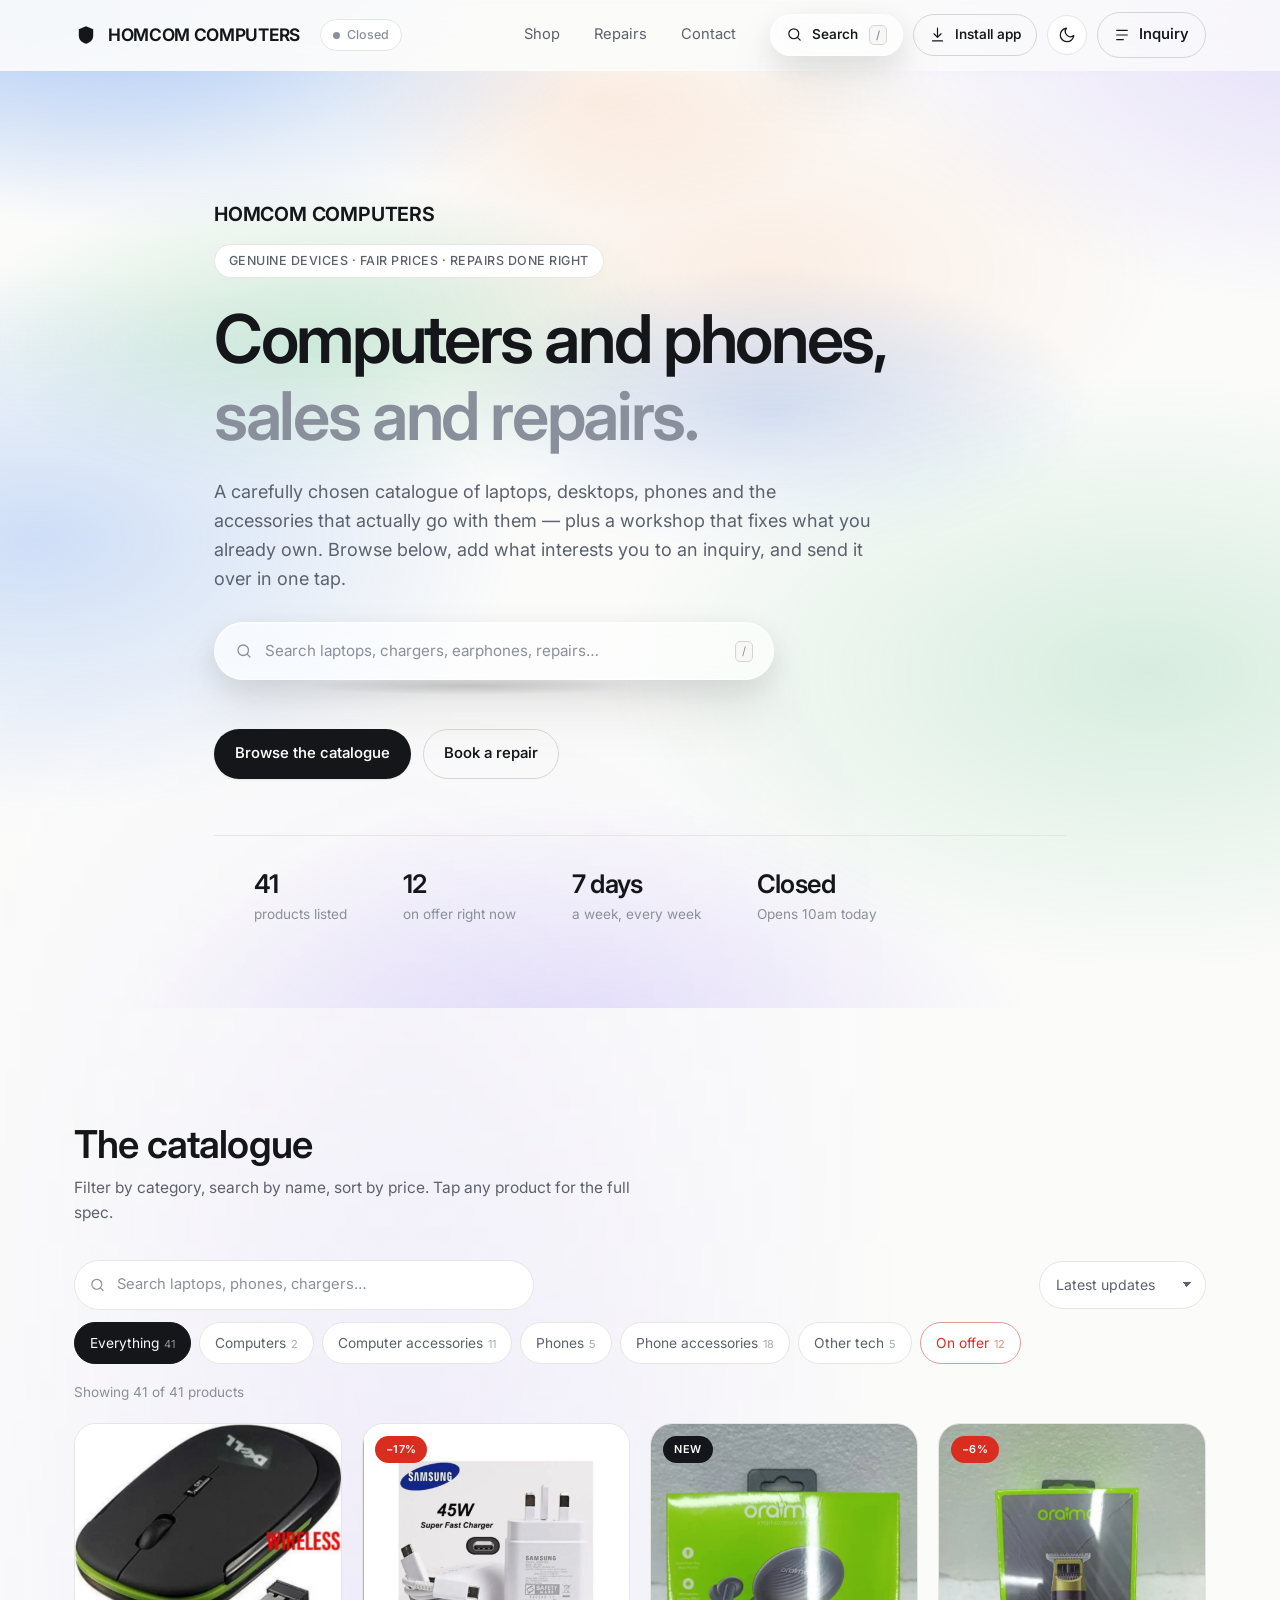
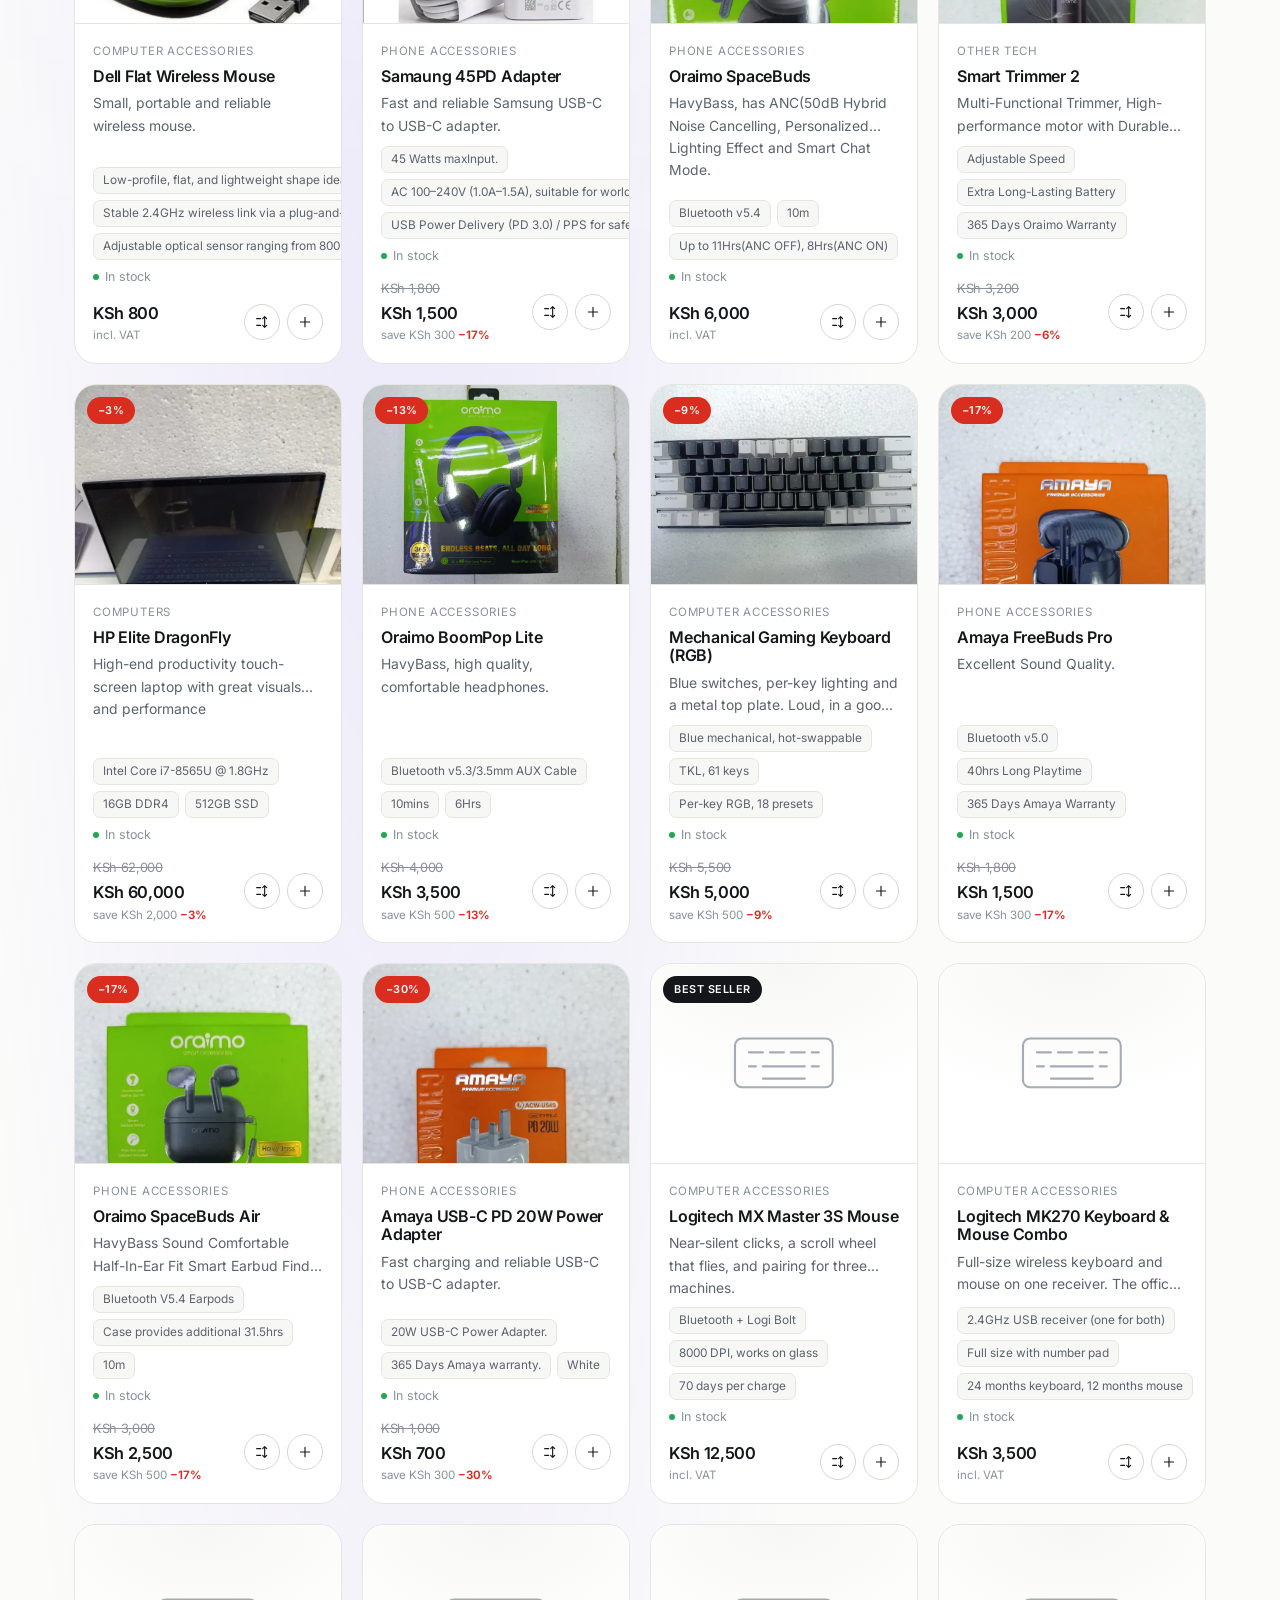
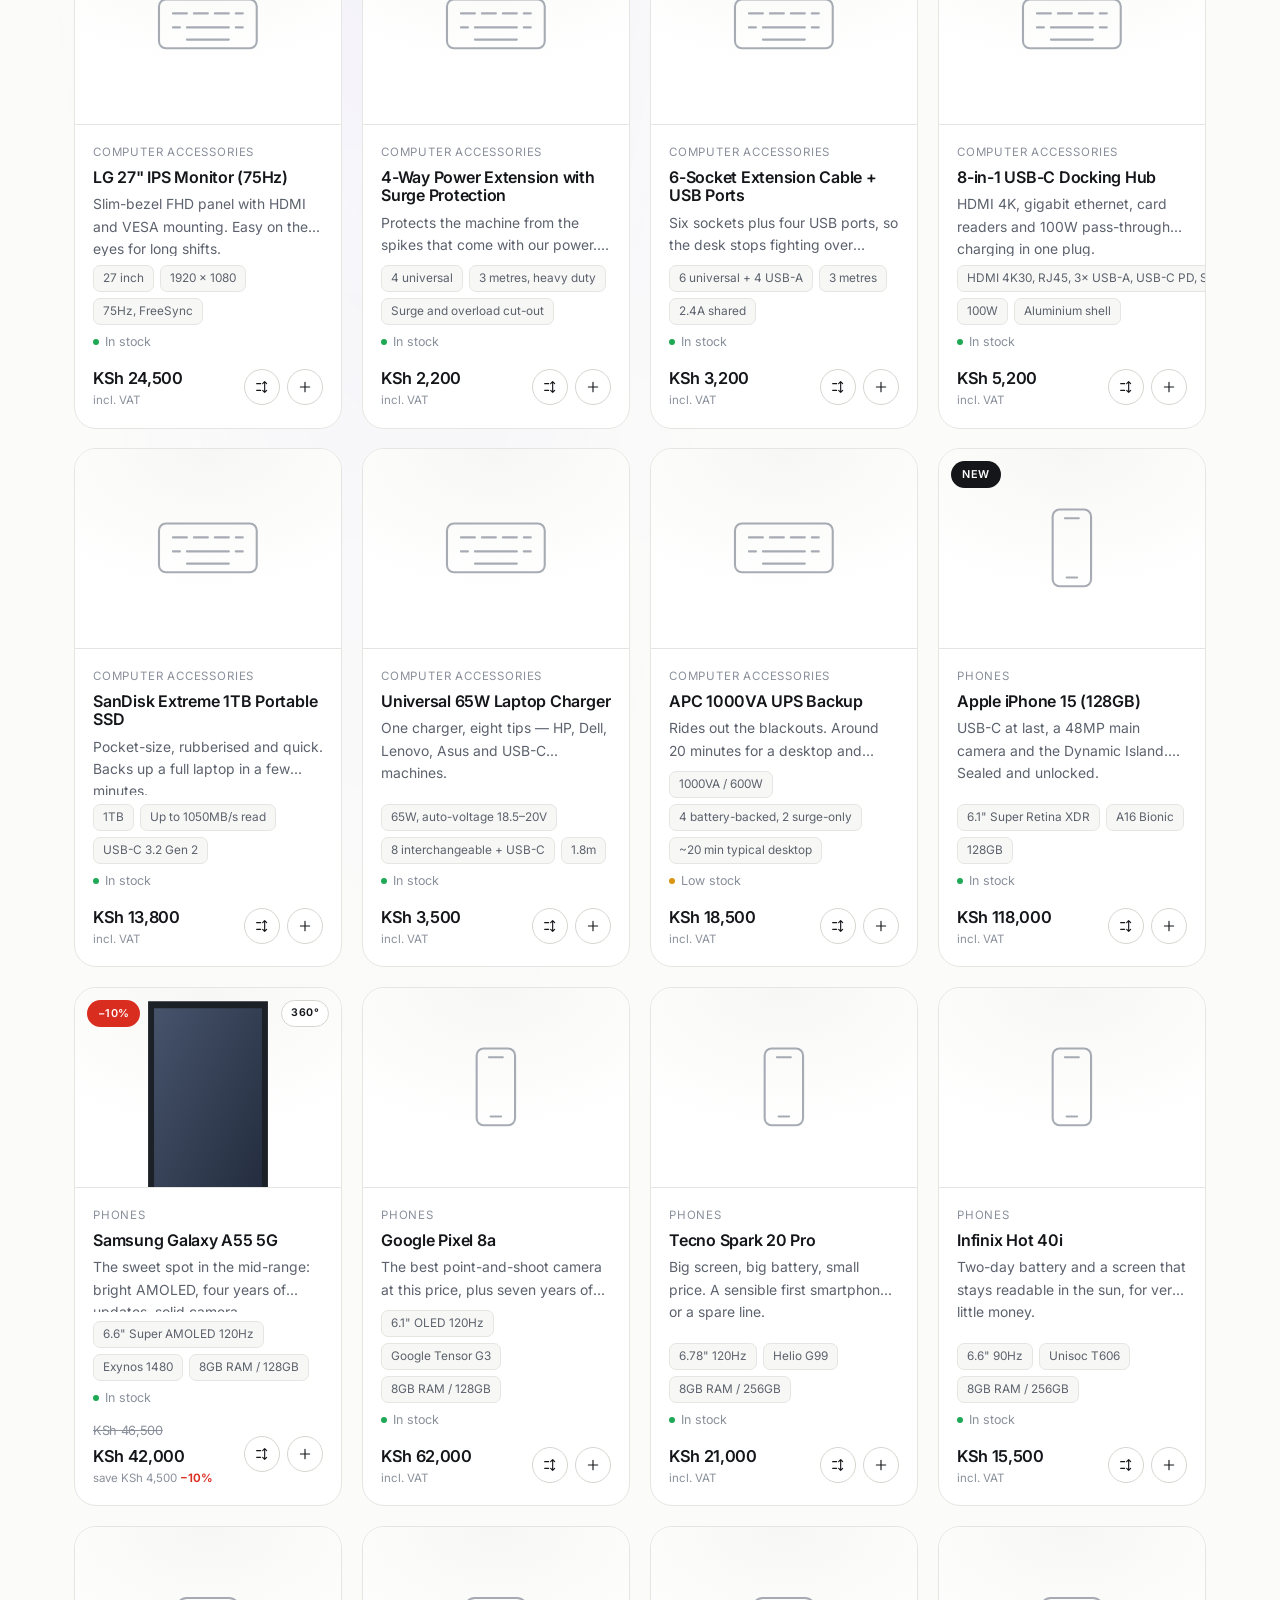
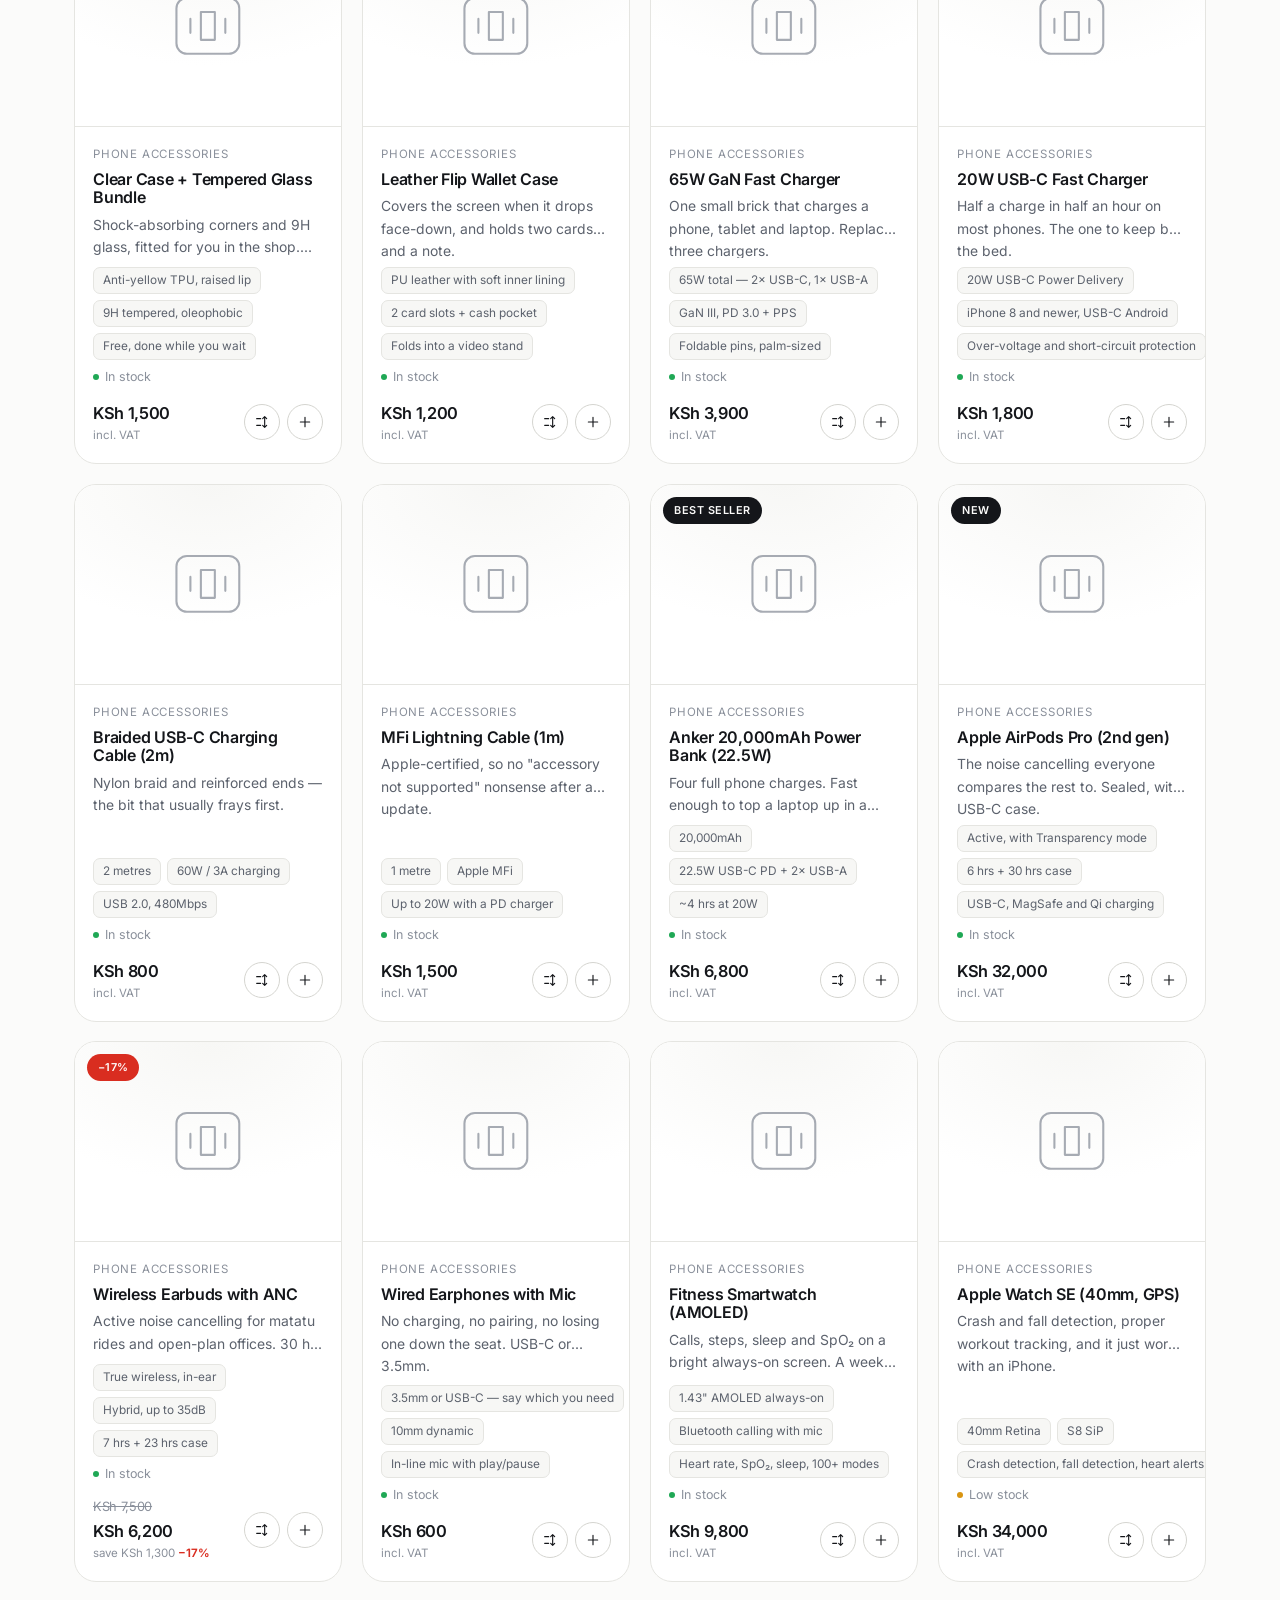
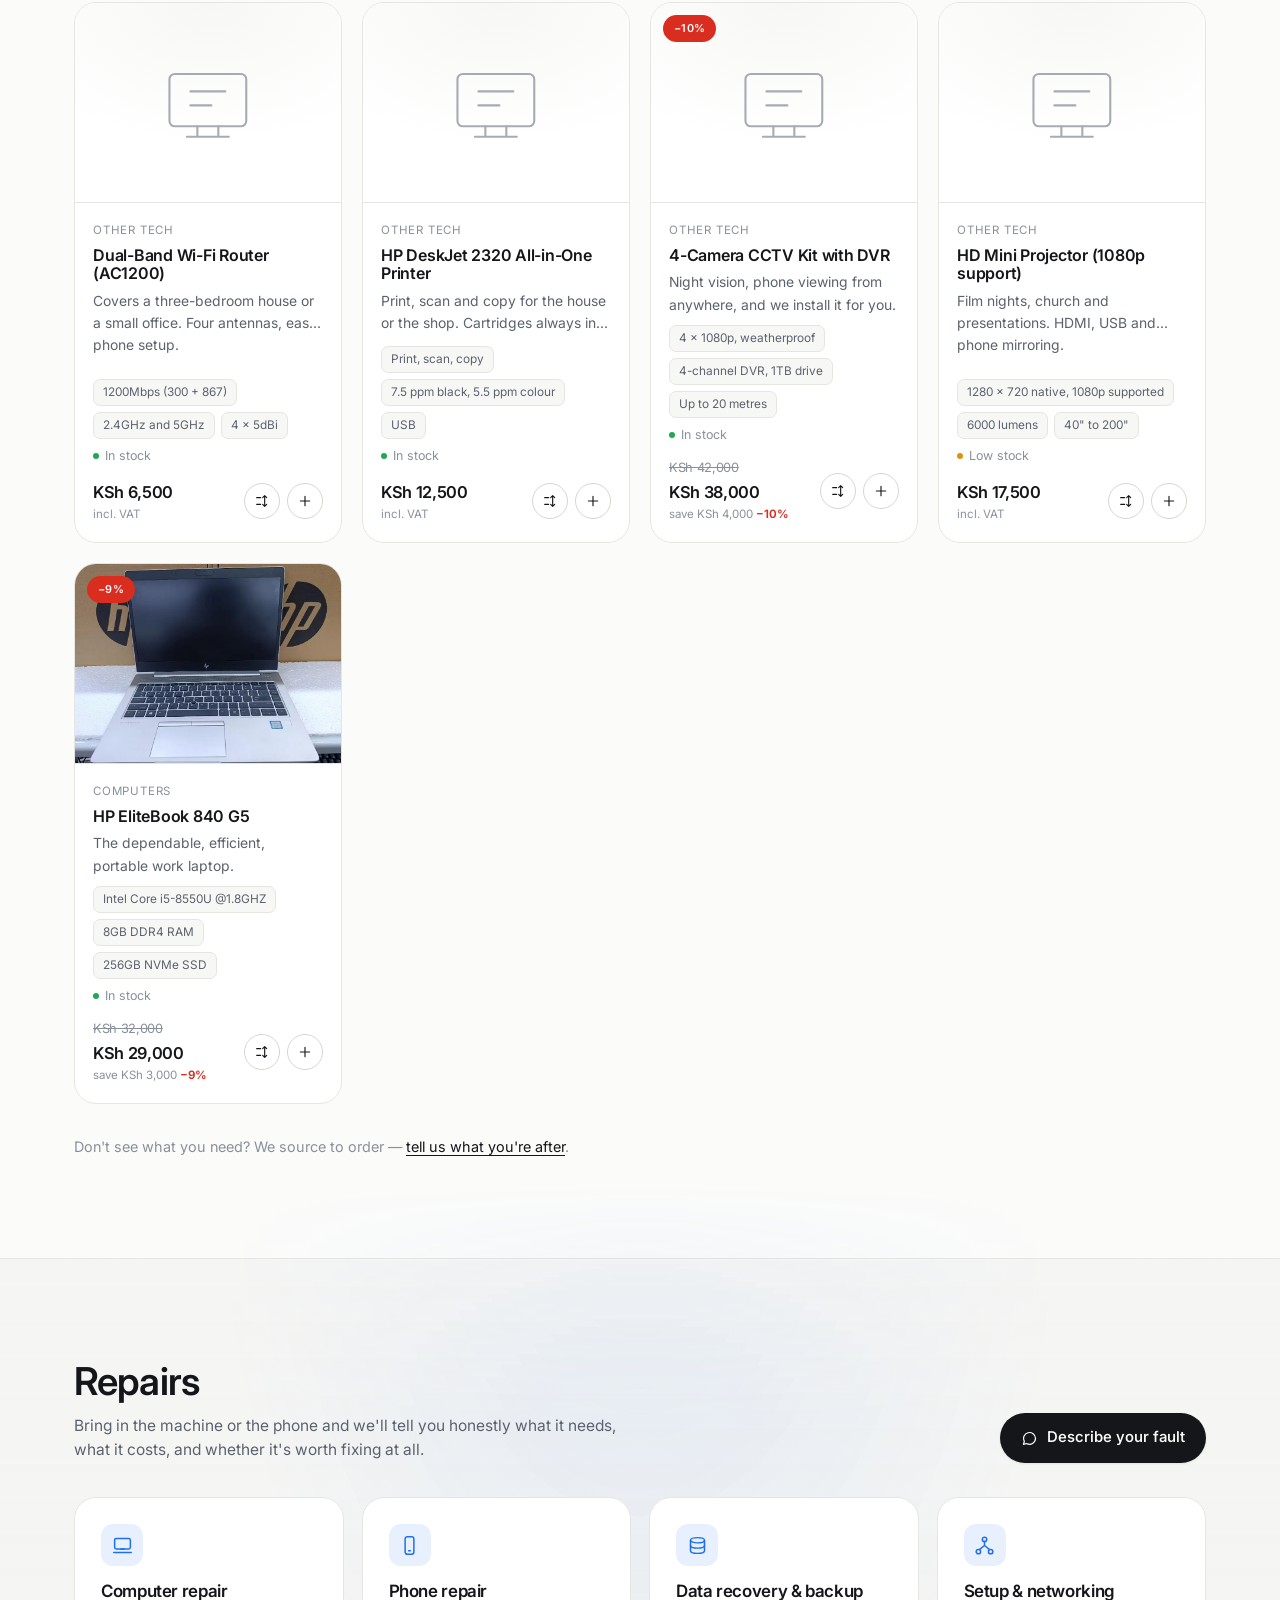
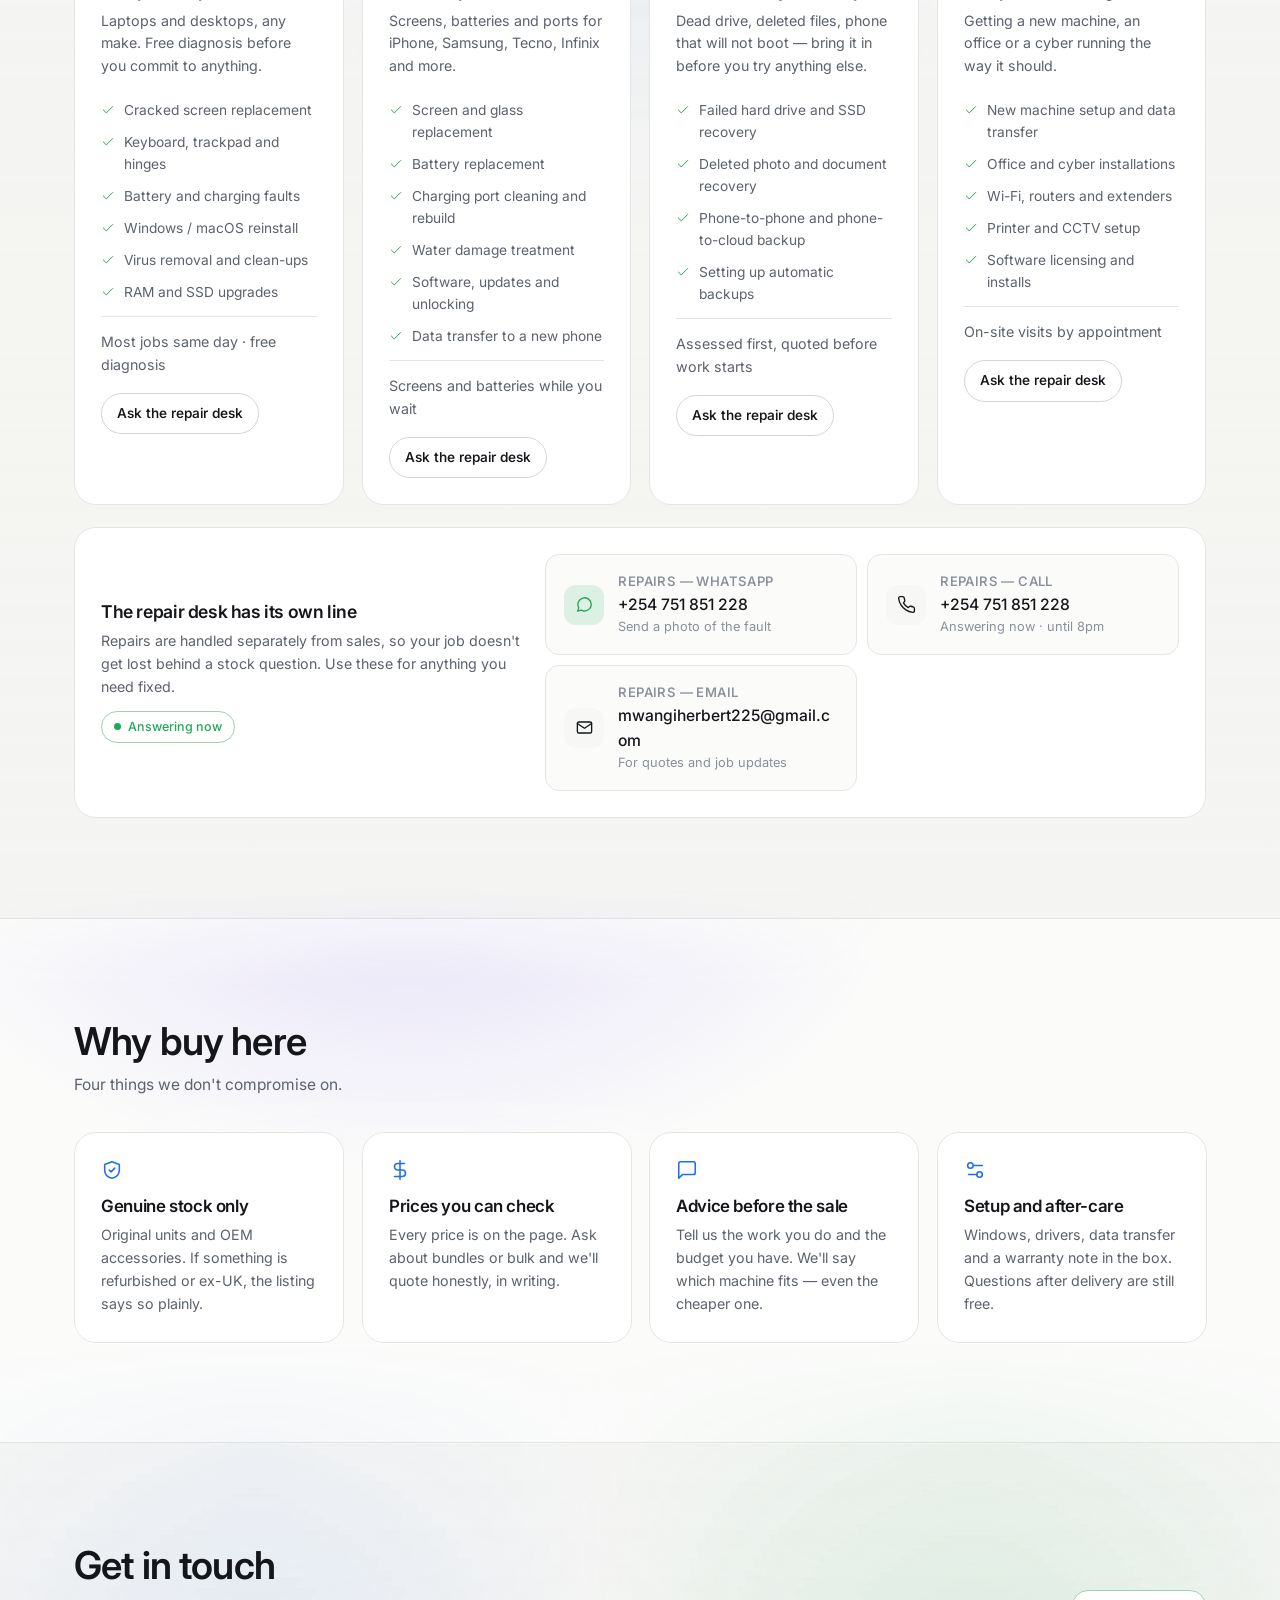
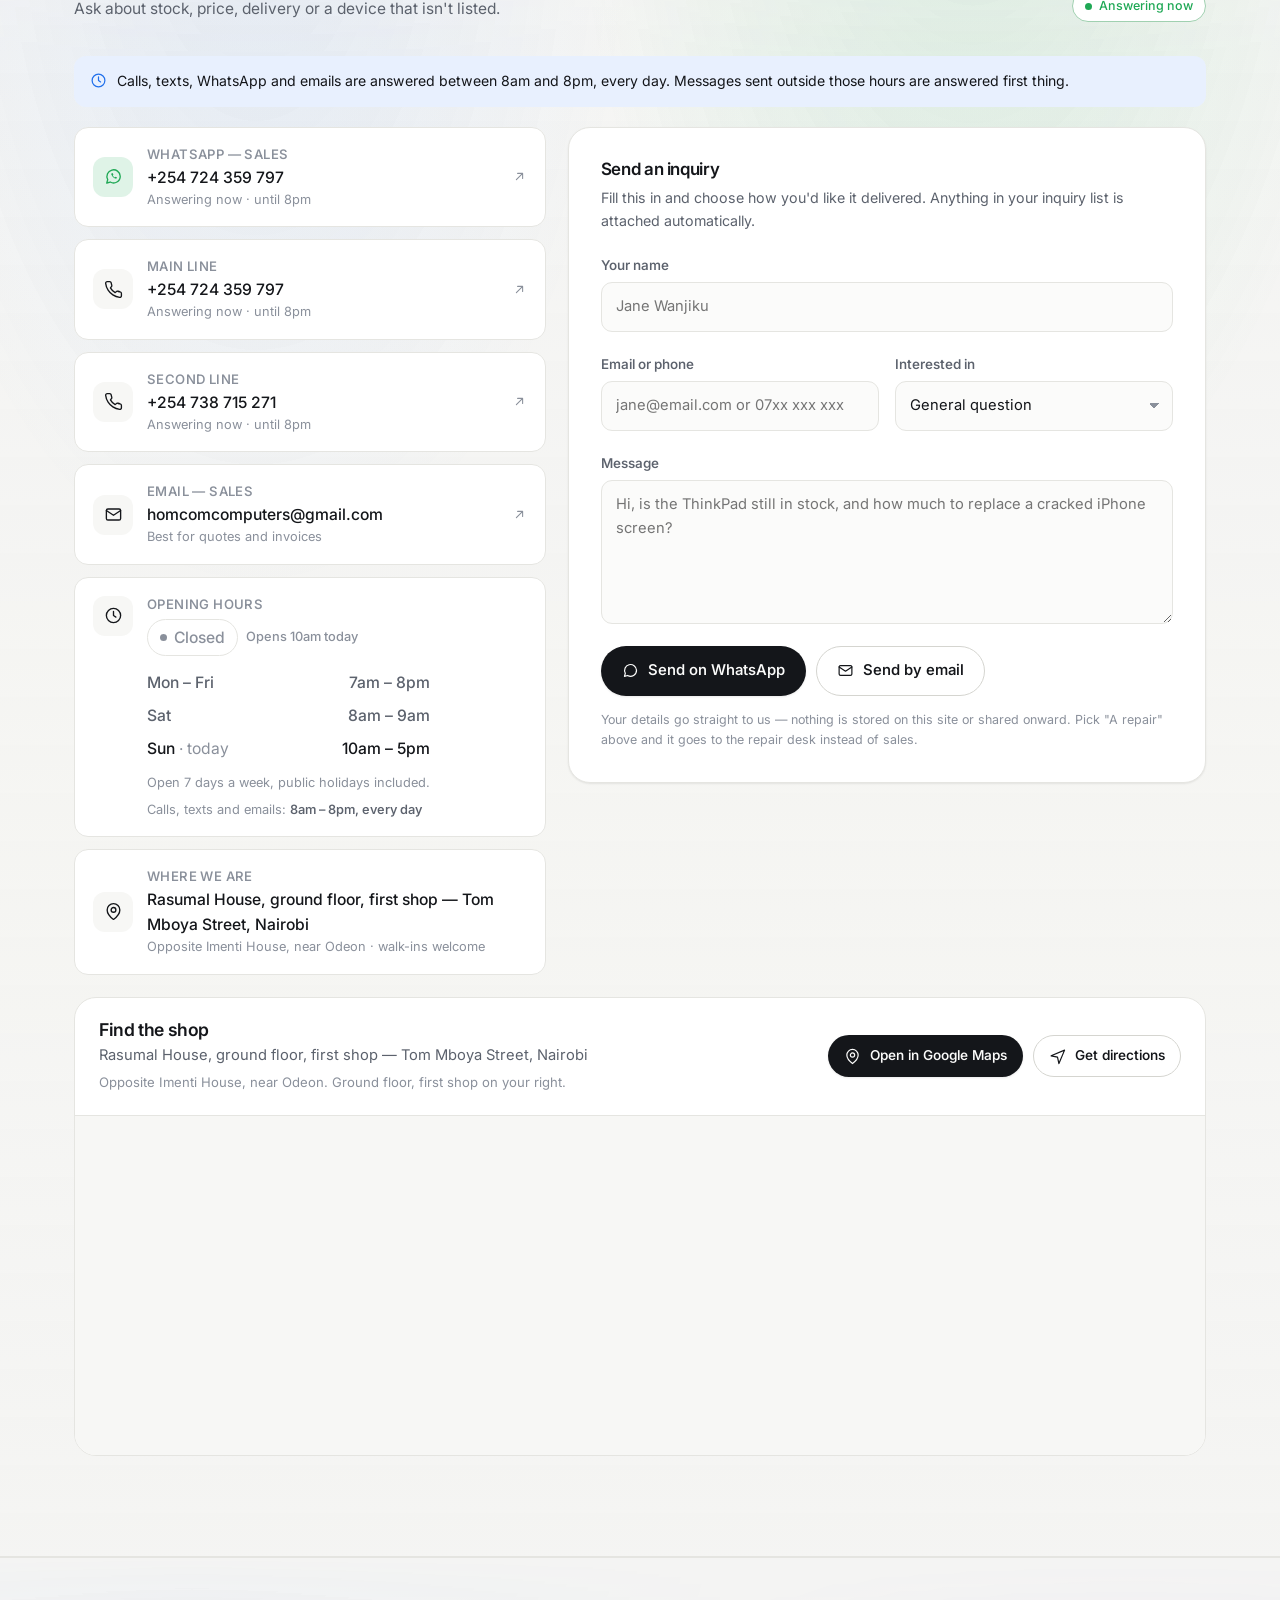
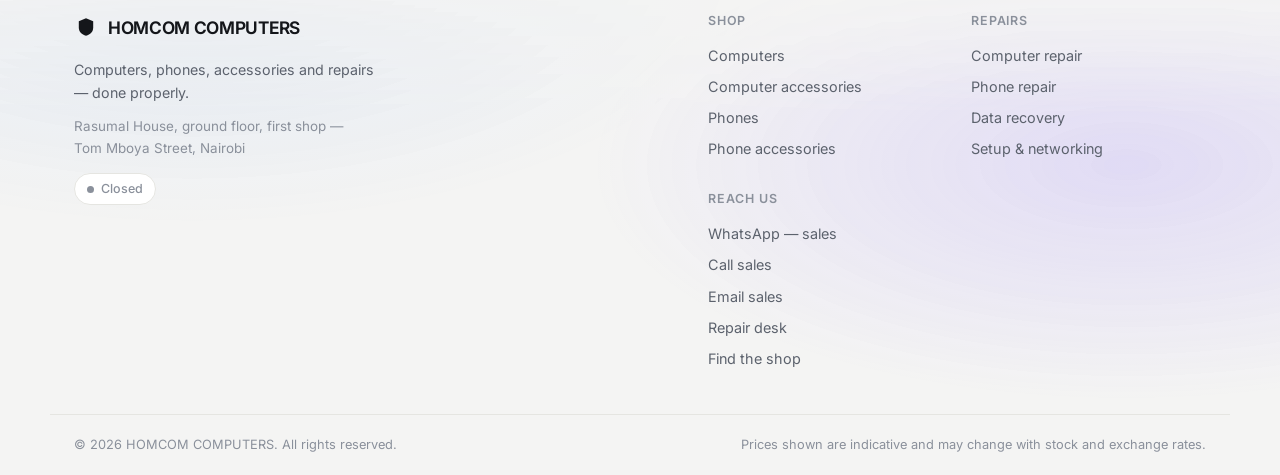
==== index.html @ 06006030 "Revert the site to how it was before the redesign Requested by the shop. Every file is restored to 4" ====
<!DOCTYPE html>
<html lang="en" data-theme="light">
<head>
  <meta charset="UTF-8" />
  <meta name="viewport" content="width=device-width, initial-scale=1.0" />
  <title>HOMCOM COMPUTERS — Computers, Phones, Accessories &amp; Repairs</title>
  <meta name="description" content="HOMCOM COMPUTERS sells laptops, desktops, phones and genuine accessories, and repairs computers and phones. Open 7 days a week in Nairobi. Browse the catalogue and inquire by WhatsApp or email." />
  <meta name="theme-color" content="#0f1115" />

  <link rel="canonical" href="https://homcomtech.com/" />

  <!-- Open Graph / social preview -->
  <meta property="og:title" content="HOMCOM COMPUTERS — Computers, Phones, Accessories &amp; Repairs" />
  <meta property="og:description" content="Laptops, desktops, phones, accessories and same-day repairs on Tom Mboya Street, Nairobi. Open 7 days a week." />
  <meta property="og:type" content="website" />
  <meta property="og:site_name" content="HOMCOM COMPUTERS" />
  <meta property="og:url" content="https://homcomtech.com/" />
  <meta property="og:image" content="https://homcomtech.com/assets/icons/icon-512.png" />
  <meta name="twitter:card" content="summary" />

  <link rel="preconnect" href="https://fonts.googleapis.com" />
  <link rel="preconnect" href="https://fonts.gstatic.com" crossorigin />
  <link href="https://fonts.googleapis.com/css2?family=Inter:wght@400;500;600;700&display=swap" rel="stylesheet" />
  <link rel="stylesheet" href="assets/css/styles.css" />
  <link rel="icon" href="data:image/svg+xml,<svg xmlns='http://www.w3.org/2000/svg' viewBox='0 0 100 100'><rect width='100' height='100' rx='24' fill='%230f1115'/><path d='M50 20 L74 30 v22c0 15-10 24-24 28-14-4-24-13-24-28V30z' fill='none' stroke='%23fff' stroke-width='7' stroke-linejoin='round'/></svg>" />

  <!-- Installable on Android, iOS and desktop -->
  <link rel="manifest" href="manifest.webmanifest" />
  <link rel="apple-touch-icon" href="assets/icons/apple-touch-icon.png" />
  <meta name="apple-mobile-web-app-capable" content="yes" />
  <meta name="apple-mobile-web-app-status-bar-style" content="black-translucent" />
  <meta name="apple-mobile-web-app-title" content="HOMCOM" />
  <meta name="mobile-web-app-capable" content="yes" />

  <!-- Avoid a flash of the wrong theme -->
  <script>
    (function () {
      try {
        var saved = localStorage.getItem('homcom-theme');
        var prefersDark = window.matchMedia('(prefers-color-scheme: dark)').matches;
        document.documentElement.setAttribute('data-theme', saved || (prefersDark ? 'dark' : 'light'));
      } catch (e) {}
      /* The fade-in-on-scroll effect starts elements invisible, which means a
         single script error used to leave a blank page. Only arm it once we
         know scripts are running: if anything later fails, the page is plain
         but perfectly readable. */
      document.documentElement.className += ' js';

      /* That class hides every section until app.js reveals it. app.js cannot
         run until data.js is here, and data.js is megabytes — on a slow phone
         that is a blank page for a minute or more. So the wait is capped: if
         the scripts have not finished shortly, show what is already on the
         page. The catalogue arrives when it arrives, but the shop's name,
         address, hours and both phone numbers are readable long before it. */
      setTimeout(function () {
        if (document.documentElement.className.indexOf('ready') < 0) {
          document.documentElement.className += ' show-all';
        }
      }, 1200);

      /* Last line of defence, and it lives in the page itself on purpose.
         index.html is the one file always fetched from the network, so this
         still arrives on a phone holding an old stylesheet or an old script —
         which is exactly the situation that leaves a blank page. app.js marks
         the page "ready" once it has painted. If that has not happened, show
         everything anyway and offer a one-tap repair. */
      var armed = Date.now(), waitTimer;
      var isReady = function () {
        return document.documentElement.className.indexOf('ready') > -1;
      };

      function showStale() {
        if (isReady() || document.getElementById('stalePage')) return;

        var style = document.createElement('style');
        style.textContent =
          '.reveal,.reveal.in{opacity:1!important;transform:none!important;animation:none!important}' +
          '.card,.feature{animation:none!important;opacity:1!important}' +
          '#stalePage{position:fixed;left:12px;right:12px;bottom:12px;z-index:9999;display:flex;' +
          'gap:10px;align-items:center;justify-content:space-between;flex-wrap:wrap;' +
          'padding:12px 14px;border-radius:14px;font:500 14px/1.4 system-ui,sans-serif;' +
          'background:#14161a;color:#f2f3f5;box-shadow:0 8px 30px rgba(0,0,0,.35)}' +
          '#stalePage button{border:0;border-radius:999px;padding:8px 16px;font:inherit;' +
          'font-weight:650;background:#f2f3f5;color:#14161a}';
        document.head.appendChild(style);

        var bar = document.createElement('div');
        bar.id = 'stalePage';
        bar.innerHTML = '<span>This page did not load properly.</span>' +
          '<button type="button">Reload it</button>';
        bar.querySelector('button').onclick = function () {
          this.textContent = 'Reloading…';
          var jobs = [];
          try {
            if (window.caches) jobs.push(caches.keys().then(function (keys) {
              return Promise.all(keys.map(function (k) { return caches.delete(k); }));
            }));
            if (navigator.serviceWorker) jobs.push(navigator.serviceWorker.getRegistrations()
              .then(function (rs) { return Promise.all(rs.map(function (r) { return r.unregister(); })); }));
          } catch (e) {}
          Promise.all(jobs.map(function (j) { return j['catch'](function () { return null; }); }))
            .then(function () { location.replace(location.pathname + '?reload=' + Date.now()); });
        };
        document.body.appendChild(bar);
      }

      /* Slow is not broken. The catalogue is a single large file, and on a
         weak connection it can take half a minute to arrive — a phone at
         68 KB/s needs about thirty seconds for it alone. A fixed timer called
         that a failure and told the customer the shop was broken while it was
         quietly still loading, and the repair button then threw away the cache
         and started the whole download again.

         So: while the browser is still fetching, keep waiting. Only give up if
         nothing has arrived for a long stretch. */
      function considerStale() {
        if (isReady()) return;
        /* No deadline while the browser is still fetching. A minute was not
           enough — this catalogue needs about eighty-five seconds on a weak
           connection, and the page was called broken at sixty while it was
           quietly still arriving. Slowness has no upper bound worth guessing
           at; what matters is whether loading finished without the shop
           appearing, and that is what is waited for. */
        if (document.readyState !== 'complete') {
          waitTimer = setTimeout(considerStale, 2000);
          return;
        }
        showStale();
      }
      waitTimer = setTimeout(considerStale, 8000);

      /* A script that actually fails is a different thing from a slow one —
         there is nothing left to wait for, so say so straight away. */
      window.addEventListener('error', function (e) {
        var el = e.target;
        if (el && el.tagName === 'SCRIPT' && /\/(data|app)\.js/.test(el.src || '')) {
          clearTimeout(waitTimer);
          showStale();
        }
      }, true);
    })();
  </script>
</head>
<body>
  <a class="skip-link" href="#catalogue">Skip to catalogue</a>

  <!-- ───────────────────────── Header ───────────────────────── -->
  <header class="site-header" id="top">
    <div class="wrap header-inner">
      <a class="brand" href="#top" aria-label="HOMCOM COMPUTERS home">
        <svg class="brand-mark" viewBox="0 0 100 100" aria-hidden="true">
          <path d="M50 14 L80 26 v26c0 18-12 29-30 34-18-5-30-16-30-34V26z" />
        </svg>
        <span class="brand-name" data-site="brand">HOMCOM COMPUTERS</span>
      </a>

      <span class="status-pill" data-status-pill title="Opening hours"></span>

      <nav class="nav" id="nav" aria-label="Main">
        <a href="#catalogue">Shop</a>
        <a href="#repairs">Repairs</a>
        <a href="#contact">Contact</a>
        <button type="button" class="nav-theme" id="installBtnNav" hidden>
          <svg viewBox="0 0 24 24" aria-hidden="true"><path d="M12 3v12M7 11l5 5 5-5M5 21h14"/></svg>
          <span>Install app</span>
        </button>
        <button type="button" class="nav-theme" id="themeToggleMobile">
          <svg class="i-sun" viewBox="0 0 24 24" aria-hidden="true"><circle cx="12" cy="12" r="4"/><path d="M12 2v2M12 20v2M2 12h2M20 12h2M4.9 4.9l1.4 1.4M17.7 17.7l1.4 1.4M19.1 4.9l-1.4 1.4M6.3 17.7l-1.4 1.4"/></svg>
          <svg class="i-moon" viewBox="0 0 24 24" aria-hidden="true"><path d="M21 12.8A9 9 0 1 1 11.2 3a7 7 0 0 0 9.8 9.8z"/></svg>
          <span class="light-only">Dark mode</span><span class="dark-only">Light mode</span>
        </button>
      </nav>

      <div class="header-actions">
        <button class="btn btn-ghost btn-small search-trigger glass" id="openSearch" type="button" aria-haspopup="dialog">
          <svg viewBox="0 0 24 24" aria-hidden="true"><circle cx="11" cy="11" r="7"/><path d="M20 20l-3.5-3.5"/></svg>
          <span>Search</span>
          <kbd class="kbd-hint">/</kbd>
        </button>

        <button class="btn btn-ghost btn-small install-btn" id="installBtn" type="button" hidden>
          <svg viewBox="0 0 24 24" aria-hidden="true"><path d="M12 3v12M7 11l5 5 5-5M5 21h14"/></svg>
          <span>Install app</span>
        </button>

        <button class="icon-btn" id="themeToggle" type="button" aria-label="Switch colour theme" title="Switch theme">
          <svg class="i-sun" viewBox="0 0 24 24" aria-hidden="true"><circle cx="12" cy="12" r="4"/><path d="M12 2v2M12 20v2M2 12h2M20 12h2M4.9 4.9l1.4 1.4M17.7 17.7l1.4 1.4M19.1 4.9l-1.4 1.4M6.3 17.7l-1.4 1.4"/></svg>
          <svg class="i-moon" viewBox="0 0 24 24" aria-hidden="true"><path d="M21 12.8A9 9 0 1 1 11.2 3a7 7 0 0 0 9.8 9.8z"/></svg>
        </button>

        <button class="btn btn-ghost inquiry-btn" id="openInquiry" type="button" aria-haspopup="dialog">
          <svg viewBox="0 0 24 24" aria-hidden="true"><path d="M4 5h16M4 12h16M4 19h10"/></svg>
          <span>Inquiry</span>
          <span class="badge" id="inquiryCount" hidden>0</span>
        </button>

        <button class="icon-btn nav-toggle" id="navToggle" type="button" aria-label="Open menu" aria-expanded="false" aria-controls="nav">
          <svg viewBox="0 0 24 24" aria-hidden="true"><path d="M4 7h16M4 12h16M4 17h16"/></svg>
        </button>
      </div>
    </div>
    <span class="scroll-progress" aria-hidden="true"></span>
  </header>

  <main>
    <!-- ───────────────────────── Hero ───────────────────────── -->
    <section class="hero">
      <div class="wrap hero-inner">
        <p class="brand-line reveal" data-site="brand">HOMCOM COMPUTERS</p>
        <p class="eyebrow reveal">Genuine devices · Fair prices<span class="eyebrow-more"> · Repairs done right</span></p>
        <h1 class="reveal">Computers and phones,<br /><em>sales and repairs.</em></h1>
        <p class="lede reveal">
          A carefully chosen catalogue of laptops, desktops, phones and the accessories that
          actually go with them — plus a workshop that fixes what you already own.
          Browse below, add what interests you to an inquiry, and send it over in one tap.
        </p>
        <button class="hero-search glass reveal" type="button" id="heroSearch" aria-haspopup="dialog">
          <svg viewBox="0 0 24 24" aria-hidden="true"><circle cx="11" cy="11" r="7"/><path d="M20 20l-3.5-3.5"/></svg>
          <span>Search laptops, chargers, earphones, repairs…</span>
          <kbd class="kbd-hint">/</kbd>
        </button>
        <div class="hero-search-shadow reveal" aria-hidden="true"></div>

        <div class="hero-cta reveal">
          <a class="btn btn-primary" href="#catalogue">Browse the catalogue</a>
          <a class="btn btn-ghost" href="#repairs">Book a repair</a>
        </div>
        <ul class="hero-stats reveal">
          <li><strong id="statCount">—</strong><span>products listed</span></li>
          <li><strong id="statOffers">—</strong><span>on offer right now</span></li>
          <li><strong>7&nbsp;days</strong><span>a week, every week</span></li>
          <li><strong data-status-label>—</strong><span data-status-detail></span></li>
        </ul>
      </div>
      <div class="hero-glow" aria-hidden="true"></div>
    </section>

    <!-- ───────────────────────── Catalogue ───────────────────────── -->
    <section id="catalogue" class="section">
      <div class="wrap">
        <div class="section-head reveal">
          <div>
            <h2>The catalogue</h2>
            <p class="section-sub">Filter by category, search by name, sort by price. Tap any product for the full spec.</p>
          </div>
        </div>

        <div class="controls reveal">
          <div class="search">
            <svg viewBox="0 0 24 24" aria-hidden="true"><circle cx="11" cy="11" r="7"/><path d="M20 20l-3.5-3.5"/></svg>
            <input type="search" id="search" placeholder="Search laptops, phones, chargers…" aria-label="Search products" autocomplete="off" />
            <button type="button" class="clear-search" id="clearSearch" aria-label="Clear search" hidden>&times;</button>
          </div>

          <div class="chips" id="chips" role="group" aria-label="Filter by category"></div>

          <label class="sort">
            <span class="visually-hidden">Sort products</span>
            <select id="sort" aria-label="Sort products">
              <option value="featured">Latest updates</option>
              <option value="price-asc">Price: low to high</option>
              <option value="price-desc">Price: high to low</option>
              <option value="discount">Biggest saving</option>
              <option value="name">Name: A–Z</option>
            </select>
          </label>
        </div>

        <p class="result-count" id="resultCount" aria-live="polite"></p>

        <div class="grid" id="grid"></div>

        <div class="empty" id="empty" hidden>
          <svg viewBox="0 0 24 24" aria-hidden="true"><circle cx="11" cy="11" r="7"/><path d="M20 20l-3.5-3.5"/></svg>
          <h3>Nothing matched that</h3>
          <p>Try a different search, or clear the filters to see everything.</p>
          <button class="btn btn-ghost" type="button" id="resetFilters">Reset filters</button>
        </div>

        <p class="note">
          Don't see what you need? We source to order — <a href="#contact">tell us what you're after</a>.
        </p>
      </div>
    </section>

    <!-- ───────────────────────── Repairs ───────────────────────── -->
    <section id="repairs" class="section section-alt">
      <div class="wrap">
        <div class="section-head reveal">
          <div>
            <h2>Repairs</h2>
            <p class="section-sub">
              Bring in the machine or the phone and we'll tell you honestly what it needs, what it costs,
              and whether it's worth fixing at all.
            </p>
          </div>
          <a class="btn btn-primary" id="repairCta" href="https://wa.me/254751851228" target="_blank" rel="noopener">
            <svg viewBox="0 0 24 24" aria-hidden="true"><path d="M20.5 11.6A8.4 8.4 0 0 1 7.9 19l-4.4 1.2 1.2-4.3A8.4 8.4 0 1 1 20.5 11.6z"/></svg>
            Describe your fault
          </a>
        </div>
        <div class="services" id="services"></div>

        <div class="repair-contact reveal">
          <div class="repair-contact-intro">
            <h3>The repair desk has its own line</h3>
            <p>
              Repairs are handled separately from sales, so your job doesn't get lost behind a
              stock question. Use these for anything you need fixed.
            </p>
            <span class="status-pill" data-contact-pill></span>
          </div>
          <div class="repair-contact-links">
            <a class="contact-card" id="repairWhatsapp" href="https://wa.me/254751851228" target="_blank" rel="noopener">
              <span class="contact-icon whatsapp">
                <svg viewBox="0 0 24 24" aria-hidden="true"><path d="M20.5 11.6A8.4 8.4 0 0 1 7.9 19l-4.4 1.2 1.2-4.3A8.4 8.4 0 1 1 20.5 11.6z"/></svg>
              </span>
              <span class="contact-body">
                <strong>Repairs — WhatsApp</strong>
                <span data-site="repairPhone">+254 751 851 228</span>
                <em>Send a photo of the fault</em>
              </span>
            </a>
            <a class="contact-card" id="repairCall" href="tel:+254751851228">
              <span class="contact-icon">
                <svg viewBox="0 0 24 24" aria-hidden="true"><path d="M22 16.9v3a2 2 0 0 1-2.2 2 19.8 19.8 0 0 1-8.6-3.1 19.5 19.5 0 0 1-6-6A19.8 19.8 0 0 1 2.1 4.2 2 2 0 0 1 4.1 2h3a2 2 0 0 1 2 1.7c.1 1 .4 1.9.7 2.8a2 2 0 0 1-.5 2.1L8.1 9.9a16 16 0 0 0 6 6l1.3-1.2a2 2 0 0 1 2.1-.5c.9.3 1.8.6 2.8.7a2 2 0 0 1 1.7 2z"/></svg>
              </span>
              <span class="contact-body">
                <strong>Repairs — call</strong>
                <span data-site="repairPhone">+254 751 851 228</span>
                <em data-contact-status></em>
              </span>
            </a>
            <a class="contact-card" id="repairEmail" href="mailto:mwangiherbert225@gmail.com">
              <span class="contact-icon">
                <svg viewBox="0 0 24 24" aria-hidden="true"><rect x="3" y="5" width="18" height="14" rx="2"/><path d="M3 7l9 6 9-6"/></svg>
              </span>
              <span class="contact-body">
                <strong>Repairs — email</strong>
                <span data-site="repairEmail">mwangiherbert225@gmail.com</span>
                <em>For quotes and job updates</em>
              </span>
            </a>
          </div>
        </div>
      </div>
    </section>

    <!-- ───────────────────────── Why us ───────────────────────── -->
    <section id="why" class="section">
      <div class="wrap">
        <div class="section-head reveal">
          <div>
            <h2>Why buy here</h2>
            <p class="section-sub">Four things we don't compromise on.</p>
          </div>
        </div>
        <div class="features">
          <article class="feature reveal">
            <svg viewBox="0 0 24 24" aria-hidden="true"><path d="M12 3l8 3v6c0 5-3.5 8-8 9-4.5-1-8-4-8-9V6z"/><path d="M9 12l2 2 4-4"/></svg>
            <h3>Genuine stock only</h3>
            <p>Original units and OEM accessories. If something is refurbished or ex-UK, the listing says so plainly.</p>
          </article>
          <article class="feature reveal">
            <svg viewBox="0 0 24 24" aria-hidden="true"><path d="M12 2v20M17 5H9.5a3.5 3.5 0 0 0 0 7h5a3.5 3.5 0 0 1 0 7H6"/></svg>
            <h3>Prices you can check</h3>
            <p>Every price is on the page. Ask about bundles or bulk and we'll quote honestly, in writing.</p>
          </article>
          <article class="feature reveal">
            <svg viewBox="0 0 24 24" aria-hidden="true"><path d="M21 15a2 2 0 0 1-2 2H7l-4 4V5a2 2 0 0 1 2-2h14a2 2 0 0 1 2 2z"/></svg>
            <h3>Advice before the sale</h3>
            <p>Tell us the work you do and the budget you have. We'll say which machine fits — even the cheaper one.</p>
          </article>
          <article class="feature reveal">
            <svg viewBox="0 0 24 24" aria-hidden="true"><path d="M20 7h-9M14 17H5"/><circle cx="17" cy="17" r="3"/><circle cx="7" cy="7" r="3"/></svg>
            <h3>Setup and after-care</h3>
            <p>Windows, drivers, data transfer and a warranty note in the box. Questions after delivery are still free.</p>
          </article>
        </div>
      </div>
    </section>

    <!-- ───────────────────────── Contact ───────────────────────── -->
    <section id="contact" class="section section-alt">
      <div class="wrap">
        <div class="section-head reveal">
          <div>
            <h2>Get in touch</h2>
            <p class="section-sub">Ask about stock, price, delivery or a device that isn't listed.</p>
          </div>
          <span class="status-pill" data-contact-pill></span>
        </div>

        <p class="contact-window reveal">
          <svg viewBox="0 0 24 24" aria-hidden="true"><circle cx="12" cy="12" r="9"/><path d="M12 7v5l3 2"/></svg>
          <span data-site="contactNote">Calls, texts, WhatsApp and emails are answered between 8am and 8pm, every day. Messages sent outside those hours are answered first thing.</span>
        </p>

        <div class="contact-layout">
          <aside class="contact-cards reveal">
            <a class="contact-card" id="cardWhatsapp" href="https://wa.me/254724359797" target="_blank" rel="noopener">
              <span class="contact-icon whatsapp">
                <svg viewBox="0 0 24 24" aria-hidden="true"><path d="M20.5 11.6A8.4 8.4 0 0 1 7.9 19l-4.4 1.2 1.2-4.3A8.4 8.4 0 1 1 20.5 11.6z"/><path d="M9 8.5c.3 2.5 3.9 6.1 6.4 6.4l1.1-1.6-2.1-1-1 .9c-1-.5-1.9-1.4-2.4-2.4l.9-1-1-2.1z" fill="currentColor" stroke="none"/></svg>
              </span>
              <span class="contact-body">
                <strong>WhatsApp — sales</strong>
                <span data-site="whatsappNumber">+254 724 359 797</span>
                <em data-contact-status></em>
              </span>
              <svg class="contact-arrow" viewBox="0 0 24 24" aria-hidden="true"><path d="M7 17L17 7M9 7h8v8"/></svg>
            </a>

            <div id="phoneList"></div>

            <a class="contact-card" id="cardEmail" href="mailto:homcomcomputers@gmail.com">
              <span class="contact-icon">
                <svg viewBox="0 0 24 24" aria-hidden="true"><rect x="3" y="5" width="18" height="14" rx="2"/><path d="M3 7l9 6 9-6"/></svg>
              </span>
              <span class="contact-body">
                <strong>Email — sales</strong>
                <span data-site="email">homcomcomputers@gmail.com</span>
                <em>Best for quotes and invoices</em>
              </span>
              <svg class="contact-arrow" viewBox="0 0 24 24" aria-hidden="true"><path d="M7 17L17 7M9 7h8v8"/></svg>
            </a>

            <div class="contact-card static hours-card">
              <span class="contact-icon">
                <svg viewBox="0 0 24 24" aria-hidden="true"><circle cx="12" cy="12" r="9"/><path d="M12 7v5l3 2"/></svg>
              </span>
              <span class="contact-body">
                <strong>Opening hours</strong>
                <span class="hours-status">
                  <span class="status-pill" data-status-pill></span>
                  <em data-status-detail></em>
                </span>
                <ul class="hours-list" id="hoursList">
                  <li><span>Mon – Fri</span><span>7:00 am – 8:00 pm</span></li>
                  <li><span>Saturday</span><span>8:00 am – 9:00 am</span></li>
                  <li><span>Sunday</span><span>10:00 am – 5:00 pm</span></li>
                </ul>
                <em data-site="holidayNote">Open 7 days a week, public holidays included.</em>
                <em class="hours-contact">Calls, texts and emails: <b data-contact-window>8:00 am – 8:00 pm, every day</b></em>
              </span>
            </div>

            <div class="contact-card static">
              <span class="contact-icon">
                <svg viewBox="0 0 24 24" aria-hidden="true"><path d="M20 10c0 6-8 12-8 12S4 16 4 10a8 8 0 1 1 16 0z"/><circle cx="12" cy="10" r="3"/></svg>
              </span>
              <span class="contact-body">
                <strong>Where we are</strong>
                <span data-site="address">Rasulmal House, ground floor, first shop — Tom Mboya Street</span>
                <em>Opposite Imenti House, near Odeon · walk-ins welcome</em>
              </span>
            </div>
          </aside>

          <form class="contact-form reveal" id="contactForm" novalidate>
            <h3>Send an inquiry</h3>
            <p class="form-intro">Fill this in and choose how you'd like it delivered. Anything in your inquiry list is attached automatically.</p>

            <div class="field">
              <label for="fName">Your name</label>
              <input type="text" id="fName" name="name" autocomplete="name" required placeholder="Jane Wanjiku" />
              <span class="error" data-error-for="fName"></span>
            </div>

            <div class="field-row">
              <div class="field">
                <label for="fContact">Email or phone</label>
                <input type="text" id="fContact" name="contact" required placeholder="jane@email.com or 07xx xxx xxx" />
                <span class="error" data-error-for="fContact"></span>
              </div>
              <div class="field">
                <label for="fInterest">Interested in</label>
                <select id="fInterest" name="interest"></select>
              </div>
            </div>

            <div class="field">
              <label for="fMessage">Message</label>
              <textarea id="fMessage" name="message" rows="5" required placeholder="Hi, is the ThinkPad still in stock, and how much to replace a cracked iPhone screen?"></textarea>
              <span class="error" data-error-for="fMessage"></span>
            </div>

            <div class="attached" id="attached" hidden>
              <strong>Attached from your inquiry list</strong>
              <ul id="attachedList"></ul>
            </div>

            <div class="form-actions">
              <button type="submit" class="btn btn-primary" data-channel="whatsapp">
                <svg viewBox="0 0 24 24" aria-hidden="true"><path d="M20.5 11.6A8.4 8.4 0 0 1 7.9 19l-4.4 1.2 1.2-4.3A8.4 8.4 0 1 1 20.5 11.6z"/></svg>
                Send on WhatsApp
              </button>
              <button type="submit" class="btn btn-ghost" data-channel="email">
                <svg viewBox="0 0 24 24" aria-hidden="true"><rect x="3" y="5" width="18" height="14" rx="2"/><path d="M3 7l9 6 9-6"/></svg>
                Send by email
              </button>
            </div>
            <p class="form-foot">
              Your details go straight to us — nothing is stored on this site or shared onward.
              Pick "A repair" above and it goes to the repair desk instead of sales.
            </p>
          </form>
        </div>

        <!-- ── Map ── -->
        <div class="map-block reveal" id="visit">
          <div class="map-head">
            <div>
              <h3>Find the shop</h3>
              <p data-site="address">Rasulmal House, ground floor, first shop — Tom Mboya Street, Nairobi</p>
              <p class="map-note" data-site="mapNote">Opposite Imenti House, near Odeon. Ground floor, first shop on your right.</p>
            </div>
            <div class="map-actions">
              <a class="btn btn-primary btn-small" id="mapOpen" href="https://www.google.com/maps/search/?api=1&amp;query=Rasulmal%20House%2C%20Tom%20Mboya%20Street%2C%20Nairobi%2C%20Kenya" target="_blank" rel="noopener">
                <svg viewBox="0 0 24 24" aria-hidden="true"><path d="M20 10c0 6-8 12-8 12S4 16 4 10a8 8 0 1 1 16 0z"/><circle cx="12" cy="10" r="3"/></svg>
                Open in Google Maps
              </a>
              <a class="btn btn-ghost btn-small" id="mapDirections" href="https://www.google.com/maps/dir/?api=1&amp;destination=Rasulmal%20House%2C%20Tom%20Mboya%20Street%2C%20Nairobi%2C%20Kenya" target="_blank" rel="noopener">
                <svg viewBox="0 0 24 24" aria-hidden="true"><path d="M3 11l19-8-8 19-2-9z"/></svg>
                Get directions
              </a>
            </div>
          </div>
          <div class="map-frame">
            <iframe id="mapFrame" title="Map showing where the shop is" loading="lazy"
                    referrerpolicy="no-referrer-when-downgrade" allowfullscreen></iframe>
          </div>
        </div>
      </div>
    </section>
  </main>

  <!-- ───────────────────────── Footer ───────────────────────── -->
  <footer class="site-footer">
    <div class="wrap footer-inner">
      <div class="footer-brand">
        <span class="brand">
          <svg class="brand-mark" viewBox="0 0 100 100" aria-hidden="true">
            <path d="M50 14 L80 26 v26c0 18-12 29-30 34-18-5-30-16-30-34V26z" />
          </svg>
          <span class="brand-name" data-site="brand">HOMCOM COMPUTERS</span>
        </span>
        <p data-site="tagline">Computers, phones, accessories and repairs — done properly.</p>
        <p class="footer-address" data-site="address">Rasulmal House, ground floor, first shop — Tom Mboya Street, Nairobi</p>
        <span class="status-pill" data-status-pill></span>
      </div>

      <nav class="footer-nav" aria-label="Footer">
        <div>
          <h4>Shop</h4>
          <a href="#catalogue" data-cat-link="computers">Computers</a>
          <a href="#catalogue" data-cat-link="computer-accessories">Computer accessories</a>
          <a href="#catalogue" data-cat-link="phones">Phones</a>
          <a href="#catalogue" data-cat-link="phone-accessories">Phone accessories</a>
        </div>
        <div>
          <h4>Repairs</h4>
          <a href="#repairs">Computer repair</a>
          <a href="#repairs">Phone repair</a>
          <a href="#repairs">Data recovery</a>
          <a href="#repairs">Setup &amp; networking</a>
        </div>
        <div>
          <h4>Reach us</h4>
          <a data-site="linkWhatsapp" href="https://wa.me/254724359797" target="_blank" rel="noopener">WhatsApp — sales</a>
          <a data-site="linkPhone" href="tel:+254724359797">Call sales</a>
          <a data-site="linkEmail" href="mailto:homcomcomputers@gmail.com">Email sales</a>
          <a href="#repairs">Repair desk</a>
          <a href="#visit">Find the shop</a>
        </div>
      </nav>
    </div>
    <div class="wrap footer-bottom">
      <p>&copy; <span id="year"></span> <span data-site="brand">HOMCOM COMPUTERS</span>. All rights reserved.</p>
      <p>Prices shown are indicative and may change with stock and exchange rates.</p>
      <button type="button" class="link-btn" id="manageChip" hidden>Manage catalogue</button>
    </div>
  </footer>

  <!-- ───────────────────────── Compare bar ───────────────────────── -->
  <div class="compare-bar" id="compareBar" hidden>
    <div class="wrap compare-bar-inner">
      <div class="compare-picks" id="comparePicks"></div>
      <div class="compare-bar-actions">
        <button type="button" class="btn btn-ghost btn-small" id="compareClear">Clear</button>
        <button type="button" class="btn btn-primary btn-small" id="compareOpen">
          <svg viewBox="0 0 24 24" aria-hidden="true"><path d="M4 7h7M4 17h7M17 4v16M14 7l3-3 3 3M14 17l3 3 3-3"/></svg>
          Compare <span id="compareCount">0</span>
        </button>
      </div>
    </div>
  </div>

  <!-- ───────────────────────── Search ───────────────────────── -->
  <div class="search-overlay" id="searchOverlay" hidden>
    <div class="modal-backdrop" data-close></div>
    <div class="search-panel glass" role="dialog" aria-modal="true" aria-label="Search the shop">
      <div class="search-bar">
        <svg viewBox="0 0 24 24" aria-hidden="true"><circle cx="11" cy="11" r="7"/><path d="M20 20l-3.5-3.5"/></svg>
        <input type="search" id="globalSearch" autocomplete="off" spellcheck="false"
               placeholder="What are you looking for?"
               aria-label="Search products and repairs" role="combobox"
               aria-expanded="true" aria-controls="searchResults" aria-autocomplete="list" />
        <button type="button" class="search-clear" id="searchClear" aria-label="Clear" hidden>&times;</button>
        <button type="button" class="modal-close" data-close aria-label="Close search">&times;</button>
      </div>
      <div class="search-results" id="searchResults" role="listbox" aria-label="Search results"></div>
      <div class="search-foot">
        <span class="search-keys">
          <kbd>↑</kbd><kbd>↓</kbd> to move · <kbd>↵</kbd> to open · <kbd>Esc</kbd> to close
        </span>
        <button type="button" class="btn btn-ghost btn-small" id="searchAll">See all in the catalogue</button>
      </div>
    </div>
  </div>

  <!-- ───────────────────────── Product modal ───────────────────────── -->
  <div class="modal" id="modal" hidden>
    <div class="modal-backdrop" data-close></div>
    <div class="modal-panel" role="dialog" aria-modal="true" aria-labelledby="modalTitle">
      <button class="modal-close" type="button" data-close aria-label="Close">&times;</button>
      <div class="modal-body" id="modalBody"></div>
    </div>
  </div>

  <!-- ───────────────────────── Compare modal ───────────────────────── -->
  <div class="modal" id="compareModal" hidden>
    <div class="modal-backdrop" data-close></div>
    <div class="modal-panel wide" role="dialog" aria-modal="true" aria-labelledby="compareTitle">
      <button class="modal-close" type="button" data-close aria-label="Close">&times;</button>
      <div class="compare-wrap">
        <h2 id="compareTitle">Side by side</h2>
        <p class="compare-sub">Rows that differ are highlighted, so the trade-offs are easy to spot.</p>
        <p class="compare-swipe" id="compareSwipe">
          <svg viewBox="0 0 24 24" width="14" height="14" aria-hidden="true" fill="none"
               stroke="currentColor" stroke-width="2" stroke-linecap="round" stroke-linejoin="round">
            <path d="M5 12h14M9 8l-4 4 4 4M15 8l4 4-4 4"/>
          </svg>
          Swipe sideways to see the rest
        </p>
        <div class="compare-scroll"><table class="compare-table" id="compareTable"></table></div>
      </div>
    </div>
  </div>

  <!-- ───────────────────────── Inquiry drawer ───────────────────────── -->
  <div class="drawer" id="drawer" hidden>
    <div class="modal-backdrop" data-close></div>
    <aside class="drawer-panel" role="dialog" aria-modal="true" aria-labelledby="drawerTitle">
      <header class="drawer-head">
        <h2 id="drawerTitle">Your inquiry list</h2>
        <button class="modal-close" type="button" data-close aria-label="Close">&times;</button>
      </header>
      <div class="drawer-body" id="drawerBody"></div>
      <footer class="drawer-foot" id="drawerFoot"></footer>
    </aside>
  </div>

  <!-- ───────────────────────── Catalogue manager ───────────────────────── -->
  <div class="drawer" id="manage" hidden>
    <div class="modal-backdrop" data-close></div>
    <aside class="drawer-panel wide" role="dialog" aria-modal="true" aria-labelledby="manageTitle">
      <header class="drawer-head">
        <div>
          <h2 id="manageTitle">Manage catalogue</h2>
          <p class="drawer-sub">Products, photos, 360° views, offers and categories. Applies here immediately.</p>
        </div>
        <button class="modal-close" type="button" data-close aria-label="Close">&times;</button>
      </header>
      <div class="drawer-body" id="manageBody"></div>
      <footer class="drawer-foot" id="manageFoot">
        <p class="manage-hint">
          Publish your changes: download the file, put it in <code>assets/js/</code> replacing the old
          <code>data.js</code>, and upload. Every visitor then sees the new prices and stock.
        </p>
        <button class="btn btn-primary btn-block" type="button" id="downloadData">Download data.js</button>
        <div class="foot-row">
          <button class="btn btn-ghost btn-small" type="button" id="copyData">Copy instead</button>
          <button class="btn btn-ghost btn-small" type="button" id="resetCatalogue">Discard my edits</button>
        </div>
        <p class="manage-version">Running version <b id="buildTag">—</b> · <span id="buildSource">—</span></p>
      </footer>
    </aside>
  </div>

  <div class="toast" id="toast" role="status" aria-live="polite"></div>

  <script src="assets/js/data.js"></script>
  <script src="assets/js/app.js"></script>
</body>
</html>
---- assets/css/styles.css ----
/* ==========================================================================
   Sentinal — minimal product showcase
   Sections: tokens · reset · layout · header · hero · catalogue · cards
             features · contact · footer · modal · drawer · toast · motion
   ========================================================================== */

/* ── Design tokens ───────────────────────────────────────────────────────── */
:root {
  --bg:            #fbfbfa;
  --bg-alt:        #f3f3f1;
  --surface:       #ffffff;
  --surface-2:     #f7f7f5;
  --text:          #14161a;
  --text-soft:     #5c626d;
  --text-faint:    #8a909b;
  --line:          #e5e5e1;
  --line-strong:   #d5d5d0;
  --accent:        #1f6feb;
  --accent-soft:   #e8f0fe;
  --accent-text:   #ffffff;
  --whatsapp:      #1fa855;

  /* Meaning, not decoration — each one has a dark-mode counterpart below, so
     nothing on the page is stuck in a single theme. */
  --danger:        #d1342b;   /* errors, delete, out of stock */
  --danger-soft:   #fdecec;
  --offer:         #d92d20;   /* discounts */
  --offer-fg:      #ffffff;
  --warn:          #8d5709;   /* low stock, outside contact hours */
  --warn-dot:      #d99512;
  --warn-chip:     #f0b429;   /* the refurbished badge */
  --warn-chip-fg:  #26200a;

  /* Ambient wash sitting behind the whole page */
  --amb-1:         color-mix(in srgb, var(--accent) 20%, transparent);
  --amb-2:         color-mix(in srgb, var(--whatsapp) 16%, transparent);
  --amb-3:         color-mix(in srgb, #7c5cff 17%, transparent);
  --amb-4:         color-mix(in srgb, #ff8a3d 11%, transparent);
  --amb-section:   color-mix(in srgb, var(--accent) 10%, transparent);
  --amb-grain:     .028;
  --sheen-top:     inset 0 1px 0 color-mix(in srgb, #ffffff 55%, transparent);
  --shadow-sm:     0 1px 2px rgba(16, 18, 22, .05), 0 1px 3px rgba(16, 18, 22, .04);
  --shadow-md:     0 4px 12px rgba(16, 18, 22, .07), 0 12px 32px rgba(16, 18, 22, .06);
  --shadow-lg:     0 8px 24px rgba(16, 18, 22, .10), 0 32px 64px rgba(16, 18, 22, .12);
  --radius:        14px;
  --radius-lg:     22px;
  --wrap:          1180px;
  --ease:          cubic-bezier(.22, .61, .36, 1);
  --spring:        cubic-bezier(.34, 1.56, .64, 1);

  /* Liquid glass: a translucent pane that picks up what's behind it, with a
     bright top edge and a specular highlight that follows the cursor. */
  --glass-bg:      color-mix(in srgb, var(--surface) 58%, transparent);
  --glass-bg-2:    color-mix(in srgb, var(--surface) 78%, transparent);
  --glass-brd:     color-mix(in srgb, #ffffff 62%, transparent);
  --glass-edge:    rgba(255, 255, 255, .65);
  --glass-spec:    rgba(255, 255, 255, .55);
  --glass-shadow:  0 10px 30px rgba(16, 18, 22, .10), 0 30px 60px rgba(16, 18, 22, .08);
  --glass-blur:    blur(20px) saturate(185%);
}

[data-theme="dark"] {
  --bg:            #0f1115;
  --bg-alt:        #14171d;
  --surface:       #171a20;
  --surface-2:     #1d2129;
  --text:          #f2f3f5;
  --text-soft:     #a6adba;
  --text-faint:    #767e8d;
  --line:          #262a33;
  --line-strong:   #333846;
  --accent:        #5a9bff;
  --accent-soft:   #16243c;
  --accent-text:   #0b1220;
  --whatsapp:      #2fd072;

  /* Lifted so they stay readable against a near-black page */
  --danger:        #ff7a70;
  --danger-soft:   #2a1614;
  --offer:         #f4564c;
  --offer-fg:      #240906;
  --warn:          #f0b429;
  --warn-dot:      #f0b429;
  --warn-chip:     #f0b429;
  --warn-chip-fg:  #26200a;

  --amb-1:         color-mix(in srgb, var(--accent) 26%, transparent);
  --amb-2:         color-mix(in srgb, var(--whatsapp) 15%, transparent);
  --amb-3:         color-mix(in srgb, #8b6cff 24%, transparent);
  --amb-4:         color-mix(in srgb, #ff7a3d 12%, transparent);
  --amb-section:   color-mix(in srgb, var(--accent) 30%, transparent);
  --amb-grain:     .05;
  --sheen-top:     inset 0 1px 0 rgba(255, 255, 255, .045);
  --shadow-sm:     0 1px 2px rgba(0, 0, 0, .4);
  --shadow-md:     0 6px 18px rgba(0, 0, 0, .45);
  --shadow-lg:     0 10px 30px rgba(0, 0, 0, .5), 0 40px 80px rgba(0, 0, 0, .45);

  --glass-bg:      color-mix(in srgb, #232a36 52%, transparent);
  --glass-bg-2:    color-mix(in srgb, #232a36 74%, transparent);
  --glass-brd:     color-mix(in srgb, #ffffff 14%, transparent);
  --glass-edge:    rgba(255, 255, 255, .16);
  --glass-spec:    rgba(255, 255, 255, .18);
  --glass-shadow:  0 10px 30px rgba(0, 0, 0, .45), 0 30px 70px rgba(0, 0, 0, .40);
}

/* ── Reset & base ────────────────────────────────────────────────────────── */
*, *::before, *::after { box-sizing: border-box; }
* { margin: 0; }

html { scroll-behavior: smooth; scroll-padding-top: 86px; -webkit-text-size-adjust: 100%; }

html { background: var(--bg); transition: background-color .4s var(--ease); }

body {
  position: relative;
  background: transparent;
  color: var(--text);
  font-family: 'Inter', system-ui, -apple-system, 'Segoe UI', Roboto, sans-serif;
  font-size: 16px;
  line-height: 1.6;
  -webkit-font-smoothing: antialiased;
  transition: color .3s var(--ease);
}

/* ── Ambience ────────────────────────────────────────────────────────────────
   Two fixed layers behind everything: a slow wash of colour so the page has
   depth rather than sitting on flat paint, and a fine grain that stops large
   areas from banding. Both are tuned separately for light and dark.
   ------------------------------------------------------------------------- */
body::before {
  content: ""; position: fixed; inset: -12%; z-index: -2; pointer-events: none;
  background:
    radial-gradient(48% 38% at 8% 0%,   var(--amb-1), transparent 72%),
    radial-gradient(42% 34% at 94% 12%, var(--amb-3), transparent 74%),
    radial-gradient(46% 36% at 82% 70%, var(--amb-2), transparent 74%),
    radial-gradient(40% 32% at 12% 58%, var(--amb-1), transparent 76%),
    radial-gradient(34% 26% at 58% 34%, var(--amb-4), transparent 76%),
    radial-gradient(38% 30% at 46% 104%, var(--amb-3), transparent 76%);
  /* Deliberately static. Animating a full-viewport gradient forced a repaint
     of the whole screen every frame — it cost about 35ms of every scroll frame
     for movement nobody could point at. The life in the page comes from the
     hero haze and the things you touch, not the wallpaper. */
}

body::after {
  content: ""; position: fixed; inset: 0; z-index: -1; pointer-events: none;
  opacity: var(--amb-grain); mix-blend-mode: overlay;
  background-image: url("data:image/svg+xml,%3Csvg xmlns='http://www.w3.org/2000/svg' width='180' height='180'%3E%3Cfilter id='n'%3E%3CfeTurbulence type='fractalNoise' baseFrequency='.85' numOctaves='3' stitchTiles='stitch'/%3E%3C/filter%3E%3Crect width='100%25' height='100%25' filter='url(%23n)'/%3E%3C/svg%3E");
}

/* Dark rooms get a gentle vignette; it reads as depth rather than dimming */
[data-theme="dark"] body::after {
  background-image:
    radial-gradient(120% 90% at 50% 40%, transparent 55%, rgba(0, 0, 0, .45) 100%),
    url("data:image/svg+xml,%3Csvg xmlns='http://www.w3.org/2000/svg' width='180' height='180'%3E%3Cfilter id='n'%3E%3CfeTurbulence type='fractalNoise' baseFrequency='.85' numOctaves='3' stitchTiles='stitch'/%3E%3C/filter%3E%3Crect width='100%25' height='100%25' filter='url(%23n)'/%3E%3C/svg%3E");
  mix-blend-mode: soft-light;
}

img, svg { display: block; max-width: 100%; }
button, input, select, textarea { font: inherit; color: inherit; }
a { color: inherit; text-decoration: none; }

h1, h2, h3, h4 { line-height: 1.15; letter-spacing: -0.022em; font-weight: 600; }
h1 { font-size: clamp(2.4rem, 6vw, 4.2rem); letter-spacing: -0.035em; }
h2 { font-size: clamp(1.7rem, 3.4vw, 2.4rem); }
h3 { font-size: 1.06rem; }

svg:not(.brand-mark):not([data-fill]) {
  fill: none;
  stroke: currentColor;
  stroke-width: 1.7;
  stroke-linecap: round;
  stroke-linejoin: round;
}

::selection { background: var(--accent); color: var(--accent-text); }

:focus-visible {
  outline: 2px solid var(--accent);
  outline-offset: 3px;
  border-radius: 6px;
}

.visually-hidden {
  position: absolute; width: 1px; height: 1px; overflow: hidden;
  clip: rect(0 0 0 0); clip-path: inset(50%); white-space: nowrap;
}

.skip-link {
  position: absolute; left: 50%; top: -60px; transform: translateX(-50%);
  background: var(--text); color: var(--bg); padding: 10px 18px;
  border-radius: 0 0 10px 10px; z-index: 200; transition: top .2s var(--ease);
}
.skip-link:focus { top: 0; }

.wrap { width: 100%; max-width: var(--wrap); margin-inline: auto; padding-inline: 24px; }

/* ── Buttons ─────────────────────────────────────────────────────────────── */
.btn {
  display: inline-flex; align-items: center; justify-content: center; gap: 9px;
  padding: 12px 20px; border-radius: 999px; border: 1px solid transparent;
  font-size: .93rem; font-weight: 550; cursor: pointer; white-space: nowrap;
  transition: transform .18s var(--ease), background-color .2s var(--ease),
              border-color .2s var(--ease), box-shadow .2s var(--ease), opacity .2s;
}
.btn svg { width: 17px; height: 17px; flex: none; }
.btn:active { transform: translateY(1px) scale(.99); }

.btn-primary { background: var(--text); color: var(--bg); box-shadow: var(--shadow-sm); }
.btn-primary:hover { box-shadow: var(--shadow-md); transform: translateY(-1px); }

.btn-ghost { background: transparent; border-color: var(--line-strong); color: var(--text); }
.btn-ghost:hover { background: var(--surface-2); border-color: var(--text-faint); }

.btn-small { padding: 9px 15px; font-size: .85rem; }
.btn-block { width: 100%; }
.btn-wa { background: var(--whatsapp); color: #fff; border-color: transparent; }
.btn-wa:hover { filter: brightness(1.06); transform: translateY(-1px); }

/* ── Liquid glass ────────────────────────────────────────────────────────────
   A translucent pane that blurs whatever scrolls behind it, lit by a bright
   top edge and a specular highlight that follows the cursor (--mx / --my are
   set in app.js).
   ------------------------------------------------------------------------- */
.glass {
  position: relative; isolation: isolate;
  background:
    linear-gradient(150deg, color-mix(in srgb, #ffffff 26%, transparent), transparent 44%),
    var(--glass-bg);
  backdrop-filter: var(--glass-blur);
  -webkit-backdrop-filter: var(--glass-blur);
  border: 1px solid var(--glass-brd);
  box-shadow:
    inset 0 1px 0 var(--glass-edge),
    inset 0 -8px 24px -18px rgba(255, 255, 255, .5),
    var(--glass-shadow);
}
.glass > * { position: relative; z-index: 1; }

/* Specular highlight tracking the pointer */
.glass::before {
  content: ""; position: absolute; inset: 0; z-index: 0;
  border-radius: inherit; pointer-events: none;
  background: radial-gradient(200px circle at var(--mx, 50%) var(--my, 50%),
    var(--glass-spec), transparent 62%);
  opacity: 0; transition: opacity .4s var(--ease);
}
.glass:hover::before, .glass:focus-within::before { opacity: 1; }

/* Slow glint, so the pane looks like it's made of something. It rides on a
   transform rather than a background position, so the compositor slides it and
   nothing repaints. */
.glass { overflow: hidden; }
.glass::after {
  content: ""; position: absolute; top: 0; bottom: 0; left: 0; width: 55%; z-index: 0;
  pointer-events: none;
  background: linear-gradient(100deg, transparent,
    color-mix(in srgb, #ffffff 26%, transparent), transparent);
  transform: translate3d(-140%, 0, 0) skewX(-12deg);
  animation: sheen 9s var(--ease) infinite;
  opacity: .45;
}
@keyframes sheen {
  0%, 60% { transform: translate3d(-140%, 0, 0) skewX(-12deg); }
  100%    { transform: translate3d(320%, 0, 0) skewX(-12deg); }
}

.icon-btn {
  display: grid; place-items: center; width: 40px; height: 40px; flex: none;
  border-radius: 50%; border: 1px solid var(--line); background: var(--surface);
  cursor: pointer; transition: background-color .2s var(--ease), border-color .2s var(--ease);
}
.icon-btn:hover { background: var(--surface-2); border-color: var(--line-strong); }
.icon-btn svg { width: 18px; height: 18px; }

/* One glyph at a time: the moon offers dark, the sun offers light. */
.i-sun { display: none; }
[data-theme="dark"] .i-sun { display: block; }
[data-theme="dark"] .i-moon { display: none; }

.link-btn {
  padding: 0; border: 0; background: none; cursor: pointer;
  color: var(--text-faint); font-size: .8rem;
  text-decoration: underline; text-underline-offset: 3px;
  transition: color .2s var(--ease);
}
.link-btn:hover { color: var(--text); }

/* ── Header ──────────────────────────────────────────────────────────────── */
.site-header {
  position: sticky; top: 0; z-index: 100;
  background: color-mix(in srgb, var(--bg) 82%, transparent);
  backdrop-filter: saturate(180%) blur(14px);
  -webkit-backdrop-filter: saturate(180%) blur(14px);
  border-bottom: 1px solid transparent;
  transition: border-color .3s var(--ease), background-color .3s var(--ease);
}
.site-header.scrolled { border-bottom-color: var(--line); }

.header-inner { display: flex; align-items: center; gap: 20px; height: 70px; }

.brand { display: inline-flex; align-items: center; gap: 10px; font-weight: 650; letter-spacing: -0.02em; }
.brand-mark { width: 24px; height: 24px; flex: none; fill: var(--text); stroke: none; }
.brand-name { font-size: 1.08rem; white-space: nowrap; }
/* The brand may shrink before anything else, and never runs under the buttons.
   It is never truncated — a half-shown business name is worse than a smaller
   one, so on narrow screens it wraps onto two lines instead. */
.header-inner .brand { min-width: 0; flex: 0 1 auto; }
.header-inner .brand-name { overflow: visible; }
.header-actions { flex: none; }
.inquiry-btn { flex: none; }

/* Open / closed badge, driven by the hours in data.js */
.status-pill {
  display: inline-flex; align-items: center; gap: 7px; flex: none;
  padding: 5px 12px; border-radius: 999px;
  border: 1px solid var(--line); background: var(--surface);
  font-size: .78rem; font-weight: 500; color: var(--text-soft);
}
.status-pill .status-dot {
  width: 7px; height: 7px; border-radius: 50%; background: var(--text-faint); flex: none;
}
.status-pill.is-open { color: var(--whatsapp); border-color: color-mix(in srgb, var(--whatsapp) 35%, var(--line)); }
.status-pill.is-open .status-dot {
  background: var(--whatsapp);
  box-shadow: 0 0 0 0 color-mix(in srgb, var(--whatsapp) 70%, transparent);
  animation: pulse 2.4s infinite;
}
.status-pill.is-closed { color: var(--text-faint); }

@keyframes pulse {
  70%  { box-shadow: 0 0 0 7px transparent; }
  100% { box-shadow: 0 0 0 0 transparent; }
}

.nav { display: flex; gap: 6px; margin-left: auto; }
.nav a {
  position: relative; padding: 8px 14px; border-radius: 999px;
  font-size: .92rem; color: var(--text-soft);
  transition: color .2s var(--ease), background-color .2s var(--ease);
}
.nav a:hover, .nav a.active { color: var(--text); background: var(--surface-2); }

/* Theme switch lives in the menu on small screens, where header space is tight. */
.nav-theme {
  display: none; align-items: center; gap: 10px;
  padding: 12px 14px; border: 0; border-radius: 999px;
  background: none; color: var(--text-soft); font-size: 1rem; cursor: pointer;
}
.nav-theme svg { width: 18px; height: 18px; }
.nav-theme:hover { background: var(--surface-2); color: var(--text); }
.dark-only { display: none; }
[data-theme="dark"] .dark-only { display: inline; }
[data-theme="dark"] .light-only { display: none; }

.header-actions { display: flex; align-items: center; gap: 10px; }

.inquiry-btn { position: relative; padding: 10px 16px; }
.inquiry-btn svg { width: 16px; height: 16px; }
.badge {
  min-width: 20px; height: 20px; padding: 0 6px; border-radius: 999px;
  background: var(--accent); color: var(--accent-text);
  font-size: .72rem; font-weight: 650; line-height: 20px; text-align: center;
}
.nav-toggle { display: none; }

/* ── Hero ────────────────────────────────────────────────────────────────── */
.hero { position: relative; padding: clamp(64px, 11vw, 128px) 0 clamp(48px, 8vw, 96px); overflow: hidden; }
.hero-inner { position: relative; z-index: 1; max-width: 900px; }

.hero-glow {
  position: absolute; inset: -30% 0 auto -10%; height: 920px; pointer-events: none;
  /* The lower blobs would otherwise be cut off square where the box ends,
     leaving a visible seam across the page. */
  -webkit-mask-image: linear-gradient(to bottom, #000 62%, transparent 96%);
  mask-image: linear-gradient(to bottom, #000 62%, transparent 96%);
  background:
    radial-gradient(48% 38% at 20% 22%, color-mix(in srgb, var(--accent) 30%, transparent), transparent 70%),
    radial-gradient(42% 32% at 80% 10%, color-mix(in srgb, #7c5cff 24%, transparent), transparent 70%),
    /* sits behind the glass search bar, so there is something for it to refract */
    radial-gradient(36% 24% at 32% 60%, color-mix(in srgb, var(--whatsapp) 20%, transparent), transparent 72%),
    radial-gradient(32% 22% at 64% 68%, color-mix(in srgb, var(--accent) 22%, transparent), transparent 72%),
    radial-gradient(26% 18% at 52% 34%, color-mix(in srgb, #ff8a3d 12%, transparent), transparent 74%);
}
[data-theme="dark"] .hero-glow {
  background:
    radial-gradient(48% 38% at 20% 22%, color-mix(in srgb, var(--accent) 34%, transparent), transparent 70%),
    radial-gradient(42% 32% at 80% 10%, color-mix(in srgb, #8b6cff 30%, transparent), transparent 70%),
    radial-gradient(36% 24% at 32% 60%, color-mix(in srgb, var(--whatsapp) 20%, transparent), transparent 72%),
    radial-gradient(32% 22% at 64% 68%, color-mix(in srgb, var(--accent) 26%, transparent), transparent 72%),
    radial-gradient(26% 18% at 52% 34%, color-mix(in srgb, #ff7a3d 14%, transparent), transparent 74%);
}

/* The business name, said plainly, before anything else on the page */
.brand-line {
  margin-bottom: 14px;
  font-size: clamp(1rem, 2.4vw, 1.22rem); font-weight: 650;
  letter-spacing: -0.01em; color: var(--text);
}

.eyebrow {
  display: inline-block; margin-bottom: 22px; padding: 6px 14px;
  border: 1px solid var(--line); border-radius: 999px; background: var(--surface);
  font-size: .78rem; font-weight: 500; letter-spacing: .04em;
  text-transform: uppercase; color: var(--text-soft);
}
.hero h1 em { font-style: normal; color: var(--text-faint); }

.lede { max-width: 60ch; margin-top: 22px; font-size: clamp(1rem, 1.5vw, 1.13rem); color: var(--text-soft); }

.hero-cta { display: flex; flex-wrap: wrap; gap: 12px; margin-top: 32px; }

.hero-stats {
  display: flex; flex-wrap: wrap; gap: clamp(24px, 5vw, 56px);
  margin-top: 56px; padding-top: 28px; border-top: 1px solid var(--line); list-style: none;
}
.hero-stats li { display: flex; flex-direction: column; }
.hero-stats strong { font-size: 1.6rem; font-weight: 600; letter-spacing: -0.03em; }
.hero-stats span { font-size: .85rem; color: var(--text-faint); }

/* ── Sections ────────────────────────────────────────────────────────────── */
.section { position: relative; isolation: isolate; padding: clamp(56px, 8vw, 100px) 0; }

/* Each section rises out of its own pool of light, so the page has depth as
   you scroll rather than being one flat sheet. Painted once with the section —
   nothing is fixed, nothing repaints while scrolling. */
.section::after {
  content: ""; position: absolute; z-index: -1; pointer-events: none;
  /* Kept inside the page: an absolutely positioned glow hanging past the edges
     gives a phone 59px of sideways scroll. */
  inset: -6% 0 auto 0; height: 72%;
  background: radial-gradient(46% 100% at 50% 0%, var(--amb-section), transparent 72%);
  /* These pools are brightest at the top edge of their box, so without a mask
     the box boundary itself shows as a hard line across the page. */
  -webkit-mask-image: linear-gradient(to bottom, transparent, #000 26%, #000 55%, transparent 96%);
  mask-image: linear-gradient(to bottom, transparent, #000 26%, #000 55%, transparent 96%);
}
.section:nth-of-type(even)::after {
  background: radial-gradient(52% 100% at 32% 4%,
    color-mix(in srgb, var(--amb-3) 85%, transparent), transparent 74%);
}
#contact::after {
  background:
    radial-gradient(44% 90% at 76% 2%, var(--amb-2), transparent 72%),
    radial-gradient(40% 80% at 20% 10%, var(--amb-section), transparent 74%);
}

/* Alternating bands are translucent, so the ambience shows through them */
.section-alt {
  position: relative;
  background:
    linear-gradient(180deg,
      color-mix(in srgb, var(--bg-alt) 74%, transparent),
      color-mix(in srgb, var(--bg-alt) 88%, transparent));
  border-block: 1px solid var(--line);
}
/* Hairline of light along the top edge, the way lit surfaces meet */
.section-alt::before {
  content: ""; position: absolute; inset: 0 0 auto 0; height: 1px; pointer-events: none;
  background: linear-gradient(90deg, transparent,
    color-mix(in srgb, #ffffff 55%, transparent) 30%,
    color-mix(in srgb, #ffffff 55%, transparent) 70%, transparent);
  opacity: .5;
}
[data-theme="dark"] .section-alt::before { opacity: .07; }
[data-theme="dark"] .section-alt {
  background: linear-gradient(180deg,
    color-mix(in srgb, var(--bg-alt) 62%, transparent),
    color-mix(in srgb, var(--bg-alt) 80%, transparent));
}

.section-head {
  display: flex; flex-wrap: wrap; align-items: flex-end; justify-content: space-between;
  gap: 18px; margin-bottom: 34px;
}
.section-sub { margin-top: 10px; max-width: 58ch; color: var(--text-soft); font-size: .97rem; }

/* ── Controls ────────────────────────────────────────────────────────────── */
.controls {
  display: flex; flex-wrap: wrap; align-items: center; gap: 12px;
  padding-bottom: 18px;
}
.controls .chips { order: 3; flex-basis: 100%; }
.controls .sort { margin-left: auto; }

.search { position: relative; flex: 1 1 320px; min-width: 220px; max-width: 460px; }
.search > svg {
  position: absolute; left: 15px; top: 50%; transform: translateY(-50%);
  width: 17px; height: 17px; color: var(--text-faint); pointer-events: none;
}
.search input {
  width: 100%; padding: 12px 40px 12px 42px;
  background: var(--surface); border: 1px solid var(--line);
  border-radius: 999px; font-size: .92rem;
  transition: border-color .2s var(--ease), box-shadow .2s var(--ease);
}
.search input::placeholder { color: var(--text-faint); }
.search input:focus {
  outline: none; border-color: var(--accent);
  box-shadow: 0 0 0 4px color-mix(in srgb, var(--accent) 14%, transparent);
}
.search input::-webkit-search-cancel-button { display: none; }
.clear-search {
  position: absolute; right: 8px; top: 50%; transform: translateY(-50%);
  width: 26px; height: 26px; border: 0; border-radius: 50%;
  background: var(--surface-2); color: var(--text-soft);
  font-size: 1.1rem; line-height: 1; cursor: pointer;
}
.clear-search:hover { background: var(--line); }

.chips { display: flex; flex-wrap: wrap; gap: 8px; }
.chip {
  padding: 9px 15px; border-radius: 999px;
  border: 1px solid var(--line); background: var(--surface);
  font-size: .86rem; color: var(--text-soft); cursor: pointer;
  transition: all .2s var(--ease);
}
.chip:hover { border-color: var(--text-faint); color: var(--text); }
.chip[aria-pressed="true"] {
  background: var(--text); border-color: var(--text); color: var(--bg);
}
.chip .chip-n { opacity: .55; margin-left: 5px; font-size: .8em; }

.sort select {
  appearance: none; padding: 12px 36px 12px 16px; border-radius: 999px;
  border: 1px solid var(--line); background: var(--surface); cursor: pointer;
  font-size: .88rem; color: var(--text-soft);
  background-image: linear-gradient(45deg, transparent 50%, currentColor 50%),
                    linear-gradient(135deg, currentColor 50%, transparent 50%);
  background-position: right 18px center, right 13px center;
  background-size: 5px 5px, 5px 5px;
  background-repeat: no-repeat;
}
.sort select:hover { border-color: var(--text-faint); }

.result-count { margin-bottom: 20px; font-size: .85rem; color: var(--text-faint); }

/* ── Product grid ────────────────────────────────────────────────────────── */
.grid {
  display: grid; gap: 20px;
  grid-template-columns: repeat(auto-fill, minmax(258px, 1fr));
}

.card {
  display: flex; flex-direction: column; overflow: hidden;
  background:
    linear-gradient(180deg, color-mix(in srgb, #ffffff 6%, transparent), transparent 42%),
    var(--surface);
  border: 1px solid var(--line);
  border-radius: var(--radius-lg); cursor: pointer;
  box-shadow: var(--sheen-top);
  transition: transform .28s var(--ease), box-shadow .28s var(--ease), border-color .28s var(--ease);
}
.card:hover { transform: translateY(-4px); border-color: var(--line-strong); box-shadow: var(--sheen-top), var(--shadow-md); }

.card-media {
  position: relative; display: grid; place-items: center;
  aspect-ratio: 4 / 3; overflow: hidden;
  background:
    radial-gradient(120% 100% at 50% 0%, var(--surface-2), var(--surface) 70%);
  border-bottom: 1px solid var(--line);
}
.card-media img { width: 100%; height: 100%; object-fit: cover; }
.card-media .ph { width: 42%; max-width: 120px; color: var(--text-faint); opacity: .75; transition: transform .4s var(--ease); }
.card-media .ph svg { width: 100%; height: auto; stroke-width: 1.2; }
.card:hover .card-media .ph { transform: scale(1.06) translateY(-2px); }

/* z-index is deliberate, not decoration. The photo sits after this badge in
   the markup, and on hover it gets a transform — which lifts it into the same
   painting stage as this positioned badge, where later-in-the-document wins.
   Browsers vary in how they resolve that, so the badge says where it belongs
   rather than relying on paint order to be kind. */
.tag {
  position: absolute; top: 12px; left: 12px; z-index: 2;
  padding: 5px 11px; border-radius: 999px;
  background: var(--text); color: var(--bg);
  font-size: .68rem; font-weight: 600; letter-spacing: .05em; text-transform: uppercase;
}
.tag.soft { background: var(--accent-soft); color: var(--accent); }
.tag.warn { background: var(--warn-chip); color: var(--warn-chip-fg); }
.tag.offer { background: var(--offer); color: var(--offer-fg); letter-spacing: .03em; }

.spin-badge {
  position: absolute; top: 12px; right: 12px; z-index: 2;   /* same reason as .tag */
  display: inline-flex; align-items: center; gap: 4px;
  padding: 4px 9px; border-radius: 999px;
  background: color-mix(in srgb, var(--surface) 86%, transparent);
  border: 1px solid var(--line-strong);
  font-size: .66rem; font-weight: 650; letter-spacing: .04em; color: var(--text);
  backdrop-filter: blur(6px);
}

.price s {
  display: block; margin-bottom: 1px;
  font-size: .8rem; font-weight: 400; color: var(--text-faint);
}
.card-media img.is-spin { object-fit: contain; padding: 10px; }
.chip-offer[aria-pressed="true"] { background: var(--offer); border-color: var(--offer); color: var(--offer-fg); }
.chip-offer { border-color: color-mix(in srgb, var(--offer) 40%, var(--line)); color: var(--offer); }

.card-body { display: flex; flex-direction: column; flex: 1; gap: 7px; padding: 18px; }
.card-cat { font-size: .72rem; letter-spacing: .07em; text-transform: uppercase; color: var(--text-faint); }
.card-title { font-size: 1rem; font-weight: 600; letter-spacing: -0.015em; }
.card-desc {
  flex: 1; font-size: .87rem; color: var(--text-soft);
  display: -webkit-box; -webkit-line-clamp: 2; line-clamp: 2; -webkit-box-orient: vertical; overflow: hidden;
}
.card-specs {
  display: flex; flex-wrap: wrap; gap: 6px; margin-top: 2px;
}
.card-specs span {
  padding: 3px 9px; border-radius: 7px; background: var(--surface-2);
  border: 1px solid var(--line);
  font-size: .74rem; color: var(--text-soft); white-space: nowrap;
}

.card-foot { display: flex; align-items: center; justify-content: space-between; gap: 8px; margin-top: 6px; }
.card-tools { display: flex; gap: 7px; flex: none; }
.price { font-size: 1.02rem; font-weight: 600; letter-spacing: -0.02em; }
.price small { display: block; font-size: .72rem; font-weight: 400; color: var(--text-faint); letter-spacing: 0; }
/* The saving in words, then the same thing as a percentage, in the offer
   colour so it reads as one figure rather than two separate notes. */
.price .save .off { color: var(--offer); font-weight: 650; white-space: nowrap; }
.card-add {
  display: grid; place-items: center; width: 36px; height: 36px; flex: none;
  border-radius: 50%; border: 1px solid var(--line-strong); background: transparent;
  cursor: pointer; transition: all .2s var(--ease);
}
.card-add svg { width: 16px; height: 16px; }
.card-add:hover { background: var(--text); border-color: var(--text); color: var(--bg); }
.card-add.added { background: var(--accent); border-color: var(--accent); color: var(--accent-text); }
.card-add.compare-on { background: var(--text); border-color: var(--text); color: var(--bg); }

.stock { display: inline-flex; align-items: center; gap: 6px; font-size: .78rem; color: var(--text-faint); }
.stock::before { content: ""; width: 6px; height: 6px; border-radius: 50%; background: var(--whatsapp); }
.stock.low::before { background: var(--warn-dot); }
.stock.out::before { background: var(--text-faint); }

/* ── Empty state & note ──────────────────────────────────────────────────── */
.empty { padding: 60px 20px; text-align: center; color: var(--text-soft); }
.empty svg { width: 34px; height: 34px; margin: 0 auto 14px; color: var(--text-faint); }
.empty h3 { margin-bottom: 6px; color: var(--text); }
.empty .btn { margin-top: 18px; }

/* Shown only if data.js failed to load — see the safety net at the end of app.js */
.data-error {
  display: grid; gap: 8px; padding: 22px 24px; border-radius: var(--radius);
  border: 1px solid color-mix(in srgb, var(--warn) 40%, transparent);
  background: color-mix(in srgb, var(--warn) 10%, var(--surface));
  color: var(--text);
}
.data-error strong { font-size: 1.05rem; }
.data-error-actions { display: flex; flex-wrap: wrap; gap: 10px; margin-top: 4px; }
.data-error span { color: var(--text-soft); font-size: .94rem; }
.data-error-owner { font-size: .86rem !important; }
.data-error code {
  padding: 1px 6px; border-radius: 6px; font-size: .92em;
  background: color-mix(in srgb, var(--text) 10%, transparent);
}

.note { margin-top: 32px; font-size: .9rem; color: var(--text-faint); }
.note a { color: var(--text); text-decoration: underline; text-underline-offset: 3px; }

/* ── Features ────────────────────────────────────────────────────────────── */
.features { display: grid; gap: 18px; grid-template-columns: repeat(auto-fit, minmax(232px, 1fr)); }
.feature {
  padding: 26px; background: var(--surface);
  border: 1px solid var(--line); border-radius: var(--radius-lg);
  box-shadow: var(--sheen-top);
  transition: transform .25s var(--ease), box-shadow .25s var(--ease);
}
.feature:hover { transform: translateY(-3px); box-shadow: var(--sheen-top), var(--shadow-sm); }
.feature svg { width: 22px; height: 22px; margin-bottom: 16px; color: var(--accent); }
.feature p { margin-top: 8px; font-size: .89rem; color: var(--text-soft); }

/* ── Repairs ─────────────────────────────────────────────────────────────── */
.services { display: grid; gap: 18px; grid-template-columns: repeat(auto-fit, minmax(258px, 1fr)); }
.service {
  display: flex; flex-direction: column; padding: 26px;
  background: var(--surface); border: 1px solid var(--line); border-radius: var(--radius-lg);
  transition: transform .25s var(--ease), box-shadow .25s var(--ease), border-color .25s var(--ease);
}
.service { box-shadow: var(--sheen-top); }
.service:hover { transform: translateY(-3px); border-color: var(--line-strong); box-shadow: var(--sheen-top), var(--shadow-md); }
.service-icon {
  display: grid; place-items: center; width: 42px; height: 42px; margin-bottom: 16px;
  border-radius: 12px; background: var(--accent-soft); color: var(--accent);
}
.service-icon svg { width: 21px; height: 21px; }
.service h3 { font-size: 1.06rem; }
.service > p { margin-top: 8px; font-size: .89rem; color: var(--text-soft); }
.service ul { margin: 16px 0 0; padding: 0; list-style: none; }
.service li {
  display: flex; align-items: flex-start; gap: 9px;
  padding: 5px 0; font-size: .86rem; color: var(--text-soft);
}
.service li svg { width: 14px; height: 14px; margin-top: 4px; flex: none; color: var(--whatsapp); }
.service-turnaround {
  margin: 16px 0 0; padding-top: 14px; border-top: 1px solid var(--line);
  font-size: .8rem; color: var(--text-faint);
}
.service .btn { margin-top: 16px; align-self: flex-start; }

/* Repair desk contacts */
.repair-contact {
  display: grid; gap: 22px; grid-template-columns: minmax(240px, .8fr) 1.2fr;
  align-items: center; margin-top: 22px; padding: 26px;
  background: var(--surface); border: 1px solid var(--line); border-radius: var(--radius-lg);
}
.repair-contact-intro h3 { font-size: 1.1rem; }
.repair-contact-intro p { margin: 8px 0 12px; font-size: .89rem; color: var(--text-soft); }
.repair-contact-links { display: grid; gap: 10px; grid-template-columns: repeat(auto-fit, minmax(210px, 1fr)); }
.repair-contact-links .contact-card { background: var(--bg); }

/* ── Contact ─────────────────────────────────────────────────────────────── */
.contact-window {
  display: flex; align-items: flex-start; gap: 10px;
  margin-bottom: 20px; padding: 14px 16px;
  background: var(--accent-soft); border-radius: 12px;
  font-size: .88rem; color: var(--text);
}
.contact-window svg { width: 17px; height: 17px; margin-top: 2px; flex: none; color: var(--accent); }
.hours-contact { display: block; margin-top: 6px; }
.hours-contact b { color: var(--text-soft); font-weight: 550; }
[data-contact-status].is-closed { color: var(--warn) !important; }
.footer-address { margin-top: 6px; font-size: .84rem !important; color: var(--text-faint) !important; }
.contact-layout { display: grid; gap: 22px; grid-template-columns: minmax(260px, .85fr) 1.15fr; align-items: start; }

.contact-cards { display: grid; gap: 12px; align-content: start; position: sticky; top: 92px; }
.contact-card {
  display: flex; align-items: center; gap: 14px; padding: 16px 18px;
  background: var(--surface); border: 1px solid var(--line); border-radius: var(--radius);
  transition: transform .2s var(--ease), border-color .2s var(--ease), box-shadow .2s var(--ease);
}
.contact-card:not(.static):hover {
  transform: translateX(3px); border-color: var(--line-strong); box-shadow: var(--shadow-sm);
}
.contact-icon {
  display: grid; place-items: center; width: 40px; height: 40px; flex: none;
  border-radius: 12px; background: var(--surface-2); color: var(--text);
}
.contact-icon.whatsapp { background: color-mix(in srgb, var(--whatsapp) 14%, transparent); color: var(--whatsapp); }
.contact-icon svg { width: 19px; height: 19px; }
.contact-body { display: flex; flex-direction: column; min-width: 0; }
.contact-body strong { font-size: .82rem; letter-spacing: .03em; text-transform: uppercase; color: var(--text-faint); font-weight: 550; }
.contact-body span { font-size: .98rem; font-weight: 500; overflow-wrap: anywhere; }
.contact-body em { font-style: normal; font-size: .8rem; color: var(--text-faint); }
.contact-arrow { width: 15px; height: 15px; margin-left: auto; flex: none; color: var(--text-faint); }

#phoneList { display: grid; gap: 12px; }
.hours-card { align-items: flex-start; }
.hours-card .contact-icon { margin-top: 2px; }
.hours-status { display: flex !important; flex-wrap: wrap; align-items: center; gap: 8px; margin: 4px 0 10px; }
.hours-status em { font-size: .8rem; color: var(--text-faint); font-style: normal; }
.hours-list { margin: 0 0 8px; padding: 0; list-style: none; }
.hours-list li {
  display: flex; justify-content: space-between; gap: 16px;
  padding: 4px 0; font-size: .85rem; color: var(--text-soft);
}
.hours-list li.today { color: var(--text); font-weight: 550; }
.hours-list li.today span:first-child::after { content: " · today"; color: var(--text-faint); font-weight: 400; }

.contact-form {
  padding: clamp(22px, 3vw, 32px); background: var(--surface);
  border: 1px solid var(--line); border-radius: var(--radius-lg);
  box-shadow: var(--sheen-top), var(--shadow-sm);
}
.form-intro { margin: 8px 0 22px; font-size: .89rem; color: var(--text-soft); }

.field { display: flex; flex-direction: column; gap: 6px; margin-bottom: 16px; }
.field-row { display: grid; gap: 16px; grid-template-columns: 1fr 1fr; }
.field label { font-size: .84rem; font-weight: 550; color: var(--text-soft); }
.field input, .field textarea, .field select {
  width: 100%; padding: 12px 14px; background: var(--bg);
  border: 1px solid var(--line); border-radius: 11px; font-size: .92rem;
  transition: border-color .18s var(--ease), box-shadow .18s var(--ease);
}
.field textarea { resize: vertical; min-height: 110px; }
.field select { appearance: none; cursor: pointer;
  background-image: linear-gradient(45deg, transparent 50%, var(--text-faint) 50%),
                    linear-gradient(135deg, var(--text-faint) 50%, transparent 50%);
  background-position: right 18px center, right 13px center;
  background-size: 5px 5px, 5px 5px; background-repeat: no-repeat;
}
.field input:focus, .field textarea:focus, .field select:focus {
  outline: none; border-color: var(--accent);
  box-shadow: 0 0 0 4px color-mix(in srgb, var(--accent) 13%, transparent);
}
.field.invalid input, .field.invalid textarea { border-color: var(--danger); background: var(--danger-soft); }
.error { min-height: 0; font-size: .78rem; color: var(--danger); }

.attached {
  margin-bottom: 18px; padding: 14px 16px;
  background: var(--accent-soft); border-radius: 12px; font-size: .86rem;
}
.attached strong { display: block; margin-bottom: 6px; font-size: .78rem; letter-spacing: .03em; text-transform: uppercase; color: var(--accent); }
.attached ul { margin: 0; padding-left: 18px; color: var(--text-soft); }

.form-actions { display: flex; flex-wrap: wrap; gap: 10px; margin-top: 4px; }
.form-foot { margin-top: 14px; font-size: .78rem; color: var(--text-faint); }

/* ── Map ─────────────────────────────────────────────────────────────────── */
.map-block {
  margin-top: 22px; overflow: hidden;
  background: var(--surface); border: 1px solid var(--line);
  border-radius: var(--radius-lg);
}
.map-head {
  display: flex; flex-wrap: wrap; align-items: center; justify-content: space-between;
  gap: 16px; padding: 22px 24px;
}
.map-head h3 { font-size: 1.1rem; }
.map-head p { margin-top: 4px; font-size: .92rem; color: var(--text-soft); }
.map-note { font-size: .82rem !important; color: var(--text-faint) !important; }
.map-actions { display: flex; flex-wrap: wrap; gap: 10px; }
.map-frame { position: relative; height: 340px; border-top: 1px solid var(--line); background: var(--surface-2); }
.map-frame iframe { width: 100%; height: 100%; border: 0; display: block; }
[data-theme="dark"] .map-frame iframe { filter: invert(.92) hue-rotate(180deg) saturate(.85) contrast(.95); }

/* ── Compare bar ─────────────────────────────────────────────────────────── */
.compare-bar {
  position: fixed; left: 0; right: 0; bottom: 0; z-index: 120;
  background: color-mix(in srgb, var(--surface) 92%, transparent);
  backdrop-filter: saturate(180%) blur(14px);
  -webkit-backdrop-filter: saturate(180%) blur(14px);
  border-top: 1px solid var(--line); box-shadow: 0 -6px 24px rgba(10, 12, 16, .10);
  animation: rise .28s var(--ease);
}
.compare-bar-inner {
  display: flex; align-items: center; gap: 16px; padding-block: 12px;
}
.compare-picks { display: flex; flex: 1; gap: 8px; overflow-x: auto; min-width: 0; }
.compare-pick {
  display: flex; align-items: center; gap: 8px; flex: none; padding: 6px 8px 6px 6px;
  background: var(--surface-2); border: 1px solid var(--line); border-radius: 999px;
  font-size: .82rem; white-space: nowrap;
}
.compare-pick .pick-media {
  display: grid; place-items: center; width: 26px; height: 26px; flex: none;
  border-radius: 50%; background: var(--surface); color: var(--text-faint); overflow: hidden;
}
.compare-pick .pick-media svg { width: 15px; height: 15px; }
.compare-pick .pick-media img { width: 100%; height: 100%; object-fit: cover; }
.compare-pick button {
  border: 0; background: none; color: var(--text-faint); cursor: pointer;
  font-size: 1rem; line-height: 1; padding: 0 2px;
}
.compare-pick button:hover { color: var(--danger); }
.compare-pick .pick-off {
  flex: none; font-style: normal; font-size: .7rem; font-weight: 650;
  color: var(--offer); white-space: nowrap;
}
.compare-hint { flex: none; font-size: .8rem; color: var(--text-faint); }
.compare-bar-actions { display: flex; gap: 8px; flex: none; }

@keyframes rise { from { transform: translateY(100%); } }

/* ── Compare table ───────────────────────────────────────────────────────── */
.modal-panel.wide { width: min(1080px, calc(100% - 32px)); }

/* The heading stays put and only the table scrolls, so the row labels down
   the left and the product names across the top are always on screen —
   scrolling sideways used to carry both of them off the edge. */
#compareModal .modal-panel { display: flex; flex-direction: column; overflow: hidden; }
.compare-wrap {
  display: flex; flex-direction: column; min-height: 0; flex: 1;
  padding: clamp(22px, 3vw, 32px);
}
.compare-sub { margin: 8px 0 16px; font-size: .9rem; color: var(--text-soft); }
.compare-swipe {
  margin: 0 0 10px; font-size: .78rem; color: var(--text-faint);
  display: none; align-items: center; gap: 6px;
}
.compare-scroll.overflowing + .compare-swipe,
.compare-swipe.show { display: flex; }
.compare-scroll {
  flex: 1; min-height: 0; overflow: auto;
  -webkit-overflow-scrolling: touch; overscroll-behavior: contain;
}
/* Wide enough that the columns are readable, but sized to the number of
   products rather than a fixed guess, so two products fit a phone screen. */
.compare-table {
  width: 100%; border-collapse: separate; border-spacing: 0;
  min-width: calc(150px + var(--compare-cols, 2) * 185px);
}
.compare-table th, .compare-table td {
  padding: 12px 14px; text-align: left; vertical-align: top;
  border-bottom: 1px solid var(--line); font-size: .88rem;
  overflow-wrap: anywhere;
}
.compare-table thead th {
  position: sticky; top: 0; z-index: 2;
  background: var(--surface); box-shadow: 0 1px 0 var(--line);
}
.compare-table tbody th {
  position: sticky; left: 0; z-index: 1;
  width: 150px; font-weight: 500; color: var(--text-faint);
  white-space: normal; font-size: .82rem;
  background: var(--surface); box-shadow: 1px 0 0 var(--line);
}
.compare-table thead th:first-child { left: 0; z-index: 3; }
.compare-table tr.differs td { background: color-mix(in srgb, var(--accent) 6%, transparent); }
.compare-head-cell { display: flex; flex-direction: column; gap: 8px; min-width: 0; }
/* contain, not cover: a cropped product photo is the one thing a comparison
   must never do — you are looking at the shape of the thing. */
.compare-head-cell .ph, .compare-head-cell img {
  width: 100%; height: 84px; object-fit: contain; border-radius: 10px;
  background: var(--surface-2); color: var(--text-faint);
}
.compare-head-cell .ph { display: grid; place-items: center; overflow: hidden; padding: 10px; }
.compare-head-cell .ph svg { width: auto; height: 100%; max-height: 64px; }
.compare-head-cell strong { font-size: .95rem; }
.compare-head-cell .price { font-size: 1rem; }
.pill-lowest {
  display: inline-block; margin-left: 6px; padding: 2px 8px; border-radius: 999px;
  background: var(--accent-soft); color: var(--accent);
  font-size: .66rem; font-weight: 650; letter-spacing: .05em; text-transform: uppercase;
}
.compare-table .row-actions .btn { margin-top: 4px; }

/* ── Catalogue manager ───────────────────────────────────────────────────── */
.drawer-panel.wide { width: min(560px, 100%); }
.drawer-sub { margin-top: 4px; max-width: 40ch; font-size: .82rem; color: var(--text-faint); }

.manage-banner {
  margin-bottom: 16px; padding: 12px 14px; border-radius: 11px;
  background: var(--surface-2); border: 1px solid var(--line);
  font-size: .82rem; color: var(--text-soft);
}
.manage-banner.edited {
  background: var(--accent-soft); border-color: color-mix(in srgb, var(--accent) 30%, transparent);
  color: var(--text);
}
.manage-banner code, .manage-hint code {
  padding: 1px 5px; border-radius: 5px; background: var(--surface);
  border: 1px solid var(--line); font-size: .92em;
}
.manage-banner .storage { display: block; margin-top: 6px; font-size: .76rem; color: var(--text-faint); }
.manage-actions { display: flex; gap: 8px; margin-bottom: 24px; }
.manage-actions .btn { flex: 1; }
.manage-actions svg { width: 16px; height: 16px; }
.manage-empty { padding: 6px 0 12px; font-size: .82rem; color: var(--text-faint); }

.row-flag {
  margin-left: 7px; padding: 1px 7px; border-radius: 999px;
  background: var(--offer); color: var(--offer-fg); font-size: .66rem; font-weight: 650; letter-spacing: .03em;
}
.row-flag.alt { background: var(--surface-2); color: var(--text-faint); border: 1px solid var(--line); }
/* Marks a product that has just been changed, and so leads its category. */
.row-flag.time {
  background: color-mix(in srgb, var(--accent) 14%, transparent);
  color: var(--accent); border: 1px solid color-mix(in srgb, var(--accent) 30%, transparent);
}

.price-field.was { color: var(--text-faint); }
.price-field.was input { width: 62px; font-weight: 400; }

/* Photo and 360 uploads */
.uploader { display: flex; flex-wrap: wrap; align-items: center; gap: 10px; }
.hint { font-size: .76rem; color: var(--text-faint); }
.field .hint { margin-top: 4px; }
.tray { display: flex; flex-wrap: wrap; align-items: center; gap: 8px; margin-top: 10px; }
.tray-item {
  position: relative; width: 62px; height: 62px; overflow: hidden;
  border: 1px solid var(--line); border-radius: 10px; background: var(--surface-2);
}
.tray-item.small { width: 40px; height: 40px; }
.tray-item img { width: 100%; height: 100%; object-fit: cover; }
.tray-item > button {
  position: absolute; top: 2px; right: 2px; width: 18px; height: 18px;
  display: grid; place-items: center; border: 0; border-radius: 50%;
  background: rgba(12, 14, 18, .72); color: #fff; font-size: .8rem; line-height: 1; cursor: pointer;
}
.tray-main {
  position: absolute; left: 0; right: 0; bottom: 0; padding: 1px 0;
  background: rgba(12, 14, 18, .72); color: #fff; font-size: .58rem; text-align: center;
  letter-spacing: .04em; text-transform: uppercase;
}
.tray-count, .tray-more, .tray-empty { font-size: .78rem; color: var(--text-faint); }
.tray-count { flex-basis: 100%; }

.manage-group { margin-bottom: 24px; }
.manage-group h3 {
  display: flex; align-items: center; gap: 8px; margin-bottom: 6px;
  font-size: .75rem; letter-spacing: .07em; text-transform: uppercase; color: var(--text-faint);
}
.group-n {
  padding: 1px 7px; border-radius: 999px; background: var(--surface-2);
  border: 1px solid var(--line); font-size: .9em; letter-spacing: 0;
}
.manage-row {
  display: flex; align-items: center; gap: 12px; padding: 12px 0;
  border-bottom: 1px solid var(--line);
}
.manage-row .line-info { flex: 1; min-width: 0; }
.manage-row .line-info strong { margin-bottom: 6px; }
.manage-controls { display: flex; align-items: center; gap: 8px; }
.price-field {
  display: inline-flex; align-items: center; gap: 5px; padding: 5px 10px;
  border: 1px solid var(--line); border-radius: 9px; background: var(--bg);
  font-size: .78rem; color: var(--text-faint);
}
.price-field input {
  width: 82px; padding: 0; border: 0; background: none;
  font-size: .86rem; font-weight: 550; color: var(--text);
}
.price-field input:focus { outline: none; }
.price-field:focus-within { border-color: var(--accent); box-shadow: 0 0 0 3px color-mix(in srgb, var(--accent) 13%, transparent); }
.manage-row select {
  padding: 7px 10px; border: 1px solid var(--line); border-radius: 9px;
  background: var(--bg); font-size: .8rem; cursor: pointer;
}
.manage-row select[data-value="out"] { color: var(--danger); border-color: color-mix(in srgb, var(--danger) 40%, var(--line)); }
.manage-row select[data-value="low"] { color: var(--warn); }

.row-tools { display: flex; gap: 5px; flex: none; }
.tool-btn {
  width: 30px; height: 30px; display: grid; place-items: center;
  border: 1px solid var(--line); border-radius: 8px; background: transparent;
  color: var(--text-faint); cursor: pointer; transition: all .2s var(--ease);
}
.tool-btn:hover { color: var(--text); border-color: var(--text-faint); }
.tool-btn.danger:hover { color: var(--danger); border-color: color-mix(in srgb, var(--danger) 50%, var(--line)); }
.tool-btn svg { width: 14px; height: 14px; }

.editor h3 { margin-bottom: 18px; font-size: 1.1rem; }
.editor .field label code {
  padding: 1px 4px; border-radius: 4px; background: var(--surface-2);
  border: 1px solid var(--line); font-size: .9em;
}
.editor-actions { display: flex; flex-wrap: wrap; gap: 10px; margin-top: 4px; }

.manage-hint { margin-bottom: 12px; font-size: .78rem; color: var(--text-faint); }
.manage-version { margin-top: 10px; font-size: .72rem; color: var(--text-faint); text-align: center; }
.manage-version b { color: var(--text-soft); font-weight: 650; }
.foot-row { display: flex; gap: 8px; margin-top: 10px; }
.foot-row .btn { flex: 1; }

/* ── Footer ──────────────────────────────────────────────────────────────── */
.site-footer {
  position: relative; isolation: isolate;
  padding-top: 56px; border-top: 1px solid var(--line);
  background: color-mix(in srgb, var(--bg-alt) 78%, transparent);
}
[data-theme="dark"] .site-footer { background: color-mix(in srgb, var(--bg-alt) 64%, transparent); }
/* The page used to end in flat colour; now it closes on its own light. */
.site-footer::before {
  content: ""; position: absolute; inset: 0; z-index: -1; pointer-events: none;
  background:
    radial-gradient(60% 70% at 15% 0%, var(--amb-section), transparent 74%),
    radial-gradient(55% 60% at 88% 40%, var(--amb-3), transparent 76%);
  -webkit-mask-image: linear-gradient(to bottom, transparent, #000 30%, #000 100%);
  mask-image: linear-gradient(to bottom, transparent, #000 30%, #000 100%);
}
.footer-inner { display: grid; gap: 36px; grid-template-columns: 1.2fr 1fr; padding-bottom: 40px; }
.footer-brand p { margin-top: 12px; max-width: 34ch; font-size: .89rem; color: var(--text-soft); }
.footer-brand .status-pill { margin-top: 14px; }
.footer-nav { display: grid; gap: 28px; grid-template-columns: repeat(auto-fit, minmax(150px, 1fr)); }
.footer-nav h4 { margin-bottom: 12px; font-size: .78rem; letter-spacing: .07em; text-transform: uppercase; color: var(--text-faint); }
.footer-nav a { display: block; padding: 4px 0; font-size: .9rem; color: var(--text-soft); transition: color .2s var(--ease); }
.footer-nav a:hover { color: var(--text); }
.footer-bottom {
  display: flex; flex-wrap: wrap; gap: 8px 24px; justify-content: space-between;
  padding-block: 20px; border-top: 1px solid var(--line);
  font-size: .8rem; color: var(--text-faint);
}

/* ── Site-wide search ────────────────────────────────────────────────────── */
.kbd-hint, .search-keys kbd {
  padding: 1px 6px; border: 1px solid var(--line-strong); border-radius: 5px;
  background: var(--surface-2); color: var(--text-faint);
  font-size: .7rem; font-family: inherit; line-height: 1.5;
}
.search-trigger { border-radius: 999px; transition: transform .3s var(--spring), box-shadow .3s var(--ease); }
.search-trigger:hover { transform: translateY(-1px); }
.search-trigger .kbd-hint { margin-left: 2px; }
.search-trigger svg { transition: transform .35s var(--spring); }
.search-trigger:hover svg { transform: scale(1.12) rotate(-8deg); }

/* The floating glass search bar */
.hero-search {
  display: flex; align-items: center; gap: 12px; width: min(560px, 100%);
  margin-top: 30px; padding: 16px 20px; cursor: text; text-align: left;
  border-radius: 999px;
  transition: transform .35s var(--spring), box-shadow .35s var(--ease), border-color .3s var(--ease);
}
/* It rises into place once. A permanently floating click target is a nuisance
   to hit, so the "floating" comes from the shadow and the glass, not motion. */
.reveal.hero-search.in { animation: rise-in .8s var(--spring) both; }
@keyframes rise-in {
  from { transform: translateY(14px) scale(.97); }
  60%  { transform: translateY(-3px) scale(1.005); }
  to   { transform: none; }
}
.hero-search:hover {
  transform: translateY(-3px) scale(1.012);
  border-color: color-mix(in srgb, var(--accent) 32%, var(--glass-brd));
  box-shadow:
    inset 0 1px 0 var(--glass-edge),
    0 14px 34px rgba(16, 18, 22, .13),
    0 0 0 6px color-mix(in srgb, var(--accent) 9%, transparent);
}
.hero-search:active { transform: translateY(-1px) scale(.998); }
.hero-search svg { width: 18px; height: 18px; flex: none; color: var(--text-faint); transition: transform .35s var(--spring), color .3s; }
.hero-search:hover svg { transform: scale(1.12) rotate(-8deg); color: var(--accent); }
.hero-search span {
  flex: 1; min-width: 0; color: var(--text-faint); font-size: .95rem;
  overflow: hidden; text-overflow: ellipsis; white-space: nowrap;
}

/* A soft pool of light under the bar, so it reads as floating above the page */
.hero-search-shadow {
  width: min(430px, 78%); height: 22px; margin: -6px 0 0 40px;
  background: radial-gradient(50% 55% at 50% 50%, rgba(16, 18, 22, .14), transparent 76%);
  transition: opacity .35s var(--ease), transform .35s var(--ease);
}
[data-theme="dark"] .hero-search-shadow { background: radial-gradient(50% 60% at 50% 50%, rgba(0, 0, 0, .55), transparent 72%); }
.hero-inner:has(.hero-search:hover) .hero-search-shadow { opacity: .6; transform: scaleX(.94) translateY(3px); }

.search-overlay { position: fixed; inset: 0; z-index: 160; }
.search-overlay .modal-backdrop { background: rgba(10, 12, 16, .38); }
.search-panel {
  position: relative; display: flex; flex-direction: column;
  width: min(680px, calc(100% - 24px)); max-height: min(76vh, 620px);
  margin: 8vh auto 0; overflow: hidden;
  border-radius: 26px;
  animation: glass-in .4s var(--spring);
}
/* The glint stays up on the search bar — a light band drifting over the
   results would fight with reading them. */
.search-panel::after { bottom: auto; height: 96px; }

@keyframes glass-in {
  from { opacity: 0; transform: translateY(-12px) scale(.975); }
  to   { opacity: 1; transform: none; }
}

.search-bar {
  display: flex; align-items: center; gap: 12px; flex: none;
  padding: 18px 20px; border-bottom: 1px solid color-mix(in srgb, var(--line) 70%, transparent);
}
.search-bar > svg { width: 20px; height: 20px; flex: none; color: var(--text-faint); }
.search-bar input {
  flex: 1; min-width: 0; padding: 4px 0; border: 0; background: none;
  font-size: 1.05rem; letter-spacing: -0.01em;
}
.search-bar input:focus { outline: none; }
.search-bar input::-webkit-search-cancel-button { display: none; }
.search-clear {
  width: 24px; height: 24px; flex: none; border: 0; border-radius: 50%;
  background: var(--surface-2); color: var(--text-soft);
  font-size: 1rem; line-height: 1; cursor: pointer;
}
.search-bar .modal-close { position: static; width: 30px; height: 30px; font-size: 1.2rem; }

.search-results { flex: 1; overflow-y: auto; padding: 10px; }
.search-hint {
  display: flex; align-items: center; gap: 8px;
  padding: 10px 10px 6px; font-size: .72rem;
  letter-spacing: .07em; text-transform: uppercase; color: var(--text-faint);
}
.search-hint span {
  padding: 0 6px; border-radius: 999px; background: var(--surface-2);
  border: 1px solid var(--line); letter-spacing: 0;
}
.search-suggestions { display: flex; flex-wrap: wrap; gap: 8px; padding: 4px 10px 12px; }

.search-row {
  display: flex; align-items: center; gap: 13px; width: 100%;
  padding: 10px; border: 0; border-radius: 12px; background: none;
  text-align: left; cursor: pointer;
  transition: background-color .15s var(--ease);
}
.search-row:hover, .search-row.on { background: var(--surface-2); }
.search-row.on { box-shadow: inset 0 0 0 1px var(--line-strong); }
.row-media {
  display: grid; place-items: center; width: 46px; height: 46px; flex: none;
  overflow: hidden; border-radius: 10px;
  background: var(--surface-2); border: 1px solid var(--line); color: var(--text-faint);
}
.row-media img { width: 100%; height: 100%; object-fit: cover; }
.row-media .ph svg, .row-media.icon svg { width: 22px; height: 22px; }
.row-media.icon { color: var(--accent); background: var(--accent-soft); border-color: transparent; }
.row-text { flex: 1; min-width: 0; display: flex; flex-direction: column; gap: 2px; }
.row-text strong { font-size: .95rem; font-weight: 550; }
.row-text span {
  font-size: .8rem; color: var(--text-faint);
  overflow: hidden; text-overflow: ellipsis; white-space: nowrap;
}
.row-price {
  flex: none; text-align: right; font-size: .92rem; font-weight: 600; letter-spacing: -0.02em;
}
.row-price em {
  display: block; font-style: normal; font-size: .7rem; font-weight: 650; color: var(--offer);
}

.search-empty { padding: 34px 20px; text-align: center; }
.search-empty h4 { font-size: 1rem; }
.search-empty p { margin: 8px 0 16px; font-size: .88rem; color: var(--text-soft); }

.search-foot {
  display: flex; align-items: center; justify-content: space-between; gap: 12px; flex: none;
  padding: 12px 16px;
  border-top: 1px solid color-mix(in srgb, var(--line) 70%, transparent);
  background: color-mix(in srgb, var(--surface-2) 55%, transparent);
}
.search-row { transition: background-color .18s var(--ease), transform .22s var(--spring); }
.search-row:hover, .search-row.on { transform: translateX(3px); }
.search-row .row-media { transition: transform .3s var(--spring); }
.search-row:hover .row-media, .search-row.on .row-media { transform: scale(1.06) rotate(-2deg); }
.search-results > .search-row { animation: row-in .32s var(--ease) both; }
.search-results > .search-row:nth-child(2)  { animation-delay: .02s; }
.search-results > .search-row:nth-child(3)  { animation-delay: .04s; }
.search-results > .search-row:nth-child(4)  { animation-delay: .06s; }
.search-results > .search-row:nth-child(5)  { animation-delay: .08s; }
.search-results > .search-row:nth-child(6)  { animation-delay: .10s; }
.search-results > .search-row:nth-child(7)  { animation-delay: .12s; }
.search-results > .search-row:nth-child(8)  { animation-delay: .14s; }
@keyframes row-in { from { opacity: 0; transform: translateY(6px); } }
.search-keys { font-size: .75rem; color: var(--text-faint); }
.search-keys kbd { margin-right: 2px; }

/* ── Modal ───────────────────────────────────────────────────────────────── */
.modal, .drawer { position: fixed; inset: 0; z-index: 150; }
.modal-backdrop {
  position: absolute; inset: 0; background: rgba(10, 12, 16, .5);
  backdrop-filter: blur(3px); -webkit-backdrop-filter: blur(3px);
  animation: fade .25s var(--ease);
}
.modal-panel {
  position: relative; width: min(880px, calc(100% - 32px));
  max-height: min(88vh, 780px); margin: 6vh auto 0; overflow: auto;
  background: var(--surface); border: 1px solid var(--line);
  border-radius: var(--radius-lg); box-shadow: var(--shadow-lg);
  animation: pop .28s var(--ease);
}
.modal-close {
  position: absolute; top: 14px; right: 14px; z-index: 2;
  display: grid; place-items: center; width: 34px; height: 34px;
  border: 1px solid var(--line); border-radius: 50%;
  background: var(--surface); color: var(--text-soft);
  font-size: 1.35rem; line-height: 1; cursor: pointer;
  transition: background-color .2s var(--ease), color .2s var(--ease);
}
.modal-close:hover { background: var(--surface-2); color: var(--text); }

.modal-grid { display: grid; grid-template-columns: 1fr 1fr; }
/* Grid tracks are sized to fit their content unless told otherwise, so one
   long product name or spec value used to push the whole pop-up wider than a
   phone screen and cut the text off at the edge. */
.modal-grid > * { min-width: 0; }
.modal-info h3, .modal-desc, .specs .k, .specs .v { overflow-wrap: anywhere; }
.specs li { min-width: 0; }
.modal-media {
  display: grid; place-items: center; min-height: 300px; padding: 32px;
  background: radial-gradient(120% 100% at 50% 0%, var(--surface-2), var(--surface) 72%);
  border-right: 1px solid var(--line);
}
.modal-media img { width: 100%; height: 100%; max-height: 420px; object-fit: cover; border-radius: var(--radius); }
.modal-media .ph { width: 55%; color: var(--text-faint); opacity: .8; }
/* ── Product viewer: gallery + 360° ──────────────────────────────────────── */
.viewer { display: flex; flex-direction: column; gap: 12px; width: 100%; align-items: center; }
.viewer > .ph { width: 55%; color: var(--text-faint); opacity: .8; }
.viewer-main { width: 100%; max-height: 380px; object-fit: contain; border-radius: var(--radius); }
.viewer[data-mode="spin"] .viewer-main { display: none; }
.viewer[data-mode="photo"] .spin-stage { display: none; }

.spin-stage {
  position: relative; width: 100%; touch-action: pan-y;
  cursor: grab; user-select: none; -webkit-user-select: none;
}
.spin-stage.grabbing { cursor: grabbing; }
.spin-stage img {
  width: 100%; max-height: 380px; object-fit: contain;
  pointer-events: none; -webkit-user-drag: none;
}
.spin-hint {
  position: absolute; left: 50%; bottom: 8px; transform: translateX(-50%);
  display: inline-flex; align-items: center; gap: 7px;
  padding: 6px 13px; border-radius: 999px;
  background: color-mix(in srgb, var(--text) 88%, transparent); color: var(--bg);
  font-size: .76rem; white-space: nowrap;
  transition: opacity .3s var(--ease);
}
.spin-hint svg { width: 14px; height: 14px; }
.spin-hint.gone { opacity: 0; }
.spin-play {
  position: absolute; top: 8px; right: 8px;
  display: grid; place-items: center; width: 32px; height: 32px;
  border: 1px solid var(--line); border-radius: 50%;
  background: var(--surface); color: var(--text-soft); cursor: pointer;
}
.spin-play svg { width: 14px; height: 14px; }
.spin-play .i-pause { display: none; }
.spin-stage.playing + .viewer-tabs .spin-play, .spin-stage.playing .spin-play .i-pause { display: block; }
.spin-stage.playing .spin-play .i-play { display: none; }

.viewer-tabs {
  display: inline-flex; padding: 3px; border-radius: 999px;
  background: var(--surface-2); border: 1px solid var(--line);
}
.vt {
  padding: 6px 14px; border: 0; border-radius: 999px; background: none;
  font-size: .82rem; color: var(--text-soft); cursor: pointer;
  transition: background-color .2s var(--ease), color .2s var(--ease);
}
.vt[aria-pressed="true"] { background: var(--surface); color: var(--text); box-shadow: var(--shadow-sm); }

.thumbs { display: flex; flex-wrap: wrap; gap: 8px; justify-content: center; }
.thumb {
  width: 54px; height: 54px; padding: 0; overflow: hidden;
  border: 1px solid var(--line); border-radius: 10px; background: var(--surface);
  cursor: pointer; transition: border-color .2s var(--ease), transform .2s var(--ease);
}
.thumb img { width: 100%; height: 100%; object-fit: cover; }
.thumb:hover { transform: translateY(-2px); }
.thumb.on { border-color: var(--accent); box-shadow: 0 0 0 2px color-mix(in srgb, var(--accent) 25%, transparent); }

.modal-info { padding: clamp(24px, 3vw, 34px); }
.modal-note { margin-top: 12px; font-size: .8rem; color: var(--text-faint); }
.modal-note.is-closed { color: var(--warn); }
.modal-price s { margin-right: 8px; font-size: .68em; font-weight: 400; color: var(--text-faint); }
.modal-info .card-cat { margin-bottom: 8px; }
.modal-info h3 { font-size: 1.45rem; letter-spacing: -0.025em; }
.modal-price { margin: 14px 0 6px; font-size: 1.55rem; font-weight: 600; letter-spacing: -0.03em; }
.modal-desc { margin: 14px 0 20px; font-size: .93rem; color: var(--text-soft); }
.specs { margin: 0 0 24px; padding: 0; list-style: none; border-top: 1px solid var(--line); }
.specs li {
  display: flex; justify-content: space-between; gap: 18px;
  padding: 10px 0; border-bottom: 1px solid var(--line); font-size: .88rem;
}
.specs dt, .specs .k { color: var(--text-faint); }
.specs .v { text-align: right; font-weight: 500; }
.modal-actions { display: flex; flex-wrap: wrap; gap: 10px; }

.share-row { margin-top: 24px; padding-top: 18px; border-top: 1px solid var(--line); }
.share-label {
  display: block; margin-bottom: 8px; font-size: .74rem;
  letter-spacing: .06em; text-transform: uppercase; color: var(--text-faint);
}
.share-line { display: flex; align-items: center; gap: 8px; }
.share-line code {
  flex: 1; min-width: 0; padding: 9px 12px;
  background: var(--surface-2); border: 1px solid var(--line); border-radius: 9px;
  font-size: .78rem; color: var(--text-soft);
  overflow: hidden; text-overflow: ellipsis; white-space: nowrap;
}
.share-actions { display: flex; flex-wrap: wrap; gap: 8px; margin-top: 10px; }

/* ── Drawer ──────────────────────────────────────────────────────────────── */
.drawer-panel {
  position: absolute; top: 0; right: 0; bottom: 0;
  display: flex; flex-direction: column; width: min(420px, 100%);
  background: var(--surface); border-left: 1px solid var(--line);
  box-shadow: var(--shadow-lg); animation: slide-in .3s var(--ease);
}
.drawer-head {
  display: flex; align-items: center; justify-content: space-between;
  padding: 22px 24px; border-bottom: 1px solid var(--line);
}
.drawer-head h2 { font-size: 1.12rem; }
.drawer-head .modal-close { position: static; }
.drawer-body { flex: 1; overflow-y: auto; padding: 18px 24px; }
.drawer-foot { padding: 18px 24px; border-top: 1px solid var(--line); background: var(--surface-2); }
.drawer-foot .btn + .btn { margin-top: 10px; }
.drawer-total { display: flex; justify-content: space-between; margin-bottom: 14px; font-size: .95rem; }
.drawer-total strong { font-weight: 600; }

.line-item { display: flex; align-items: center; gap: 12px; padding: 12px 0; border-bottom: 1px solid var(--line); }
.line-media {
  display: grid; place-items: center; width: 52px; height: 52px; flex: none;
  border-radius: 11px; background: var(--surface-2); color: var(--text-faint); overflow: hidden;
}
.line-media img { width: 100%; height: 100%; object-fit: cover; }
.line-media svg { width: 24px; height: 24px; }
.line-info { flex: 1; min-width: 0; }
.line-info strong { display: block; font-size: .9rem; font-weight: 550; }
.line-info span { font-size: .82rem; color: var(--text-faint); }
.line-info s { color: var(--text-faint); opacity: .8; }
.line-info .line-off {
  font-style: normal; font-weight: 650; color: var(--offer); white-space: nowrap;
}
.line-remove {
  width: 30px; height: 30px; flex: none; border: 1px solid var(--line); border-radius: 50%;
  background: transparent; color: var(--text-faint); cursor: pointer;
  transition: all .2s var(--ease);
}
.line-remove:hover { border-color: var(--danger); color: var(--danger); }
.drawer-empty { padding: 40px 0; text-align: center; color: var(--text-soft); }
.drawer-empty svg { width: 30px; height: 30px; margin: 0 auto 12px; color: var(--text-faint); }

/* ── Toast ───────────────────────────────────────────────────────────────── */
.toast {
  position: fixed; left: 50%; bottom: 28px; z-index: 200;
  padding: 12px 20px; border-radius: 999px;
  background: var(--text); color: var(--bg);
  font-size: .88rem; box-shadow: var(--shadow-md);
  transform: translate(-50%, 22px); opacity: 0; pointer-events: none;
  transition: opacity .25s var(--ease), transform .25s var(--ease);
}
.toast.show { opacity: 1; transform: translate(-50%, 0); }

/* ── Motion ──────────────────────────────────────────────────────────────── */
@keyframes fade { from { opacity: 0; } }
@keyframes pop { from { opacity: 0; transform: translateY(14px) scale(.985); } }
@keyframes slide-in { from { transform: translateX(100%); } }

/* Only hidden once we know scripts are running (index.html adds `js` to <html>).
   Without that guard a single broken line in data.js would leave every section
   invisible — a blank page instead of a plain one. */
.js .reveal { opacity: 0; transform: translateY(18px); }
/* …but only for as long as the scripts are worth waiting for. The catalogue
   is a large file, and on a weak connection app.js cannot run until all of it
   has arrived — a minute or more, with every section held invisible behind an
   entrance animation. The shop's name, address, hours and phone numbers are
   already in the page by then; they get shown. */
html.show-all .reveal { opacity: 1; transform: none; }
.reveal.in {
  opacity: 1; transform: none;
  transition: opacity .7s var(--ease), transform .7s var(--ease);
  transition-delay: var(--delay, 0ms);
}
.card, .feature { animation: pop .45s var(--ease) both; }

/* Reading progress, drawn along the bottom edge of the header */
.scroll-progress {
  position: absolute; left: 0; bottom: -1px; height: 2px; width: 100%;
  transform: scaleX(var(--progress, 0)); transform-origin: left;
  background: linear-gradient(90deg,
    var(--accent), color-mix(in srgb, var(--accent) 45%, var(--whatsapp)));
  opacity: 0; transition: opacity .3s var(--ease);
  will-change: transform;
}
.site-header.scrolled .scroll-progress { opacity: 1; }

/* Cursor-tracked sheen on anything card-shaped */
.card, .feature, .service, .contact-card, .map-block, .contact-form, .repair-contact {
  position: relative;
}
.card::after, .feature::after, .service::after, .contact-card:not(.static)::after {
  content: ""; position: absolute; inset: 0; z-index: 0;
  border-radius: inherit; pointer-events: none;
  background: radial-gradient(260px circle at var(--mx, 50%) var(--my, 50%),
    color-mix(in srgb, var(--accent) 12%, transparent), transparent 65%);
  opacity: 0; transition: opacity .35s var(--ease);
}
.card:hover::after, .feature:hover::after, .service:hover::after,
.contact-card:not(.static):hover::after { opacity: 1; }
.card > *, .feature > *, .service > *, .contact-card > * { position: relative; z-index: 1; }

/* A light sweeps across a button as the cursor passes over it */
.btn { position: relative; overflow: hidden; }
.btn > * { position: relative; z-index: 1; }
.btn::after {
  content: ""; position: absolute; top: 0; bottom: 0; left: -60%; width: 45%;
  background: linear-gradient(100deg, transparent, rgba(255, 255, 255, .35), transparent);
  transform: skewX(-18deg); opacity: 0; pointer-events: none;
}
.btn:hover::after { animation: swipe .7s var(--ease); }
@keyframes swipe {
  from { left: -60%; opacity: 1; }
  to   { left: 120%; opacity: 0; }
}

/* Selecting things should feel like a small physical event */
.chip { transition: transform .28s var(--spring), background-color .2s var(--ease),
        border-color .2s var(--ease), color .2s var(--ease); }
.chip:hover { transform: translateY(-2px); }
.chip:active { transform: translateY(0) scale(.96); }
.chip[aria-pressed="true"] { animation: chip-pick .38s var(--spring); }
@keyframes chip-pick {
  0%   { transform: scale(.9); }
  55%  { transform: scale(1.06); }
  100% { transform: scale(1); }
}

.card-add { transition: transform .3s var(--spring), background-color .2s var(--ease),
            border-color .2s var(--ease), color .2s var(--ease); }
.card-add:hover { transform: scale(1.12) rotate(4deg); }
.card-add:active { transform: scale(.9); }
.card-add.added, .card-add.compare-on { animation: pick .42s var(--spring); }
@keyframes pick {
  0%   { transform: scale(.7) rotate(-12deg); }
  60%  { transform: scale(1.16) rotate(5deg); }
  100% { transform: scale(1); }
}

.badge { animation: pick .4s var(--spring); }
.thumb.on { animation: pick .4s var(--spring); }

/* Nav links grow an underline from the middle */
.nav a::after {
  content: ""; position: absolute; left: 50%; right: 50%; bottom: 4px; height: 2px;
  border-radius: 2px; background: var(--accent); opacity: 0;
  transition: left .3s var(--ease), right .3s var(--ease), opacity .3s var(--ease);
}
.nav a:hover::after, .nav a.active::after { left: 16px; right: 16px; opacity: 1; }

/* Product images lean in slightly as the cursor crosses the card */
.card-media img { transition: transform .5s var(--ease); }
.card:hover .card-media img { transform: scale(1.045); }

/* The hero glow drifts with the pointer */
.hero-glow {
  transform: translate3d(calc(var(--px, 0) * 26px), calc(var(--py, 0) * 18px), 0);
  transition: transform .9s cubic-bezier(.16, 1, .3, 1);
  will-change: transform;
}

.status-pill { transition: color .3s var(--ease), border-color .3s var(--ease); }
.contact-card:not(.static) .contact-arrow { transition: transform .3s var(--spring); }
.contact-card:not(.static):hover .contact-arrow { transform: translate(3px, -3px); }
.tag, .spin-badge { transition: transform .3s var(--spring); }
.card:hover .tag, .card:hover .spin-badge { transform: translateY(-2px); }

body.no-scroll { overflow: hidden; }
body.has-compare { padding-bottom: 78px; }
body.has-compare .toast { bottom: 96px; }

/* ── Responsive ──────────────────────────────────────────────────────────── */
@media (max-width: 900px) {
  .contact-layout { grid-template-columns: 1fr; }
  .contact-cards { position: static; }
  .map-frame { height: 280px; }
  .modal-grid { grid-template-columns: 1fr; }
  .modal-media { min-height: 210px; border-right: 0; border-bottom: 1px solid var(--line); }
  .footer-inner { grid-template-columns: 1fr; }
}

@media (max-width: 720px) {
  html { scroll-padding-top: 76px; }
  .nav {
    position: absolute; top: 70px; left: 0; right: 0;
    flex-direction: column; gap: 2px; padding: 12px 20px 18px;
    background: var(--bg); border-bottom: 1px solid var(--line);
    box-shadow: var(--shadow-md);
    display: none;
  }
  .nav.open { display: flex; animation: pop .2s var(--ease); }
  .nav a { padding: 12px 14px; font-size: 1rem; }
  .nav-toggle { display: grid; }
  .nav-theme { display: flex; }
  #themeToggle, #installBtn { display: none; }
  #installBtnNav[hidden] { display: none; }
  .inquiry-btn span:not(.badge) { display: none; }
  .inquiry-btn { padding: 10px 12px; }
  .header-actions { margin-left: auto; }
  /* Lighter frosting on phones: backdrop blur is the most expensive thing on
     the page to scroll, and at this size nobody can tell the difference. */
  :root, [data-theme="dark"] { --glass-blur: blur(13px) saturate(170%); }

  .header-inner { gap: 10px; }
  .install-btn span, .search-trigger span, .search-trigger .kbd-hint { display: none; }
  .install-btn, .search-trigger { padding: 10px 12px; }
  /* The tagline pill spanned two full lines on a phone; the third clause is
     the one the headline already says. */
  .eyebrow-more { display: none; }
  .eyebrow { font-size: .72rem; padding: 5px 12px; }
  h1 { font-size: clamp(2.05rem, 8.6vw, 4.2rem); }
  .hero-search { margin-top: 24px; padding: 13px 16px; }
  .hero-search .kbd-hint { display: none; }
  .search-panel { width: 100%; max-height: 100%; height: 100%; margin: 0; border-radius: 0; border: 0; }
  .search-foot { flex-wrap: wrap; }
  .search-keys { display: none; }
  .search-foot .btn { width: 100%; }
  .repair-contact { grid-template-columns: 1fr; padding: 20px; }
  .header-inner > .status-pill { display: none; }   /* the hero carries it on small screens */
  .header-inner .brand-name { font-size: .92rem; }
  .header-actions { gap: 8px; }
  .service { padding: 22px; }
  .row-tools { flex-direction: row; }
  .manage-controls { flex-wrap: wrap; }
  .field-row { grid-template-columns: 1fr; }
  .hero-stats { gap: 20px 32px; }

  /* Search and sort share a line, and the categories become one row you swipe
     — four stacked rows of chips pushed the first product most of a screen
     further down. */
  .controls { gap: 10px; padding-bottom: 14px; }
  .search { flex: 1 1 55%; min-width: 140px; }
  .search input { padding: 11px 14px 11px 38px; font-size: .88rem; }
  .search > svg { left: 13px; }
  .controls .sort { flex: 1 1 30%; margin-left: 0; }
  .sort select { width: 100%; padding: 11px 28px 11px 13px; font-size: .84rem; }
  .controls .chips {
    order: 3; flex-wrap: nowrap; overflow-x: auto;
    margin-inline: -16px; padding: 2px 16px 6px;
    scrollbar-width: none; -ms-overflow-style: none;
    overscroll-behavior-x: contain;
  }
  .controls .chips::-webkit-scrollbar { display: none; }
  .chip { flex: none; padding: 8px 13px; font-size: .83rem; }
  .result-count { margin-bottom: 14px; }
  /* Two products per screen-width, each tightened so more of the list is
     visible at once and titles stop running to three lines. */
  .grid { grid-template-columns: repeat(auto-fill, minmax(155px, 1fr)); gap: 12px; }
  .card-media { aspect-ratio: 5 / 4; }
  .card-body { padding: 12px; gap: 5px; }
  .card-title {
    font-size: .92rem; line-height: 1.25;
    display: -webkit-box; -webkit-line-clamp: 2; line-clamp: 2;
    -webkit-box-orient: vertical; overflow: hidden;
  }
  .card-desc { font-size: .82rem; -webkit-line-clamp: 2; line-clamp: 2; }
  .card-cat { font-size: .66rem; }
  .card-specs { display: none; }
  .price { font-size: .96rem; }
  .price s { font-size: .74rem; }
  /* At two cards to a screen there isn't room for the price and both buttons
     on one line — the price was breaking after "KSh". */
  .card-foot { flex-direction: column; align-items: stretch; gap: 8px; margin-top: 8px; }
  .card-tools { justify-content: flex-end; }
  /* "incl. VAT" under every price is noise on a small screen; a saving is not */
  .price .vat { display: none; }
  .price .save { display: block; margin-top: 1px; }
  .card-add { width: 32px; height: 32px; }
  .card-add svg { width: 14px; height: 14px; }
  .tag { padding: 4px 9px; font-size: .62rem; }
  .form-actions .btn { flex: 1 1 100%; }
  .map-head { padding: 18px; }
  .map-actions .btn { flex: 1 1 auto; }
  .compare-bar-inner { gap: 10px; padding-block: 10px; }
  .compare-pick span:not(.pick-media) { max-width: 84px; overflow: hidden; text-overflow: ellipsis; }
  .compare-bar-actions #compareClear { display: none; }
  /* Two products fit a phone with no sideways scrolling at all; three or four
     scroll, and the sticky label column keeps you oriented while they do.
     Fixed layout so the columns take the width they are given and the text
     wraps, instead of one long spec line widening the whole table. */
  .compare-table { table-layout: fixed; min-width: calc(70px + var(--compare-cols, 2) * 104px); }
  .compare-table thead th:first-child { width: 70px; }
  /* Hyphenate the row labels rather than snapping them mid-word: "Avail-
     ability" reads, "Availabili / ty" does not. */
  .compare-table tbody th {
    width: 70px; font-size: .72rem; padding-inline: 8px;
    overflow-wrap: break-word; hyphens: auto;
  }
  .compare-table th, .compare-table td { padding: 10px 8px; font-size: .82rem; }
  .compare-head-cell { gap: 6px; }
  .compare-head-cell strong { font-size: .86rem; }
  .compare-head-cell .ph, .compare-head-cell img { height: 76px; }
  .compare-head-cell .card-cat { font-size: .62rem; }
  .pill-lowest { margin-left: 0; }
  .compare-table .row-actions { display: flex; flex-direction: column; gap: 6px; }
  .compare-table .row-actions .btn { width: 100%; justify-content: center; }
  .controls .sort { margin-left: 0; }
  .search { max-width: none; }
}

@media (max-width: 480px) {
  .wrap { padding-inline: 16px; }
  .header-inner .brand { gap: 8px; }
  .header-inner .brand-name { font-size: .84rem; }
}

/* Below this the name wraps rather than shrinking further, so every letter of
   it is still legible on the smallest phones. */
@media (max-width: 380px) {
  .header-inner .brand-name {
    white-space: normal; font-size: .8rem; line-height: 1.12;
  }
  .header-inner { height: auto; min-height: 70px; padding-block: 10px; }
}

/* ── Phones and tablets ──────────────────────────────────────────────────────
   A phone scrolls smoothly when the browser can hand the job to the
   compositor and leave the main thread alone. Three things here used to
   prevent that: a full-screen fixed layer, a blend mode over the whole
   viewport, and a blurred header that had to re-blur the moving content
   behind it on every single frame.

   So on touch devices the atmosphere is painted once into the page background
   instead of floating above it, the header is simply opaque, and every
   hover-only flourish — which nobody with a finger can ever see — is dropped.
   The page looks the same and scrolls like a native list.
   ------------------------------------------------------------------------- */
@media (hover: none), (pointer: coarse) {
  body::before, body::after { display: none !important; }

  html {
    /* Painted into the page rather than fixed over it, so it costs nothing to
       scroll — but a single wash over a 9,000px document leaves everything
       below the first screen flat. So each colour tiles down the page on its
       own cycle; because the cycles are different lengths (137vh, 179vh,
       223vh, 101vh) they never line up, and the light keeps shifting the
       whole way down instead of looking like wallpaper. */
    /* These five cover the whole width and overlap heavily, where the desktop
       layers are small pools with clear space between them. At full strength
       that stacked to a purple wash roughly twice as strong as the desktop
       glow — the same design reading as a different, heavier one on a phone.
       Each layer is dialled back so the page lands in the same place. */
    --amb-mix: 52%;
    background:
      radial-gradient(135% 78% at 2% 22%,   color-mix(in srgb, var(--amb-1) var(--amb-mix), transparent), transparent 82%),
      radial-gradient(130% 72% at 100% 48%, color-mix(in srgb, var(--amb-3) var(--amb-mix), transparent), transparent 82%),
      radial-gradient(135% 70% at 70% 76%,  color-mix(in srgb, var(--amb-2) var(--amb-mix), transparent), transparent 84%),
      radial-gradient(120% 62% at 8% 58%,   color-mix(in srgb, var(--amb-4) var(--amb-mix), transparent), transparent 84%),
      radial-gradient(125% 65% at 52% 30%,  color-mix(in srgb, var(--amb-1) var(--amb-mix), transparent), transparent 84%),
      var(--bg);
    background-size:
      100% 82vh,
      100% 119vh,
      100% 151vh,
      100% 97vh,
      100% 173vh,
      auto;
    background-repeat: repeat-y;
    background-attachment: scroll;
  }

  /* Blurring behind the header costs too much on a phone, so the header is
     solid here. Solid against a page that glows, though, reads as a flat slab
     stuck to the top — so it carries the same tint as the light behind it, and
     its lower edge dissolves into the page instead of ending in a hard line. */
  .site-header {
    /* Tinted towards the light at the bottom, where it meets the page, and
       plain at the top. The other way round put the darkest part of the
       header right against the brightest part of the page. */
    background:
      linear-gradient(var(--bg), color-mix(in srgb, var(--accent) 9%, var(--bg))),
      var(--bg);
    backdrop-filter: none;
    -webkit-backdrop-filter: none;
  }
  .site-header::after {
    content: ""; position: absolute; left: 0; right: 0; top: 100%; height: 26px;
    background: linear-gradient(
      color-mix(in srgb, var(--accent) 9%, var(--bg)),
      color-mix(in srgb, var(--bg) 0%, transparent));
    opacity: 0; transition: opacity .3s var(--ease);
    pointer-events: none;
  }
  .site-header.scrolled::after { opacity: .7; }
  .site-header.scrolled { border-bottom-color: transparent; }
  .compare-bar { background: var(--surface); backdrop-filter: none; -webkit-backdrop-filter: none; }

  .glass {
    backdrop-filter: none;
    -webkit-backdrop-filter: none;
    background: var(--glass-bg-2);
  }
  .search-overlay .modal-backdrop { background: rgba(10, 12, 16, .55); backdrop-filter: none; }

  /* Never visible without a cursor, so never paint them */
  .card::after, .feature::after, .service::after, .contact-card::after,
  .btn::after, .glass::before { display: none !important; }
  .card-media img { transition: none; }

  /* Taps should feel immediate, and a flick inside a panel shouldn't drag
     the page behind it */
  a, button, input, select, textarea, .card { touch-action: manipulation; }
  * { -webkit-tap-highlight-color: transparent; }
  .modal-panel, .drawer-panel, .search-panel, .search-results,
  .drawer-body, .compare-scroll { overscroll-behavior: contain; }
}

/* ── Devices that can't keep up ──────────────────────────────────────────────
   Added by the frame watchdog in app.js when a device is missing its own
   refresh rate, and available manually with ?lite=1. Everything structural
   stays; only the decoration that costs frames goes.
   ------------------------------------------------------------------------- */
html.lite body::after { display: none; }
html.lite .glass,
html.lite .site-header,
html.lite .nav,
html.lite .compare-bar,
html.lite .modal-backdrop {
  backdrop-filter: none !important;
  -webkit-backdrop-filter: none !important;
}
html.lite .glass { background: var(--glass-bg-2); }
html.lite .glass::after,
html.lite .glass::before,
html.lite .card::after,
html.lite .feature::after,
html.lite .service::after,
html.lite .contact-card::after,
html.lite .btn::after { display: none !important; }
html.lite .site-header { background: var(--bg); }
html.lite .modal-backdrop { background: rgba(10, 12, 16, .62); }
html.lite .card:hover .card-media img { transform: none; }

/* Screens that redraw slowly — e-ink readers, some kiosk and POS displays.
   Animation on those smears rather than moves, so there simply isn't any. */
@media (update: slow) {
  *, *::before, *::after {
    animation: none !important;
    transition: none !important;
  }
  .reveal { opacity: 1 !important; transform: none !important; }
  body::before, body::after { display: none; }
  .glass { backdrop-filter: none; -webkit-backdrop-filter: none; background: var(--surface); }
  .site-header { backdrop-filter: none; background: var(--bg); }
}

@media (prefers-reduced-motion: reduce) {
  html { scroll-behavior: auto; }
  *, *::before, *::after {
    animation-duration: .001ms !important; animation-iteration-count: 1 !important;
    transition-duration: .001ms !important;
  }
  .js .reveal { opacity: 1; transform: none; }
}

@media print {
  .site-header, .hero-glow, .controls, .contact-form, .toast, .modal, .drawer,
  .compare-bar, .search-overlay, body::before, body::after { display: none !important; }
  html, body { background: #fff; color: #000; }
  .card { break-inside: avoid; box-shadow: none; }
}
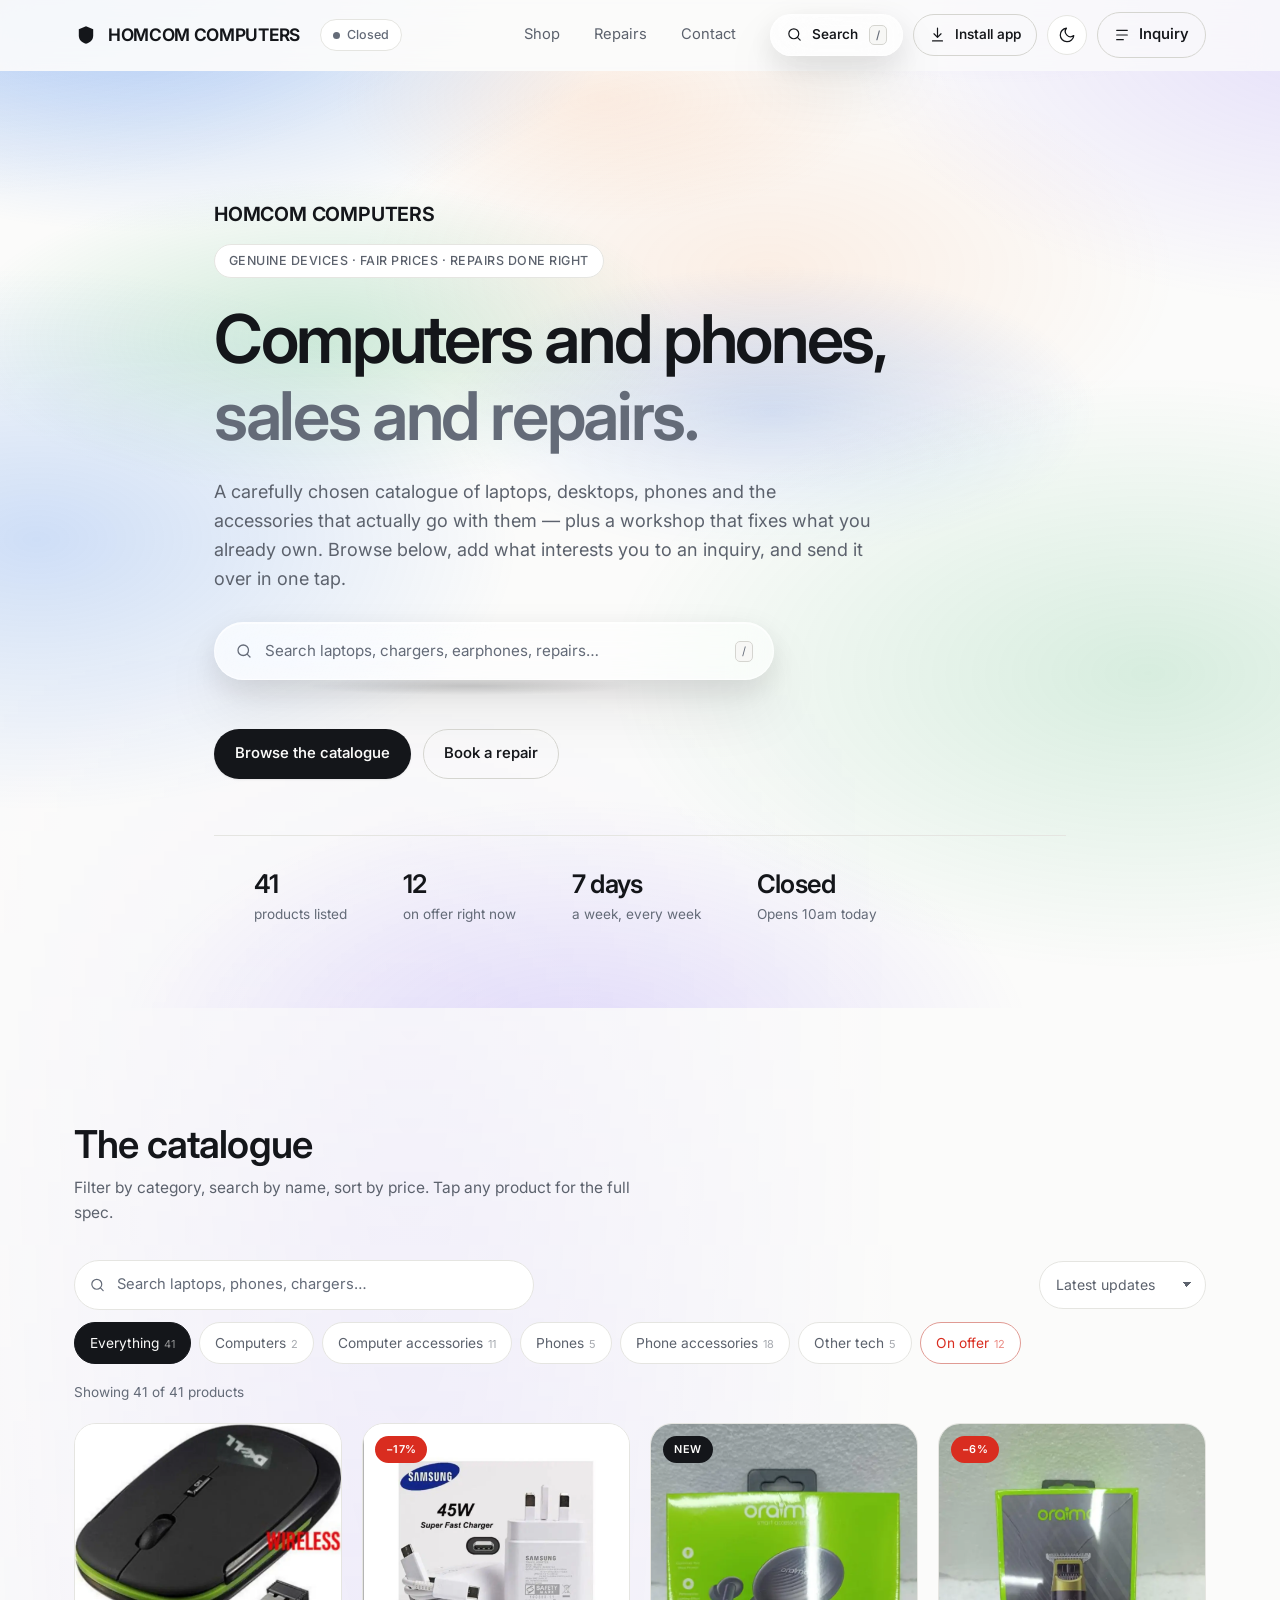
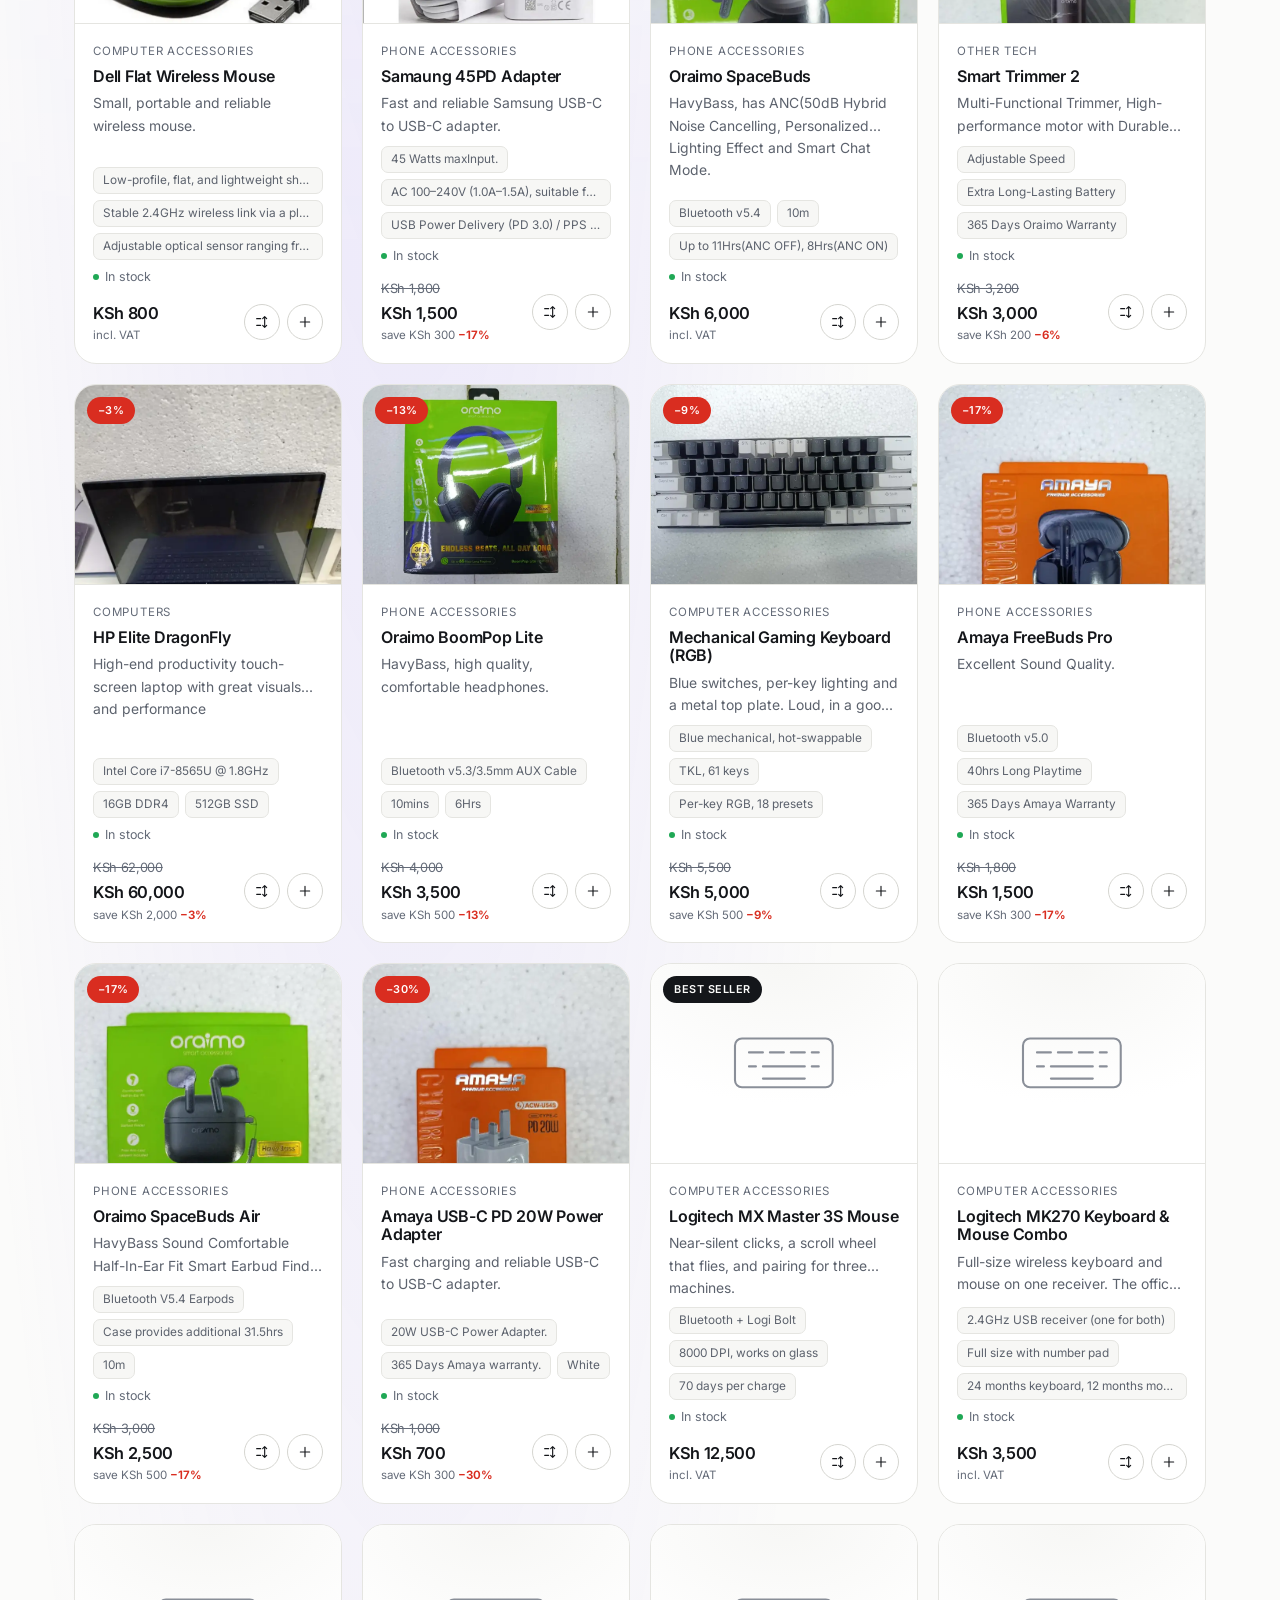
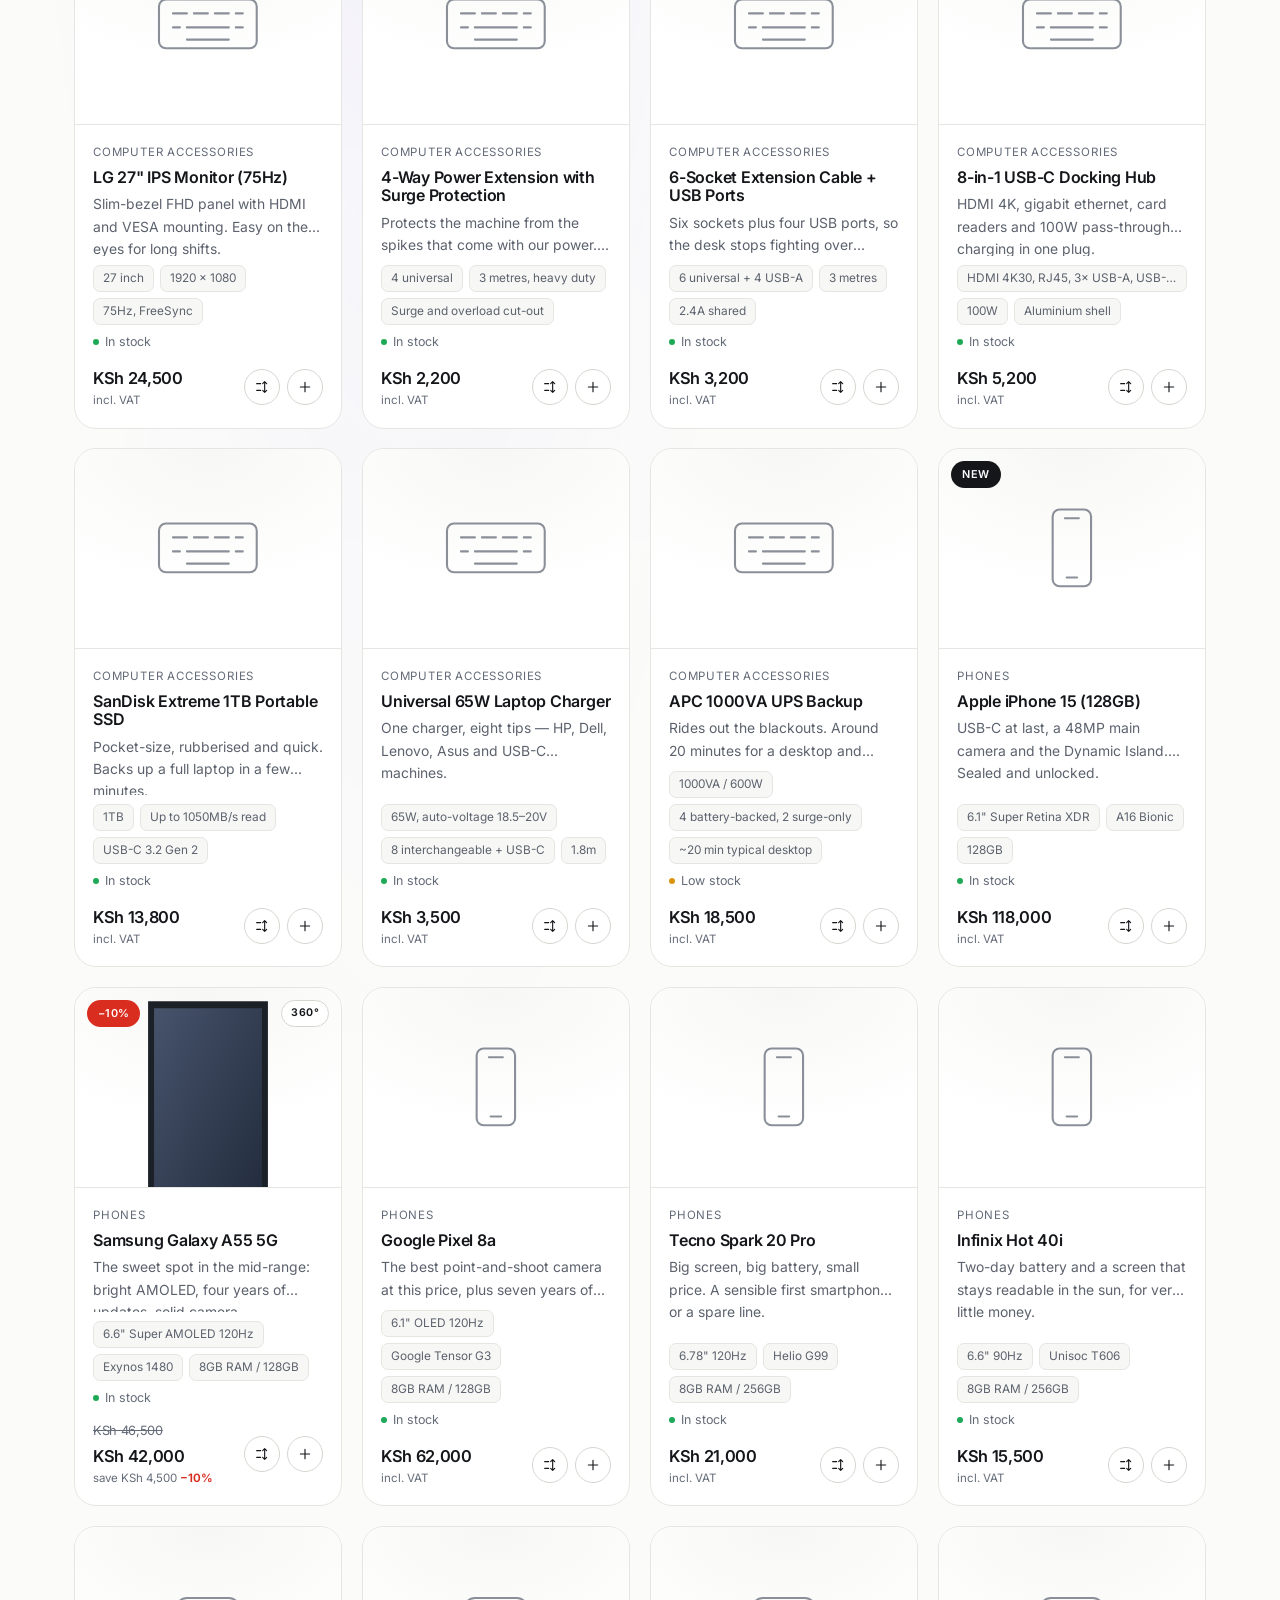
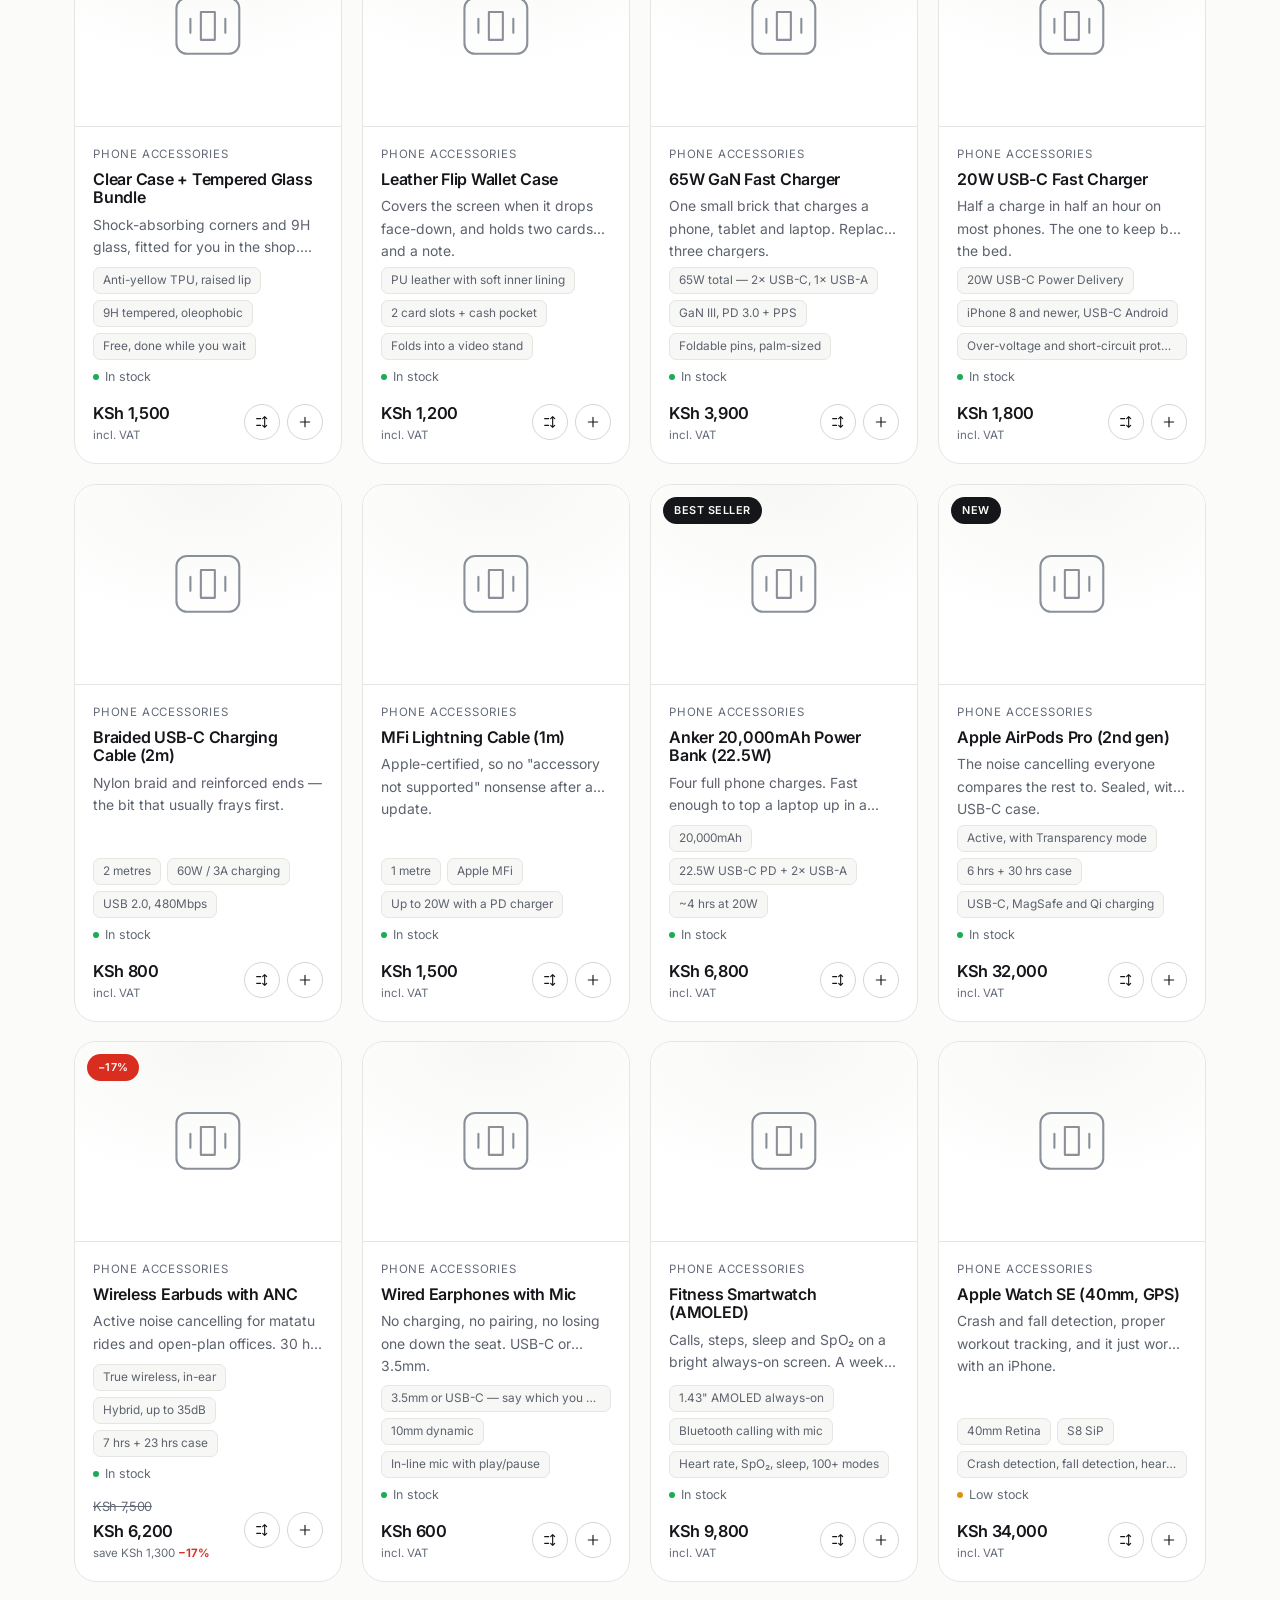
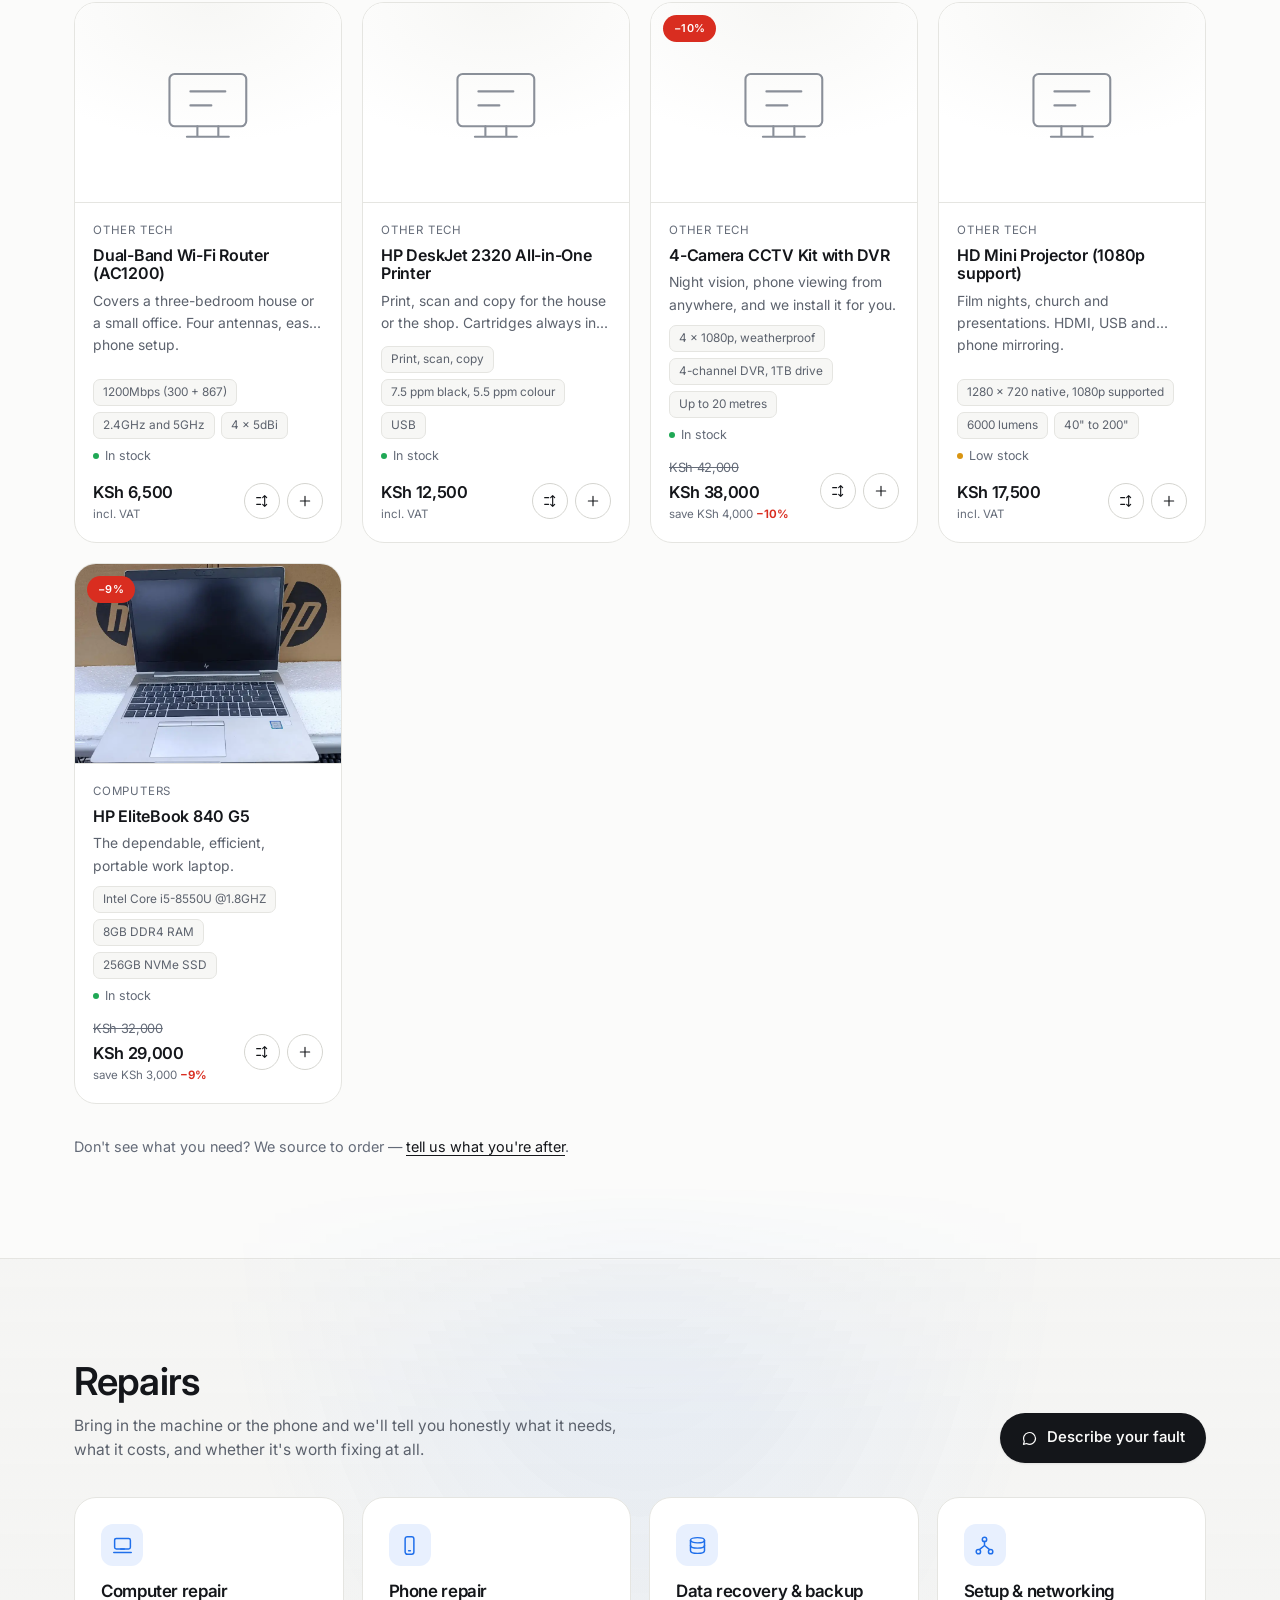
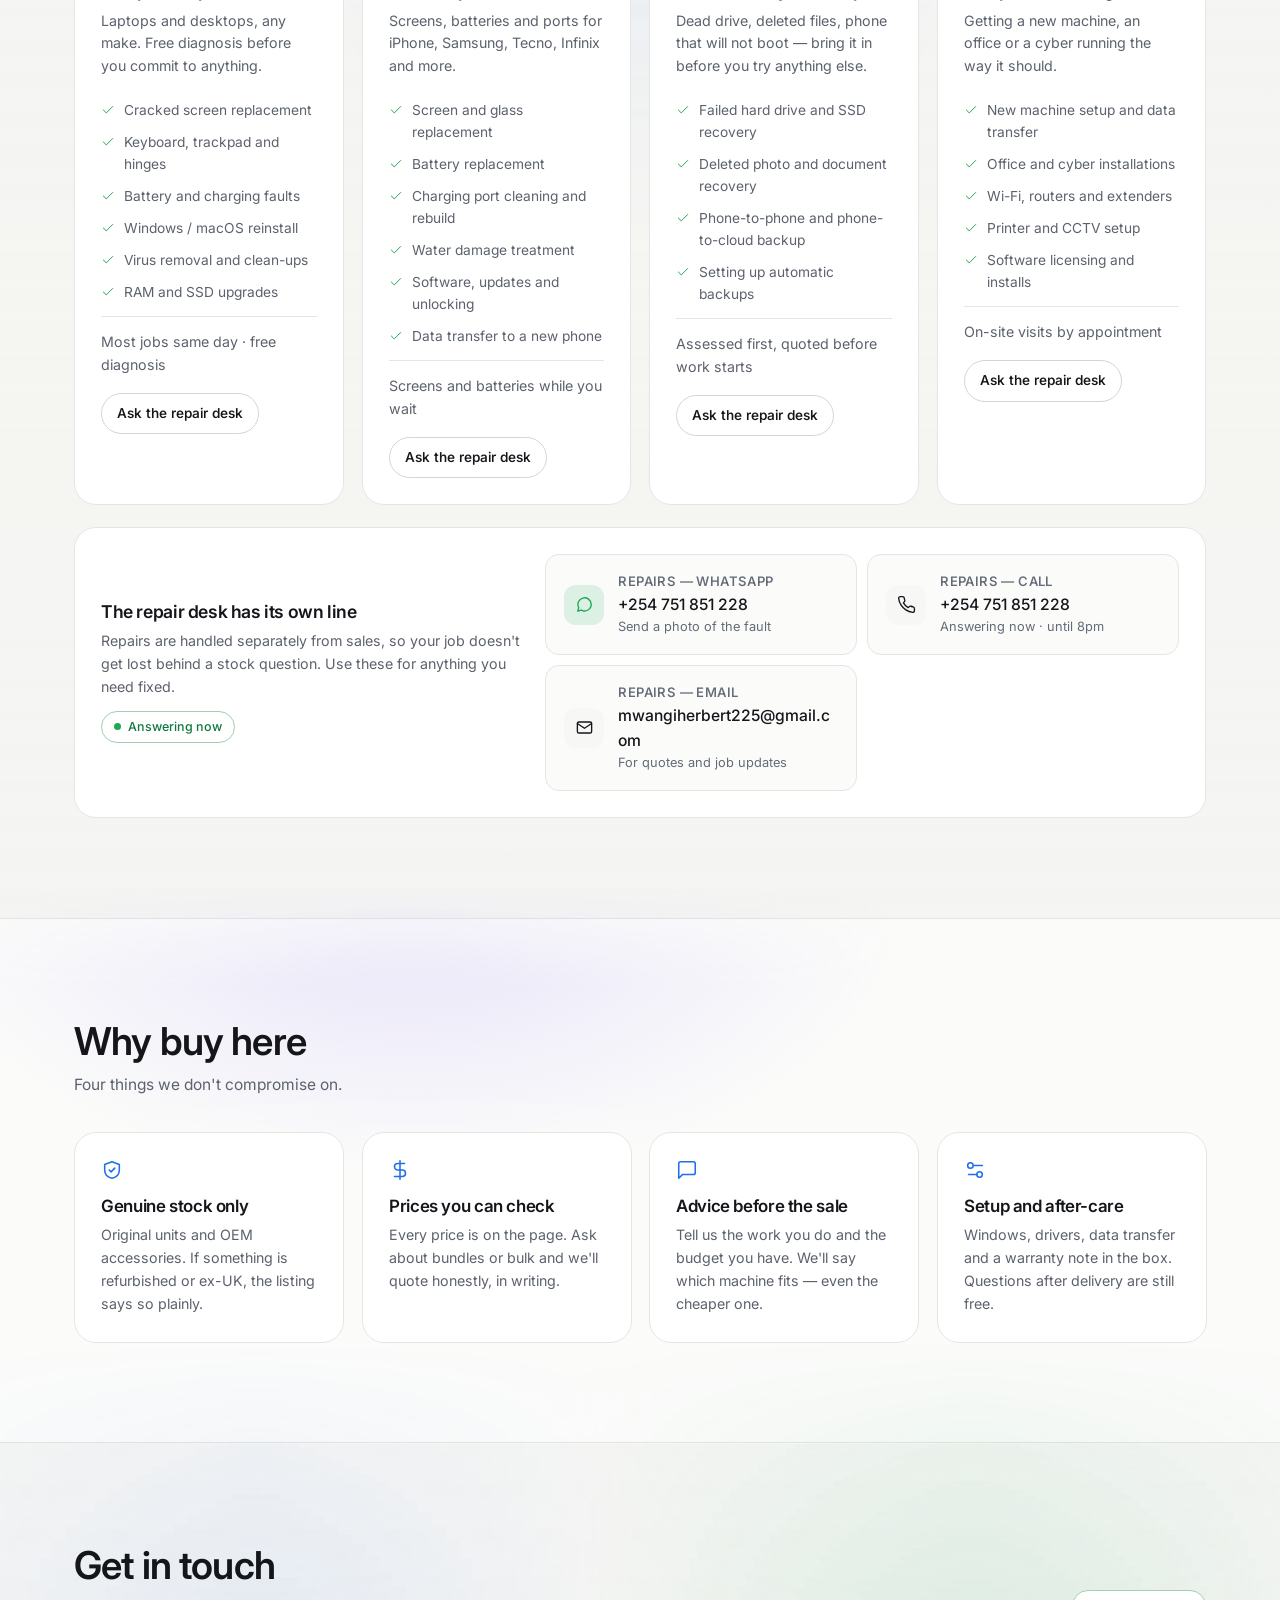
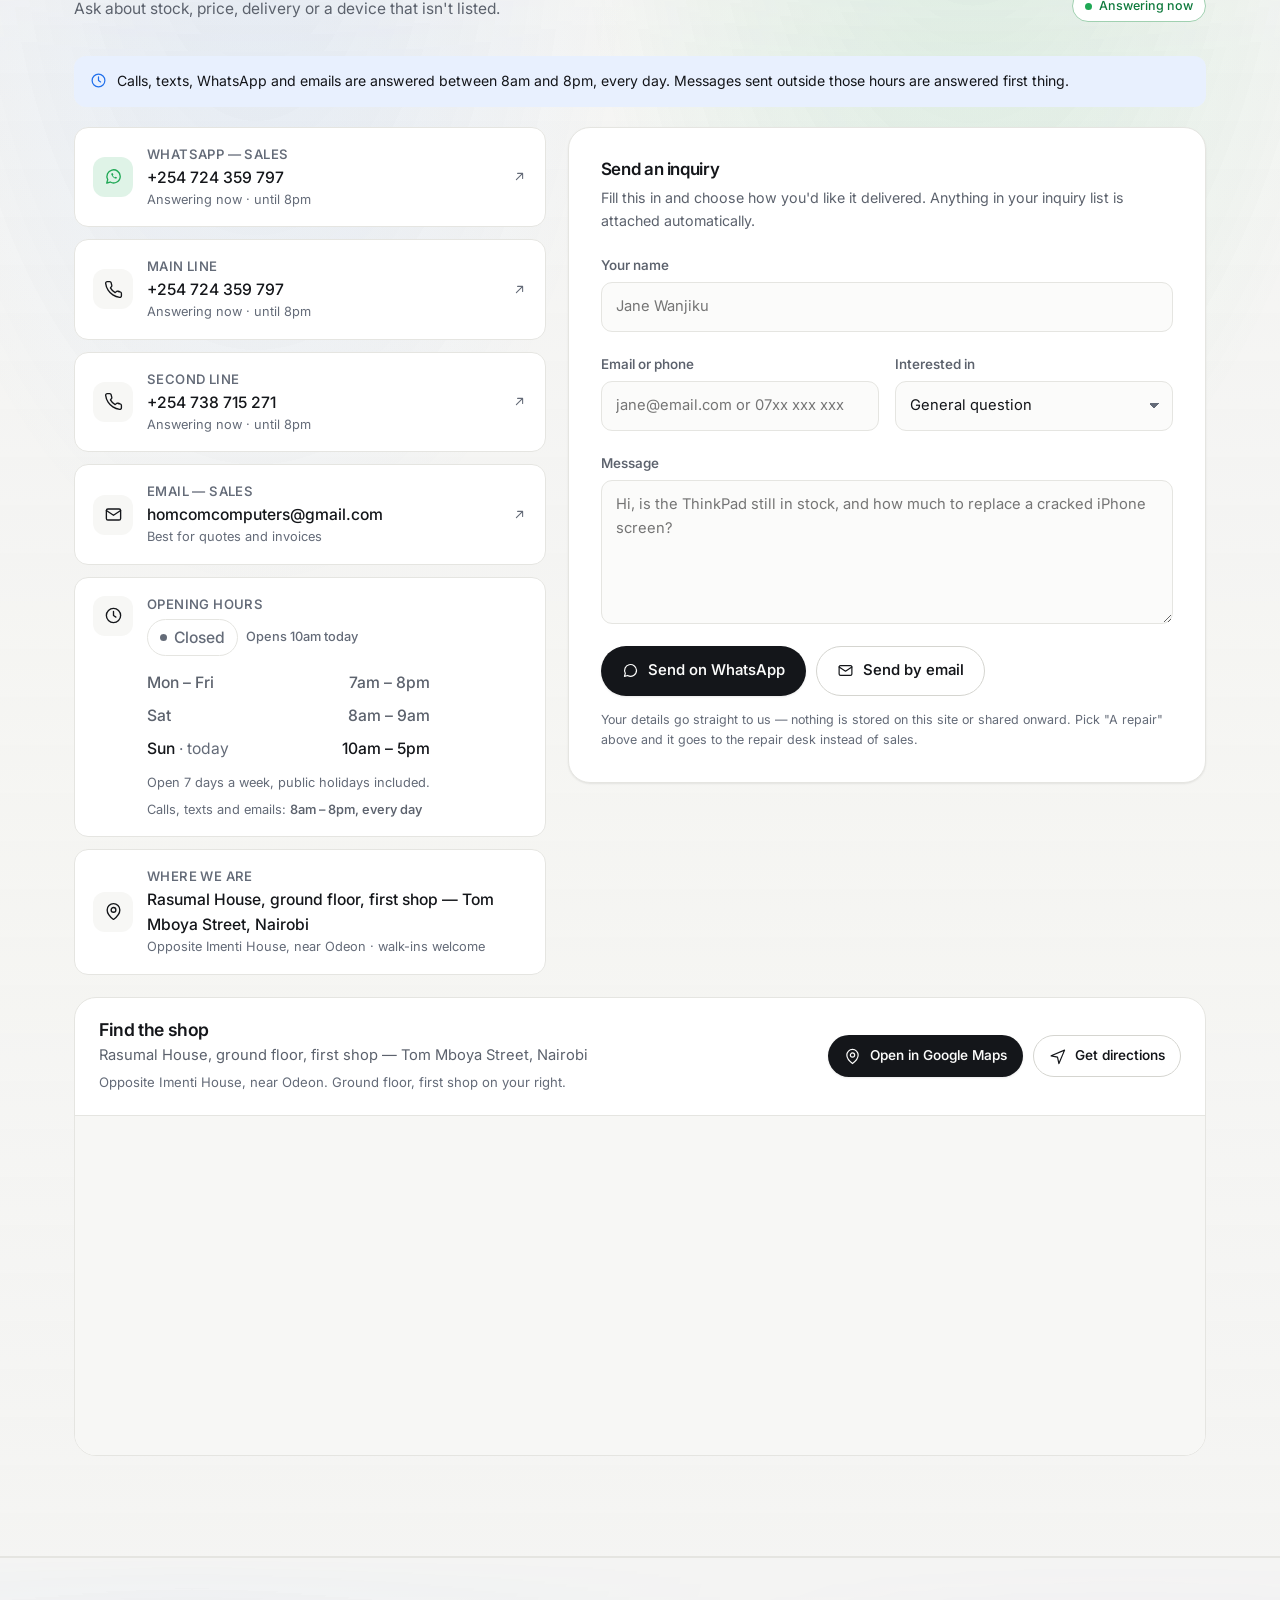
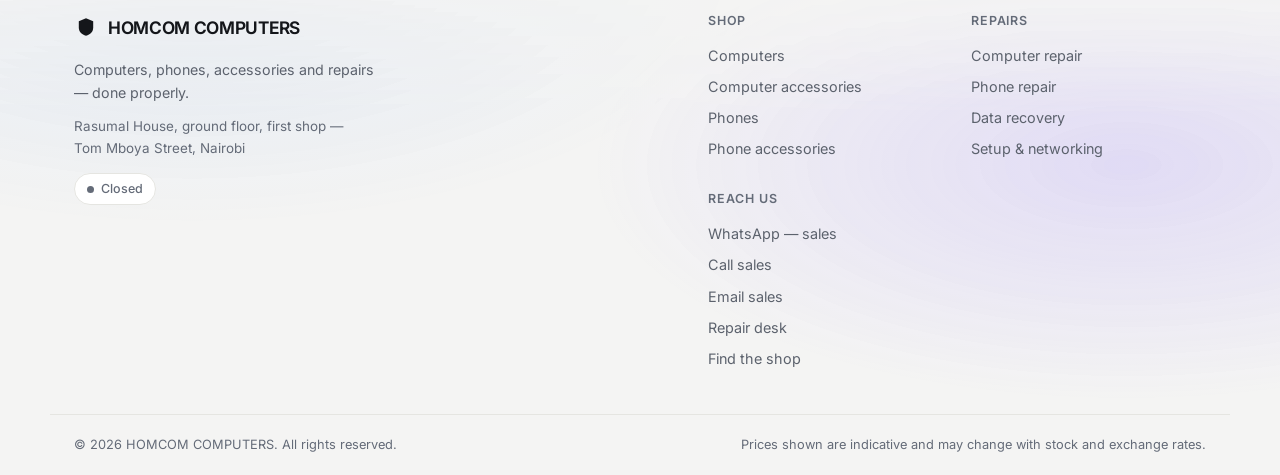
==== commit 44dc1e45: "Make the new logo work on iPhone, and switch on the safe-area insets The logo was in the repository " ====
--- a/index.html
+++ b/index.html
@@ -2,7 +2,10 @@
 <html lang="en" data-theme="light">
 <head>
   <meta charset="UTF-8" />
-  <meta name="viewport" content="width=device-width, initial-scale=1.0" />
+  <!-- viewport-fit=cover is what switches on env(safe-area-inset-*) in the
+       stylesheet. Without it those insets read as 0 and, because the status bar
+       style below is translucent, the header slides under an iPhone's notch. -->
+  <meta name="viewport" content="width=device-width, initial-scale=1.0, viewport-fit=cover" />
   <title>HOMCOM COMPUTERS — Computers, Phones, Accessories &amp; Repairs</title>
   <meta name="description" content="HOMCOM COMPUTERS sells laptops, desktops, phones and genuine accessories, and repairs computers and phones. Open 7 days a week in Nairobi. Browse the catalogue and inquire by WhatsApp or email." />
   <meta name="theme-color" content="#0f1115" />
@@ -15,18 +18,30 @@
   <meta property="og:type" content="website" />
   <meta property="og:site_name" content="HOMCOM COMPUTERS" />
   <meta property="og:url" content="https://homcomtech.com/" />
-  <meta property="og:image" content="https://homcomtech.com/assets/icons/icon-512.png" />
-  <meta name="twitter:card" content="summary" />
+  <meta property="og:image" content="https://homcomtech.com/assets/icons/og-image.png" />
+  <meta property="og:image:width" content="1200" />
+  <meta property="og:image:height" content="630" />
+  <meta property="og:image:alt" content="HOMCOM COMPUTERS — computers, phones, accessories and repairs, Tom Mboya Street, Nairobi." />
+  <meta name="twitter:card" content="summary_large_image" />
 
   <link rel="preconnect" href="https://fonts.googleapis.com" />
   <link rel="preconnect" href="https://fonts.gstatic.com" crossorigin />
   <link href="https://fonts.googleapis.com/css2?family=Inter:wght@400;500;600;700&display=swap" rel="stylesheet" />
   <link rel="stylesheet" href="assets/css/styles.css" />
-  <link rel="icon" href="data:image/svg+xml,<svg xmlns='http://www.w3.org/2000/svg' viewBox='0 0 100 100'><rect width='100' height='100' rx='24' fill='%230f1115'/><path d='M50 20 L74 30 v22c0 15-10 24-24 28-14-4-24-13-24-28V30z' fill='none' stroke='%23fff' stroke-width='7' stroke-linejoin='round'/></svg>" />
+  <!-- The H mark, inline so the tab icon paints on the first response with no
+       extra request. Safari on iPhone ignores this and uses apple-touch-icon. -->
+  <link rel="icon" href="data:image/svg+xml,<svg xmlns='http://www.w3.org/2000/svg' viewBox='0 0 64 64'><rect width='64' height='64' rx='14' fill='%231f6feb'/><g fill='%23fff'><rect x='16.5' y='14' width='11' height='36' rx='4'/><rect x='36.5' y='14' width='11' height='36' rx='4'/><rect x='25' y='27.5' width='14' height='9' rx='3'/></g></svg>" />
+  <link rel="icon" type="image/png" sizes="192x192" href="assets/icons/icon-192.png" />
 
   <!-- Installable on Android, iOS and desktop -->
   <link rel="manifest" href="manifest.webmanifest" />
-  <link rel="apple-touch-icon" href="assets/icons/apple-touch-icon.png" />
+  <!-- iPhone and iPad take the home-screen icon from here, not from the manifest.
+       These are opaque and full-bleed on purpose: iOS lays a transparent PNG over
+       black, and rounds the corners itself. -->
+  <link rel="apple-touch-icon" sizes="180x180" href="assets/icons/apple-touch-icon.png" />
+  <link rel="apple-touch-icon" sizes="167x167" href="assets/icons/apple-touch-icon-167.png" />
+  <link rel="apple-touch-icon" sizes="152x152" href="assets/icons/apple-touch-icon-152.png" />
+  <link rel="mask-icon" href="assets/img/brand/mask-icon.svg" color="#1f6feb" />
   <meta name="apple-mobile-web-app-capable" content="yes" />
   <meta name="apple-mobile-web-app-status-bar-style" content="black-translucent" />
   <meta name="apple-mobile-web-app-title" content="HOMCOM" />
--- a/assets/css/styles.css
+++ b/assets/css/styles.css
@@ -12,13 +12,23 @@
   --surface-2:     #f7f7f5;
   --text:          #14161a;
   --text-soft:     #5c626d;
-  --text-faint:    #8a909b;
+  /* Was #8a909b, which measures 3.2:1 on the page and 3.0:1 behind the search
+     hint — below the 4.5:1 WCAG asks of body text. It is not decorative: it
+     carries "In stock", "incl. VAT", the saving on every offer, the old price,
+     the category on every card, the shop address, the map note and the footer
+     headings. Same cool grey, darkened until all of those clear 4.5:1 against
+     white, --bg and --bg-alt alike. */
+  --text-faint:    #646b78;
   --line:          #e5e5e1;
   --line-strong:   #d5d5d0;
   --accent:        #1f6feb;
   --accent-soft:   #e8f0fe;
   --accent-text:   #ffffff;
   --whatsapp:      #1fa855;
+  /* The WhatsApp green stays exactly as it is on buttons and dots, where it
+     only has to be told apart. As *text* it measures 3.1:1, so the "Open now"
+     and "Answering now" wording uses this darker green instead. */
+  --ok-text:       #0f7a3d;
 
   /* Meaning, not decoration — each one has a dark-mode counterpart below, so
      nothing on the page is stuck in a single theme. */
@@ -66,13 +76,14 @@
   --surface-2:     #1d2129;
   --text:          #f2f3f5;
   --text-soft:     #a6adba;
-  --text-faint:    #767e8d;
+  --text-faint:    #8a92a3;   /* lifted to clear 4.5:1 on every dark surface */
   --line:          #262a33;
   --line-strong:   #333846;
   --accent:        #5a9bff;
   --accent-soft:   #16243c;
   --accent-text:   #0b1220;
   --whatsapp:      #2fd072;
+  --ok-text:       #63c98d;
 
   /* Lifted so they stay readable against a near-black page */
   --danger:        #ff7a70;
@@ -320,7 +331,7 @@
 .status-pill .status-dot {
   width: 7px; height: 7px; border-radius: 50%; background: var(--text-faint); flex: none;
 }
-.status-pill.is-open { color: var(--whatsapp); border-color: color-mix(in srgb, var(--whatsapp) 35%, var(--line)); }
+.status-pill.is-open { color: var(--ok-text); border-color: color-mix(in srgb, var(--whatsapp) 35%, var(--line)); }
 .status-pill.is-open .status-dot {
   background: var(--whatsapp);
   box-shadow: 0 0 0 0 color-mix(in srgb, var(--whatsapp) 70%, transparent);
@@ -495,9 +506,13 @@
   transition: border-color .2s var(--ease), box-shadow .2s var(--ease);
 }
 .search input::placeholder { color: var(--text-faint); }
+/* A 13–14% glow was the only sign a field had focus: too faint to find by
+   keyboard, and under the 3:1 WCAG asks of a focus indicator. A solid ring
+   does the work and the glow just softens it — same colour, same shape. */
 .search input:focus {
   outline: none; border-color: var(--accent);
-  box-shadow: 0 0 0 4px color-mix(in srgb, var(--accent) 14%, transparent);
+  box-shadow: 0 0 0 2px var(--accent),
+              0 0 0 5px color-mix(in srgb, var(--accent) 22%, transparent);
 }
 .search input::-webkit-search-cancel-button { display: none; }
 .clear-search {
@@ -607,11 +622,20 @@
 }
 .card-specs {
   display: flex; flex-wrap: wrap; gap: 6px; margin-top: 2px;
-}
+  min-width: 0;                     /* let the chips shrink inside the card */
+}
+/* A spec longer than the card used to run out through the side of it — the
+   "Stable 2.4GHz wireless link via a plug-and-play USB nano receiver" chip
+   overflowed by 308px and was cut off mid-word by the card edge. Keeping
+   nowrap holds each chip on one line, which is the look; the ellipsis just
+   ends it cleanly instead of amputating it. The full text is on the product
+   page, which is where anyone reading a spec that long is heading anyway. */
 .card-specs span {
+  max-width: 100%;
   padding: 3px 9px; border-radius: 7px; background: var(--surface-2);
   border: 1px solid var(--line);
-  font-size: .74rem; color: var(--text-soft); white-space: nowrap;
+  font-size: .74rem; color: var(--text-soft);
+  white-space: nowrap; overflow: hidden; text-overflow: ellipsis;
 }
 
 .card-foot { display: flex; align-items: center; justify-content: space-between; gap: 8px; margin-top: 6px; }
@@ -784,7 +808,8 @@
 }
 .field input:focus, .field textarea:focus, .field select:focus {
   outline: none; border-color: var(--accent);
-  box-shadow: 0 0 0 4px color-mix(in srgb, var(--accent) 13%, transparent);
+  box-shadow: 0 0 0 2px var(--accent),
+              0 0 0 5px color-mix(in srgb, var(--accent) 22%, transparent);
 }
 .field.invalid input, .field.invalid textarea { border-color: var(--danger); background: var(--danger-soft); }
 .error { min-height: 0; font-size: .78rem; color: var(--danger); }
@@ -1005,7 +1030,10 @@
   font-size: .86rem; font-weight: 550; color: var(--text);
 }
 .price-field input:focus { outline: none; }
-.price-field:focus-within { border-color: var(--accent); box-shadow: 0 0 0 3px color-mix(in srgb, var(--accent) 13%, transparent); }
+.price-field:focus-within {
+  border-color: var(--accent);
+  box-shadow: 0 0 0 2px var(--accent), 0 0 0 5px color-mix(in srgb, var(--accent) 22%, transparent);
+}
 .manage-row select {
   padding: 7px 10px; border: 1px solid var(--line); border-radius: 9px;
   background: var(--bg); font-size: .8rem; cursor: pointer;
@@ -1751,6 +1779,91 @@
   * { -webkit-tap-highlight-color: transparent; }
   .modal-panel, .drawer-panel, .search-panel, .search-results,
   .drawer-body, .compare-scroll { overscroll-behavior: contain; }
+
+  /* ── Fingers, not pointers ────────────────────────────────────────────────
+     A cursor is one pixel; a fingertip covers about nine millimetres. Anything
+     you can tap is at least 44px in both directions — the size Apple, Google
+     and WCAG 2.5.5 all publish. The add-to-inquiry and compare buttons were
+     32px, on a card with two of them side by side, forty-one times down the
+     page. Nothing here changes how the site looks on a desktop: it is all
+     inside the touch tier.
+     --------------------------------------------------------------------- */
+  .btn, .icon-btn, .chip, .nav a, .footer-nav a, .sort select,
+  .search input, .modal-close, .clear-search, .search-clear {
+    min-height: 44px;
+  }
+  .btn, .chip, .nav a, .footer-nav a { display: inline-flex; align-items: center; }
+  .chip { justify-content: center; }
+  .card-add { width: 44px; height: 44px; }
+  .card-add svg { width: 17px; height: 17px; }
+  .icon-btn, .modal-close, .clear-search, .search-clear { min-width: 44px; }
+  .search-trigger, .inquiry-btn, .install-btn { min-width: 44px; }
+  .brand { min-height: 44px; }
+  /* Links sitting in a run of text get their target from padding, so the line
+     spacing around them still reads as prose. */
+  .footer-nav a, .footer-links a { padding-block: 10px; }
+  /* A link inside a sentence is the one target WCAG lets stay small — moving
+     it out of the line would break the sentence. Room to breathe instead. */
+  .note { line-height: 1.85; }
+
+  /* iOS zooms the whole page in when you focus a field smaller than 16px, and
+     never zooms back out — you are left scrolling a page wider than the screen
+     to finish typing. Every field on this site was 13–15px. These have to name
+     the same elements the smaller rules do, or those win on specificity. */
+  input, select, textarea,
+  .search input, .sort select,
+  .field input, .field textarea, .field select,
+  .price-field input, .search-panel input {
+    font-size: 16px;
+  }
+}
+
+/* ── Notches, home bars and rounded corners ──────────────────────────────────
+   iPhones and most modern Android phones reserve strips of screen that a page
+   can still paint into but nothing readable should sit in. Anything pinned to
+   an edge keeps clear of them. On hardware without a notch every one of these
+   insets resolves to zero, so nothing moves.
+   ------------------------------------------------------------------------- */
+@supports (padding: env(safe-area-inset-bottom)) {
+  .wrap { padding-left: max(24px, env(safe-area-inset-left)); padding-right: max(24px, env(safe-area-inset-right)); }
+  .compare-bar { padding-bottom: max(12px, env(safe-area-inset-bottom)); }
+  .toast { margin-bottom: env(safe-area-inset-bottom); }
+  .drawer-panel, .search-panel { padding-bottom: env(safe-area-inset-bottom); }
+  body.has-compare { padding-bottom: calc(78px + env(safe-area-inset-bottom)); }
+  @media (max-width: 480px) {
+    .wrap { padding-left: max(16px, env(safe-area-inset-left)); padding-right: max(16px, env(safe-area-inset-right)); }
+  }
+
+  /* Added to the Home Screen, the status bar is translucent and the page starts
+     behind it, so the header needs the notch's height added on top of itself.
+     In an ordinary Safari tab this inset is 0 and the header does not move. */
+  .site-header { padding-top: env(safe-area-inset-top); }
+  .drawer-panel, .search-panel { padding-top: env(safe-area-inset-top); }
+}
+
+/* Mobile Safari's toolbars grow and shrink as you scroll, and 100vh means
+   "tallest it ever gets" — so a full-height panel hides its last rows under
+   the toolbar where they cannot be reached. dvh is the height right now. */
+@supports (height: 100dvh) {
+  @media (max-width: 720px) {
+    .search-panel { height: 100dvh; max-height: 100dvh; }
+  }
+  .modal-panel, .drawer-panel { max-height: 100dvh; }
+}
+
+/* Windows high-contrast, and "increase contrast" on iOS and macOS: honour the
+   system rather than insisting on our own palette. */
+@media (prefers-contrast: more) {
+  :root { --text-soft: #3b3c42; --text-faint: #4a4a53; --line: #b9b5b0; --line-strong: #8e8980; }
+  [data-theme="dark"] { --text-soft: #d6d6dd; --text-faint: #b9b9c4; --line: #4a4f5a; --line-strong: #6a707c; }
+  .card, .feature, .service, .contact-card { border-width: 2px; }
+  body::before, .hero-glow { opacity: .35; }
+}
+
+@media (forced-colors: active) {
+  .card, .feature, .service, .contact-card, .chip, .btn { border: 1px solid CanvasText; }
+  .tag, .spin-badge { forced-color-adjust: none; }
+  body::before, body::after, .hero-glow, .section::after { display: none; }
 }
 
 /* ── Devices that can't keep up ──────────────────────────────────────────────
@@ -1801,6 +1914,11 @@
   .js .reveal { opacity: 1; transform: none; }
 }
 
+/* Tabbing can reach a block before the reveal animation has faded it in.
+   Focus must never land on something invisible, so anything holding focus
+   shows itself regardless of where the page has been scrolled. */
+.reveal:focus-within { opacity: 1 !important; transform: none !important; }
+
 @media print {
   .site-header, .hero-glow, .controls, .contact-form, .toast, .modal, .drawer,
   .compare-bar, .search-overlay, body::before, body::after { display: none !important; }
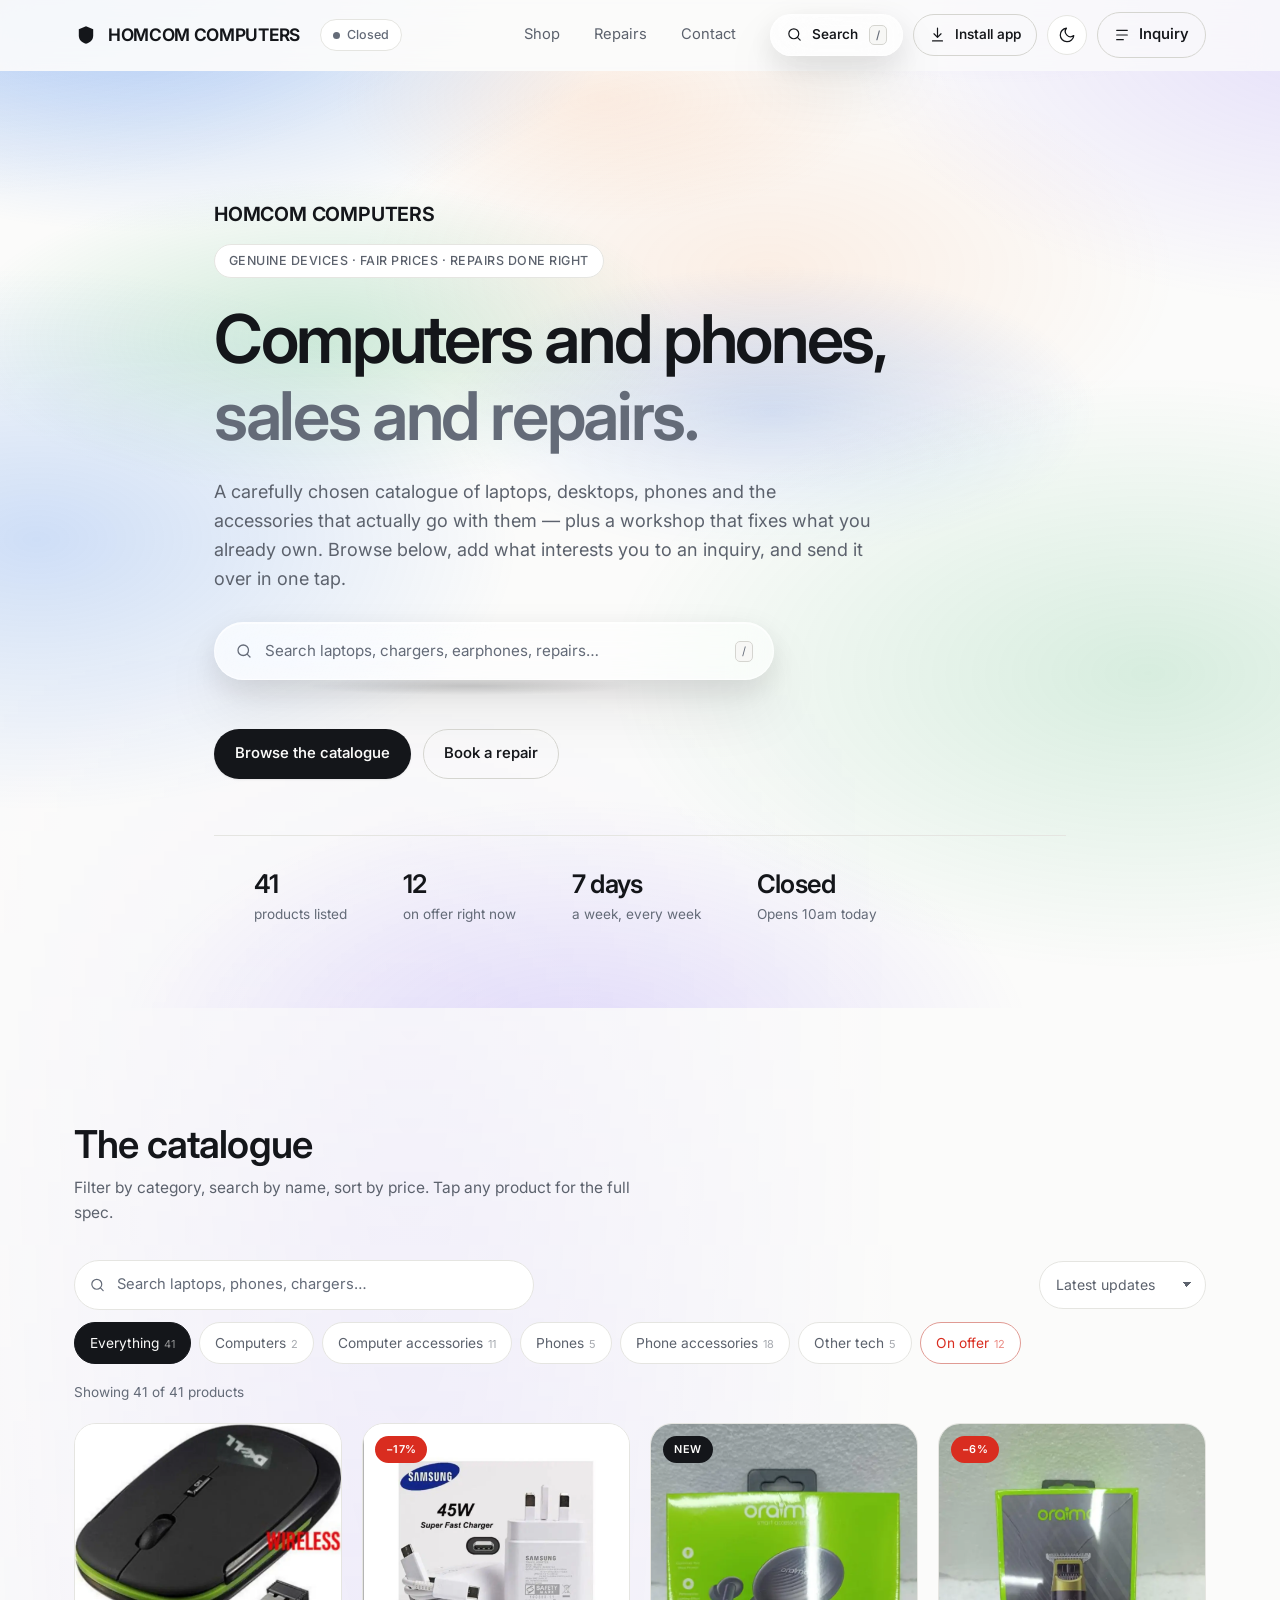
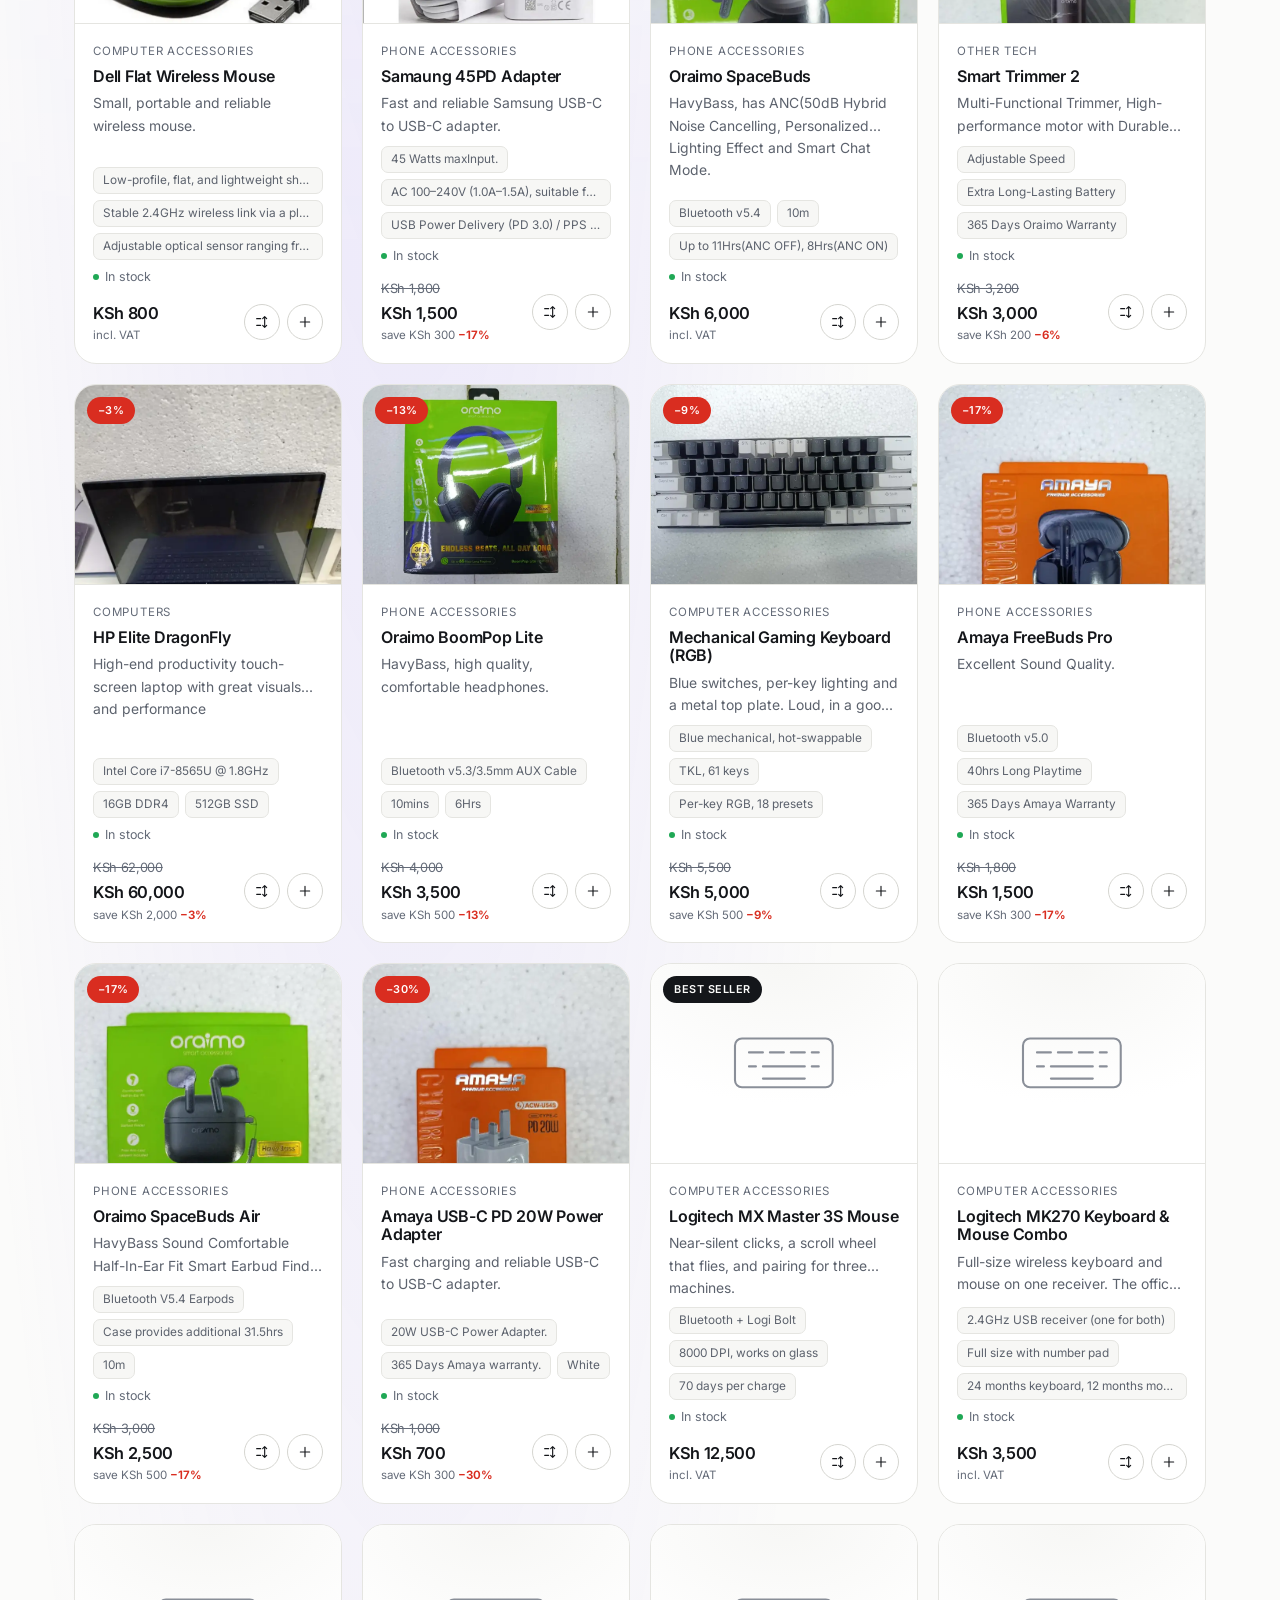
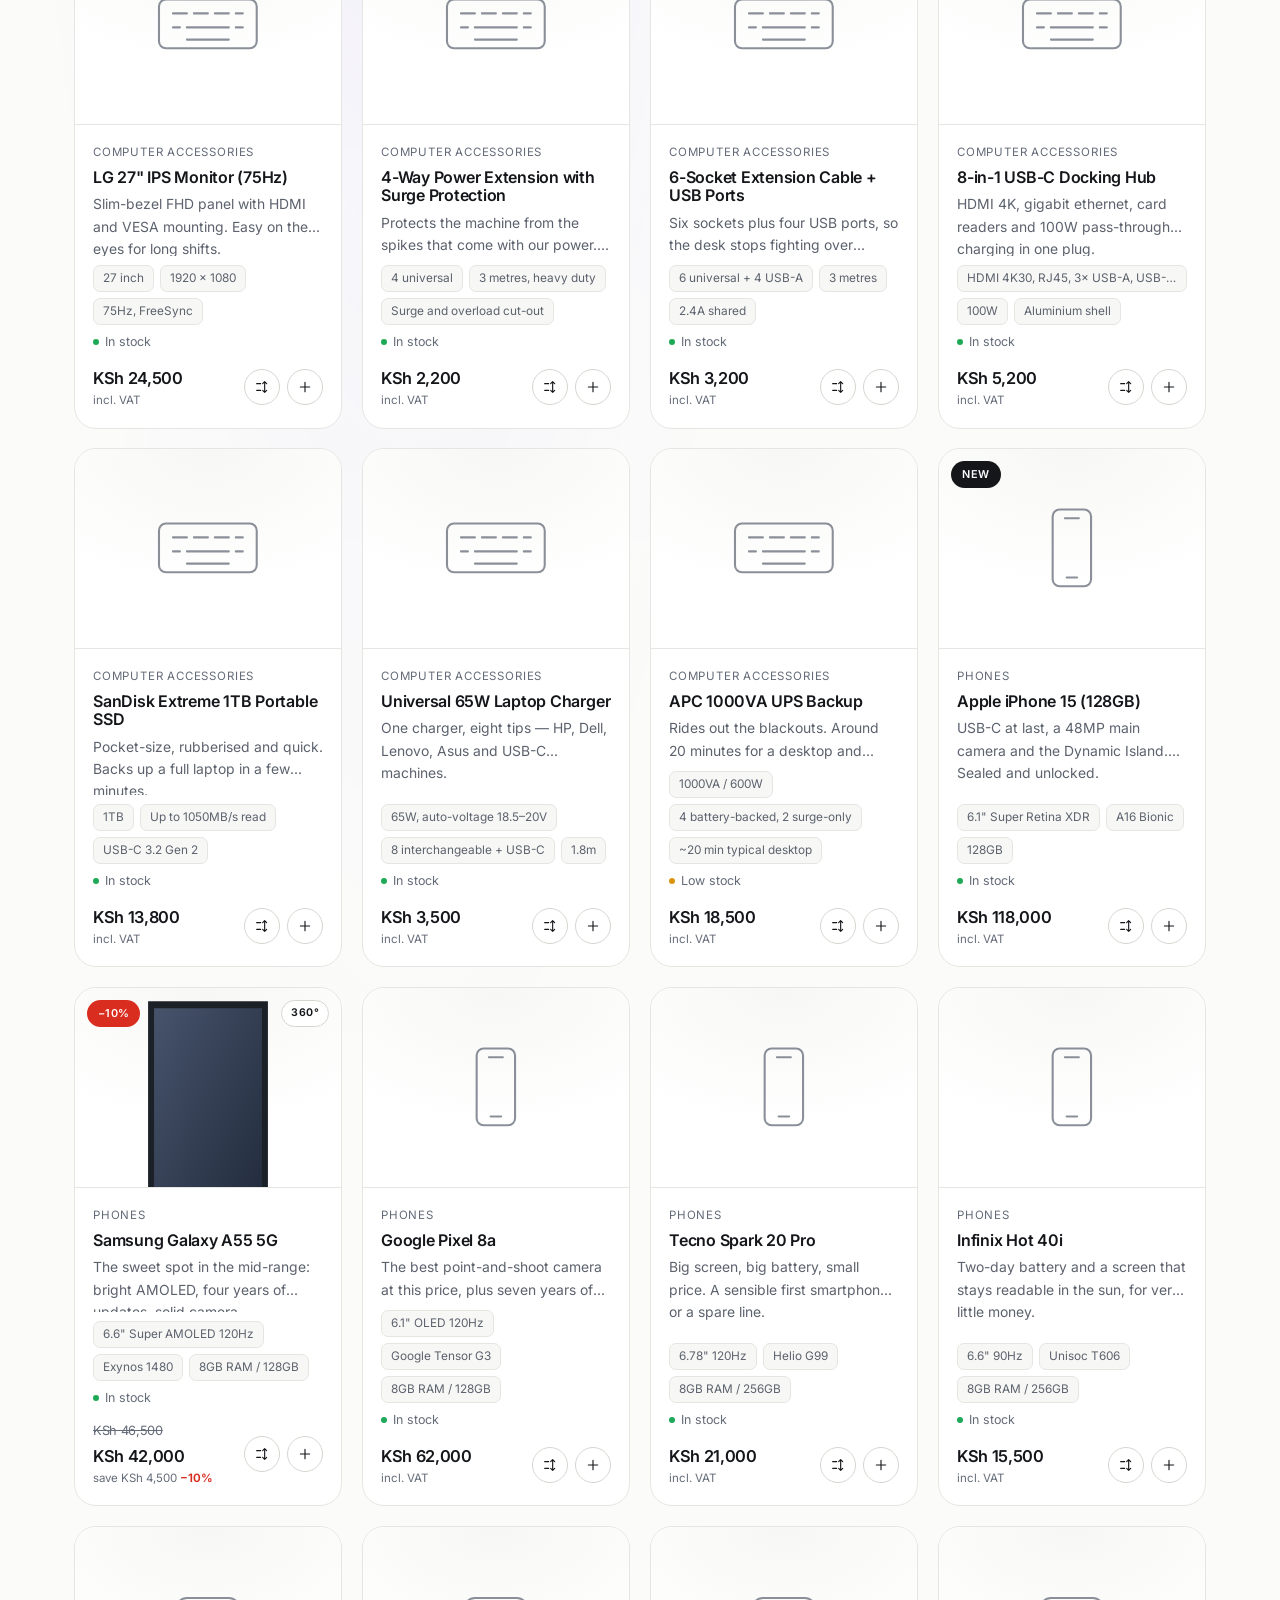
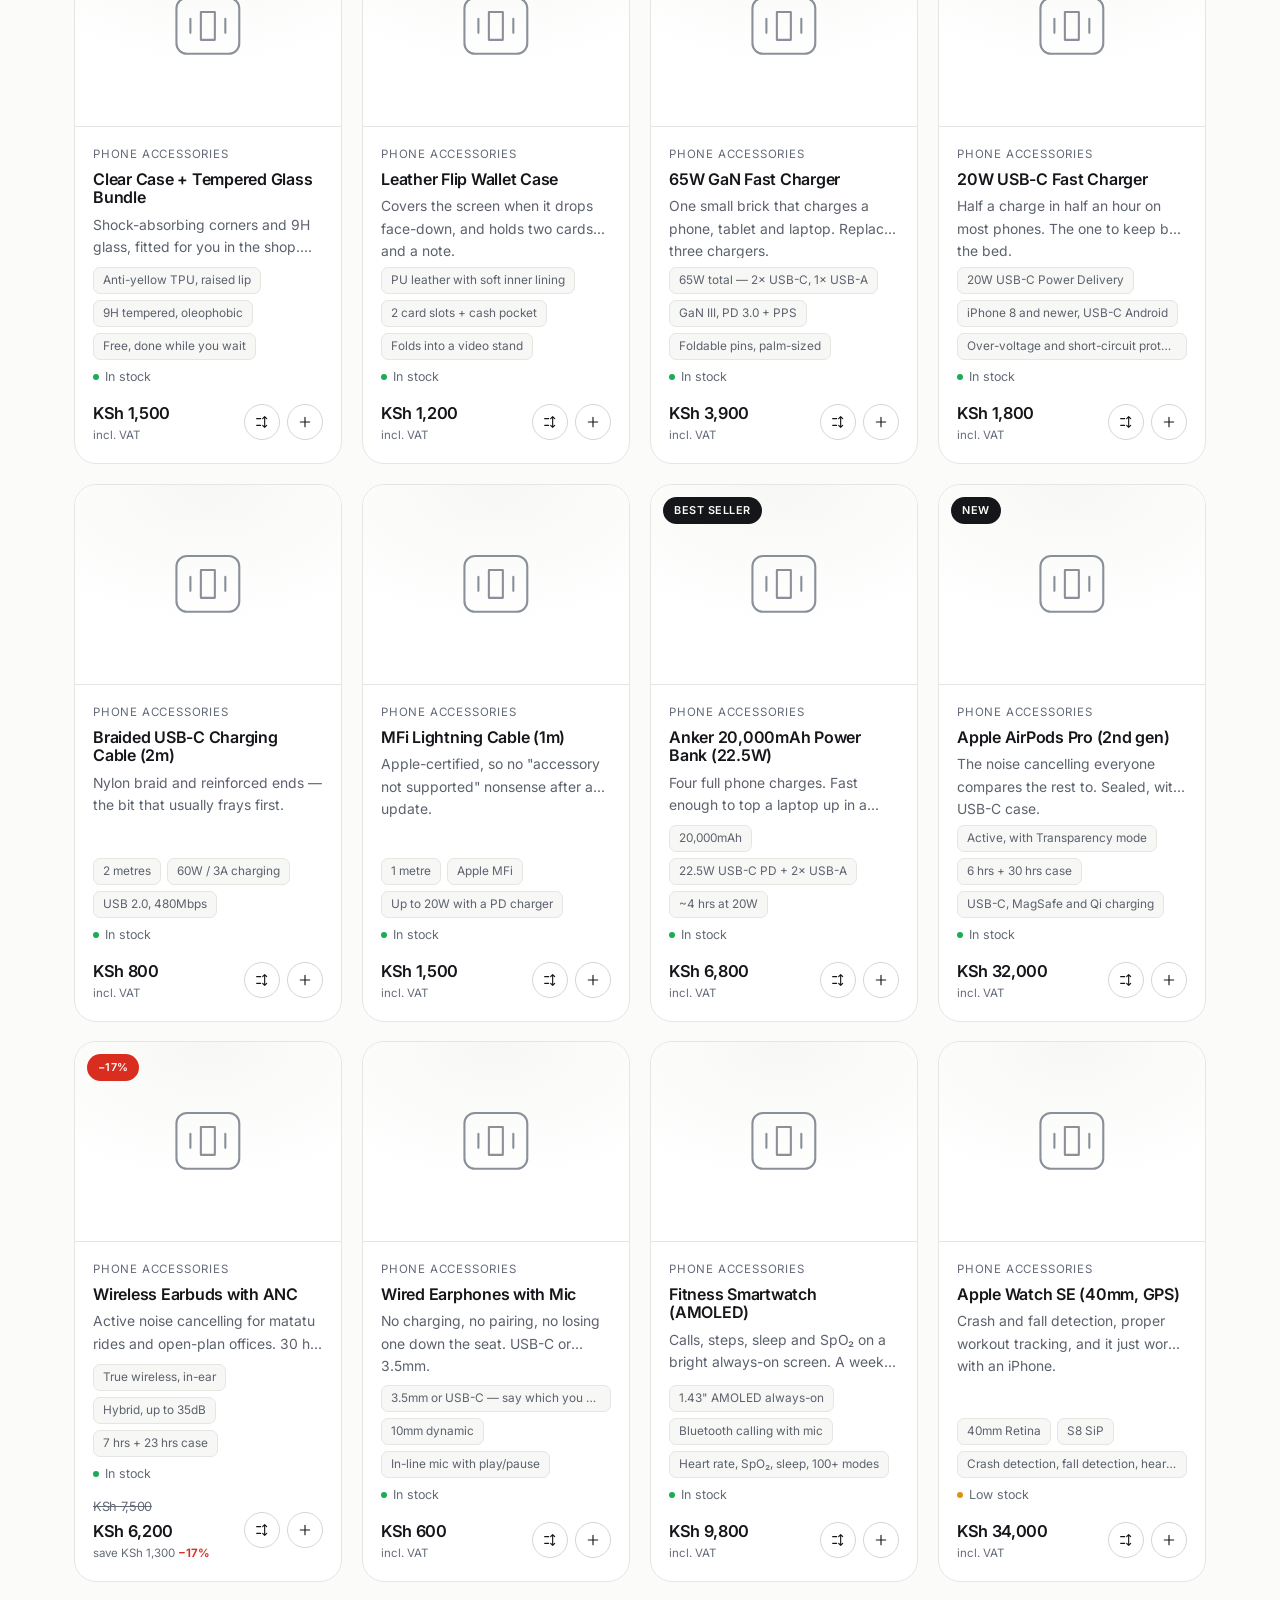
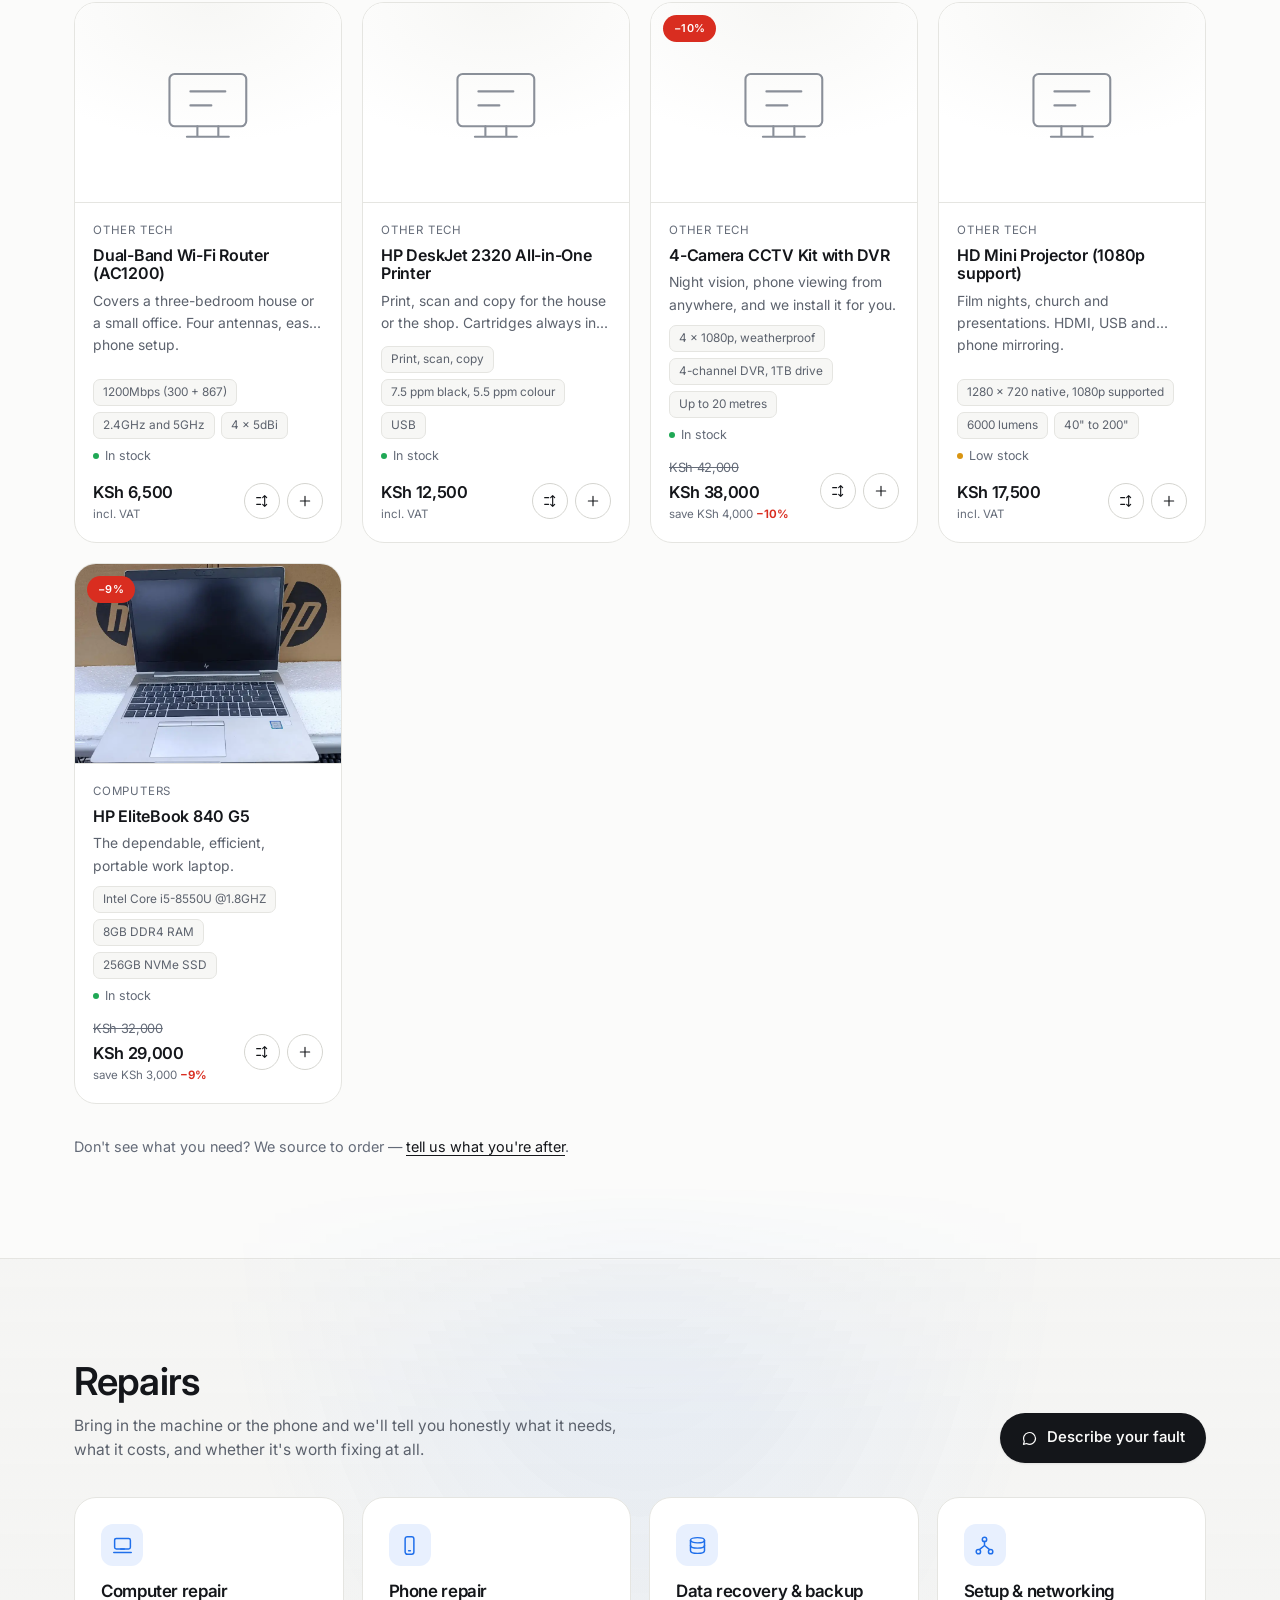
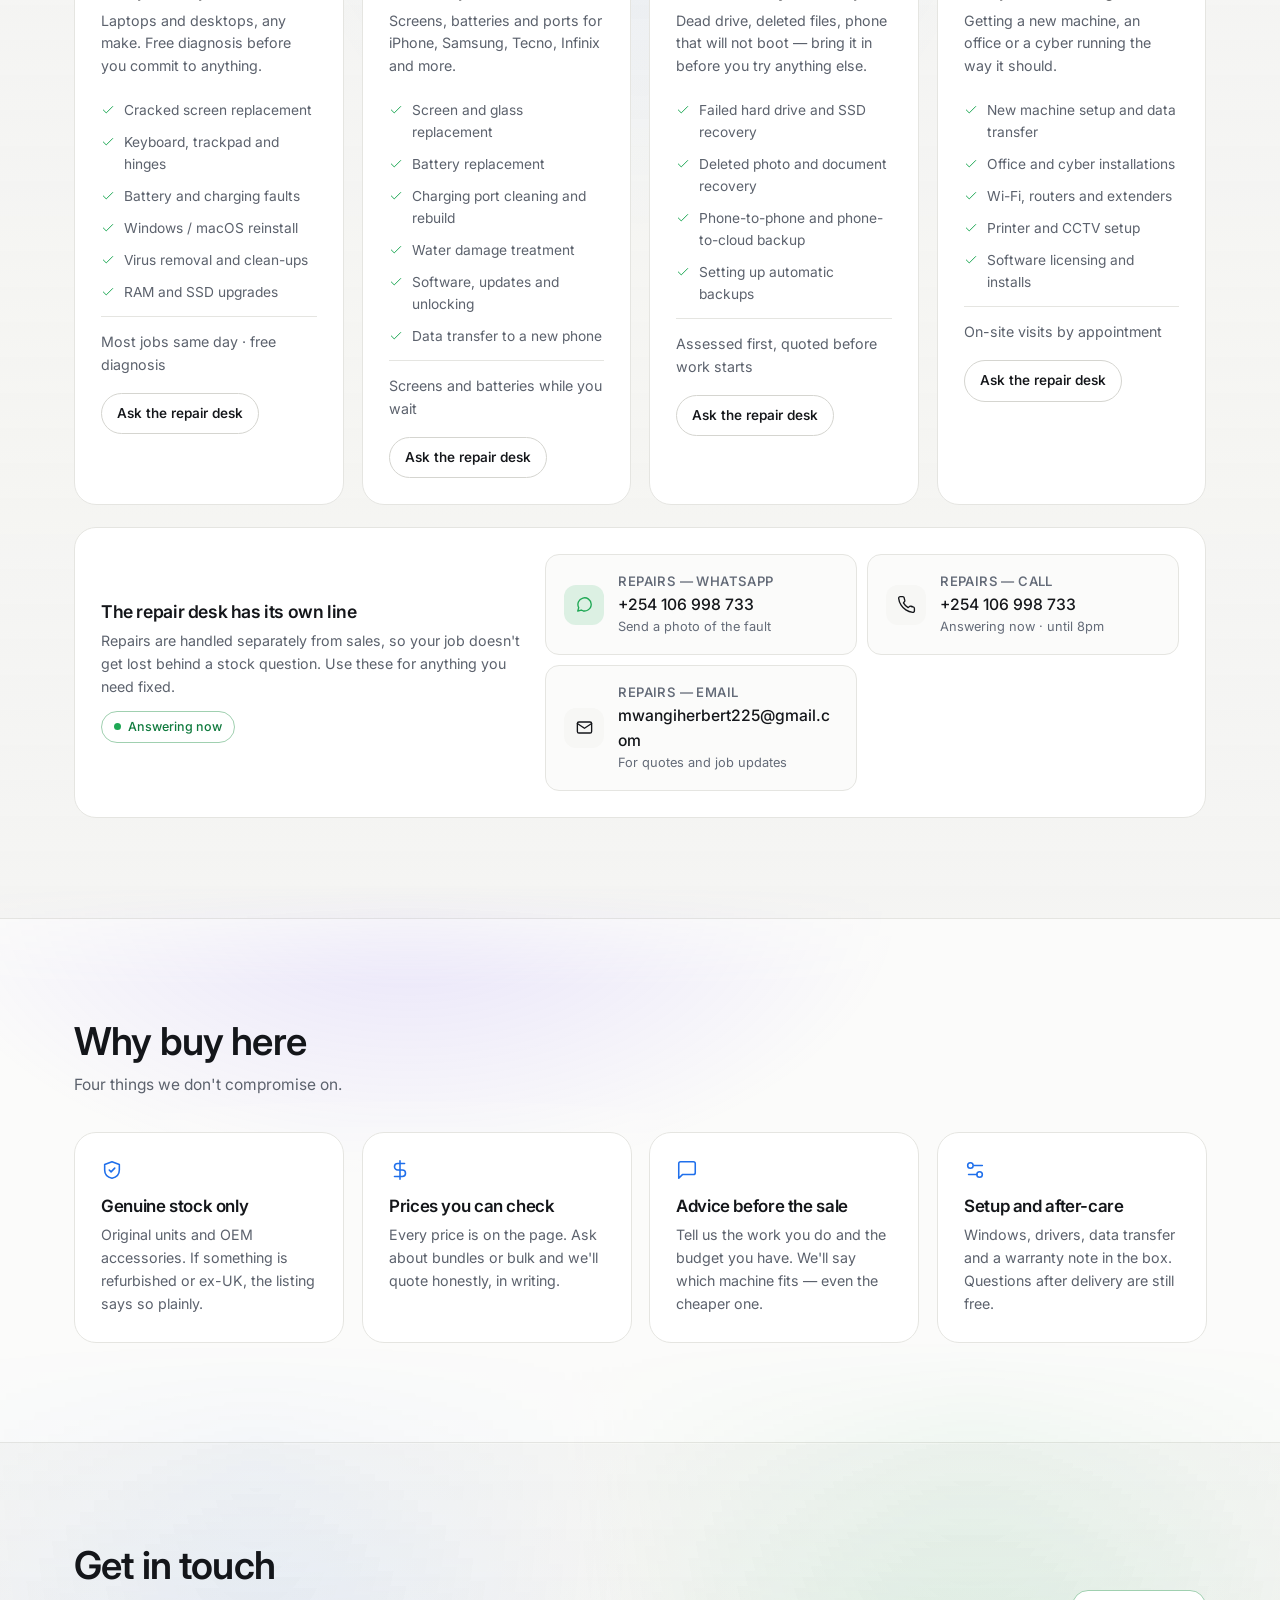
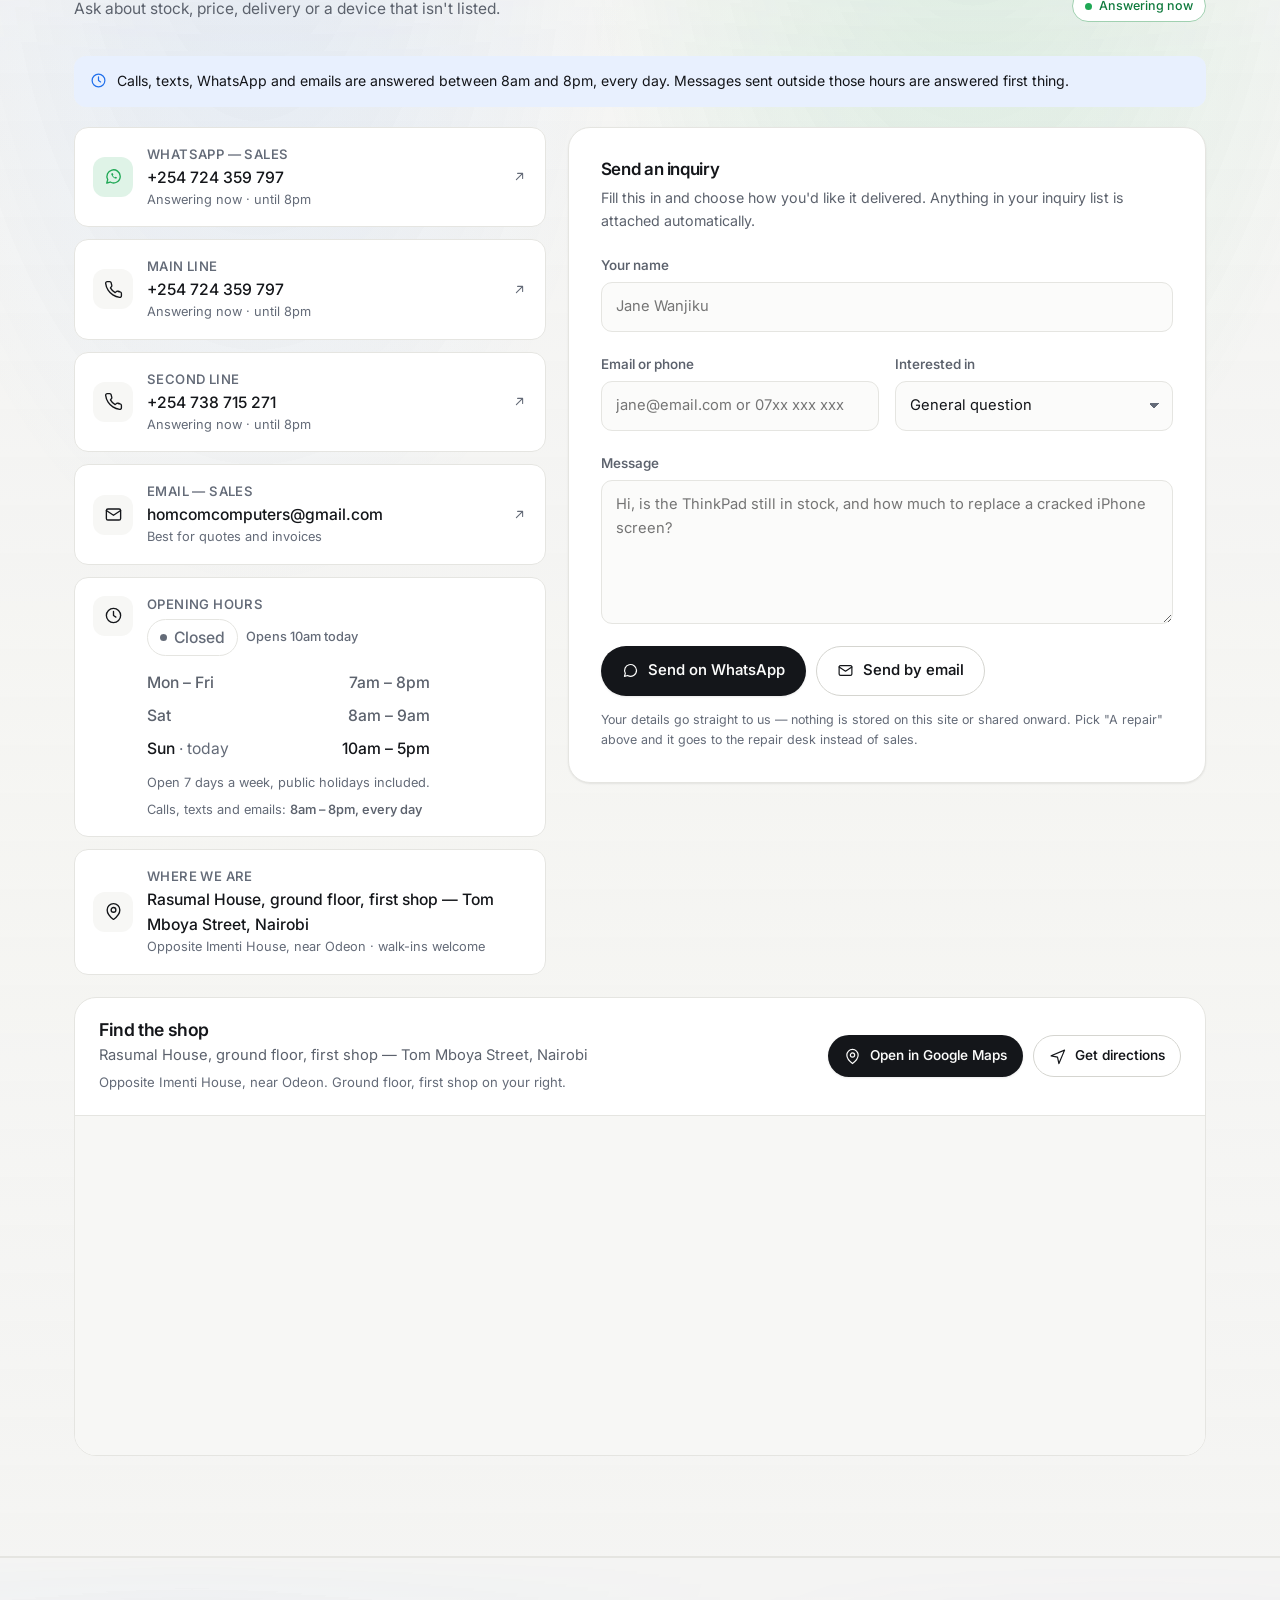
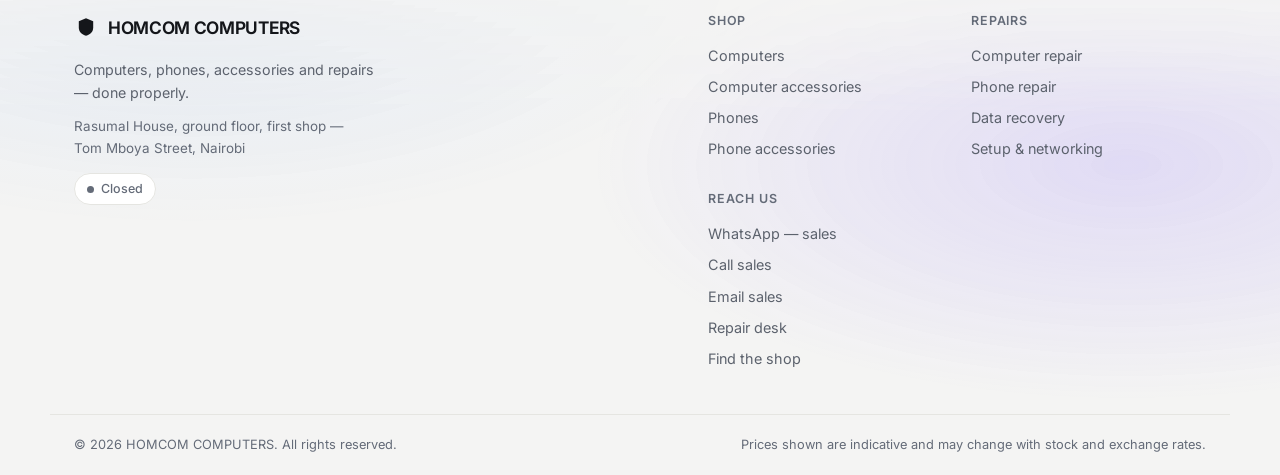
==== commit bdee84b0: "Stop the shop calling itself broken, and move the repair desk to 0106 998 733 Two things.  1. "This " ====
--- a/index.html
+++ b/index.html
@@ -309,7 +309,7 @@
               and whether it's worth fixing at all.
             </p>
           </div>
-          <a class="btn btn-primary" id="repairCta" href="https://wa.me/254751851228" target="_blank" rel="noopener">
+          <a class="btn btn-primary" id="repairCta" href="https://wa.me/254106998733" target="_blank" rel="noopener">
             <svg viewBox="0 0 24 24" aria-hidden="true"><path d="M20.5 11.6A8.4 8.4 0 0 1 7.9 19l-4.4 1.2 1.2-4.3A8.4 8.4 0 1 1 20.5 11.6z"/></svg>
             Describe your fault
           </a>
@@ -326,23 +326,23 @@
             <span class="status-pill" data-contact-pill></span>
           </div>
           <div class="repair-contact-links">
-            <a class="contact-card" id="repairWhatsapp" href="https://wa.me/254751851228" target="_blank" rel="noopener">
+            <a class="contact-card" id="repairWhatsapp" href="https://wa.me/254106998733" target="_blank" rel="noopener">
               <span class="contact-icon whatsapp">
                 <svg viewBox="0 0 24 24" aria-hidden="true"><path d="M20.5 11.6A8.4 8.4 0 0 1 7.9 19l-4.4 1.2 1.2-4.3A8.4 8.4 0 1 1 20.5 11.6z"/></svg>
               </span>
               <span class="contact-body">
                 <strong>Repairs — WhatsApp</strong>
-                <span data-site="repairPhone">+254 751 851 228</span>
+                <span data-site="repairPhone">+254 106 998 733</span>
                 <em>Send a photo of the fault</em>
               </span>
             </a>
-            <a class="contact-card" id="repairCall" href="tel:+254751851228">
+            <a class="contact-card" id="repairCall" href="tel:+254106998733">
               <span class="contact-icon">
                 <svg viewBox="0 0 24 24" aria-hidden="true"><path d="M22 16.9v3a2 2 0 0 1-2.2 2 19.8 19.8 0 0 1-8.6-3.1 19.5 19.5 0 0 1-6-6A19.8 19.8 0 0 1 2.1 4.2 2 2 0 0 1 4.1 2h3a2 2 0 0 1 2 1.7c.1 1 .4 1.9.7 2.8a2 2 0 0 1-.5 2.1L8.1 9.9a16 16 0 0 0 6 6l1.3-1.2a2 2 0 0 1 2.1-.5c.9.3 1.8.6 2.8.7a2 2 0 0 1 1.7 2z"/></svg>
               </span>
               <span class="contact-body">
                 <strong>Repairs — call</strong>
-                <span data-site="repairPhone">+254 751 851 228</span>
+                <span data-site="repairPhone">+254 106 998 733</span>
                 <em data-contact-status></em>
               </span>
             </a>
--- a/assets/css/styles.css
+++ b/assets/css/styles.css
@@ -1925,3 +1925,177 @@
   html, body { background: #fff; color: #000; }
   .card { break-inside: avoid; box-shadow: none; }
 }
+
+/* ---------------------------------------------------------------------------
+   color-mix() fallback — for iPhones on iOS 15 and older.
+
+   The palette above leans on color-mix() in 75 places, and Safari only learned
+   it in iOS 16.2. On an older iPhone every one of those declarations is thrown
+   away: the header loses its background so the page scrolls visibly underneath
+   it, the glass panels turn clear, and the focus rings vanish. That is not a
+   cosmetic loss — it makes the shop hard to read.
+
+   Below is the same palette written out by hand as rgba(), wrapped in a test so
+   it is invisible to any browser that does support color-mix. Modern phones
+   never see it; older ones get a solid, readable site.
+
+   GENERATED — if you change a colour in the tokens above, regenerate this block
+   rather than hand-editing it.
+   --------------------------------------------------------------------------- */
+@supports not (background: color-mix(in srgb, red 50%, transparent)) {
+
+  /* ── light ─────────────────────────────────────────────────────────────── */
+  :root { --amb-1:         rgba(31,111,235,0.2); --amb-2:         rgba(31,168,85,0.16); --amb-3:         rgba(124,92,255,0.17); --amb-4:         rgba(255,138,61,0.11); --amb-section:   rgba(31,111,235,0.1); --sheen-top:     inset 0 1px 0 rgba(255,255,255,0.55); --glass-bg:      rgba(255,255,255,0.58); --glass-bg-2:    rgba(255,255,255,0.78); --glass-brd:     rgba(255,255,255,0.62); }
+  .glass { background:
+    linear-gradient(150deg, rgba(255,255,255,0.26), transparent 44%),
+    var(--glass-bg); }
+  .glass::after { background: linear-gradient(100deg, transparent,
+    rgba(255,255,255,0.26), transparent); }
+  .site-header { background: rgba(251,251,250,0.82); }
+  .status-pill.is-open { border-color: rgb(160,208,176); }
+  .status-pill.is-open .status-dot { box-shadow: 0 0 0 0 rgba(31,168,85,0.7); }
+  .hero-glow { background:
+    radial-gradient(48% 38% at 20% 22%, rgba(31,111,235,0.3), transparent 70%),
+    radial-gradient(42% 32% at 80% 10%, rgba(124,92,255,0.24), transparent 70%),
+    
+    radial-gradient(36% 24% at 32% 60%, rgba(31,168,85,0.2), transparent 72%),
+    radial-gradient(32% 22% at 64% 68%, rgba(31,111,235,0.22), transparent 72%),
+    radial-gradient(26% 18% at 52% 34%, rgba(255,138,61,0.12), transparent 74%); }
+  .section:nth-of-type(even)::after { background: radial-gradient(52% 100% at 32% 4%,
+    rgba(124,92,255,0.144), transparent 74%); }
+  .section-alt { background:
+    linear-gradient(180deg,
+      rgba(243,243,241,0.74),
+      rgba(243,243,241,0.88)); }
+  .section-alt::before { background: linear-gradient(90deg, transparent,
+    rgba(255,255,255,0.55) 30%,
+    rgba(255,255,255,0.55) 70%, transparent); }
+  .search input:focus { box-shadow: 0 0 0 2px var(--accent),
+              0 0 0 5px rgba(31,111,235,0.22); }
+  .card { background:
+    linear-gradient(180deg, rgba(255,255,255,0.06), transparent 42%),
+    var(--surface); }
+  .spin-badge { background: rgba(255,255,255,0.86); }
+  .chip-offer { border-color: rgb(224,155,148); }
+  .data-error { border: 1px solid rgba(141,87,9,0.4); background: rgb(244,238,230); }
+  .data-error code { background: rgba(20,22,26,0.1); }
+  .contact-icon.whatsapp { background: rgba(31,168,85,0.14); }
+  .field input:focus, .field textarea:focus, .field select:focus { box-shadow: 0 0 0 2px var(--accent),
+              0 0 0 5px rgba(31,111,235,0.22); }
+  .compare-bar { background: rgba(255,255,255,0.92); }
+  .compare-table tr.differs td { background: rgba(31,111,235,0.06); }
+  .manage-banner.edited { border-color: rgba(31,111,235,0.3); }
+  .row-flag.time { background: rgba(31,111,235,0.14); border: 1px solid rgba(31,111,235,0.3); }
+  .price-field:focus-within { box-shadow: 0 0 0 2px var(--accent), 0 0 0 5px rgba(31,111,235,0.22); }
+  .manage-row select[data-value="out"] { border-color: rgb(221,158,152); }
+  .tool-btn.danger:hover { border-color: rgb(219,141,134); }
+  .site-footer { background: rgba(243,243,241,0.78); }
+  .hero-search:hover { border-color: rgba(158,193,246,0.742); box-shadow:
+    inset 0 1px 0 var(--glass-edge),
+    0 14px 34px rgba(16, 18, 22, .13),
+    0 0 0 6px rgba(31,111,235,0.09); }
+  .search-bar { border-bottom: 1px solid rgba(229,229,225,0.7); }
+  .search-foot { border-top: 1px solid rgba(229,229,225,0.7); background: rgba(247,247,245,0.55); }
+  .spin-hint { background: rgba(20,22,26,0.88); }
+  .thumb.on { box-shadow: 0 0 0 2px rgba(31,111,235,0.25); }
+  .scroll-progress { background: linear-gradient(90deg,
+    var(--accent), rgb(31,142,153)); }
+  .card::after, .feature::after, .service::after, .contact-card:not(.static)::after { background: radial-gradient(260px circle at var(--mx, 50%) var(--my, 50%),
+    rgba(31,111,235,0.12), transparent 65%); }
+  @media (hover: none), (pointer: coarse) { html { background:
+      radial-gradient(135% 78% at 2% 22%,   rgba(31,111,235,0.104), transparent 82%),
+      radial-gradient(130% 72% at 100% 48%, rgba(124,92,255,0.088), transparent 82%),
+      radial-gradient(135% 70% at 70% 76%,  rgba(31,168,85,0.083), transparent 84%),
+      radial-gradient(120% 62% at 8% 58%,   rgba(255,138,61,0.057), transparent 84%),
+      radial-gradient(125% 65% at 52% 30%,  rgba(31,111,235,0.104), transparent 84%),
+      var(--bg); } }
+  @media (hover: none), (pointer: coarse) { .site-header { background:
+      linear-gradient(var(--bg), rgb(231,238,249)),
+      var(--bg); } }
+  @media (hover: none), (pointer: coarse) { .site-header::after { background: linear-gradient(
+      rgb(231,238,249),
+      rgba(0,0,0,0)); } }
+
+  /* ── dark ──────────────────────────────────────────────────────────────── */
+  [data-theme="dark"] { --amb-1:         rgba(90,155,255,0.2); --amb-2:         rgba(47,208,114,0.16); --amb-3:         rgba(124,92,255,0.17); --amb-4:         rgba(255,138,61,0.11); --amb-section:   rgba(90,155,255,0.1); --sheen-top:     inset 0 1px 0 rgba(255,255,255,0.55); --glass-bg:      rgba(23,26,32,0.58); --glass-bg-2:    rgba(23,26,32,0.78); --glass-brd:     rgba(255,255,255,0.62); }
+  [data-theme="dark"] { --amb-1:         rgba(90,155,255,0.26); --amb-2:         rgba(47,208,114,0.15); --amb-3:         rgba(139,108,255,0.24); --amb-4:         rgba(255,122,61,0.12); --amb-section:   rgba(90,155,255,0.3); --glass-bg:      rgba(35,42,54,0.52); --glass-bg-2:    rgba(35,42,54,0.74); --glass-brd:     rgba(255,255,255,0.14); }
+  [data-theme="dark"] .glass { background:
+    linear-gradient(150deg, rgba(255,255,255,0.26), transparent 44%),
+    var(--glass-bg); }
+  [data-theme="dark"] .glass::after { background: linear-gradient(100deg, transparent,
+    rgba(255,255,255,0.26), transparent); }
+  [data-theme="dark"] .site-header { background: rgba(15,17,21,0.82); }
+  [data-theme="dark"] .status-pill.is-open { border-color: rgb(41,100,73); }
+  [data-theme="dark"] .status-pill.is-open .status-dot { box-shadow: 0 0 0 0 rgba(47,208,114,0.7); }
+  [data-theme="dark"] .hero-glow { background:
+    radial-gradient(48% 38% at 20% 22%, rgba(90,155,255,0.3), transparent 70%),
+    radial-gradient(42% 32% at 80% 10%, rgba(124,92,255,0.24), transparent 70%),
+    
+    radial-gradient(36% 24% at 32% 60%, rgba(47,208,114,0.2), transparent 72%),
+    radial-gradient(32% 22% at 64% 68%, rgba(90,155,255,0.22), transparent 72%),
+    radial-gradient(26% 18% at 52% 34%, rgba(255,138,61,0.12), transparent 74%); }
+  [data-theme="dark"] .hero-glow { background:
+    radial-gradient(48% 38% at 20% 22%, rgba(90,155,255,0.34), transparent 70%),
+    radial-gradient(42% 32% at 80% 10%, rgba(139,108,255,0.3), transparent 70%),
+    radial-gradient(36% 24% at 32% 60%, rgba(47,208,114,0.2), transparent 72%),
+    radial-gradient(32% 22% at 64% 68%, rgba(90,155,255,0.26), transparent 72%),
+    radial-gradient(26% 18% at 52% 34%, rgba(255,122,61,0.14), transparent 74%); }
+  [data-theme="dark"] .section:nth-of-type(even)::after { background: radial-gradient(52% 100% at 32% 4%,
+    rgba(139,108,255,0.204), transparent 74%); }
+  [data-theme="dark"] .section-alt { background:
+    linear-gradient(180deg,
+      rgba(20,23,29,0.74),
+      rgba(20,23,29,0.88)); }
+  [data-theme="dark"] .section-alt::before { background: linear-gradient(90deg, transparent,
+    rgba(255,255,255,0.55) 30%,
+    rgba(255,255,255,0.55) 70%, transparent); }
+  [data-theme="dark"] .section-alt { background: linear-gradient(180deg,
+    rgba(20,23,29,0.62),
+    rgba(20,23,29,0.8)); }
+  [data-theme="dark"] .search input:focus { box-shadow: 0 0 0 2px var(--accent),
+              0 0 0 5px rgba(90,155,255,0.22); }
+  [data-theme="dark"] .card { background:
+    linear-gradient(180deg, rgba(255,255,255,0.06), transparent 42%),
+    var(--surface); }
+  [data-theme="dark"] .spin-badge { background: rgba(23,26,32,0.86); }
+  [data-theme="dark"] .chip-offer { border-color: rgb(120,60,61); }
+  [data-theme="dark"] .data-error { border: 1px solid rgba(240,180,41,0.4); background: rgb(45,41,33); }
+  [data-theme="dark"] .data-error code { background: rgba(242,243,245,0.1); }
+  [data-theme="dark"] .contact-icon.whatsapp { background: rgba(47,208,114,0.14); }
+  [data-theme="dark"] .field input:focus, [data-theme="dark"] .field textarea:focus, [data-theme="dark"] .field select:focus { box-shadow: 0 0 0 2px var(--accent),
+              0 0 0 5px rgba(90,155,255,0.22); }
+  [data-theme="dark"] .compare-bar { background: rgba(23,26,32,0.92); }
+  [data-theme="dark"] .compare-table tr.differs td { background: rgba(90,155,255,0.06); }
+  [data-theme="dark"] .manage-banner.edited { border-color: rgba(90,155,255,0.3); }
+  [data-theme="dark"] .row-flag.time { background: rgba(90,155,255,0.14); border: 1px solid rgba(90,155,255,0.3); }
+  [data-theme="dark"] .price-field:focus-within { box-shadow: 0 0 0 2px var(--accent), 0 0 0 5px rgba(90,155,255,0.22); }
+  [data-theme="dark"] .manage-row select[data-value="out"] { border-color: rgb(125,74,75); }
+  [data-theme="dark"] .tool-btn.danger:hover { border-color: rgb(147,82,82); }
+  [data-theme="dark"] .site-footer { background: rgba(20,23,29,0.78); }
+  [data-theme="dark"] .site-footer { background: rgba(20,23,29,0.64); }
+  [data-theme="dark"] .hero-search:hover { border-color: rgba(128,178,255,0.415); box-shadow:
+    inset 0 1px 0 var(--glass-edge),
+    0 14px 34px rgba(16, 18, 22, .13),
+    0 0 0 6px rgba(90,155,255,0.09); }
+  [data-theme="dark"] .search-bar { border-bottom: 1px solid rgba(38,42,51,0.7); }
+  [data-theme="dark"] .search-foot { border-top: 1px solid rgba(38,42,51,0.7); background: rgba(29,33,41,0.55); }
+  [data-theme="dark"] .spin-hint { background: rgba(242,243,245,0.88); }
+  [data-theme="dark"] .thumb.on { box-shadow: 0 0 0 2px rgba(90,155,255,0.25); }
+  [data-theme="dark"] .scroll-progress { background: linear-gradient(90deg,
+    var(--accent), rgb(66,184,177)); }
+  [data-theme="dark"] .card::after, [data-theme="dark"] .feature::after, [data-theme="dark"] .service::after, [data-theme="dark"] .contact-card:not(.static)::after { background: radial-gradient(260px circle at var(--mx, 50%) var(--my, 50%),
+    rgba(90,155,255,0.12), transparent 65%); }
+  @media (hover: none), (pointer: coarse) { [data-theme="dark"] html { background:
+      radial-gradient(135% 78% at 2% 22%,   rgba(90,155,255,0.135), transparent 82%),
+      radial-gradient(130% 72% at 100% 48%, rgba(139,108,255,0.125), transparent 82%),
+      radial-gradient(135% 70% at 70% 76%,  rgba(47,208,114,0.078), transparent 84%),
+      radial-gradient(120% 62% at 8% 58%,   rgba(255,122,61,0.062), transparent 84%),
+      radial-gradient(125% 65% at 52% 30%,  rgba(90,155,255,0.135), transparent 84%),
+      var(--bg); } }
+  @media (hover: none), (pointer: coarse) { [data-theme="dark"] .site-header { background:
+      linear-gradient(var(--bg), rgb(22,29,42)),
+      var(--bg); } }
+  @media (hover: none), (pointer: coarse) { [data-theme="dark"] .site-header::after { background: linear-gradient(
+      rgb(22,29,42),
+      rgba(0,0,0,0)); } }
+}
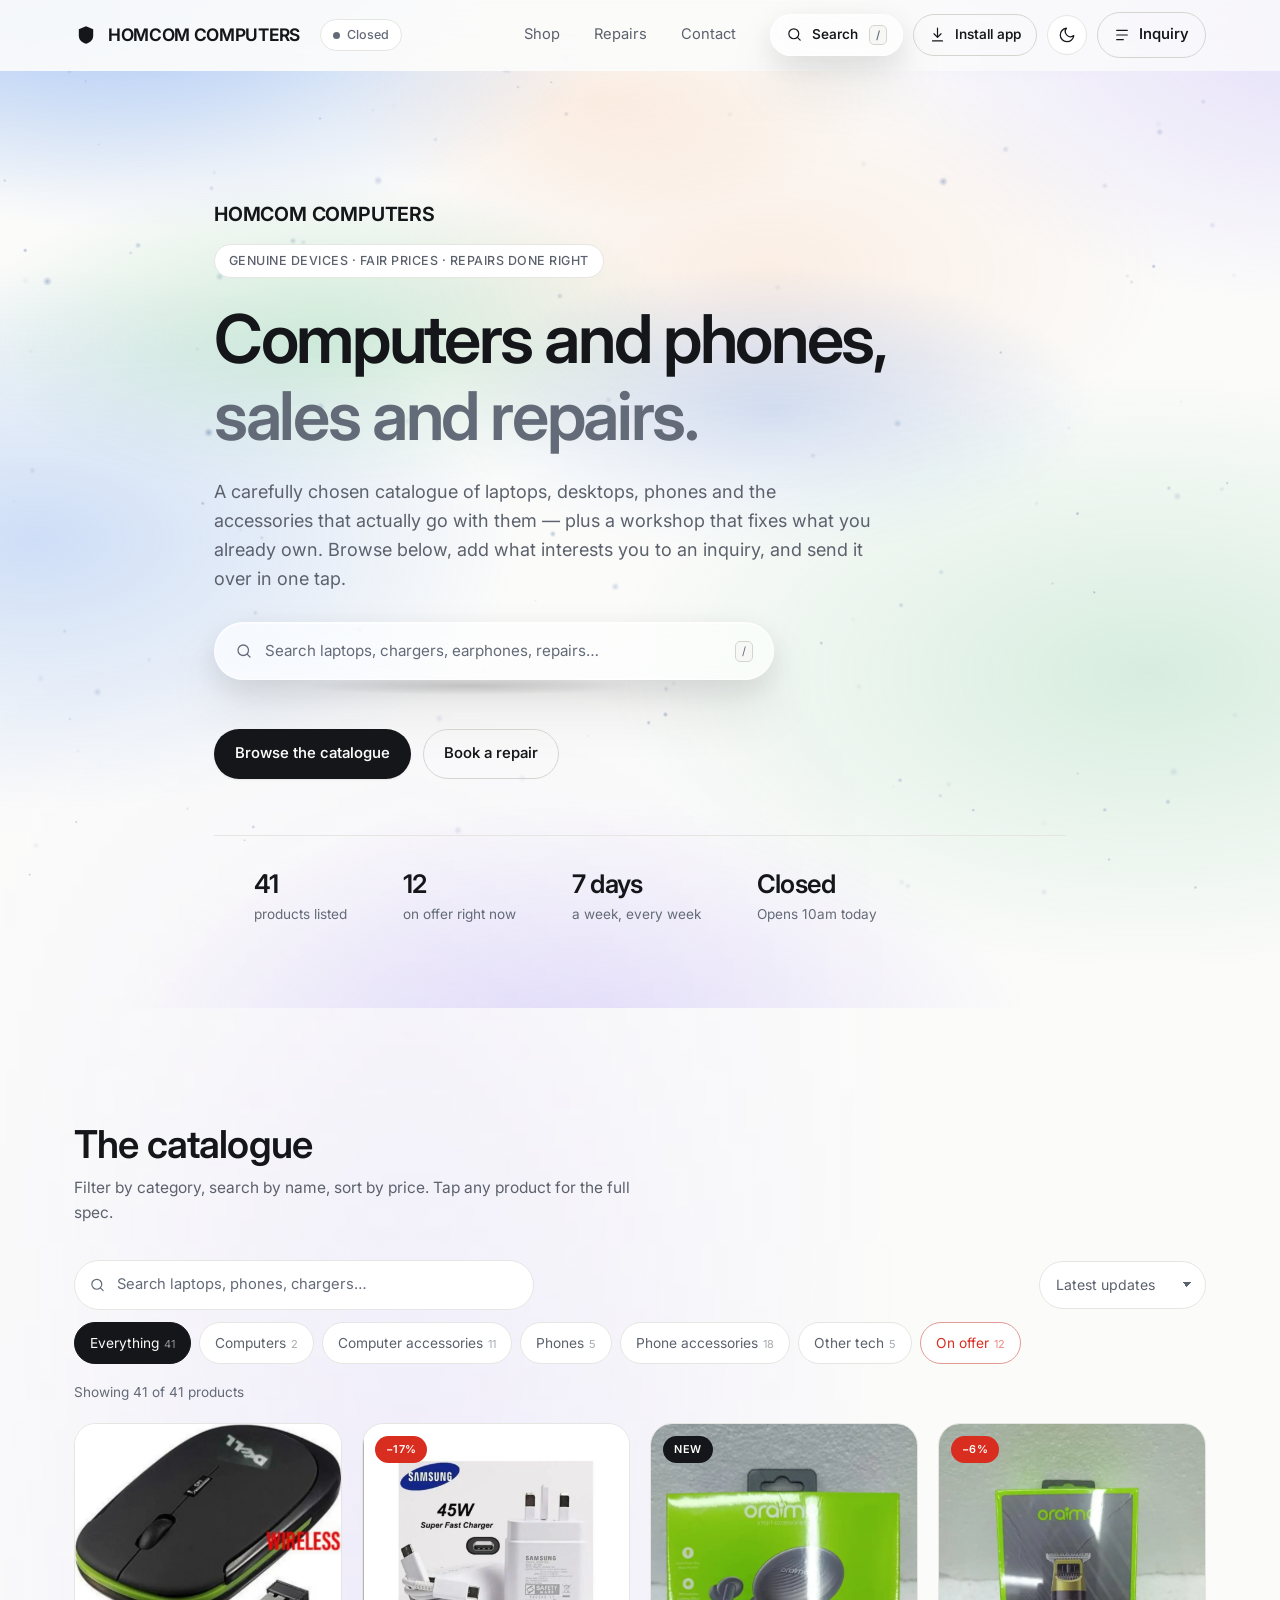
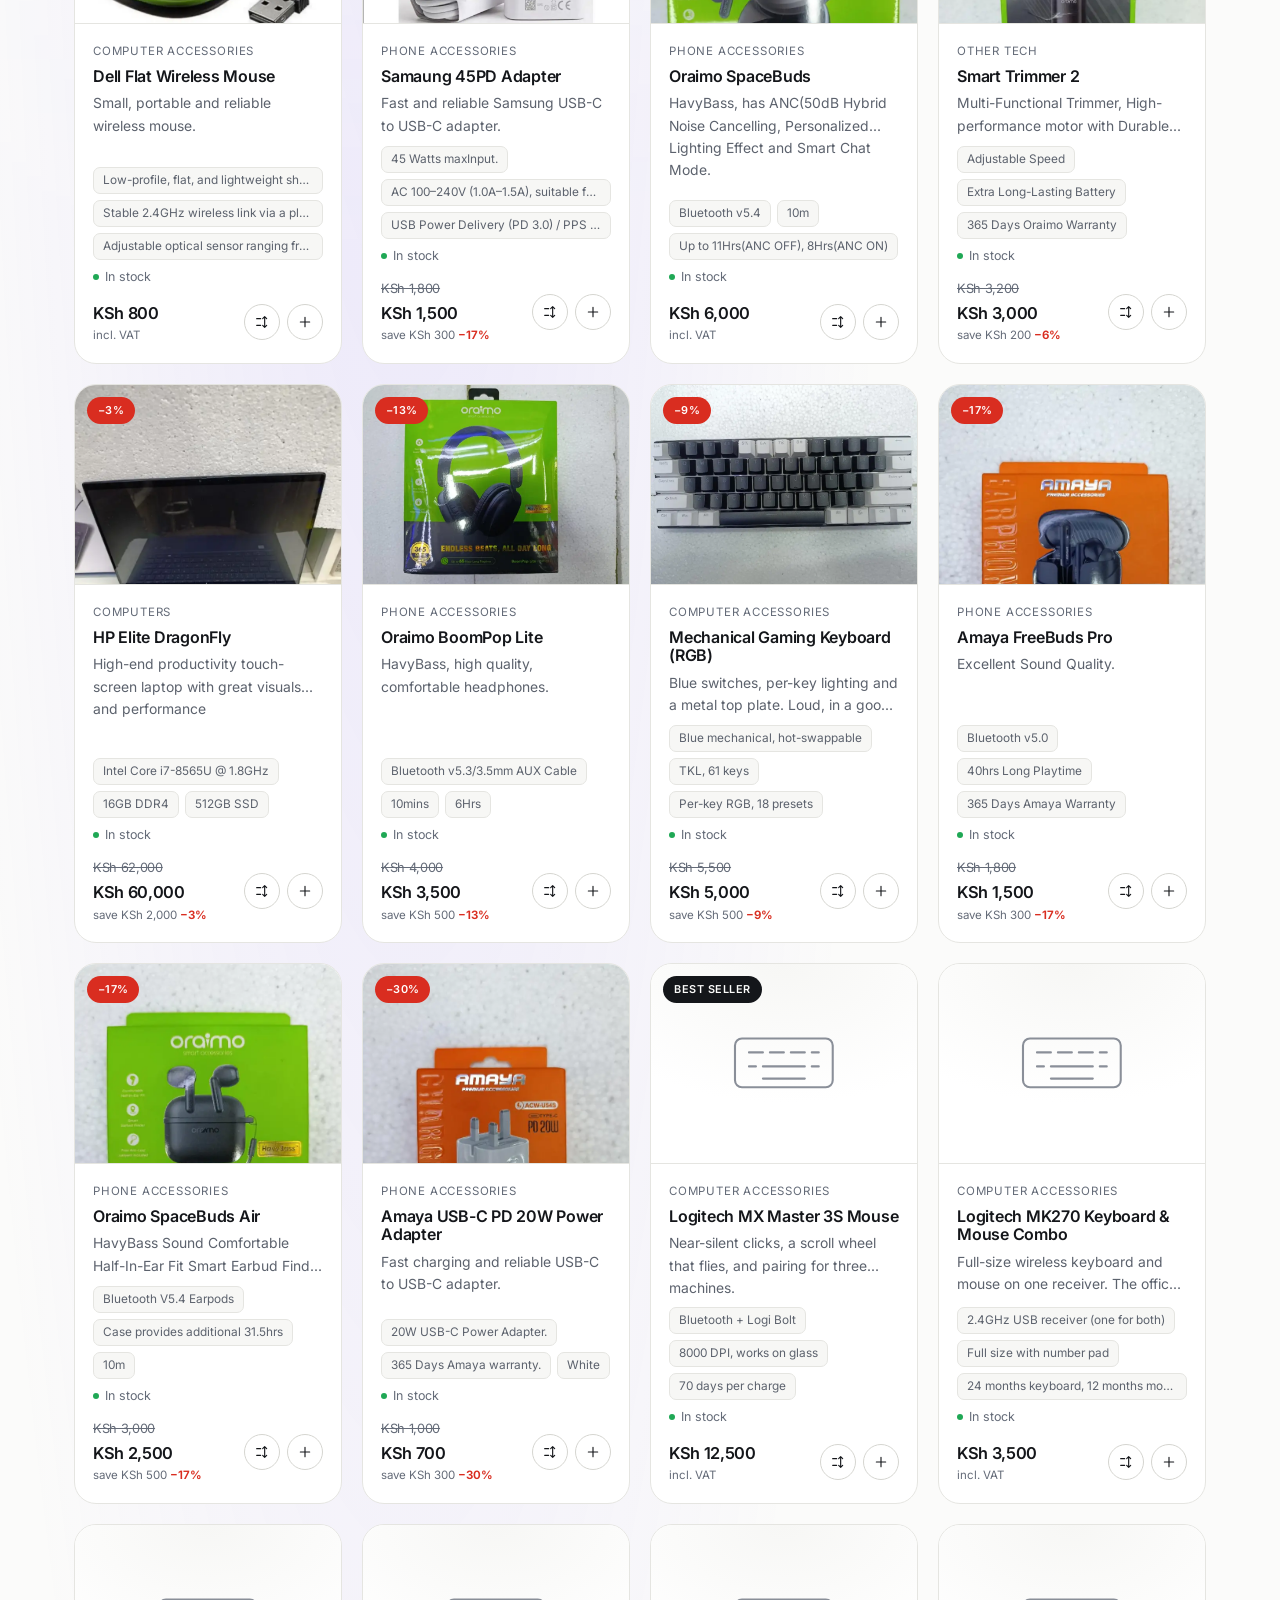
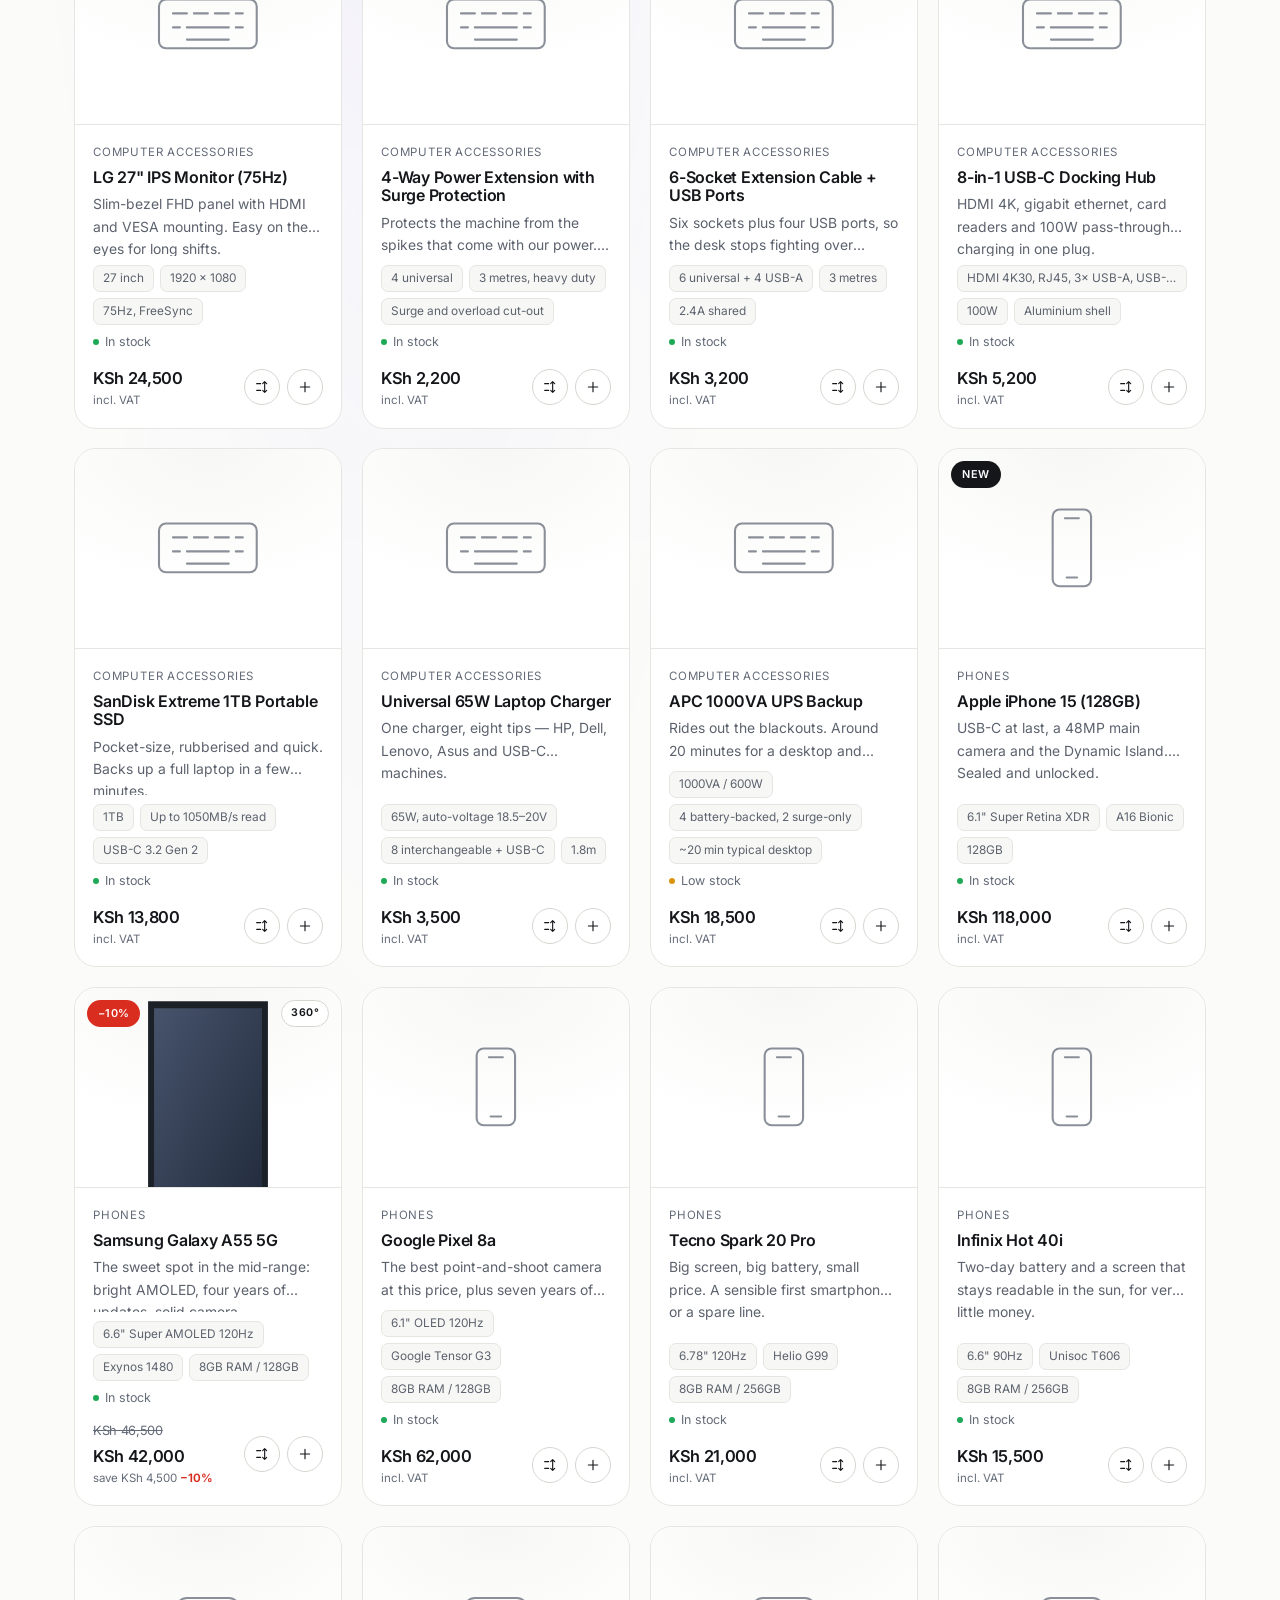
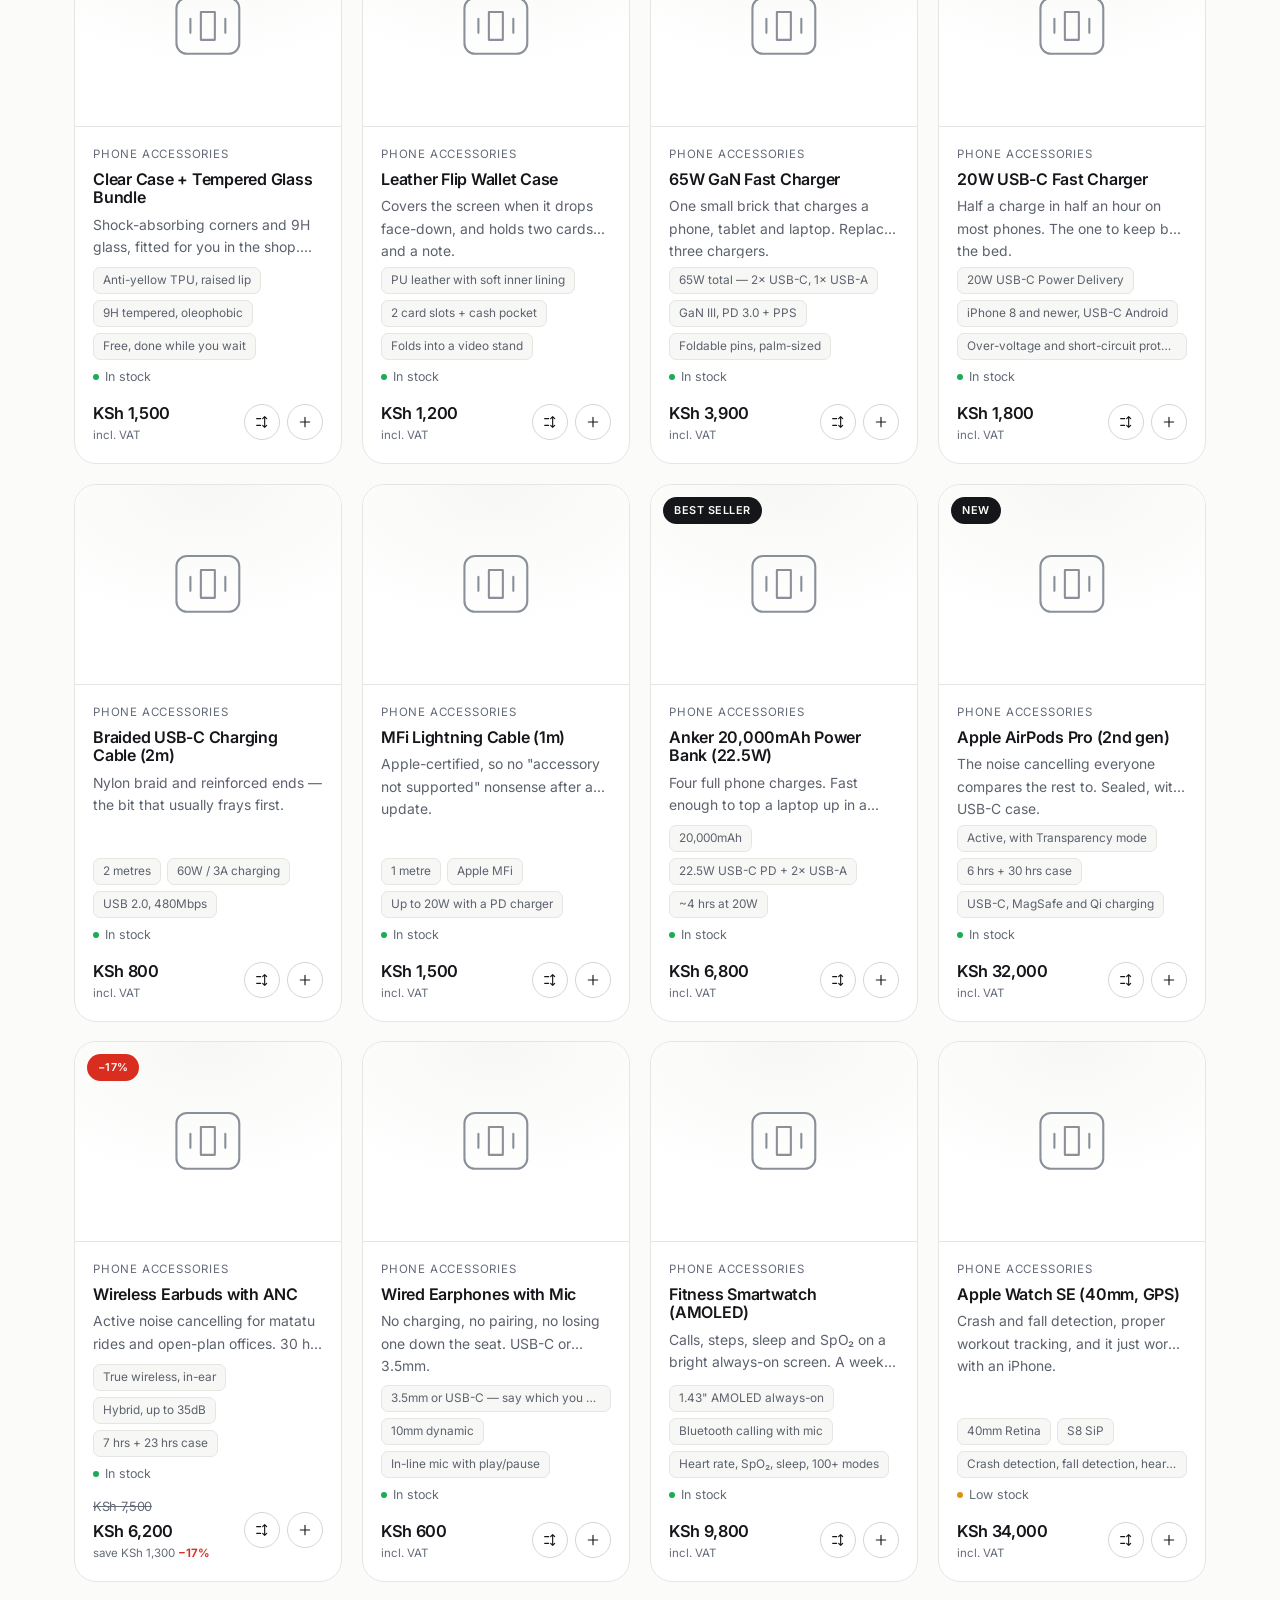
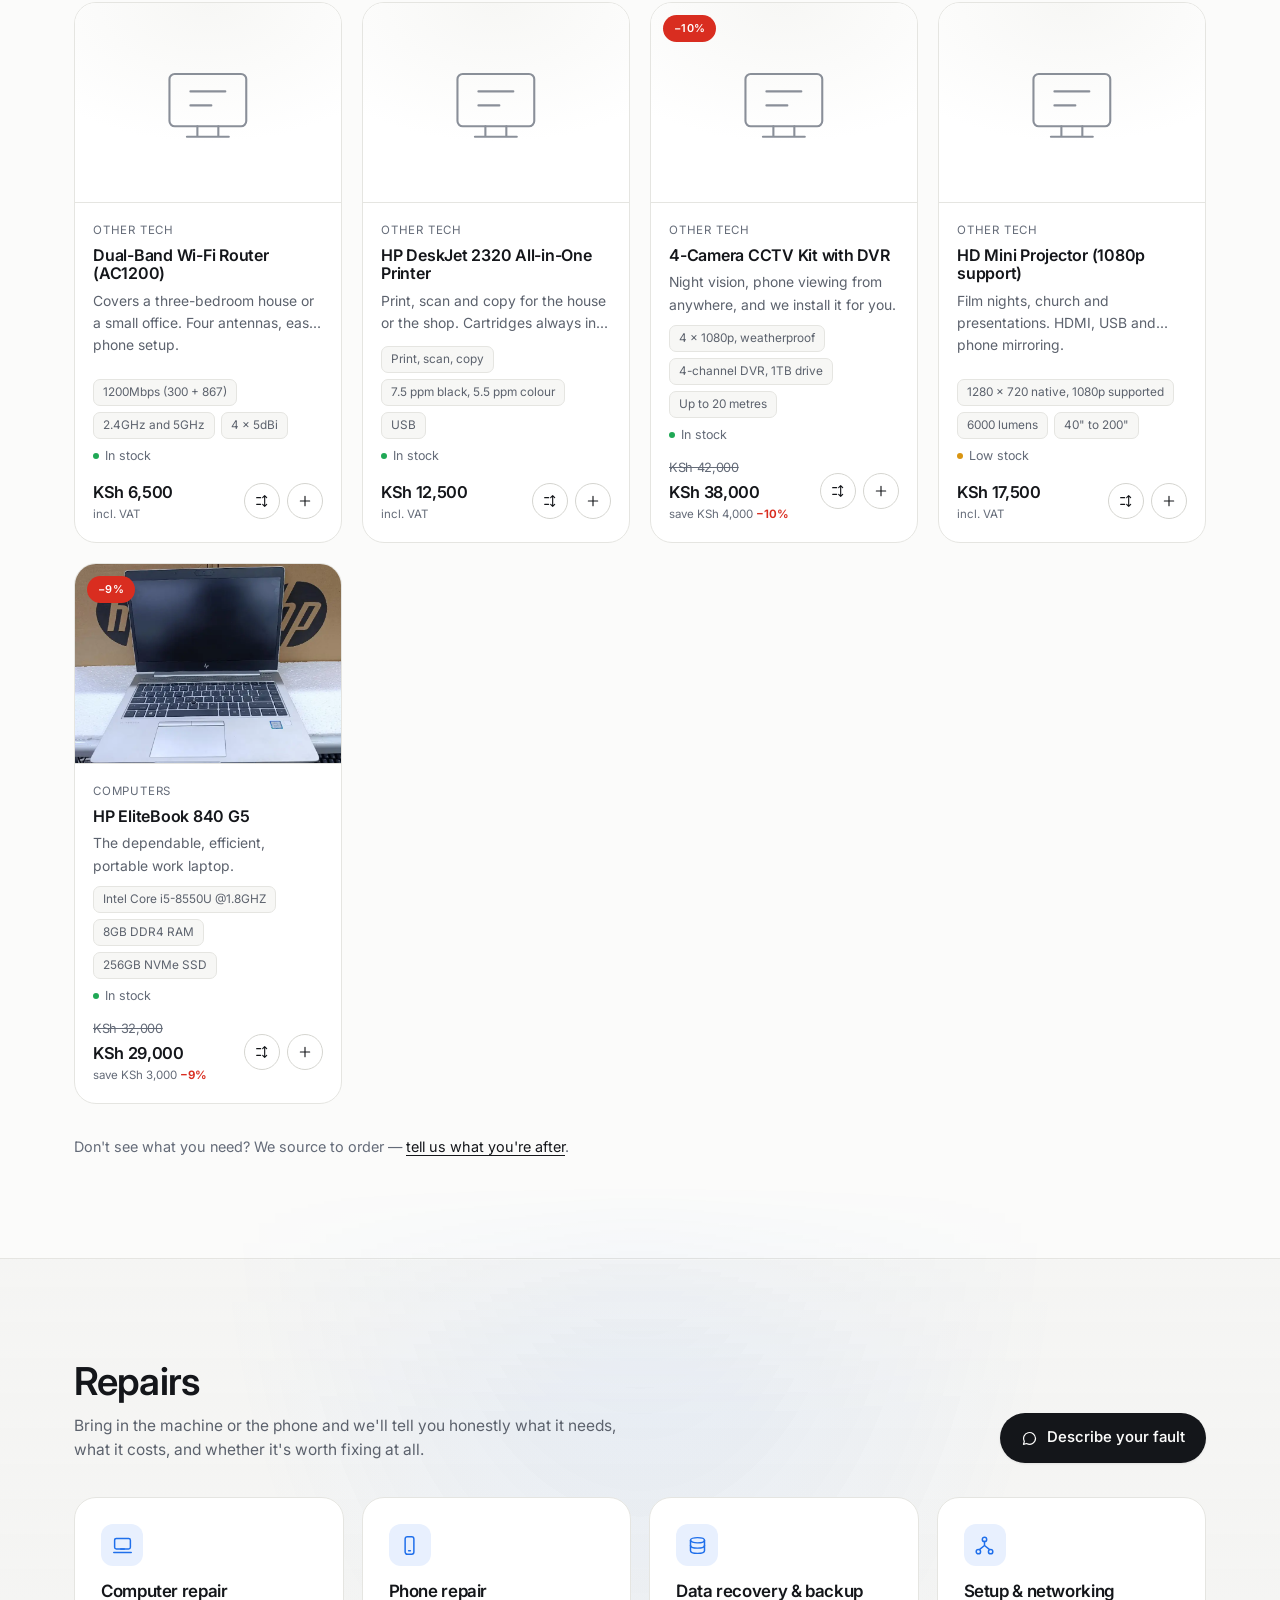
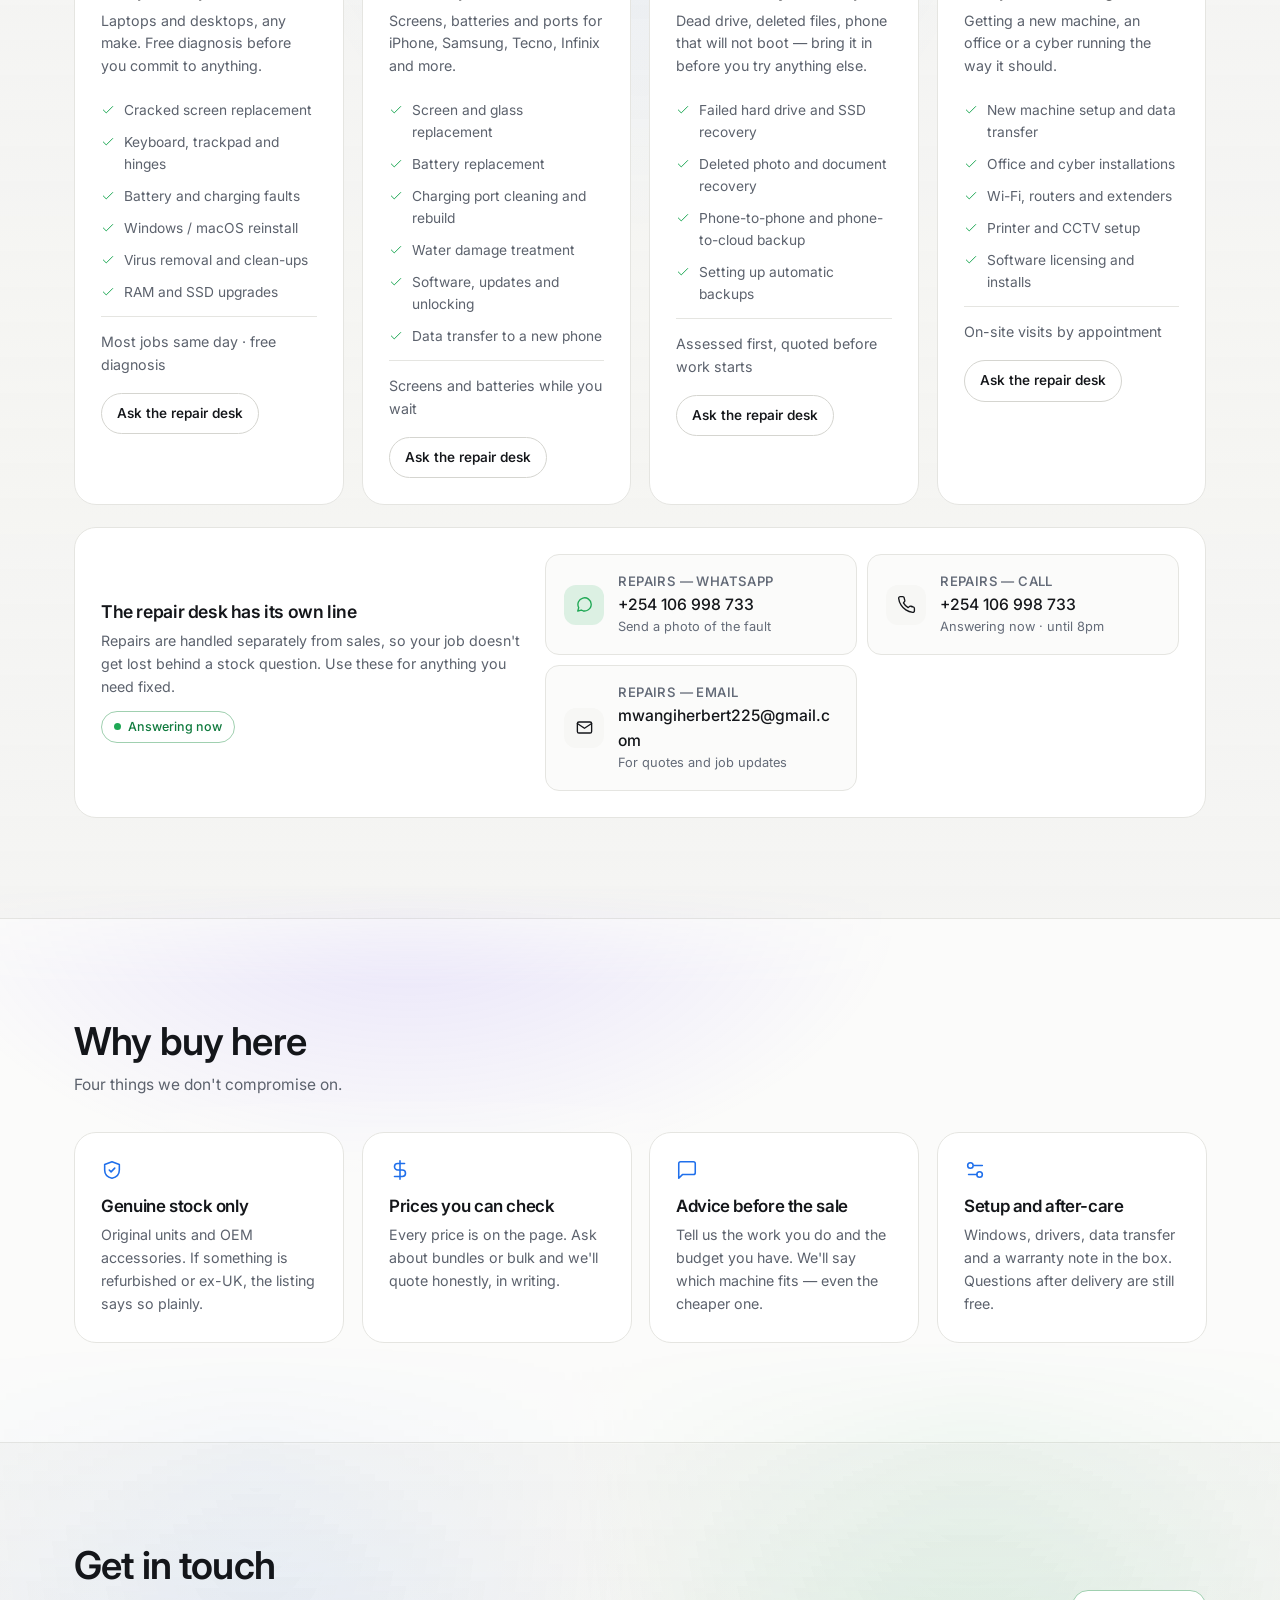
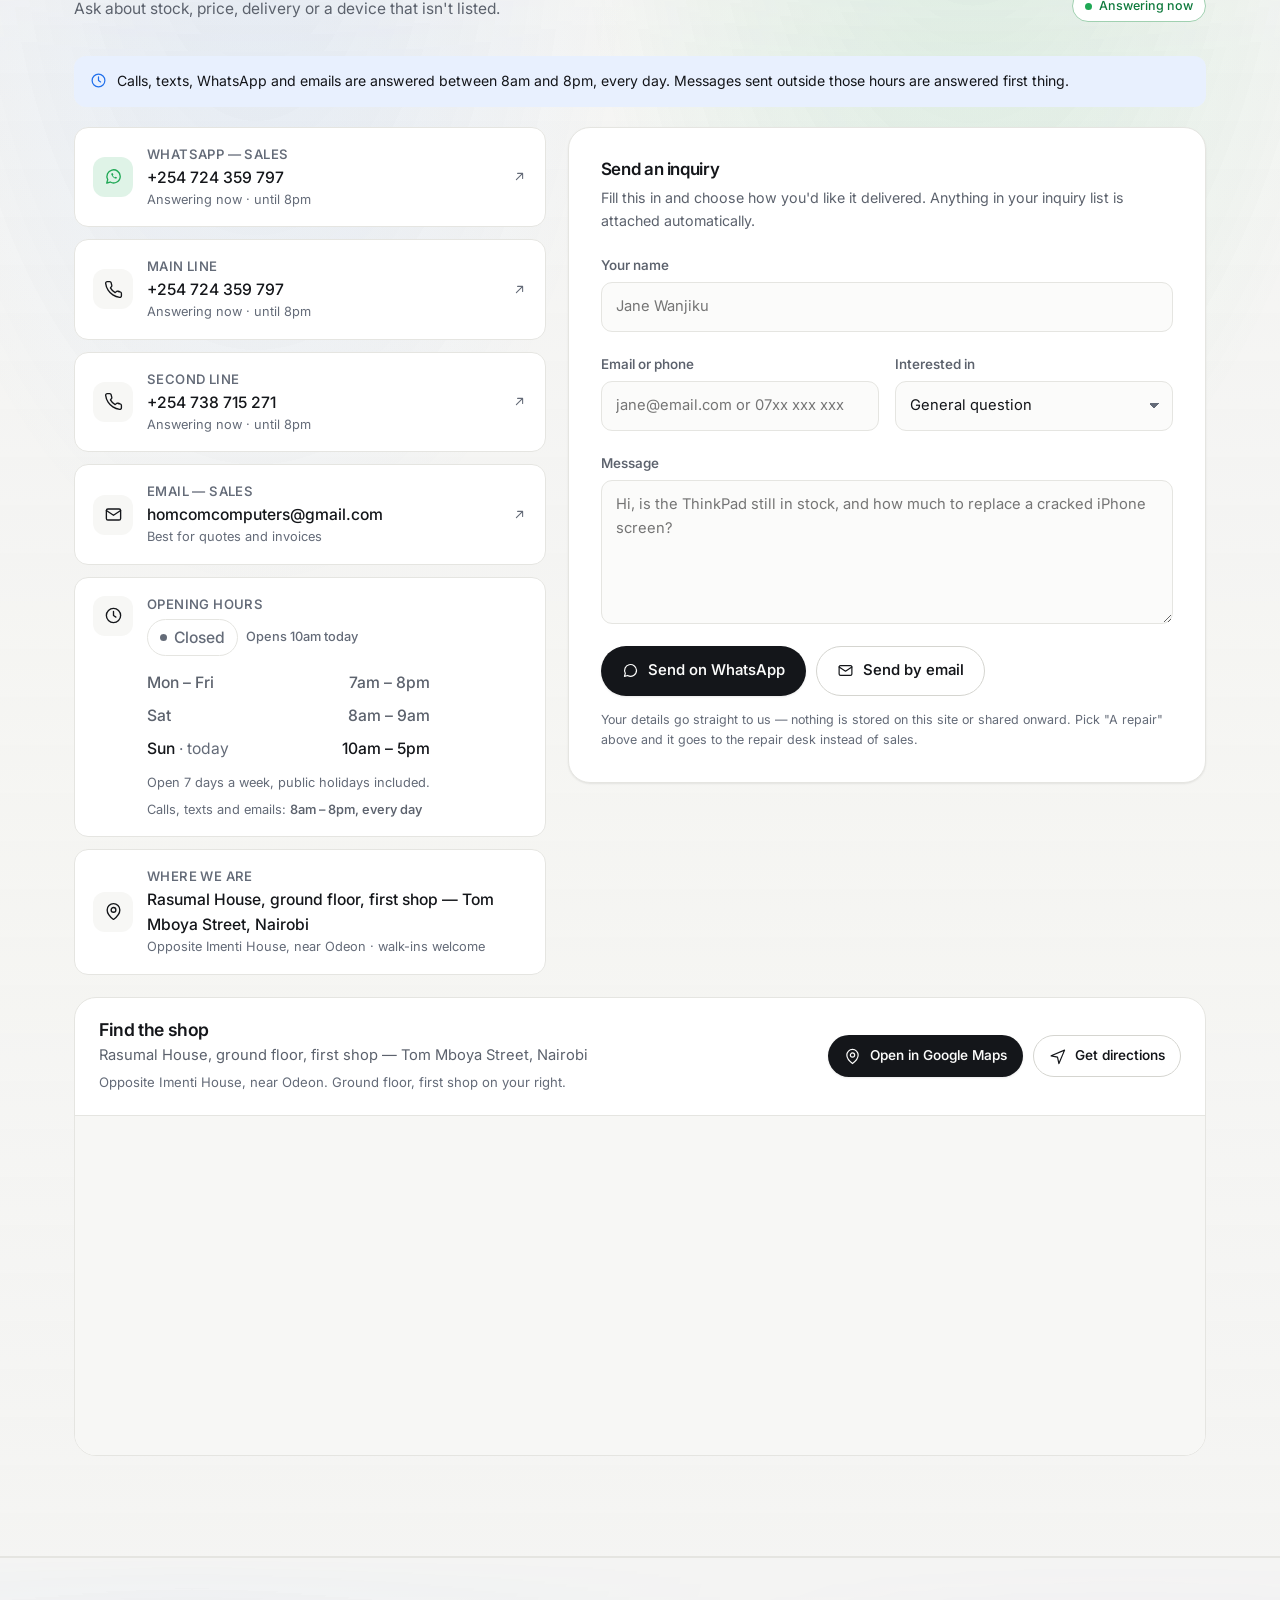
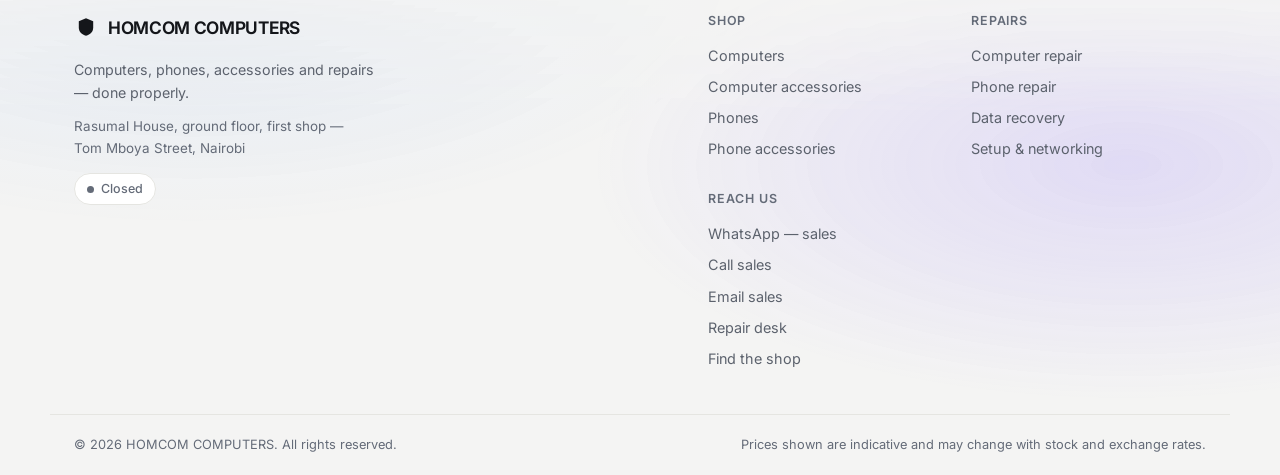
==== commit 2bc2b32d: "Put a live sky of stars and shooting stars behind the shop assets/js/starfield.js paints a canvas th" ====
--- a/index.html
+++ b/index.html
@@ -706,5 +706,9 @@
 
   <script src="assets/js/data.js"></script>
   <script src="assets/js/app.js"></script>
+  <!-- The night sky. Loaded last and on its own: it is decoration, so it must
+       never be in the way of the catalogue arriving, and if it fails the shop
+       does not notice. -->
+  <script src="assets/js/starfield.js" defer></script>
 </body>
 </html>
--- a/assets/css/styles.css
+++ b/assets/css/styles.css
@@ -166,6 +166,32 @@
     url("data:image/svg+xml,%3Csvg xmlns='http://www.w3.org/2000/svg' width='180' height='180'%3E%3Cfilter id='n'%3E%3CfeTurbulence type='fractalNoise' baseFrequency='.85' numOctaves='3' stitchTiles='stitch'/%3E%3C/filter%3E%3Crect width='100%25' height='100%25' filter='url(%23n)'/%3E%3C/svg%3E");
   mix-blend-mode: soft-light;
 }
+
+/* ── The night sky ───────────────────────────────────────────────────────────
+   assets/js/starfield.js inserts <canvas id="sky"> as the first thing in the
+   body and paints the stars into it. The rules here are the ones that must
+   hold even if that script never runs, and the places the sky must get out of
+   the way: it is decoration, and decoration does not belong behind text that
+   someone is straining to read, on paper, or in a high-contrast mode.
+   ------------------------------------------------------------------------- */
+#sky {
+  position: fixed; inset: 0; z-index: -2; pointer-events: none;
+  /* Fades in once the first frame is painted, so the sky never "pops". */
+  animation: skyIn .9s var(--ease, ease) both;
+}
+@keyframes skyIn { from { opacity: 0; } to { opacity: 1; } }
+
+/* Someone who has asked for less motion still gets the stars — the script
+   draws them once and stops — but not the fade. */
+@media (prefers-reduced-motion: reduce) {
+  #sky { animation: none; }
+}
+
+/* High contrast, forced colours, lite mode and paper: no sky at all. */
+@media (prefers-contrast: more) { #sky { display: none; } }
+@media (forced-colors: active)  { #sky { display: none; } }
+html.lite #sky { display: none; }
+@media print { #sky { display: none !important; } }
 
 img, svg { display: block; max-width: 100%; }
 button, input, select, textarea { font: inherit; color: inherit; }
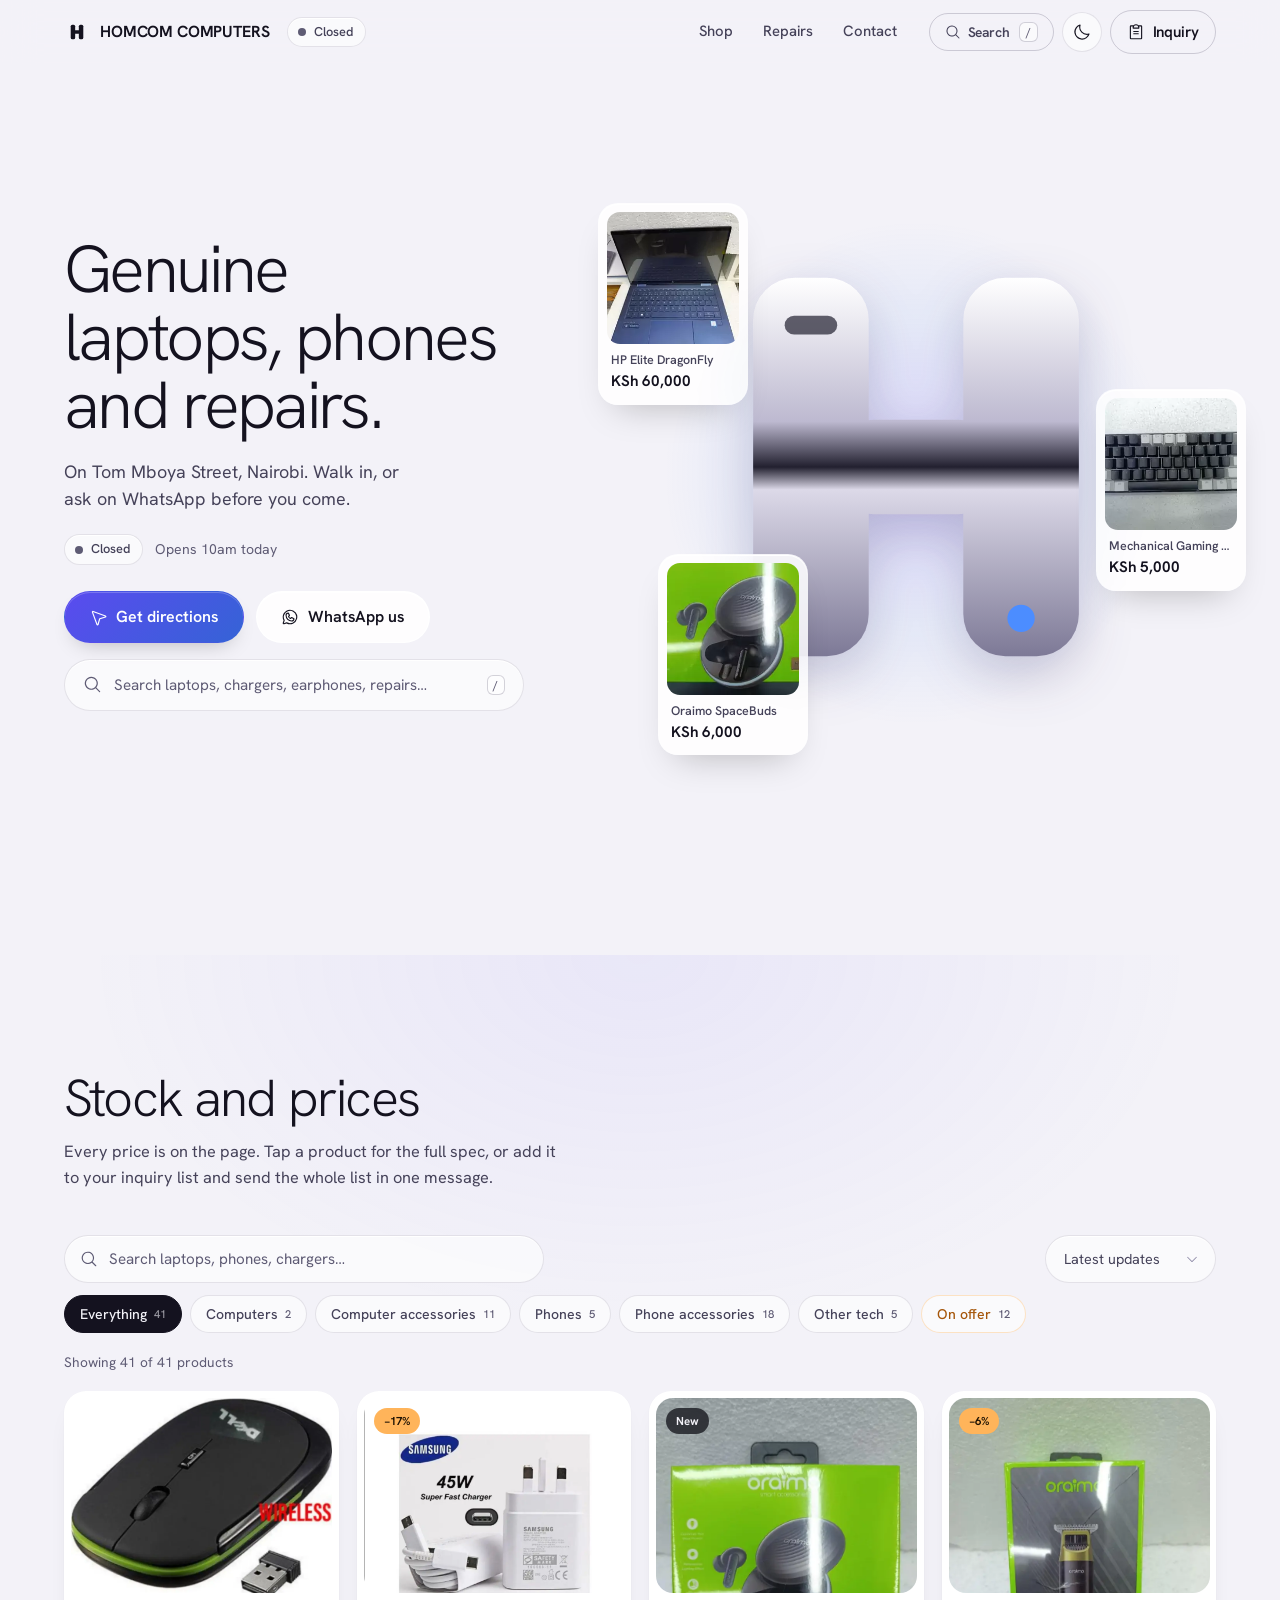
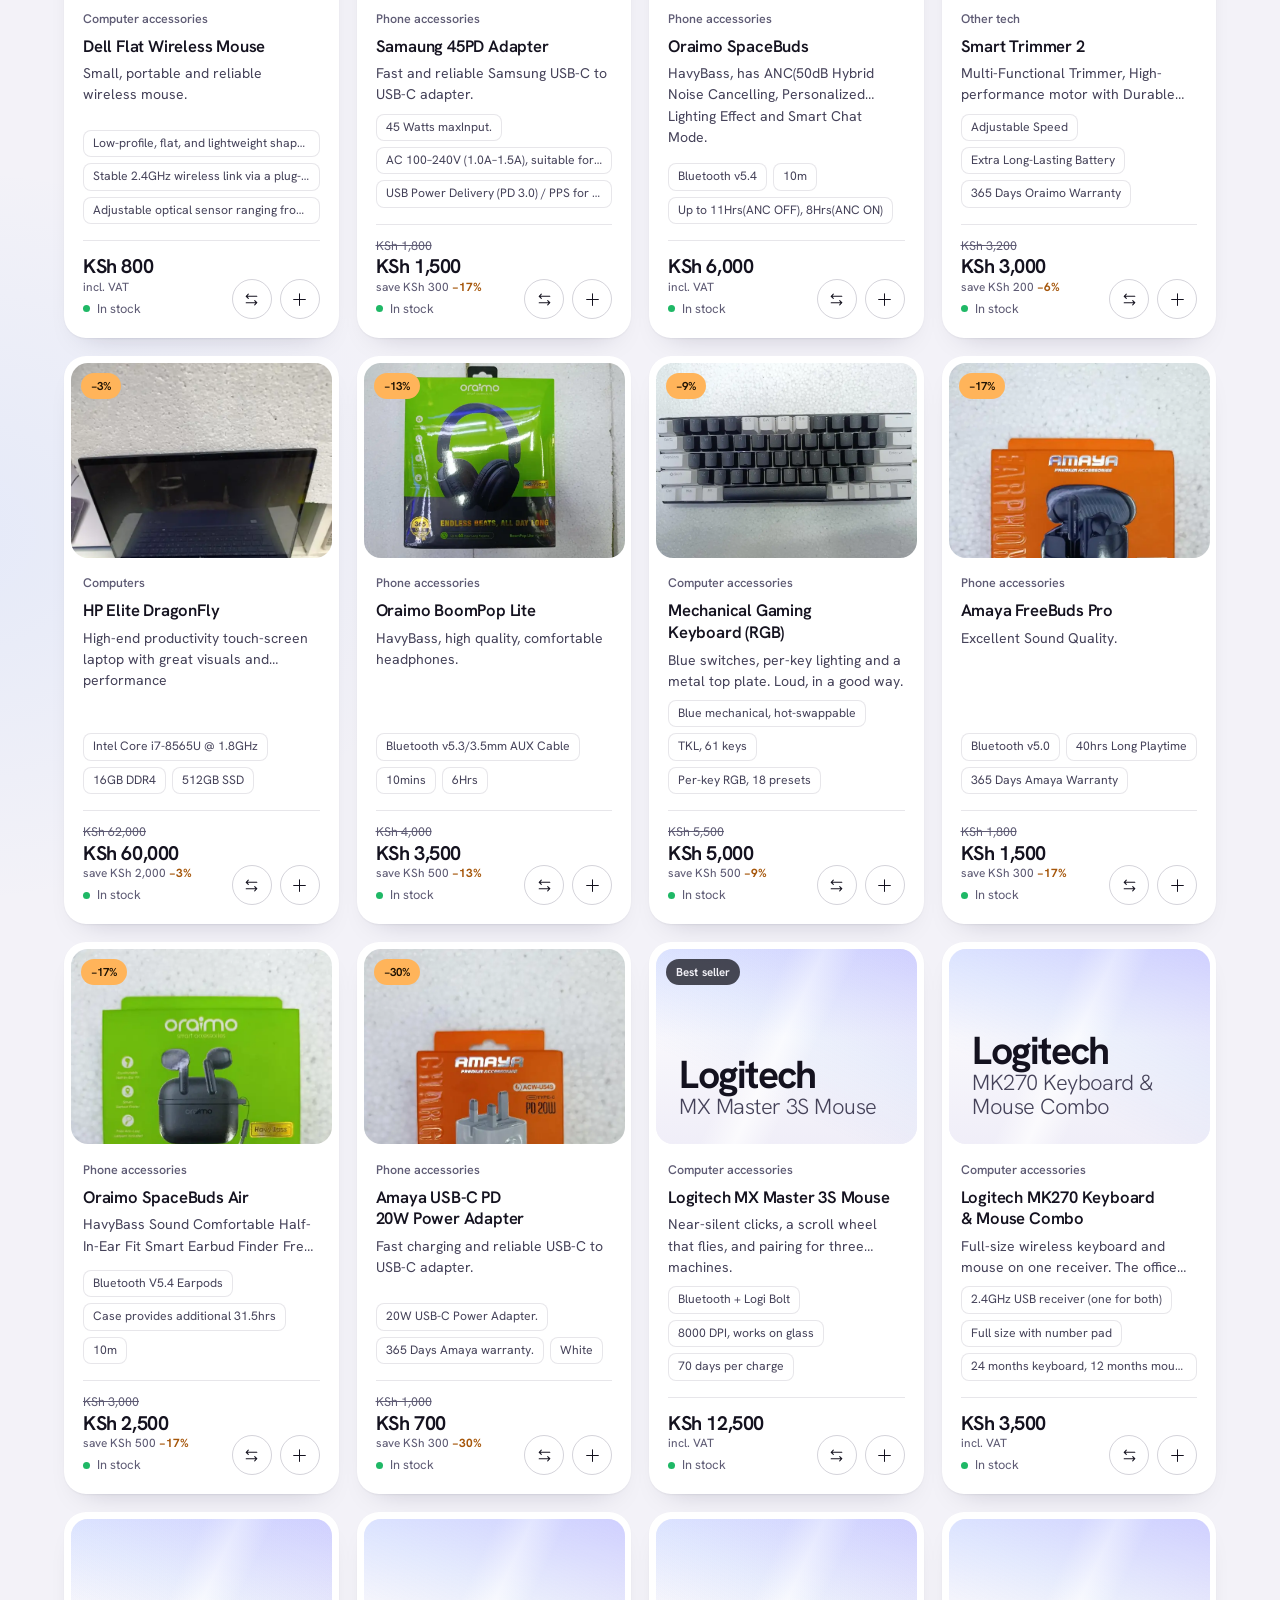
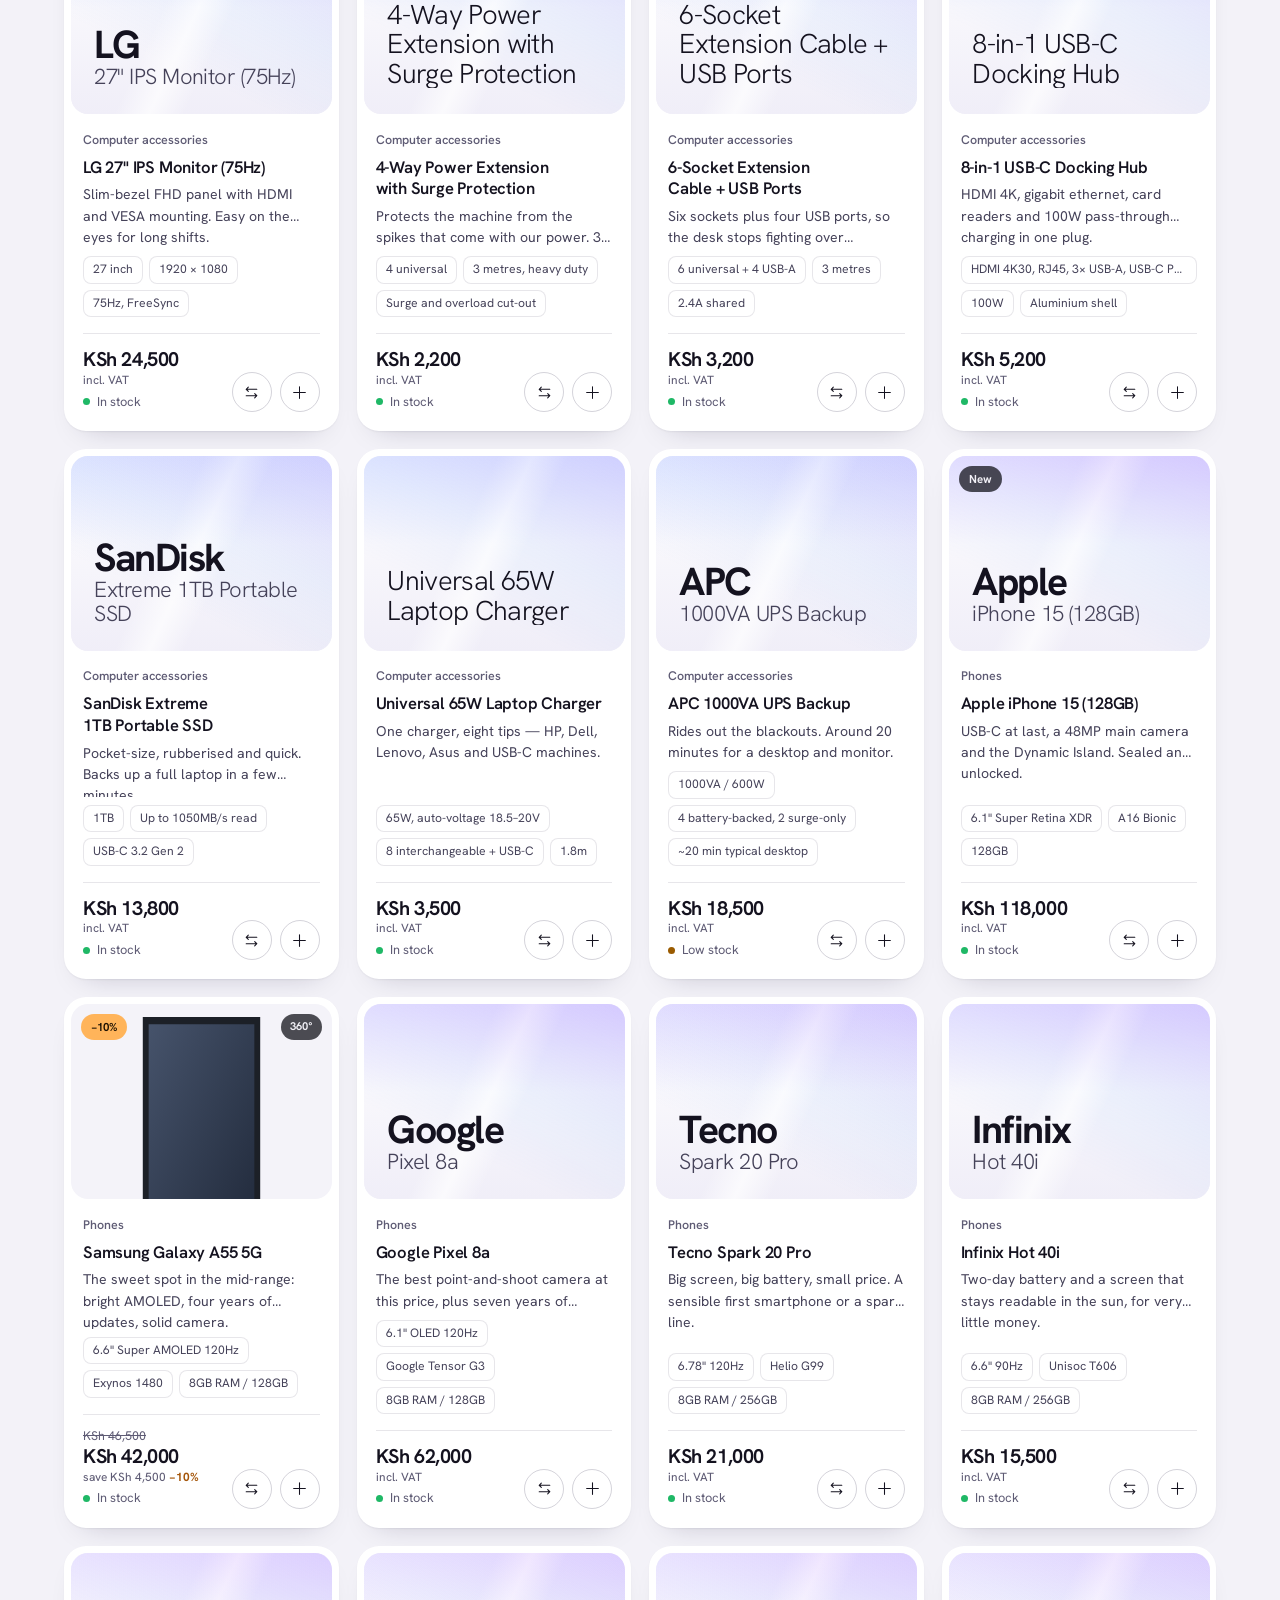
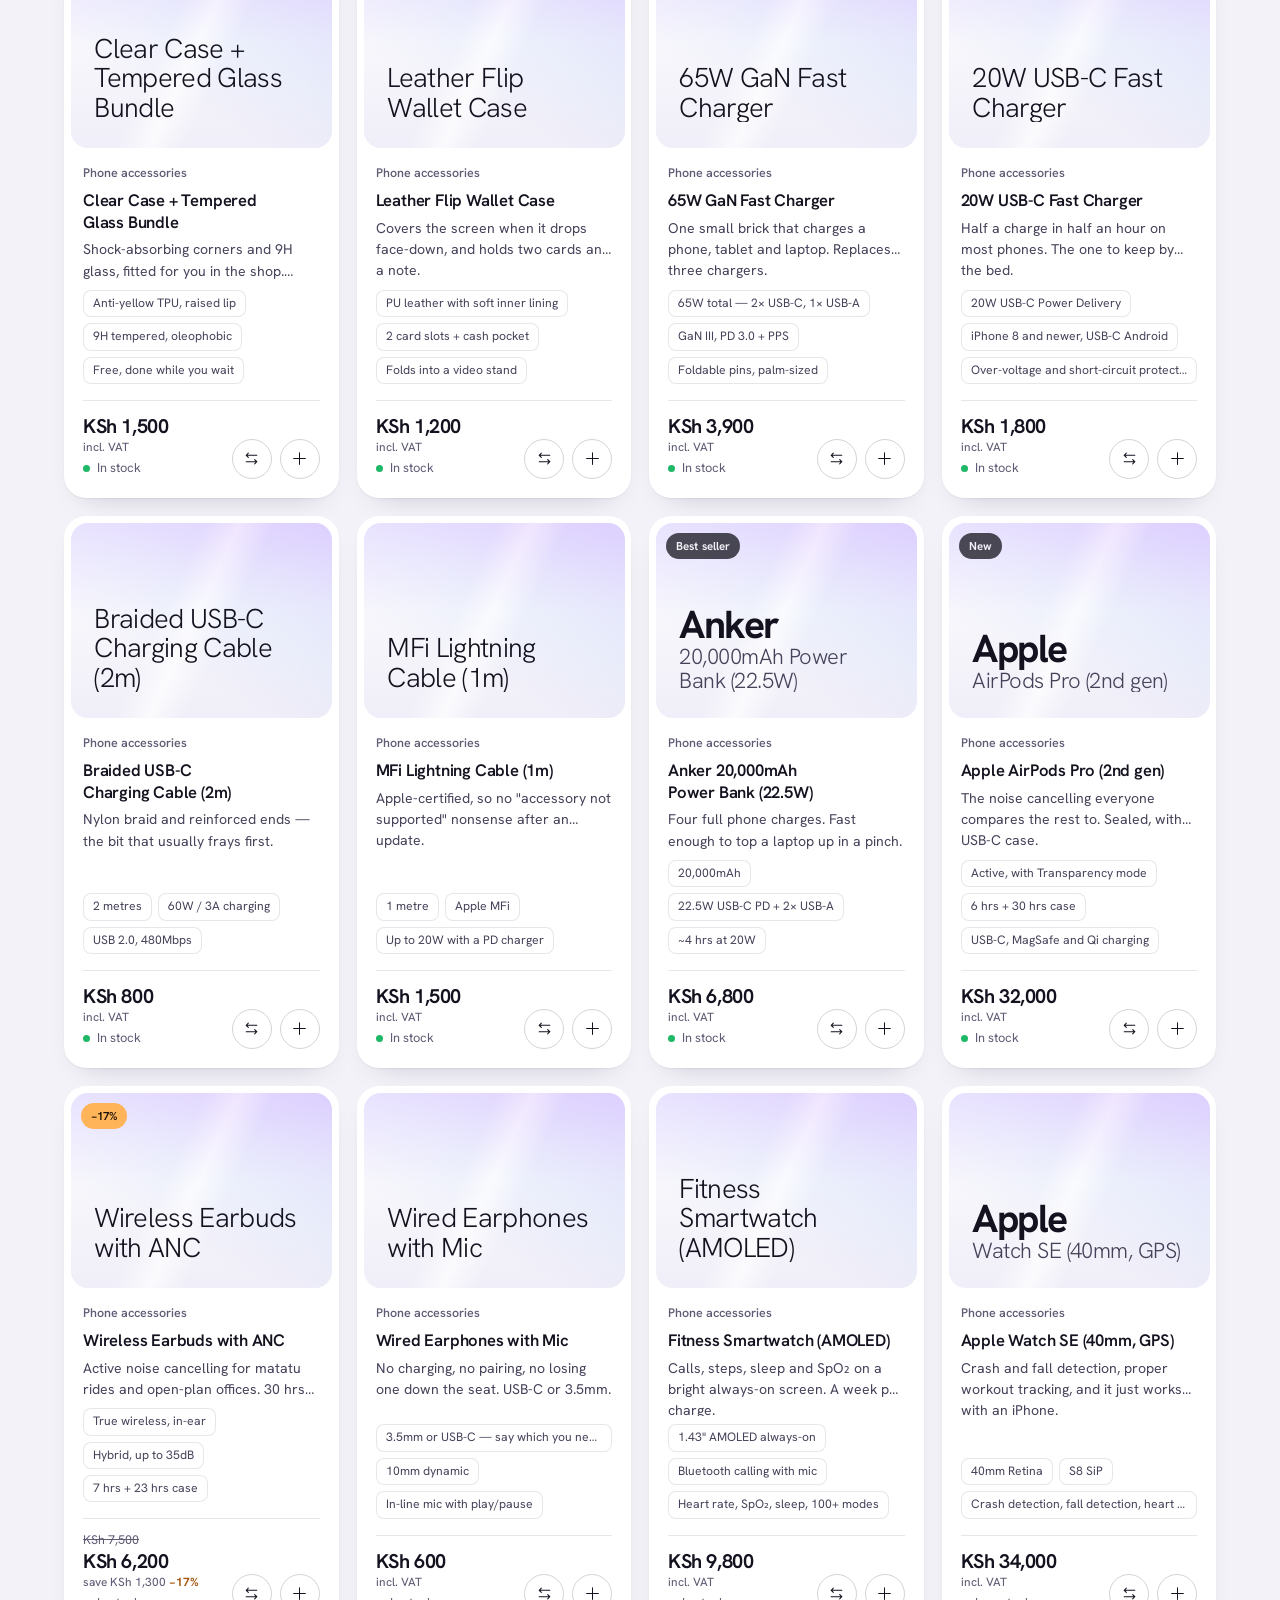
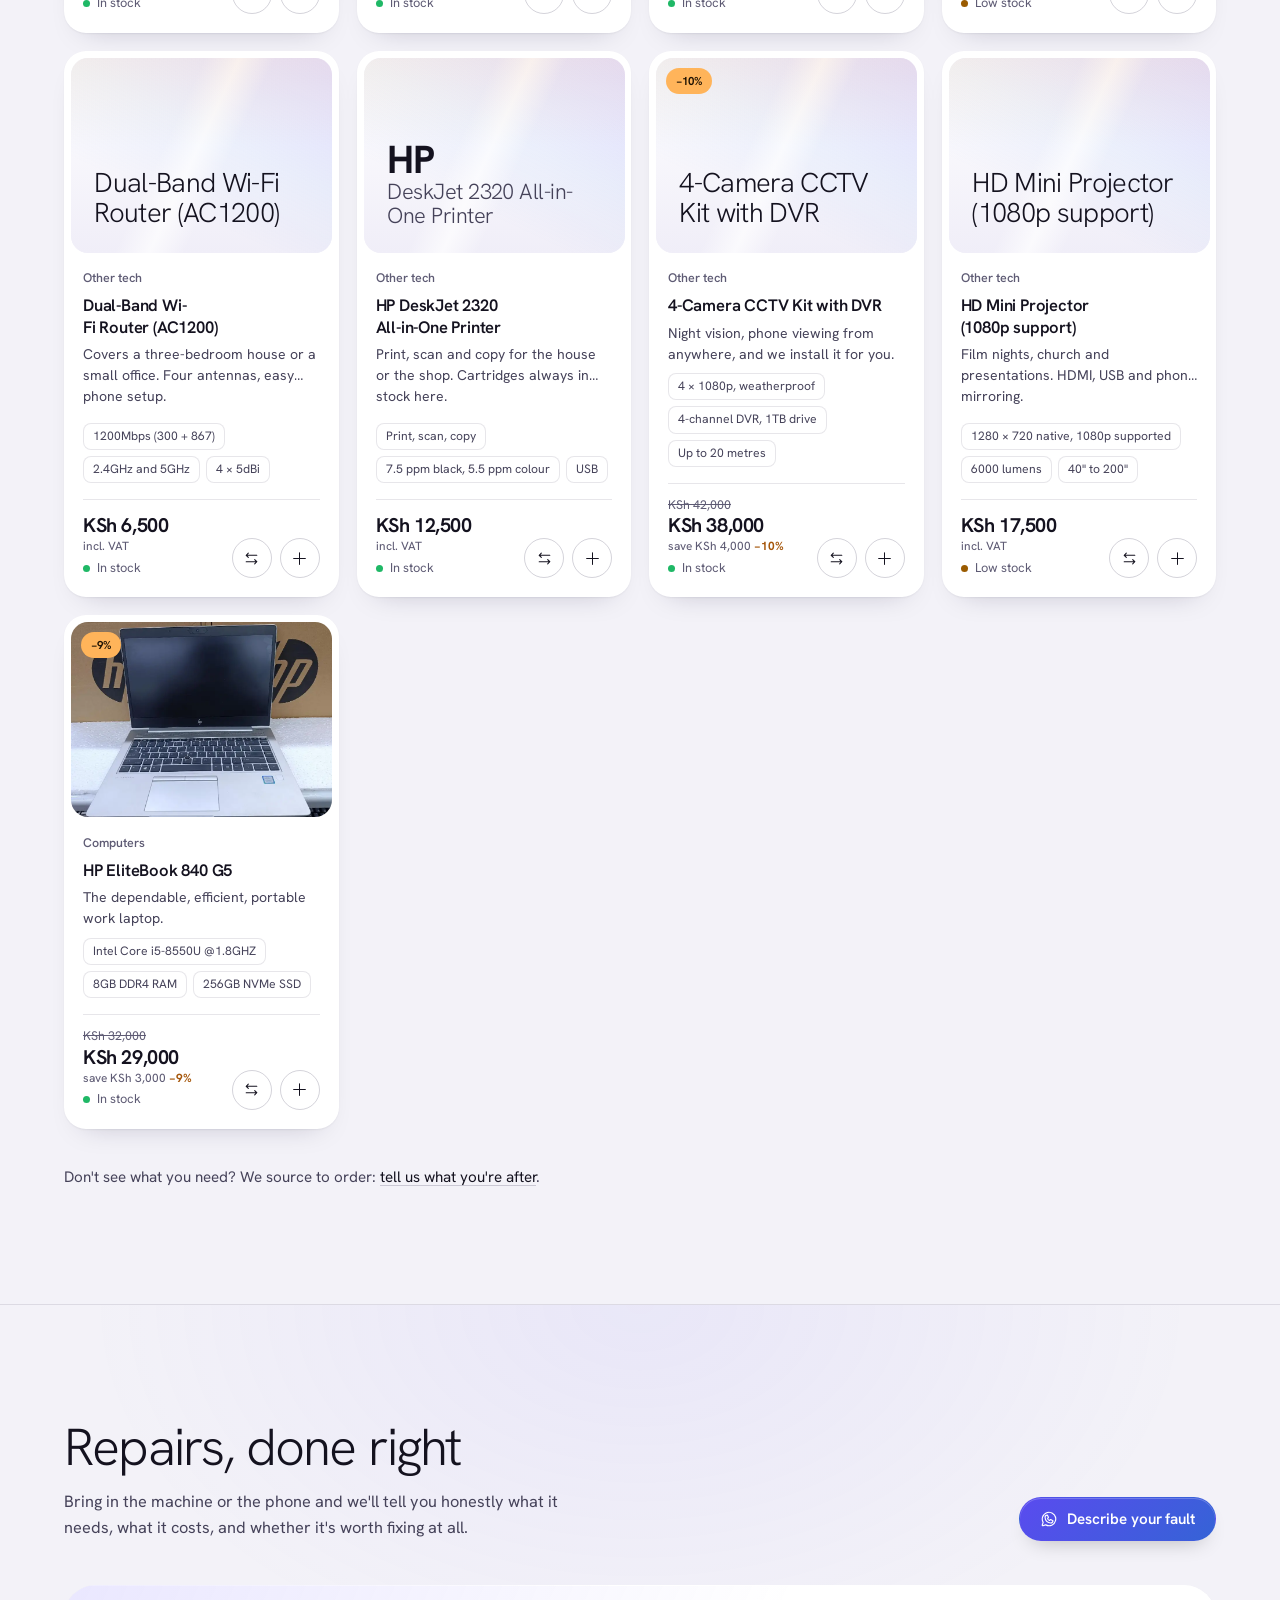
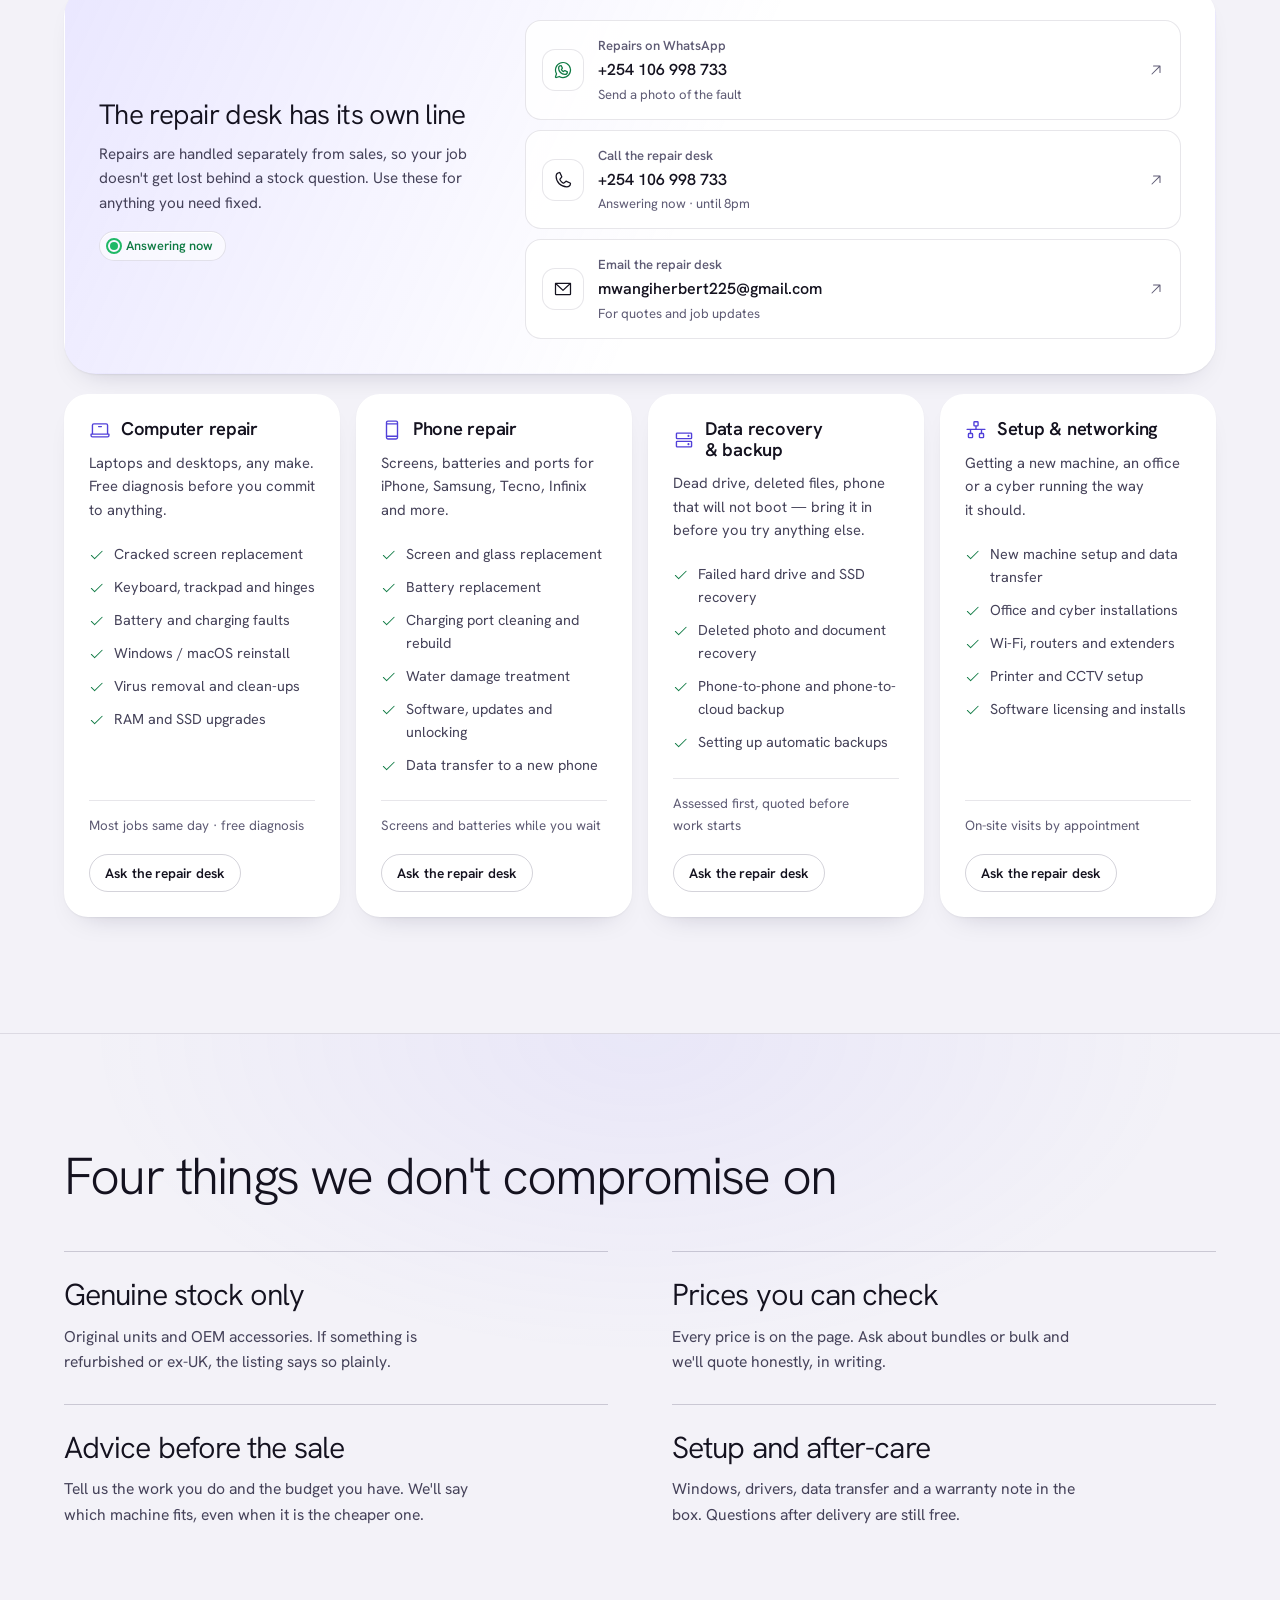
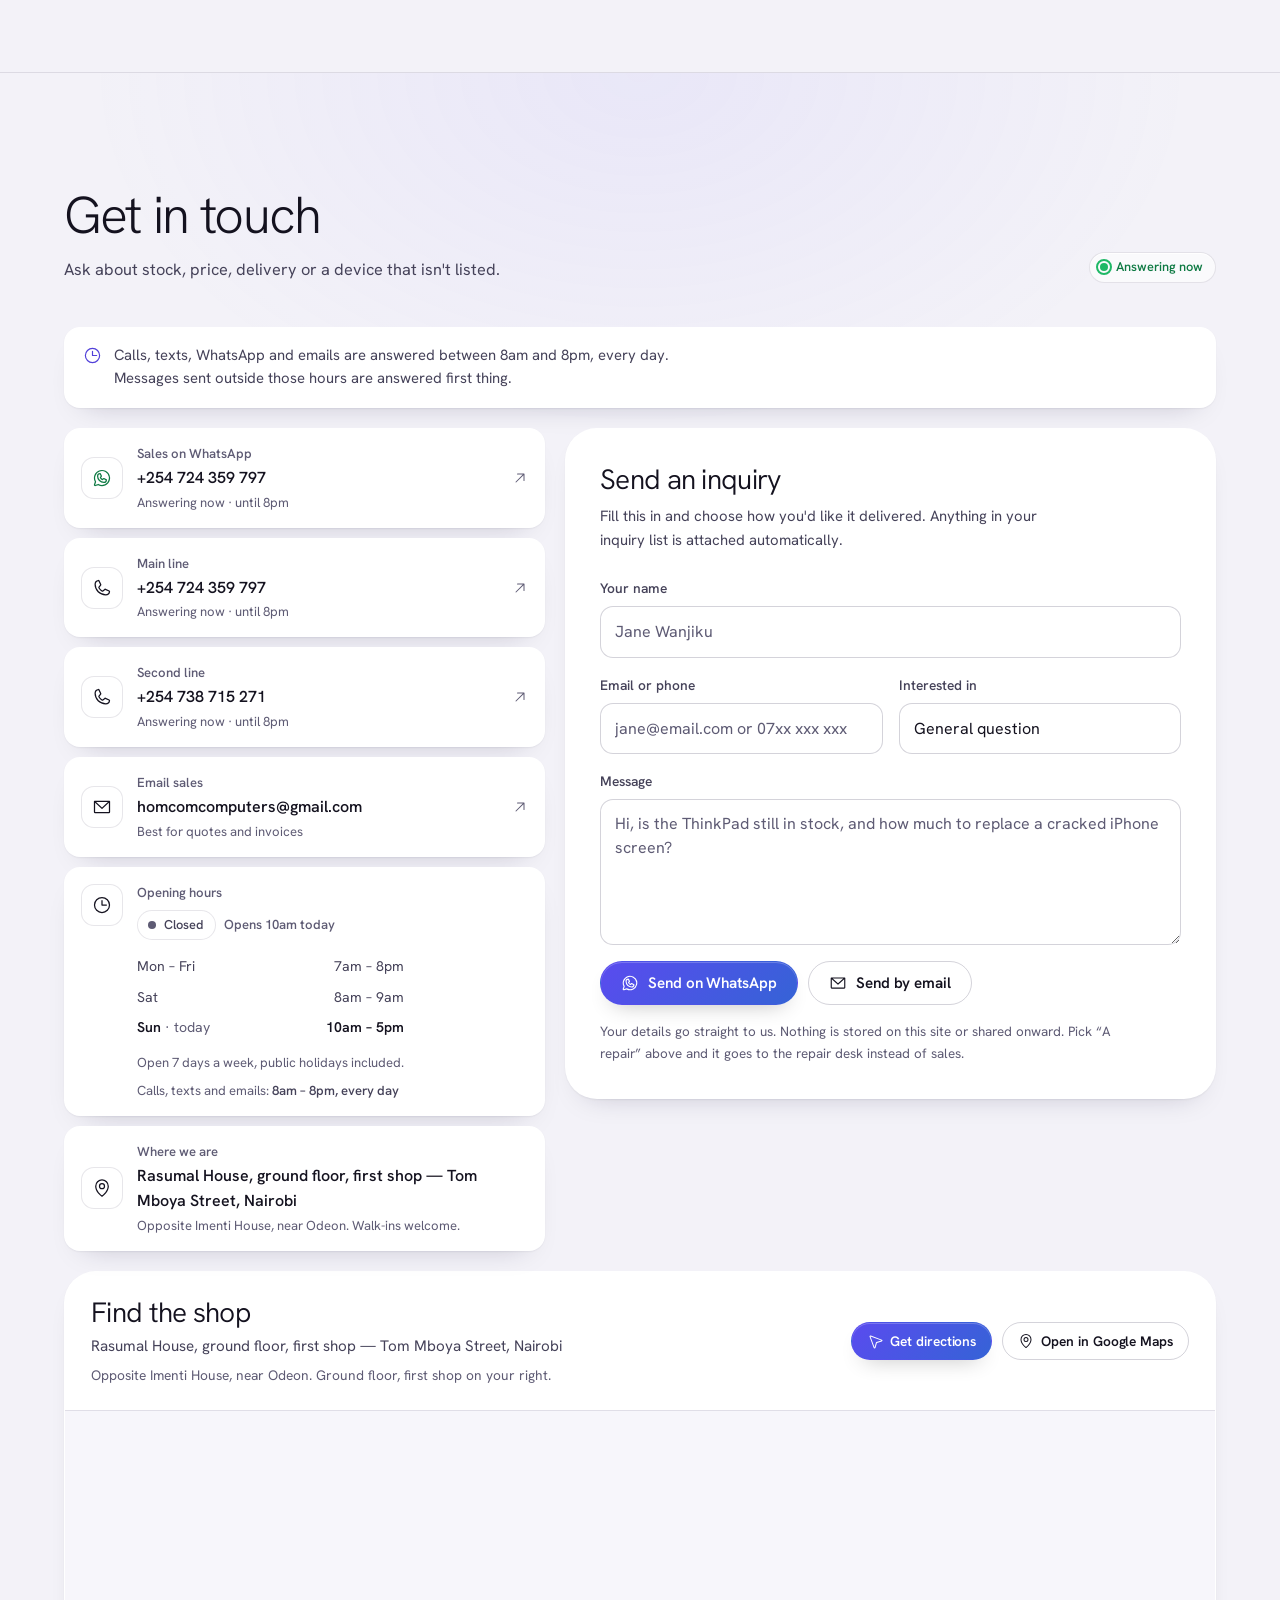
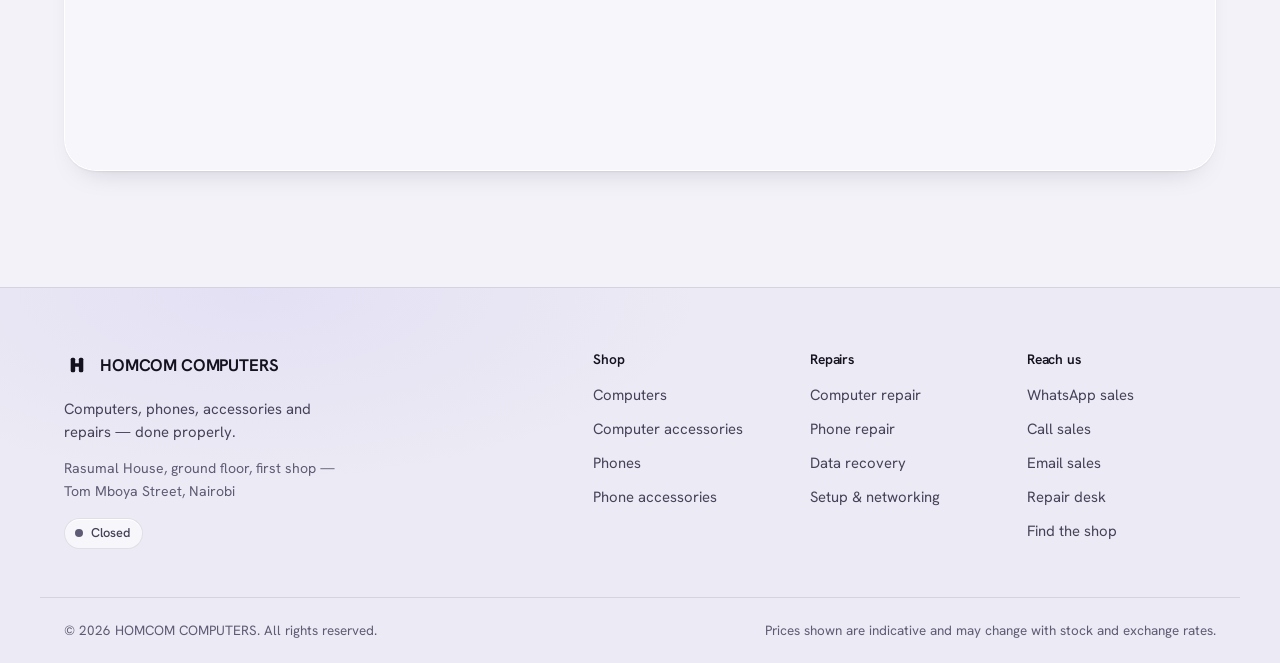
==== commit 7ad65274: "Redesign the shop as a product launch for its own chrome H The direction pinned from the two referen" ====
--- a/index.html
+++ b/index.html
@@ -1,5 +1,5 @@
 <!DOCTYPE html>
-<html lang="en" data-theme="light">
+<html lang="en" data-theme="dark">
 <head>
   <meta charset="UTF-8" />
   <!-- viewport-fit=cover is what switches on env(safe-area-inset-*) in the
@@ -7,8 +7,9 @@
        style below is translucent, the header slides under an iPhone's notch. -->
   <meta name="viewport" content="width=device-width, initial-scale=1.0, viewport-fit=cover" />
   <title>HOMCOM COMPUTERS — Computers, Phones, Accessories &amp; Repairs</title>
-  <meta name="description" content="HOMCOM COMPUTERS sells laptops, desktops, phones and genuine accessories, and repairs computers and phones. Open 7 days a week in Nairobi. Browse the catalogue and inquire by WhatsApp or email." />
-  <meta name="theme-color" content="#0f1115" />
+  <meta name="description" content="HOMCOM COMPUTERS sells laptops, desktops, phones and genuine accessories, and repairs computers and phones. Open 7 days a week on Tom Mboya Street, Nairobi. Every price is on the page; inquire by WhatsApp or email." />
+  <meta name="theme-color" content="#07080C" />
+  <meta name="color-scheme" content="dark light" />
 
   <link rel="canonical" href="https://homcomtech.com/" />
 
@@ -24,10 +25,15 @@
   <meta property="og:image:alt" content="HOMCOM COMPUTERS — computers, phones, accessories and repairs, Tom Mboya Street, Nairobi." />
   <meta name="twitter:card" content="summary_large_image" />
 
-  <link rel="preconnect" href="https://fonts.googleapis.com" />
-  <link rel="preconnect" href="https://fonts.gstatic.com" crossorigin />
-  <link href="https://fonts.googleapis.com/css2?family=Inter:wght@400;500;600;700&display=swap" rel="stylesheet" />
-  <link rel="stylesheet" href="assets/css/styles.css" />
+  <!-- One typeface, served from this site: Hanken Grotesk, cut down to the
+       characters the shop uses (30 KB). Asked for first so it arrives with the
+       stylesheet rather than after it. -->
+  <link rel="preload" href="assets/fonts/hanken-grotesk.woff2" as="font" type="font/woff2" crossorigin />
+  <!-- ?v= is the build number (BUILD in app.js, CACHE_VERSION in the service
+       worker). A phone still running last version's worker serves stylesheets
+       and scripts from its cache; a new address is one it has never seen, so
+       the new page never arrives wearing the old stylesheet. -->
+  <link rel="stylesheet" href="assets/css/styles.css?v=28" />
   <!-- The H mark, inline so the tab icon paints on the first response with no
        extra request. Safari on iPhone ignores this and uses apple-touch-icon. -->
   <link rel="icon" href="data:image/svg+xml,<svg xmlns='http://www.w3.org/2000/svg' viewBox='0 0 64 64'><rect width='64' height='64' rx='14' fill='%231f6feb'/><g fill='%23fff'><rect x='16.5' y='14' width='11' height='36' rx='4'/><rect x='36.5' y='14' width='11' height='36' rx='4'/><rect x='25' y='27.5' width='14' height='9' rx='3'/></g></svg>" />
@@ -52,21 +58,21 @@
     (function () {
       try {
         var saved = localStorage.getItem('homcom-theme');
-        var prefersDark = window.matchMedia('(prefers-color-scheme: dark)').matches;
-        document.documentElement.setAttribute('data-theme', saved || (prefersDark ? 'dark' : 'light'));
+        var prefersLight = window.matchMedia('(prefers-color-scheme: light)').matches;
+        var theme = saved || (prefersLight ? 'light' : 'dark');
+        document.documentElement.setAttribute('data-theme', theme);
+        /* The browser's own bar matches the page, not the other theme. */
+        var meta = document.querySelector('meta[name="theme-color"]');
+        if (meta) meta.setAttribute('content', theme === 'light' ? '#F3F2F8' : '#07080C');
       } catch (e) {}
-      /* The fade-in-on-scroll effect starts elements invisible, which means a
-         single script error used to leave a blank page. Only arm it once we
-         know scripts are running: if anything later fails, the page is plain
-         but perfectly readable. */
+      /* Scripts are running. The stylesheet uses this to show the loading
+         state of the catalogue, which only makes sense if something is going
+         to fill it. */
       document.documentElement.className += ' js';
 
-      /* That class hides every section until app.js reveals it. app.js cannot
-         run until data.js is here, and data.js is megabytes — on a slow phone
-         that is a blank page for a minute or more. So the wait is capped: if
-         the scripts have not finished shortly, show what is already on the
-         page. The catalogue arrives when it arrives, but the shop's name,
-         address, hours and both phone numbers are readable long before it. */
+      /* Anything app.js has not revealed by now is shown regardless. The
+         catalogue arrives when it arrives, but the shop's name, address, hours
+         and both phone numbers are readable long before it. */
       setTimeout(function () {
         if (document.documentElement.className.indexOf('ready') < 0) {
           document.documentElement.className += ' show-all';
@@ -79,7 +85,7 @@
          which is exactly the situation that leaves a blank page. app.js marks
          the page "ready" once it has painted. If that has not happened, show
          everything anyway and offer a one-tap repair. */
-      var armed = Date.now(), waitTimer;
+      var waitTimer;
       var isReady = function () {
         return document.documentElement.className.indexOf('ready') > -1;
       };
@@ -89,14 +95,14 @@
 
         var style = document.createElement('style');
         style.textContent =
-          '.reveal,.reveal.in{opacity:1!important;transform:none!important;animation:none!important}' +
-          '.card,.feature{animation:none!important;opacity:1!important}' +
+          '.reveal,.reveal.in{opacity:1!important;transform:none!important;filter:none!important;animation:none!important}' +
+          '.card{animation:none!important;opacity:1!important}' +
           '#stalePage{position:fixed;left:12px;right:12px;bottom:12px;z-index:9999;display:flex;' +
           'gap:10px;align-items:center;justify-content:space-between;flex-wrap:wrap;' +
-          'padding:12px 14px;border-radius:14px;font:500 14px/1.4 system-ui,sans-serif;' +
-          'background:#14161a;color:#f2f3f5;box-shadow:0 8px 30px rgba(0,0,0,.35)}' +
-          '#stalePage button{border:0;border-radius:999px;padding:8px 16px;font:inherit;' +
-          'font-weight:650;background:#f2f3f5;color:#14161a}';
+          'padding:12px 14px;border-radius:16px;font:500 15px/1.4 "Hanken Grotesk",system-ui,sans-serif;' +
+          'background:#12131B;color:#F2F1F7;border:1px solid rgba(255,255,255,.12);box-shadow:0 10px 30px rgba(0,0,0,.45)}' +
+          '#stalePage button{border:0;border-radius:999px;min-height:44px;padding:8px 18px;font:inherit;' +
+          'font-weight:650;background:#F2F1F7;color:#12131B}';
         document.head.appendChild(style);
 
         var bar = document.createElement('div');
@@ -120,22 +126,15 @@
       }
 
       /* Slow is not broken. The catalogue is a single large file, and on a
-         weak connection it can take half a minute to arrive — a phone at
-         68 KB/s needs about thirty seconds for it alone. A fixed timer called
-         that a failure and told the customer the shop was broken while it was
-         quietly still loading, and the repair button then threw away the cache
-         and started the whole download again.
-
-         So: while the browser is still fetching, keep waiting. Only give up if
-         nothing has arrived for a long stretch. */
+         weak connection it can take well over a minute to arrive. A fixed
+         timer called that a failure and told the customer the shop was broken
+         while it was quietly still loading, and the repair button then threw
+         away the cache and started the whole download again.
+
+         So: while the browser is still fetching, keep waiting. Only give up
+         once loading has finished without the shop appearing. */
       function considerStale() {
         if (isReady()) return;
-        /* No deadline while the browser is still fetching. A minute was not
-           enough — this catalogue needs about eighty-five seconds on a weak
-           connection, and the page was called broken at sixty while it was
-           quietly still arriving. Slowness has no upper bound worth guessing
-           at; what matters is whether loading finished without the shop
-           appearing, and that is what is waited for. */
         if (document.readyState !== 'complete') {
           waitTimer = setTimeout(considerStale, 2000);
           return;
@@ -157,14 +156,53 @@
   </script>
 </head>
 <body>
-  <a class="skip-link" href="#catalogue">Skip to catalogue</a>
+  <a class="skip-link" href="#catalogue">Skip to the prices</a>
+
+  <!-- Every icon on the site, from Phosphor (MIT), drawn once and reused with
+       <use href="#i-…">. Generated; see assets/img/README.md. -->
+  <!--SPRITE-->
+  <svg class="sprite" aria-hidden="true" focusable="false" width="0" height="0"><defs>
+    <symbol id="i-magnifying-glass" viewBox="0 0 256 256"><path d="M229.66,218.34l-50.07-50.06a88.11,88.11,0,1,0-11.31,11.31l50.06,50.07a8,8,0,0,0,11.32-11.32ZM40,112a72,72,0,1,1,72,72A72.08,72.08,0,0,1,40,112Z"/></symbol>
+    <symbol id="i-list" viewBox="0 0 256 256"><path d="M224,128a8,8,0,0,1-8,8H40a8,8,0,0,1,0-16H216A8,8,0,0,1,224,128ZM40,72H216a8,8,0,0,0,0-16H40a8,8,0,0,0,0,16ZM216,184H40a8,8,0,0,0,0,16H216a8,8,0,0,0,0-16Z"/></symbol>
+    <symbol id="i-sun" viewBox="0 0 256 256"><path d="M120,40V16a8,8,0,0,1,16,0V40a8,8,0,0,1-16,0Zm72,88a64,64,0,1,1-64-64A64.07,64.07,0,0,1,192,128Zm-16,0a48,48,0,1,0-48,48A48.05,48.05,0,0,0,176,128ZM58.34,69.66A8,8,0,0,0,69.66,58.34l-16-16A8,8,0,0,0,42.34,53.66Zm0,116.68-16,16a8,8,0,0,0,11.32,11.32l16-16a8,8,0,0,0-11.32-11.32ZM192,72a8,8,0,0,0,5.66-2.34l16-16a8,8,0,0,0-11.32-11.32l-16,16A8,8,0,0,0,192,72Zm5.66,114.34a8,8,0,0,0-11.32,11.32l16,16a8,8,0,0,0,11.32-11.32ZM48,128a8,8,0,0,0-8-8H16a8,8,0,0,0,0,16H40A8,8,0,0,0,48,128Zm80,80a8,8,0,0,0-8,8v24a8,8,0,0,0,16,0V216A8,8,0,0,0,128,208Zm112-88H216a8,8,0,0,0,0,16h24a8,8,0,0,0,0-16Z"/></symbol>
+    <symbol id="i-moon" viewBox="0 0 256 256"><path d="M233.54,142.23a8,8,0,0,0-8-2,88.08,88.08,0,0,1-109.8-109.8,8,8,0,0,0-10-10,104.84,104.84,0,0,0-52.91,37A104,104,0,0,0,136,224a103.09,103.09,0,0,0,62.52-20.88,104.84,104.84,0,0,0,37-52.91A8,8,0,0,0,233.54,142.23ZM188.9,190.34A88,88,0,0,1,65.66,67.11a89,89,0,0,1,31.4-26A106,106,0,0,0,96,56,104.11,104.11,0,0,0,200,160a106,106,0,0,0,14.92-1.06A89,89,0,0,1,188.9,190.34Z"/></symbol>
+    <symbol id="i-download-simple" viewBox="0 0 256 256"><path d="M224,144v64a8,8,0,0,1-8,8H40a8,8,0,0,1-8-8V144a8,8,0,0,1,16,0v56H208V144a8,8,0,0,1,16,0Zm-101.66,5.66a8,8,0,0,0,11.32,0l40-40a8,8,0,0,0-11.32-11.32L136,124.69V32a8,8,0,0,0-16,0v92.69L93.66,98.34a8,8,0,0,0-11.32,11.32Z"/></symbol>
+    <symbol id="i-clipboard-text" viewBox="0 0 256 256"><path d="M168,152a8,8,0,0,1-8,8H96a8,8,0,0,1,0-16h64A8,8,0,0,1,168,152Zm-8-40H96a8,8,0,0,0,0,16h64a8,8,0,0,0,0-16Zm56-64V216a16,16,0,0,1-16,16H56a16,16,0,0,1-16-16V48A16,16,0,0,1,56,32H92.26a47.92,47.92,0,0,1,71.48,0H200A16,16,0,0,1,216,48ZM96,64h64a32,32,0,0,0-64,0ZM200,48H173.25A47.93,47.93,0,0,1,176,64v8a8,8,0,0,1-8,8H88a8,8,0,0,1-8-8V64a47.93,47.93,0,0,1,2.75-16H56V216H200Z"/></symbol>
+    <symbol id="i-whatsapp-logo" viewBox="0 0 256 256"><path d="M187.58,144.84l-32-16a8,8,0,0,0-8,.5l-14.69,9.8a40.55,40.55,0,0,1-16-16l9.8-14.69a8,8,0,0,0,.5-8l-16-32A8,8,0,0,0,104,64a40,40,0,0,0-40,40,88.1,88.1,0,0,0,88,88,40,40,0,0,0,40-40A8,8,0,0,0,187.58,144.84ZM152,176a72.08,72.08,0,0,1-72-72A24,24,0,0,1,99.29,80.46l11.48,23L101,118a8,8,0,0,0-.73,7.51,56.47,56.47,0,0,0,30.15,30.15A8,8,0,0,0,138,155l14.61-9.74,23,11.48A24,24,0,0,1,152,176ZM128,24A104,104,0,0,0,36.18,176.88L24.83,210.93a16,16,0,0,0,20.24,20.24l34.05-11.35A104,104,0,1,0,128,24Zm0,192a87.87,87.87,0,0,1-44.06-11.81,8,8,0,0,0-6.54-.67L40,216,52.47,178.6a8,8,0,0,0-.66-6.54A88,88,0,1,1,128,216Z"/></symbol>
+    <symbol id="i-phone" viewBox="0 0 256 256"><path d="M222.37,158.46l-47.11-21.11-.13-.06a16,16,0,0,0-15.17,1.4,8.12,8.12,0,0,0-.75.56L134.87,160c-15.42-7.49-31.34-23.29-38.83-38.51l20.78-24.71c.2-.25.39-.5.57-.77a16,16,0,0,0,1.32-15.06l0-.12L97.54,33.64a16,16,0,0,0-16.62-9.52A56.26,56.26,0,0,0,32,80c0,79.4,64.6,144,144,144a56.26,56.26,0,0,0,55.88-48.92A16,16,0,0,0,222.37,158.46ZM176,208A128.14,128.14,0,0,1,48,80,40.2,40.2,0,0,1,82.87,40a.61.61,0,0,0,0,.12l21,47L83.2,111.86a6.13,6.13,0,0,0-.57.77,16,16,0,0,0-1,15.7c9.06,18.53,27.73,37.06,46.46,46.11a16,16,0,0,0,15.75-1.14,8.44,8.44,0,0,0,.74-.56L168.89,152l47,21.05h0s.08,0,.11,0A40.21,40.21,0,0,1,176,208Z"/></symbol>
+    <symbol id="i-envelope-simple" viewBox="0 0 256 256"><path d="M224,48H32a8,8,0,0,0-8,8V192a16,16,0,0,0,16,16H216a16,16,0,0,0,16-16V56A8,8,0,0,0,224,48ZM203.43,64,128,133.15,52.57,64ZM216,192H40V74.19l82.59,75.71a8,8,0,0,0,10.82,0L216,74.19V192Z"/></symbol>
+    <symbol id="i-clock" viewBox="0 0 256 256"><path d="M128,24A104,104,0,1,0,232,128,104.11,104.11,0,0,0,128,24Zm0,192a88,88,0,1,1,88-88A88.1,88.1,0,0,1,128,216Zm64-88a8,8,0,0,1-8,8H128a8,8,0,0,1-8-8V72a8,8,0,0,1,16,0v48h48A8,8,0,0,1,192,128Z"/></symbol>
+    <symbol id="i-map-pin" viewBox="0 0 256 256"><path d="M128,64a40,40,0,1,0,40,40A40,40,0,0,0,128,64Zm0,64a24,24,0,1,1,24-24A24,24,0,0,1,128,128Zm0-112a88.1,88.1,0,0,0-88,88c0,31.4,14.51,64.68,42,96.25a254.19,254.19,0,0,0,41.45,38.3,8,8,0,0,0,9.18,0A254.19,254.19,0,0,0,174,200.25c27.45-31.57,42-64.85,42-96.25A88.1,88.1,0,0,0,128,16Zm0,206c-16.53-13-72-60.75-72-118a72,72,0,0,1,144,0C200,161.23,144.53,209,128,222Z"/></symbol>
+    <symbol id="i-navigation-arrow" viewBox="0 0 256 256"><path d="M237.33,106.21,61.41,41l-.16-.05A16,16,0,0,0,40.9,61.25a1,1,0,0,0,.05.16l65.26,175.92A15.77,15.77,0,0,0,121.28,248h.3a15.77,15.77,0,0,0,15-11.29l.06-.2,21.84-78,78-21.84.2-.06a16,16,0,0,0,.62-30.38ZM149.84,144.3a8,8,0,0,0-5.54,5.54L121.3,232l-.06-.17L56,56l175.82,65.22.16.06Z"/></symbol>
+    <symbol id="i-arrow-up-right" viewBox="0 0 256 256"><path d="M200,64V168a8,8,0,0,1-16,0V83.31L69.66,197.66a8,8,0,0,1-11.32-11.32L172.69,72H88a8,8,0,0,1,0-16H192A8,8,0,0,1,200,64Z"/></symbol>
+    <symbol id="i-arrow-right" viewBox="0 0 256 256"><path d="M221.66,133.66l-72,72a8,8,0,0,1-11.32-11.32L196.69,136H40a8,8,0,0,1,0-16H196.69L138.34,61.66a8,8,0,0,1,11.32-11.32l72,72A8,8,0,0,1,221.66,133.66Z"/></symbol>
+    <symbol id="i-x" viewBox="0 0 256 256"><path d="M205.66,194.34a8,8,0,0,1-11.32,11.32L128,139.31,61.66,205.66a8,8,0,0,1-11.32-11.32L116.69,128,50.34,61.66A8,8,0,0,1,61.66,50.34L128,116.69l66.34-66.35a8,8,0,0,1,11.32,11.32L139.31,128Z"/></symbol>
+    <symbol id="i-arrows-left-right" viewBox="0 0 256 256"><path d="M213.66,181.66l-32,32a8,8,0,0,1-11.32-11.32L188.69,184H48a8,8,0,0,1,0-16H188.69l-18.35-18.34a8,8,0,0,1,11.32-11.32l32,32A8,8,0,0,1,213.66,181.66Zm-139.32-64a8,8,0,0,0,11.32-11.32L67.31,88H208a8,8,0,0,0,0-16H67.31L85.66,53.66A8,8,0,0,0,74.34,42.34l-32,32a8,8,0,0,0,0,11.32Z"/></symbol>
+    <symbol id="i-hand-swipe-right" viewBox="0 0 256 256"><path d="M216,140v36c0,25.59-8.49,42.85-8.85,43.58A8,8,0,0,1,200,224a7.9,7.9,0,0,1-3.57-.85,8,8,0,0,1-3.58-10.73c.06-.12,7.16-14.81,7.16-36.42V140a12,12,0,0,0-24,0v4a8,8,0,0,1-16,0V124a12,12,0,0,0-24,0v12a8,8,0,0,1-16,0V68a12,12,0,0,0-24,0V176a8,8,0,0,1-14.79,4.23l-18.68-30-.14-.23A12,12,0,1,0,41.6,162L70.89,212A8,8,0,1,1,57.08,220l-29.32-50a28,28,0,0,1,48.41-28.17L80,148V68a28,28,0,0,1,56,0V98.7a28,28,0,0,1,38.65,16.69A28,28,0,0,1,216,140Zm37.66-89.66-32-32a8,8,0,0,0-11.31,11.32L228.68,48H176a8,8,0,0,0,0,16h52.69L210.34,82.34a8,8,0,0,0,11.31,11.32l32-32A8,8,0,0,0,253.66,50.34Z"/></symbol>
+    <symbol id="i-check" viewBox="0 0 256 256"><path d="M229.66,77.66l-128,128a8,8,0,0,1-11.32,0l-56-56a8,8,0,0,1,11.32-11.32L96,188.69,218.34,66.34a8,8,0,0,1,11.32,11.32Z"/></symbol>
+    <symbol id="i-plus" viewBox="0 0 256 256"><path d="M224,128a8,8,0,0,1-8,8H136v80a8,8,0,0,1-16,0V136H40a8,8,0,0,1,0-16h80V40a8,8,0,0,1,16,0v80h80A8,8,0,0,1,224,128Z"/></symbol>
+    <symbol id="i-arrow-clockwise" viewBox="0 0 256 256"><path d="M240,56v48a8,8,0,0,1-8,8H184a8,8,0,0,1,0-16H211.4L184.81,71.64l-.25-.24a80,80,0,1,0-1.67,114.78,8,8,0,0,1,11,11.63A95.44,95.44,0,0,1,128,224h-1.32A96,96,0,1,1,195.75,60L224,85.8V56a8,8,0,1,1,16,0Z"/></symbol>
+    <symbol id="i-pause" viewBox="0 0 256 256"><path d="M200,32H160a16,16,0,0,0-16,16V208a16,16,0,0,0,16,16h40a16,16,0,0,0,16-16V48A16,16,0,0,0,200,32Zm0,176H160V48h40ZM96,32H56A16,16,0,0,0,40,48V208a16,16,0,0,0,16,16H96a16,16,0,0,0,16-16V48A16,16,0,0,0,96,32Zm0,176H56V48H96Z"/></symbol>
+    <symbol id="i-play" viewBox="0 0 256 256"><path d="M232.4,114.49,88.32,26.35a16,16,0,0,0-16.2-.3A15.86,15.86,0,0,0,64,39.87V216.13A15.94,15.94,0,0,0,80,232a16.07,16.07,0,0,0,8.36-2.35L232.4,141.51a15.81,15.81,0,0,0,0-27ZM80,215.94V40l143.83,88Z"/></symbol>
+    <symbol id="i-laptop" viewBox="0 0 256 256"><path d="M232,168h-8V72a24,24,0,0,0-24-24H56A24,24,0,0,0,32,72v96H24a8,8,0,0,0-8,8v16a24,24,0,0,0,24,24H216a24,24,0,0,0,24-24V176A8,8,0,0,0,232,168ZM48,72a8,8,0,0,1,8-8H200a8,8,0,0,1,8,8v96H48ZM224,192a8,8,0,0,1-8,8H40a8,8,0,0,1-8-8v-8H224ZM152,88a8,8,0,0,1-8,8H112a8,8,0,0,1,0-16h32A8,8,0,0,1,152,88Z"/></symbol>
+    <symbol id="i-device-mobile" viewBox="0 0 256 256"><path d="M176,16H80A24,24,0,0,0,56,40V216a24,24,0,0,0,24,24h96a24,24,0,0,0,24-24V40A24,24,0,0,0,176,16ZM72,64H184V192H72Zm8-32h96a8,8,0,0,1,8,8v8H72V40A8,8,0,0,1,80,32Zm96,192H80a8,8,0,0,1-8-8v-8H184v8A8,8,0,0,1,176,224Z"/></symbol>
+    <symbol id="i-hard-drives" viewBox="0 0 256 256"><path d="M208,136H48a16,16,0,0,0-16,16v48a16,16,0,0,0,16,16H208a16,16,0,0,0,16-16V152A16,16,0,0,0,208,136Zm0,64H48V152H208v48Zm0-160H48A16,16,0,0,0,32,56v48a16,16,0,0,0,16,16H208a16,16,0,0,0,16-16V56A16,16,0,0,0,208,40Zm0,64H48V56H208v48ZM192,80a12,12,0,1,1-12-12A12,12,0,0,1,192,80Zm0,96a12,12,0,1,1-12-12A12,12,0,0,1,192,176Z"/></symbol>
+    <symbol id="i-network" viewBox="0 0 256 256"><path d="M232,112H136V88h8a16,16,0,0,0,16-16V40a16,16,0,0,0-16-16H112A16,16,0,0,0,96,40V72a16,16,0,0,0,16,16h8v24H24a8,8,0,0,0,0,16H56v32H48a16,16,0,0,0-16,16v32a16,16,0,0,0,16,16H80a16,16,0,0,0,16-16V176a16,16,0,0,0-16-16H72V128H184v32h-8a16,16,0,0,0-16,16v32a16,16,0,0,0,16,16h32a16,16,0,0,0,16-16V176a16,16,0,0,0-16-16h-8V128h32a8,8,0,0,0,0-16ZM112,40h32V72H112ZM80,208H48V176H80Zm128,0H176V176h32Z"/></symbol>
+    <symbol id="i-wrench" viewBox="0 0 256 256"><path d="M226.76,69a8,8,0,0,0-12.84-2.88l-40.3,37.19-17.23-3.7-3.7-17.23,37.19-40.3A8,8,0,0,0,187,29.24,72,72,0,0,0,88,96,72.34,72.34,0,0,0,94,124.94L33.79,177c-.15.12-.29.26-.43.39a32,32,0,0,0,45.26,45.26c.13-.13.27-.28.39-.42L131.06,162A72,72,0,0,0,232,96,71.56,71.56,0,0,0,226.76,69ZM160,152a56.14,56.14,0,0,1-27.07-7,8,8,0,0,0-9.92,1.77L67.11,211.51a16,16,0,0,1-22.62-22.62L109.18,133a8,8,0,0,0,1.77-9.93,56,56,0,0,1,58.36-82.31l-31.2,33.81a8,8,0,0,0-1.94,7.1L141.83,108a8,8,0,0,0,6.14,6.14l26.35,5.66a8,8,0,0,0,7.1-1.94l33.81-31.2A56.06,56.06,0,0,1,160,152Z"/></symbol>
+    <symbol id="i-trash" viewBox="0 0 256 256"><path d="M216,48H176V40a24,24,0,0,0-24-24H104A24,24,0,0,0,80,40v8H40a8,8,0,0,0,0,16h8V208a16,16,0,0,0,16,16H192a16,16,0,0,0,16-16V64h8a8,8,0,0,0,0-16ZM96,40a8,8,0,0,1,8-8h48a8,8,0,0,1,8,8v8H96Zm96,168H64V64H192ZM112,104v64a8,8,0,0,1-16,0V104a8,8,0,0,1,16,0Zm48,0v64a8,8,0,0,1-16,0V104a8,8,0,0,1,16,0Z"/></symbol>
+    <symbol id="i-link-simple" viewBox="0 0 256 256"><path d="M165.66,90.34a8,8,0,0,1,0,11.32l-64,64a8,8,0,0,1-11.32-11.32l64-64A8,8,0,0,1,165.66,90.34ZM215.6,40.4a56,56,0,0,0-79.2,0L106.34,70.45a8,8,0,0,0,11.32,11.32l30.06-30a40,40,0,0,1,56.57,56.56l-30.07,30.06a8,8,0,0,0,11.31,11.32L215.6,119.6a56,56,0,0,0,0-79.2ZM138.34,174.22l-30.06,30.06a40,40,0,1,1-56.56-56.57l30.05-30.05a8,8,0,0,0-11.32-11.32L40.4,136.4a56,56,0,0,0,79.2,79.2l30.06-30.07a8,8,0,0,0-11.32-11.31Z"/></symbol>
+    <symbol id="i-pencil-simple" viewBox="0 0 256 256"><path d="M227.31,73.37,182.63,28.68a16,16,0,0,0-22.63,0L36.69,152A15.86,15.86,0,0,0,32,163.31V208a16,16,0,0,0,16,16H92.69A15.86,15.86,0,0,0,104,219.31L227.31,96a16,16,0,0,0,0-22.63ZM92.69,208H48V163.31l88-88L180.69,120ZM192,108.68,147.31,64l24-24L216,84.68Z"/></symbol>
+  </defs></svg>
+  <!--/SPRITE-->
 
   <!-- ───────────────────────── Header ───────────────────────── -->
   <header class="site-header" id="top">
     <div class="wrap header-inner">
       <a class="brand" href="#top" aria-label="HOMCOM COMPUTERS home">
-        <svg class="brand-mark" viewBox="0 0 100 100" aria-hidden="true">
-          <path d="M50 14 L80 26 v26c0 18-12 29-30 34-18-5-30-16-30-34V26z" />
+        <svg class="brand-mark" viewBox="0 0 64 64" aria-hidden="true">
+          <rect x="16.5" y="14" width="11" height="36" rx="4" />
+          <rect x="36.5" y="14" width="11" height="36" rx="4" />
+          <rect x="25" y="27.5" width="14" height="9" rx="3" />
         </svg>
         <span class="brand-name" data-site="brand">HOMCOM COMPUTERS</span>
       </a>
@@ -176,41 +214,41 @@
         <a href="#repairs">Repairs</a>
         <a href="#contact">Contact</a>
         <button type="button" class="nav-theme" id="installBtnNav" hidden>
-          <svg viewBox="0 0 24 24" aria-hidden="true"><path d="M12 3v12M7 11l5 5 5-5M5 21h14"/></svg>
+          <svg class="i" aria-hidden="true"><use href="#i-download-simple" /></svg>
           <span>Install app</span>
         </button>
         <button type="button" class="nav-theme" id="themeToggleMobile">
-          <svg class="i-sun" viewBox="0 0 24 24" aria-hidden="true"><circle cx="12" cy="12" r="4"/><path d="M12 2v2M12 20v2M2 12h2M20 12h2M4.9 4.9l1.4 1.4M17.7 17.7l1.4 1.4M19.1 4.9l-1.4 1.4M6.3 17.7l-1.4 1.4"/></svg>
-          <svg class="i-moon" viewBox="0 0 24 24" aria-hidden="true"><path d="M21 12.8A9 9 0 1 1 11.2 3a7 7 0 0 0 9.8 9.8z"/></svg>
+          <svg class="i i-sun" aria-hidden="true"><use href="#i-sun" /></svg>
+          <svg class="i i-moon" aria-hidden="true"><use href="#i-moon" /></svg>
           <span class="light-only">Dark mode</span><span class="dark-only">Light mode</span>
         </button>
       </nav>
 
       <div class="header-actions">
-        <button class="btn btn-ghost btn-small search-trigger glass" id="openSearch" type="button" aria-haspopup="dialog">
-          <svg viewBox="0 0 24 24" aria-hidden="true"><circle cx="11" cy="11" r="7"/><path d="M20 20l-3.5-3.5"/></svg>
+        <button class="btn btn-ghost btn-small search-trigger" id="openSearch" type="button" aria-haspopup="dialog">
+          <svg class="i" aria-hidden="true"><use href="#i-magnifying-glass" /></svg>
           <span>Search</span>
           <kbd class="kbd-hint">/</kbd>
         </button>
 
         <button class="btn btn-ghost btn-small install-btn" id="installBtn" type="button" hidden>
-          <svg viewBox="0 0 24 24" aria-hidden="true"><path d="M12 3v12M7 11l5 5 5-5M5 21h14"/></svg>
+          <svg class="i" aria-hidden="true"><use href="#i-download-simple" /></svg>
           <span>Install app</span>
         </button>
 
         <button class="icon-btn" id="themeToggle" type="button" aria-label="Switch colour theme" title="Switch theme">
-          <svg class="i-sun" viewBox="0 0 24 24" aria-hidden="true"><circle cx="12" cy="12" r="4"/><path d="M12 2v2M12 20v2M2 12h2M20 12h2M4.9 4.9l1.4 1.4M17.7 17.7l1.4 1.4M19.1 4.9l-1.4 1.4M6.3 17.7l-1.4 1.4"/></svg>
-          <svg class="i-moon" viewBox="0 0 24 24" aria-hidden="true"><path d="M21 12.8A9 9 0 1 1 11.2 3a7 7 0 0 0 9.8 9.8z"/></svg>
+          <svg class="i i-sun" aria-hidden="true"><use href="#i-sun" /></svg>
+          <svg class="i i-moon" aria-hidden="true"><use href="#i-moon" /></svg>
         </button>
 
         <button class="btn btn-ghost inquiry-btn" id="openInquiry" type="button" aria-haspopup="dialog">
-          <svg viewBox="0 0 24 24" aria-hidden="true"><path d="M4 5h16M4 12h16M4 19h10"/></svg>
+          <svg class="i" aria-hidden="true"><use href="#i-clipboard-text" /></svg>
           <span>Inquiry</span>
           <span class="badge" id="inquiryCount" hidden>0</span>
         </button>
 
         <button class="icon-btn nav-toggle" id="navToggle" type="button" aria-label="Open menu" aria-expanded="false" aria-controls="nav">
-          <svg viewBox="0 0 24 24" aria-hidden="true"><path d="M4 7h16M4 12h16M4 17h16"/></svg>
+          <svg class="i" aria-hidden="true"><use href="#i-list" /></svg>
         </button>
       </div>
     </div>
@@ -218,53 +256,106 @@
   </header>
 
   <main>
-    <!-- ───────────────────────── Hero ───────────────────────── -->
-    <section class="hero">
-      <div class="wrap hero-inner">
-        <p class="brand-line reveal" data-site="brand">HOMCOM COMPUTERS</p>
-        <p class="eyebrow reveal">Genuine devices · Fair prices<span class="eyebrow-more"> · Repairs done right</span></p>
-        <h1 class="reveal">Computers and phones,<br /><em>sales and repairs.</em></h1>
-        <p class="lede reveal">
-          A carefully chosen catalogue of laptops, desktops, phones and the accessories that
-          actually go with them — plus a workshop that fixes what you already own.
-          Browse below, add what interests you to an inquiry, and send it over in one tap.
-        </p>
-        <button class="hero-search glass reveal" type="button" id="heroSearch" aria-haspopup="dialog">
-          <svg viewBox="0 0 24 24" aria-hidden="true"><circle cx="11" cy="11" r="7"/><path d="M20 20l-3.5-3.5"/></svg>
-          <span>Search laptops, chargers, earphones, repairs…</span>
-          <kbd class="kbd-hint">/</kbd>
-        </button>
-        <div class="hero-search-shadow reveal" aria-hidden="true"></div>
-
-        <div class="hero-cta reveal">
-          <a class="btn btn-primary" href="#catalogue">Browse the catalogue</a>
-          <a class="btn btn-ghost" href="#repairs">Book a repair</a>
-        </div>
-        <ul class="hero-stats reveal">
-          <li><strong id="statCount">—</strong><span>products listed</span></li>
-          <li><strong id="statOffers">—</strong><span>on offer right now</span></li>
-          <li><strong>7&nbsp;days</strong><span>a week, every week</span></li>
-          <li><strong data-status-label>—</strong><span data-status-detail></span></li>
-        </ul>
-      </div>
-      <div class="hero-glow" aria-hidden="true"></div>
+    <!-- ───────────────────────── Hero ─────────────────────────
+         The shop's mark as a chrome object on its own stage, with three real
+         products from the shelf floating round it. Everything a walk-in needs
+         is in the first screen: what the shop is, where, whether it is open
+         now, and the two ways to act on it. -->
+    <section class="hero" aria-labelledby="heroTitle">
+      <div class="wrap hero-grid">
+        <div class="hero-copy">
+          <h1 id="heroTitle">Genuine laptops, phones and repairs.</h1>
+          <p class="hero-sub">On Tom Mboya Street, Nairobi. Walk in, or ask on WhatsApp before you come.</p>
+          <p class="hero-status">
+            <span class="status-pill" data-status-pill></span>
+            <span class="hero-status-detail" data-status-detail></span>
+          </p>
+          <div class="hero-actions">
+            <a class="btn btn-primary btn-large" data-directions target="_blank" rel="noopener"
+               href="https://www.google.com/maps/dir/?api=1&amp;destination=Rasumal%20House%2C%20Tom%20Mboya%20Street%2C%20Nairobi%2C%20Kenya">
+              <svg class="i" aria-hidden="true"><use href="#i-navigation-arrow" /></svg>
+              <span>Get directions</span>
+            </a>
+            <a class="btn btn-glass btn-large" data-site="linkWhatsapp" target="_blank" rel="noopener"
+               href="https://wa.me/254724359797">
+              <svg class="i" aria-hidden="true"><use href="#i-whatsapp-logo" /></svg>
+              <span>WhatsApp us</span>
+            </a>
+          </div>
+          <button class="hero-search" type="button" id="heroSearch" aria-haspopup="dialog">
+            <svg class="i" aria-hidden="true"><use href="#i-magnifying-glass" /></svg>
+            <span>Search laptops, chargers, earphones, repairs…</span>
+            <kbd class="kbd-hint">/</kbd>
+          </button>
+        </div>
+
+        <!-- The stage. motion.js draws the chrome H into the canvas; until it
+             does, and on any device where it should not, the drawn H below
+             stands in. The three tiles are real listings: app.js corrects the
+             name, price and photo from the catalogue once it has arrived. -->
+        <div class="stage" data-hero-stage data-fill="0.56">
+          <svg class="stage-poster" viewBox="16 13 32 38" aria-hidden="true">
+            <defs>
+              <linearGradient id="posterChrome" x1="0" y1="14" x2="0" y2="50" gradientUnits="userSpaceOnUse">
+                <stop offset="0" style="stop-color: var(--chrome-1)" />
+                <stop offset=".38" style="stop-color: var(--chrome-2)" />
+                <stop offset=".5" style="stop-color: var(--chrome-3)" />
+                <stop offset=".56" style="stop-color: var(--chrome-4)" />
+                <stop offset="1" style="stop-color: var(--chrome-5)" />
+              </linearGradient>
+            </defs>
+            <g fill="url(#posterChrome)">
+              <rect x="16.5" y="14" width="11" height="36" rx="4" />
+              <rect x="36.5" y="14" width="11" height="36" rx="4" />
+              <rect x="25" y="27.5" width="14" height="9" rx="3" />
+            </g>
+            <rect class="poster-slot" x="19.5" y="17.6" width="5" height="1.8" rx=".9" />
+            <circle class="poster-led" cx="42" cy="46.4" r="1.3" />
+          </svg>
+          <canvas class="stage-canvas" aria-hidden="true"></canvas>
+
+          <a class="float-tile ft-1" href="#p=hp-250-g9" data-hero-product="hp-250-g9" data-photo-sig="47511">
+            <img src="assets/img/hero/hp-elite-dragonfly.webp" width="256" height="256" alt="" decoding="async" fetchpriority="low" />
+            <span class="ft-text">
+              <span class="ft-name">HP Elite DragonFly</span>
+              <span class="ft-price" data-hero-price>KSh 60,000</span>
+            </span>
+          </a>
+          <a class="float-tile ft-2" href="#p=kb-mech-rgb" data-hero-product="kb-mech-rgb" data-photo-sig="41531">
+            <img src="assets/img/hero/mechanical-keyboard.webp" width="256" height="256" alt="" decoding="async" fetchpriority="low" />
+            <span class="ft-text">
+              <span class="ft-name">Mechanical Gaming Keyboard (RGB)</span>
+              <span class="ft-price" data-hero-price>KSh 5,000</span>
+            </span>
+          </a>
+          <a class="float-tile ft-3" href="#p=oraimo-spacebuds" data-hero-product="oraimo-spacebuds" data-photo-sig="36199">
+            <img src="assets/img/hero/oraimo-spacebuds.webp" width="256" height="256" alt="" decoding="async" fetchpriority="low" />
+            <span class="ft-text">
+              <span class="ft-name">Oraimo SpaceBuds</span>
+              <span class="ft-price" data-hero-price>KSh 6,000</span>
+            </span>
+          </a>
+        </div>
+      </div>
     </section>
 
     <!-- ───────────────────────── Catalogue ───────────────────────── -->
-    <section id="catalogue" class="section">
+    <section id="catalogue" class="section catalogue" aria-labelledby="catalogueTitle">
       <div class="wrap">
         <div class="section-head reveal">
           <div>
-            <h2>The catalogue</h2>
-            <p class="section-sub">Filter by category, search by name, sort by price. Tap any product for the full spec.</p>
+            <h2 id="catalogueTitle">Stock and prices</h2>
+            <p class="section-sub">Every price is on the page. Tap a product for the full spec, or add it to your inquiry list and send the whole list in one message.</p>
           </div>
         </div>
 
         <div class="controls reveal">
           <div class="search">
-            <svg viewBox="0 0 24 24" aria-hidden="true"><circle cx="11" cy="11" r="7"/><path d="M20 20l-3.5-3.5"/></svg>
+            <svg class="i" aria-hidden="true"><use href="#i-magnifying-glass" /></svg>
             <input type="search" id="search" placeholder="Search laptops, phones, chargers…" aria-label="Search products" autocomplete="off" />
-            <button type="button" class="clear-search" id="clearSearch" aria-label="Clear search" hidden>&times;</button>
+            <button type="button" class="clear-search" id="clearSearch" aria-label="Clear search" hidden>
+              <svg class="i" aria-hidden="true"><use href="#i-x" /></svg>
+            </button>
           </div>
 
           <div class="chips" id="chips" role="group" aria-label="Filter by category"></div>
@@ -283,38 +374,55 @@
 
         <p class="result-count" id="resultCount" aria-live="polite"></p>
 
-        <div class="grid" id="grid"></div>
+        <!-- app.js replaces everything in here with the products. Until then,
+             on a slow connection, the shelf shows it is filling, and says how
+             to get a price without waiting. -->
+        <div class="grid" id="grid">
+          <div class="skel" aria-hidden="true"></div>
+          <div class="skel" aria-hidden="true"></div>
+          <div class="skel" aria-hidden="true"></div>
+          <div class="skel" aria-hidden="true"></div>
+          <div class="skel" aria-hidden="true"></div>
+          <div class="skel" aria-hidden="true"></div>
+          <p class="grid-wait" role="status">
+            The price list is still arriving on this connection.
+            <a data-site="linkWhatsapp" href="https://wa.me/254724359797" target="_blank" rel="noopener">Ask on WhatsApp</a>
+            for a price right now.
+          </p>
+        </div>
+        <noscript>
+          <p class="grid-wait">The price list needs JavaScript switched on. Call <a href="tel:+254724359797">+254 724 359 797</a> or WhatsApp us for any price.</p>
+        </noscript>
 
         <div class="empty" id="empty" hidden>
-          <svg viewBox="0 0 24 24" aria-hidden="true"><circle cx="11" cy="11" r="7"/><path d="M20 20l-3.5-3.5"/></svg>
+          <svg class="i" aria-hidden="true"><use href="#i-magnifying-glass" /></svg>
           <h3>Nothing matched that</h3>
           <p>Try a different search, or clear the filters to see everything.</p>
           <button class="btn btn-ghost" type="button" id="resetFilters">Reset filters</button>
         </div>
 
         <p class="note">
-          Don't see what you need? We source to order — <a href="#contact">tell us what you're after</a>.
+          Don't see what you need? We source to order: <a href="#contact">tell us what you're after</a>.
         </p>
       </div>
     </section>
 
     <!-- ───────────────────────── Repairs ───────────────────────── -->
-    <section id="repairs" class="section section-alt">
+    <section id="repairs" class="section repairs" aria-labelledby="repairsTitle">
       <div class="wrap">
         <div class="section-head reveal">
           <div>
-            <h2>Repairs</h2>
+            <h2 id="repairsTitle">Repairs, done right</h2>
             <p class="section-sub">
               Bring in the machine or the phone and we'll tell you honestly what it needs, what it costs,
               and whether it's worth fixing at all.
             </p>
           </div>
           <a class="btn btn-primary" id="repairCta" href="https://wa.me/254106998733" target="_blank" rel="noopener">
-            <svg viewBox="0 0 24 24" aria-hidden="true"><path d="M20.5 11.6A8.4 8.4 0 0 1 7.9 19l-4.4 1.2 1.2-4.3A8.4 8.4 0 1 1 20.5 11.6z"/></svg>
-            Describe your fault
+            <svg class="i" aria-hidden="true"><use href="#i-whatsapp-logo" /></svg>
+            <span>Describe your fault</span>
           </a>
         </div>
-        <div class="services" id="services"></div>
 
         <div class="repair-contact reveal">
           <div class="repair-contact-intro">
@@ -328,86 +436,82 @@
           <div class="repair-contact-links">
             <a class="contact-card" id="repairWhatsapp" href="https://wa.me/254106998733" target="_blank" rel="noopener">
               <span class="contact-icon whatsapp">
-                <svg viewBox="0 0 24 24" aria-hidden="true"><path d="M20.5 11.6A8.4 8.4 0 0 1 7.9 19l-4.4 1.2 1.2-4.3A8.4 8.4 0 1 1 20.5 11.6z"/></svg>
+                <svg class="i" aria-hidden="true"><use href="#i-whatsapp-logo" /></svg>
               </span>
               <span class="contact-body">
-                <strong>Repairs — WhatsApp</strong>
+                <strong>Repairs on WhatsApp</strong>
                 <span data-site="repairPhone">+254 106 998 733</span>
                 <em>Send a photo of the fault</em>
               </span>
+              <svg class="i contact-arrow" aria-hidden="true"><use href="#i-arrow-up-right" /></svg>
             </a>
             <a class="contact-card" id="repairCall" href="tel:+254106998733">
               <span class="contact-icon">
-                <svg viewBox="0 0 24 24" aria-hidden="true"><path d="M22 16.9v3a2 2 0 0 1-2.2 2 19.8 19.8 0 0 1-8.6-3.1 19.5 19.5 0 0 1-6-6A19.8 19.8 0 0 1 2.1 4.2 2 2 0 0 1 4.1 2h3a2 2 0 0 1 2 1.7c.1 1 .4 1.9.7 2.8a2 2 0 0 1-.5 2.1L8.1 9.9a16 16 0 0 0 6 6l1.3-1.2a2 2 0 0 1 2.1-.5c.9.3 1.8.6 2.8.7a2 2 0 0 1 1.7 2z"/></svg>
+                <svg class="i" aria-hidden="true"><use href="#i-phone" /></svg>
               </span>
               <span class="contact-body">
-                <strong>Repairs — call</strong>
+                <strong>Call the repair desk</strong>
                 <span data-site="repairPhone">+254 106 998 733</span>
                 <em data-contact-status></em>
               </span>
+              <svg class="i contact-arrow" aria-hidden="true"><use href="#i-arrow-up-right" /></svg>
             </a>
             <a class="contact-card" id="repairEmail" href="mailto:mwangiherbert225@gmail.com">
               <span class="contact-icon">
-                <svg viewBox="0 0 24 24" aria-hidden="true"><rect x="3" y="5" width="18" height="14" rx="2"/><path d="M3 7l9 6 9-6"/></svg>
+                <svg class="i" aria-hidden="true"><use href="#i-envelope-simple" /></svg>
               </span>
               <span class="contact-body">
-                <strong>Repairs — email</strong>
+                <strong>Email the repair desk</strong>
                 <span data-site="repairEmail">mwangiherbert225@gmail.com</span>
                 <em>For quotes and job updates</em>
               </span>
+              <svg class="i contact-arrow" aria-hidden="true"><use href="#i-arrow-up-right" /></svg>
             </a>
           </div>
         </div>
+
+        <div class="services" id="services"></div>
       </div>
     </section>
 
     <!-- ───────────────────────── Why us ───────────────────────── -->
-    <section id="why" class="section">
+    <section id="why" class="section why" aria-labelledby="whyTitle">
+      <div class="wrap">
+        <h2 id="whyTitle" class="reveal">Four things we don't compromise on</h2>
+        <ul class="why-list">
+          <li class="reveal">
+            <h3>Genuine stock only</h3>
+            <p>Original units and OEM accessories. If something is refurbished or ex-UK, the listing says so plainly.</p>
+          </li>
+          <li class="reveal">
+            <h3>Prices you can check</h3>
+            <p>Every price is on the page. Ask about bundles or bulk and we'll quote honestly, in writing.</p>
+          </li>
+          <li class="reveal">
+            <h3>Advice before the sale</h3>
+            <p>Tell us the work you do and the budget you have. We'll say which machine fits, even when it is the cheaper one.</p>
+          </li>
+          <li class="reveal">
+            <h3>Setup and after-care</h3>
+            <p>Windows, drivers, data transfer and a warranty note in the box. Questions after delivery are still free.</p>
+          </li>
+        </ul>
+      </div>
+    </section>
+
+    <!-- ───────────────────────── Contact ───────────────────────── -->
+    <section id="contact" class="section contact" aria-labelledby="contactTitle">
       <div class="wrap">
         <div class="section-head reveal">
           <div>
-            <h2>Why buy here</h2>
-            <p class="section-sub">Four things we don't compromise on.</p>
-          </div>
-        </div>
-        <div class="features">
-          <article class="feature reveal">
-            <svg viewBox="0 0 24 24" aria-hidden="true"><path d="M12 3l8 3v6c0 5-3.5 8-8 9-4.5-1-8-4-8-9V6z"/><path d="M9 12l2 2 4-4"/></svg>
-            <h3>Genuine stock only</h3>
-            <p>Original units and OEM accessories. If something is refurbished or ex-UK, the listing says so plainly.</p>
-          </article>
-          <article class="feature reveal">
-            <svg viewBox="0 0 24 24" aria-hidden="true"><path d="M12 2v20M17 5H9.5a3.5 3.5 0 0 0 0 7h5a3.5 3.5 0 0 1 0 7H6"/></svg>
-            <h3>Prices you can check</h3>
-            <p>Every price is on the page. Ask about bundles or bulk and we'll quote honestly, in writing.</p>
-          </article>
-          <article class="feature reveal">
-            <svg viewBox="0 0 24 24" aria-hidden="true"><path d="M21 15a2 2 0 0 1-2 2H7l-4 4V5a2 2 0 0 1 2-2h14a2 2 0 0 1 2 2z"/></svg>
-            <h3>Advice before the sale</h3>
-            <p>Tell us the work you do and the budget you have. We'll say which machine fits — even the cheaper one.</p>
-          </article>
-          <article class="feature reveal">
-            <svg viewBox="0 0 24 24" aria-hidden="true"><path d="M20 7h-9M14 17H5"/><circle cx="17" cy="17" r="3"/><circle cx="7" cy="7" r="3"/></svg>
-            <h3>Setup and after-care</h3>
-            <p>Windows, drivers, data transfer and a warranty note in the box. Questions after delivery are still free.</p>
-          </article>
-        </div>
-      </div>
-    </section>
-
-    <!-- ───────────────────────── Contact ───────────────────────── -->
-    <section id="contact" class="section section-alt">
-      <div class="wrap">
-        <div class="section-head reveal">
-          <div>
-            <h2>Get in touch</h2>
+            <h2 id="contactTitle">Get in touch</h2>
             <p class="section-sub">Ask about stock, price, delivery or a device that isn't listed.</p>
           </div>
           <span class="status-pill" data-contact-pill></span>
         </div>
 
         <p class="contact-window reveal">
-          <svg viewBox="0 0 24 24" aria-hidden="true"><circle cx="12" cy="12" r="9"/><path d="M12 7v5l3 2"/></svg>
+          <svg class="i" aria-hidden="true"><use href="#i-clock" /></svg>
           <span data-site="contactNote">Calls, texts, WhatsApp and emails are answered between 8am and 8pm, every day. Messages sent outside those hours are answered first thing.</span>
         </p>
 
@@ -415,33 +519,33 @@
           <aside class="contact-cards reveal">
             <a class="contact-card" id="cardWhatsapp" href="https://wa.me/254724359797" target="_blank" rel="noopener">
               <span class="contact-icon whatsapp">
-                <svg viewBox="0 0 24 24" aria-hidden="true"><path d="M20.5 11.6A8.4 8.4 0 0 1 7.9 19l-4.4 1.2 1.2-4.3A8.4 8.4 0 1 1 20.5 11.6z"/><path d="M9 8.5c.3 2.5 3.9 6.1 6.4 6.4l1.1-1.6-2.1-1-1 .9c-1-.5-1.9-1.4-2.4-2.4l.9-1-1-2.1z" fill="currentColor" stroke="none"/></svg>
+                <svg class="i" aria-hidden="true"><use href="#i-whatsapp-logo" /></svg>
               </span>
               <span class="contact-body">
-                <strong>WhatsApp — sales</strong>
+                <strong>Sales on WhatsApp</strong>
                 <span data-site="whatsappNumber">+254 724 359 797</span>
                 <em data-contact-status></em>
               </span>
-              <svg class="contact-arrow" viewBox="0 0 24 24" aria-hidden="true"><path d="M7 17L17 7M9 7h8v8"/></svg>
+              <svg class="i contact-arrow" aria-hidden="true"><use href="#i-arrow-up-right" /></svg>
             </a>
 
             <div id="phoneList"></div>
 
             <a class="contact-card" id="cardEmail" href="mailto:homcomcomputers@gmail.com">
               <span class="contact-icon">
-                <svg viewBox="0 0 24 24" aria-hidden="true"><rect x="3" y="5" width="18" height="14" rx="2"/><path d="M3 7l9 6 9-6"/></svg>
+                <svg class="i" aria-hidden="true"><use href="#i-envelope-simple" /></svg>
               </span>
               <span class="contact-body">
-                <strong>Email — sales</strong>
+                <strong>Email sales</strong>
                 <span data-site="email">homcomcomputers@gmail.com</span>
                 <em>Best for quotes and invoices</em>
               </span>
-              <svg class="contact-arrow" viewBox="0 0 24 24" aria-hidden="true"><path d="M7 17L17 7M9 7h8v8"/></svg>
+              <svg class="i contact-arrow" aria-hidden="true"><use href="#i-arrow-up-right" /></svg>
             </a>
 
             <div class="contact-card static hours-card">
               <span class="contact-icon">
-                <svg viewBox="0 0 24 24" aria-hidden="true"><circle cx="12" cy="12" r="9"/><path d="M12 7v5l3 2"/></svg>
+                <svg class="i" aria-hidden="true"><use href="#i-clock" /></svg>
               </span>
               <span class="contact-body">
                 <strong>Opening hours</strong>
@@ -450,23 +554,23 @@
                   <em data-status-detail></em>
                 </span>
                 <ul class="hours-list" id="hoursList">
-                  <li><span>Mon – Fri</span><span>7:00 am – 8:00 pm</span></li>
-                  <li><span>Saturday</span><span>8:00 am – 9:00 am</span></li>
-                  <li><span>Sunday</span><span>10:00 am – 5:00 pm</span></li>
+                  <li><span>Mon – Fri</span><span>7am – 8pm</span></li>
+                  <li><span>Sat</span><span>8am – 9am</span></li>
+                  <li><span>Sun</span><span>10am – 5pm</span></li>
                 </ul>
                 <em data-site="holidayNote">Open 7 days a week, public holidays included.</em>
-                <em class="hours-contact">Calls, texts and emails: <b data-contact-window>8:00 am – 8:00 pm, every day</b></em>
+                <em class="hours-contact">Calls, texts and emails: <b data-contact-window>8am – 8pm, every day</b></em>
               </span>
             </div>
 
             <div class="contact-card static">
               <span class="contact-icon">
-                <svg viewBox="0 0 24 24" aria-hidden="true"><path d="M20 10c0 6-8 12-8 12S4 16 4 10a8 8 0 1 1 16 0z"/><circle cx="12" cy="10" r="3"/></svg>
+                <svg class="i" aria-hidden="true"><use href="#i-map-pin" /></svg>
               </span>
               <span class="contact-body">
                 <strong>Where we are</strong>
-                <span data-site="address">Rasulmal House, ground floor, first shop — Tom Mboya Street</span>
-                <em>Opposite Imenti House, near Odeon · walk-ins welcome</em>
+                <span data-site="address">Rasumal House, ground floor, first shop, Tom Mboya Street, Nairobi</span>
+                <em>Opposite Imenti House, near Odeon. Walk-ins welcome.</em>
               </span>
             </div>
           </aside>
@@ -506,17 +610,17 @@
 
             <div class="form-actions">
               <button type="submit" class="btn btn-primary" data-channel="whatsapp">
-                <svg viewBox="0 0 24 24" aria-hidden="true"><path d="M20.5 11.6A8.4 8.4 0 0 1 7.9 19l-4.4 1.2 1.2-4.3A8.4 8.4 0 1 1 20.5 11.6z"/></svg>
-                Send on WhatsApp
+                <svg class="i" aria-hidden="true"><use href="#i-whatsapp-logo" /></svg>
+                <span>Send on WhatsApp</span>
               </button>
               <button type="submit" class="btn btn-ghost" data-channel="email">
-                <svg viewBox="0 0 24 24" aria-hidden="true"><rect x="3" y="5" width="18" height="14" rx="2"/><path d="M3 7l9 6 9-6"/></svg>
-                Send by email
+                <svg class="i" aria-hidden="true"><use href="#i-envelope-simple" /></svg>
+                <span>Send by email</span>
               </button>
             </div>
             <p class="form-foot">
-              Your details go straight to us — nothing is stored on this site or shared onward.
-              Pick "A repair" above and it goes to the repair desk instead of sales.
+              Your details go straight to us. Nothing is stored on this site or shared onward.
+              Pick “A repair” above and it goes to the repair desk instead of sales.
             </p>
           </form>
         </div>
@@ -526,17 +630,17 @@
           <div class="map-head">
             <div>
               <h3>Find the shop</h3>
-              <p data-site="address">Rasulmal House, ground floor, first shop — Tom Mboya Street, Nairobi</p>
+              <p data-site="address">Rasumal House, ground floor, first shop, Tom Mboya Street, Nairobi</p>
               <p class="map-note" data-site="mapNote">Opposite Imenti House, near Odeon. Ground floor, first shop on your right.</p>
             </div>
             <div class="map-actions">
-              <a class="btn btn-primary btn-small" id="mapOpen" href="https://www.google.com/maps/search/?api=1&amp;query=Rasulmal%20House%2C%20Tom%20Mboya%20Street%2C%20Nairobi%2C%20Kenya" target="_blank" rel="noopener">
-                <svg viewBox="0 0 24 24" aria-hidden="true"><path d="M20 10c0 6-8 12-8 12S4 16 4 10a8 8 0 1 1 16 0z"/><circle cx="12" cy="10" r="3"/></svg>
-                Open in Google Maps
+              <a class="btn btn-primary btn-small" id="mapDirections" href="https://www.google.com/maps/dir/?api=1&amp;destination=Rasumal%20House%2C%20Tom%20Mboya%20Street%2C%20Nairobi%2C%20Kenya" target="_blank" rel="noopener">
+                <svg class="i" aria-hidden="true"><use href="#i-navigation-arrow" /></svg>
+                <span>Get directions</span>
               </a>
-              <a class="btn btn-ghost btn-small" id="mapDirections" href="https://www.google.com/maps/dir/?api=1&amp;destination=Rasulmal%20House%2C%20Tom%20Mboya%20Street%2C%20Nairobi%2C%20Kenya" target="_blank" rel="noopener">
-                <svg viewBox="0 0 24 24" aria-hidden="true"><path d="M3 11l19-8-8 19-2-9z"/></svg>
-                Get directions
+              <a class="btn btn-ghost btn-small" id="mapOpen" href="https://www.google.com/maps/search/?api=1&amp;query=Rasumal%20House%2C%20Tom%20Mboya%20Street%2C%20Nairobi%2C%20Kenya" target="_blank" rel="noopener">
+                <svg class="i" aria-hidden="true"><use href="#i-map-pin" /></svg>
+                <span>Open in Google Maps</span>
               </a>
             </div>
           </div>
@@ -554,13 +658,15 @@
     <div class="wrap footer-inner">
       <div class="footer-brand">
         <span class="brand">
-          <svg class="brand-mark" viewBox="0 0 100 100" aria-hidden="true">
-            <path d="M50 14 L80 26 v26c0 18-12 29-30 34-18-5-30-16-30-34V26z" />
+          <svg class="brand-mark" viewBox="0 0 64 64" aria-hidden="true">
+            <rect x="16.5" y="14" width="11" height="36" rx="4" />
+            <rect x="36.5" y="14" width="11" height="36" rx="4" />
+            <rect x="25" y="27.5" width="14" height="9" rx="3" />
           </svg>
           <span class="brand-name" data-site="brand">HOMCOM COMPUTERS</span>
         </span>
-        <p data-site="tagline">Computers, phones, accessories and repairs — done properly.</p>
-        <p class="footer-address" data-site="address">Rasulmal House, ground floor, first shop — Tom Mboya Street, Nairobi</p>
+        <p data-site="tagline">Computers, phones, accessories and repairs, done properly.</p>
+        <p class="footer-address" data-site="address">Rasumal House, ground floor, first shop, Tom Mboya Street, Nairobi</p>
         <span class="status-pill" data-status-pill></span>
       </div>
 
@@ -581,7 +687,7 @@
         </div>
         <div>
           <h4>Reach us</h4>
-          <a data-site="linkWhatsapp" href="https://wa.me/254724359797" target="_blank" rel="noopener">WhatsApp — sales</a>
+          <a data-site="linkWhatsapp" href="https://wa.me/254724359797" target="_blank" rel="noopener">WhatsApp sales</a>
           <a data-site="linkPhone" href="tel:+254724359797">Call sales</a>
           <a data-site="linkEmail" href="mailto:homcomcomputers@gmail.com">Email sales</a>
           <a href="#repairs">Repair desk</a>
@@ -603,8 +709,8 @@
       <div class="compare-bar-actions">
         <button type="button" class="btn btn-ghost btn-small" id="compareClear">Clear</button>
         <button type="button" class="btn btn-primary btn-small" id="compareOpen">
-          <svg viewBox="0 0 24 24" aria-hidden="true"><path d="M4 7h7M4 17h7M17 4v16M14 7l3-3 3 3M14 17l3 3 3-3"/></svg>
-          Compare <span id="compareCount">0</span>
+          <svg class="i" aria-hidden="true"><use href="#i-arrows-left-right" /></svg>
+          <span>Compare <span id="compareCount">0</span></span>
         </button>
       </div>
     </div>
@@ -613,20 +719,24 @@
   <!-- ───────────────────────── Search ───────────────────────── -->
   <div class="search-overlay" id="searchOverlay" hidden>
     <div class="modal-backdrop" data-close></div>
-    <div class="search-panel glass" role="dialog" aria-modal="true" aria-label="Search the shop">
+    <div class="search-panel" role="dialog" aria-modal="true" aria-label="Search the shop">
       <div class="search-bar">
-        <svg viewBox="0 0 24 24" aria-hidden="true"><circle cx="11" cy="11" r="7"/><path d="M20 20l-3.5-3.5"/></svg>
+        <svg class="i" aria-hidden="true"><use href="#i-magnifying-glass" /></svg>
         <input type="search" id="globalSearch" autocomplete="off" spellcheck="false"
                placeholder="What are you looking for?"
                aria-label="Search products and repairs" role="combobox"
                aria-expanded="true" aria-controls="searchResults" aria-autocomplete="list" />
-        <button type="button" class="search-clear" id="searchClear" aria-label="Clear" hidden>&times;</button>
-        <button type="button" class="modal-close" data-close aria-label="Close search">&times;</button>
+        <button type="button" class="search-clear" id="searchClear" aria-label="Clear" hidden>
+          <svg class="i" aria-hidden="true"><use href="#i-x" /></svg>
+        </button>
+        <button type="button" class="modal-close" data-close aria-label="Close search">
+          <svg class="i" aria-hidden="true"><use href="#i-x" /></svg>
+        </button>
       </div>
       <div class="search-results" id="searchResults" role="listbox" aria-label="Search results"></div>
       <div class="search-foot">
         <span class="search-keys">
-          <kbd>↑</kbd><kbd>↓</kbd> to move · <kbd>↵</kbd> to open · <kbd>Esc</kbd> to close
+          <kbd>↑</kbd><kbd>↓</kbd> to move · <kbd>Enter</kbd> to open · <kbd>Esc</kbd> to close
         </span>
         <button type="button" class="btn btn-ghost btn-small" id="searchAll">See all in the catalogue</button>
       </div>
@@ -637,7 +747,9 @@
   <div class="modal" id="modal" hidden>
     <div class="modal-backdrop" data-close></div>
     <div class="modal-panel" role="dialog" aria-modal="true" aria-labelledby="modalTitle">
-      <button class="modal-close" type="button" data-close aria-label="Close">&times;</button>
+      <button class="modal-close" type="button" data-close aria-label="Close">
+        <svg class="i" aria-hidden="true"><use href="#i-x" /></svg>
+      </button>
       <div class="modal-body" id="modalBody"></div>
     </div>
   </div>
@@ -646,15 +758,14 @@
   <div class="modal" id="compareModal" hidden>
     <div class="modal-backdrop" data-close></div>
     <div class="modal-panel wide" role="dialog" aria-modal="true" aria-labelledby="compareTitle">
-      <button class="modal-close" type="button" data-close aria-label="Close">&times;</button>
+      <button class="modal-close" type="button" data-close aria-label="Close">
+        <svg class="i" aria-hidden="true"><use href="#i-x" /></svg>
+      </button>
       <div class="compare-wrap">
         <h2 id="compareTitle">Side by side</h2>
         <p class="compare-sub">Rows that differ are highlighted, so the trade-offs are easy to spot.</p>
         <p class="compare-swipe" id="compareSwipe">
-          <svg viewBox="0 0 24 24" width="14" height="14" aria-hidden="true" fill="none"
-               stroke="currentColor" stroke-width="2" stroke-linecap="round" stroke-linejoin="round">
-            <path d="M5 12h14M9 8l-4 4 4 4M15 8l4 4-4 4"/>
-          </svg>
+          <svg class="i" aria-hidden="true"><use href="#i-hand-swipe-right" /></svg>
           Swipe sideways to see the rest
         </p>
         <div class="compare-scroll"><table class="compare-table" id="compareTable"></table></div>
@@ -668,7 +779,9 @@
     <aside class="drawer-panel" role="dialog" aria-modal="true" aria-labelledby="drawerTitle">
       <header class="drawer-head">
         <h2 id="drawerTitle">Your inquiry list</h2>
-        <button class="modal-close" type="button" data-close aria-label="Close">&times;</button>
+        <button class="modal-close" type="button" data-close aria-label="Close">
+          <svg class="i" aria-hidden="true"><use href="#i-x" /></svg>
+        </button>
       </header>
       <div class="drawer-body" id="drawerBody"></div>
       <footer class="drawer-foot" id="drawerFoot"></footer>
@@ -684,7 +797,9 @@
           <h2 id="manageTitle">Manage catalogue</h2>
           <p class="drawer-sub">Products, photos, 360° views, offers and categories. Applies here immediately.</p>
         </div>
-        <button class="modal-close" type="button" data-close aria-label="Close">&times;</button>
+        <button class="modal-close" type="button" data-close aria-label="Close">
+          <svg class="i" aria-hidden="true"><use href="#i-x" /></svg>
+        </button>
       </header>
       <div class="drawer-body" id="manageBody"></div>
       <footer class="drawer-foot" id="manageFoot">
@@ -704,11 +819,82 @@
 
   <div class="toast" id="toast" role="status" aria-live="polite"></div>
 
-  <script src="assets/js/data.js"></script>
-  <script src="assets/js/app.js"></script>
-  <!-- The night sky. Loaded last and on its own: it is decoration, so it must
-       never be in the way of the catalogue arriving, and if it fails the shop
-       does not notice. -->
-  <script src="assets/js/starfield.js" defer></script>
+  <!-- The moving parts and the controls that must work before the catalogue
+       arrives. async and placed after the content: it runs as soon as it is
+       here, and everything it needs has already been read. -->
+  <script async src="assets/js/motion.js?v=28"></script>
+
+  <!-- Opening hours, painted now rather than after the catalogue arrives.
+       These are the same hours as SITE.hours in data.js; app.js repaints the
+       badges from data.js once it runs, and tools/check-site.js fails if the
+       two ever disagree. -->
+  <script id="shopHours" type="application/json">{"timezone":"Africa/Nairobi","hours":{"mon":["07:00","20:00"],"tue":["07:00","20:00"],"wed":["07:00","20:00"],"thu":["07:00","20:00"],"fri":["07:00","20:00"],"sat":["08:00","09:00"],"sun":["10:00","17:00"]},"contactHours":["08:00","20:00"]}</script>
+  <script>
+    (function () {
+      try {
+        var cfg = JSON.parse(document.getElementById('shopHours').textContent);
+        var keys = ['mon', 'tue', 'wed', 'thu', 'fri', 'sat', 'sun'];
+        var names = ['Monday', 'Tuesday', 'Wednesday', 'Thursday', 'Friday', 'Saturday', 'Sunday'];
+        var parts = new Intl.DateTimeFormat('en-GB', {
+          weekday: 'short', hour: '2-digit', minute: '2-digit', hour12: false, timeZone: cfg.timezone
+        }).formatToParts(new Date());
+        var get = function (type) {
+          for (var i = 0; i < parts.length; i++) if (parts[i].type === type) return parts[i].value;
+          return '';
+        };
+        var day = keys.indexOf(get('weekday').slice(0, 3).toLowerCase());
+        if (day < 0) day = 0;
+        var now = (Number(get('hour')) % 24) * 60 + Number(get('minute'));
+        var mins = function (s) { var p = String(s).split(':'); return Number(p[0]) * 60 + Number(p[1] || 0); };
+        var clock = function (s) {
+          var m = mins(s), h = Math.floor(m / 60), mm = m % 60;
+          return (h % 12 || 12) + (mm ? ':' + (mm < 10 ? '0' : '') + mm : '') + (h >= 12 ? 'pm' : 'am');
+        };
+        var range = function (i) { var r = cfg.hours[keys[(i + 7) % 7]]; return r && r.length === 2 ? r : null; };
+
+        var shop = { open: false, label: 'Closed', detail: '' };
+        var today = range(day);
+        if (today && now >= mins(today[0]) && now < mins(today[1])) {
+          shop = { open: true, label: 'Open now', detail: 'Closes ' + clock(today[1]) };
+        } else if (today && now < mins(today[0])) {
+          shop.detail = 'Opens ' + clock(today[0]) + ' today';
+        } else {
+          for (var ahead = 1; ahead <= 7; ahead++) {
+            var next = range(day + ahead);
+            if (!next) continue;
+            shop.detail = 'Opens ' + (ahead === 1 ? 'tomorrow' : names[(day + ahead) % 7]) + ' ' + clock(next[0]);
+            break;
+          }
+        }
+
+        var c = cfg.contactHours;
+        var contact = !c ? { open: true, label: 'Message us', detail: '' }
+          : (now >= mins(c[0]) && now < mins(c[1]))
+            ? { open: true, label: 'Answering now', detail: 'until ' + clock(c[1]) }
+            : { open: false, label: 'Outside contact hours', detail: 'we reply from ' + clock(c[0]) };
+
+        var pill = function (el, s) {
+          el.classList.toggle('is-open', s.open);
+          el.classList.toggle('is-closed', !s.open);
+          el.innerHTML = '<span class="status-dot"></span><span class="status-text"></span>';
+          el.lastChild.textContent = s.label;
+        };
+        var each = function (sel, fn) { Array.prototype.forEach.call(document.querySelectorAll(sel), fn); };
+        each('[data-status-pill]', function (el) { pill(el, shop); el.title = shop.label + (shop.detail ? ' · ' + shop.detail : ''); });
+        each('[data-status-detail]', function (el) { el.textContent = shop.detail; });
+        each('[data-contact-pill]', function (el) { pill(el, contact); });
+        each('[data-contact-status]', function (el) {
+          el.textContent = contact.label + (contact.detail ? ' · ' + contact.detail : '');
+          el.classList.toggle('is-closed', !contact.open);
+        });
+      } catch (e) { /* app.js paints these when it arrives */ }
+    })();
+  </script>
+
+  <!-- The catalogue, then the shop that uses it. data.js is asked for at low
+       priority so the stylesheet, the typeface and the first screen get the
+       connection first; it takes longest to arrive either way. -->
+  <script src="assets/js/data.js" fetchpriority="low"></script>
+  <script src="assets/js/app.js?v=28"></script>
 </body>
 </html>
--- a/assets/css/styles.css
+++ b/assets/css/styles.css
@@ -1,2127 +1,1762 @@
 /* ==========================================================================
-   Sentinal — minimal product showcase
-   Sections: tokens · reset · layout · header · hero · catalogue · cards
-             features · contact · footer · modal · drawer · toast · motion
+   HOMCOM COMPUTERS — the shop page.
+
+   Two themes, one world. Night is deep space ink with ion light, violet to
+   blue, and warm amber for offers. Day is pale lavender with the same light
+   at low intensity. Both are chrome, glass with a bright top edge, hairlines,
+   and one typeface: Hanken Grotesk, light for display. Its figures are all
+   one width, so prices line up in every list without asking.
+
+   Sections: type · tokens · base · browser surfaces · buttons · header ·
+             hero and stage · sections · catalogue · product plates · cards ·
+             repairs · why · contact · map · footer · search · modal and
+             viewer · compare · drawer · manage · toast · motion · phones ·
+             touch · safe areas · contrast · lite · slow screens · reduced
+             motion · print
+
+   Every colour pair below was measured against WCAG AA, not picked by eye.
+   The palette is written in plain rgba() throughout, so iPhones on iOS 15
+   (no color-mix) get exactly the same page as everyone else.
    ========================================================================== */
 
-/* ── Design tokens ───────────────────────────────────────────────────────── */
+/* ── Type ────────────────────────────────────────────────────────────────── */
+@font-face {
+  font-family: 'Hanken Grotesk';
+  src: url('../fonts/hanken-grotesk.woff2') format('woff2');
+  font-weight: 200 900;
+  font-style: normal;
+  font-display: swap;
+}
+/* While Hanken Grotesk is still on its way (seconds, on a slow phone), the
+   text is set in the system sans with Hanken's vertical metrics, so the page
+   does not jump when it lands. Measured on the shop's own copy, the two are
+   within half a percent of each other in width. */
+@font-face {
+  font-family: 'Hanken Fallback';
+  src: local('Arial'), local('ArialMT'), local('Liberation Sans'), local('Helvetica Neue'), local('Helvetica'), local('Roboto');
+  size-adjust: 100.5%;
+  ascent-override: 99.5%;
+  descent-override: 30.1%;
+  line-gap-override: 0%;
+}
+
+/* ── Tokens ──────────────────────────────────────────────────────────────── */
 :root {
-  --bg:            #fbfbfa;
-  --bg-alt:        #f3f3f1;
-  --surface:       #ffffff;
-  --surface-2:     #f7f7f5;
-  --text:          #14161a;
-  --text-soft:     #5c626d;
-  /* Was #8a909b, which measures 3.2:1 on the page and 3.0:1 behind the search
-     hint — below the 4.5:1 WCAG asks of body text. It is not decorative: it
-     carries "In stock", "incl. VAT", the saving on every offer, the old price,
-     the category on every card, the shop address, the map note and the footer
-     headings. Same cool grey, darkened until all of those clear 4.5:1 against
-     white, --bg and --bg-alt alike. */
-  --text-faint:    #646b78;
-  --line:          #e5e5e1;
-  --line-strong:   #d5d5d0;
-  --accent:        #1f6feb;
-  --accent-soft:   #e8f0fe;
-  --accent-text:   #ffffff;
-  --whatsapp:      #1fa855;
-  /* The WhatsApp green stays exactly as it is on buttons and dots, where it
-     only has to be told apart. As *text* it measures 3.1:1, so the "Open now"
-     and "Answering now" wording uses this darker green instead. */
-  --ok-text:       #0f7a3d;
-
-  /* Meaning, not decoration — each one has a dark-mode counterpart below, so
-     nothing on the page is stuck in a single theme. */
-  --danger:        #d1342b;   /* errors, delete, out of stock */
-  --danger-soft:   #fdecec;
-  --offer:         #d92d20;   /* discounts */
-  --offer-fg:      #ffffff;
-  --warn:          #8d5709;   /* low stock, outside contact hours */
-  --warn-dot:      #d99512;
-  --warn-chip:     #f0b429;   /* the refurbished badge */
-  --warn-chip-fg:  #26200a;
-
-  /* Ambient wash sitting behind the whole page */
-  --amb-1:         color-mix(in srgb, var(--accent) 20%, transparent);
-  --amb-2:         color-mix(in srgb, var(--whatsapp) 16%, transparent);
-  --amb-3:         color-mix(in srgb, #7c5cff 17%, transparent);
-  --amb-4:         color-mix(in srgb, #ff8a3d 11%, transparent);
-  --amb-section:   color-mix(in srgb, var(--accent) 10%, transparent);
-  --amb-grain:     .028;
-  --sheen-top:     inset 0 1px 0 color-mix(in srgb, #ffffff 55%, transparent);
-  --shadow-sm:     0 1px 2px rgba(16, 18, 22, .05), 0 1px 3px rgba(16, 18, 22, .04);
-  --shadow-md:     0 4px 12px rgba(16, 18, 22, .07), 0 12px 32px rgba(16, 18, 22, .06);
-  --shadow-lg:     0 8px 24px rgba(16, 18, 22, .10), 0 32px 64px rgba(16, 18, 22, .12);
-  --radius:        14px;
-  --radius-lg:     22px;
-  --wrap:          1180px;
-  --ease:          cubic-bezier(.22, .61, .36, 1);
-  --spring:        cubic-bezier(.34, 1.56, .64, 1);
-
-  /* Liquid glass: a translucent pane that picks up what's behind it, with a
-     bright top edge and a specular highlight that follows the cursor. */
-  --glass-bg:      color-mix(in srgb, var(--surface) 58%, transparent);
-  --glass-bg-2:    color-mix(in srgb, var(--surface) 78%, transparent);
-  --glass-brd:     color-mix(in srgb, #ffffff 62%, transparent);
-  --glass-edge:    rgba(255, 255, 255, .65);
-  --glass-spec:    rgba(255, 255, 255, .55);
-  --glass-shadow:  0 10px 30px rgba(16, 18, 22, .10), 0 30px 60px rgba(16, 18, 22, .08);
-  --glass-blur:    blur(20px) saturate(185%);
-}
-
+  --font: 'Hanken Grotesk', 'Hanken Fallback', system-ui, -apple-system, 'Segoe UI', Roboto, sans-serif;
+
+  /* Motion: strong ease-out for things arriving, ease-in-out for things
+     moving on screen, the iOS sheet curve for drawers. */
+  --ease-out: cubic-bezier(.23, 1, .32, 1);
+  --ease-in-out: cubic-bezier(.77, 0, .175, 1);
+  --ease-sheet: cubic-bezier(.32, .72, 0, 1);
+
+  --r-sm: 10px;
+  --r: 16px;
+  --r-lg: 24px;
+  --r-xl: 32px;
+  --wrap: 1200px;
+  --gutter: 24px;
+  --header-h: 64px;
+}
+
+/* Night — the default, and what a phone set to dark gets. */
+:root,
 [data-theme="dark"] {
-  --bg:            #0f1115;
-  --bg-alt:        #14171d;
-  --surface:       #171a20;
-  --surface-2:     #1d2129;
-  --text:          #f2f3f5;
-  --text-soft:     #a6adba;
-  --text-faint:    #8a92a3;   /* lifted to clear 4.5:1 on every dark surface */
-  --line:          #262a33;
-  --line-strong:   #333846;
-  --accent:        #5a9bff;
-  --accent-soft:   #16243c;
-  --accent-text:   #0b1220;
-  --whatsapp:      #2fd072;
-  --ok-text:       #63c98d;
-
-  /* Lifted so they stay readable against a near-black page */
-  --danger:        #ff7a70;
-  --danger-soft:   #2a1614;
-  --offer:         #f4564c;
-  --offer-fg:      #240906;
-  --warn:          #f0b429;
-  --warn-dot:      #f0b429;
-  --warn-chip:     #f0b429;
-  --warn-chip-fg:  #26200a;
-
-  --amb-1:         color-mix(in srgb, var(--accent) 26%, transparent);
-  --amb-2:         color-mix(in srgb, var(--whatsapp) 15%, transparent);
-  --amb-3:         color-mix(in srgb, #8b6cff 24%, transparent);
-  --amb-4:         color-mix(in srgb, #ff7a3d 12%, transparent);
-  --amb-section:   color-mix(in srgb, var(--accent) 30%, transparent);
-  --amb-grain:     .05;
-  --sheen-top:     inset 0 1px 0 rgba(255, 255, 255, .045);
-  --shadow-sm:     0 1px 2px rgba(0, 0, 0, .4);
-  --shadow-md:     0 6px 18px rgba(0, 0, 0, .45);
-  --shadow-lg:     0 10px 30px rgba(0, 0, 0, .5), 0 40px 80px rgba(0, 0, 0, .45);
-
-  --glass-bg:      color-mix(in srgb, #232a36 52%, transparent);
-  --glass-bg-2:    color-mix(in srgb, #232a36 74%, transparent);
-  --glass-brd:     color-mix(in srgb, #ffffff 14%, transparent);
-  --glass-edge:    rgba(255, 255, 255, .16);
-  --glass-spec:    rgba(255, 255, 255, .18);
-  --glass-shadow:  0 10px 30px rgba(0, 0, 0, .45), 0 30px 70px rgba(0, 0, 0, .40);
-}
-
-/* ── Reset & base ────────────────────────────────────────────────────────── */
+  color-scheme: dark;
+  --bg:          #07080C;
+  --bg-2:        #0C0E16;
+  --panel:       #11121A;
+  --panel-2:     #171826;
+  --ink:         #F2F1F7;   /* 17.8:1 on --bg */
+  --ink-2:       #B4B1C9;   /*  9.6:1 */
+  --ink-3:       #8E8BA6;   /*  6.1:1, 5.5:1 on glass */
+  --line:        rgba(255, 255, 255, .08);
+  --line-2:      rgba(255, 255, 255, .15);
+  --glass:       rgba(255, 255, 255, .035);
+  --glass-2:     rgba(255, 255, 255, .07);
+  --glass-solid: #11121B;   /* panels you read in: opaque, or bright text behind them ghosts through */
+  --glass-edge:  rgba(255, 255, 255, .13);
+  --glass-top:   inset 0 1px 0 rgba(255, 255, 255, .08);
+  --header-bg:   rgba(7, 8, 12, .72);
+  --header-solid: #0A0B11;
+
+  --ion-1:       #7B6BFF;
+  --ion-2:       #4C8DFF;
+  --ion-text:    #A99CFF;   /*  8.5:1 */
+  --accent:      #8E80FF;   /* focus rings, carets */
+  --cta-1:       #5A4BEF;   /* white on it 5.7:1 */
+  --cta-2:       #3563D6;   /* white on it 5.4:1 */
+  --amber:       #FFB45A;   /* offers, 11.4:1 */
+  --amber-bg:    #FFB45A;
+  --amber-ink:   #1E1203;
+  --ok:          #5BE49B;
+  --ok-dot:      #3DDC84;
+  --warn:        #FFC56B;
+  --danger:      #FF7F7A;
+  --danger-soft: rgba(255, 127, 122, .12);
+  --wa:          #25D366;
+  --wa-ink:      #04210F;
+
+  /* At night a surface is defined by its edge: a hairline and a lit top.
+     A drop shadow on near-black is invisible, so there is none. */
+  --card-solid:  #0D0E15;
+  --card-bg:     linear-gradient(180deg, rgba(255, 255, 255, .055), rgba(255, 255, 255, .018)), var(--card-solid);
+  --card-border: var(--line);
+  --card-shadow: inset 0 1px 0 rgba(255, 255, 255, .06);
+  --card-hover:  inset 0 1px 0 rgba(255, 255, 255, .1);
+  --cta-shadow:  inset 0 1px 0 rgba(255, 255, 255, .22), 0 10px 22px -10px rgba(0, 0, 0, .7);
+  --panel-border: var(--glass-edge);
+  --panel-shadow: 0 0 0 0 transparent;   /* on near-black a panel is its edge; a shadow would not show */
+  --tile-border: var(--glass-edge);
+  --tile-shadow: var(--glass-top);
+  --media-bg:    #0E0F18;
+
+  /* Light falls on the plate from the upper right, ion violet fading into
+     blue: a lit pane of glass, not a spotlight. */
+  --plate-bg:
+    linear-gradient(205deg, rgba(123, 107, 255, .34) 0%, rgba(76, 141, 255, .10) 42%, transparent 70%),
+    linear-gradient(180deg, #12131E, #0B0C13);
+  --plate-ink:   #F2F1F7;
+  --plate-ink-2: #B4B1C9;
+
+  --page-glow:
+    radial-gradient(1100px 680px at 78% -8%, rgba(123, 107, 255, .17), transparent 62%),
+    radial-gradient(900px 620px at -6% 18%, rgba(76, 141, 255, .10), transparent 60%);
+  --section-glow: rgba(123, 107, 255, .10);
+
+  --chrome-1: #F6F5FC;
+  --chrome-2: #A9A5C4;
+  --chrome-3: #1C1A2B;
+  --chrome-4: #C6C2DC;
+  --chrome-5: #5E5A7E;
+
+  --scroll-thumb: rgba(255, 255, 255, .16);
+  --selection:   rgba(123, 107, 255, .45);
+  --map-filter:  invert(.9) hue-rotate(180deg) saturate(.7) brightness(.92) contrast(.92);
+}
+
+/* Day */
+[data-theme="light"] {
+  color-scheme: light;
+  --bg:          #F3F2F8;
+  --bg-2:        #ECEAF4;
+  --panel:       #FFFFFF;
+  --panel-2:     #F7F6FB;
+  --ink:         #14121F;   /* 16.6:1 on --bg */
+  --ink-2:       #454259;   /*  8.7:1 */
+  --ink-3:       #5E5B74;   /*  5.9:1, 5.5:1 on --bg-2 */
+  --line:        rgba(20, 16, 50, .10);
+  --line-2:      rgba(20, 16, 50, .18);
+  --glass:       rgba(255, 255, 255, .6);
+  --glass-2:     rgba(255, 255, 255, .85);
+  --glass-solid: #FCFBFF;
+  --glass-edge:  rgba(255, 255, 255, .95);
+  --glass-top:   inset 0 1px 0 rgba(255, 255, 255, .95);
+  --header-bg:   rgba(243, 242, 248, .76);
+  --header-solid: #F3F2F8;
+
+  --ion-text:    #5140D9;   /*  6.1:1 */
+  --accent:      #5B4BEF;
+  --amber:       #A5560A;   /* offers as text, 4.8:1 */
+  --amber-bg:    #FFB45A;
+  --amber-ink:   #1E1203;
+  --ok:          #0E7A43;
+  --ok-dot:      #1FB866;
+  --warn:        #9A5B00;
+  --danger:      #C4312B;
+  --danger-soft: rgba(196, 49, 43, .08);
+
+  /* By day a surface is defined by soft elevation instead: no hairline. */
+  --card-solid:  #FFFFFF;
+  --card-bg:     #FFFFFF;
+  --card-border: transparent;
+  --card-shadow: 0 1px 2px rgba(20, 16, 50, .06), 0 14px 30px -20px rgba(20, 16, 50, .26);
+  --card-hover:  0 1px 2px rgba(20, 16, 50, .06), 0 22px 40px -22px rgba(20, 16, 50, .34);
+  --cta-shadow:  inset 0 1px 0 rgba(255, 255, 255, .22), 0 10px 22px -12px rgba(0, 0, 0, .3);
+  --panel-border: transparent;
+  --panel-shadow: 0 30px 70px -24px rgba(0, 0, 0, .28);
+  --tile-border: transparent;
+  --tile-shadow: var(--glass-top), 0 18px 36px -18px rgba(0, 0, 0, .26);
+  --media-bg:    #F4F3F9;
+
+  --plate-bg:
+    linear-gradient(205deg, rgba(123, 107, 255, .22) 0%, rgba(76, 141, 255, .08) 42%, transparent 70%),
+    linear-gradient(180deg, #FFFFFF, #F0EEF8);
+  --plate-ink:   #14121F;
+  --plate-ink-2: #454259;
+
+  --page-glow:
+    radial-gradient(1100px 680px at 78% -8%, rgba(123, 107, 255, .16), transparent 62%),
+    radial-gradient(900px 620px at -6% 18%, rgba(76, 141, 255, .09), transparent 60%);
+  --section-glow: rgba(123, 107, 255, .08);
+
+  --chrome-1: #FFFFFF;
+  --chrome-2: #BDB9D0;
+  --chrome-3: #22202F;
+  --chrome-4: #DCD9E8;
+  --chrome-5: #7D7996;
+
+  --scroll-thumb: rgba(20, 16, 50, .22);
+  --selection:   rgba(123, 107, 255, .28);
+  --map-filter:  none;
+}
+
+/* ── Base ────────────────────────────────────────────────────────────────── */
 *, *::before, *::after { box-sizing: border-box; }
 * { margin: 0; }
 
-html { scroll-behavior: smooth; scroll-padding-top: 86px; -webkit-text-size-adjust: 100%; }
-
-html { background: var(--bg); transition: background-color .4s var(--ease); }
+html {
+  scroll-behavior: smooth;
+  scroll-padding-top: calc(var(--header-h) + 16px);
+  -webkit-text-size-adjust: 100%;
+  background: var(--bg);
+}
 
 body {
-  position: relative;
-  background: transparent;
-  color: var(--text);
-  font-family: 'Inter', system-ui, -apple-system, 'Segoe UI', Roboto, sans-serif;
+  min-height: 100vh;
+  background: var(--page-glow), var(--bg);
+  background-repeat: no-repeat;
+  color: var(--ink);
+  font-family: var(--font);
   font-size: 16px;
+  font-weight: 400;
   line-height: 1.6;
+  font-synthesis: none;
+  text-rendering: optimizeLegibility;
   -webkit-font-smoothing: antialiased;
-  transition: color .3s var(--ease);
-}
-
-/* ── Ambience ────────────────────────────────────────────────────────────────
-   Two fixed layers behind everything: a slow wash of colour so the page has
-   depth rather than sitting on flat paint, and a fine grain that stops large
-   areas from banding. Both are tuned separately for light and dark.
-   ------------------------------------------------------------------------- */
-body::before {
-  content: ""; position: fixed; inset: -12%; z-index: -2; pointer-events: none;
-  background:
-    radial-gradient(48% 38% at 8% 0%,   var(--amb-1), transparent 72%),
-    radial-gradient(42% 34% at 94% 12%, var(--amb-3), transparent 74%),
-    radial-gradient(46% 36% at 82% 70%, var(--amb-2), transparent 74%),
-    radial-gradient(40% 32% at 12% 58%, var(--amb-1), transparent 76%),
-    radial-gradient(34% 26% at 58% 34%, var(--amb-4), transparent 76%),
-    radial-gradient(38% 30% at 46% 104%, var(--amb-3), transparent 76%);
-  /* Deliberately static. Animating a full-viewport gradient forced a repaint
-     of the whole screen every frame — it cost about 35ms of every scroll frame
-     for movement nobody could point at. The life in the page comes from the
-     hero haze and the things you touch, not the wallpaper. */
-}
-
-body::after {
-  content: ""; position: fixed; inset: 0; z-index: -1; pointer-events: none;
-  opacity: var(--amb-grain); mix-blend-mode: overlay;
-  background-image: url("data:image/svg+xml,%3Csvg xmlns='http://www.w3.org/2000/svg' width='180' height='180'%3E%3Cfilter id='n'%3E%3CfeTurbulence type='fractalNoise' baseFrequency='.85' numOctaves='3' stitchTiles='stitch'/%3E%3C/filter%3E%3Crect width='100%25' height='100%25' filter='url(%23n)'/%3E%3C/svg%3E");
-}
-
-/* Dark rooms get a gentle vignette; it reads as depth rather than dimming */
-[data-theme="dark"] body::after {
-  background-image:
-    radial-gradient(120% 90% at 50% 40%, transparent 55%, rgba(0, 0, 0, .45) 100%),
-    url("data:image/svg+xml,%3Csvg xmlns='http://www.w3.org/2000/svg' width='180' height='180'%3E%3Cfilter id='n'%3E%3CfeTurbulence type='fractalNoise' baseFrequency='.85' numOctaves='3' stitchTiles='stitch'/%3E%3C/filter%3E%3Crect width='100%25' height='100%25' filter='url(%23n)'/%3E%3C/svg%3E");
-  mix-blend-mode: soft-light;
-}
-
-/* ── The night sky ───────────────────────────────────────────────────────────
-   assets/js/starfield.js inserts <canvas id="sky"> as the first thing in the
-   body and paints the stars into it. The rules here are the ones that must
-   hold even if that script never runs, and the places the sky must get out of
-   the way: it is decoration, and decoration does not belong behind text that
-   someone is straining to read, on paper, or in a high-contrast mode.
-   ------------------------------------------------------------------------- */
-#sky {
-  position: fixed; inset: 0; z-index: -2; pointer-events: none;
-  /* Fades in once the first frame is painted, so the sky never "pops". */
-  animation: skyIn .9s var(--ease, ease) both;
-}
-@keyframes skyIn { from { opacity: 0; } to { opacity: 1; } }
-
-/* Someone who has asked for less motion still gets the stars — the script
-   draws them once and stops — but not the fade. */
-@media (prefers-reduced-motion: reduce) {
-  #sky { animation: none; }
-}
-
-/* High contrast, forced colours, lite mode and paper: no sky at all. */
-@media (prefers-contrast: more) { #sky { display: none; } }
-@media (forced-colors: active)  { #sky { display: none; } }
-html.lite #sky { display: none; }
-@media print { #sky { display: none !important; } }
-
-img, svg { display: block; max-width: 100%; }
-button, input, select, textarea { font: inherit; color: inherit; }
+  -moz-osx-font-smoothing: grayscale;
+  overflow-x: hidden;
+}
+
+img, svg, canvas { display: block; max-width: 100%; }
+/* hidden means hidden, whatever display a component asks for. */
+[hidden] { display: none !important; }
+button, input, select, textarea { font: inherit; color: inherit; letter-spacing: inherit; }
+button { cursor: pointer; }
 a { color: inherit; text-decoration: none; }
 
-h1, h2, h3, h4 { line-height: 1.15; letter-spacing: -0.022em; font-weight: 600; }
-h1 { font-size: clamp(2.4rem, 6vw, 4.2rem); letter-spacing: -0.035em; }
-h2 { font-size: clamp(1.7rem, 3.4vw, 2.4rem); }
-h3 { font-size: 1.06rem; }
-
-svg:not(.brand-mark):not([data-fill]) {
-  fill: none;
-  stroke: currentColor;
-  stroke-width: 1.7;
-  stroke-linecap: round;
-  stroke-linejoin: round;
-}
-
-::selection { background: var(--accent); color: var(--accent-text); }
+h1, h2, h3, h4 { font-weight: 600; line-height: 1.15; letter-spacing: -0.015em; text-wrap: balance; }
+h2 {
+  font-size: clamp(2rem, 4.2vw, 3.25rem);
+  font-weight: 300;
+  line-height: 1.05;
+  letter-spacing: -0.035em;
+}
+h3 { font-size: 1.1rem; }
+p { text-wrap: pretty; }
+
+/* The icon sprite: Phosphor, drawn once in index.html. */
+.sprite { position: absolute; width: 0; height: 0; overflow: hidden; }
+.i { width: 1.15em; height: 1.15em; flex: none; fill: currentColor; }
+
+.visually-hidden {
+  position: absolute; width: 1px; height: 1px; overflow: hidden;
+  clip: rect(0 0 0 0); clip-path: inset(50%); white-space: nowrap;
+}
+
+.skip-link {
+  position: absolute; left: 50%; top: 8px; z-index: 300;
+  padding: 10px 18px; border-radius: 999px;
+  background: var(--ink); color: var(--bg); font-weight: 600;
+  transform: translate(-50%, -160%);
+  transition: transform .2s var(--ease-out);
+}
+.skip-link:focus { transform: translate(-50%, 0); }
+
+.wrap { width: 100%; max-width: var(--wrap); margin-inline: auto; padding-inline: var(--gutter); }
+
+/* ── Browser surfaces ────────────────────────────────────────────────────────
+   The parts no design system draws unless told to: selection, the caret,
+   focus rings, scrollbars, underline offset and the numerals in prices. */
+::selection { background: var(--selection); color: var(--ink); }
+input, textarea { caret-color: var(--accent); }
+:root { accent-color: var(--accent); }
 
 :focus-visible {
   outline: 2px solid var(--accent);
   outline-offset: 3px;
-  border-radius: 6px;
-}
-
-.visually-hidden {
-  position: absolute; width: 1px; height: 1px; overflow: hidden;
-  clip: rect(0 0 0 0); clip-path: inset(50%); white-space: nowrap;
-}
-
-.skip-link {
-  position: absolute; left: 50%; top: -60px; transform: translateX(-50%);
-  background: var(--text); color: var(--bg); padding: 10px 18px;
-  border-radius: 0 0 10px 10px; z-index: 200; transition: top .2s var(--ease);
-}
-.skip-link:focus { top: 0; }
-
-.wrap { width: 100%; max-width: var(--wrap); margin-inline: auto; padding-inline: 24px; }
+  border-radius: 8px;
+}
+.btn:focus-visible, .chip:focus-visible, .status-pill:focus-visible { border-radius: 999px; }
+
+html { scrollbar-color: var(--scroll-thumb) transparent; scrollbar-width: thin; }
+::-webkit-scrollbar { width: 10px; height: 10px; }
+::-webkit-scrollbar-track { background: transparent; }
+::-webkit-scrollbar-thumb {
+  background: var(--scroll-thumb); border-radius: 999px;
+  border: 3px solid transparent; background-clip: padding-box;
+}
+
+.price, .row-price, .drawer-total strong, .modal-price, .ft-price, .compare-table .price,
+.hours-list, .chip-n, .badge, .group-n, #compareCount {
+  font-variant-numeric: tabular-nums lining-nums;
+}
+
+.note a, .grid-wait a, .form-foot a, .data-error a:not(.btn) {
+  color: var(--ink);
+  text-decoration: underline;
+  text-decoration-thickness: 1px;
+  text-underline-offset: .22em;
+  text-decoration-color: var(--line-2);
+  transition: text-decoration-color .2s var(--ease-out);
+}
+.note a:hover, .grid-wait a:hover { text-decoration-color: currentColor; }
+
+kbd, .kbd-hint {
+  display: inline-grid; place-items: center; min-width: 1.6em; padding: 0 .4em;
+  border: 1px solid var(--line-2); border-radius: 6px;
+  font: 550 .72rem/1.55 var(--font); color: var(--ink-3);
+  background: var(--glass);
+}
 
 /* ── Buttons ─────────────────────────────────────────────────────────────── */
 .btn {
+  position: relative;
   display: inline-flex; align-items: center; justify-content: center; gap: 9px;
-  padding: 12px 20px; border-radius: 999px; border: 1px solid transparent;
-  font-size: .93rem; font-weight: 550; cursor: pointer; white-space: nowrap;
-  transition: transform .18s var(--ease), background-color .2s var(--ease),
-              border-color .2s var(--ease), box-shadow .2s var(--ease), opacity .2s;
-}
-.btn svg { width: 17px; height: 17px; flex: none; }
-.btn:active { transform: translateY(1px) scale(.99); }
-
-.btn-primary { background: var(--text); color: var(--bg); box-shadow: var(--shadow-sm); }
-.btn-primary:hover { box-shadow: var(--shadow-md); transform: translateY(-1px); }
-
-.btn-ghost { background: transparent; border-color: var(--line-strong); color: var(--text); }
-.btn-ghost:hover { background: var(--surface-2); border-color: var(--text-faint); }
-
-.btn-small { padding: 9px 15px; font-size: .85rem; }
+  min-height: 44px; padding: 0 20px;
+  border: 1px solid transparent; border-radius: 999px;
+  font-size: .95rem; font-weight: 600; letter-spacing: -0.005em; line-height: 1.2;
+  white-space: nowrap; text-align: center;
+  cursor: pointer; user-select: none; -webkit-user-select: none;
+  transition: transform .16s var(--ease-out), background-color .2s var(--ease-out),
+              border-color .2s var(--ease-out), box-shadow .25s var(--ease-out), filter .2s var(--ease-out);
+}
+.btn .i { width: 18px; height: 18px; }
+.btn:active { transform: scale(.97); }
+.btn:disabled { opacity: .45; cursor: not-allowed; transform: none; }
+
+.btn-primary {
+  color: #FFFFFF;
+  background: linear-gradient(135deg, var(--cta-1), var(--cta-2));
+  box-shadow: var(--cta-shadow);
+}
+.btn-ghost {
+  color: var(--ink);
+  background: transparent;
+  border-color: var(--line-2);
+}
+.btn-glass {
+  color: var(--ink);
+  background: var(--glass-2);
+  border-color: var(--glass-edge);
+  box-shadow: var(--glass-top);
+}
+.btn-wa {
+  color: var(--wa-ink);
+  background: var(--wa);
+  box-shadow: var(--cta-shadow);
+}
+.btn-small { min-height: 38px; padding: 0 15px; font-size: .86rem; gap: 7px; }
+.btn-small .i { width: 16px; height: 16px; }
+.btn-large { min-height: 52px; padding: 0 24px; font-size: 1rem; }
 .btn-block { width: 100%; }
-.btn-wa { background: var(--whatsapp); color: #fff; border-color: transparent; }
-.btn-wa:hover { filter: brightness(1.06); transform: translateY(-1px); }
-
-/* ── Liquid glass ────────────────────────────────────────────────────────────
-   A translucent pane that blurs whatever scrolls behind it, lit by a bright
-   top edge and a specular highlight that follows the cursor (--mx / --my are
-   set in app.js).
-   ------------------------------------------------------------------------- */
-.glass {
-  position: relative; isolation: isolate;
-  background:
-    linear-gradient(150deg, color-mix(in srgb, #ffffff 26%, transparent), transparent 44%),
-    var(--glass-bg);
-  backdrop-filter: var(--glass-blur);
-  -webkit-backdrop-filter: var(--glass-blur);
-  border: 1px solid var(--glass-brd);
-  box-shadow:
-    inset 0 1px 0 var(--glass-edge),
-    inset 0 -8px 24px -18px rgba(255, 255, 255, .5),
-    var(--glass-shadow);
-}
-.glass > * { position: relative; z-index: 1; }
-
-/* Specular highlight tracking the pointer */
-.glass::before {
-  content: ""; position: absolute; inset: 0; z-index: 0;
-  border-radius: inherit; pointer-events: none;
-  background: radial-gradient(200px circle at var(--mx, 50%) var(--my, 50%),
-    var(--glass-spec), transparent 62%);
-  opacity: 0; transition: opacity .4s var(--ease);
-}
-.glass:hover::before, .glass:focus-within::before { opacity: 1; }
-
-/* Slow glint, so the pane looks like it's made of something. It rides on a
-   transform rather than a background position, so the compositor slides it and
-   nothing repaints. */
-.glass { overflow: hidden; }
-.glass::after {
-  content: ""; position: absolute; top: 0; bottom: 0; left: 0; width: 55%; z-index: 0;
-  pointer-events: none;
-  background: linear-gradient(100deg, transparent,
-    color-mix(in srgb, #ffffff 26%, transparent), transparent);
-  transform: translate3d(-140%, 0, 0) skewX(-12deg);
-  animation: sheen 9s var(--ease) infinite;
-  opacity: .45;
-}
-@keyframes sheen {
-  0%, 60% { transform: translate3d(-140%, 0, 0) skewX(-12deg); }
-  100%    { transform: translate3d(320%, 0, 0) skewX(-12deg); }
+
+@media (hover: hover) and (pointer: fine) {
+  .btn-primary:hover { filter: brightness(1.1); }
+  .btn-ghost:hover { background: var(--glass-2); border-color: var(--ink-3); }
+  .btn-glass:hover { border-color: var(--line-2); background: var(--glass-2); filter: brightness(1.08); }
+  .btn-wa:hover { filter: brightness(1.06); }
 }
 
 .icon-btn {
-  display: grid; place-items: center; width: 40px; height: 40px; flex: none;
-  border-radius: 50%; border: 1px solid var(--line); background: var(--surface);
-  cursor: pointer; transition: background-color .2s var(--ease), border-color .2s var(--ease);
-}
-.icon-btn:hover { background: var(--surface-2); border-color: var(--line-strong); }
-.icon-btn svg { width: 18px; height: 18px; }
-
-/* One glyph at a time: the moon offers dark, the sun offers light. */
+  display: grid; place-items: center; flex: none;
+  width: 40px; height: 40px; padding: 0;
+  border: 1px solid var(--line); border-radius: 50%;
+  background: var(--glass); color: var(--ink);
+  transition: background-color .2s var(--ease-out), border-color .2s var(--ease-out), transform .16s var(--ease-out);
+}
+.icon-btn .i { width: 19px; height: 19px; }
+.icon-btn:active { transform: scale(.94); }
+@media (hover: hover) and (pointer: fine) {
+  .icon-btn:hover { background: var(--glass-2); border-color: var(--line-2); }
+}
+
+/* One glyph at a time: the moon offers night, the sun offers day. */
 .i-sun { display: none; }
 [data-theme="dark"] .i-sun { display: block; }
 [data-theme="dark"] .i-moon { display: none; }
+.dark-only { display: none; }
+[data-theme="dark"] .dark-only { display: inline; }
+[data-theme="dark"] .light-only { display: none; }
 
 .link-btn {
-  padding: 0; border: 0; background: none; cursor: pointer;
-  color: var(--text-faint); font-size: .8rem;
-  text-decoration: underline; text-underline-offset: 3px;
-  transition: color .2s var(--ease);
-}
-.link-btn:hover { color: var(--text); }
+  padding: 0; border: 0; background: none;
+  color: var(--ink-3); font-size: .82rem;
+  text-decoration: underline; text-underline-offset: .22em;
+}
+.link-btn:hover { color: var(--ink); }
+
+/* ── Status pill ─────────────────────────────────────────────────────────── */
+.status-pill {
+  display: inline-flex; align-items: center; gap: 8px; flex: none;
+  min-height: 30px; padding: 4px 12px 4px 10px;
+  border: 1px solid var(--line); border-radius: 999px;
+  background: var(--glass); box-shadow: var(--glass-top);
+  font-size: .8rem; font-weight: 550; color: var(--ink-2);
+  white-space: nowrap;
+}
+.status-pill:empty { display: none; }
+.status-dot {
+  position: relative; width: 8px; height: 8px; flex: none;
+  border-radius: 50%; background: var(--ink-3);
+}
+.status-pill.is-open { color: var(--ok); }
+.status-pill.is-open .status-dot { background: var(--ok-dot); }
+/* The ring that breathes out of the dot is its own layer: scale and opacity
+   only, so it costs the compositor and nothing else. */
+.status-pill.is-open .status-dot::after {
+  content: ""; position: absolute; inset: -4px; border-radius: 50%;
+  border: 2px solid var(--ok-dot);
+  animation: breathe 2.6s var(--ease-out) infinite;
+}
+@keyframes breathe {
+  0%   { transform: scale(.5); opacity: .8; }
+  80%, 100% { transform: scale(1.5); opacity: 0; }
+}
+.status-pill.is-closed { color: var(--ink-2); }
 
 /* ── Header ──────────────────────────────────────────────────────────────── */
 .site-header {
   position: sticky; top: 0; z-index: 100;
-  background: color-mix(in srgb, var(--bg) 82%, transparent);
-  backdrop-filter: saturate(180%) blur(14px);
-  -webkit-backdrop-filter: saturate(180%) blur(14px);
+  background: var(--header-bg);
+  -webkit-backdrop-filter: saturate(160%) blur(18px);
+  backdrop-filter: saturate(160%) blur(18px);
   border-bottom: 1px solid transparent;
-  transition: border-color .3s var(--ease), background-color .3s var(--ease);
+  transition: border-color .3s var(--ease-out), background-color .3s var(--ease-out);
 }
 .site-header.scrolled { border-bottom-color: var(--line); }
 
-.header-inner { display: flex; align-items: center; gap: 20px; height: 70px; }
-
-.brand { display: inline-flex; align-items: center; gap: 10px; font-weight: 650; letter-spacing: -0.02em; }
-.brand-mark { width: 24px; height: 24px; flex: none; fill: var(--text); stroke: none; }
-.brand-name { font-size: 1.08rem; white-space: nowrap; }
-/* The brand may shrink before anything else, and never runs under the buttons.
-   It is never truncated — a half-shown business name is worse than a smaller
-   one, so on narrow screens it wraps onto two lines instead. */
-.header-inner .brand { min-width: 0; flex: 0 1 auto; }
-.header-inner .brand-name { overflow: visible; }
-.header-actions { flex: none; }
-.inquiry-btn { flex: none; }
-
-/* Open / closed badge, driven by the hours in data.js */
-.status-pill {
-  display: inline-flex; align-items: center; gap: 7px; flex: none;
-  padding: 5px 12px; border-radius: 999px;
-  border: 1px solid var(--line); background: var(--surface);
-  font-size: .78rem; font-weight: 500; color: var(--text-soft);
-}
-.status-pill .status-dot {
-  width: 7px; height: 7px; border-radius: 50%; background: var(--text-faint); flex: none;
-}
-.status-pill.is-open { color: var(--ok-text); border-color: color-mix(in srgb, var(--whatsapp) 35%, var(--line)); }
-.status-pill.is-open .status-dot {
-  background: var(--whatsapp);
-  box-shadow: 0 0 0 0 color-mix(in srgb, var(--whatsapp) 70%, transparent);
-  animation: pulse 2.4s infinite;
-}
-.status-pill.is-closed { color: var(--text-faint); }
-
-@keyframes pulse {
-  70%  { box-shadow: 0 0 0 7px transparent; }
-  100% { box-shadow: 0 0 0 0 transparent; }
-}
-
-.nav { display: flex; gap: 6px; margin-left: auto; }
+.header-inner { display: flex; align-items: center; gap: 18px; height: var(--header-h); }
+
+.brand {
+  display: inline-flex; align-items: center; gap: 10px; min-width: 0;
+  font-weight: 650; letter-spacing: -0.01em;
+}
+.brand-mark { width: 26px; height: 26px; flex: none; fill: currentColor; }
+.brand-name { font-size: 1rem; white-space: nowrap; }
+.header-inner .brand { flex: 0 1 auto; }
+
+.nav { display: flex; align-items: center; gap: 2px; margin-left: auto; }
 .nav a {
-  position: relative; padding: 8px 14px; border-radius: 999px;
-  font-size: .92rem; color: var(--text-soft);
-  transition: color .2s var(--ease), background-color .2s var(--ease);
-}
-.nav a:hover, .nav a.active { color: var(--text); background: var(--surface-2); }
-
-/* Theme switch lives in the menu on small screens, where header space is tight. */
+  position: relative;
+  padding: 8px 14px; border-radius: 999px;
+  font-size: .93rem; font-weight: 500; color: var(--ink-2);
+  transition: color .2s var(--ease-out), background-color .2s var(--ease-out);
+}
+.nav a:hover, .nav a.active { color: var(--ink); }
+.nav a.active { background: var(--glass-2); }
 .nav-theme {
   display: none; align-items: center; gap: 10px;
-  padding: 12px 14px; border: 0; border-radius: 999px;
-  background: none; color: var(--text-soft); font-size: 1rem; cursor: pointer;
-}
-.nav-theme svg { width: 18px; height: 18px; }
-.nav-theme:hover { background: var(--surface-2); color: var(--text); }
-.dark-only { display: none; }
-[data-theme="dark"] .dark-only { display: inline; }
-[data-theme="dark"] .light-only { display: none; }
-
-.header-actions { display: flex; align-items: center; gap: 10px; }
-
-.inquiry-btn { position: relative; padding: 10px 16px; }
-.inquiry-btn svg { width: 16px; height: 16px; }
+  min-height: 44px; padding: 10px 14px; border: 0; border-radius: 12px;
+  background: none; color: var(--ink-2); font-size: 1rem; text-align: left;
+}
+.nav-theme .i { width: 19px; height: 19px; }
+.nav-theme:hover { color: var(--ink); background: var(--glass-2); }
+#installBtnNav[hidden] { display: none; }
+
+.header-actions { display: flex; align-items: center; gap: 8px; flex: none; }
+.search-trigger { color: var(--ink-2); }
+.search-trigger .kbd-hint { margin-left: 2px; }
+.inquiry-btn { gap: 8px; padding: 0 16px; }
+.inquiry-btn .i { width: 18px; height: 18px; }
 .badge {
+  display: inline-grid; place-items: center;
   min-width: 20px; height: 20px; padding: 0 6px; border-radius: 999px;
-  background: var(--accent); color: var(--accent-text);
-  font-size: .72rem; font-weight: 650; line-height: 20px; text-align: center;
+  background: linear-gradient(135deg, var(--cta-1), var(--cta-2)); color: #FFFFFF;
+  font-size: .72rem; font-weight: 700; line-height: 1;
+  animation: pop-in .35s var(--ease-out);
 }
 .nav-toggle { display: none; }
 
-/* ── Hero ────────────────────────────────────────────────────────────────── */
-.hero { position: relative; padding: clamp(64px, 11vw, 128px) 0 clamp(48px, 8vw, 96px); overflow: hidden; }
-.hero-inner { position: relative; z-index: 1; max-width: 900px; }
-
-.hero-glow {
-  position: absolute; inset: -30% 0 auto -10%; height: 920px; pointer-events: none;
-  /* The lower blobs would otherwise be cut off square where the box ends,
-     leaving a visible seam across the page. */
-  -webkit-mask-image: linear-gradient(to bottom, #000 62%, transparent 96%);
-  mask-image: linear-gradient(to bottom, #000 62%, transparent 96%);
-  background:
-    radial-gradient(48% 38% at 20% 22%, color-mix(in srgb, var(--accent) 30%, transparent), transparent 70%),
-    radial-gradient(42% 32% at 80% 10%, color-mix(in srgb, #7c5cff 24%, transparent), transparent 70%),
-    /* sits behind the glass search bar, so there is something for it to refract */
-    radial-gradient(36% 24% at 32% 60%, color-mix(in srgb, var(--whatsapp) 20%, transparent), transparent 72%),
-    radial-gradient(32% 22% at 64% 68%, color-mix(in srgb, var(--accent) 22%, transparent), transparent 72%),
-    radial-gradient(26% 18% at 52% 34%, color-mix(in srgb, #ff8a3d 12%, transparent), transparent 74%);
-}
-[data-theme="dark"] .hero-glow {
-  background:
-    radial-gradient(48% 38% at 20% 22%, color-mix(in srgb, var(--accent) 34%, transparent), transparent 70%),
-    radial-gradient(42% 32% at 80% 10%, color-mix(in srgb, #8b6cff 30%, transparent), transparent 70%),
-    radial-gradient(36% 24% at 32% 60%, color-mix(in srgb, var(--whatsapp) 20%, transparent), transparent 72%),
-    radial-gradient(32% 22% at 64% 68%, color-mix(in srgb, var(--accent) 26%, transparent), transparent 72%),
-    radial-gradient(26% 18% at 52% 34%, color-mix(in srgb, #ff7a3d 14%, transparent), transparent 74%);
-}
-
-/* The business name, said plainly, before anything else on the page */
-.brand-line {
-  margin-bottom: 14px;
-  font-size: clamp(1rem, 2.4vw, 1.22rem); font-weight: 650;
-  letter-spacing: -0.01em; color: var(--text);
-}
-
-.eyebrow {
-  display: inline-block; margin-bottom: 22px; padding: 6px 14px;
-  border: 1px solid var(--line); border-radius: 999px; background: var(--surface);
-  font-size: .78rem; font-weight: 500; letter-spacing: .04em;
-  text-transform: uppercase; color: var(--text-soft);
-}
-.hero h1 em { font-style: normal; color: var(--text-faint); }
-
-.lede { max-width: 60ch; margin-top: 22px; font-size: clamp(1rem, 1.5vw, 1.13rem); color: var(--text-soft); }
-
-.hero-cta { display: flex; flex-wrap: wrap; gap: 12px; margin-top: 32px; }
-
-.hero-stats {
-  display: flex; flex-wrap: wrap; gap: clamp(24px, 5vw, 56px);
-  margin-top: 56px; padding-top: 28px; border-top: 1px solid var(--line); list-style: none;
-}
-.hero-stats li { display: flex; flex-direction: column; }
-.hero-stats strong { font-size: 1.6rem; font-weight: 600; letter-spacing: -0.03em; }
-.hero-stats span { font-size: .85rem; color: var(--text-faint); }
+/* Reading progress along the header's lower edge */
+.scroll-progress {
+  position: absolute; left: 0; bottom: -1px; width: 100%; height: 2px;
+  background: linear-gradient(90deg, var(--ion-1), var(--ion-2));
+  transform: scaleX(var(--progress, 0)); transform-origin: left;
+  opacity: 0; transition: opacity .3s var(--ease-out);
+}
+.site-header.scrolled .scroll-progress { opacity: 1; }
+
+/* ── Hero and stage ──────────────────────────────────────────────────────── */
+.hero { position: relative; padding: 28px 0 clamp(56px, 8vw, 104px); }
+
+.hero-grid {
+  display: grid; align-items: center;
+  grid-template-columns: minmax(0, 5fr) minmax(0, 6fr);
+  gap: clamp(24px, 4vw, 64px);
+  min-height: min(760px, calc(100vh - var(--header-h) - 40px));
+}
+
+.hero h1 {
+  font-size: clamp(2.3rem, 5.2vw, 4.6rem);
+  font-weight: 300;
+  line-height: 1.02;
+  letter-spacing: -0.04em;
+  max-width: 12ch;
+}
+.hero-sub {
+  margin-top: 20px; max-width: 34ch;
+  font-size: clamp(1.02rem, 1.4vw, 1.2rem); color: var(--ink-2); line-height: 1.5;
+}
+.hero-status {
+  display: flex; flex-wrap: wrap; align-items: center; gap: 6px 12px;
+  margin-top: 22px; min-height: 30px;
+  font-size: .88rem; color: var(--ink-3);
+}
+.hero-actions { display: flex; flex-wrap: wrap; gap: 12px; margin-top: 26px; }
+
+/* A search that looks like a field and opens the real one. */
+.hero-search {
+  display: flex; align-items: center; gap: 12px;
+  width: min(460px, 100%); min-height: 52px; margin-top: 16px; padding: 0 18px;
+  border: 1px solid var(--line); border-radius: 999px;
+  background: var(--glass); box-shadow: var(--glass-top);
+  color: var(--ink-3); text-align: left; cursor: text;
+  transition: border-color .2s var(--ease-out), background-color .2s var(--ease-out);
+}
+.hero-search .i { width: 19px; height: 19px; }
+.hero-search span { flex: 1; min-width: 0; overflow: hidden; text-overflow: ellipsis; white-space: nowrap; font-size: .95rem; }
+@media (hover: hover) and (pointer: fine) {
+  .hero-search:hover { border-color: var(--line-2); background: var(--glass-2); }
+}
+
+/* The stage. The canvas is drawn by motion.js; the SVG under it is the H as a
+   picture, which stays if the canvas never comes (old phone, lite mode, high
+   contrast) and crossfades away when it does. */
+.stage {
+  position: relative; isolation: isolate;
+  width: 100%; max-width: 640px; aspect-ratio: 1 / 1; margin-inline: auto;
+  touch-action: pan-y;
+}
+.stage::before {
+  content: ""; position: absolute; inset: 8%; z-index: -1; border-radius: 50%;
+  background: radial-gradient(closest-side, rgba(123, 107, 255, .34), rgba(76, 141, 255, .10) 60%, transparent);
+  transition: opacity .6s var(--ease-out);
+}
+[data-theme="light"] .stage::before {
+  background: radial-gradient(closest-side, rgba(123, 107, 255, .22), rgba(76, 141, 255, .08) 60%, transparent);
+}
+/* Cropped to the letter and sized to data-fill, so the picture and the 3D
+   letter are the same size and the crossfade between them does not jump. */
+.stage-poster {
+  position: absolute; left: 50%; top: 49%; width: 56%;
+  transform: translate(-50%, -50%);
+  filter: drop-shadow(0 18px 30px rgba(0, 0, 0, .45));
+  transition: opacity .6s var(--ease-out);
+}
+[data-theme="light"] .stage-poster { filter: drop-shadow(0 18px 26px rgba(40, 30, 90, .22)); }
+.poster-slot { fill: var(--chrome-3); opacity: .7; }
+.poster-led { fill: var(--ion-2); }
+.stage-canvas {
+  position: absolute; inset: 0; width: 100%; height: 100%;
+  opacity: 0; cursor: grab;
+  transition: opacity .7s var(--ease-out);
+}
+.stage.is-grabbing .stage-canvas { cursor: grabbing; }
+.stage.is-live .stage-canvas { opacity: 1; }
+.stage.is-live .stage-poster,
+.stage.is-live::before { opacity: 0; }
+
+/* Real products from the shelf, floating in glass round the letter. */
+.float-tile {
+  position: absolute; z-index: 2;
+  display: flex; flex-direction: column; gap: 8px;
+  width: clamp(112px, 25%, 158px); padding: 8px 8px 10px;
+  border: 1px solid var(--tile-border); border-radius: 20px;
+  background: var(--glass-2);
+  -webkit-backdrop-filter: blur(14px) saturate(160%);
+  backdrop-filter: blur(14px) saturate(160%);
+  box-shadow: var(--tile-shadow);
+  translate: calc(var(--px, 0) * -22px) calc(var(--py, 0) * -14px);
+  animation: tile-in .9s var(--ease-out) both, drift 7s var(--ease-in-out) infinite alternate;
+  transition: border-color .2s var(--ease-out);
+}
+.float-tile img {
+  width: 100%; height: auto; aspect-ratio: 1 / 1; object-fit: cover;
+  border-radius: 13px; background: var(--media-bg);
+}
+.ft-text { display: flex; flex-direction: column; gap: 1px; padding: 0 4px; min-width: 0; }
+.ft-name {
+  font-size: .78rem; font-weight: 550; line-height: 1.3; color: var(--ink-2);
+  overflow: hidden; text-overflow: ellipsis; white-space: nowrap;
+}
+.ft-price { font-size: .95rem; font-weight: 650; letter-spacing: -0.01em; color: var(--ink); }
+.ft-price:empty { display: none; }
+@media (hover: hover) and (pointer: fine) {
+  .float-tile:hover { border-color: var(--line-2); }
+}
+.ft-1 { top: 5%;  left: -3%;  animation-delay: .35s, 0s; }
+.ft-2 { top: 36%; right: -5%; animation-delay: .5s, -2.4s; animation-duration: .9s, 8.2s; }
+.ft-3 { bottom: 3%; left: 7%; animation-delay: .65s, -4.1s; animation-duration: .9s, 6.4s; }
+
+@keyframes tile-in {
+  from { opacity: 0; scale: .9; }
+  to   { opacity: 1; scale: 1; }
+}
+@keyframes drift {
+  from { transform: translate3d(0, -6px, 0) rotate(-1deg); }
+  to   { transform: translate3d(0, 7px, 0) rotate(1.2deg); }
+}
+
+/* The first screen arrives in order: headline, line, status, actions. Pure
+   CSS, so it runs on the first paint and cannot be held up by any script. */
+.hero-copy { min-width: 0; }
+.hero-copy > * { animation: rise .9s var(--ease-out) both; }
+.hero-copy > :nth-child(2) { animation-delay: .06s; }
+.hero-copy > :nth-child(3) { animation-delay: .12s; }
+.hero-copy > :nth-child(4) { animation-delay: .18s; }
+.hero-copy > :nth-child(5) { animation-delay: .24s; }
+.hero h1 { animation-name: rise-soft; }
+.stage { animation: stage-in 1.2s var(--ease-out) both; }
+@keyframes rise {
+  from { opacity: 0; transform: translate3d(0, 16px, 0); }
+  to   { opacity: 1; transform: none; }
+}
+@keyframes rise-soft {
+  from { opacity: 0; transform: translate3d(0, 18px, 0); filter: blur(6px); }
+  to   { opacity: 1; transform: none; filter: blur(0); }
+}
+@keyframes stage-in {
+  from { opacity: 0; transform: scale(.96); }
+  to   { opacity: 1; transform: none; }
+}
 
 /* ── Sections ────────────────────────────────────────────────────────────── */
-.section { position: relative; isolation: isolate; padding: clamp(56px, 8vw, 100px) 0; }
-
-/* Each section rises out of its own pool of light, so the page has depth as
-   you scroll rather than being one flat sheet. Painted once with the section —
-   nothing is fixed, nothing repaints while scrolling. */
-.section::after {
+.section { position: relative; isolation: isolate; padding: clamp(64px, 9vw, 120px) 0; }
+/* Each section sits in its own pool of ion light, painted once with the
+   section. Nothing fixed, nothing repainting while you scroll. */
+.section::before {
   content: ""; position: absolute; z-index: -1; pointer-events: none;
-  /* Kept inside the page: an absolutely positioned glow hanging past the edges
-     gives a phone 59px of sideways scroll. */
-  inset: -6% 0 auto 0; height: 72%;
-  background: radial-gradient(46% 100% at 50% 0%, var(--amb-section), transparent 72%);
-  /* These pools are brightest at the top edge of their box, so without a mask
-     the box boundary itself shows as a hard line across the page. */
-  -webkit-mask-image: linear-gradient(to bottom, transparent, #000 26%, #000 55%, transparent 96%);
-  mask-image: linear-gradient(to bottom, transparent, #000 26%, #000 55%, transparent 96%);
-}
-.section:nth-of-type(even)::after {
-  background: radial-gradient(52% 100% at 32% 4%,
-    color-mix(in srgb, var(--amb-3) 85%, transparent), transparent 74%);
-}
-#contact::after {
-  background:
-    radial-gradient(44% 90% at 76% 2%, var(--amb-2), transparent 72%),
-    radial-gradient(40% 80% at 20% 10%, var(--amb-section), transparent 74%);
-}
-
-/* Alternating bands are translucent, so the ambience shows through them */
-.section-alt {
-  position: relative;
-  background:
-    linear-gradient(180deg,
-      color-mix(in srgb, var(--bg-alt) 74%, transparent),
-      color-mix(in srgb, var(--bg-alt) 88%, transparent));
-  border-block: 1px solid var(--line);
-}
-/* Hairline of light along the top edge, the way lit surfaces meet */
-.section-alt::before {
-  content: ""; position: absolute; inset: 0 0 auto 0; height: 1px; pointer-events: none;
-  background: linear-gradient(90deg, transparent,
-    color-mix(in srgb, #ffffff 55%, transparent) 30%,
-    color-mix(in srgb, #ffffff 55%, transparent) 70%, transparent);
-  opacity: .5;
-}
-[data-theme="dark"] .section-alt::before { opacity: .07; }
-[data-theme="dark"] .section-alt {
-  background: linear-gradient(180deg,
-    color-mix(in srgb, var(--bg-alt) 62%, transparent),
-    color-mix(in srgb, var(--bg-alt) 80%, transparent));
-}
+  left: 0; right: 0; top: 0; height: min(520px, 70%);
+  background: radial-gradient(60% 100% at 50% 0%, var(--section-glow), transparent 72%);
+}
+.section + .section { border-top: 1px solid var(--line); }
 
 .section-head {
   display: flex; flex-wrap: wrap; align-items: flex-end; justify-content: space-between;
-  gap: 18px; margin-bottom: 34px;
-}
-.section-sub { margin-top: 10px; max-width: 58ch; color: var(--text-soft); font-size: .97rem; }
-
-/* ── Controls ────────────────────────────────────────────────────────────── */
-.controls {
-  display: flex; flex-wrap: wrap; align-items: center; gap: 12px;
-  padding-bottom: 18px;
-}
+  gap: 20px 32px; margin-bottom: clamp(28px, 4vw, 44px);
+}
+.section-sub { margin-top: 14px; max-width: 56ch; color: var(--ink-2); font-size: 1.02rem; }
+
+/* ── Catalogue controls ──────────────────────────────────────────────────── */
+.controls { display: flex; flex-wrap: wrap; align-items: center; gap: 12px; padding-bottom: 18px; }
 .controls .chips { order: 3; flex-basis: 100%; }
 .controls .sort { margin-left: auto; }
 
-.search { position: relative; flex: 1 1 320px; min-width: 220px; max-width: 460px; }
-.search > svg {
-  position: absolute; left: 15px; top: 50%; transform: translateY(-50%);
-  width: 17px; height: 17px; color: var(--text-faint); pointer-events: none;
+.search { position: relative; flex: 1 1 320px; min-width: 220px; max-width: 480px; }
+.search > .i {
+  position: absolute; left: 16px; top: 50%; transform: translateY(-50%);
+  width: 18px; height: 18px; color: var(--ink-3); pointer-events: none;
 }
 .search input {
-  width: 100%; padding: 12px 40px 12px 42px;
-  background: var(--surface); border: 1px solid var(--line);
-  border-radius: 999px; font-size: .92rem;
-  transition: border-color .2s var(--ease), box-shadow .2s var(--ease);
-}
-.search input::placeholder { color: var(--text-faint); }
-/* A 13–14% glow was the only sign a field had focus: too faint to find by
-   keyboard, and under the 3:1 WCAG asks of a focus indicator. A solid ring
-   does the work and the glow just softens it — same colour, same shape. */
-.search input:focus {
+  width: 100%; min-height: 48px; padding: 0 46px 0 44px;
+  border: 1px solid var(--line); border-radius: 999px;
+  background: var(--glass); box-shadow: var(--glass-top);
+  font-size: .95rem;
+  transition: border-color .2s var(--ease-out), box-shadow .2s var(--ease-out);
+}
+.search input::placeholder { color: var(--ink-3); }
+.search input::-webkit-search-cancel-button { display: none; }
+.search input:focus, .field input:focus, .field textarea:focus, .field select:focus, .sort select:focus {
   outline: none; border-color: var(--accent);
-  box-shadow: 0 0 0 2px var(--accent),
-              0 0 0 5px color-mix(in srgb, var(--accent) 22%, transparent);
-}
-.search input::-webkit-search-cancel-button { display: none; }
+  box-shadow: 0 0 0 1px var(--accent), 0 0 0 5px rgba(123, 107, 255, .2);
+}
 .clear-search {
-  position: absolute; right: 8px; top: 50%; transform: translateY(-50%);
-  width: 26px; height: 26px; border: 0; border-radius: 50%;
-  background: var(--surface-2); color: var(--text-soft);
-  font-size: 1.1rem; line-height: 1; cursor: pointer;
-}
-.clear-search:hover { background: var(--line); }
+  position: absolute; right: 7px; top: 50%; transform: translateY(-50%);
+  display: grid; place-items: center; width: 34px; height: 34px;
+  border: 0; border-radius: 50%; background: var(--glass-2); color: var(--ink-2);
+}
+.clear-search .i { width: 15px; height: 15px; }
 
 .chips { display: flex; flex-wrap: wrap; gap: 8px; }
 .chip {
-  padding: 9px 15px; border-radius: 999px;
-  border: 1px solid var(--line); background: var(--surface);
-  font-size: .86rem; color: var(--text-soft); cursor: pointer;
-  transition: all .2s var(--ease);
-}
-.chip:hover { border-color: var(--text-faint); color: var(--text); }
-.chip[aria-pressed="true"] {
-  background: var(--text); border-color: var(--text); color: var(--bg);
-}
-.chip .chip-n { opacity: .55; margin-left: 5px; font-size: .8em; }
+  display: inline-flex; align-items: center; gap: 7px;
+  min-height: 38px; padding: 8px 15px;
+  border: 1px solid var(--line); border-radius: 999px;
+  background: var(--glass); color: var(--ink-2);
+  font-size: .88rem; font-weight: 500; line-height: 1.2; white-space: nowrap;
+  transition: background-color .2s var(--ease-out), border-color .2s var(--ease-out),
+              color .2s var(--ease-out), transform .16s var(--ease-out);
+}
+.chip:active { transform: scale(.96); }
+.chip .chip-n { font-size: .8em; color: var(--ink-3); }
+.chip[aria-pressed="true"] { background: var(--ink); border-color: var(--ink); color: var(--bg); }
+.chip[aria-pressed="true"] .chip-n { color: inherit; opacity: .6; }
+.chip-offer { color: var(--amber); border-color: rgba(255, 180, 90, .35); }
+.chip-offer[aria-pressed="true"] { background: var(--amber-bg); border-color: var(--amber-bg); color: var(--amber-ink); }
+@media (hover: hover) and (pointer: fine) {
+  .chip:hover { border-color: var(--line-2); color: var(--ink); }
+  .chip[aria-pressed="true"]:hover { color: var(--bg); }
+  .chip-offer[aria-pressed="true"]:hover { color: var(--amber-ink); }
+}
 
 .sort select {
-  appearance: none; padding: 12px 36px 12px 16px; border-radius: 999px;
-  border: 1px solid var(--line); background: var(--surface); cursor: pointer;
-  font-size: .88rem; color: var(--text-soft);
-  background-image: linear-gradient(45deg, transparent 50%, currentColor 50%),
-                    linear-gradient(135deg, currentColor 50%, transparent 50%);
-  background-position: right 18px center, right 13px center;
-  background-size: 5px 5px, 5px 5px;
+  appearance: none; -webkit-appearance: none;
+  min-height: 48px; padding: 0 42px 0 18px;
+  border: 1px solid var(--line); border-radius: 999px;
+  background-color: var(--glass); box-shadow: var(--glass-top);
+  font-size: .9rem; color: var(--ink-2); cursor: pointer;
+}
+.sort select, .field select {
+  background-image: url("data:image/svg+xml,%3Csvg xmlns='http://www.w3.org/2000/svg' viewBox='0 0 256 256' fill='%238E8BA6'%3E%3Cpath d='M213.66,101.66l-80,80a8,8,0,0,1-11.32,0l-80-80A8,8,0,0,1,53.66,90.34L128,164.69l74.34-74.35a8,8,0,0,1,11.32,11.32Z'/%3E%3C/svg%3E");
   background-repeat: no-repeat;
-}
-.sort select:hover { border-color: var(--text-faint); }
-
-.result-count { margin-bottom: 20px; font-size: .85rem; color: var(--text-faint); }
+  background-position: right 16px center;
+  background-size: 14px 14px;
+}
+.sort select option, .field select option { background: var(--panel); color: var(--ink); }
+
+.result-count { margin-bottom: 18px; font-size: .86rem; color: var(--ink-3); }
+.result-count:empty { display: none; }
 
 /* ── Product grid ────────────────────────────────────────────────────────── */
 .grid {
-  display: grid; gap: 20px;
-  grid-template-columns: repeat(auto-fill, minmax(258px, 1fr));
-}
-
+  display: grid; gap: 18px;
+  grid-template-columns: repeat(auto-fill, minmax(250px, 1fr));
+}
+
+/* Before the catalogue arrives: the shelf, filling. */
+.skel {
+  aspect-ratio: 3 / 4; border-radius: 22px;
+  border: 1px solid var(--line);
+  background:
+    linear-gradient(100deg, transparent 30%, rgba(255, 255, 255, .06) 50%, transparent 70%) 0 0 / 250% 100%,
+    var(--card-bg);
+  animation: shimmer 1.8s linear infinite;
+}
+[data-theme="light"] .skel {
+  background:
+    linear-gradient(100deg, transparent 30%, rgba(123, 107, 255, .08) 50%, transparent 70%) 0 0 / 250% 100%,
+    #FFFFFF;
+}
+@keyframes shimmer { from { background-position: 125% 0, 0 0; } to { background-position: -125% 0, 0 0; } }
+.grid-wait {
+  grid-column: 1 / -1;
+  max-width: 60ch; padding-top: 6px;
+  font-size: .95rem; color: var(--ink-2);
+}
+html:not(.js) .skel, html:not(.js) .grid > .grid-wait { display: none; }
+
+/* ── Product plates ──────────────────────────────────────────────────────────
+   Thirty of the forty-one products have no photo yet. They are not given a
+   clip-art icon: they get a plate of glass with the maker's name set large,
+   the way a product is introduced before its picture is ready. */
+.card-media, .viewer { container-type: inline-size; }
+.plate {
+  position: relative; overflow: hidden;
+  display: flex; flex-direction: column; justify-content: flex-end; gap: 2px;
+  width: 100%; height: 100%;
+  padding: 9% 9% 10%;
+  background: var(--plate-bg);
+  color: var(--plate-ink);
+}
+/* One sweep of light across the glass. */
+.plate::before {
+  content: ""; position: absolute; inset: 0; pointer-events: none;
+  background: linear-gradient(115deg, transparent 38%, rgba(255, 255, 255, .09) 48%, transparent 58%);
+}
+[data-theme="light"] .plate::before {
+  background: linear-gradient(115deg, transparent 38%, rgba(255, 255, 255, .7) 48%, transparent 58%);
+}
+.plate[data-cat="computers"]            { --tint: rgba(76, 141, 255, .30); }
+.plate[data-cat="phones"]               { --tint: rgba(151, 107, 255, .32); }
+.plate[data-cat="computer-accessories"] { --tint: rgba(96, 120, 255, .26); }
+.plate[data-cat="phone-accessories"]    { --tint: rgba(186, 107, 255, .24); }
+.plate[data-cat="other-tech"]           { --tint: rgba(255, 180, 90, .20); }
+/* Each category catches the light in its own hue, along the top edge. */
+.plate::after {
+  content: ""; position: absolute; inset: 0 0 auto; height: 45%; pointer-events: none;
+  background: linear-gradient(180deg, var(--tint, transparent), transparent);
+  opacity: .55;
+}
+.plate-brand, .plate-model { position: relative; z-index: 1; overflow-wrap: anywhere; }
+.plate-brand {
+  font-size: 1.7rem; font-size: clamp(1.3rem, 15cqi, 3.4rem);
+  font-weight: 700; line-height: .95; letter-spacing: -0.04em;
+}
+.plate-model {
+  font-size: 1.05rem; font-size: clamp(.95rem, 8.4cqi, 1.9rem);
+  font-weight: 300; line-height: 1.08; letter-spacing: -0.025em;
+  color: var(--plate-ink-2);
+  display: -webkit-box; -webkit-line-clamp: 3; line-clamp: 3; -webkit-box-orient: vertical; overflow: hidden;
+}
+/* A plate with no maker's name: the product name is the headline. */
+.plate-model:only-child {
+  color: var(--plate-ink);
+  font-size: 1.25rem; font-size: clamp(1.1rem, 10.5cqi, 2.4rem);
+  -webkit-line-clamp: 4; line-clamp: 4;
+}
+
+/* Small places (search, compare, lists): the maker's initial on the same glass. */
+.ph.mono {
+  display: grid; place-items: center; width: 100%; height: 100%;
+  background: var(--plate-bg); color: var(--plate-ink);
+  font-weight: 700; font-size: 1.2rem; letter-spacing: -0.03em;
+}
+
+/* ── Cards ───────────────────────────────────────────────────────────────── */
 .card {
-  display: flex; flex-direction: column; overflow: hidden;
-  background:
-    linear-gradient(180deg, color-mix(in srgb, #ffffff 6%, transparent), transparent 42%),
-    var(--surface);
-  border: 1px solid var(--line);
-  border-radius: var(--radius-lg); cursor: pointer;
-  box-shadow: var(--sheen-top);
-  transition: transform .28s var(--ease), box-shadow .28s var(--ease), border-color .28s var(--ease);
-}
-.card:hover { transform: translateY(-4px); border-color: var(--line-strong); box-shadow: var(--sheen-top), var(--shadow-md); }
+  position: relative; display: flex; flex-direction: column; overflow: hidden;
+  border: 1px solid var(--card-border); border-radius: 22px;
+  background: var(--card-bg); box-shadow: var(--card-shadow);
+  cursor: pointer;
+  animation: card-in .55s var(--ease-out) both;
+  transition: transform .3s var(--ease-out), box-shadow .3s var(--ease-out), border-color .3s var(--ease-out);
+}
+@keyframes card-in {
+  from { opacity: 0; transform: translate3d(0, 12px, 0); }
+  to   { opacity: 1; transform: none; }
+}
+@media (hover: hover) and (pointer: fine) {
+  .card:hover { transform: translateY(-4px); box-shadow: var(--card-hover); }
+  [data-theme="dark"] .card:hover { border-color: var(--line-2); }
+  .card:hover .card-media img { transform: scale(1.04); }
+}
 
 .card-media {
   position: relative; display: grid; place-items: center;
   aspect-ratio: 4 / 3; overflow: hidden;
+  margin: 6px 6px 0; border-radius: 17px;
+  background: var(--media-bg);
+}
+.card-media > img { width: 100%; height: 100%; object-fit: cover; transition: transform .6s var(--ease-out); }
+.card-media > img.is-spin { object-fit: contain; padding: 10px; }
+
+.tag {
+  position: absolute; top: 10px; left: 10px; z-index: 2;
+  padding: 4px 10px; border-radius: 999px;
+  background: rgba(10, 11, 17, .72); color: #F2F1F7;
+  -webkit-backdrop-filter: blur(8px); backdrop-filter: blur(8px);
+  font-size: .72rem; font-weight: 650; letter-spacing: .01em;
+}
+.tag.offer { background: var(--amber-bg); color: var(--amber-ink); }
+.tag.warn { background: rgba(10, 11, 17, .72); color: #FFC56B; box-shadow: inset 0 0 0 1px rgba(255, 197, 107, .45); }
+.spin-badge {
+  position: absolute; top: 10px; right: 10px; z-index: 2;
+  padding: 4px 9px; border-radius: 999px;
+  background: rgba(10, 11, 17, .72); color: #F2F1F7;
+  -webkit-backdrop-filter: blur(8px); backdrop-filter: blur(8px);
+  font-size: .7rem; font-weight: 650;
+}
+
+.card-body { display: flex; flex-direction: column; flex: 1; gap: 6px; padding: 16px 18px 18px; }
+.card-cat { font-size: .78rem; font-weight: 550; color: var(--ink-3); }
+.card-title {
+  font-size: 1.04rem; font-weight: 600; line-height: 1.3; letter-spacing: -0.012em;
+  display: -webkit-box; -webkit-line-clamp: 2; line-clamp: 2; -webkit-box-orient: vertical; overflow: hidden;
+}
+.card-desc {
+  flex: 1; font-size: .88rem; color: var(--ink-2); line-height: 1.5;
+  display: -webkit-box; -webkit-line-clamp: 2; line-clamp: 2; -webkit-box-orient: vertical; overflow: hidden;
+}
+.card-specs { display: flex; flex-wrap: wrap; gap: 6px; min-width: 0; margin-top: 2px; }
+.card-specs span {
+  max-width: 100%; padding: 3px 9px; border-radius: 8px;
+  border: 1px solid var(--line); background: var(--glass);
+  font-size: .76rem; color: var(--ink-2);
+  white-space: nowrap; overflow: hidden; text-overflow: ellipsis;
+}
+
+.card-foot {
+  display: flex; align-items: flex-end; justify-content: space-between; gap: 10px;
+  margin-top: 10px; padding-top: 14px; border-top: 1px solid var(--line);
+}
+.card-price { display: flex; flex-direction: column; gap: 4px; min-width: 0; }
+.card-tools { display: flex; gap: 8px; flex: none; }
+
+.price {
+  display: block;
+  font-size: 1.24rem; font-weight: 650; letter-spacing: -0.02em; line-height: 1.15;
+}
+.price s { display: block; margin-bottom: 2px; font-size: .78rem; font-weight: 400; color: var(--ink-3); letter-spacing: 0; }
+.price small { display: block; margin-top: 3px; font-size: .74rem; font-weight: 450; color: var(--ink-3); letter-spacing: 0; }
+.price .save .off { color: var(--amber); font-weight: 700; white-space: nowrap; }
+
+.stock { display: inline-flex; align-items: center; gap: 7px; font-size: .8rem; color: var(--ink-3); }
+.stock::before { content: ""; width: 7px; height: 7px; border-radius: 50%; background: var(--ok-dot); flex: none; }
+.stock.low::before { background: var(--warn); }
+.stock.out::before { background: var(--ink-3); }
+
+.card-add {
+  display: grid; place-items: center; flex: none;
+  width: 40px; height: 40px; padding: 0;
+  border: 1px solid var(--line-2); border-radius: 50%;
+  background: transparent; color: var(--ink);
+  transition: background-color .2s var(--ease-out), border-color .2s var(--ease-out),
+              color .2s var(--ease-out), transform .16s var(--ease-out);
+}
+.card-add .i { width: 17px; height: 17px; }
+.card-add:active { transform: scale(.9); }
+.card-add.added, .card-add.compare-on {
+  background: linear-gradient(135deg, var(--cta-1), var(--cta-2)); border-color: transparent; color: #FFFFFF;
+  animation: pop-in .35s var(--ease-out);
+}
+@media (hover: hover) and (pointer: fine) {
+  .card-add:hover { border-color: var(--ink-2); background: var(--glass-2); }
+  .card-add.added:hover, .card-add.compare-on:hover { filter: brightness(1.1); background: linear-gradient(135deg, var(--cta-1), var(--cta-2)); }
+}
+@keyframes pop-in {
+  from { transform: scale(.7); }
+  60%  { transform: scale(1.08); }
+  to   { transform: scale(1); }
+}
+
+/* ── Empty state, note and the data error ────────────────────────────────── */
+.empty { padding: 64px 20px; text-align: center; color: var(--ink-2); }
+.empty .i { width: 34px; height: 34px; margin: 0 auto 14px; color: var(--ink-3); }
+.empty h3 { margin-bottom: 6px; color: var(--ink); font-size: 1.2rem; }
+.empty .btn { margin-top: 18px; }
+
+.note { margin-top: 36px; font-size: .95rem; color: var(--ink-2); }
+
+.data-error {
+  display: grid; gap: 8px; margin-bottom: 24px; padding: 22px 24px;
+  border: 1px solid rgba(255, 197, 107, .35); border-radius: var(--r-lg);
+  background: rgba(255, 180, 90, .08);
+}
+.data-error strong { font-size: 1.1rem; }
+.data-error span { color: var(--ink-2); font-size: .95rem; }
+.data-error-actions { display: flex; flex-wrap: wrap; gap: 10px; margin-top: 6px; }
+.data-error-owner { font-size: .86rem !important; }
+.data-error code, .manage-banner code, .manage-hint code, .editor .field label code {
+  padding: 1px 6px; border-radius: 6px; font-size: .9em;
+  background: var(--glass-2); border: 1px solid var(--line);
+}
+
+/* ── Glass panels (shared) ───────────────────────────────────────────────── */
+.repair-contact, .service, .contact-card, .contact-form, .map-block, .contact-window {
+  border: 1px solid var(--card-border);
+  background: var(--card-bg);
+  box-shadow: var(--card-shadow);
+}
+
+/* ── Repairs ─────────────────────────────────────────────────────────────── */
+.repair-contact {
+  display: grid; grid-template-columns: minmax(240px, .85fr) 1.4fr; gap: 28px; align-items: center;
+  padding: clamp(22px, 3vw, 34px); border-radius: var(--r-xl);
   background:
-    radial-gradient(120% 100% at 50% 0%, var(--surface-2), var(--surface) 70%);
-  border-bottom: 1px solid var(--line);
-}
-.card-media img { width: 100%; height: 100%; object-fit: cover; }
-.card-media .ph { width: 42%; max-width: 120px; color: var(--text-faint); opacity: .75; transition: transform .4s var(--ease); }
-.card-media .ph svg { width: 100%; height: auto; stroke-width: 1.2; }
-.card:hover .card-media .ph { transform: scale(1.06) translateY(-2px); }
-
-/* z-index is deliberate, not decoration. The photo sits after this badge in
-   the markup, and on hover it gets a transform — which lifts it into the same
-   painting stage as this positioned badge, where later-in-the-document wins.
-   Browsers vary in how they resolve that, so the badge says where it belongs
-   rather than relying on paint order to be kind. */
-.tag {
-  position: absolute; top: 12px; left: 12px; z-index: 2;
-  padding: 5px 11px; border-radius: 999px;
-  background: var(--text); color: var(--bg);
-  font-size: .68rem; font-weight: 600; letter-spacing: .05em; text-transform: uppercase;
-}
-.tag.soft { background: var(--accent-soft); color: var(--accent); }
-.tag.warn { background: var(--warn-chip); color: var(--warn-chip-fg); }
-.tag.offer { background: var(--offer); color: var(--offer-fg); letter-spacing: .03em; }
-
-.spin-badge {
-  position: absolute; top: 12px; right: 12px; z-index: 2;   /* same reason as .tag */
-  display: inline-flex; align-items: center; gap: 4px;
-  padding: 4px 9px; border-radius: 999px;
-  background: color-mix(in srgb, var(--surface) 86%, transparent);
-  border: 1px solid var(--line-strong);
-  font-size: .66rem; font-weight: 650; letter-spacing: .04em; color: var(--text);
-  backdrop-filter: blur(6px);
-}
-
-.price s {
-  display: block; margin-bottom: 1px;
-  font-size: .8rem; font-weight: 400; color: var(--text-faint);
-}
-.card-media img.is-spin { object-fit: contain; padding: 10px; }
-.chip-offer[aria-pressed="true"] { background: var(--offer); border-color: var(--offer); color: var(--offer-fg); }
-.chip-offer { border-color: color-mix(in srgb, var(--offer) 40%, var(--line)); color: var(--offer); }
-
-.card-body { display: flex; flex-direction: column; flex: 1; gap: 7px; padding: 18px; }
-.card-cat { font-size: .72rem; letter-spacing: .07em; text-transform: uppercase; color: var(--text-faint); }
-.card-title { font-size: 1rem; font-weight: 600; letter-spacing: -0.015em; }
-.card-desc {
-  flex: 1; font-size: .87rem; color: var(--text-soft);
-  display: -webkit-box; -webkit-line-clamp: 2; line-clamp: 2; -webkit-box-orient: vertical; overflow: hidden;
-}
-.card-specs {
-  display: flex; flex-wrap: wrap; gap: 6px; margin-top: 2px;
-  min-width: 0;                     /* let the chips shrink inside the card */
-}
-/* A spec longer than the card used to run out through the side of it — the
-   "Stable 2.4GHz wireless link via a plug-and-play USB nano receiver" chip
-   overflowed by 308px and was cut off mid-word by the card edge. Keeping
-   nowrap holds each chip on one line, which is the look; the ellipsis just
-   ends it cleanly instead of amputating it. The full text is on the product
-   page, which is where anyone reading a spec that long is heading anyway. */
-.card-specs span {
-  max-width: 100%;
-  padding: 3px 9px; border-radius: 7px; background: var(--surface-2);
-  border: 1px solid var(--line);
-  font-size: .74rem; color: var(--text-soft);
-  white-space: nowrap; overflow: hidden; text-overflow: ellipsis;
-}
-
-.card-foot { display: flex; align-items: center; justify-content: space-between; gap: 8px; margin-top: 6px; }
-.card-tools { display: flex; gap: 7px; flex: none; }
-.price { font-size: 1.02rem; font-weight: 600; letter-spacing: -0.02em; }
-.price small { display: block; font-size: .72rem; font-weight: 400; color: var(--text-faint); letter-spacing: 0; }
-/* The saving in words, then the same thing as a percentage, in the offer
-   colour so it reads as one figure rather than two separate notes. */
-.price .save .off { color: var(--offer); font-weight: 650; white-space: nowrap; }
-.card-add {
-  display: grid; place-items: center; width: 36px; height: 36px; flex: none;
-  border-radius: 50%; border: 1px solid var(--line-strong); background: transparent;
-  cursor: pointer; transition: all .2s var(--ease);
-}
-.card-add svg { width: 16px; height: 16px; }
-.card-add:hover { background: var(--text); border-color: var(--text); color: var(--bg); }
-.card-add.added { background: var(--accent); border-color: var(--accent); color: var(--accent-text); }
-.card-add.compare-on { background: var(--text); border-color: var(--text); color: var(--bg); }
-
-.stock { display: inline-flex; align-items: center; gap: 6px; font-size: .78rem; color: var(--text-faint); }
-.stock::before { content: ""; width: 6px; height: 6px; border-radius: 50%; background: var(--whatsapp); }
-.stock.low::before { background: var(--warn-dot); }
-.stock.out::before { background: var(--text-faint); }
-
-/* ── Empty state & note ──────────────────────────────────────────────────── */
-.empty { padding: 60px 20px; text-align: center; color: var(--text-soft); }
-.empty svg { width: 34px; height: 34px; margin: 0 auto 14px; color: var(--text-faint); }
-.empty h3 { margin-bottom: 6px; color: var(--text); }
-.empty .btn { margin-top: 18px; }
-
-/* Shown only if data.js failed to load — see the safety net at the end of app.js */
-.data-error {
-  display: grid; gap: 8px; padding: 22px 24px; border-radius: var(--radius);
-  border: 1px solid color-mix(in srgb, var(--warn) 40%, transparent);
-  background: color-mix(in srgb, var(--warn) 10%, var(--surface));
-  color: var(--text);
-}
-.data-error strong { font-size: 1.05rem; }
-.data-error-actions { display: flex; flex-wrap: wrap; gap: 10px; margin-top: 4px; }
-.data-error span { color: var(--text-soft); font-size: .94rem; }
-.data-error-owner { font-size: .86rem !important; }
-.data-error code {
-  padding: 1px 6px; border-radius: 6px; font-size: .92em;
-  background: color-mix(in srgb, var(--text) 10%, transparent);
-}
-
-.note { margin-top: 32px; font-size: .9rem; color: var(--text-faint); }
-.note a { color: var(--text); text-decoration: underline; text-underline-offset: 3px; }
-
-/* ── Features ────────────────────────────────────────────────────────────── */
-.features { display: grid; gap: 18px; grid-template-columns: repeat(auto-fit, minmax(232px, 1fr)); }
-.feature {
-  padding: 26px; background: var(--surface);
-  border: 1px solid var(--line); border-radius: var(--radius-lg);
-  box-shadow: var(--sheen-top);
-  transition: transform .25s var(--ease), box-shadow .25s var(--ease);
-}
-.feature:hover { transform: translateY(-3px); box-shadow: var(--sheen-top), var(--shadow-sm); }
-.feature svg { width: 22px; height: 22px; margin-bottom: 16px; color: var(--accent); }
-.feature p { margin-top: 8px; font-size: .89rem; color: var(--text-soft); }
-
-/* ── Repairs ─────────────────────────────────────────────────────────────── */
-.services { display: grid; gap: 18px; grid-template-columns: repeat(auto-fit, minmax(258px, 1fr)); }
-.service {
-  display: flex; flex-direction: column; padding: 26px;
-  background: var(--surface); border: 1px solid var(--line); border-radius: var(--radius-lg);
-  transition: transform .25s var(--ease), box-shadow .25s var(--ease), border-color .25s var(--ease);
-}
-.service { box-shadow: var(--sheen-top); }
-.service:hover { transform: translateY(-3px); border-color: var(--line-strong); box-shadow: var(--sheen-top), var(--shadow-md); }
-.service-icon {
-  display: grid; place-items: center; width: 42px; height: 42px; margin-bottom: 16px;
-  border-radius: 12px; background: var(--accent-soft); color: var(--accent);
-}
-.service-icon svg { width: 21px; height: 21px; }
-.service h3 { font-size: 1.06rem; }
-.service > p { margin-top: 8px; font-size: .89rem; color: var(--text-soft); }
-.service ul { margin: 16px 0 0; padding: 0; list-style: none; }
-.service li {
-  display: flex; align-items: flex-start; gap: 9px;
-  padding: 5px 0; font-size: .86rem; color: var(--text-soft);
-}
-.service li svg { width: 14px; height: 14px; margin-top: 4px; flex: none; color: var(--whatsapp); }
+    linear-gradient(115deg, rgba(123, 107, 255, .16), transparent 55%),
+    var(--card-bg);
+}
+.repair-contact-intro h3 { font-size: clamp(1.35rem, 2.2vw, 1.75rem); font-weight: 350; letter-spacing: -0.025em; line-height: 1.15; }
+.repair-contact-intro p { margin: 12px 0 16px; color: var(--ink-2); font-size: .95rem; }
+.repair-contact-links { display: grid; gap: 10px; grid-template-columns: minmax(0, 1fr); }
+.repair-contact-links .contact-card { background: var(--glass-2); box-shadow: var(--glass-top); border-color: var(--line); }
+
+.services {
+  display: grid; gap: 16px; margin-top: 20px;
+  grid-template-columns: repeat(auto-fit, minmax(260px, 1fr));
+}
+.service { display: flex; flex-direction: column; padding: 24px; border-radius: var(--r-lg); }
+.service h3 { display: flex; align-items: center; gap: 10px; font-size: 1.15rem; }
+.service h3 .i { width: 22px; height: 22px; color: var(--ion-text); }
+.service > p { margin-top: 10px; font-size: .92rem; color: var(--ink-2); }
+.service ul { margin: 16px 0 18px; padding: 0; list-style: none; }
+.service li { display: flex; align-items: flex-start; gap: 10px; padding: 5px 0; font-size: .9rem; color: var(--ink-2); }
+.service li .i { width: 15px; height: 15px; margin-top: 4px; color: var(--ok); }
+/* Pushed to the bottom, so the four cards end on one line whatever their lists. */
 .service-turnaround {
-  margin: 16px 0 0; padding-top: 14px; border-top: 1px solid var(--line);
-  font-size: .8rem; color: var(--text-faint);
-}
-.service .btn { margin-top: 16px; align-self: flex-start; }
-
-/* Repair desk contacts */
-.repair-contact {
-  display: grid; gap: 22px; grid-template-columns: minmax(240px, .8fr) 1.2fr;
-  align-items: center; margin-top: 22px; padding: 26px;
-  background: var(--surface); border: 1px solid var(--line); border-radius: var(--radius-lg);
-}
-.repair-contact-intro h3 { font-size: 1.1rem; }
-.repair-contact-intro p { margin: 8px 0 12px; font-size: .89rem; color: var(--text-soft); }
-.repair-contact-links { display: grid; gap: 10px; grid-template-columns: repeat(auto-fit, minmax(210px, 1fr)); }
-.repair-contact-links .contact-card { background: var(--bg); }
+  margin: auto 0 0 !important; padding-top: 14px; border-top: 1px solid var(--line);
+  font-size: .84rem !important; color: var(--ink-3) !important;
+}
+.service .btn { margin-top: 18px; align-self: flex-start; }
+
+/* ── Why buy here ────────────────────────────────────────────────────────── */
+.why-list {
+  display: grid; grid-template-columns: repeat(2, minmax(0, 1fr)); gap: 0 clamp(24px, 5vw, 72px);
+  margin-top: clamp(28px, 4vw, 48px); padding: 0; list-style: none;
+}
+.why-list li { padding: 26px 0 30px; border-top: 1px solid var(--line-2); }
+.why-list h3 {
+  font-size: clamp(1.4rem, 2.4vw, 1.9rem); font-weight: 350; letter-spacing: -0.03em; line-height: 1.1;
+}
+.why-list p { margin-top: 12px; max-width: 46ch; color: var(--ink-2); font-size: .98rem; }
 
 /* ── Contact ─────────────────────────────────────────────────────────────── */
 .contact-window {
-  display: flex; align-items: flex-start; gap: 10px;
-  margin-bottom: 20px; padding: 14px 16px;
-  background: var(--accent-soft); border-radius: 12px;
-  font-size: .88rem; color: var(--text);
-}
-.contact-window svg { width: 17px; height: 17px; margin-top: 2px; flex: none; color: var(--accent); }
-.hours-contact { display: block; margin-top: 6px; }
-.hours-contact b { color: var(--text-soft); font-weight: 550; }
+  display: flex; align-items: flex-start; gap: 12px;
+  margin-bottom: 20px; padding: 16px 18px; border-radius: var(--r);
+  font-size: .93rem; color: var(--ink-2);
+}
+.contact-window .i { width: 19px; height: 19px; margin-top: 2px; color: var(--ion-text); }
+.contact-window span { max-width: 72ch; }
+.contact-layout { display: grid; gap: 20px; grid-template-columns: minmax(270px, .85fr) 1.15fr; align-items: start; }
+.contact-cards { display: grid; gap: 10px; align-content: start; position: sticky; top: calc(var(--header-h) + 20px); }
+#phoneList { display: grid; gap: 10px; }
+
+.contact-card {
+  display: flex; align-items: center; gap: 14px;
+  min-height: 64px; padding: 14px 16px; border-radius: var(--r);
+  transition: transform .2s var(--ease-out), border-color .2s var(--ease-out);
+}
+@media (hover: hover) and (pointer: fine) {
+  .contact-card:not(.static):hover { border-color: var(--line-2); transform: translateX(2px); }
+  .contact-card:not(.static):hover .contact-arrow { transform: translate(2px, -2px); color: var(--ink); }
+}
+.contact-icon {
+  display: grid; place-items: center; flex: none;
+  width: 42px; height: 42px; border-radius: 13px;
+  background: var(--glass-2); color: var(--ink);
+  border: 1px solid var(--line);
+}
+.contact-icon .i { width: 20px; height: 20px; }
+.contact-icon.whatsapp { color: var(--wa); }
+[data-theme="light"] .contact-icon.whatsapp { color: #0E7A43; }
+.contact-body { display: flex; flex-direction: column; gap: 1px; min-width: 0; }
+.contact-body strong { font-size: .82rem; font-weight: 550; color: var(--ink-3); }
+.contact-body > span { font-size: 1rem; font-weight: 550; overflow-wrap: anywhere; }
+.contact-body em { font-style: normal; font-size: .82rem; color: var(--ink-3); }
+.contact-arrow { width: 16px; height: 16px; margin-left: auto; color: var(--ink-3); transition: transform .2s var(--ease-out), color .2s var(--ease-out); }
 [data-contact-status].is-closed { color: var(--warn) !important; }
-.footer-address { margin-top: 6px; font-size: .84rem !important; color: var(--text-faint) !important; }
-.contact-layout { display: grid; gap: 22px; grid-template-columns: minmax(260px, .85fr) 1.15fr; align-items: start; }
-
-.contact-cards { display: grid; gap: 12px; align-content: start; position: sticky; top: 92px; }
-.contact-card {
-  display: flex; align-items: center; gap: 14px; padding: 16px 18px;
-  background: var(--surface); border: 1px solid var(--line); border-radius: var(--radius);
-  transition: transform .2s var(--ease), border-color .2s var(--ease), box-shadow .2s var(--ease);
-}
-.contact-card:not(.static):hover {
-  transform: translateX(3px); border-color: var(--line-strong); box-shadow: var(--shadow-sm);
-}
-.contact-icon {
-  display: grid; place-items: center; width: 40px; height: 40px; flex: none;
-  border-radius: 12px; background: var(--surface-2); color: var(--text);
-}
-.contact-icon.whatsapp { background: color-mix(in srgb, var(--whatsapp) 14%, transparent); color: var(--whatsapp); }
-.contact-icon svg { width: 19px; height: 19px; }
-.contact-body { display: flex; flex-direction: column; min-width: 0; }
-.contact-body strong { font-size: .82rem; letter-spacing: .03em; text-transform: uppercase; color: var(--text-faint); font-weight: 550; }
-.contact-body span { font-size: .98rem; font-weight: 500; overflow-wrap: anywhere; }
-.contact-body em { font-style: normal; font-size: .8rem; color: var(--text-faint); }
-.contact-arrow { width: 15px; height: 15px; margin-left: auto; flex: none; color: var(--text-faint); }
-
-#phoneList { display: grid; gap: 12px; }
+
 .hours-card { align-items: flex-start; }
 .hours-card .contact-icon { margin-top: 2px; }
-.hours-status { display: flex !important; flex-wrap: wrap; align-items: center; gap: 8px; margin: 4px 0 10px; }
-.hours-status em { font-size: .8rem; color: var(--text-faint); font-style: normal; }
+.hours-status { display: flex !important; flex-wrap: wrap; align-items: center; gap: 8px; margin: 6px 0 10px; }
+.hours-status em { font-size: .82rem; color: var(--ink-3); }
 .hours-list { margin: 0 0 8px; padding: 0; list-style: none; }
-.hours-list li {
-  display: flex; justify-content: space-between; gap: 16px;
-  padding: 4px 0; font-size: .85rem; color: var(--text-soft);
-}
-.hours-list li.today { color: var(--text); font-weight: 550; }
-.hours-list li.today span:first-child::after { content: " · today"; color: var(--text-faint); font-weight: 400; }
-
-.contact-form {
-  padding: clamp(22px, 3vw, 32px); background: var(--surface);
-  border: 1px solid var(--line); border-radius: var(--radius-lg);
-  box-shadow: var(--sheen-top), var(--shadow-sm);
-}
-.form-intro { margin: 8px 0 22px; font-size: .89rem; color: var(--text-soft); }
-
-.field { display: flex; flex-direction: column; gap: 6px; margin-bottom: 16px; }
+.hours-list li { display: flex; justify-content: space-between; gap: 16px; padding: 4px 0; font-size: .88rem; color: var(--ink-2); }
+.hours-list li.today { color: var(--ink); font-weight: 600; }
+.hours-list li.today span:first-child::after { content: " · today"; color: var(--ink-3); font-weight: 400; }
+.hours-contact { display: block; margin-top: 6px; }
+.hours-contact b { color: var(--ink-2); font-weight: 550; }
+
+.contact-form { padding: clamp(22px, 3vw, 34px); border-radius: var(--r-xl); }
+.contact-form h3 { font-size: clamp(1.35rem, 2.2vw, 1.75rem); font-weight: 350; letter-spacing: -0.025em; }
+.form-intro { margin: 10px 0 24px; max-width: 60ch; font-size: .93rem; color: var(--ink-2); }
+.field { display: flex; flex-direction: column; gap: 7px; margin-bottom: 16px; }
 .field-row { display: grid; gap: 16px; grid-template-columns: 1fr 1fr; }
-.field label { font-size: .84rem; font-weight: 550; color: var(--text-soft); }
+.field label { font-size: .86rem; font-weight: 550; color: var(--ink-2); }
 .field input, .field textarea, .field select {
-  width: 100%; padding: 12px 14px; background: var(--bg);
-  border: 1px solid var(--line); border-radius: 11px; font-size: .92rem;
-  transition: border-color .18s var(--ease), box-shadow .18s var(--ease);
-}
-.field textarea { resize: vertical; min-height: 110px; }
-.field select { appearance: none; cursor: pointer;
-  background-image: linear-gradient(45deg, transparent 50%, var(--text-faint) 50%),
-                    linear-gradient(135deg, var(--text-faint) 50%, transparent 50%);
-  background-position: right 18px center, right 13px center;
-  background-size: 5px 5px, 5px 5px; background-repeat: no-repeat;
-}
-.field input:focus, .field textarea:focus, .field select:focus {
-  outline: none; border-color: var(--accent);
-  box-shadow: 0 0 0 2px var(--accent),
-              0 0 0 5px color-mix(in srgb, var(--accent) 22%, transparent);
-}
+  width: 100%; min-height: 48px; padding: 12px 14px;
+  border: 1px solid var(--line-2); border-radius: 13px;
+  background: var(--glass); font-size: 1rem;
+  transition: border-color .2s var(--ease-out), box-shadow .2s var(--ease-out);
+}
+.field input::placeholder, .field textarea::placeholder { color: var(--ink-3); opacity: 1; }
+.field textarea { resize: vertical; min-height: 120px; line-height: 1.5; }
+.field select { appearance: none; -webkit-appearance: none; padding-right: 40px; cursor: pointer; }
 .field.invalid input, .field.invalid textarea { border-color: var(--danger); background: var(--danger-soft); }
-.error { min-height: 0; font-size: .78rem; color: var(--danger); }
-
+.error { font-size: .82rem; color: var(--danger); }
+.error:empty { display: none; }
 .attached {
-  margin-bottom: 18px; padding: 14px 16px;
-  background: var(--accent-soft); border-radius: 12px; font-size: .86rem;
-}
-.attached strong { display: block; margin-bottom: 6px; font-size: .78rem; letter-spacing: .03em; text-transform: uppercase; color: var(--accent); }
-.attached ul { margin: 0; padding-left: 18px; color: var(--text-soft); }
-
-.form-actions { display: flex; flex-wrap: wrap; gap: 10px; margin-top: 4px; }
-.form-foot { margin-top: 14px; font-size: .78rem; color: var(--text-faint); }
+  margin-bottom: 18px; padding: 14px 16px; border-radius: 13px;
+  border: 1px solid rgba(123, 107, 255, .3); background: rgba(123, 107, 255, .08);
+  font-size: .9rem;
+}
+.attached strong { display: block; margin-bottom: 6px; font-size: .84rem; color: var(--ion-text); }
+.attached ul { margin: 0; padding-left: 18px; color: var(--ink-2); }
+.form-actions { display: flex; flex-wrap: wrap; gap: 10px; margin-top: 6px; }
+.form-foot { margin-top: 16px; max-width: 64ch; font-size: .84rem; color: var(--ink-3); }
 
 /* ── Map ─────────────────────────────────────────────────────────────────── */
-.map-block {
-  margin-top: 22px; overflow: hidden;
-  background: var(--surface); border: 1px solid var(--line);
-  border-radius: var(--radius-lg);
-}
-.map-head {
-  display: flex; flex-wrap: wrap; align-items: center; justify-content: space-between;
-  gap: 16px; padding: 22px 24px;
-}
-.map-head h3 { font-size: 1.1rem; }
-.map-head p { margin-top: 4px; font-size: .92rem; color: var(--text-soft); }
-.map-note { font-size: .82rem !important; color: var(--text-faint) !important; }
+.map-block { margin-top: 20px; overflow: hidden; border-radius: var(--r-xl); }
+.map-head { display: flex; flex-wrap: wrap; align-items: center; justify-content: space-between; gap: 18px; padding: 24px 26px; }
+.map-head h3 { font-size: clamp(1.35rem, 2.2vw, 1.75rem); font-weight: 350; letter-spacing: -0.025em; }
+.map-head p { margin-top: 6px; font-size: .95rem; color: var(--ink-2); }
+.map-note { font-size: .86rem !important; color: var(--ink-3) !important; }
 .map-actions { display: flex; flex-wrap: wrap; gap: 10px; }
-.map-frame { position: relative; height: 340px; border-top: 1px solid var(--line); background: var(--surface-2); }
-.map-frame iframe { width: 100%; height: 100%; border: 0; display: block; }
-[data-theme="dark"] .map-frame iframe { filter: invert(.92) hue-rotate(180deg) saturate(.85) contrast(.95); }
-
-/* ── Compare bar ─────────────────────────────────────────────────────────── */
+.map-frame { position: relative; height: 360px; border-top: 1px solid var(--line); background: var(--panel-2); }
+.map-frame iframe { display: block; width: 100%; height: 100%; border: 0; filter: var(--map-filter); }
+
+/* ── Footer ──────────────────────────────────────────────────────────────── */
+.site-footer {
+  position: relative; isolation: isolate;
+  padding-top: 64px; border-top: 1px solid var(--line);
+  background: var(--bg-2);
+}
+.site-footer::before {
+  content: ""; position: absolute; inset: 0 0 auto; height: 280px; z-index: -1; pointer-events: none;
+  background: radial-gradient(50% 100% at 20% 0%, var(--section-glow), transparent 70%);
+}
+.footer-inner { display: grid; grid-template-columns: 1.1fr 1.4fr; gap: 40px; padding-bottom: 48px; }
+.footer-brand .brand-name { font-size: 1.05rem; }
+.footer-brand p { margin-top: 12px; max-width: 34ch; font-size: .93rem; color: var(--ink-2); }
+.footer-brand .status-pill { margin-top: 16px; }
+.footer-address { font-size: .88rem !important; color: var(--ink-3) !important; }
+.footer-nav { display: grid; grid-template-columns: repeat(auto-fit, minmax(150px, 1fr)); gap: 28px; }
+.footer-nav h4 { margin-bottom: 12px; font-size: .86rem; font-weight: 600; color: var(--ink); }
+.footer-nav a { display: block; padding: 5px 0; font-size: .93rem; color: var(--ink-2); transition: color .2s var(--ease-out); }
+.footer-nav a:hover { color: var(--ink); }
+.footer-bottom {
+  display: flex; flex-wrap: wrap; justify-content: space-between; gap: 8px 24px;
+  padding-block: 22px; border-top: 1px solid var(--line);
+  font-size: .84rem; color: var(--ink-3);
+}
+
+/* ── Search ──────────────────────────────────────────────────────────────── */
+.search-overlay { position: fixed; inset: 0; z-index: 160; }
+.search-panel {
+  position: relative; display: flex; flex-direction: column;
+  width: min(680px, calc(100% - 24px)); max-height: min(78vh, 640px);
+  margin: 9vh auto 0; overflow: hidden;
+  border: 1px solid var(--panel-border); border-radius: 26px;
+  background: var(--glass-solid); box-shadow: var(--glass-top), var(--panel-shadow);
+  animation: panel-in .28s var(--ease-out);
+}
+.search-bar {
+  display: flex; align-items: center; gap: 12px; flex: none;
+  padding: 12px 12px 12px 20px; border-bottom: 1px solid var(--line);
+}
+.search-bar > .i { width: 21px; height: 21px; color: var(--ink-3); }
+.search-bar input {
+  flex: 1; min-width: 0; min-height: 44px; padding: 0; border: 0; background: none;
+  font-size: 1.1rem; letter-spacing: -0.01em;
+}
+.search-bar input:focus { outline: none; }
+.search-bar input::placeholder { color: var(--ink-3); }
+.search-bar input::-webkit-search-cancel-button { display: none; }
+.search-clear {
+  display: grid; place-items: center; width: 34px; height: 34px; flex: none;
+  border: 0; border-radius: 50%; background: var(--glass-2); color: var(--ink-2);
+}
+.search-clear .i { width: 15px; height: 15px; }
+.search-bar .modal-close { position: static; }
+
+.search-results { flex: 1; overflow-y: auto; padding: 8px 10px 10px; overscroll-behavior: contain; }
+.search-hint {
+  display: flex; align-items: center; gap: 8px;
+  padding: 12px 10px 6px; font-size: .8rem; font-weight: 600; color: var(--ink-3);
+}
+.search-hint span {
+  padding: 0 7px; border-radius: 999px; border: 1px solid var(--line);
+  font-weight: 550;
+}
+.search-suggestions { display: flex; flex-wrap: wrap; gap: 8px; padding: 4px 10px 12px; }
+
+.search-row {
+  display: flex; align-items: center; gap: 13px; width: 100%;
+  min-height: 60px; padding: 8px 10px;
+  border: 0; border-radius: 14px; background: none; text-align: left;
+  transition: background-color .15s var(--ease-out);
+  animation: row-in .3s var(--ease-out) both;
+}
+.search-row:hover, .search-row.on { background: var(--glass-2); }
+.search-row.on { box-shadow: inset 0 0 0 1px var(--line-2); }
+.search-results > .search-row:nth-child(3) { animation-delay: .02s; }
+.search-results > .search-row:nth-child(4) { animation-delay: .04s; }
+.search-results > .search-row:nth-child(5) { animation-delay: .06s; }
+.search-results > .search-row:nth-child(6) { animation-delay: .08s; }
+.search-results > .search-row:nth-child(n+7) { animation-delay: .1s; }
+@keyframes row-in { from { opacity: 0; transform: translate3d(0, 6px, 0); } }
+
+.row-media {
+  display: grid; place-items: center; flex: none;
+  width: 46px; height: 46px; overflow: hidden;
+  border-radius: 12px; border: 1px solid var(--line); background: var(--media-bg);
+}
+.row-media img { width: 100%; height: 100%; object-fit: cover; }
+.row-media.icon { color: var(--ion-text); background: rgba(123, 107, 255, .1); border-color: transparent; }
+.row-media.icon .i { width: 22px; height: 22px; }
+.row-text { flex: 1; min-width: 0; display: flex; flex-direction: column; gap: 2px; }
+.row-text strong { font-size: .97rem; font-weight: 550; }
+.row-text span { font-size: .82rem; color: var(--ink-3); overflow: hidden; text-overflow: ellipsis; white-space: nowrap; }
+.row-price { flex: none; text-align: right; font-size: .95rem; font-weight: 650; letter-spacing: -0.015em; }
+.row-price em { display: block; font-style: normal; font-size: .74rem; font-weight: 700; color: var(--amber); }
+
+.search-empty { padding: 36px 20px; text-align: center; }
+.search-empty h4 { font-size: 1.05rem; }
+.search-empty p { margin: 8px 0 18px; font-size: .92rem; color: var(--ink-2); }
+
+.search-foot {
+  display: flex; align-items: center; justify-content: space-between; gap: 12px; flex: none;
+  padding: 12px 16px; border-top: 1px solid var(--line); background: var(--glass);
+}
+.search-keys { font-size: .8rem; color: var(--ink-3); }
+.search-keys kbd { margin-right: 2px; }
+
+/* ── Modal and product viewer ────────────────────────────────────────────── */
+.modal, .drawer { position: fixed; inset: 0; z-index: 150; }
+.modal-backdrop {
+  position: absolute; inset: 0;
+  background: rgba(3, 3, 8, .62);
+  animation: fade-in .25s var(--ease-out);
+}
+[data-theme="light"] .modal-backdrop { background: rgba(28, 22, 60, .32); }
+@media (hover: hover) and (pointer: fine) {
+  .modal-backdrop { -webkit-backdrop-filter: blur(6px); backdrop-filter: blur(6px); }
+}
+.modal-panel {
+  position: relative; width: min(920px, calc(100% - 32px));
+  max-height: min(88vh, 800px); margin: 6vh auto 0; overflow: auto;
+  border: 1px solid var(--panel-border); border-radius: var(--r-xl);
+  background: var(--glass-solid); box-shadow: var(--glass-top), var(--panel-shadow);
+  overscroll-behavior: contain;
+  animation: panel-in .3s var(--ease-out);
+}
+@keyframes panel-in {
+  from { opacity: 0; transform: translate3d(0, 14px, 0) scale(.98); }
+  to   { opacity: 1; transform: none; }
+}
+@keyframes fade-in { from { opacity: 0; } }
+.modal-close {
+  position: absolute; top: 14px; right: 14px; z-index: 3;
+  display: grid; place-items: center; width: 40px; height: 40px; padding: 0;
+  border: 1px solid var(--line); border-radius: 50%;
+  background: var(--glass-2); color: var(--ink-2);
+  transition: background-color .2s var(--ease-out), color .2s var(--ease-out), transform .16s var(--ease-out);
+}
+.modal-close .i { width: 18px; height: 18px; }
+.modal-close:hover { color: var(--ink); }
+.modal-close:active { transform: scale(.92); }
+
+.modal-grid { display: grid; grid-template-columns: 1fr 1fr; }
+.modal-grid > * { min-width: 0; }
+.modal-media {
+  display: grid; place-items: center; min-height: 320px; padding: 20px;
+  border-right: 1px solid var(--line);
+  background: radial-gradient(120% 100% at 50% 0%, rgba(123, 107, 255, .12), transparent 70%);
+}
+.modal-info { padding: clamp(26px, 3vw, 38px); }
+.modal-info .card-cat { display: block; margin-bottom: 8px; }
+.modal-info h3 { font-size: clamp(1.5rem, 2.6vw, 2rem); font-weight: 350; letter-spacing: -0.03em; line-height: 1.12; overflow-wrap: anywhere; }
+.modal-price { margin: 16px 0 8px; font-size: 1.7rem; font-weight: 650; letter-spacing: -0.03em; }
+.modal-price s { margin-right: 8px; font-size: .6em; font-weight: 400; color: var(--ink-3); }
+.modal-desc { margin: 16px 0 20px; font-size: .96rem; color: var(--ink-2); overflow-wrap: anywhere; }
+.specs { margin: 0 0 24px; padding: 0; list-style: none; border-top: 1px solid var(--line); }
+.specs li { display: flex; justify-content: space-between; gap: 18px; min-width: 0; padding: 11px 0; border-bottom: 1px solid var(--line); font-size: .9rem; }
+.specs .k { color: var(--ink-3); overflow-wrap: anywhere; }
+.specs .v { text-align: right; font-weight: 550; overflow-wrap: anywhere; }
+.modal-actions { display: flex; flex-wrap: wrap; gap: 10px; }
+.modal-note { margin-top: 14px; font-size: .84rem; color: var(--ink-3); }
+.modal-note:empty { display: none; }
+.pill-lowest {
+  display: inline-block; margin-left: 8px; padding: 3px 10px; border-radius: 9px;
+  background: var(--amber-bg); color: var(--amber-ink);
+  font-size: .72rem; font-weight: 700; letter-spacing: 0; vertical-align: middle;
+}
+.share-row { margin-top: 26px; padding-top: 18px; border-top: 1px solid var(--line); }
+.share-label { display: block; margin-bottom: 8px; font-size: .84rem; font-weight: 550; color: var(--ink-3); }
+.share-line { display: flex; align-items: center; gap: 8px; }
+.share-line code {
+  flex: 1; min-width: 0; padding: 10px 12px; border-radius: 11px;
+  border: 1px solid var(--line); background: var(--glass);
+  font-size: .8rem; color: var(--ink-2);
+  overflow: hidden; text-overflow: ellipsis; white-space: nowrap;
+}
+.share-actions { display: flex; flex-wrap: wrap; gap: 8px; margin-top: 10px; }
+
+.viewer { display: flex; flex-direction: column; align-items: center; gap: 12px; width: 100%; }
+.viewer > .plate { aspect-ratio: 1 / 1; border-radius: 22px; }
+.viewer-main { width: 100%; max-height: 420px; object-fit: contain; border-radius: 18px; background: var(--media-bg); }
+.viewer[data-mode="spin"] .viewer-main { display: none; }
+.viewer[data-mode="photo"] .spin-stage { display: none; }
+.spin-stage {
+  position: relative; width: 100%; touch-action: pan-y;
+  cursor: grab; user-select: none; -webkit-user-select: none;
+}
+.spin-stage.grabbing { cursor: grabbing; }
+.spin-stage img { width: 100%; max-height: 420px; object-fit: contain; pointer-events: none; -webkit-user-drag: none; }
+.spin-hint {
+  position: absolute; left: 50%; bottom: 10px; transform: translateX(-50%);
+  display: inline-flex; align-items: center; gap: 7px;
+  padding: 7px 14px; border-radius: 999px;
+  background: rgba(10, 11, 17, .78); color: #F2F1F7;
+  font-size: .8rem; white-space: nowrap;
+  transition: opacity .3s var(--ease-out);
+}
+.spin-hint .i { width: 15px; height: 15px; }
+.spin-hint.gone { opacity: 0; }
+.spin-play {
+  position: absolute; top: 8px; right: 8px;
+  display: grid; place-items: center; width: 40px; height: 40px; padding: 0;
+  border: 1px solid var(--line); border-radius: 50%;
+  background: var(--glass-solid); color: var(--ink-2);
+}
+.spin-play .i { width: 15px; height: 15px; }
+.spin-play .i-pause { display: none; }
+.spin-stage.playing .spin-play .i-pause { display: block; }
+.spin-stage.playing .spin-play .i-play { display: none; }
+.viewer-tabs { display: inline-flex; padding: 3px; border-radius: 999px; border: 1px solid var(--line); background: var(--glass); }
+.vt {
+  min-height: 36px; padding: 0 16px; border: 0; border-radius: 999px; background: none;
+  font-size: .86rem; color: var(--ink-2);
+  transition: background-color .2s var(--ease-out), color .2s var(--ease-out);
+}
+.vt[aria-pressed="true"] { background: var(--ink); color: var(--bg); }
+.thumbs { display: flex; flex-wrap: wrap; justify-content: center; gap: 8px; }
+.thumb {
+  width: 56px; height: 56px; padding: 0; overflow: hidden;
+  border: 1px solid var(--line); border-radius: 12px; background: var(--media-bg);
+  transition: border-color .2s var(--ease-out), transform .16s var(--ease-out);
+}
+.thumb img { width: 100%; height: 100%; object-fit: cover; }
+.thumb:active { transform: scale(.94); }
+.thumb.on { border-color: var(--accent); box-shadow: 0 0 0 2px rgba(123, 107, 255, .35); }
+
+/* ── Compare ─────────────────────────────────────────────────────────────── */
 .compare-bar {
   position: fixed; left: 0; right: 0; bottom: 0; z-index: 120;
-  background: color-mix(in srgb, var(--surface) 92%, transparent);
-  backdrop-filter: saturate(180%) blur(14px);
-  -webkit-backdrop-filter: saturate(180%) blur(14px);
-  border-top: 1px solid var(--line); box-shadow: 0 -6px 24px rgba(10, 12, 16, .10);
-  animation: rise .28s var(--ease);
-}
-.compare-bar-inner {
-  display: flex; align-items: center; gap: 16px; padding-block: 12px;
-}
-.compare-picks { display: flex; flex: 1; gap: 8px; overflow-x: auto; min-width: 0; }
+  border-top: 1px solid var(--glass-edge);
+  background: var(--glass-solid); box-shadow: 0 -18px 40px -20px rgba(0, 0, 0, .5);
+  animation: bar-up .32s var(--ease-sheet);
+}
+@keyframes bar-up { from { transform: translateY(100%); } }
+.compare-bar-inner { display: flex; align-items: center; gap: 14px; padding-block: 12px; }
+.compare-picks { display: flex; flex: 1; gap: 8px; min-width: 0; overflow-x: auto; scrollbar-width: none; }
+.compare-picks::-webkit-scrollbar { display: none; }
 .compare-pick {
-  display: flex; align-items: center; gap: 8px; flex: none; padding: 6px 8px 6px 6px;
-  background: var(--surface-2); border: 1px solid var(--line); border-radius: 999px;
-  font-size: .82rem; white-space: nowrap;
-}
-.compare-pick .pick-media {
-  display: grid; place-items: center; width: 26px; height: 26px; flex: none;
-  border-radius: 50%; background: var(--surface); color: var(--text-faint); overflow: hidden;
-}
-.compare-pick .pick-media svg { width: 15px; height: 15px; }
+  display: flex; align-items: center; gap: 8px; flex: none;
+  padding: 4px 4px 4px 5px; border-radius: 999px;
+  border: 1px solid var(--line); background: var(--glass-2);
+  font-size: .86rem; white-space: nowrap;
+}
+.compare-pick .pick-media { display: grid; place-items: center; width: 30px; height: 30px; flex: none; border-radius: 50%; overflow: hidden; background: var(--media-bg); }
 .compare-pick .pick-media img { width: 100%; height: 100%; object-fit: cover; }
+.compare-pick .pick-media .mono { font-size: .8rem; }
 .compare-pick button {
-  border: 0; background: none; color: var(--text-faint); cursor: pointer;
-  font-size: 1rem; line-height: 1; padding: 0 2px;
-}
+  display: grid; place-items: center; width: 30px; height: 30px; padding: 0;
+  border: 0; border-radius: 50%; background: none; color: var(--ink-3);
+}
+.compare-pick button .i { width: 14px; height: 14px; }
 .compare-pick button:hover { color: var(--danger); }
-.compare-pick .pick-off {
-  flex: none; font-style: normal; font-size: .7rem; font-weight: 650;
-  color: var(--offer); white-space: nowrap;
-}
-.compare-hint { flex: none; font-size: .8rem; color: var(--text-faint); }
+.compare-pick .pick-off { font-style: normal; font-size: .74rem; font-weight: 700; color: var(--amber); }
+.compare-hint { flex: none; font-size: .84rem; color: var(--ink-3); }
 .compare-bar-actions { display: flex; gap: 8px; flex: none; }
 
-@keyframes rise { from { transform: translateY(100%); } }
-
-/* ── Compare table ───────────────────────────────────────────────────────── */
 .modal-panel.wide { width: min(1080px, calc(100% - 32px)); }
-
-/* The heading stays put and only the table scrolls, so the row labels down
-   the left and the product names across the top are always on screen —
-   scrolling sideways used to carry both of them off the edge. */
 #compareModal .modal-panel { display: flex; flex-direction: column; overflow: hidden; }
-.compare-wrap {
-  display: flex; flex-direction: column; min-height: 0; flex: 1;
-  padding: clamp(22px, 3vw, 32px);
-}
-.compare-sub { margin: 8px 0 16px; font-size: .9rem; color: var(--text-soft); }
-.compare-swipe {
-  margin: 0 0 10px; font-size: .78rem; color: var(--text-faint);
-  display: none; align-items: center; gap: 6px;
-}
-.compare-scroll.overflowing + .compare-swipe,
+.compare-wrap { display: flex; flex-direction: column; flex: 1; min-height: 0; padding: clamp(24px, 3vw, 36px); }
+.compare-wrap h2 { font-size: clamp(1.6rem, 3vw, 2.2rem); padding-right: 48px; }
+.compare-sub { margin: 10px 0 16px; font-size: .93rem; color: var(--ink-2); }
+.compare-swipe { display: none; align-items: center; gap: 7px; margin: 0 0 10px; font-size: .84rem; color: var(--ink-3); }
+.compare-swipe .i { width: 16px; height: 16px; }
 .compare-swipe.show { display: flex; }
-.compare-scroll {
-  flex: 1; min-height: 0; overflow: auto;
-  -webkit-overflow-scrolling: touch; overscroll-behavior: contain;
-}
-/* Wide enough that the columns are readable, but sized to the number of
-   products rather than a fixed guess, so two products fit a phone screen. */
+.compare-scroll { flex: 1; min-height: 0; overflow: auto; -webkit-overflow-scrolling: touch; overscroll-behavior: contain; }
 .compare-table {
   width: 100%; border-collapse: separate; border-spacing: 0;
   min-width: calc(150px + var(--compare-cols, 2) * 185px);
 }
 .compare-table th, .compare-table td {
   padding: 12px 14px; text-align: left; vertical-align: top;
-  border-bottom: 1px solid var(--line); font-size: .88rem;
-  overflow-wrap: anywhere;
-}
-.compare-table thead th {
-  position: sticky; top: 0; z-index: 2;
-  background: var(--surface); box-shadow: 0 1px 0 var(--line);
-}
+  border-bottom: 1px solid var(--line); font-size: .9rem; overflow-wrap: anywhere;
+}
+.compare-table thead th { position: sticky; top: 0; z-index: 2; background: var(--panel); box-shadow: 0 1px 0 var(--line); }
 .compare-table tbody th {
-  position: sticky; left: 0; z-index: 1;
-  width: 150px; font-weight: 500; color: var(--text-faint);
-  white-space: normal; font-size: .82rem;
-  background: var(--surface); box-shadow: 1px 0 0 var(--line);
+  position: sticky; left: 0; z-index: 1; width: 150px;
+  background: var(--panel); box-shadow: 1px 0 0 var(--line);
+  font-size: .84rem; font-weight: 550; color: var(--ink-3);
 }
 .compare-table thead th:first-child { left: 0; z-index: 3; }
-.compare-table tr.differs td { background: color-mix(in srgb, var(--accent) 6%, transparent); }
+.compare-table tr.differs td { background: rgba(123, 107, 255, .07); }
 .compare-head-cell { display: flex; flex-direction: column; gap: 8px; min-width: 0; }
-/* contain, not cover: a cropped product photo is the one thing a comparison
-   must never do — you are looking at the shape of the thing. */
-.compare-head-cell .ph, .compare-head-cell img {
-  width: 100%; height: 84px; object-fit: contain; border-radius: 10px;
-  background: var(--surface-2); color: var(--text-faint);
-}
-.compare-head-cell .ph { display: grid; place-items: center; overflow: hidden; padding: 10px; }
-.compare-head-cell .ph svg { width: auto; height: 100%; max-height: 64px; }
-.compare-head-cell strong { font-size: .95rem; }
-.compare-head-cell .price { font-size: 1rem; }
-.pill-lowest {
-  display: inline-block; margin-left: 6px; padding: 2px 8px; border-radius: 999px;
-  background: var(--accent-soft); color: var(--accent);
-  font-size: .66rem; font-weight: 650; letter-spacing: .05em; text-transform: uppercase;
-}
-.compare-table .row-actions .btn { margin-top: 4px; }
-
-/* ── Catalogue manager ───────────────────────────────────────────────────── */
-.drawer-panel.wide { width: min(560px, 100%); }
-.drawer-sub { margin-top: 4px; max-width: 40ch; font-size: .82rem; color: var(--text-faint); }
-
-.manage-banner {
-  margin-bottom: 16px; padding: 12px 14px; border-radius: 11px;
-  background: var(--surface-2); border: 1px solid var(--line);
-  font-size: .82rem; color: var(--text-soft);
-}
-.manage-banner.edited {
-  background: var(--accent-soft); border-color: color-mix(in srgb, var(--accent) 30%, transparent);
-  color: var(--text);
-}
-.manage-banner code, .manage-hint code {
-  padding: 1px 5px; border-radius: 5px; background: var(--surface);
-  border: 1px solid var(--line); font-size: .92em;
-}
-.manage-banner .storage { display: block; margin-top: 6px; font-size: .76rem; color: var(--text-faint); }
-.manage-actions { display: flex; gap: 8px; margin-bottom: 24px; }
-.manage-actions .btn { flex: 1; }
-.manage-actions svg { width: 16px; height: 16px; }
-.manage-empty { padding: 6px 0 12px; font-size: .82rem; color: var(--text-faint); }
-
-.row-flag {
-  margin-left: 7px; padding: 1px 7px; border-radius: 999px;
-  background: var(--offer); color: var(--offer-fg); font-size: .66rem; font-weight: 650; letter-spacing: .03em;
-}
-.row-flag.alt { background: var(--surface-2); color: var(--text-faint); border: 1px solid var(--line); }
-/* Marks a product that has just been changed, and so leads its category. */
-.row-flag.time {
-  background: color-mix(in srgb, var(--accent) 14%, transparent);
-  color: var(--accent); border: 1px solid color-mix(in srgb, var(--accent) 30%, transparent);
-}
-
-.price-field.was { color: var(--text-faint); }
-.price-field.was input { width: 62px; font-weight: 400; }
-
-/* Photo and 360 uploads */
-.uploader { display: flex; flex-wrap: wrap; align-items: center; gap: 10px; }
-.hint { font-size: .76rem; color: var(--text-faint); }
-.field .hint { margin-top: 4px; }
-.tray { display: flex; flex-wrap: wrap; align-items: center; gap: 8px; margin-top: 10px; }
-.tray-item {
-  position: relative; width: 62px; height: 62px; overflow: hidden;
-  border: 1px solid var(--line); border-radius: 10px; background: var(--surface-2);
-}
-.tray-item.small { width: 40px; height: 40px; }
-.tray-item img { width: 100%; height: 100%; object-fit: cover; }
-.tray-item > button {
-  position: absolute; top: 2px; right: 2px; width: 18px; height: 18px;
-  display: grid; place-items: center; border: 0; border-radius: 50%;
-  background: rgba(12, 14, 18, .72); color: #fff; font-size: .8rem; line-height: 1; cursor: pointer;
-}
-.tray-main {
-  position: absolute; left: 0; right: 0; bottom: 0; padding: 1px 0;
-  background: rgba(12, 14, 18, .72); color: #fff; font-size: .58rem; text-align: center;
-  letter-spacing: .04em; text-transform: uppercase;
-}
-.tray-count, .tray-more, .tray-empty { font-size: .78rem; color: var(--text-faint); }
-.tray-count { flex-basis: 100%; }
-
-.manage-group { margin-bottom: 24px; }
-.manage-group h3 {
-  display: flex; align-items: center; gap: 8px; margin-bottom: 6px;
-  font-size: .75rem; letter-spacing: .07em; text-transform: uppercase; color: var(--text-faint);
-}
-.group-n {
-  padding: 1px 7px; border-radius: 999px; background: var(--surface-2);
-  border: 1px solid var(--line); font-size: .9em; letter-spacing: 0;
-}
-.manage-row {
-  display: flex; align-items: center; gap: 12px; padding: 12px 0;
-  border-bottom: 1px solid var(--line);
-}
-.manage-row .line-info { flex: 1; min-width: 0; }
-.manage-row .line-info strong { margin-bottom: 6px; }
-.manage-controls { display: flex; align-items: center; gap: 8px; }
-.price-field {
-  display: inline-flex; align-items: center; gap: 5px; padding: 5px 10px;
-  border: 1px solid var(--line); border-radius: 9px; background: var(--bg);
-  font-size: .78rem; color: var(--text-faint);
-}
-.price-field input {
-  width: 82px; padding: 0; border: 0; background: none;
-  font-size: .86rem; font-weight: 550; color: var(--text);
-}
-.price-field input:focus { outline: none; }
-.price-field:focus-within {
-  border-color: var(--accent);
-  box-shadow: 0 0 0 2px var(--accent), 0 0 0 5px color-mix(in srgb, var(--accent) 22%, transparent);
-}
-.manage-row select {
-  padding: 7px 10px; border: 1px solid var(--line); border-radius: 9px;
-  background: var(--bg); font-size: .8rem; cursor: pointer;
-}
-.manage-row select[data-value="out"] { color: var(--danger); border-color: color-mix(in srgb, var(--danger) 40%, var(--line)); }
-.manage-row select[data-value="low"] { color: var(--warn); }
-
-.row-tools { display: flex; gap: 5px; flex: none; }
-.tool-btn {
-  width: 30px; height: 30px; display: grid; place-items: center;
-  border: 1px solid var(--line); border-radius: 8px; background: transparent;
-  color: var(--text-faint); cursor: pointer; transition: all .2s var(--ease);
-}
-.tool-btn:hover { color: var(--text); border-color: var(--text-faint); }
-.tool-btn.danger:hover { color: var(--danger); border-color: color-mix(in srgb, var(--danger) 50%, var(--line)); }
-.tool-btn svg { width: 14px; height: 14px; }
-
-.editor h3 { margin-bottom: 18px; font-size: 1.1rem; }
-.editor .field label code {
-  padding: 1px 4px; border-radius: 4px; background: var(--surface-2);
-  border: 1px solid var(--line); font-size: .9em;
-}
-.editor-actions { display: flex; flex-wrap: wrap; gap: 10px; margin-top: 4px; }
-
-.manage-hint { margin-bottom: 12px; font-size: .78rem; color: var(--text-faint); }
-.manage-version { margin-top: 10px; font-size: .72rem; color: var(--text-faint); text-align: center; }
-.manage-version b { color: var(--text-soft); font-weight: 650; }
-.foot-row { display: flex; gap: 8px; margin-top: 10px; }
-.foot-row .btn { flex: 1; }
-
-/* ── Footer ──────────────────────────────────────────────────────────────── */
-.site-footer {
-  position: relative; isolation: isolate;
-  padding-top: 56px; border-top: 1px solid var(--line);
-  background: color-mix(in srgb, var(--bg-alt) 78%, transparent);
-}
-[data-theme="dark"] .site-footer { background: color-mix(in srgb, var(--bg-alt) 64%, transparent); }
-/* The page used to end in flat colour; now it closes on its own light. */
-.site-footer::before {
-  content: ""; position: absolute; inset: 0; z-index: -1; pointer-events: none;
-  background:
-    radial-gradient(60% 70% at 15% 0%, var(--amb-section), transparent 74%),
-    radial-gradient(55% 60% at 88% 40%, var(--amb-3), transparent 76%);
-  -webkit-mask-image: linear-gradient(to bottom, transparent, #000 30%, #000 100%);
-  mask-image: linear-gradient(to bottom, transparent, #000 30%, #000 100%);
-}
-.footer-inner { display: grid; gap: 36px; grid-template-columns: 1.2fr 1fr; padding-bottom: 40px; }
-.footer-brand p { margin-top: 12px; max-width: 34ch; font-size: .89rem; color: var(--text-soft); }
-.footer-brand .status-pill { margin-top: 14px; }
-.footer-nav { display: grid; gap: 28px; grid-template-columns: repeat(auto-fit, minmax(150px, 1fr)); }
-.footer-nav h4 { margin-bottom: 12px; font-size: .78rem; letter-spacing: .07em; text-transform: uppercase; color: var(--text-faint); }
-.footer-nav a { display: block; padding: 4px 0; font-size: .9rem; color: var(--text-soft); transition: color .2s var(--ease); }
-.footer-nav a:hover { color: var(--text); }
-.footer-bottom {
-  display: flex; flex-wrap: wrap; gap: 8px 24px; justify-content: space-between;
-  padding-block: 20px; border-top: 1px solid var(--line);
-  font-size: .8rem; color: var(--text-faint);
-}
-
-/* ── Site-wide search ────────────────────────────────────────────────────── */
-.kbd-hint, .search-keys kbd {
-  padding: 1px 6px; border: 1px solid var(--line-strong); border-radius: 5px;
-  background: var(--surface-2); color: var(--text-faint);
-  font-size: .7rem; font-family: inherit; line-height: 1.5;
-}
-.search-trigger { border-radius: 999px; transition: transform .3s var(--spring), box-shadow .3s var(--ease); }
-.search-trigger:hover { transform: translateY(-1px); }
-.search-trigger .kbd-hint { margin-left: 2px; }
-.search-trigger svg { transition: transform .35s var(--spring); }
-.search-trigger:hover svg { transform: scale(1.12) rotate(-8deg); }
-
-/* The floating glass search bar */
-.hero-search {
-  display: flex; align-items: center; gap: 12px; width: min(560px, 100%);
-  margin-top: 30px; padding: 16px 20px; cursor: text; text-align: left;
-  border-radius: 999px;
-  transition: transform .35s var(--spring), box-shadow .35s var(--ease), border-color .3s var(--ease);
-}
-/* It rises into place once. A permanently floating click target is a nuisance
-   to hit, so the "floating" comes from the shadow and the glass, not motion. */
-.reveal.hero-search.in { animation: rise-in .8s var(--spring) both; }
-@keyframes rise-in {
-  from { transform: translateY(14px) scale(.97); }
-  60%  { transform: translateY(-3px) scale(1.005); }
-  to   { transform: none; }
-}
-.hero-search:hover {
-  transform: translateY(-3px) scale(1.012);
-  border-color: color-mix(in srgb, var(--accent) 32%, var(--glass-brd));
-  box-shadow:
-    inset 0 1px 0 var(--glass-edge),
-    0 14px 34px rgba(16, 18, 22, .13),
-    0 0 0 6px color-mix(in srgb, var(--accent) 9%, transparent);
-}
-.hero-search:active { transform: translateY(-1px) scale(.998); }
-.hero-search svg { width: 18px; height: 18px; flex: none; color: var(--text-faint); transition: transform .35s var(--spring), color .3s; }
-.hero-search:hover svg { transform: scale(1.12) rotate(-8deg); color: var(--accent); }
-.hero-search span {
-  flex: 1; min-width: 0; color: var(--text-faint); font-size: .95rem;
-  overflow: hidden; text-overflow: ellipsis; white-space: nowrap;
-}
-
-/* A soft pool of light under the bar, so it reads as floating above the page */
-.hero-search-shadow {
-  width: min(430px, 78%); height: 22px; margin: -6px 0 0 40px;
-  background: radial-gradient(50% 55% at 50% 50%, rgba(16, 18, 22, .14), transparent 76%);
-  transition: opacity .35s var(--ease), transform .35s var(--ease);
-}
-[data-theme="dark"] .hero-search-shadow { background: radial-gradient(50% 60% at 50% 50%, rgba(0, 0, 0, .55), transparent 72%); }
-.hero-inner:has(.hero-search:hover) .hero-search-shadow { opacity: .6; transform: scaleX(.94) translateY(3px); }
-
-.search-overlay { position: fixed; inset: 0; z-index: 160; }
-.search-overlay .modal-backdrop { background: rgba(10, 12, 16, .38); }
-.search-panel {
-  position: relative; display: flex; flex-direction: column;
-  width: min(680px, calc(100% - 24px)); max-height: min(76vh, 620px);
-  margin: 8vh auto 0; overflow: hidden;
-  border-radius: 26px;
-  animation: glass-in .4s var(--spring);
-}
-/* The glint stays up on the search bar — a light band drifting over the
-   results would fight with reading them. */
-.search-panel::after { bottom: auto; height: 96px; }
-
-@keyframes glass-in {
-  from { opacity: 0; transform: translateY(-12px) scale(.975); }
-  to   { opacity: 1; transform: none; }
-}
-
-.search-bar {
-  display: flex; align-items: center; gap: 12px; flex: none;
-  padding: 18px 20px; border-bottom: 1px solid color-mix(in srgb, var(--line) 70%, transparent);
-}
-.search-bar > svg { width: 20px; height: 20px; flex: none; color: var(--text-faint); }
-.search-bar input {
-  flex: 1; min-width: 0; padding: 4px 0; border: 0; background: none;
-  font-size: 1.05rem; letter-spacing: -0.01em;
-}
-.search-bar input:focus { outline: none; }
-.search-bar input::-webkit-search-cancel-button { display: none; }
-.search-clear {
-  width: 24px; height: 24px; flex: none; border: 0; border-radius: 50%;
-  background: var(--surface-2); color: var(--text-soft);
-  font-size: 1rem; line-height: 1; cursor: pointer;
-}
-.search-bar .modal-close { position: static; width: 30px; height: 30px; font-size: 1.2rem; }
-
-.search-results { flex: 1; overflow-y: auto; padding: 10px; }
-.search-hint {
-  display: flex; align-items: center; gap: 8px;
-  padding: 10px 10px 6px; font-size: .72rem;
-  letter-spacing: .07em; text-transform: uppercase; color: var(--text-faint);
-}
-.search-hint span {
-  padding: 0 6px; border-radius: 999px; background: var(--surface-2);
-  border: 1px solid var(--line); letter-spacing: 0;
-}
-.search-suggestions { display: flex; flex-wrap: wrap; gap: 8px; padding: 4px 10px 12px; }
-
-.search-row {
-  display: flex; align-items: center; gap: 13px; width: 100%;
-  padding: 10px; border: 0; border-radius: 12px; background: none;
-  text-align: left; cursor: pointer;
-  transition: background-color .15s var(--ease);
-}
-.search-row:hover, .search-row.on { background: var(--surface-2); }
-.search-row.on { box-shadow: inset 0 0 0 1px var(--line-strong); }
-.row-media {
-  display: grid; place-items: center; width: 46px; height: 46px; flex: none;
-  overflow: hidden; border-radius: 10px;
-  background: var(--surface-2); border: 1px solid var(--line); color: var(--text-faint);
-}
-.row-media img { width: 100%; height: 100%; object-fit: cover; }
-.row-media .ph svg, .row-media.icon svg { width: 22px; height: 22px; }
-.row-media.icon { color: var(--accent); background: var(--accent-soft); border-color: transparent; }
-.row-text { flex: 1; min-width: 0; display: flex; flex-direction: column; gap: 2px; }
-.row-text strong { font-size: .95rem; font-weight: 550; }
-.row-text span {
-  font-size: .8rem; color: var(--text-faint);
-  overflow: hidden; text-overflow: ellipsis; white-space: nowrap;
-}
-.row-price {
-  flex: none; text-align: right; font-size: .92rem; font-weight: 600; letter-spacing: -0.02em;
-}
-.row-price em {
-  display: block; font-style: normal; font-size: .7rem; font-weight: 650; color: var(--offer);
-}
-
-.search-empty { padding: 34px 20px; text-align: center; }
-.search-empty h4 { font-size: 1rem; }
-.search-empty p { margin: 8px 0 16px; font-size: .88rem; color: var(--text-soft); }
-
-.search-foot {
-  display: flex; align-items: center; justify-content: space-between; gap: 12px; flex: none;
-  padding: 12px 16px;
-  border-top: 1px solid color-mix(in srgb, var(--line) 70%, transparent);
-  background: color-mix(in srgb, var(--surface-2) 55%, transparent);
-}
-.search-row { transition: background-color .18s var(--ease), transform .22s var(--spring); }
-.search-row:hover, .search-row.on { transform: translateX(3px); }
-.search-row .row-media { transition: transform .3s var(--spring); }
-.search-row:hover .row-media, .search-row.on .row-media { transform: scale(1.06) rotate(-2deg); }
-.search-results > .search-row { animation: row-in .32s var(--ease) both; }
-.search-results > .search-row:nth-child(2)  { animation-delay: .02s; }
-.search-results > .search-row:nth-child(3)  { animation-delay: .04s; }
-.search-results > .search-row:nth-child(4)  { animation-delay: .06s; }
-.search-results > .search-row:nth-child(5)  { animation-delay: .08s; }
-.search-results > .search-row:nth-child(6)  { animation-delay: .10s; }
-.search-results > .search-row:nth-child(7)  { animation-delay: .12s; }
-.search-results > .search-row:nth-child(8)  { animation-delay: .14s; }
-@keyframes row-in { from { opacity: 0; transform: translateY(6px); } }
-.search-keys { font-size: .75rem; color: var(--text-faint); }
-.search-keys kbd { margin-right: 2px; }
-
-/* ── Modal ───────────────────────────────────────────────────────────────── */
-.modal, .drawer { position: fixed; inset: 0; z-index: 150; }
-.modal-backdrop {
-  position: absolute; inset: 0; background: rgba(10, 12, 16, .5);
-  backdrop-filter: blur(3px); -webkit-backdrop-filter: blur(3px);
-  animation: fade .25s var(--ease);
-}
-.modal-panel {
-  position: relative; width: min(880px, calc(100% - 32px));
-  max-height: min(88vh, 780px); margin: 6vh auto 0; overflow: auto;
-  background: var(--surface); border: 1px solid var(--line);
-  border-radius: var(--radius-lg); box-shadow: var(--shadow-lg);
-  animation: pop .28s var(--ease);
-}
-.modal-close {
-  position: absolute; top: 14px; right: 14px; z-index: 2;
-  display: grid; place-items: center; width: 34px; height: 34px;
-  border: 1px solid var(--line); border-radius: 50%;
-  background: var(--surface); color: var(--text-soft);
-  font-size: 1.35rem; line-height: 1; cursor: pointer;
-  transition: background-color .2s var(--ease), color .2s var(--ease);
-}
-.modal-close:hover { background: var(--surface-2); color: var(--text); }
-
-.modal-grid { display: grid; grid-template-columns: 1fr 1fr; }
-/* Grid tracks are sized to fit their content unless told otherwise, so one
-   long product name or spec value used to push the whole pop-up wider than a
-   phone screen and cut the text off at the edge. */
-.modal-grid > * { min-width: 0; }
-.modal-info h3, .modal-desc, .specs .k, .specs .v { overflow-wrap: anywhere; }
-.specs li { min-width: 0; }
-.modal-media {
-  display: grid; place-items: center; min-height: 300px; padding: 32px;
-  background: radial-gradient(120% 100% at 50% 0%, var(--surface-2), var(--surface) 72%);
-  border-right: 1px solid var(--line);
-}
-.modal-media img { width: 100%; height: 100%; max-height: 420px; object-fit: cover; border-radius: var(--radius); }
-.modal-media .ph { width: 55%; color: var(--text-faint); opacity: .8; }
-/* ── Product viewer: gallery + 360° ──────────────────────────────────────── */
-.viewer { display: flex; flex-direction: column; gap: 12px; width: 100%; align-items: center; }
-.viewer > .ph { width: 55%; color: var(--text-faint); opacity: .8; }
-.viewer-main { width: 100%; max-height: 380px; object-fit: contain; border-radius: var(--radius); }
-.viewer[data-mode="spin"] .viewer-main { display: none; }
-.viewer[data-mode="photo"] .spin-stage { display: none; }
-
-.spin-stage {
-  position: relative; width: 100%; touch-action: pan-y;
-  cursor: grab; user-select: none; -webkit-user-select: none;
-}
-.spin-stage.grabbing { cursor: grabbing; }
-.spin-stage img {
-  width: 100%; max-height: 380px; object-fit: contain;
-  pointer-events: none; -webkit-user-drag: none;
-}
-.spin-hint {
-  position: absolute; left: 50%; bottom: 8px; transform: translateX(-50%);
-  display: inline-flex; align-items: center; gap: 7px;
-  padding: 6px 13px; border-radius: 999px;
-  background: color-mix(in srgb, var(--text) 88%, transparent); color: var(--bg);
-  font-size: .76rem; white-space: nowrap;
-  transition: opacity .3s var(--ease);
-}
-.spin-hint svg { width: 14px; height: 14px; }
-.spin-hint.gone { opacity: 0; }
-.spin-play {
-  position: absolute; top: 8px; right: 8px;
-  display: grid; place-items: center; width: 32px; height: 32px;
-  border: 1px solid var(--line); border-radius: 50%;
-  background: var(--surface); color: var(--text-soft); cursor: pointer;
-}
-.spin-play svg { width: 14px; height: 14px; }
-.spin-play .i-pause { display: none; }
-.spin-stage.playing + .viewer-tabs .spin-play, .spin-stage.playing .spin-play .i-pause { display: block; }
-.spin-stage.playing .spin-play .i-play { display: none; }
-
-.viewer-tabs {
-  display: inline-flex; padding: 3px; border-radius: 999px;
-  background: var(--surface-2); border: 1px solid var(--line);
-}
-.vt {
-  padding: 6px 14px; border: 0; border-radius: 999px; background: none;
-  font-size: .82rem; color: var(--text-soft); cursor: pointer;
-  transition: background-color .2s var(--ease), color .2s var(--ease);
-}
-.vt[aria-pressed="true"] { background: var(--surface); color: var(--text); box-shadow: var(--shadow-sm); }
-
-.thumbs { display: flex; flex-wrap: wrap; gap: 8px; justify-content: center; }
-.thumb {
-  width: 54px; height: 54px; padding: 0; overflow: hidden;
-  border: 1px solid var(--line); border-radius: 10px; background: var(--surface);
-  cursor: pointer; transition: border-color .2s var(--ease), transform .2s var(--ease);
-}
-.thumb img { width: 100%; height: 100%; object-fit: cover; }
-.thumb:hover { transform: translateY(-2px); }
-.thumb.on { border-color: var(--accent); box-shadow: 0 0 0 2px color-mix(in srgb, var(--accent) 25%, transparent); }
-
-.modal-info { padding: clamp(24px, 3vw, 34px); }
-.modal-note { margin-top: 12px; font-size: .8rem; color: var(--text-faint); }
-.modal-note.is-closed { color: var(--warn); }
-.modal-price s { margin-right: 8px; font-size: .68em; font-weight: 400; color: var(--text-faint); }
-.modal-info .card-cat { margin-bottom: 8px; }
-.modal-info h3 { font-size: 1.45rem; letter-spacing: -0.025em; }
-.modal-price { margin: 14px 0 6px; font-size: 1.55rem; font-weight: 600; letter-spacing: -0.03em; }
-.modal-desc { margin: 14px 0 20px; font-size: .93rem; color: var(--text-soft); }
-.specs { margin: 0 0 24px; padding: 0; list-style: none; border-top: 1px solid var(--line); }
-.specs li {
-  display: flex; justify-content: space-between; gap: 18px;
-  padding: 10px 0; border-bottom: 1px solid var(--line); font-size: .88rem;
-}
-.specs dt, .specs .k { color: var(--text-faint); }
-.specs .v { text-align: right; font-weight: 500; }
-.modal-actions { display: flex; flex-wrap: wrap; gap: 10px; }
-
-.share-row { margin-top: 24px; padding-top: 18px; border-top: 1px solid var(--line); }
-.share-label {
-  display: block; margin-bottom: 8px; font-size: .74rem;
-  letter-spacing: .06em; text-transform: uppercase; color: var(--text-faint);
-}
-.share-line { display: flex; align-items: center; gap: 8px; }
-.share-line code {
-  flex: 1; min-width: 0; padding: 9px 12px;
-  background: var(--surface-2); border: 1px solid var(--line); border-radius: 9px;
-  font-size: .78rem; color: var(--text-soft);
-  overflow: hidden; text-overflow: ellipsis; white-space: nowrap;
-}
-.share-actions { display: flex; flex-wrap: wrap; gap: 8px; margin-top: 10px; }
+/* contain, not cover: in a comparison you are looking at the shape of it. */
+.compare-head-cell > img, .compare-head-cell > .ph {
+  width: 100%; height: 88px; object-fit: contain; border-radius: 12px; background: var(--media-bg);
+}
+.compare-head-cell > .ph.mono { font-size: 1.8rem; }
+.compare-head-cell strong { font-size: .97rem; }
+.compare-table .price { font-size: 1.05rem; }
+.compare-table .row-actions { display: flex; flex-wrap: wrap; gap: 6px; }
 
 /* ── Drawer ──────────────────────────────────────────────────────────────── */
 .drawer-panel {
   position: absolute; top: 0; right: 0; bottom: 0;
-  display: flex; flex-direction: column; width: min(420px, 100%);
-  background: var(--surface); border-left: 1px solid var(--line);
-  box-shadow: var(--shadow-lg); animation: slide-in .3s var(--ease);
-}
-.drawer-head {
-  display: flex; align-items: center; justify-content: space-between;
-  padding: 22px 24px; border-bottom: 1px solid var(--line);
-}
-.drawer-head h2 { font-size: 1.12rem; }
-.drawer-head .modal-close { position: static; }
-.drawer-body { flex: 1; overflow-y: auto; padding: 18px 24px; }
-.drawer-foot { padding: 18px 24px; border-top: 1px solid var(--line); background: var(--surface-2); }
+  display: flex; flex-direction: column; width: min(440px, 100%);
+  border-left: 1px solid var(--panel-border);
+  background: var(--glass-solid); box-shadow: var(--panel-shadow);
+  animation: slide-in .38s var(--ease-sheet);
+}
+@keyframes slide-in { from { transform: translateX(100%); } }
+.drawer-head { display: flex; align-items: flex-start; justify-content: space-between; gap: 12px; padding: 22px 24px; border-bottom: 1px solid var(--line); }
+.drawer-head h2 { font-size: 1.5rem; }
+.drawer-head .modal-close { position: static; flex: none; }
+.drawer-sub { margin-top: 6px; max-width: 40ch; font-size: .86rem; color: var(--ink-3); }
+.drawer-body { flex: 1; overflow-y: auto; padding: 16px 24px; overscroll-behavior: contain; }
+.drawer-foot { padding: 18px 24px; border-top: 1px solid var(--line); background: var(--glass); }
 .drawer-foot .btn + .btn { margin-top: 10px; }
-.drawer-total { display: flex; justify-content: space-between; margin-bottom: 14px; font-size: .95rem; }
-.drawer-total strong { font-weight: 600; }
+.drawer-total { display: flex; justify-content: space-between; align-items: baseline; margin-bottom: 14px; font-size: .95rem; color: var(--ink-2); }
+.drawer-total strong { font-size: 1.3rem; font-weight: 650; color: var(--ink); letter-spacing: -0.02em; }
+.drawer-empty { padding: 44px 0; text-align: center; color: var(--ink-2); }
+.drawer-empty .i { width: 32px; height: 32px; margin: 0 auto 12px; color: var(--ink-3); }
+.drawer-empty .hint { margin-top: 6px; }
 
 .line-item { display: flex; align-items: center; gap: 12px; padding: 12px 0; border-bottom: 1px solid var(--line); }
-.line-media {
-  display: grid; place-items: center; width: 52px; height: 52px; flex: none;
-  border-radius: 11px; background: var(--surface-2); color: var(--text-faint); overflow: hidden;
-}
+.line-media { display: grid; place-items: center; width: 54px; height: 54px; flex: none; overflow: hidden; border-radius: 13px; background: var(--media-bg); }
 .line-media img { width: 100%; height: 100%; object-fit: cover; }
-.line-media svg { width: 24px; height: 24px; }
 .line-info { flex: 1; min-width: 0; }
-.line-info strong { display: block; font-size: .9rem; font-weight: 550; }
-.line-info span { font-size: .82rem; color: var(--text-faint); }
-.line-info s { color: var(--text-faint); opacity: .8; }
-.line-info .line-off {
-  font-style: normal; font-weight: 650; color: var(--offer); white-space: nowrap;
-}
+.line-info strong { display: block; font-size: .93rem; font-weight: 550; }
+.line-info > span { font-size: .86rem; color: var(--ink-3); font-variant-numeric: tabular-nums; }
+.line-info s { opacity: .8; }
+.line-info .line-off { font-style: normal; font-weight: 700; color: var(--amber); white-space: nowrap; }
 .line-remove {
-  width: 30px; height: 30px; flex: none; border: 1px solid var(--line); border-radius: 50%;
-  background: transparent; color: var(--text-faint); cursor: pointer;
-  transition: all .2s var(--ease);
-}
+  display: grid; place-items: center; width: 36px; height: 36px; flex: none; padding: 0;
+  border: 1px solid var(--line); border-radius: 50%; background: transparent; color: var(--ink-3);
+  transition: border-color .2s var(--ease-out), color .2s var(--ease-out);
+}
+.line-remove .i { width: 15px; height: 15px; }
 .line-remove:hover { border-color: var(--danger); color: var(--danger); }
-.drawer-empty { padding: 40px 0; text-align: center; color: var(--text-soft); }
-.drawer-empty svg { width: 30px; height: 30px; margin: 0 auto 12px; color: var(--text-faint); }
+
+/* ── Catalogue manager ───────────────────────────────────────────────────── */
+.drawer-panel.wide { width: min(580px, 100%); }
+.manage-banner {
+  margin-bottom: 16px; padding: 13px 15px; border-radius: 13px;
+  border: 1px solid var(--line); background: var(--glass);
+  font-size: .86rem; color: var(--ink-2);
+}
+.manage-banner.edited { border-color: rgba(123, 107, 255, .35); background: rgba(123, 107, 255, .08); color: var(--ink); }
+.manage-banner .storage { display: block; margin-top: 6px; font-size: .8rem; color: var(--ink-3); }
+.manage-actions { display: flex; flex-wrap: wrap; gap: 8px; margin-bottom: 24px; }
+.manage-actions .btn { flex: 1 1 auto; }
+.manage-empty { padding: 6px 0 12px; font-size: .86rem; color: var(--ink-3); }
+.manage-group { margin-bottom: 26px; }
+.manage-group h3 { display: flex; align-items: center; gap: 8px; margin-bottom: 6px; font-size: .9rem; font-weight: 600; color: var(--ink-2); }
+.group-n { padding: 1px 8px; border-radius: 999px; border: 1px solid var(--line); font-size: .82em; font-weight: 550; color: var(--ink-3); }
+.manage-row { display: flex; align-items: center; gap: 12px; padding: 12px 0; border-bottom: 1px solid var(--line); }
+.manage-row .line-info strong { margin-bottom: 7px; }
+.manage-controls { display: flex; flex-wrap: wrap; align-items: center; gap: 8px; }
+.price-field {
+  display: inline-flex; align-items: center; gap: 5px; min-height: 36px; padding: 0 10px;
+  border: 1px solid var(--line-2); border-radius: 10px; background: var(--glass);
+  font-size: .8rem; color: var(--ink-3);
+}
+.price-field input { width: 82px; padding: 0; border: 0; background: none; font-size: .9rem; font-weight: 600; color: var(--ink); }
+.price-field input:focus { outline: none; }
+.price-field:focus-within { border-color: var(--accent); box-shadow: 0 0 0 1px var(--accent); }
+.price-field.was input { width: 64px; font-weight: 400; }
+.manage-row select {
+  min-height: 36px; padding: 0 10px; border: 1px solid var(--line-2); border-radius: 10px;
+  background: var(--glass); font-size: .84rem;
+}
+.manage-row select[data-value="out"] { color: var(--danger); }
+.manage-row select[data-value="low"] { color: var(--warn); }
+.row-flag {
+  display: inline-block; margin-left: 7px; padding: 1px 8px; border-radius: 999px;
+  background: var(--amber-bg); color: var(--amber-ink); font-size: .7rem; font-weight: 700; vertical-align: 1px;
+}
+.row-flag.alt { background: var(--glass-2); color: var(--ink-3); box-shadow: inset 0 0 0 1px var(--line); }
+.row-flag.time { background: rgba(123, 107, 255, .14); color: var(--ion-text); box-shadow: inset 0 0 0 1px rgba(123, 107, 255, .3); }
+.row-tools { display: flex; gap: 6px; flex: none; }
+.tool-btn {
+  display: grid; place-items: center; width: 34px; height: 34px; padding: 0;
+  border: 1px solid var(--line); border-radius: 10px; background: transparent; color: var(--ink-3);
+  transition: color .2s var(--ease-out), border-color .2s var(--ease-out);
+}
+.tool-btn .i { width: 15px; height: 15px; }
+.tool-btn:hover { color: var(--ink); border-color: var(--line-2); }
+.tool-btn.danger:hover { color: var(--danger); border-color: var(--danger); }
+.editor h3 { margin-bottom: 18px; font-size: 1.3rem; font-weight: 400; letter-spacing: -0.02em; }
+.editor-actions { display: flex; flex-wrap: wrap; gap: 10px; margin-top: 6px; }
+.uploader { display: flex; flex-wrap: wrap; align-items: center; gap: 10px; }
+.hint { font-size: .8rem; color: var(--ink-3); }
+.field .hint { margin-top: 2px; }
+.tray { display: flex; flex-wrap: wrap; align-items: center; gap: 8px; margin-top: 10px; }
+.tray-item { position: relative; width: 64px; height: 64px; overflow: hidden; border: 1px solid var(--line); border-radius: 11px; background: var(--media-bg); }
+.tray-item.small { width: 42px; height: 42px; }
+.tray-item img { width: 100%; height: 100%; object-fit: cover; }
+.tray-item > button {
+  position: absolute; top: 3px; right: 3px; display: grid; place-items: center;
+  width: 22px; height: 22px; padding: 0; border: 0; border-radius: 50%;
+  background: rgba(10, 11, 17, .78); color: #FFFFFF;
+}
+.tray-item > button .i { width: 12px; height: 12px; }
+.tray-main {
+  position: absolute; left: 0; right: 0; bottom: 0; padding: 1px 0;
+  background: rgba(10, 11, 17, .78); color: #FFFFFF; font-size: .62rem; font-weight: 600; text-align: center;
+}
+.tray-count, .tray-more, .tray-empty { font-size: .82rem; color: var(--ink-3); }
+.tray-count { flex-basis: 100%; }
+.manage-hint { margin-bottom: 12px; font-size: .82rem; color: var(--ink-3); }
+.manage-version { margin-top: 10px; font-size: .76rem; color: var(--ink-3); text-align: center; }
+.manage-version b { color: var(--ink-2); font-weight: 650; }
+.foot-row { display: flex; gap: 8px; margin-top: 10px; }
+.foot-row .btn { flex: 1; }
 
 /* ── Toast ───────────────────────────────────────────────────────────────── */
 .toast {
   position: fixed; left: 50%; bottom: 28px; z-index: 200;
-  padding: 12px 20px; border-radius: 999px;
-  background: var(--text); color: var(--bg);
-  font-size: .88rem; box-shadow: var(--shadow-md);
-  transform: translate(-50%, 22px); opacity: 0; pointer-events: none;
-  transition: opacity .25s var(--ease), transform .25s var(--ease);
+  /* A rounded rectangle, not a pill: a long message wraps on a phone, and a
+     three-line pill is a blob. */
+  width: max-content; max-width: calc(100% - 32px); padding: 12px 18px; border-radius: 16px;
+  background: var(--ink); color: var(--bg);
+  font-size: .9rem; font-weight: 550; text-align: center;
+  box-shadow: 0 16px 40px -12px rgba(0, 0, 0, .55);
+  transform: translate(-50%, 24px); opacity: 0; pointer-events: none;
+  transition: opacity .25s var(--ease-out), transform .3s var(--ease-out);
 }
 .toast.show { opacity: 1; transform: translate(-50%, 0); }
-
-/* ── Motion ──────────────────────────────────────────────────────────────── */
-@keyframes fade { from { opacity: 0; } }
-@keyframes pop { from { opacity: 0; transform: translateY(14px) scale(.985); } }
-@keyframes slide-in { from { transform: translateX(100%); } }
-
-/* Only hidden once we know scripts are running (index.html adds `js` to <html>).
-   Without that guard a single broken line in data.js would leave every section
-   invisible — a blank page instead of a plain one. */
-.js .reveal { opacity: 0; transform: translateY(18px); }
-/* …but only for as long as the scripts are worth waiting for. The catalogue
-   is a large file, and on a weak connection app.js cannot run until all of it
-   has arrived — a minute or more, with every section held invisible behind an
-   entrance animation. The shop's name, address, hours and phone numbers are
-   already in the page by then; they get shown. */
-html.show-all .reveal { opacity: 1; transform: none; }
-.reveal.in {
-  opacity: 1; transform: none;
-  transition: opacity .7s var(--ease), transform .7s var(--ease);
+body.no-scroll { overflow: hidden; }
+body.has-compare { padding-bottom: 76px; }
+body.has-compare .toast { bottom: 96px; }
+
+/* ── Scroll reveals ──────────────────────────────────────────────────────────
+   Visible by default. Held back only once motion.js has marked an element
+   (data-rv) and put `motion` on <html>; it rises when it comes into view. */
+html.motion .reveal[data-rv] {
+  transition: opacity .8s var(--ease-out), transform .8s var(--ease-out);
   transition-delay: var(--delay, 0ms);
 }
-.card, .feature { animation: pop .45s var(--ease) both; }
-
-/* Reading progress, drawn along the bottom edge of the header */
-.scroll-progress {
-  position: absolute; left: 0; bottom: -1px; height: 2px; width: 100%;
-  transform: scaleX(var(--progress, 0)); transform-origin: left;
-  background: linear-gradient(90deg,
-    var(--accent), color-mix(in srgb, var(--accent) 45%, var(--whatsapp)));
-  opacity: 0; transition: opacity .3s var(--ease);
-  will-change: transform;
-}
-.site-header.scrolled .scroll-progress { opacity: 1; }
-
-/* Cursor-tracked sheen on anything card-shaped */
-.card, .feature, .service, .contact-card, .map-block, .contact-form, .repair-contact {
-  position: relative;
-}
-.card::after, .feature::after, .service::after, .contact-card:not(.static)::after {
-  content: ""; position: absolute; inset: 0; z-index: 0;
-  border-radius: inherit; pointer-events: none;
-  background: radial-gradient(260px circle at var(--mx, 50%) var(--my, 50%),
-    color-mix(in srgb, var(--accent) 12%, transparent), transparent 65%);
-  opacity: 0; transition: opacity .35s var(--ease);
-}
-.card:hover::after, .feature:hover::after, .service:hover::after,
-.contact-card:not(.static):hover::after { opacity: 1; }
-.card > *, .feature > *, .service > *, .contact-card > * { position: relative; z-index: 1; }
-
-/* A light sweeps across a button as the cursor passes over it */
-.btn { position: relative; overflow: hidden; }
-.btn > * { position: relative; z-index: 1; }
-.btn::after {
-  content: ""; position: absolute; top: 0; bottom: 0; left: -60%; width: 45%;
-  background: linear-gradient(100deg, transparent, rgba(255, 255, 255, .35), transparent);
-  transform: skewX(-18deg); opacity: 0; pointer-events: none;
-}
-.btn:hover::after { animation: swipe .7s var(--ease); }
-@keyframes swipe {
-  from { left: -60%; opacity: 1; }
-  to   { left: 120%; opacity: 0; }
-}
-
-/* Selecting things should feel like a small physical event */
-.chip { transition: transform .28s var(--spring), background-color .2s var(--ease),
-        border-color .2s var(--ease), color .2s var(--ease); }
-.chip:hover { transform: translateY(-2px); }
-.chip:active { transform: translateY(0) scale(.96); }
-.chip[aria-pressed="true"] { animation: chip-pick .38s var(--spring); }
-@keyframes chip-pick {
-  0%   { transform: scale(.9); }
-  55%  { transform: scale(1.06); }
-  100% { transform: scale(1); }
-}
-
-.card-add { transition: transform .3s var(--spring), background-color .2s var(--ease),
-            border-color .2s var(--ease), color .2s var(--ease); }
-.card-add:hover { transform: scale(1.12) rotate(4deg); }
-.card-add:active { transform: scale(.9); }
-.card-add.added, .card-add.compare-on { animation: pick .42s var(--spring); }
-@keyframes pick {
-  0%   { transform: scale(.7) rotate(-12deg); }
-  60%  { transform: scale(1.16) rotate(5deg); }
-  100% { transform: scale(1); }
-}
-
-.badge { animation: pick .4s var(--spring); }
-.thumb.on { animation: pick .4s var(--spring); }
-
-/* Nav links grow an underline from the middle */
-.nav a::after {
-  content: ""; position: absolute; left: 50%; right: 50%; bottom: 4px; height: 2px;
-  border-radius: 2px; background: var(--accent); opacity: 0;
-  transition: left .3s var(--ease), right .3s var(--ease), opacity .3s var(--ease);
-}
-.nav a:hover::after, .nav a.active::after { left: 16px; right: 16px; opacity: 1; }
-
-/* Product images lean in slightly as the cursor crosses the card */
-.card-media img { transition: transform .5s var(--ease); }
-.card:hover .card-media img { transform: scale(1.045); }
-
-/* The hero glow drifts with the pointer */
-.hero-glow {
-  transform: translate3d(calc(var(--px, 0) * 26px), calc(var(--py, 0) * 18px), 0);
-  transition: transform .9s cubic-bezier(.16, 1, .3, 1);
-  will-change: transform;
-}
-
-.status-pill { transition: color .3s var(--ease), border-color .3s var(--ease); }
-.contact-card:not(.static) .contact-arrow { transition: transform .3s var(--spring); }
-.contact-card:not(.static):hover .contact-arrow { transform: translate(3px, -3px); }
-.tag, .spin-badge { transition: transform .3s var(--spring); }
-.card:hover .tag, .card:hover .spin-badge { transform: translateY(-2px); }
-
-body.no-scroll { overflow: hidden; }
-body.has-compare { padding-bottom: 78px; }
-body.has-compare .toast { bottom: 96px; }
-
-/* ── Responsive ──────────────────────────────────────────────────────────── */
-@media (max-width: 900px) {
+html.motion .reveal[data-rv]:not(.in) { opacity: 0; transform: translate3d(0, 24px, 0); }
+/* Keyboard focus never lands on something invisible. */
+.reveal:focus-within { opacity: 1 !important; transform: none !important; }
+
+/* Cursor-lit surfaces: the light follows the pointer (--mx, --my from app.js). */
+@media (hover: hover) and (pointer: fine) {
+  .card::after, .service::after, .contact-card:not(.static)::after, .float-tile::after {
+    content: ""; position: absolute; inset: 0; z-index: 0; border-radius: inherit; pointer-events: none;
+    background: radial-gradient(240px circle at var(--mx, 50%) var(--my, 50%), rgba(123, 107, 255, .14), transparent 65%);
+    opacity: 0; transition: opacity .3s var(--ease-out);
+  }
+  .card:hover::after, .service:hover::after, .contact-card:not(.static):hover::after, .float-tile:hover::after { opacity: 1; }
+  .service, .contact-card { position: relative; }
+  .card > *, .service > *, .contact-card > *, .float-tile > * { position: relative; z-index: 1; }
+}
+
+/* ── Wide screens ────────────────────────────────────────────────────────── */
+@media (min-width: 1200px) {
+  .stage { max-width: 680px; }
+}
+
+/* ── Tablets ─────────────────────────────────────────────────────────────── */
+@media (max-width: 960px) {
+  .hero-grid { grid-template-columns: minmax(0, 1fr); min-height: 0; gap: 8px; }
+  .stage { order: -1; max-width: 560px; }
+  .hero h1 { max-width: 14ch; }
   .contact-layout { grid-template-columns: 1fr; }
   .contact-cards { position: static; }
+  .repair-contact { grid-template-columns: 1fr; }
+  .footer-inner { grid-template-columns: 1fr; }
+  .modal-grid { grid-template-columns: 1fr; }
+  .modal-media { min-height: 0; border-right: 0; border-bottom: 1px solid var(--line); }
+}
+
+/* ── Phones ──────────────────────────────────────────────────────────────── */
+@media (max-width: 720px) {
+  :root { --gutter: 16px; --header-h: 60px; }
+
+  .nav {
+    position: absolute; top: calc(100% + 1px); left: 0; right: 0;
+    display: none; flex-direction: column; align-items: stretch; gap: 2px;
+    padding: 10px 12px 16px;
+    background: var(--glass-solid); border-bottom: 1px solid var(--line);
+    box-shadow: 0 24px 40px -20px rgba(0, 0, 0, .5);
+  }
+  .nav.open { display: flex; animation: panel-in .22s var(--ease-out); }
+  .nav a { padding: 12px 14px; border-radius: 12px; font-size: 1.05rem; }
+  .nav-theme { display: flex; }
+  .nav-toggle { display: grid; }
+  #themeToggle, #installBtn, .header-inner > .status-pill { display: none; }
+  .header-actions { margin-left: auto; gap: 6px; }
+  .search-trigger span, .search-trigger .kbd-hint, .inquiry-btn span:not(.badge) { display: none; }
+  .search-trigger, .inquiry-btn { width: 44px; padding: 0; }
+  .inquiry-btn { position: relative; }
+  .inquiry-btn .badge { position: absolute; top: -3px; right: -3px; }
+  .header-inner { gap: 10px; }
+  .brand-name { font-size: .92rem; }
+  .brand-mark { width: 24px; height: 24px; }
+
+  /* The first screen on a phone: the stage full width, then the line, the
+     status and both actions, all above the fold on an ordinary handset. */
+  .hero { padding-top: 4px; padding-bottom: 56px; }
+  .stage {
+    width: auto; max-width: none; aspect-ratio: auto;
+    height: 300px; height: clamp(236px, min(86vw, 44svh), 420px);
+    margin-inline: calc(var(--gutter) * -1);
+  }
+  .stage-poster { width: auto; height: 72%; }
+  .hero h1 { font-size: 2.3rem; max-width: 13ch; }
+  .hero-sub { margin-top: 12px; font-size: 1rem; }
+  .hero-status { margin-top: 14px; }
+  .hero-actions { margin-top: 18px; gap: 10px; }
+  .hero-actions .btn { flex: 1 1 0; padding: 0 16px; }
+  .hero-search { margin-top: 12px; width: 100%; }
+  .hero-search .kbd-hint { display: none; }
+
+  .float-tile { width: 104px; padding: 6px 6px 8px; gap: 6px; border-radius: 16px; }
+  .float-tile img { border-radius: 11px; }
+  .ft-name { font-size: .72rem; }
+  .ft-price { font-size: .86rem; }
+  .ft-1 { top: 5%; left: 3%; }
+  .ft-2 { top: auto; bottom: 5%; right: 3%; }
+  .ft-3 { display: none; }
+
+  .section { padding: 64px 0; }
+  h2 { font-size: 2.1rem; }
+  .section-sub { font-size: .98rem; }
+
+  /* Search gets the whole width, the categories are one row you swipe, and
+     sort sits under them: three short rows beat two cramped ones. */
+  .controls { gap: 10px; padding-bottom: 14px; }
+  .search { flex: 1 1 100%; min-width: 0; max-width: none; }
+  .controls .sort { order: 4; flex: 0 0 auto; margin-left: 0; }
+  .sort select { min-height: 42px; padding: 0 38px 0 14px; }
+  .controls .chips {
+    order: 3; flex-wrap: nowrap; overflow-x: auto;
+    margin-inline: calc(var(--gutter) * -1); padding: 2px var(--gutter) 6px;
+    scrollbar-width: none; overscroll-behavior-x: contain;
+    scroll-snap-type: x proximity;
+  }
+  .controls .chips::-webkit-scrollbar { display: none; }
+  .chip { flex: none; scroll-snap-align: start; }
+
+  /* Two products per row, so a phone shows four at a time. */
+  .grid { grid-template-columns: repeat(2, minmax(0, 1fr)); gap: 10px; }
+  .card { border-radius: 18px; }
+  .card-media { aspect-ratio: 1 / 1; margin: 4px 4px 0; border-radius: 14px; }
+  .card-body { padding: 10px 11px 12px; gap: 4px; }
+  .card-cat { font-size: .72rem; }
+  .card-title { font-size: .92rem; line-height: 1.25; }
+  .card-desc, .card-specs { display: none; }
+  .card-foot { flex-direction: column; align-items: stretch; gap: 10px; margin-top: 8px; padding-top: 10px; }
+  .card-tools { justify-content: flex-start; }
+  .price { font-size: 1.05rem; }
+  .price .vat { display: none; }
+  .tag, .spin-badge { top: 7px; font-size: .72rem; padding: 3px 8px; }
+  .tag { left: 7px; }
+  .spin-badge { right: 7px; }
+  .skel { aspect-ratio: 3 / 4.4; border-radius: 18px; }
+
+  .why-list { grid-template-columns: 1fr; }
+  .why-list li { padding: 22px 0 24px; }
+  .field-row { grid-template-columns: 1fr; }
+  .form-actions .btn { flex: 1 1 100%; }
+  .map-head { padding: 20px; }
+  .map-actions .btn { flex: 1 1 auto; }
   .map-frame { height: 280px; }
-  .modal-grid { grid-template-columns: 1fr; }
-  .modal-media { min-height: 210px; border-right: 0; border-bottom: 1px solid var(--line); }
-  .footer-inner { grid-template-columns: 1fr; }
-}
-
-@media (max-width: 720px) {
-  html { scroll-padding-top: 76px; }
-  .nav {
-    position: absolute; top: 70px; left: 0; right: 0;
-    flex-direction: column; gap: 2px; padding: 12px 20px 18px;
-    background: var(--bg); border-bottom: 1px solid var(--line);
-    box-shadow: var(--shadow-md);
-    display: none;
+  .service { padding: 20px; }
+  .repair-contact { padding: 20px; border-radius: var(--r-lg); }
+
+  /* Product pop-up becomes a sheet from the bottom, the way phones do it. */
+  .modal-panel {
+    position: absolute; left: 0; right: 0; bottom: 0;
+    width: 100%; max-height: 92vh; margin: 0;
+    border-radius: 26px 26px 0 0; border-bottom: 0;
+    animation: sheet-up .42s var(--ease-sheet);
   }
-  .nav.open { display: flex; animation: pop .2s var(--ease); }
-  .nav a { padding: 12px 14px; font-size: 1rem; }
-  .nav-toggle { display: grid; }
-  .nav-theme { display: flex; }
-  #themeToggle, #installBtn { display: none; }
-  #installBtnNav[hidden] { display: none; }
-  .inquiry-btn span:not(.badge) { display: none; }
-  .inquiry-btn { padding: 10px 12px; }
-  .header-actions { margin-left: auto; }
-  /* Lighter frosting on phones: backdrop blur is the most expensive thing on
-     the page to scroll, and at this size nobody can tell the difference. */
-  :root, [data-theme="dark"] { --glass-blur: blur(13px) saturate(170%); }
-
-  .header-inner { gap: 10px; }
-  .install-btn span, .search-trigger span, .search-trigger .kbd-hint { display: none; }
-  .install-btn, .search-trigger { padding: 10px 12px; }
-  /* The tagline pill spanned two full lines on a phone; the third clause is
-     the one the headline already says. */
-  .eyebrow-more { display: none; }
-  .eyebrow { font-size: .72rem; padding: 5px 12px; }
-  h1 { font-size: clamp(2.05rem, 8.6vw, 4.2rem); }
-  .hero-search { margin-top: 24px; padding: 13px 16px; }
-  .hero-search .kbd-hint { display: none; }
-  .search-panel { width: 100%; max-height: 100%; height: 100%; margin: 0; border-radius: 0; border: 0; }
+  .modal-panel.wide { width: 100%; }
+  @keyframes sheet-up { from { transform: translateY(100%); } }
+  .modal-media { padding: 14px; }
+
+  .search-panel { width: 100%; height: 100%; max-height: 100%; margin: 0; border-radius: 0; border: 0; animation: fade-in .2s var(--ease-out); }
   .search-foot { flex-wrap: wrap; }
   .search-keys { display: none; }
   .search-foot .btn { width: 100%; }
-  .repair-contact { grid-template-columns: 1fr; padding: 20px; }
-  .header-inner > .status-pill { display: none; }   /* the hero carries it on small screens */
-  .header-inner .brand-name { font-size: .92rem; }
-  .header-actions { gap: 8px; }
-  .service { padding: 22px; }
-  .row-tools { flex-direction: row; }
-  .manage-controls { flex-wrap: wrap; }
-  .field-row { grid-template-columns: 1fr; }
-  .hero-stats { gap: 20px 32px; }
-
-  /* Search and sort share a line, and the categories become one row you swipe
-     — four stacked rows of chips pushed the first product most of a screen
-     further down. */
-  .controls { gap: 10px; padding-bottom: 14px; }
-  .search { flex: 1 1 55%; min-width: 140px; }
-  .search input { padding: 11px 14px 11px 38px; font-size: .88rem; }
-  .search > svg { left: 13px; }
-  .controls .sort { flex: 1 1 30%; margin-left: 0; }
-  .sort select { width: 100%; padding: 11px 28px 11px 13px; font-size: .84rem; }
-  .controls .chips {
-    order: 3; flex-wrap: nowrap; overflow-x: auto;
-    margin-inline: -16px; padding: 2px 16px 6px;
-    scrollbar-width: none; -ms-overflow-style: none;
-    overscroll-behavior-x: contain;
-  }
-  .controls .chips::-webkit-scrollbar { display: none; }
-  .chip { flex: none; padding: 8px 13px; font-size: .83rem; }
-  .result-count { margin-bottom: 14px; }
-  /* Two products per screen-width, each tightened so more of the list is
-     visible at once and titles stop running to three lines. */
-  .grid { grid-template-columns: repeat(auto-fill, minmax(155px, 1fr)); gap: 12px; }
-  .card-media { aspect-ratio: 5 / 4; }
-  .card-body { padding: 12px; gap: 5px; }
-  .card-title {
-    font-size: .92rem; line-height: 1.25;
-    display: -webkit-box; -webkit-line-clamp: 2; line-clamp: 2;
-    -webkit-box-orient: vertical; overflow: hidden;
-  }
-  .card-desc { font-size: .82rem; -webkit-line-clamp: 2; line-clamp: 2; }
-  .card-cat { font-size: .66rem; }
-  .card-specs { display: none; }
-  .price { font-size: .96rem; }
-  .price s { font-size: .74rem; }
-  /* At two cards to a screen there isn't room for the price and both buttons
-     on one line — the price was breaking after "KSh". */
-  .card-foot { flex-direction: column; align-items: stretch; gap: 8px; margin-top: 8px; }
-  .card-tools { justify-content: flex-end; }
-  /* "incl. VAT" under every price is noise on a small screen; a saving is not */
-  .price .vat { display: none; }
-  .price .save { display: block; margin-top: 1px; }
-  .card-add { width: 32px; height: 32px; }
-  .card-add svg { width: 14px; height: 14px; }
-  .tag { padding: 4px 9px; font-size: .62rem; }
-  .form-actions .btn { flex: 1 1 100%; }
-  .map-head { padding: 18px; }
-  .map-actions .btn { flex: 1 1 auto; }
+
   .compare-bar-inner { gap: 10px; padding-block: 10px; }
-  .compare-pick span:not(.pick-media) { max-width: 84px; overflow: hidden; text-overflow: ellipsis; }
-  .compare-bar-actions #compareClear { display: none; }
-  /* Two products fit a phone with no sideways scrolling at all; three or four
-     scroll, and the sticky label column keeps you oriented while they do.
-     Fixed layout so the columns take the width they are given and the text
-     wraps, instead of one long spec line widening the whole table. */
-  .compare-table { table-layout: fixed; min-width: calc(70px + var(--compare-cols, 2) * 104px); }
-  .compare-table thead th:first-child { width: 70px; }
-  /* Hyphenate the row labels rather than snapping them mid-word: "Avail-
-     ability" reads, "Availabili / ty" does not. */
-  .compare-table tbody th {
-    width: 70px; font-size: .72rem; padding-inline: 8px;
-    overflow-wrap: break-word; hyphens: auto;
-  }
-  .compare-table th, .compare-table td { padding: 10px 8px; font-size: .82rem; }
-  .compare-head-cell { gap: 6px; }
-  .compare-head-cell strong { font-size: .86rem; }
-  .compare-head-cell .ph, .compare-head-cell img { height: 76px; }
-  .compare-head-cell .card-cat { font-size: .62rem; }
+  .compare-pick span:not(.pick-media) { max-width: 90px; overflow: hidden; text-overflow: ellipsis; }
+  #compareClear { display: none; }
+  .compare-table { table-layout: fixed; min-width: calc(76px + var(--compare-cols, 2) * 108px); }
+  .compare-table thead th:first-child, .compare-table tbody th { width: 76px; }
+  .compare-table tbody th { font-size: .74rem; padding-inline: 8px; overflow-wrap: break-word; hyphens: auto; }
+  .compare-table th, .compare-table td { padding: 10px 8px; font-size: .84rem; }
+  .compare-head-cell > img, .compare-head-cell > .ph { height: 76px; }
+  .compare-table .row-actions { flex-direction: column; }
+  .compare-table .row-actions .btn { width: 100%; }
   .pill-lowest { margin-left: 0; }
-  .compare-table .row-actions { display: flex; flex-direction: column; gap: 6px; }
-  .compare-table .row-actions .btn { width: 100%; justify-content: center; }
-  .controls .sort { margin-left: 0; }
-  .search { max-width: none; }
-}
-
-@media (max-width: 480px) {
-  .wrap { padding-inline: 16px; }
-  .header-inner .brand { gap: 8px; }
-  .header-inner .brand-name { font-size: .84rem; }
-}
-
-/* Below this the name wraps rather than shrinking further, so every letter of
-   it is still legible on the smallest phones. */
+}
+
 @media (max-width: 380px) {
-  .header-inner .brand-name {
-    white-space: normal; font-size: .8rem; line-height: 1.12;
-  }
-  .header-inner { height: auto; min-height: 70px; padding-block: 10px; }
-}
-
-/* ── Phones and tablets ──────────────────────────────────────────────────────
-   A phone scrolls smoothly when the browser can hand the job to the
-   compositor and leave the main thread alone. Three things here used to
-   prevent that: a full-screen fixed layer, a blend mode over the whole
-   viewport, and a blurred header that had to re-blur the moving content
-   behind it on every single frame.
-
-   So on touch devices the atmosphere is painted once into the page background
-   instead of floating above it, the header is simply opaque, and every
-   hover-only flourish — which nobody with a finger can ever see — is dropped.
-   The page looks the same and scrolls like a native list.
-   ------------------------------------------------------------------------- */
+  .brand-name { font-size: .82rem; white-space: normal; line-height: 1.1; max-width: 9em; }
+  .hero h1 { font-size: 2.1rem; }
+  .float-tile { width: 96px; }
+}
+
+/* ── Touch screens ───────────────────────────────────────────────────────────
+   A fingertip covers about nine millimetres: anything you can tap is at least
+   44px each way (WCAG 2.5.5). Fields are 16px so iOS does not zoom the page
+   in and leave it there. Blur behind moving content is the most expensive
+   thing a phone can be asked to scroll, so glass here is frosted by colour,
+   not by blur. */
 @media (hover: none), (pointer: coarse) {
-  body::before, body::after { display: none !important; }
-
-  html {
-    /* Painted into the page rather than fixed over it, so it costs nothing to
-       scroll — but a single wash over a 9,000px document leaves everything
-       below the first screen flat. So each colour tiles down the page on its
-       own cycle; because the cycles are different lengths (137vh, 179vh,
-       223vh, 101vh) they never line up, and the light keeps shifting the
-       whole way down instead of looking like wallpaper. */
-    /* These five cover the whole width and overlap heavily, where the desktop
-       layers are small pools with clear space between them. At full strength
-       that stacked to a purple wash roughly twice as strong as the desktop
-       glow — the same design reading as a different, heavier one on a phone.
-       Each layer is dialled back so the page lands in the same place. */
-    --amb-mix: 52%;
-    background:
-      radial-gradient(135% 78% at 2% 22%,   color-mix(in srgb, var(--amb-1) var(--amb-mix), transparent), transparent 82%),
-      radial-gradient(130% 72% at 100% 48%, color-mix(in srgb, var(--amb-3) var(--amb-mix), transparent), transparent 82%),
-      radial-gradient(135% 70% at 70% 76%,  color-mix(in srgb, var(--amb-2) var(--amb-mix), transparent), transparent 84%),
-      radial-gradient(120% 62% at 8% 58%,   color-mix(in srgb, var(--amb-4) var(--amb-mix), transparent), transparent 84%),
-      radial-gradient(125% 65% at 52% 30%,  color-mix(in srgb, var(--amb-1) var(--amb-mix), transparent), transparent 84%),
-      var(--bg);
-    background-size:
-      100% 82vh,
-      100% 119vh,
-      100% 151vh,
-      100% 97vh,
-      100% 173vh,
-      auto;
-    background-repeat: repeat-y;
-    background-attachment: scroll;
-  }
-
-  /* Blurring behind the header costs too much on a phone, so the header is
-     solid here. Solid against a page that glows, though, reads as a flat slab
-     stuck to the top — so it carries the same tint as the light behind it, and
-     its lower edge dissolves into the page instead of ending in a hard line. */
-  .site-header {
-    /* Tinted towards the light at the bottom, where it meets the page, and
-       plain at the top. The other way round put the darkest part of the
-       header right against the brightest part of the page. */
-    background:
-      linear-gradient(var(--bg), color-mix(in srgb, var(--accent) 9%, var(--bg))),
-      var(--bg);
-    backdrop-filter: none;
-    -webkit-backdrop-filter: none;
-  }
-  .site-header::after {
-    content: ""; position: absolute; left: 0; right: 0; top: 100%; height: 26px;
-    background: linear-gradient(
-      color-mix(in srgb, var(--accent) 9%, var(--bg)),
-      color-mix(in srgb, var(--bg) 0%, transparent));
-    opacity: 0; transition: opacity .3s var(--ease);
-    pointer-events: none;
-  }
-  .site-header.scrolled::after { opacity: .7; }
-  .site-header.scrolled { border-bottom-color: transparent; }
-  .compare-bar { background: var(--surface); backdrop-filter: none; -webkit-backdrop-filter: none; }
-
-  .glass {
-    backdrop-filter: none;
-    -webkit-backdrop-filter: none;
-    background: var(--glass-bg-2);
-  }
-  .search-overlay .modal-backdrop { background: rgba(10, 12, 16, .55); backdrop-filter: none; }
-
-  /* Never visible without a cursor, so never paint them */
-  .card::after, .feature::after, .service::after, .contact-card::after,
-  .btn::after, .glass::before { display: none !important; }
-  .card-media img { transition: none; }
-
-  /* Taps should feel immediate, and a flick inside a panel shouldn't drag
-     the page behind it */
-  a, button, input, select, textarea, .card { touch-action: manipulation; }
-  * { -webkit-tap-highlight-color: transparent; }
-  .modal-panel, .drawer-panel, .search-panel, .search-results,
-  .drawer-body, .compare-scroll { overscroll-behavior: contain; }
-
-  /* ── Fingers, not pointers ────────────────────────────────────────────────
-     A cursor is one pixel; a fingertip covers about nine millimetres. Anything
-     you can tap is at least 44px in both directions — the size Apple, Google
-     and WCAG 2.5.5 all publish. The add-to-inquiry and compare buttons were
-     32px, on a card with two of them side by side, forty-one times down the
-     page. Nothing here changes how the site looks on a desktop: it is all
-     inside the touch tier.
-     --------------------------------------------------------------------- */
-  .btn, .icon-btn, .chip, .nav a, .footer-nav a, .sort select,
-  .search input, .modal-close, .clear-search, .search-clear {
+  .site-header { background: var(--header-solid); -webkit-backdrop-filter: none; backdrop-filter: none; }
+  .float-tile { -webkit-backdrop-filter: none; backdrop-filter: none; background: var(--glass-solid); }
+  .tag, .spin-badge { -webkit-backdrop-filter: none; backdrop-filter: none; }
+
+  .btn, .btn-small, .icon-btn, .chip, .nav a, .footer-nav a, .sort select, .search input,
+  .modal-close, .clear-search, .search-clear, .card-add, .vt, .line-remove, .tool-btn,
+  .compare-pick button, .spin-play, .price-field, .manage-row select {
     min-height: 44px;
   }
-  .btn, .chip, .nav a, .footer-nav a { display: inline-flex; align-items: center; }
-  .chip { justify-content: center; }
+  .icon-btn, .modal-close, .card-add, .line-remove, .tool-btn, .compare-pick button, .spin-play,
+  .clear-search, .search-clear { min-width: 44px; }
   .card-add { width: 44px; height: 44px; }
-  .card-add svg { width: 17px; height: 17px; }
-  .icon-btn, .modal-close, .clear-search, .search-clear { min-width: 44px; }
-  .search-trigger, .inquiry-btn, .install-btn { min-width: 44px; }
+  .clear-search { width: 44px; height: 44px; right: 2px; }
+  .footer-nav a { display: flex; align-items: center; padding-block: 8px; }
   .brand { min-height: 44px; }
-  /* Links sitting in a run of text get their target from padding, so the line
-     spacing around them still reads as prose. */
-  .footer-nav a, .footer-links a { padding-block: 10px; }
-  /* A link inside a sentence is the one target WCAG lets stay small — moving
-     it out of the line would break the sentence. Room to breathe instead. */
-  .note { line-height: 1.85; }
-
-  /* iOS zooms the whole page in when you focus a field smaller than 16px, and
-     never zooms back out — you are left scrolling a page wider than the screen
-     to finish typing. Every field on this site was 13–15px. These have to name
-     the same elements the smaller rules do, or those win on specificity. */
-  input, select, textarea,
-  .search input, .sort select,
-  .field input, .field textarea, .field select,
-  .price-field input, .search-panel input {
-    font-size: 16px;
+  .note { line-height: 1.9; }
+
+  a, button, input, select, textarea, .card, .float-tile { touch-action: manipulation; }
+  * { -webkit-tap-highlight-color: transparent; }
+
+  input, select, textarea, .search input, .sort select, .field input, .field textarea, .field select,
+  .price-field input, .search-bar input { font-size: 16px; }
+}
+
+/* ── Notches, home bars and rounded corners ──────────────────────────────── */
+@supports (padding: env(safe-area-inset-bottom)) {
+  .wrap {
+    padding-left: max(var(--gutter), env(safe-area-inset-left));
+    padding-right: max(var(--gutter), env(safe-area-inset-right));
   }
-}
-
-/* ── Notches, home bars and rounded corners ──────────────────────────────────
-   iPhones and most modern Android phones reserve strips of screen that a page
-   can still paint into but nothing readable should sit in. Anything pinned to
-   an edge keeps clear of them. On hardware without a notch every one of these
-   insets resolves to zero, so nothing moves.
-   ------------------------------------------------------------------------- */
-@supports (padding: env(safe-area-inset-bottom)) {
-  .wrap { padding-left: max(24px, env(safe-area-inset-left)); padding-right: max(24px, env(safe-area-inset-right)); }
-  .compare-bar { padding-bottom: max(12px, env(safe-area-inset-bottom)); }
+  .site-header { padding-top: env(safe-area-inset-top); }
+  .compare-bar { padding-bottom: env(safe-area-inset-bottom); }
   .toast { margin-bottom: env(safe-area-inset-bottom); }
-  .drawer-panel, .search-panel { padding-bottom: env(safe-area-inset-bottom); }
-  body.has-compare { padding-bottom: calc(78px + env(safe-area-inset-bottom)); }
-  @media (max-width: 480px) {
-    .wrap { padding-left: max(16px, env(safe-area-inset-left)); padding-right: max(16px, env(safe-area-inset-right)); }
+  .drawer-panel, .search-panel { padding-top: env(safe-area-inset-top); padding-bottom: env(safe-area-inset-bottom); }
+  body.has-compare { padding-bottom: calc(76px + env(safe-area-inset-bottom)); }
+  @media (max-width: 720px) {
+    .modal-panel { padding-bottom: env(safe-area-inset-bottom); }
   }
-
-  /* Added to the Home Screen, the status bar is translucent and the page starts
-     behind it, so the header needs the notch's height added on top of itself.
-     In an ordinary Safari tab this inset is 0 and the header does not move. */
-  .site-header { padding-top: env(safe-area-inset-top); }
-  .drawer-panel, .search-panel { padding-top: env(safe-area-inset-top); }
-}
-
-/* Mobile Safari's toolbars grow and shrink as you scroll, and 100vh means
-   "tallest it ever gets" — so a full-height panel hides its last rows under
-   the toolbar where they cannot be reached. dvh is the height right now. */
+}
+
+/* Mobile toolbars grow and shrink as you scroll; dvh is the height right now,
+   so the last rows of a full-height panel are never hidden under them. */
 @supports (height: 100dvh) {
+  .modal-panel, .drawer-panel { max-height: 100dvh; }
   @media (max-width: 720px) {
+    .modal-panel { max-height: 92dvh; }
     .search-panel { height: 100dvh; max-height: 100dvh; }
   }
-  .modal-panel, .drawer-panel { max-height: 100dvh; }
-}
-
-/* Windows high-contrast, and "increase contrast" on iOS and macOS: honour the
-   system rather than insisting on our own palette. */
+}
+
+/* ── Contrast settings ───────────────────────────────────────────────────── */
 @media (prefers-contrast: more) {
-  :root { --text-soft: #3b3c42; --text-faint: #4a4a53; --line: #b9b5b0; --line-strong: #8e8980; }
-  [data-theme="dark"] { --text-soft: #d6d6dd; --text-faint: #b9b9c4; --line: #4a4f5a; --line-strong: #6a707c; }
-  .card, .feature, .service, .contact-card { border-width: 2px; }
-  body::before, .hero-glow { opacity: .35; }
-}
-
+  :root, [data-theme="dark"] { --ink-2: #D9D7E6; --ink-3: #C2BFD6; --line: rgba(255, 255, 255, .28); --line-2: rgba(255, 255, 255, .5); }
+  [data-theme="light"] { --ink-2: #2A2838; --ink-3: #3B394C; --line: rgba(20, 16, 50, .35); --line-2: rgba(20, 16, 50, .6); }
+  .section::before, .site-footer::before, .stage::before { display: none; }
+  .card, .service, .contact-card { border-width: 2px; }
+}
 @media (forced-colors: active) {
-  .card, .feature, .service, .contact-card, .chip, .btn { border: 1px solid CanvasText; }
-  .tag, .spin-badge { forced-color-adjust: none; }
-  body::before, body::after, .hero-glow, .section::after { display: none; }
-}
-
-/* ── Devices that can't keep up ──────────────────────────────────────────────
-   Added by the frame watchdog in app.js when a device is missing its own
-   refresh rate, and available manually with ?lite=1. Everything structural
-   stays; only the decoration that costs frames goes.
-   ------------------------------------------------------------------------- */
-html.lite body::after { display: none; }
-html.lite .glass,
-html.lite .site-header,
-html.lite .nav,
-html.lite .compare-bar,
-html.lite .modal-backdrop {
-  backdrop-filter: none !important;
-  -webkit-backdrop-filter: none !important;
-}
-html.lite .glass { background: var(--glass-bg-2); }
-html.lite .glass::after,
-html.lite .glass::before,
-html.lite .card::after,
-html.lite .feature::after,
-html.lite .service::after,
-html.lite .contact-card::after,
-html.lite .btn::after { display: none !important; }
-html.lite .site-header { background: var(--bg); }
-html.lite .modal-backdrop { background: rgba(10, 12, 16, .62); }
-html.lite .card:hover .card-media img { transform: none; }
-
-/* Screens that redraw slowly — e-ink readers, some kiosk and POS displays.
-   Animation on those smears rather than moves, so there simply isn't any. */
+  .card, .service, .contact-card, .chip, .btn, .float-tile, .status-pill { border: 1px solid CanvasText; }
+  .tag, .spin-badge, .badge { forced-color-adjust: none; }
+  .section::before, .site-footer::before, .stage::before, .stage-canvas { display: none; }
+  .stage.is-live .stage-poster { opacity: 1; }
+}
+
+/* ── Devices that cannot keep up ─────────────────────────────────────────────
+   app.js adds `lite` when the screen is missing its own refresh rate, and
+   ?lite=1 forces it. Layout and content stay; what costs frames goes. */
+html.lite .site-header, html.lite .float-tile, html.lite .modal-backdrop, html.lite .tag, html.lite .spin-badge {
+  -webkit-backdrop-filter: none !important; backdrop-filter: none !important;
+}
+html.lite .site-header { background: var(--header-solid); }
+html.lite .float-tile { background: var(--glass-solid); animation: none; }
+html.lite .skel { animation: none; }
+html.lite .card::after, html.lite .service::after, html.lite .contact-card::after { display: none !important; }
+html.lite .stage-canvas { display: none; }
+html.lite .stage .stage-poster, html.lite .stage::before { opacity: 1; }
+
+/* Screens that redraw slowly (e-ink, some kiosks): nothing animates. */
 @media (update: slow) {
-  *, *::before, *::after {
-    animation: none !important;
-    transition: none !important;
-  }
-  .reveal { opacity: 1 !important; transform: none !important; }
-  body::before, body::after { display: none; }
-  .glass { backdrop-filter: none; -webkit-backdrop-filter: none; background: var(--surface); }
-  .site-header { backdrop-filter: none; background: var(--bg); }
-}
-
+  *, *::before, *::after { animation: none !important; transition: none !important; }
+  .site-header, .float-tile, .modal-backdrop { -webkit-backdrop-filter: none !important; backdrop-filter: none !important; }
+}
+
+/* Asked for less motion: everything is simply there. The chrome H is drawn
+   once and still turns under a finger; nothing moves by itself. */
 @media (prefers-reduced-motion: reduce) {
   html { scroll-behavior: auto; }
   *, *::before, *::after {
     animation-duration: .001ms !important; animation-iteration-count: 1 !important;
     transition-duration: .001ms !important;
   }
-  .js .reveal { opacity: 1; transform: none; }
-}
-
-/* Tabbing can reach a block before the reveal animation has faded it in.
-   Focus must never land on something invisible, so anything holding focus
-   shows itself regardless of where the page has been scrolled. */
-.reveal:focus-within { opacity: 1 !important; transform: none !important; }
-
+  .float-tile { animation: none; translate: none; }
+  .status-pill.is-open .status-dot::after { display: none; }
+}
+
+/* ── Paper ───────────────────────────────────────────────────────────────── */
 @media print {
-  .site-header, .hero-glow, .controls, .contact-form, .toast, .modal, .drawer,
-  .compare-bar, .search-overlay, body::before, body::after { display: none !important; }
-  html, body { background: #fff; color: #000; }
-  .card { break-inside: avoid; box-shadow: none; }
-}
-
-/* ---------------------------------------------------------------------------
-   color-mix() fallback — for iPhones on iOS 15 and older.
-
-   The palette above leans on color-mix() in 75 places, and Safari only learned
-   it in iOS 16.2. On an older iPhone every one of those declarations is thrown
-   away: the header loses its background so the page scrolls visibly underneath
-   it, the glass panels turn clear, and the focus rings vanish. That is not a
-   cosmetic loss — it makes the shop hard to read.
-
-   Below is the same palette written out by hand as rgba(), wrapped in a test so
-   it is invisible to any browser that does support color-mix. Modern phones
-   never see it; older ones get a solid, readable site.
-
-   GENERATED — if you change a colour in the tokens above, regenerate this block
-   rather than hand-editing it.
-   --------------------------------------------------------------------------- */
-@supports not (background: color-mix(in srgb, red 50%, transparent)) {
-
-  /* ── light ─────────────────────────────────────────────────────────────── */
-  :root { --amb-1:         rgba(31,111,235,0.2); --amb-2:         rgba(31,168,85,0.16); --amb-3:         rgba(124,92,255,0.17); --amb-4:         rgba(255,138,61,0.11); --amb-section:   rgba(31,111,235,0.1); --sheen-top:     inset 0 1px 0 rgba(255,255,255,0.55); --glass-bg:      rgba(255,255,255,0.58); --glass-bg-2:    rgba(255,255,255,0.78); --glass-brd:     rgba(255,255,255,0.62); }
-  .glass { background:
-    linear-gradient(150deg, rgba(255,255,255,0.26), transparent 44%),
-    var(--glass-bg); }
-  .glass::after { background: linear-gradient(100deg, transparent,
-    rgba(255,255,255,0.26), transparent); }
-  .site-header { background: rgba(251,251,250,0.82); }
-  .status-pill.is-open { border-color: rgb(160,208,176); }
-  .status-pill.is-open .status-dot { box-shadow: 0 0 0 0 rgba(31,168,85,0.7); }
-  .hero-glow { background:
-    radial-gradient(48% 38% at 20% 22%, rgba(31,111,235,0.3), transparent 70%),
-    radial-gradient(42% 32% at 80% 10%, rgba(124,92,255,0.24), transparent 70%),
-    
-    radial-gradient(36% 24% at 32% 60%, rgba(31,168,85,0.2), transparent 72%),
-    radial-gradient(32% 22% at 64% 68%, rgba(31,111,235,0.22), transparent 72%),
-    radial-gradient(26% 18% at 52% 34%, rgba(255,138,61,0.12), transparent 74%); }
-  .section:nth-of-type(even)::after { background: radial-gradient(52% 100% at 32% 4%,
-    rgba(124,92,255,0.144), transparent 74%); }
-  .section-alt { background:
-    linear-gradient(180deg,
-      rgba(243,243,241,0.74),
-      rgba(243,243,241,0.88)); }
-  .section-alt::before { background: linear-gradient(90deg, transparent,
-    rgba(255,255,255,0.55) 30%,
-    rgba(255,255,255,0.55) 70%, transparent); }
-  .search input:focus { box-shadow: 0 0 0 2px var(--accent),
-              0 0 0 5px rgba(31,111,235,0.22); }
-  .card { background:
-    linear-gradient(180deg, rgba(255,255,255,0.06), transparent 42%),
-    var(--surface); }
-  .spin-badge { background: rgba(255,255,255,0.86); }
-  .chip-offer { border-color: rgb(224,155,148); }
-  .data-error { border: 1px solid rgba(141,87,9,0.4); background: rgb(244,238,230); }
-  .data-error code { background: rgba(20,22,26,0.1); }
-  .contact-icon.whatsapp { background: rgba(31,168,85,0.14); }
-  .field input:focus, .field textarea:focus, .field select:focus { box-shadow: 0 0 0 2px var(--accent),
-              0 0 0 5px rgba(31,111,235,0.22); }
-  .compare-bar { background: rgba(255,255,255,0.92); }
-  .compare-table tr.differs td { background: rgba(31,111,235,0.06); }
-  .manage-banner.edited { border-color: rgba(31,111,235,0.3); }
-  .row-flag.time { background: rgba(31,111,235,0.14); border: 1px solid rgba(31,111,235,0.3); }
-  .price-field:focus-within { box-shadow: 0 0 0 2px var(--accent), 0 0 0 5px rgba(31,111,235,0.22); }
-  .manage-row select[data-value="out"] { border-color: rgb(221,158,152); }
-  .tool-btn.danger:hover { border-color: rgb(219,141,134); }
-  .site-footer { background: rgba(243,243,241,0.78); }
-  .hero-search:hover { border-color: rgba(158,193,246,0.742); box-shadow:
-    inset 0 1px 0 var(--glass-edge),
-    0 14px 34px rgba(16, 18, 22, .13),
-    0 0 0 6px rgba(31,111,235,0.09); }
-  .search-bar { border-bottom: 1px solid rgba(229,229,225,0.7); }
-  .search-foot { border-top: 1px solid rgba(229,229,225,0.7); background: rgba(247,247,245,0.55); }
-  .spin-hint { background: rgba(20,22,26,0.88); }
-  .thumb.on { box-shadow: 0 0 0 2px rgba(31,111,235,0.25); }
-  .scroll-progress { background: linear-gradient(90deg,
-    var(--accent), rgb(31,142,153)); }
-  .card::after, .feature::after, .service::after, .contact-card:not(.static)::after { background: radial-gradient(260px circle at var(--mx, 50%) var(--my, 50%),
-    rgba(31,111,235,0.12), transparent 65%); }
-  @media (hover: none), (pointer: coarse) { html { background:
-      radial-gradient(135% 78% at 2% 22%,   rgba(31,111,235,0.104), transparent 82%),
-      radial-gradient(130% 72% at 100% 48%, rgba(124,92,255,0.088), transparent 82%),
-      radial-gradient(135% 70% at 70% 76%,  rgba(31,168,85,0.083), transparent 84%),
-      radial-gradient(120% 62% at 8% 58%,   rgba(255,138,61,0.057), transparent 84%),
-      radial-gradient(125% 65% at 52% 30%,  rgba(31,111,235,0.104), transparent 84%),
-      var(--bg); } }
-  @media (hover: none), (pointer: coarse) { .site-header { background:
-      linear-gradient(var(--bg), rgb(231,238,249)),
-      var(--bg); } }
-  @media (hover: none), (pointer: coarse) { .site-header::after { background: linear-gradient(
-      rgb(231,238,249),
-      rgba(0,0,0,0)); } }
-
-  /* ── dark ──────────────────────────────────────────────────────────────── */
-  [data-theme="dark"] { --amb-1:         rgba(90,155,255,0.2); --amb-2:         rgba(47,208,114,0.16); --amb-3:         rgba(124,92,255,0.17); --amb-4:         rgba(255,138,61,0.11); --amb-section:   rgba(90,155,255,0.1); --sheen-top:     inset 0 1px 0 rgba(255,255,255,0.55); --glass-bg:      rgba(23,26,32,0.58); --glass-bg-2:    rgba(23,26,32,0.78); --glass-brd:     rgba(255,255,255,0.62); }
-  [data-theme="dark"] { --amb-1:         rgba(90,155,255,0.26); --amb-2:         rgba(47,208,114,0.15); --amb-3:         rgba(139,108,255,0.24); --amb-4:         rgba(255,122,61,0.12); --amb-section:   rgba(90,155,255,0.3); --glass-bg:      rgba(35,42,54,0.52); --glass-bg-2:    rgba(35,42,54,0.74); --glass-brd:     rgba(255,255,255,0.14); }
-  [data-theme="dark"] .glass { background:
-    linear-gradient(150deg, rgba(255,255,255,0.26), transparent 44%),
-    var(--glass-bg); }
-  [data-theme="dark"] .glass::after { background: linear-gradient(100deg, transparent,
-    rgba(255,255,255,0.26), transparent); }
-  [data-theme="dark"] .site-header { background: rgba(15,17,21,0.82); }
-  [data-theme="dark"] .status-pill.is-open { border-color: rgb(41,100,73); }
-  [data-theme="dark"] .status-pill.is-open .status-dot { box-shadow: 0 0 0 0 rgba(47,208,114,0.7); }
-  [data-theme="dark"] .hero-glow { background:
-    radial-gradient(48% 38% at 20% 22%, rgba(90,155,255,0.3), transparent 70%),
-    radial-gradient(42% 32% at 80% 10%, rgba(124,92,255,0.24), transparent 70%),
-    
-    radial-gradient(36% 24% at 32% 60%, rgba(47,208,114,0.2), transparent 72%),
-    radial-gradient(32% 22% at 64% 68%, rgba(90,155,255,0.22), transparent 72%),
-    radial-gradient(26% 18% at 52% 34%, rgba(255,138,61,0.12), transparent 74%); }
-  [data-theme="dark"] .hero-glow { background:
-    radial-gradient(48% 38% at 20% 22%, rgba(90,155,255,0.34), transparent 70%),
-    radial-gradient(42% 32% at 80% 10%, rgba(139,108,255,0.3), transparent 70%),
-    radial-gradient(36% 24% at 32% 60%, rgba(47,208,114,0.2), transparent 72%),
-    radial-gradient(32% 22% at 64% 68%, rgba(90,155,255,0.26), transparent 72%),
-    radial-gradient(26% 18% at 52% 34%, rgba(255,122,61,0.14), transparent 74%); }
-  [data-theme="dark"] .section:nth-of-type(even)::after { background: radial-gradient(52% 100% at 32% 4%,
-    rgba(139,108,255,0.204), transparent 74%); }
-  [data-theme="dark"] .section-alt { background:
-    linear-gradient(180deg,
-      rgba(20,23,29,0.74),
-      rgba(20,23,29,0.88)); }
-  [data-theme="dark"] .section-alt::before { background: linear-gradient(90deg, transparent,
-    rgba(255,255,255,0.55) 30%,
-    rgba(255,255,255,0.55) 70%, transparent); }
-  [data-theme="dark"] .section-alt { background: linear-gradient(180deg,
-    rgba(20,23,29,0.62),
-    rgba(20,23,29,0.8)); }
-  [data-theme="dark"] .search input:focus { box-shadow: 0 0 0 2px var(--accent),
-              0 0 0 5px rgba(90,155,255,0.22); }
-  [data-theme="dark"] .card { background:
-    linear-gradient(180deg, rgba(255,255,255,0.06), transparent 42%),
-    var(--surface); }
-  [data-theme="dark"] .spin-badge { background: rgba(23,26,32,0.86); }
-  [data-theme="dark"] .chip-offer { border-color: rgb(120,60,61); }
-  [data-theme="dark"] .data-error { border: 1px solid rgba(240,180,41,0.4); background: rgb(45,41,33); }
-  [data-theme="dark"] .data-error code { background: rgba(242,243,245,0.1); }
-  [data-theme="dark"] .contact-icon.whatsapp { background: rgba(47,208,114,0.14); }
-  [data-theme="dark"] .field input:focus, [data-theme="dark"] .field textarea:focus, [data-theme="dark"] .field select:focus { box-shadow: 0 0 0 2px var(--accent),
-              0 0 0 5px rgba(90,155,255,0.22); }
-  [data-theme="dark"] .compare-bar { background: rgba(23,26,32,0.92); }
-  [data-theme="dark"] .compare-table tr.differs td { background: rgba(90,155,255,0.06); }
-  [data-theme="dark"] .manage-banner.edited { border-color: rgba(90,155,255,0.3); }
-  [data-theme="dark"] .row-flag.time { background: rgba(90,155,255,0.14); border: 1px solid rgba(90,155,255,0.3); }
-  [data-theme="dark"] .price-field:focus-within { box-shadow: 0 0 0 2px var(--accent), 0 0 0 5px rgba(90,155,255,0.22); }
-  [data-theme="dark"] .manage-row select[data-value="out"] { border-color: rgb(125,74,75); }
-  [data-theme="dark"] .tool-btn.danger:hover { border-color: rgb(147,82,82); }
-  [data-theme="dark"] .site-footer { background: rgba(20,23,29,0.78); }
-  [data-theme="dark"] .site-footer { background: rgba(20,23,29,0.64); }
-  [data-theme="dark"] .hero-search:hover { border-color: rgba(128,178,255,0.415); box-shadow:
-    inset 0 1px 0 var(--glass-edge),
-    0 14px 34px rgba(16, 18, 22, .13),
-    0 0 0 6px rgba(90,155,255,0.09); }
-  [data-theme="dark"] .search-bar { border-bottom: 1px solid rgba(38,42,51,0.7); }
-  [data-theme="dark"] .search-foot { border-top: 1px solid rgba(38,42,51,0.7); background: rgba(29,33,41,0.55); }
-  [data-theme="dark"] .spin-hint { background: rgba(242,243,245,0.88); }
-  [data-theme="dark"] .thumb.on { box-shadow: 0 0 0 2px rgba(90,155,255,0.25); }
-  [data-theme="dark"] .scroll-progress { background: linear-gradient(90deg,
-    var(--accent), rgb(66,184,177)); }
-  [data-theme="dark"] .card::after, [data-theme="dark"] .feature::after, [data-theme="dark"] .service::after, [data-theme="dark"] .contact-card:not(.static)::after { background: radial-gradient(260px circle at var(--mx, 50%) var(--my, 50%),
-    rgba(90,155,255,0.12), transparent 65%); }
-  @media (hover: none), (pointer: coarse) { [data-theme="dark"] html { background:
-      radial-gradient(135% 78% at 2% 22%,   rgba(90,155,255,0.135), transparent 82%),
-      radial-gradient(130% 72% at 100% 48%, rgba(139,108,255,0.125), transparent 82%),
-      radial-gradient(135% 70% at 70% 76%,  rgba(47,208,114,0.078), transparent 84%),
-      radial-gradient(120% 62% at 8% 58%,   rgba(255,122,61,0.062), transparent 84%),
-      radial-gradient(125% 65% at 52% 30%,  rgba(90,155,255,0.135), transparent 84%),
-      var(--bg); } }
-  @media (hover: none), (pointer: coarse) { [data-theme="dark"] .site-header { background:
-      linear-gradient(var(--bg), rgb(22,29,42)),
-      var(--bg); } }
-  @media (hover: none), (pointer: coarse) { [data-theme="dark"] .site-header::after { background: linear-gradient(
-      rgb(22,29,42),
-      rgba(0,0,0,0)); } }
-}
+  .site-header, .stage, .hero-actions, .hero-search, .controls, .contact-form, .toast, .modal, .drawer,
+  .compare-bar, .search-overlay, .map-frame, .section::before, .site-footer::before, .skel, .grid-wait { display: none !important; }
+  html, body { background: #FFFFFF !important; color: #000000 !important; }
+  .card, .repair-contact, .service, .contact-card, .map-block { box-shadow: none !important; background: #FFFFFF !important; border-color: #BBBBBB !important; }
+  .card { break-inside: avoid; animation: none; }
+  .reveal { opacity: 1 !important; transform: none !important; }
+}
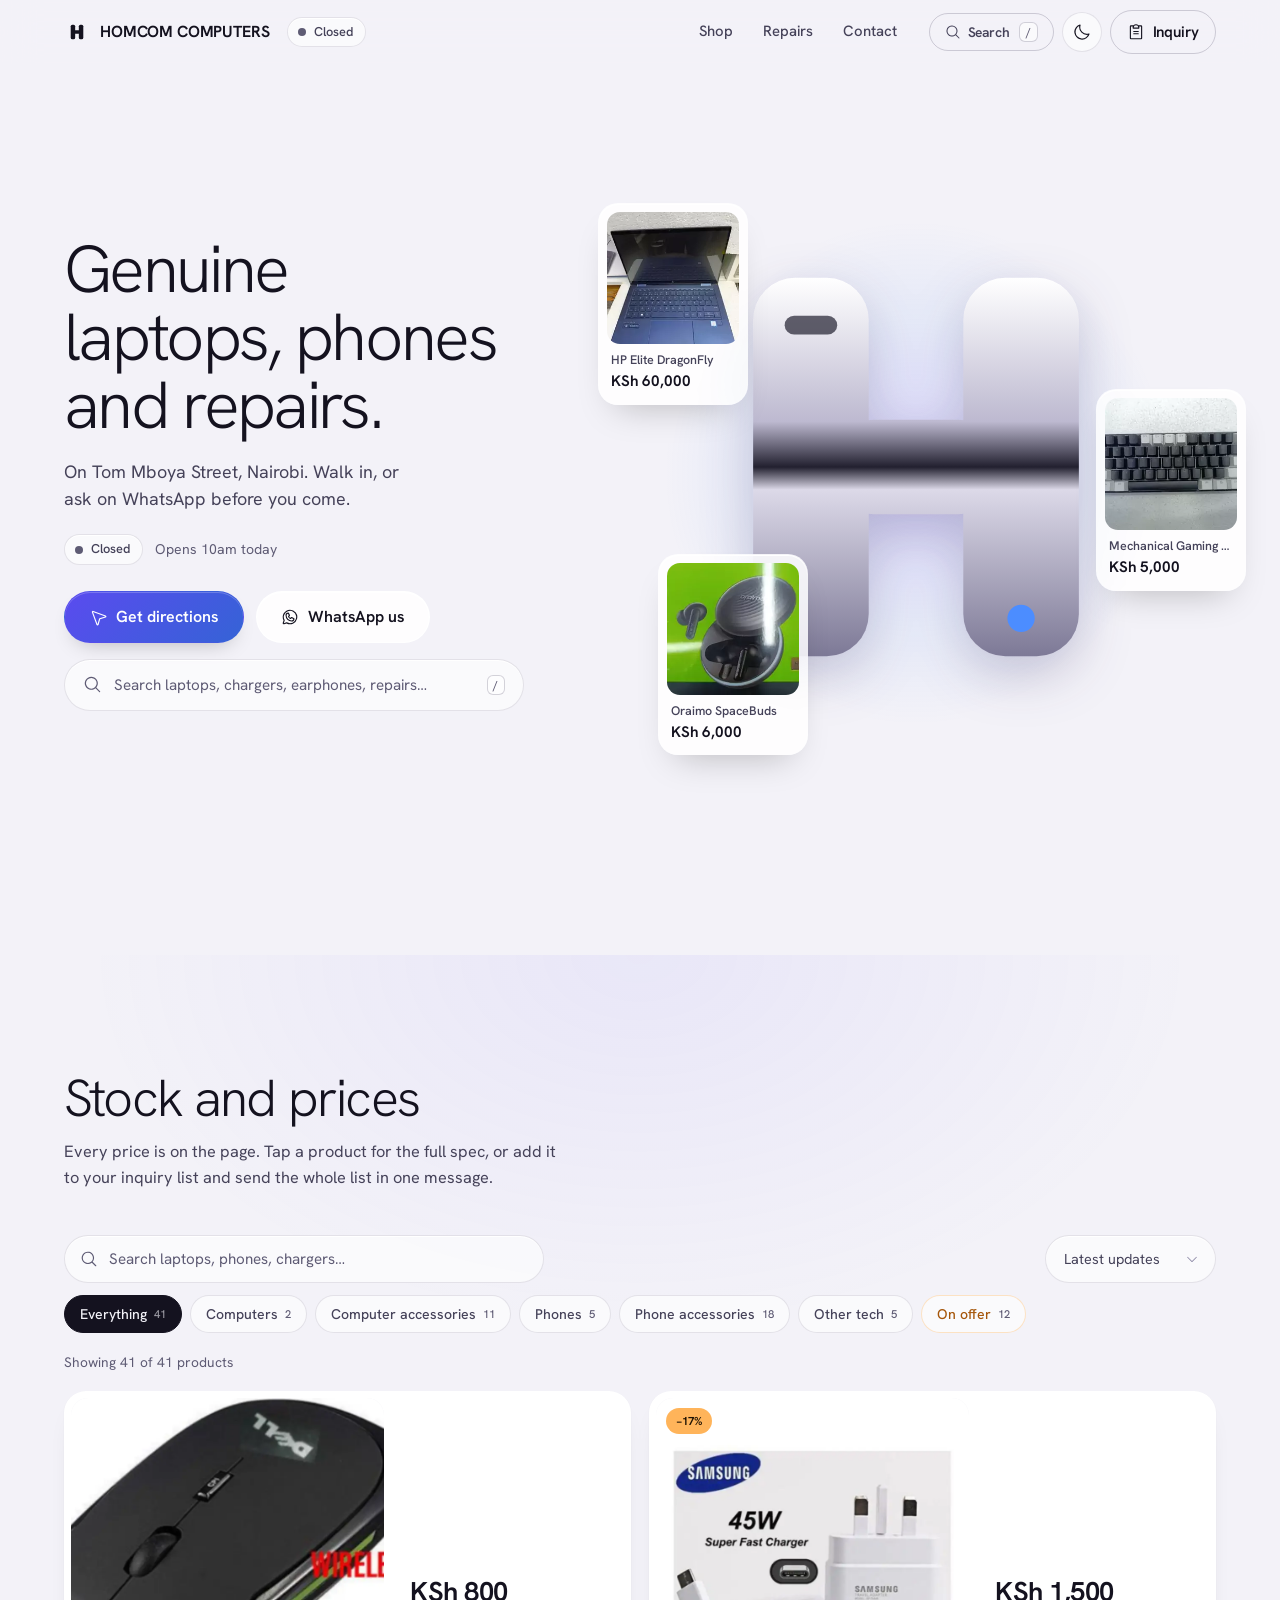
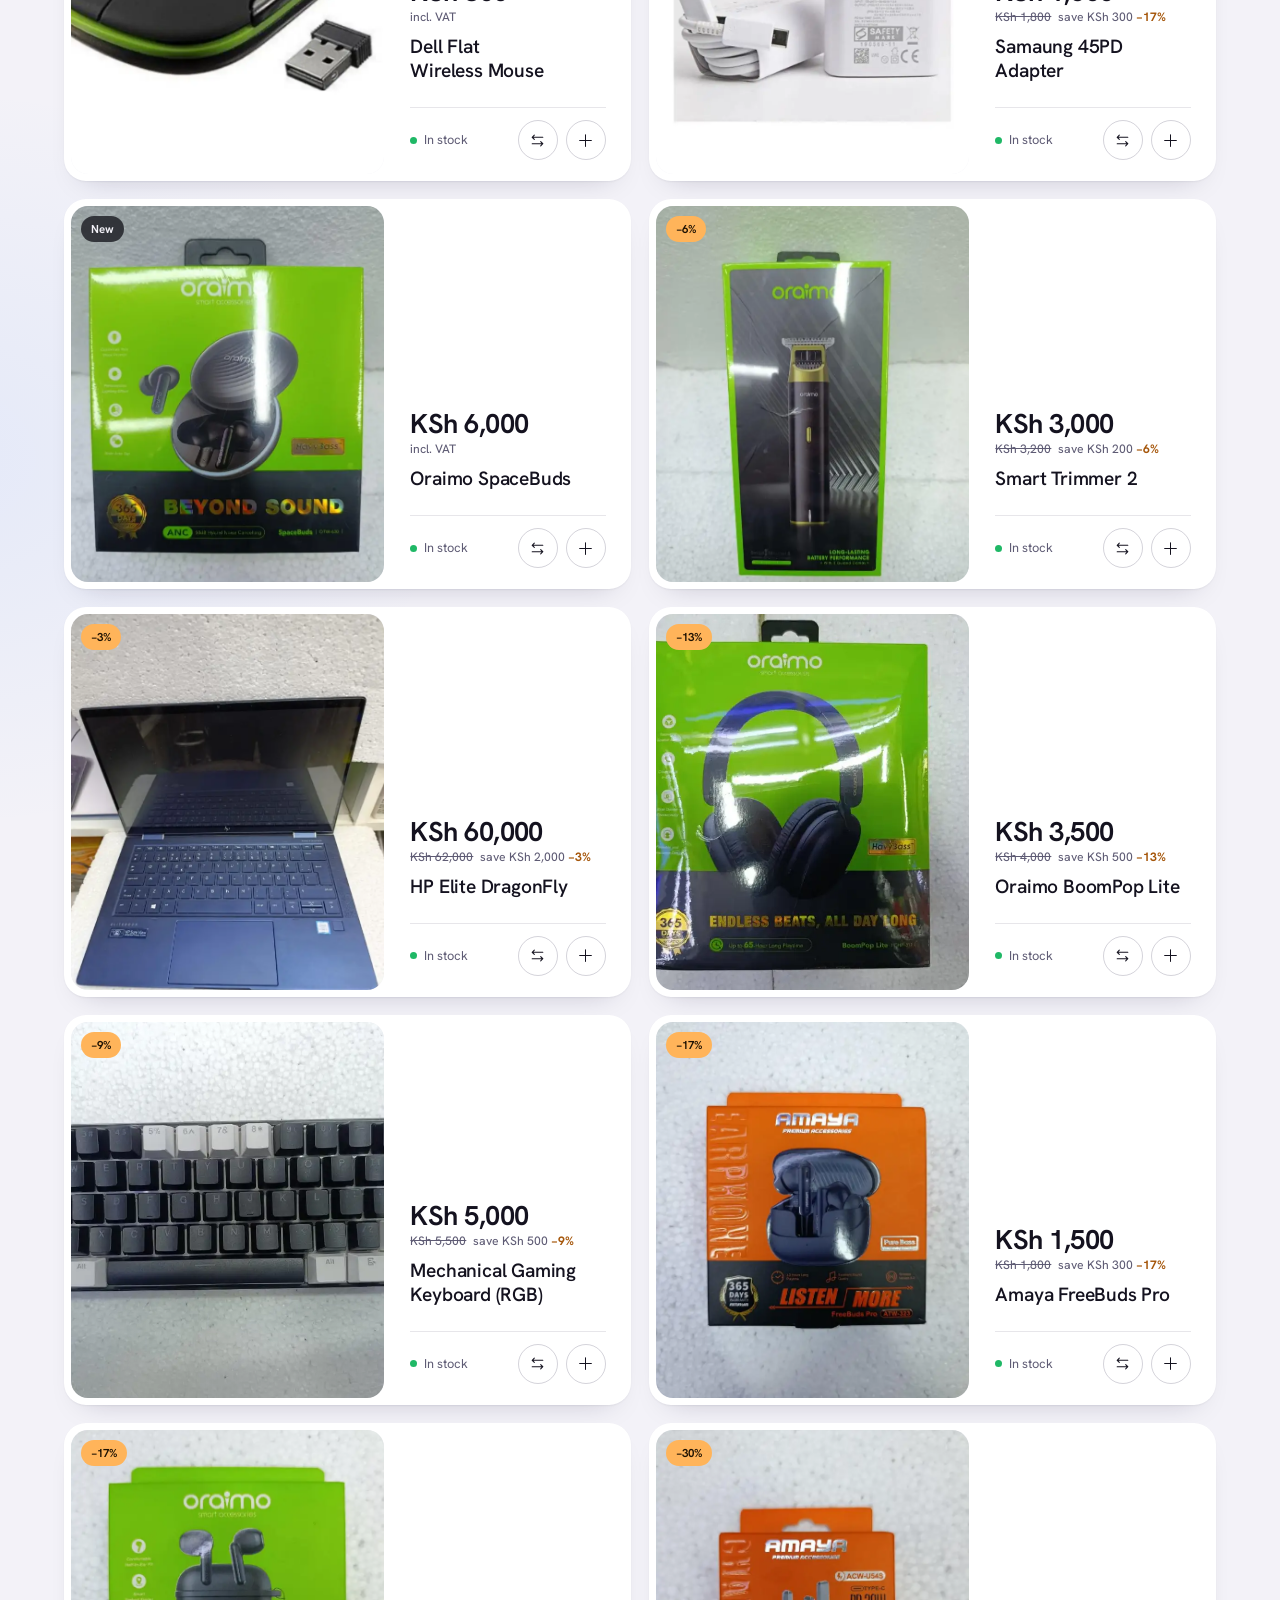
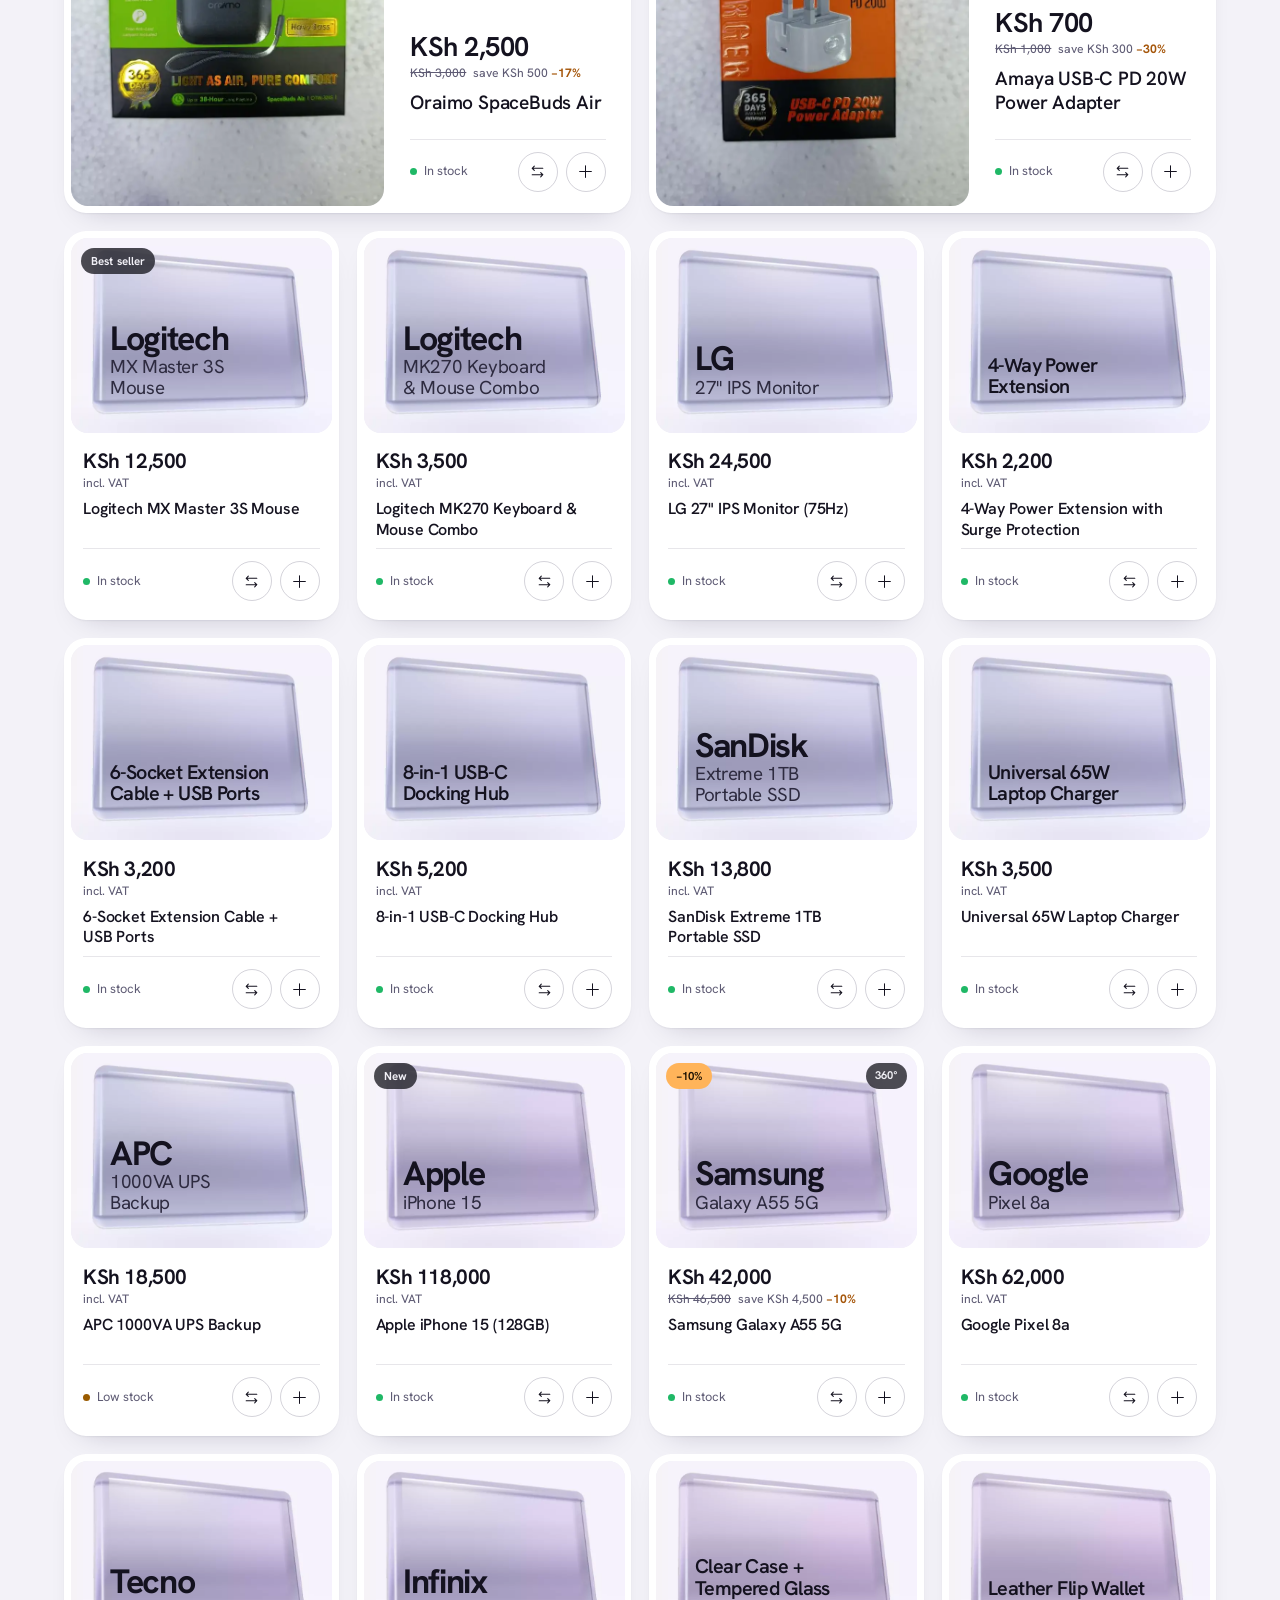
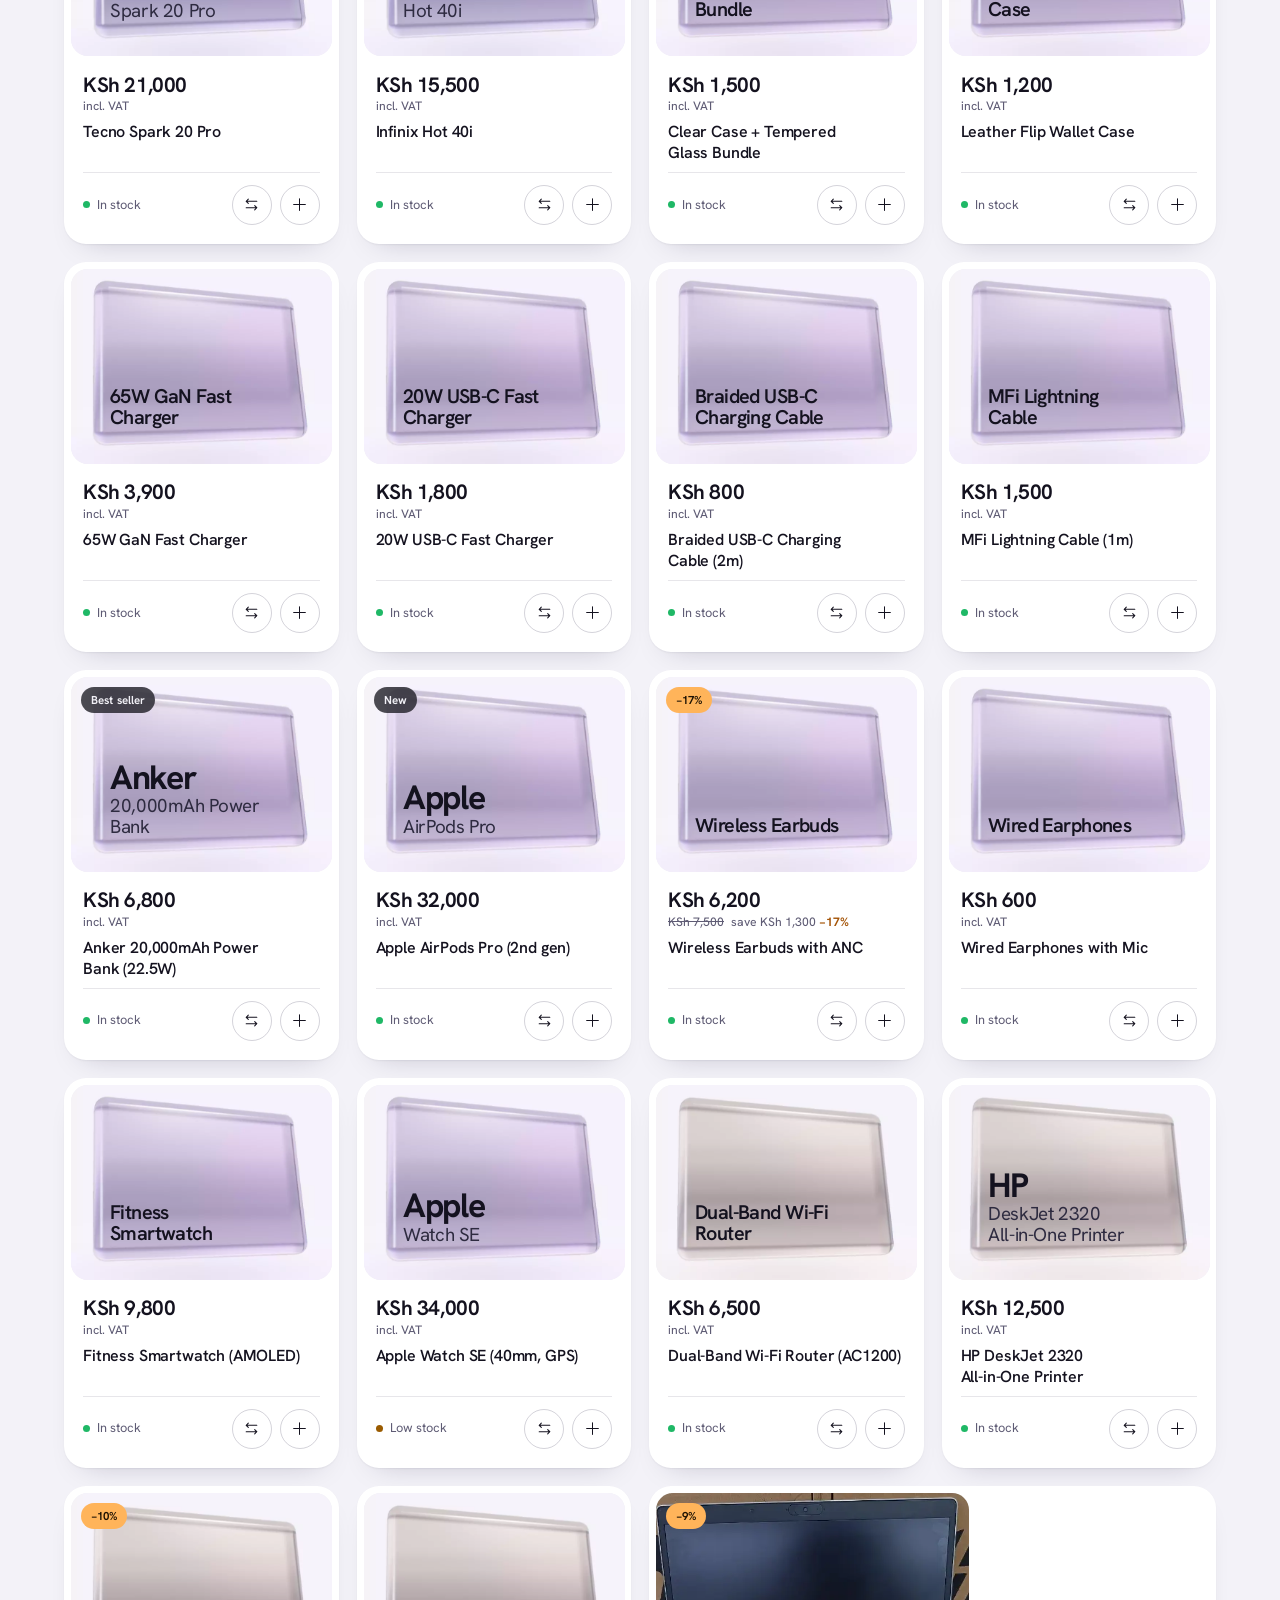
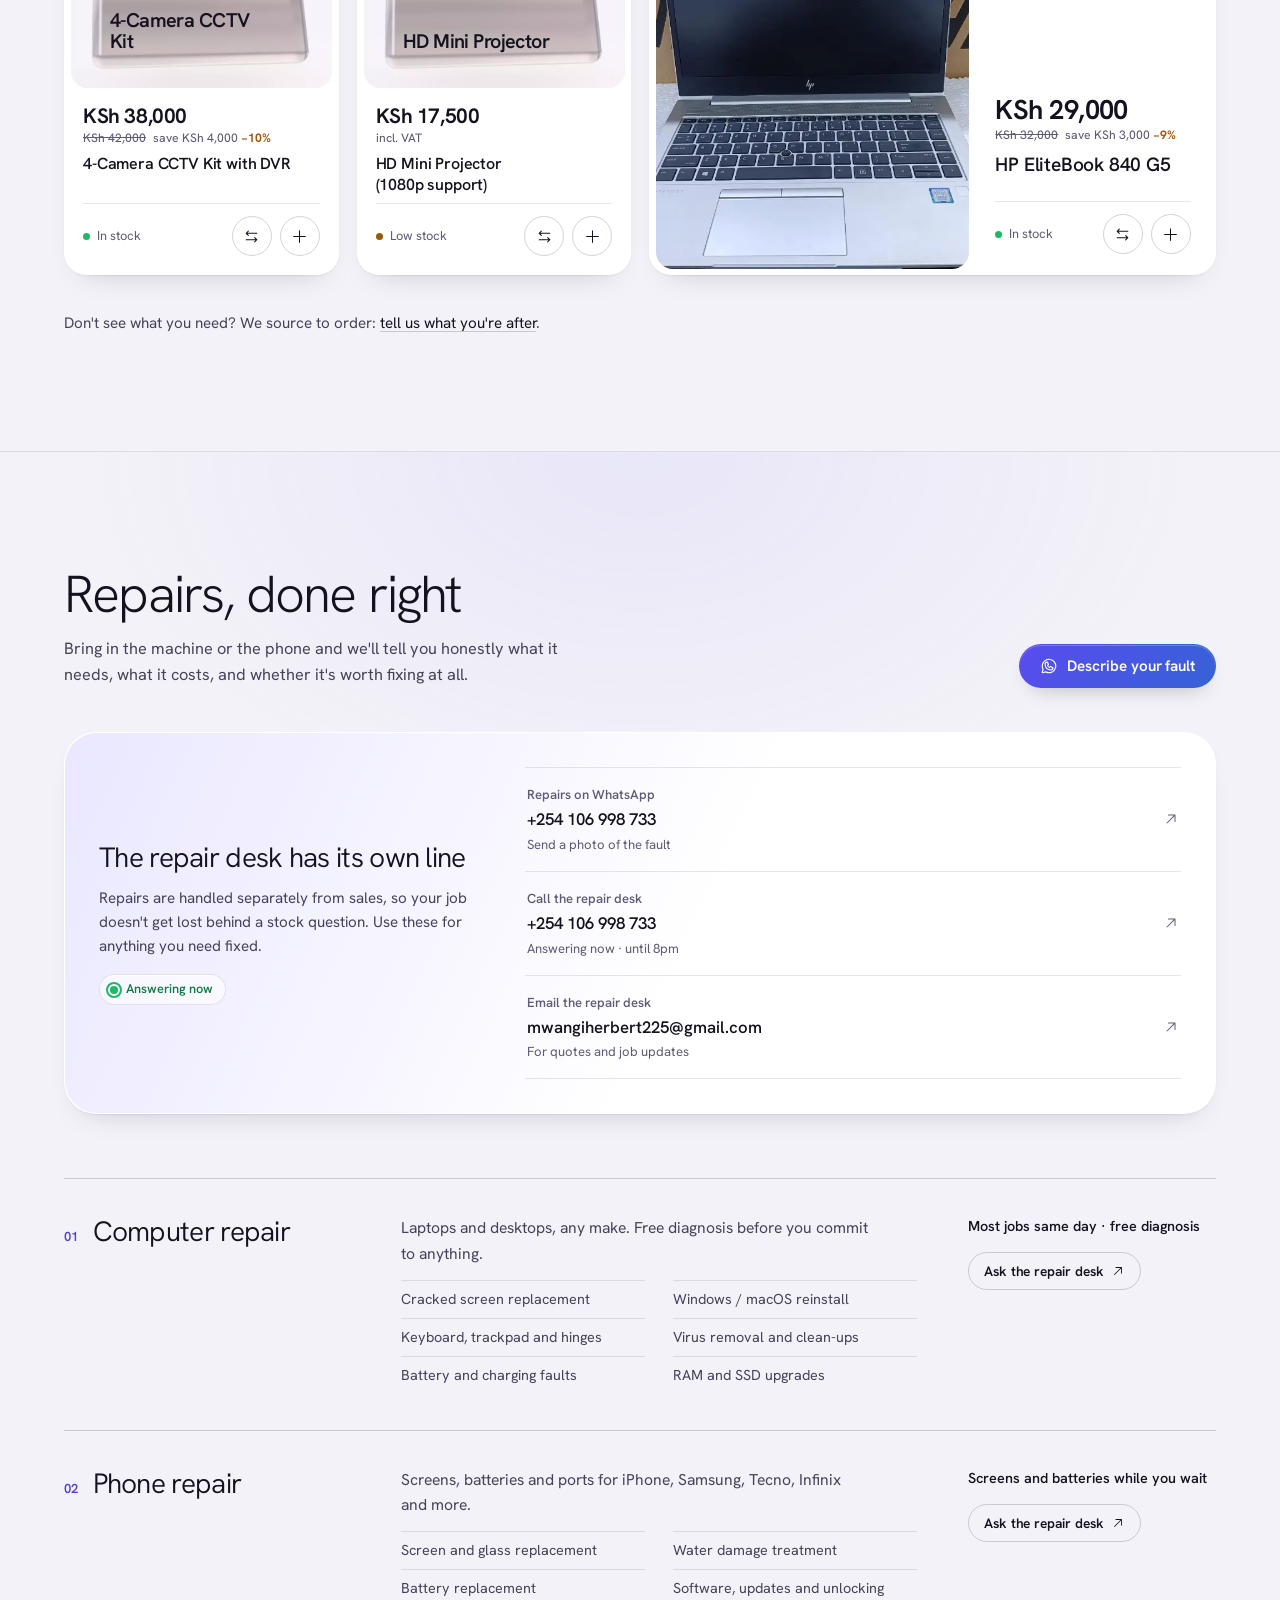
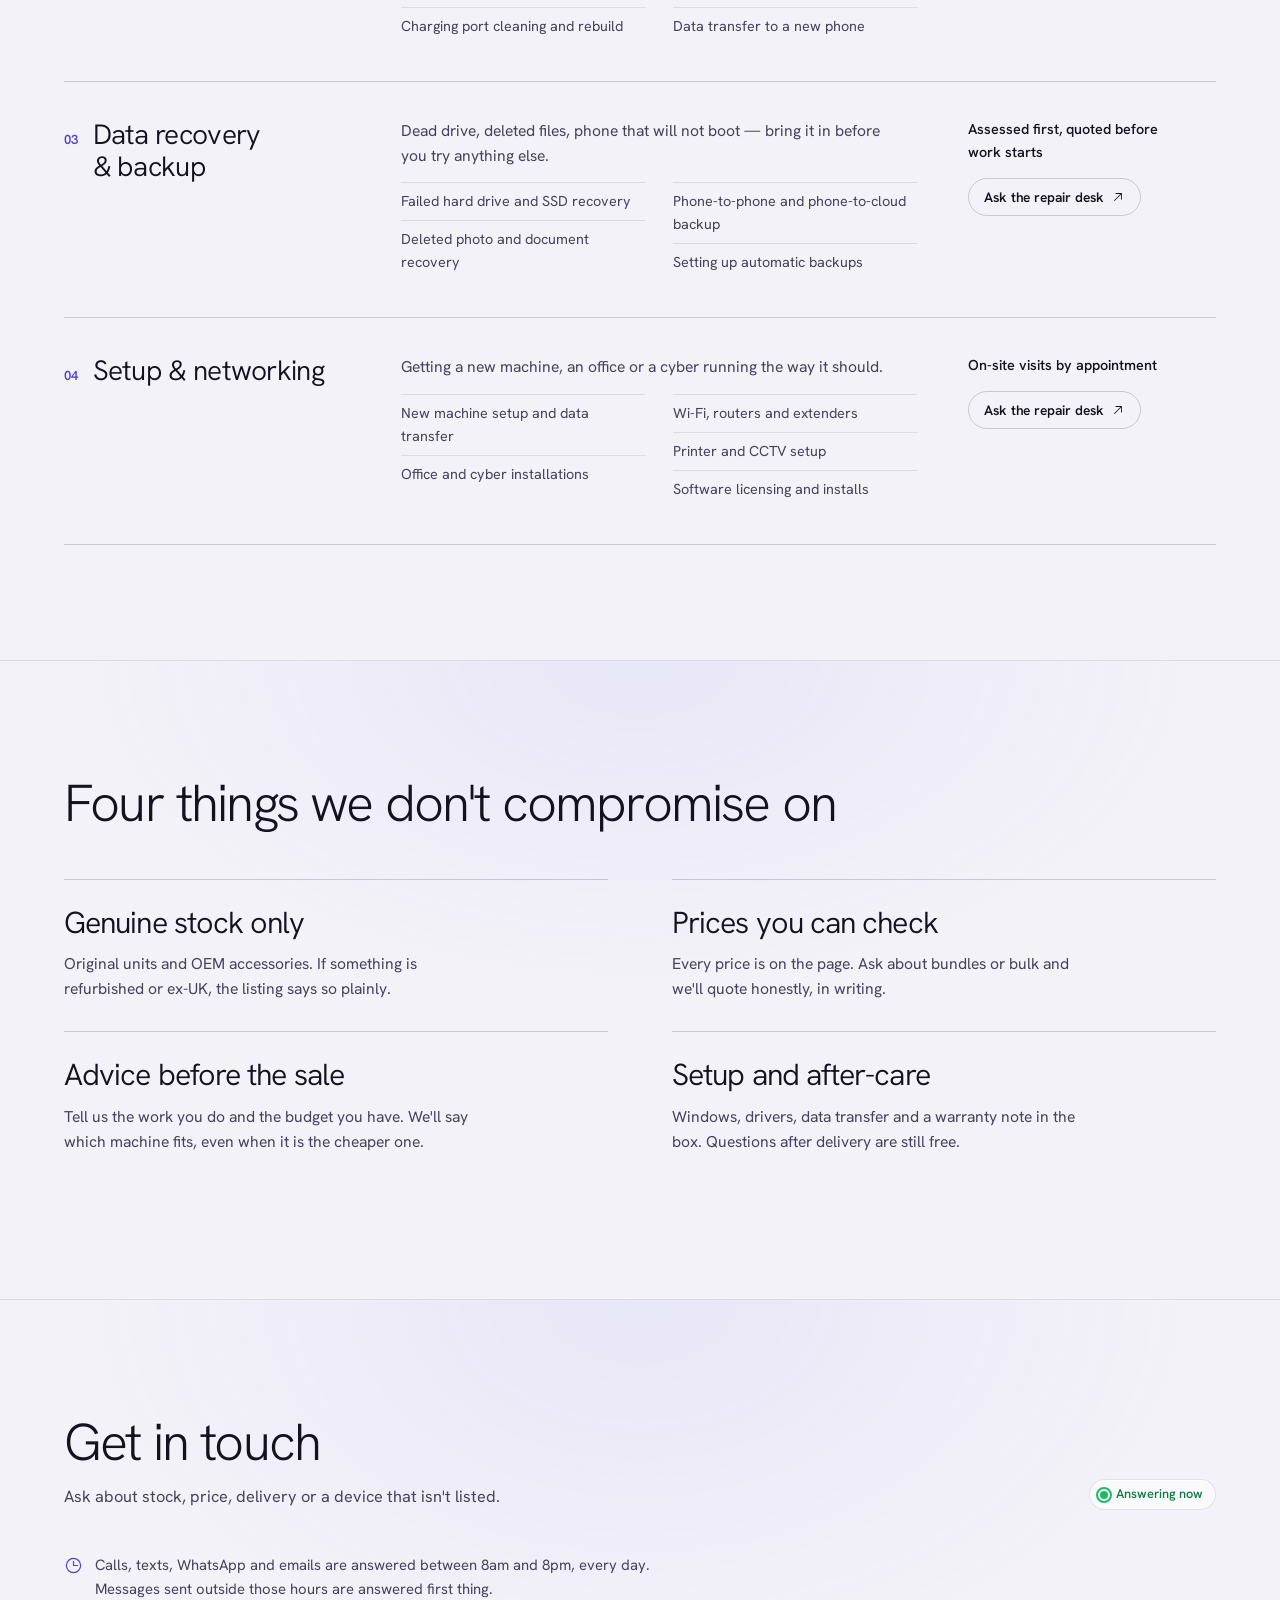
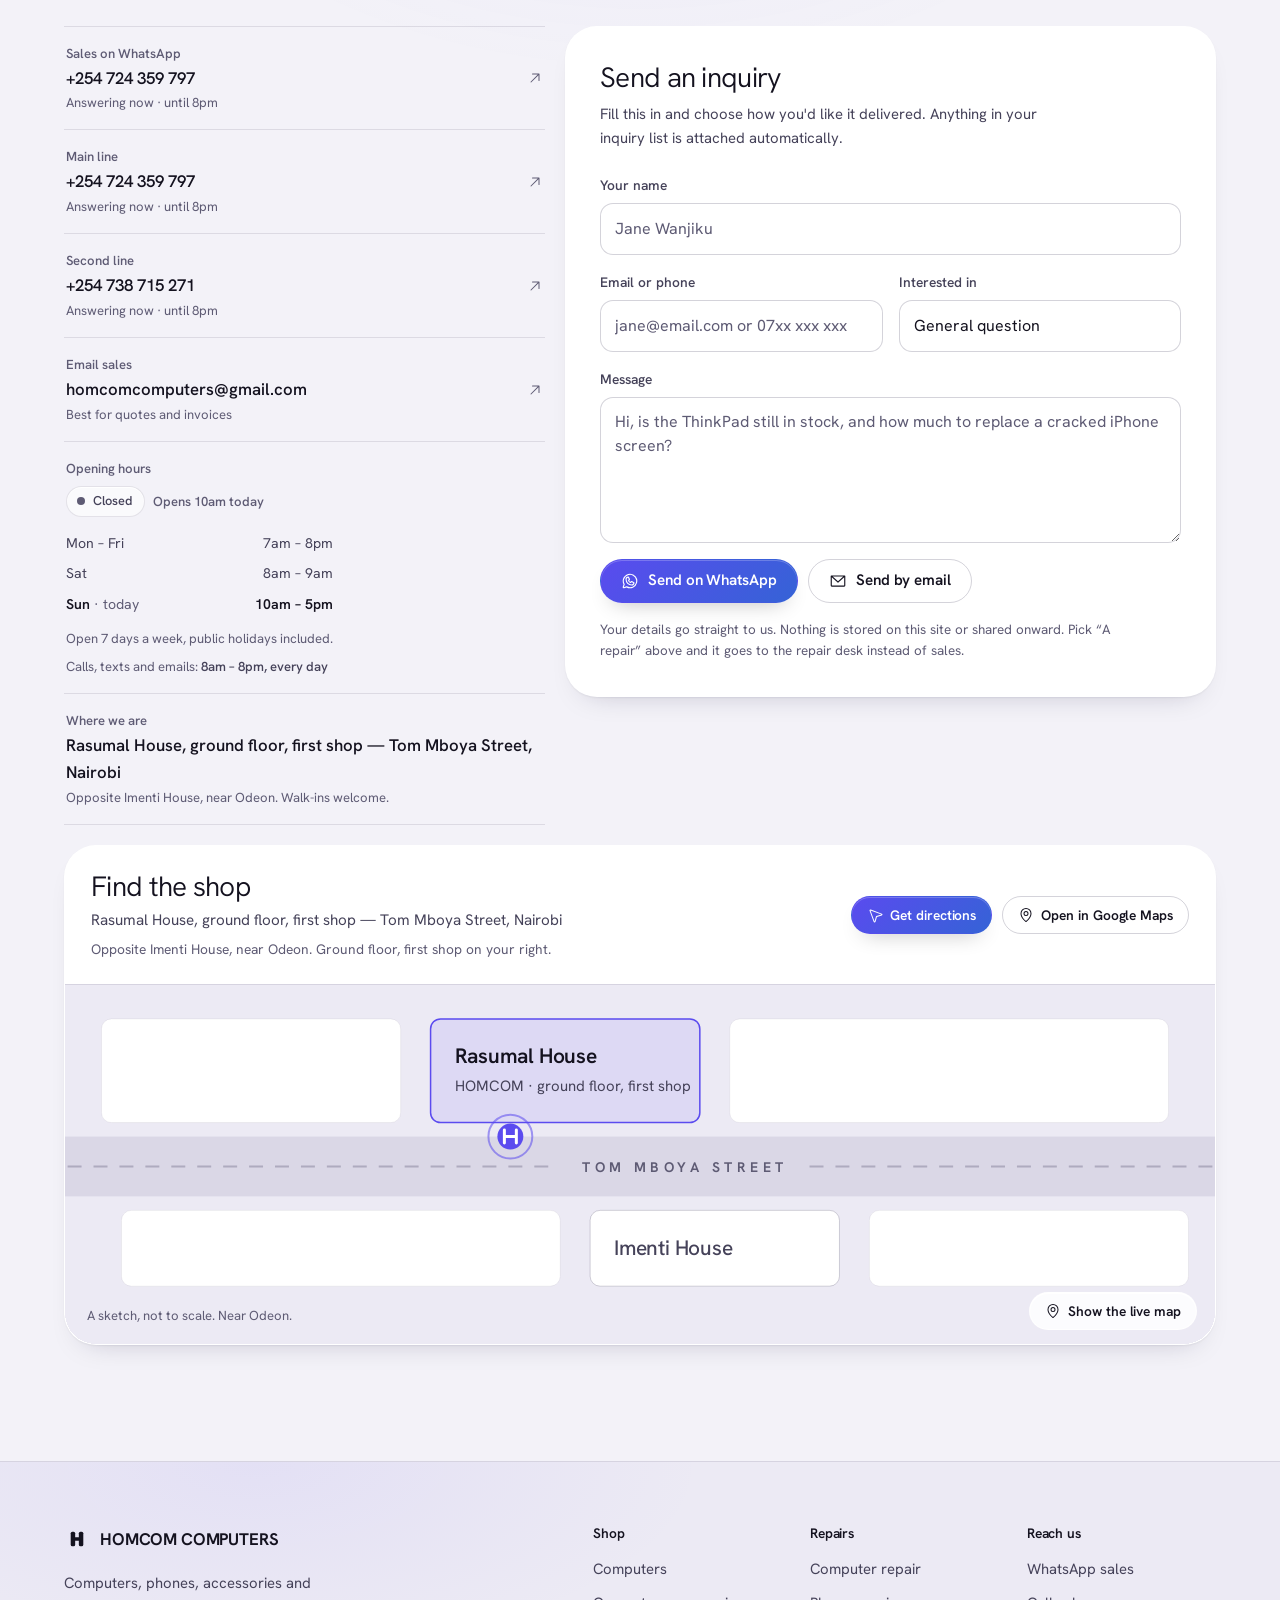
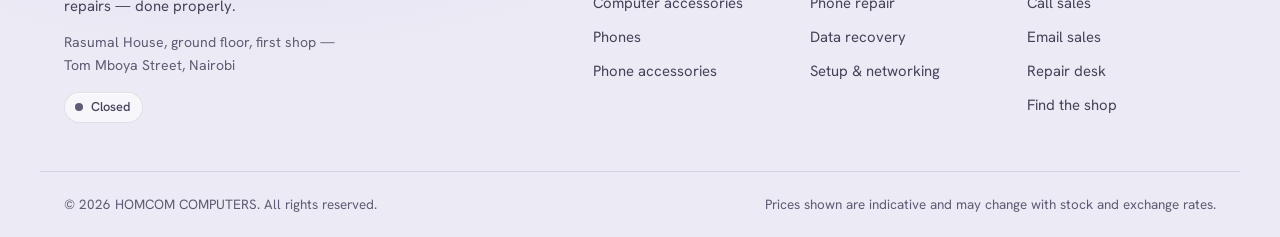
==== commit f826fbc4: "Rebuild the catalogue, plates, repairs, contact and map after review The finish review asked for a r" ====
--- a/index.html
+++ b/index.html
@@ -262,6 +262,9 @@
          is in the first screen: what the shop is, where, whether it is open
          now, and the two ways to act on it. -->
     <section class="hero" aria-labelledby="heroTitle">
+      <!-- motion.js draws the chrome H and its light into this, across the
+           whole first screen and behind the words. -->
+      <canvas class="hero-canvas" aria-hidden="true"></canvas>
       <div class="wrap hero-grid">
         <div class="hero-copy">
           <h1 id="heroTitle">Genuine laptops, phones and repairs.</h1>
@@ -289,10 +292,11 @@
           </button>
         </div>
 
-        <!-- The stage. motion.js draws the chrome H into the canvas; until it
-             does, and on any device where it should not, the drawn H below
-             stands in. The three tiles are real listings: app.js corrects the
-             name, price and photo from the catalogue once it has arrived. -->
+        <!-- The stage: where the chrome H sits, and the handle you drag to
+             spin it. Until motion.js has drawn it, and on any device where it
+             should not, the drawn H below stands in. The three tiles are real
+             listings: app.js corrects the name, price and photo from the
+             catalogue once it has arrived. -->
         <div class="stage" data-hero-stage data-fill="0.56">
           <svg class="stage-poster" viewBox="16 13 32 38" aria-hidden="true">
             <defs>
@@ -312,7 +316,6 @@
             <rect class="poster-slot" x="19.5" y="17.6" width="5" height="1.8" rx=".9" />
             <circle class="poster-led" cx="42" cy="46.4" r="1.3" />
           </svg>
-          <canvas class="stage-canvas" aria-hidden="true"></canvas>
 
           <a class="float-tile ft-1" href="#p=hp-250-g9" data-hero-product="hp-250-g9" data-photo-sig="47511">
             <img src="assets/img/hero/hp-elite-dragonfly.webp" width="256" height="256" alt="" decoding="async" fetchpriority="low" />
@@ -435,9 +438,6 @@
           </div>
           <div class="repair-contact-links">
             <a class="contact-card" id="repairWhatsapp" href="https://wa.me/254106998733" target="_blank" rel="noopener">
-              <span class="contact-icon whatsapp">
-                <svg class="i" aria-hidden="true"><use href="#i-whatsapp-logo" /></svg>
-              </span>
               <span class="contact-body">
                 <strong>Repairs on WhatsApp</strong>
                 <span data-site="repairPhone">+254 106 998 733</span>
@@ -446,9 +446,6 @@
               <svg class="i contact-arrow" aria-hidden="true"><use href="#i-arrow-up-right" /></svg>
             </a>
             <a class="contact-card" id="repairCall" href="tel:+254106998733">
-              <span class="contact-icon">
-                <svg class="i" aria-hidden="true"><use href="#i-phone" /></svg>
-              </span>
               <span class="contact-body">
                 <strong>Call the repair desk</strong>
                 <span data-site="repairPhone">+254 106 998 733</span>
@@ -457,9 +454,6 @@
               <svg class="i contact-arrow" aria-hidden="true"><use href="#i-arrow-up-right" /></svg>
             </a>
             <a class="contact-card" id="repairEmail" href="mailto:mwangiherbert225@gmail.com">
-              <span class="contact-icon">
-                <svg class="i" aria-hidden="true"><use href="#i-envelope-simple" /></svg>
-              </span>
               <span class="contact-body">
                 <strong>Email the repair desk</strong>
                 <span data-site="repairEmail">mwangiherbert225@gmail.com</span>
@@ -518,9 +512,6 @@
         <div class="contact-layout">
           <aside class="contact-cards reveal">
             <a class="contact-card" id="cardWhatsapp" href="https://wa.me/254724359797" target="_blank" rel="noopener">
-              <span class="contact-icon whatsapp">
-                <svg class="i" aria-hidden="true"><use href="#i-whatsapp-logo" /></svg>
-              </span>
               <span class="contact-body">
                 <strong>Sales on WhatsApp</strong>
                 <span data-site="whatsappNumber">+254 724 359 797</span>
@@ -532,9 +523,6 @@
             <div id="phoneList"></div>
 
             <a class="contact-card" id="cardEmail" href="mailto:homcomcomputers@gmail.com">
-              <span class="contact-icon">
-                <svg class="i" aria-hidden="true"><use href="#i-envelope-simple" /></svg>
-              </span>
               <span class="contact-body">
                 <strong>Email sales</strong>
                 <span data-site="email">homcomcomputers@gmail.com</span>
@@ -544,9 +532,6 @@
             </a>
 
             <div class="contact-card static hours-card">
-              <span class="contact-icon">
-                <svg class="i" aria-hidden="true"><use href="#i-clock" /></svg>
-              </span>
               <span class="contact-body">
                 <strong>Opening hours</strong>
                 <span class="hours-status">
@@ -564,9 +549,6 @@
             </div>
 
             <div class="contact-card static">
-              <span class="contact-icon">
-                <svg class="i" aria-hidden="true"><use href="#i-map-pin" /></svg>
-              </span>
               <span class="contact-body">
                 <strong>Where we are</strong>
                 <span data-site="address">Rasumal House, ground floor, first shop, Tom Mboya Street, Nairobi</span>
@@ -644,8 +626,43 @@
               </a>
             </div>
           </div>
-          <div class="map-frame">
-            <iframe id="mapFrame" title="Map showing where the shop is" loading="lazy"
+          <!-- A sketch of the street first, the live map only when asked for: the
+               Google map is one to two megabytes, which at 9 KB/s is minutes of a
+               customer's data for a page they may only be scrolling past. The
+               sketch shows only what the shop's own directions say: Rasumal House
+               on Tom Mboya Street, opposite Imenti House. It is not to scale and
+               claims nothing else (no other streets, no compass). -->
+          <div class="map-frame" id="mapWrap">
+            <svg class="map-poster" viewBox="0 0 1200 360" preserveAspectRatio="xMidYMid slice" role="img" aria-labelledby="mapPosterTitle">
+              <title id="mapPosterTitle">Sketch of the street, not to scale: the shop is in Rasumal House on Tom Mboya Street, opposite Imenti House</title>
+              <rect class="mp-ground" width="1200" height="360" />
+              <g class="mp-blocks">
+                <rect x="60" y="34" width="300" height="104" rx="10" />
+                <rect x="690" y="34" width="440" height="104" rx="10" />
+                <rect x="80" y="226" width="440" height="76" rx="10" />
+                <rect x="830" y="226" width="320" height="76" rx="10" />
+              </g>
+              <rect class="mp-street" x="-10" y="152" width="1220" height="60" />
+              <path class="mp-centre" d="M0 182H520M770 182H1200" />
+              <text class="mp-street-name" x="645" y="188">TOM MBOYA STREET</text>
+              <rect class="mp-shop" x="390" y="34" width="270" height="104" rx="10" />
+              <text class="mp-name" x="414" y="78">Rasumal House</text>
+              <text class="mp-note" x="414" y="106">HOMCOM · ground floor, first shop</text>
+              <rect class="mp-opposite" x="550" y="226" width="250" height="76" rx="10" />
+              <text class="mp-name mp-name-2" x="574" y="271">Imenti House</text>
+              <g class="mp-pin" transform="translate(470 152)">
+                <circle class="mp-pin-ring" r="22" />
+                <circle class="mp-pin-dot" r="13" />
+                <path class="mp-pin-h" d="M-6 -6.5v13M6 -6.5v13M-6 0h12" />
+              </g>
+            </svg>
+            <p class="map-caption">A sketch, not to scale. Near Odeon.</p>
+            <button type="button" class="btn btn-glass btn-small map-load" id="mapLoad">
+              <svg class="i" aria-hidden="true"><use href="#i-map-pin" /></svg>
+              <span>Show the live map</span>
+            </button>
+            <iframe id="mapFrame" title="Map showing where the shop is" hidden
+                    data-src="https://www.google.com/maps?q=Rasumal%20House%2C%20Tom%20Mboya%20Street%2C%20Nairobi%2C%20Kenya&amp;hl=en&amp;z=17&amp;output=embed"
                     referrerpolicy="no-referrer-when-downgrade" allowfullscreen></iframe>
           </div>
         </div>
--- a/assets/css/styles.css
+++ b/assets/css/styles.css
@@ -109,15 +109,14 @@
   --panel-shadow: 0 0 0 0 transparent;   /* on near-black a panel is its edge; a shadow would not show */
   --tile-border: var(--glass-edge);
   --tile-shadow: var(--glass-top);
-  --media-bg:    #0E0F18;
-
-  /* Light falls on the plate from the upper right, ion violet fading into
-     blue: a lit pane of glass, not a spotlight. */
-  --plate-bg:
-    linear-gradient(205deg, rgba(123, 107, 255, .34) 0%, rgba(76, 141, 255, .10) 42%, transparent 70%),
-    linear-gradient(180deg, #12131E, #0B0C13);
+  --media-bg:    #0D0E15;   /* also the floor the glass plates were rendered on */
+
+  /* The plates are lit from above; by night the lower body of the glass
+     falls into shadow, and the name is set there. Measured against the
+     brightest 2% of the glass behind each line: at least 6.4:1 on desktop
+     cards and in the pop-up, 5.7:1 on a phone card. */
   --plate-ink:   #F2F1F7;
-  --plate-ink-2: #B4B1C9;
+  --plate-ink-2: #D2CFE2;
 
   --page-glow:
     radial-gradient(1100px 680px at 78% -8%, rgba(123, 107, 255, .17), transparent 62%),
@@ -133,6 +132,12 @@
   --scroll-thumb: rgba(255, 255, 255, .16);
   --selection:   rgba(123, 107, 255, .45);
   --map-filter:  invert(.9) hue-rotate(180deg) saturate(.7) brightness(.92) contrast(.92);
+  --map-ground:  #0B0C12;   /* the street sketch under the live map */
+  --map-block:   #12131C;
+  --map-block-edge: rgba(255, 255, 255, .06);
+  --map-street:  #1A1C28;
+  --map-centre:  rgba(255, 255, 255, .16);
+  --map-shop:    rgba(123, 107, 255, .14);
 }
 
 /* Day */
@@ -177,13 +182,12 @@
   --panel-shadow: 0 30px 70px -24px rgba(0, 0, 0, .28);
   --tile-border: transparent;
   --tile-shadow: var(--glass-top), 0 18px 36px -18px rgba(0, 0, 0, .26);
-  --media-bg:    #F4F3F9;
-
-  --plate-bg:
-    linear-gradient(205deg, rgba(123, 107, 255, .22) 0%, rgba(76, 141, 255, .08) 42%, transparent 70%),
-    linear-gradient(180deg, #FFFFFF, #F0EEF8);
+  --media-bg:    #F4F3F9;   /* the Day plates' floor */
+
+  /* By day the glass darkens toward its lower edge, where it reflects the
+     dark band of the studio: ink, not grey, to hold 5:1 there. */
   --plate-ink:   #14121F;
-  --plate-ink-2: #454259;
+  --plate-ink-2: #2E2B40;
 
   --page-glow:
     radial-gradient(1100px 680px at 78% -8%, rgba(123, 107, 255, .16), transparent 62%),
@@ -199,6 +203,12 @@
   --scroll-thumb: rgba(20, 16, 50, .22);
   --selection:   rgba(123, 107, 255, .28);
   --map-filter:  none;
+  --map-ground:  #ECEAF4;
+  --map-block:   #FFFFFF;
+  --map-block-edge: rgba(20, 16, 50, .06);
+  --map-street:  #DAD7E6;
+  --map-centre:  rgba(20, 16, 50, .22);
+  --map-shop:    rgba(91, 75, 239, .10);
 }
 
 /* ── Base ────────────────────────────────────────────────────────────────── */
@@ -478,7 +488,18 @@
 .site-header.scrolled .scroll-progress { opacity: 1; }
 
 /* ── Hero and stage ──────────────────────────────────────────────────────── */
-.hero { position: relative; padding: 28px 0 clamp(56px, 8vw, 104px); }
+.hero { position: relative; isolation: isolate; overflow-x: clip; padding: 28px 0 clamp(56px, 8vw, 104px); }
+
+/* The light layer: motion.js draws the chrome H, the streaks (night) and the
+   glass ribbons (day) across the whole first screen. It sits under the words
+   and never takes a tap; the stage above it is what you drag. */
+.hero-canvas {
+  position: absolute; inset: 0; z-index: 0; width: 100%; height: 100%;
+  pointer-events: none; opacity: 0;
+  transition: opacity .7s var(--ease-out);
+}
+.hero.is-live .hero-canvas { opacity: 1; }
+.hero-grid { position: relative; z-index: 1; }
 
 .hero-grid {
   display: grid; align-items: center;
@@ -547,15 +568,10 @@
 [data-theme="light"] .stage-poster { filter: drop-shadow(0 18px 26px rgba(40, 30, 90, .22)); }
 .poster-slot { fill: var(--chrome-3); opacity: .7; }
 .poster-led { fill: var(--ion-2); }
-.stage-canvas {
-  position: absolute; inset: 0; width: 100%; height: 100%;
-  opacity: 0; cursor: grab;
-  transition: opacity .7s var(--ease-out);
-}
-.stage.is-grabbing .stage-canvas { cursor: grabbing; }
-.stage.is-live .stage-canvas { opacity: 1; }
-.stage.is-live .stage-poster,
-.stage.is-live::before { opacity: 0; }
+.hero.is-live .stage { cursor: grab; }
+.hero.is-live .stage.is-grabbing { cursor: grabbing; }
+.hero.is-live .stage-poster,
+.hero.is-live .stage::before { opacity: 0; }
 
 /* Real products from the shelf, floating in glass round the letter. */
 .float-tile {
@@ -606,15 +622,10 @@
 .hero-copy > :nth-child(3) { animation-delay: .12s; }
 .hero-copy > :nth-child(4) { animation-delay: .18s; }
 .hero-copy > :nth-child(5) { animation-delay: .24s; }
-.hero h1 { animation-name: rise-soft; }
 .stage { animation: stage-in 1.2s var(--ease-out) both; }
 @keyframes rise {
   from { opacity: 0; transform: translate3d(0, 16px, 0); }
   to   { opacity: 1; transform: none; }
-}
-@keyframes rise-soft {
-  from { opacity: 0; transform: translate3d(0, 18px, 0); filter: blur(6px); }
-  to   { opacity: 1; transform: none; filter: blur(0); }
 }
 @keyframes stage-in {
   from { opacity: 0; transform: scale(.96); }
@@ -739,59 +750,64 @@
 /* ── Product plates ──────────────────────────────────────────────────────────
    Thirty of the forty-one products have no photo yet. They are not given a
    clip-art icon: they get a plate of glass with the maker's name set large,
-   the way a product is introduced before its picture is ready. */
+   the way a product is introduced before its picture is ready. The glass is
+   rendered (assets/img/plates/: a ray-traced slab with thickness, refraction
+   and a tint per category, one for Night and one for Day), square, with the
+   slab centred, so one image serves a square pop-up, a 4:3 card and a
+   thumbnail. */
 .card-media, .viewer { container-type: inline-size; }
+.plate, .plate-mini {
+  --plate-img: url("../img/plates/computers-night.webp");
+  background: var(--media-bg) var(--plate-img) center / cover no-repeat;
+}
+.plate[data-cat="computer-accessories"], .plate-mini[data-cat="computer-accessories"] { --plate-img: url("../img/plates/computer-accessories-night.webp"); }
+.plate[data-cat="phones"], .plate-mini[data-cat="phones"]                             { --plate-img: url("../img/plates/phones-night.webp"); }
+.plate[data-cat="phone-accessories"], .plate-mini[data-cat="phone-accessories"]       { --plate-img: url("../img/plates/phone-accessories-night.webp"); }
+.plate[data-cat="other-tech"], .plate-mini[data-cat="other-tech"]                     { --plate-img: url("../img/plates/other-tech-night.webp"); }
+[data-theme="light"] :is(.plate, .plate-mini)                                         { --plate-img: url("../img/plates/computers-day.webp"); }
+[data-theme="light"] :is(.plate, .plate-mini)[data-cat="computer-accessories"]        { --plate-img: url("../img/plates/computer-accessories-day.webp"); }
+[data-theme="light"] :is(.plate, .plate-mini)[data-cat="phones"]                      { --plate-img: url("../img/plates/phones-day.webp"); }
+[data-theme="light"] :is(.plate, .plate-mini)[data-cat="phone-accessories"]           { --plate-img: url("../img/plates/phone-accessories-day.webp"); }
+[data-theme="light"] :is(.plate, .plate-mini)[data-cat="other-tech"]                  { --plate-img: url("../img/plates/other-tech-day.webp"); }
+
+/* The words sit inside the slab's lower left, clear of its bevel. The slab
+   spans 8–90% of the image across and 17–81% down, so its lower edge is
+   20% up a square plate and 10% up a 4:3 one (cover crops 12.5% top and
+   bottom); padding in % is of the width, hence two values. */
 .plate {
   position: relative; overflow: hidden;
-  display: flex; flex-direction: column; justify-content: flex-end; gap: 2px;
+  display: flex; flex-direction: column; justify-content: flex-end; gap: 3px;
   width: 100%; height: 100%;
-  padding: 9% 9% 10%;
-  background: var(--plate-bg);
+  padding: 0 24% 26% 15%;
   color: var(--plate-ink);
 }
-/* One sweep of light across the glass. */
-.plate::before {
-  content: ""; position: absolute; inset: 0; pointer-events: none;
-  background: linear-gradient(115deg, transparent 38%, rgba(255, 255, 255, .09) 48%, transparent 58%);
-}
-[data-theme="light"] .plate::before {
-  background: linear-gradient(115deg, transparent 38%, rgba(255, 255, 255, .7) 48%, transparent 58%);
-}
-.plate[data-cat="computers"]            { --tint: rgba(76, 141, 255, .30); }
-.plate[data-cat="phones"]               { --tint: rgba(151, 107, 255, .32); }
-.plate[data-cat="computer-accessories"] { --tint: rgba(96, 120, 255, .26); }
-.plate[data-cat="phone-accessories"]    { --tint: rgba(186, 107, 255, .24); }
-.plate[data-cat="other-tech"]           { --tint: rgba(255, 180, 90, .20); }
-/* Each category catches the light in its own hue, along the top edge. */
-.plate::after {
-  content: ""; position: absolute; inset: 0 0 auto; height: 45%; pointer-events: none;
-  background: linear-gradient(180deg, var(--tint, transparent), transparent);
-  opacity: .55;
-}
-.plate-brand, .plate-model { position: relative; z-index: 1; overflow-wrap: anywhere; }
+.card-media > .plate {
+  padding-bottom: 13.5%;
+  background-size: 100% auto;   /* the same as cover here, but it can ease */
+  transition: background-size .6s var(--ease-out);
+}
+.plate-brand, .plate-model { position: relative; overflow-wrap: anywhere; }
 .plate-brand {
-  font-size: 1.7rem; font-size: clamp(1.3rem, 15cqi, 3.4rem);
+  font-size: 1.6rem; font-size: clamp(1.25rem, 13cqi, 3rem);
   font-weight: 700; line-height: .95; letter-spacing: -0.04em;
 }
 .plate-model {
-  font-size: 1.05rem; font-size: clamp(.95rem, 8.4cqi, 1.9rem);
-  font-weight: 300; line-height: 1.08; letter-spacing: -0.025em;
+  font-size: .95rem; font-size: clamp(.85rem, 7.2cqi, 1.6rem);
+  font-weight: 400; line-height: 1.1; letter-spacing: -0.02em;
   color: var(--plate-ink-2);
-  display: -webkit-box; -webkit-line-clamp: 3; line-clamp: 3; -webkit-box-orient: vertical; overflow: hidden;
+  display: -webkit-box; -webkit-line-clamp: 2; line-clamp: 2; -webkit-box-orient: vertical; overflow: hidden;
 }
 /* A plate with no maker's name: the product name is the headline. */
 .plate-model:only-child {
   color: var(--plate-ink);
-  font-size: 1.25rem; font-size: clamp(1.1rem, 10.5cqi, 2.4rem);
-  -webkit-line-clamp: 4; line-clamp: 4;
-}
-
-/* Small places (search, compare, lists): the maker's initial on the same glass. */
-.ph.mono {
-  display: grid; place-items: center; width: 100%; height: 100%;
-  background: var(--plate-bg); color: var(--plate-ink);
-  font-weight: 700; font-size: 1.2rem; letter-spacing: -0.03em;
-}
+  font-size: 1.05rem; font-size: clamp(.95rem, 7.6cqi, 1.8rem);
+  font-weight: 600; letter-spacing: -0.03em;
+  -webkit-line-clamp: 3; line-clamp: 3;
+}
+
+/* Small places (search, compare, lists): the same glass, without the words;
+   the name is written beside it. */
+.ph.plate-mini { display: block; width: 100%; height: 100%; }
 
 /* ── Cards ───────────────────────────────────────────────────────────────── */
 .card {
@@ -810,6 +826,7 @@
   .card:hover { transform: translateY(-4px); box-shadow: var(--card-hover); }
   [data-theme="dark"] .card:hover { border-color: var(--line-2); }
   .card:hover .card-media img { transform: scale(1.04); }
+  .card:hover .card-media > .plate { background-size: 104% auto; }
 }
 
 .card-media {
@@ -838,38 +855,46 @@
   font-size: .7rem; font-weight: 650;
 }
 
-.card-body { display: flex; flex-direction: column; flex: 1; gap: 6px; padding: 16px 18px 18px; }
-.card-cat { font-size: .78rem; font-weight: 550; color: var(--ink-3); }
+.card-body { display: flex; flex-direction: column; flex: 1; gap: 8px; padding: 16px 18px 18px; }
 .card-title {
-  font-size: 1.04rem; font-weight: 600; line-height: 1.3; letter-spacing: -0.012em;
+  font-size: 1rem; font-weight: 550; line-height: 1.3; letter-spacing: -0.01em;
   display: -webkit-box; -webkit-line-clamp: 2; line-clamp: 2; -webkit-box-orient: vertical; overflow: hidden;
 }
-.card-desc {
-  flex: 1; font-size: .88rem; color: var(--ink-2); line-height: 1.5;
-  display: -webkit-box; -webkit-line-clamp: 2; line-clamp: 2; -webkit-box-orient: vertical; overflow: hidden;
-}
-.card-specs { display: flex; flex-wrap: wrap; gap: 6px; min-width: 0; margin-top: 2px; }
-.card-specs span {
-  max-width: 100%; padding: 3px 9px; border-radius: 8px;
-  border: 1px solid var(--line); background: var(--glass);
-  font-size: .76rem; color: var(--ink-2);
-  white-space: nowrap; overflow: hidden; text-overflow: ellipsis;
-}
+.nb { white-space: nowrap; }   /* a short hyphenated word, kept whole: "Wi-Fi", "USB-C" */
 
 .card-foot {
-  display: flex; align-items: flex-end; justify-content: space-between; gap: 10px;
-  margin-top: 10px; padding-top: 14px; border-top: 1px solid var(--line);
-}
-.card-price { display: flex; flex-direction: column; gap: 4px; min-width: 0; }
+  display: flex; align-items: center; justify-content: space-between; gap: 10px;
+  margin-top: auto; padding-top: 12px; border-top: 1px solid var(--line);
+}
 .card-tools { display: flex; gap: 8px; flex: none; }
 
+/* Price first: what it costs now, then what it was and what that saves. */
 .price {
-  display: block;
-  font-size: 1.24rem; font-weight: 650; letter-spacing: -0.02em; line-height: 1.15;
-}
-.price s { display: block; margin-bottom: 2px; font-size: .78rem; font-weight: 400; color: var(--ink-3); letter-spacing: 0; }
-.price small { display: block; margin-top: 3px; font-size: .74rem; font-weight: 450; color: var(--ink-3); letter-spacing: 0; }
+  display: block; margin: 0;
+  font-size: 1.3rem; font-weight: 650; letter-spacing: -0.02em; line-height: 1.15;
+}
+.price .now { display: block; }
+.price small { display: block; margin-top: 4px; font-size: .76rem; font-weight: 450; color: var(--ink-3); letter-spacing: 0; }
+.price small s { margin-right: 4px; white-space: nowrap; }
 .price .save .off { color: var(--amber); font-weight: 700; white-space: nowrap; }
+.compare-table .price s { display: block; margin-bottom: 2px; font-size: .78rem; font-weight: 400; color: var(--ink-3); letter-spacing: 0; }
+
+/* A product photographed in the shop leads the showroom: twice as wide, its
+   photo beside the details. Only in the shop's own order; sorted by price or
+   name every product takes one place, so the order reads straight. Every row
+   is as tall as the tallest, so wide and narrow cards line up. */
+.grid[data-sort="featured"] { grid-auto-flow: row dense; grid-auto-rows: 1fr; }
+.grid[data-sort="featured"] .card-feature {
+  grid-column: span 2;
+  display: grid; grid-template-columns: minmax(0, 1.3fr) minmax(0, 1fr);
+}
+.grid[data-sort="featured"] .card-feature .card-media { aspect-ratio: auto; margin: 6px 0 6px 6px; }
+.grid[data-sort="featured"] .card-feature .card-media > img { position: absolute; inset: 0; }
+/* The details gather above the buttons, level with the foot of the photo. */
+.grid[data-sort="featured"] .card-feature .card-body { justify-content: flex-end; gap: 10px; padding: 26px 24px 20px 26px; }
+.grid[data-sort="featured"] .card-feature .card-foot { margin-top: 14px; }
+.grid[data-sort="featured"] .card-feature .price { font-size: 1.7rem; }
+.grid[data-sort="featured"] .card-feature .card-title { font-size: 1.2rem; line-height: 1.25; -webkit-line-clamp: 3; line-clamp: 3; }
 
 .stock { display: inline-flex; align-items: center; gap: 7px; font-size: .8rem; color: var(--ink-3); }
 .stock::before { content: ""; width: 7px; height: 7px; border-radius: 50%; background: var(--ok-dot); flex: none; }
@@ -923,7 +948,7 @@
 }
 
 /* ── Glass panels (shared) ───────────────────────────────────────────────── */
-.repair-contact, .service, .contact-card, .contact-form, .map-block, .contact-window {
+.repair-contact, .contact-form, .map-block {
   border: 1px solid var(--card-border);
   background: var(--card-bg);
   box-shadow: var(--card-shadow);
@@ -931,34 +956,48 @@
 
 /* ── Repairs ─────────────────────────────────────────────────────────────── */
 .repair-contact {
+  position: relative; isolation: isolate;
   display: grid; grid-template-columns: minmax(240px, .85fr) 1.4fr; gap: 28px; align-items: center;
   padding: clamp(22px, 3vw, 34px); border-radius: var(--r-xl);
-  background:
-    linear-gradient(115deg, rgba(123, 107, 255, .16), transparent 55%),
-    var(--card-bg);
+  background: var(--card-solid);
+}
+/* Light comes in across the panel from the left, behind its words. */
+.repair-contact::before {
+  content: ""; position: absolute; inset: 0; z-index: -1; border-radius: inherit; pointer-events: none;
+  background: linear-gradient(115deg, rgba(123, 107, 255, .16), rgba(123, 107, 255, 0) 55%);
 }
 .repair-contact-intro h3 { font-size: clamp(1.35rem, 2.2vw, 1.75rem); font-weight: 350; letter-spacing: -0.025em; line-height: 1.15; }
 .repair-contact-intro p { margin: 12px 0 16px; color: var(--ink-2); font-size: .95rem; }
-.repair-contact-links { display: grid; gap: 10px; grid-template-columns: minmax(0, 1fr); }
-.repair-contact-links .contact-card { background: var(--glass-2); box-shadow: var(--glass-top); border-color: var(--line); }
-
-.services {
-  display: grid; gap: 16px; margin-top: 20px;
-  grid-template-columns: repeat(auto-fit, minmax(260px, 1fr));
-}
-.service { display: flex; flex-direction: column; padding: 24px; border-radius: var(--r-lg); }
-.service h3 { display: flex; align-items: center; gap: 10px; font-size: 1.15rem; }
-.service h3 .i { width: 22px; height: 22px; color: var(--ion-text); }
-.service > p { margin-top: 10px; font-size: .92rem; color: var(--ink-2); }
-.service ul { margin: 16px 0 18px; padding: 0; list-style: none; }
-.service li { display: flex; align-items: flex-start; gap: 10px; padding: 5px 0; font-size: .9rem; color: var(--ink-2); }
-.service li .i { width: 15px; height: 15px; margin-top: 4px; color: var(--ok); }
-/* Pushed to the bottom, so the four cards end on one line whatever their lists. */
-.service-turnaround {
-  margin: auto 0 0 !important; padding-top: 14px; border-top: 1px solid var(--line);
-  font-size: .84rem !important; color: var(--ink-3) !important;
-}
-.service .btn { margin-top: 18px; align-self: flex-start; }
+.repair-contact-links { display: grid; grid-template-columns: minmax(0, 1fr); border-bottom: 1px solid var(--line); }
+
+/* The services, ruled like a price list: one row each, number and name, what
+   it covers and what is fixed, how long it takes and who to ask. */
+.services { margin-top: clamp(40px, 5vw, 64px); border-bottom: 1px solid var(--line-2); }
+.service {
+  display: grid; align-items: start;
+  grid-template-columns: minmax(0, 3fr) minmax(0, 5.4fr) minmax(0, 2.6fr);
+  grid-template-areas: "name desc end" "name items end";
+  gap: 14px clamp(24px, 4vw, 56px);
+  padding: clamp(26px, 3vw, 36px) 0;
+  border-top: 1px solid var(--line-2);
+}
+.service-name {
+  grid-area: name; display: flex; align-items: baseline; gap: 14px;
+  font-size: clamp(1.35rem, 2.2vw, 1.75rem); font-weight: 350; letter-spacing: -0.025em; line-height: 1.15;
+}
+.service-n { flex: none; font-size: .82rem; font-weight: 600; letter-spacing: .02em; color: var(--ion-text); }
+.service-desc { grid-area: desc; max-width: 54ch; font-size: .98rem; color: var(--ink-2); }
+.service-items {
+  grid-area: items; margin: 0; padding: 0; list-style: none;
+  columns: 2; column-gap: 28px;
+}
+.service-items li {
+  break-inside: avoid; padding: 7px 0; border-top: 1px solid var(--line);
+  font-size: .9rem; color: var(--ink-2);
+}
+.service-end { grid-area: end; display: flex; flex-direction: column; align-items: flex-start; gap: 14px; }
+.service-turnaround { font-size: .9rem; font-weight: 550; color: var(--ink); }
+.service-end .btn .i { width: 14px; height: 14px; }
 
 /* ── Why buy here ────────────────────────────────────────────────────────── */
 .why-list {
@@ -974,42 +1013,34 @@
 /* ── Contact ─────────────────────────────────────────────────────────────── */
 .contact-window {
   display: flex; align-items: flex-start; gap: 12px;
-  margin-bottom: 20px; padding: 16px 18px; border-radius: var(--r);
+  margin-bottom: 24px;
   font-size: .93rem; color: var(--ink-2);
 }
 .contact-window .i { width: 19px; height: 19px; margin-top: 2px; color: var(--ion-text); }
 .contact-window span { max-width: 72ch; }
 .contact-layout { display: grid; gap: 20px; grid-template-columns: minmax(270px, .85fr) 1.15fr; align-items: start; }
-.contact-cards { display: grid; gap: 10px; align-content: start; position: sticky; top: calc(var(--header-h) + 20px); }
-#phoneList { display: grid; gap: 10px; }
+/* Ways to reach the shop: ruled rows, no boxes. Each says what it is, the
+   number or address itself, and when it is answered. */
+.contact-cards { display: grid; align-content: start; position: sticky; top: calc(var(--header-h) + 20px); border-bottom: 1px solid var(--line); }
+#phoneList { display: grid; }
 
 .contact-card {
   display: flex; align-items: center; gap: 14px;
-  min-height: 64px; padding: 14px 16px; border-radius: var(--r);
-  transition: transform .2s var(--ease-out), border-color .2s var(--ease-out);
+  min-height: 64px; padding: 16px 2px;
+  border-top: 1px solid var(--line);
 }
 @media (hover: hover) and (pointer: fine) {
-  .contact-card:not(.static):hover { border-color: var(--line-2); transform: translateX(2px); }
+  .contact-card:not(.static):hover .contact-body > span { color: var(--ion-text); }
   .contact-card:not(.static):hover .contact-arrow { transform: translate(2px, -2px); color: var(--ink); }
 }
-.contact-icon {
-  display: grid; place-items: center; flex: none;
-  width: 42px; height: 42px; border-radius: 13px;
-  background: var(--glass-2); color: var(--ink);
-  border: 1px solid var(--line);
-}
-.contact-icon .i { width: 20px; height: 20px; }
-.contact-icon.whatsapp { color: var(--wa); }
-[data-theme="light"] .contact-icon.whatsapp { color: #0E7A43; }
 .contact-body { display: flex; flex-direction: column; gap: 1px; min-width: 0; }
 .contact-body strong { font-size: .82rem; font-weight: 550; color: var(--ink-3); }
-.contact-body > span { font-size: 1rem; font-weight: 550; overflow-wrap: anywhere; }
+.contact-body > span { font-size: 1.05rem; font-weight: 550; overflow-wrap: anywhere; transition: color .2s var(--ease-out); }
 .contact-body em { font-style: normal; font-size: .82rem; color: var(--ink-3); }
 .contact-arrow { width: 16px; height: 16px; margin-left: auto; color: var(--ink-3); transition: transform .2s var(--ease-out), color .2s var(--ease-out); }
 [data-contact-status].is-closed { color: var(--warn) !important; }
 
 .hours-card { align-items: flex-start; }
-.hours-card .contact-icon { margin-top: 2px; }
 .hours-status { display: flex !important; flex-wrap: wrap; align-items: center; gap: 8px; margin: 6px 0 10px; }
 .hours-status em { font-size: .82rem; color: var(--ink-3); }
 .hours-list { margin: 0 0 8px; padding: 0; list-style: none; }
@@ -1054,8 +1085,33 @@
 .map-head p { margin-top: 6px; font-size: .95rem; color: var(--ink-2); }
 .map-note { font-size: .86rem !important; color: var(--ink-3) !important; }
 .map-actions { display: flex; flex-wrap: wrap; gap: 10px; }
-.map-frame { position: relative; height: 360px; border-top: 1px solid var(--line); background: var(--panel-2); }
-.map-frame iframe { display: block; width: 100%; height: 100%; border: 0; filter: var(--map-filter); }
+.map-frame { position: relative; height: 360px; overflow: hidden; border-top: 1px solid var(--line); background: var(--map-ground); }
+.map-frame iframe { position: absolute; inset: 0; display: block; width: 100%; height: 100%; border: 0; filter: var(--map-filter); }
+.map-frame.is-live .map-poster, .map-frame.is-live .map-caption { visibility: hidden; }
+
+/* The sketch: two buildings either side of Tom Mboya Street, the shop marked. */
+.map-poster { position: absolute; inset: 0; width: 100%; height: 100%; }
+.mp-ground { fill: var(--map-ground); }
+.mp-blocks rect { fill: var(--map-block); stroke: var(--map-block-edge); stroke-width: 1; }
+.mp-street { fill: var(--map-street); }
+.mp-centre { fill: none; stroke: var(--map-centre); stroke-width: 2; stroke-dasharray: 14 12; }
+.mp-street-name { fill: var(--ink-3); font-size: 14px; font-weight: 650; letter-spacing: .32em; text-anchor: middle; }
+.mp-shop { fill: var(--map-shop); stroke: var(--accent); stroke-width: 1.5; }
+.mp-opposite { fill: var(--map-block); stroke: var(--line-2); stroke-width: 1; }
+.mp-name { fill: var(--ink); font-size: 21px; font-weight: 600; letter-spacing: -0.01em; }
+.mp-name-2 { fill: var(--ink-2); font-weight: 500; }
+.mp-note { fill: var(--ink-2); font-size: 15px; }
+.mp-pin-ring { fill: none; stroke: var(--accent); stroke-width: 2; opacity: .55; transform-box: fill-box; transform-origin: center; }
+.mp-pin-dot { fill: var(--accent); }
+.mp-pin-h { fill: none; stroke: #FFFFFF; stroke-width: 3; stroke-linecap: round; }
+html.motion .mp-pin-ring { animation: pin-ring 2.4s var(--ease-out) infinite; }
+@keyframes pin-ring { from { transform: scale(.6); opacity: .7; } to { transform: scale(1.5); opacity: 0; } }
+.map-caption {
+  position: absolute; left: 22px; bottom: 18px;
+  font-size: .82rem; color: var(--ink-3);
+}
+.map-load { position: absolute; right: 18px; bottom: 14px; }
+html:not(.js) .map-load { display: none; }
 
 /* ── Footer ──────────────────────────────────────────────────────────────── */
 .site-footer {
@@ -1200,13 +1256,16 @@
 
 .modal-grid { display: grid; grid-template-columns: 1fr 1fr; }
 .modal-grid > * { min-width: 0; }
+/* The picture keeps to the top of its column and stays in view while the
+   details beside it scroll; it is never centred in a column the specs have
+   made tall. */
 .modal-media {
-  display: grid; place-items: center; min-height: 320px; padding: 20px;
+  display: grid; align-items: start; justify-items: center; padding: 20px;
   border-right: 1px solid var(--line);
-  background: radial-gradient(120% 100% at 50% 0%, rgba(123, 107, 255, .12), transparent 70%);
-}
+  background: var(--media-bg);
+}
+.modal-media > .viewer { position: sticky; top: 20px; }
 .modal-info { padding: clamp(26px, 3vw, 38px); }
-.modal-info .card-cat { display: block; margin-bottom: 8px; }
 .modal-info h3 { font-size: clamp(1.5rem, 2.6vw, 2rem); font-weight: 350; letter-spacing: -0.03em; line-height: 1.12; overflow-wrap: anywhere; }
 .modal-price { margin: 16px 0 8px; font-size: 1.7rem; font-weight: 650; letter-spacing: -0.03em; }
 .modal-price s { margin-right: 8px; font-size: .6em; font-weight: 400; color: var(--ink-3); }
@@ -1235,7 +1294,8 @@
 .share-actions { display: flex; flex-wrap: wrap; gap: 8px; margin-top: 10px; }
 
 .viewer { display: flex; flex-direction: column; align-items: center; gap: 12px; width: 100%; }
-.viewer > .plate { aspect-ratio: 1 / 1; border-radius: 22px; }
+.viewer > .plate, .viewer-plate { aspect-ratio: 1 / 1; border-radius: 22px; }
+.viewer-plate { overflow: hidden; max-height: none; }
 .viewer-main { width: 100%; max-height: 420px; object-fit: contain; border-radius: 18px; background: var(--media-bg); }
 .viewer[data-mode="spin"] .viewer-main { display: none; }
 .viewer[data-mode="photo"] .spin-stage { display: none; }
@@ -1301,7 +1361,6 @@
 }
 .compare-pick .pick-media { display: grid; place-items: center; width: 30px; height: 30px; flex: none; border-radius: 50%; overflow: hidden; background: var(--media-bg); }
 .compare-pick .pick-media img { width: 100%; height: 100%; object-fit: cover; }
-.compare-pick .pick-media .mono { font-size: .8rem; }
 .compare-pick button {
   display: grid; place-items: center; width: 30px; height: 30px; padding: 0;
   border: 0; border-radius: 50%; background: none; color: var(--ink-3);
@@ -1342,8 +1401,9 @@
 .compare-head-cell > img, .compare-head-cell > .ph {
   width: 100%; height: 88px; object-fit: contain; border-radius: 12px; background: var(--media-bg);
 }
-.compare-head-cell > .ph.mono { font-size: 1.8rem; }
+.compare-head-cell > .plate-mini { background-size: contain; }
 .compare-head-cell strong { font-size: .97rem; }
+.compare-cat { font-size: .78rem; font-weight: 550; color: var(--ink-3); }
 .compare-table .price { font-size: 1.05rem; }
 .compare-table .row-actions { display: flex; flex-wrap: wrap; gap: 6px; }
 
@@ -1490,14 +1550,13 @@
 
 /* Cursor-lit surfaces: the light follows the pointer (--mx, --my from app.js). */
 @media (hover: hover) and (pointer: fine) {
-  .card::after, .service::after, .contact-card:not(.static)::after, .float-tile::after {
+  .card::after, .float-tile::after {
     content: ""; position: absolute; inset: 0; z-index: 0; border-radius: inherit; pointer-events: none;
     background: radial-gradient(240px circle at var(--mx, 50%) var(--my, 50%), rgba(123, 107, 255, .14), transparent 65%);
     opacity: 0; transition: opacity .3s var(--ease-out);
   }
-  .card:hover::after, .service:hover::after, .contact-card:not(.static):hover::after, .float-tile:hover::after { opacity: 1; }
-  .service, .contact-card { position: relative; }
-  .card > *, .service > *, .contact-card > *, .float-tile > * { position: relative; z-index: 1; }
+  .card:hover::after, .float-tile:hover::after { opacity: 1; }
+  .card > *, .float-tile > * { position: relative; z-index: 1; }
 }
 
 /* ── Wide screens ────────────────────────────────────────────────────────── */
@@ -1513,6 +1572,10 @@
   .contact-layout { grid-template-columns: 1fr; }
   .contact-cards { position: static; }
   .repair-contact { grid-template-columns: 1fr; }
+  .service {
+    grid-template-columns: minmax(0, 1fr) minmax(0, 1.7fr);
+    grid-template-areas: "name desc" "name items" "name end";
+  }
   .footer-inner { grid-template-columns: 1fr; }
   .modal-grid { grid-template-columns: 1fr; }
   .modal-media { min-height: 0; border-right: 0; border-bottom: 1px solid var(--line); }
@@ -1591,14 +1654,20 @@
   .grid { grid-template-columns: repeat(2, minmax(0, 1fr)); gap: 10px; }
   .card { border-radius: 18px; }
   .card-media { aspect-ratio: 1 / 1; margin: 4px 4px 0; border-radius: 14px; }
-  .card-body { padding: 10px 11px 12px; gap: 4px; }
-  .card-cat { font-size: .72rem; }
+  .card-media > .plate { padding-bottom: 26%; }   /* square here: the slab's edge is 20% up */
+  .card-body { padding: 10px 11px 12px; gap: 5px; }
   .card-title { font-size: .92rem; line-height: 1.25; }
-  .card-desc, .card-specs { display: none; }
-  .card-foot { flex-direction: column; align-items: stretch; gap: 10px; margin-top: 8px; padding-top: 10px; }
+  .card-foot { flex-direction: column; align-items: stretch; gap: 10px; padding-top: 10px; }
   .card-tools { justify-content: flex-start; }
-  .price { font-size: 1.05rem; }
+  .price { font-size: 1.1rem; }
   .price .vat { display: none; }
+  /* The wide photo card stands a full row, photo on top, details under it. */
+  .grid[data-sort="featured"] .card-feature { display: flex; }
+  .grid[data-sort="featured"] .card-feature .card-media { aspect-ratio: 16 / 10; margin: 4px 4px 0; }
+  .grid[data-sort="featured"] .card-feature .card-body { gap: 6px; padding: 12px 14px 14px; }
+  .grid[data-sort="featured"] .card-feature .price { font-size: 1.35rem; }
+  .grid[data-sort="featured"] .card-feature .card-title { font-size: 1rem; -webkit-line-clamp: 2; line-clamp: 2; }
+  .grid[data-sort="featured"] .card-feature .card-foot { flex-direction: row; align-items: center; }
   .tag, .spin-badge { top: 7px; font-size: .72rem; padding: 3px 8px; }
   .tag { left: 7px; }
   .spin-badge { right: 7px; }
@@ -1610,9 +1679,22 @@
   .form-actions .btn { flex: 1 1 100%; }
   .map-head { padding: 20px; }
   .map-actions .btn { flex: 1 1 auto; }
-  .map-frame { height: 280px; }
-  .service { padding: 20px; }
+  .service { grid-template-columns: minmax(0, 1fr); grid-template-areas: "name" "desc" "items" "end"; gap: 12px; padding: 24px 0 26px; }
+  .service-items { columns: 1; }
+  .service-end { flex-direction: row; flex-wrap: wrap; align-items: center; justify-content: space-between; margin-top: 4px; }
   .repair-contact { padding: 20px; border-radius: var(--r-lg); }
+  /* The sketch on its own, the caption and the button under it, so neither
+     covers a building. */
+  .map-frame { display: flex; flex-direction: column; height: auto; }
+  .map-frame.is-live { height: 320px; }
+  .map-poster { position: relative; flex: none; height: 220px; }
+  .map-caption { position: static; padding: 14px 16px 0; }
+  .map-load { position: static; align-self: stretch; margin: 12px 16px 16px; }
+  /* Three short lists: the third runs across both columns, in two, so the
+     footer does not end on a half-empty column. */
+  .footer-nav { grid-template-columns: repeat(2, minmax(0, 1fr)); gap: 28px 20px; }
+  .footer-nav > div:last-child { grid-column: 1 / -1; display: grid; grid-template-columns: repeat(2, minmax(0, 1fr)); column-gap: 20px; }
+  .footer-nav > div:last-child h4 { grid-column: 1 / -1; }
 
   /* Product pop-up becomes a sheet from the bottom, the way phones do it. */
   .modal-panel {
@@ -1711,13 +1793,13 @@
   :root, [data-theme="dark"] { --ink-2: #D9D7E6; --ink-3: #C2BFD6; --line: rgba(255, 255, 255, .28); --line-2: rgba(255, 255, 255, .5); }
   [data-theme="light"] { --ink-2: #2A2838; --ink-3: #3B394C; --line: rgba(20, 16, 50, .35); --line-2: rgba(20, 16, 50, .6); }
   .section::before, .site-footer::before, .stage::before { display: none; }
-  .card, .service, .contact-card { border-width: 2px; }
+  .card { border-width: 2px; }
 }
 @media (forced-colors: active) {
-  .card, .service, .contact-card, .chip, .btn, .float-tile, .status-pill { border: 1px solid CanvasText; }
+  .card, .chip, .btn, .float-tile, .status-pill { border: 1px solid CanvasText; }
   .tag, .spin-badge, .badge { forced-color-adjust: none; }
-  .section::before, .site-footer::before, .stage::before, .stage-canvas { display: none; }
-  .stage.is-live .stage-poster { opacity: 1; }
+  .section::before, .site-footer::before, .stage::before, .hero-canvas { display: none; }
+  .hero.is-live .stage-poster { opacity: 1; }
 }
 
 /* ── Devices that cannot keep up ─────────────────────────────────────────────
@@ -1729,8 +1811,8 @@
 html.lite .site-header { background: var(--header-solid); }
 html.lite .float-tile { background: var(--glass-solid); animation: none; }
 html.lite .skel { animation: none; }
-html.lite .card::after, html.lite .service::after, html.lite .contact-card::after { display: none !important; }
-html.lite .stage-canvas { display: none; }
+html.lite .card::after { display: none !important; }
+html.lite .hero-canvas { display: none; }
 html.lite .stage .stage-poster, html.lite .stage::before { opacity: 1; }
 
 /* Screens that redraw slowly (e-ink, some kiosks): nothing animates. */
@@ -1753,10 +1835,11 @@
 
 /* ── Paper ───────────────────────────────────────────────────────────────── */
 @media print {
-  .site-header, .stage, .hero-actions, .hero-search, .controls, .contact-form, .toast, .modal, .drawer,
+  .site-header, .stage, .hero-canvas, .hero-actions, .hero-search, .controls, .contact-form, .toast, .modal, .drawer,
   .compare-bar, .search-overlay, .map-frame, .section::before, .site-footer::before, .skel, .grid-wait { display: none !important; }
   html, body { background: #FFFFFF !important; color: #000000 !important; }
-  .card, .repair-contact, .service, .contact-card, .map-block { box-shadow: none !important; background: #FFFFFF !important; border-color: #BBBBBB !important; }
+  .card, .repair-contact, .map-block { box-shadow: none !important; background: #FFFFFF !important; border-color: #BBBBBB !important; }
   .card { break-inside: avoid; animation: none; }
+  .plate, .plate-model { color: #000000 !important; }   /* the glass does not print; its words do */
   .reveal { opacity: 1 !important; transform: none !important; }
 }
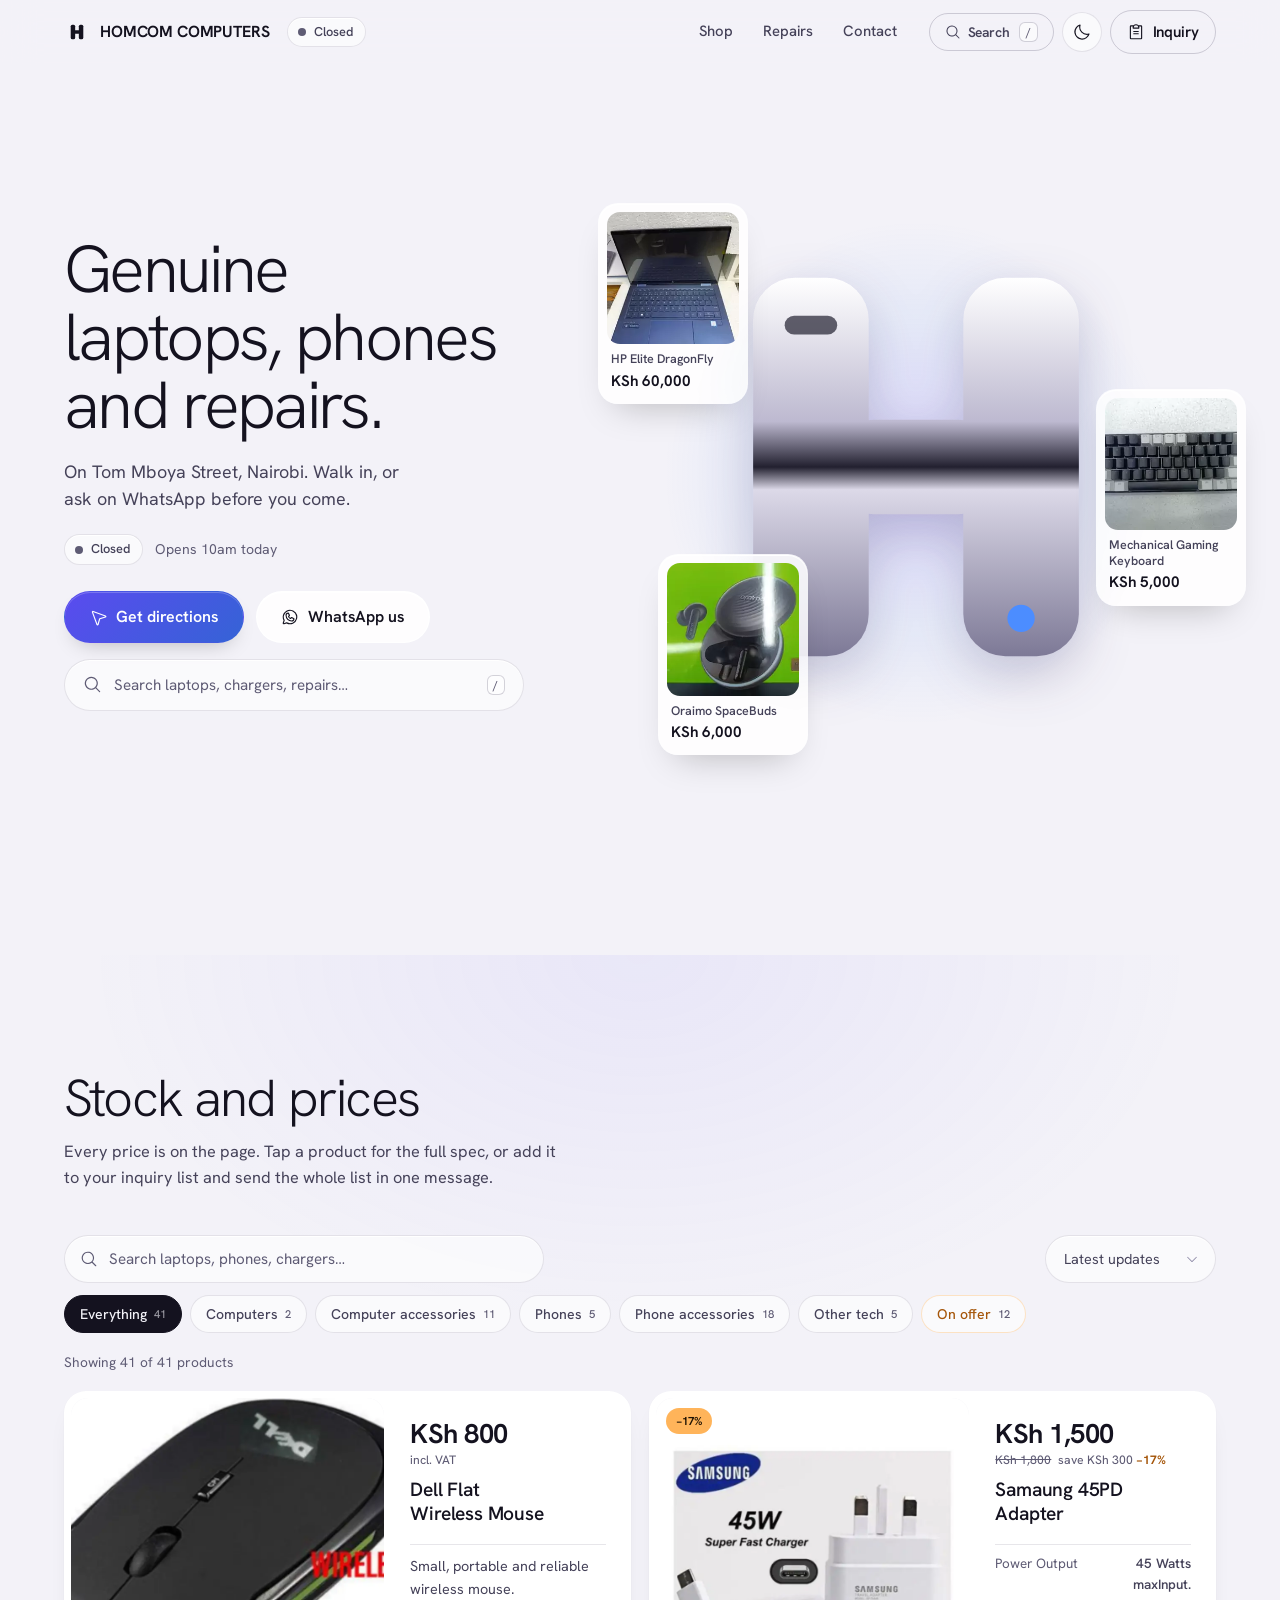
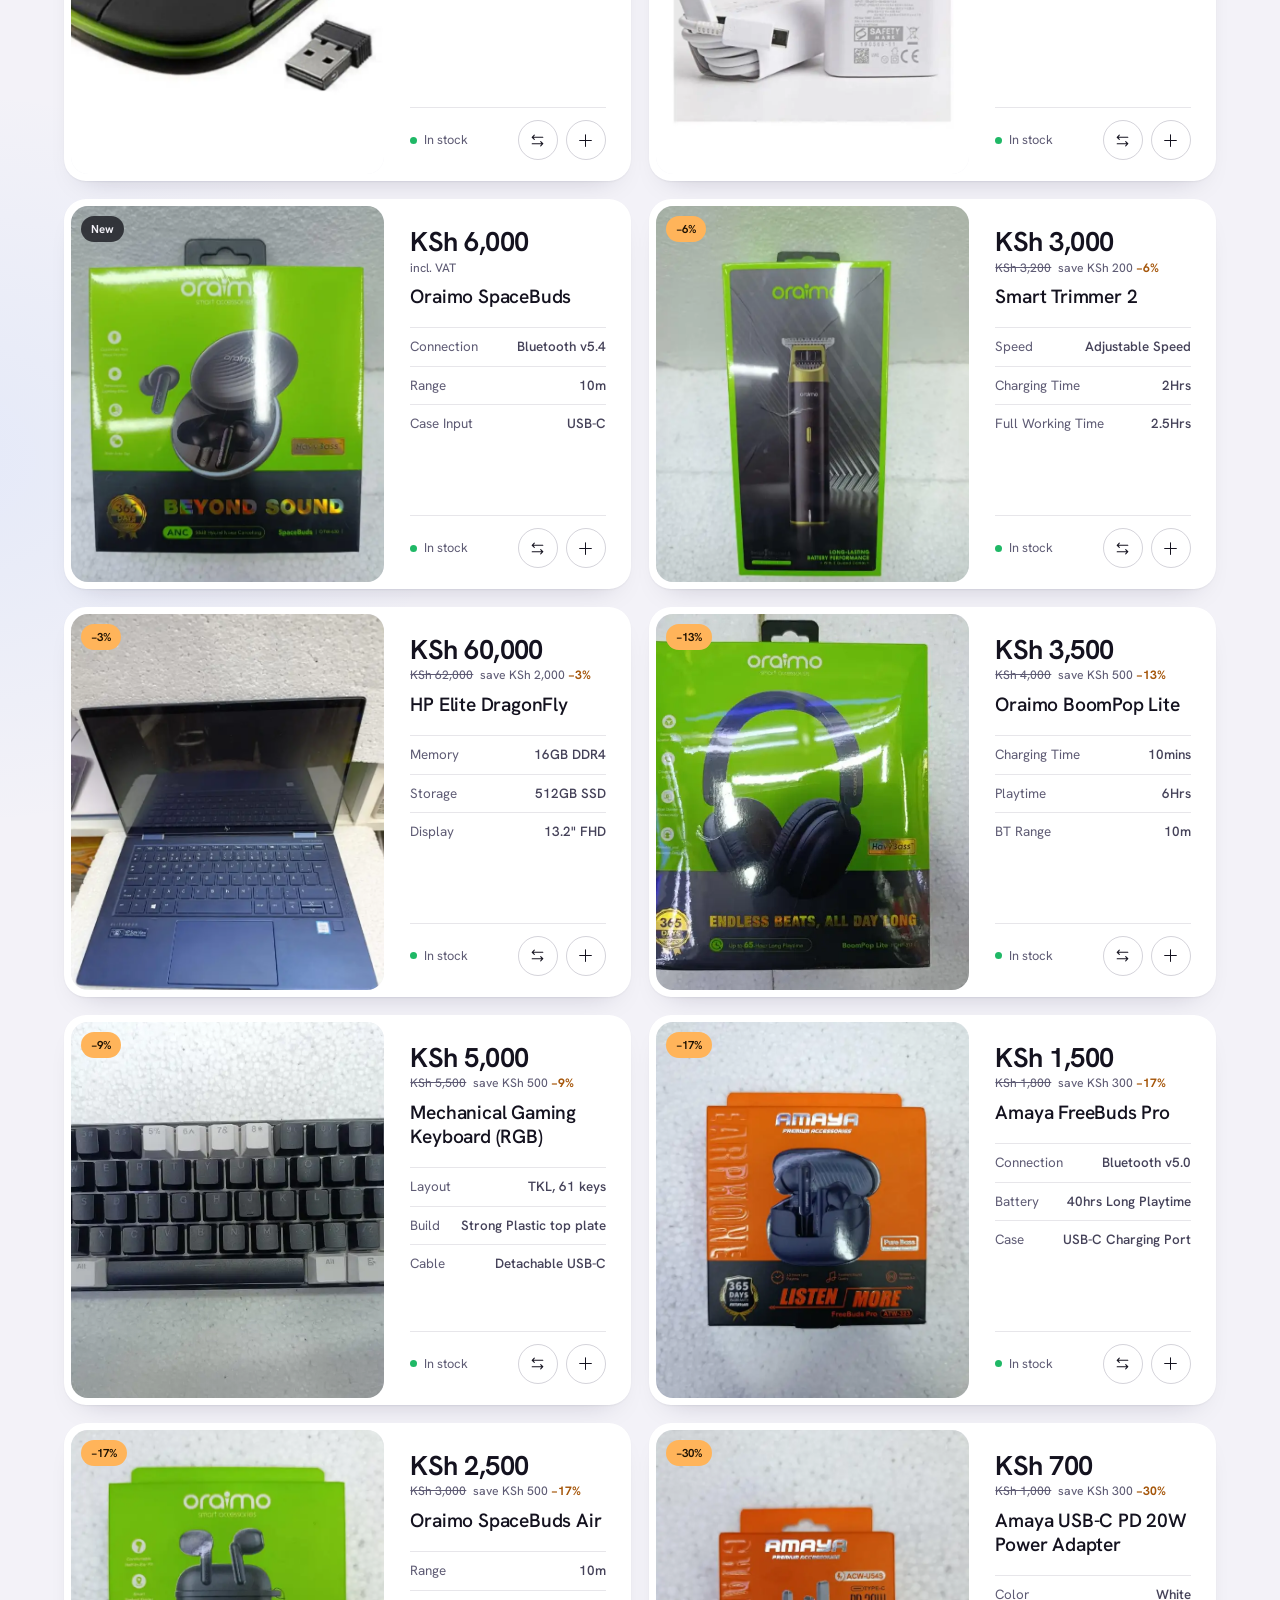
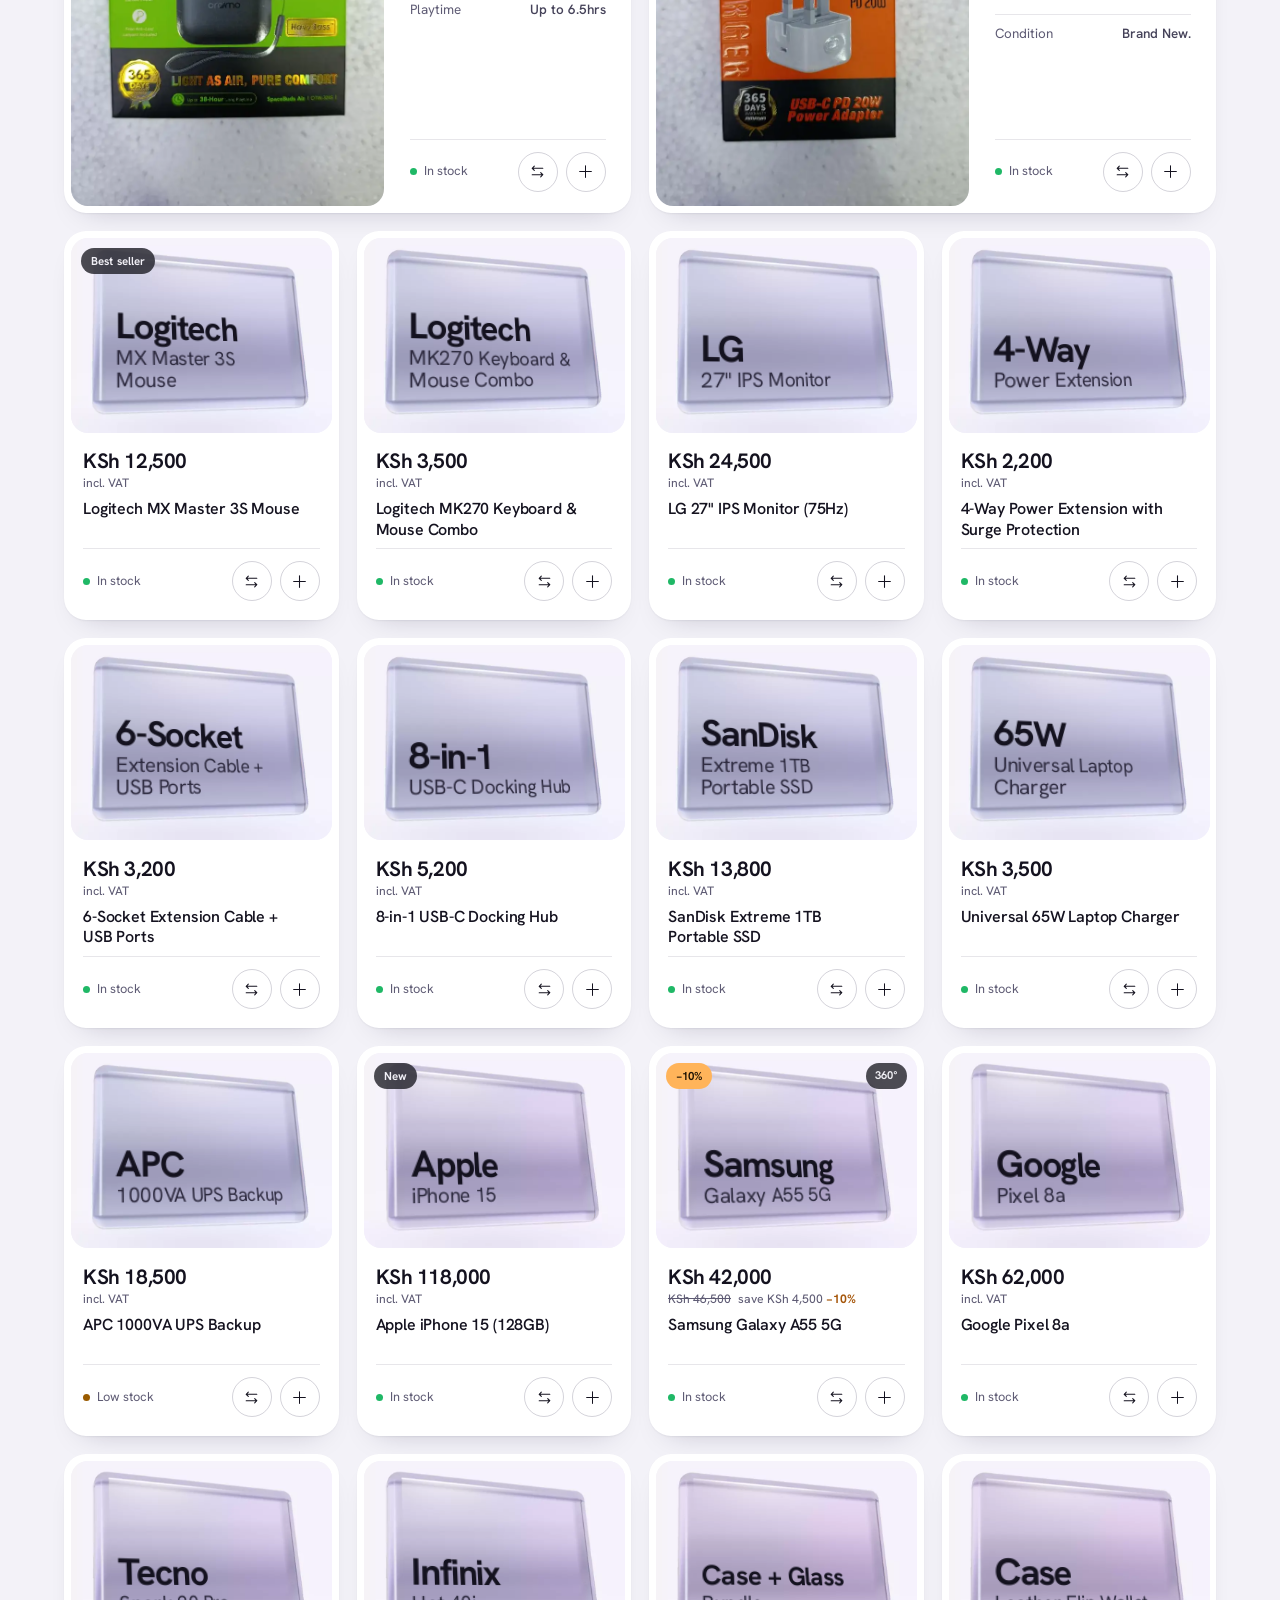
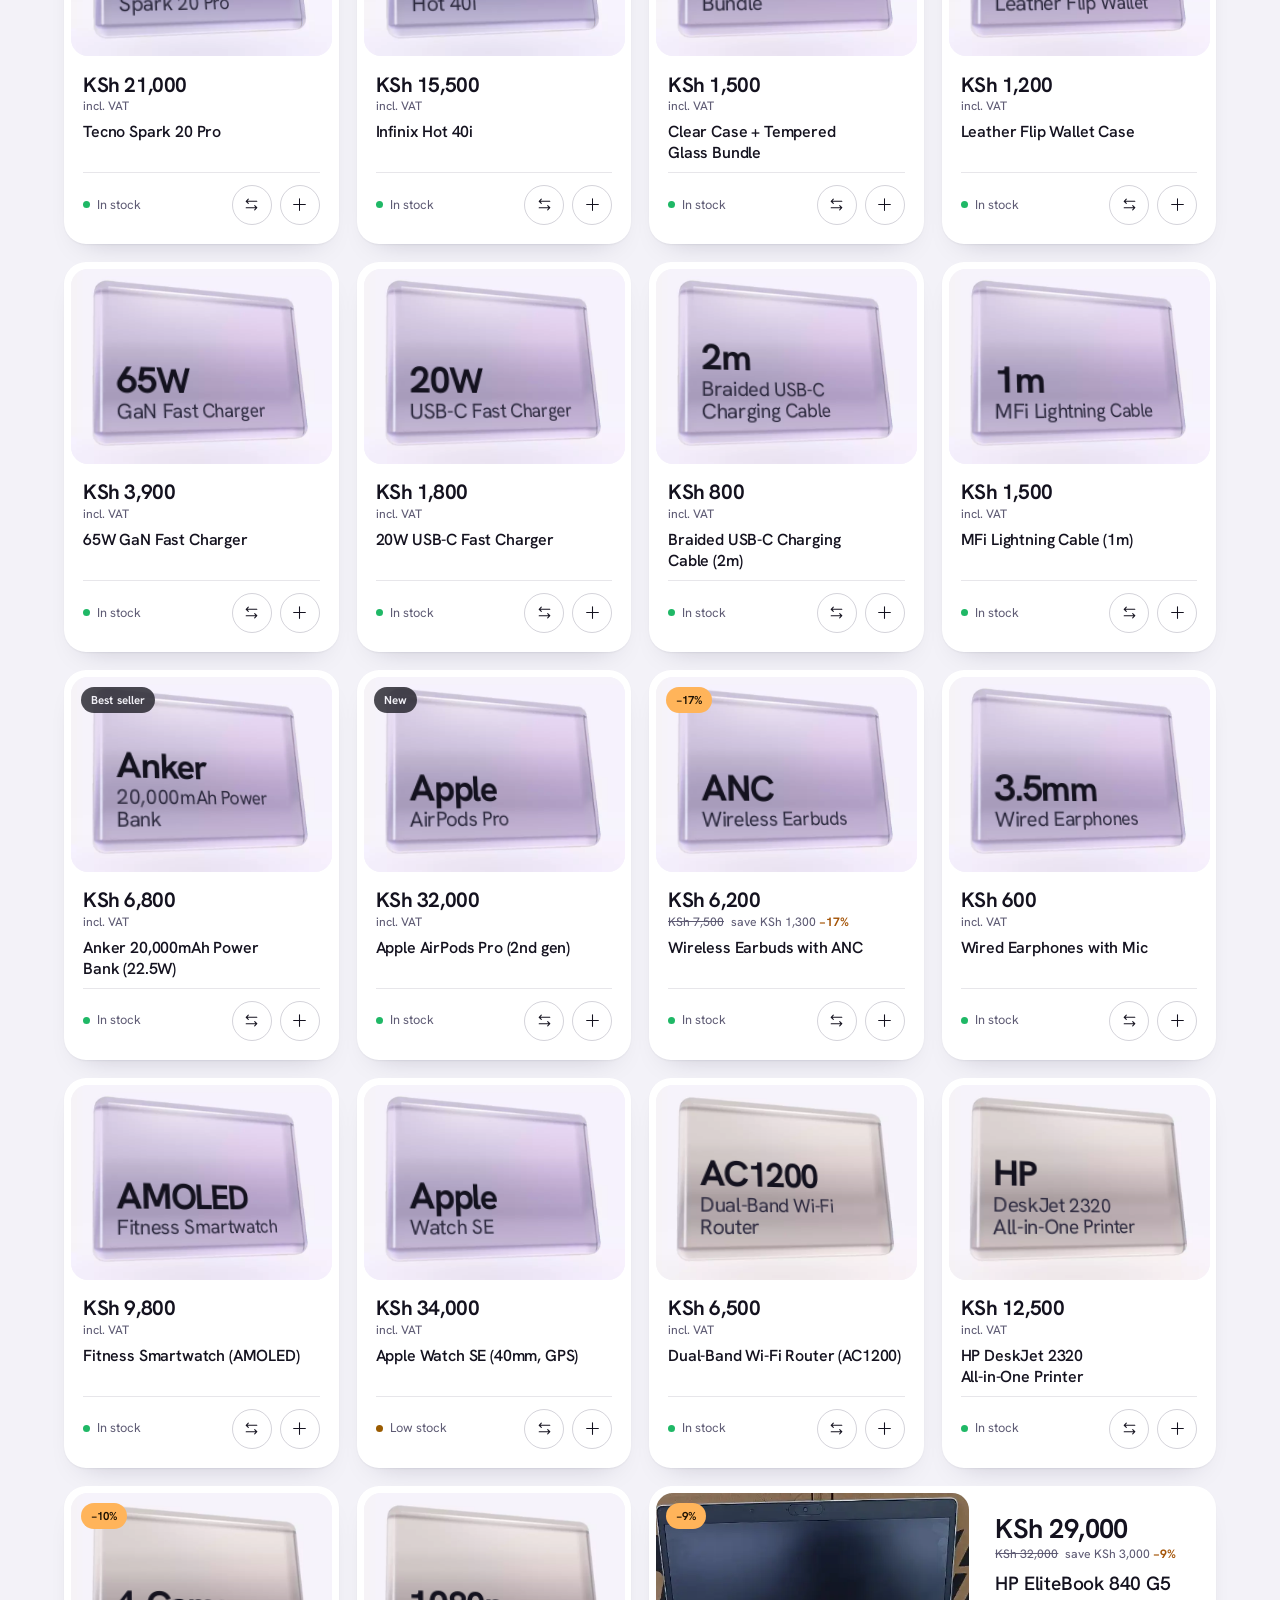
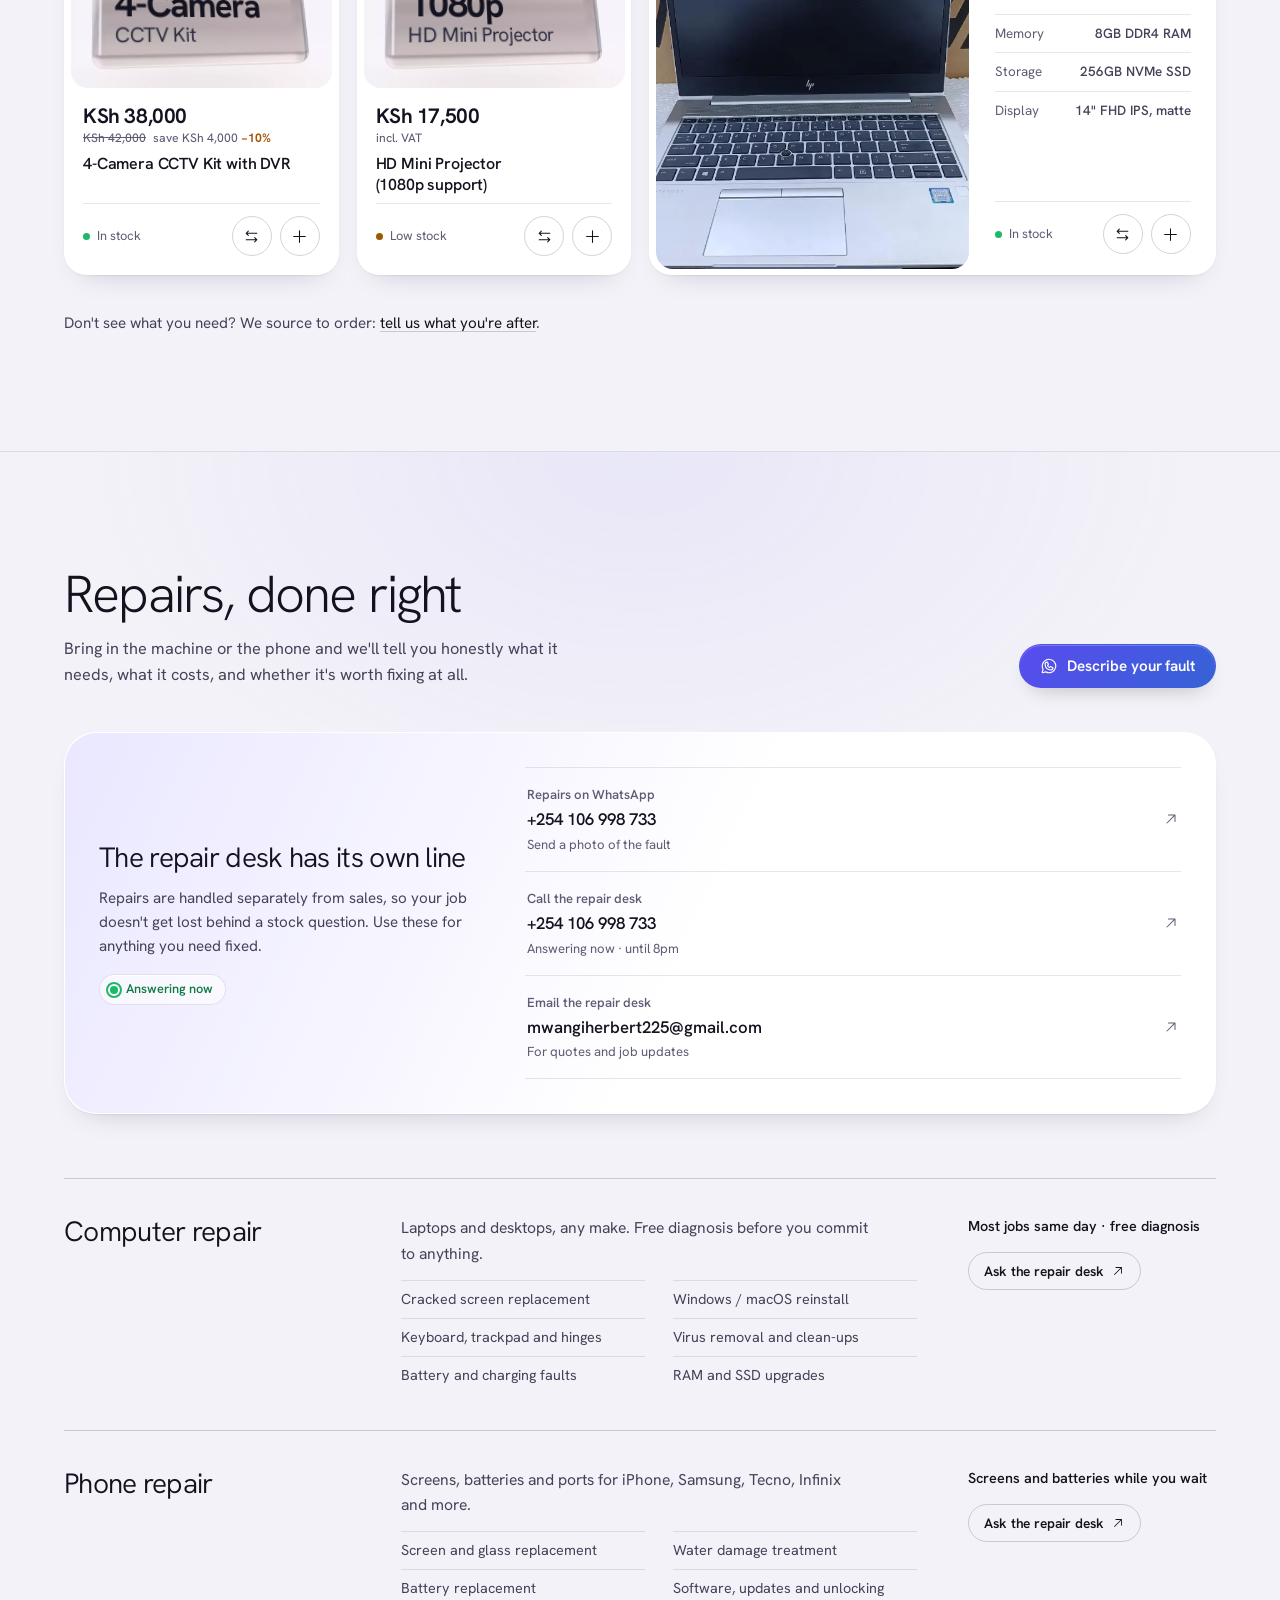
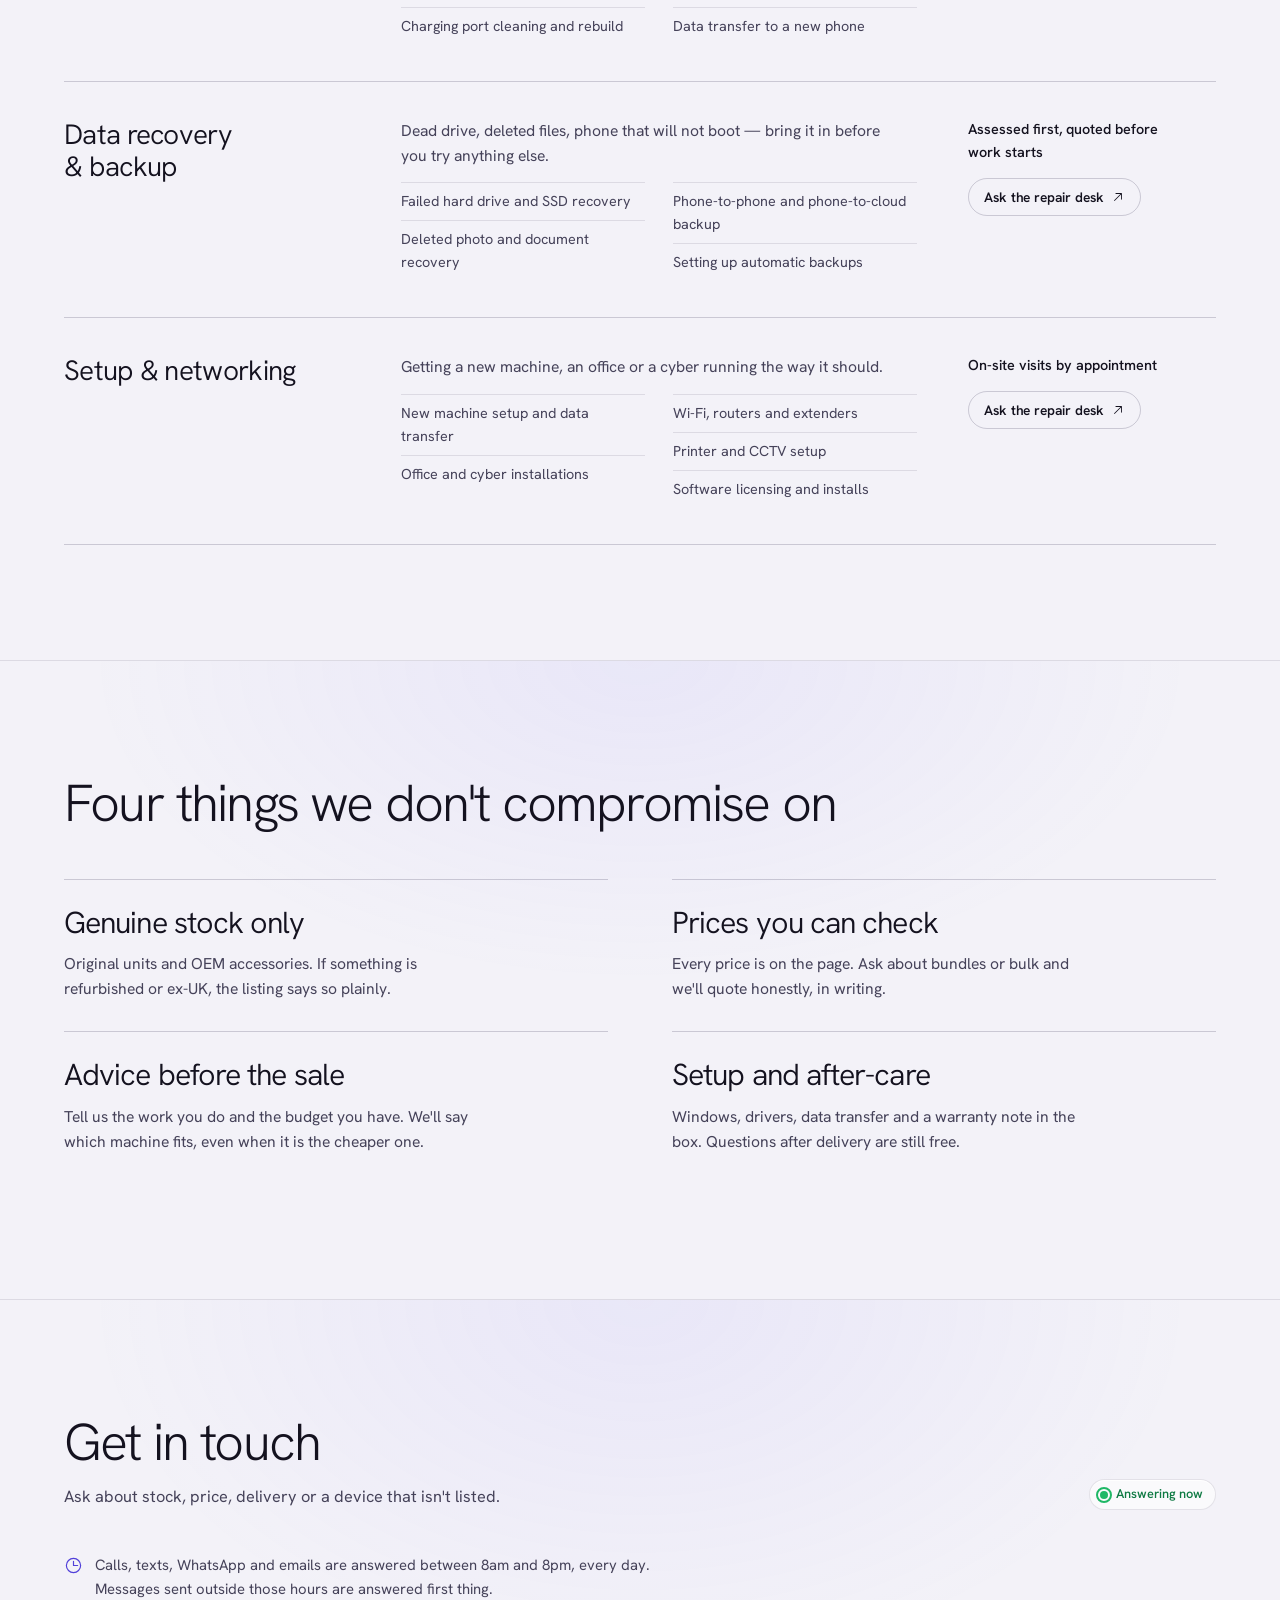
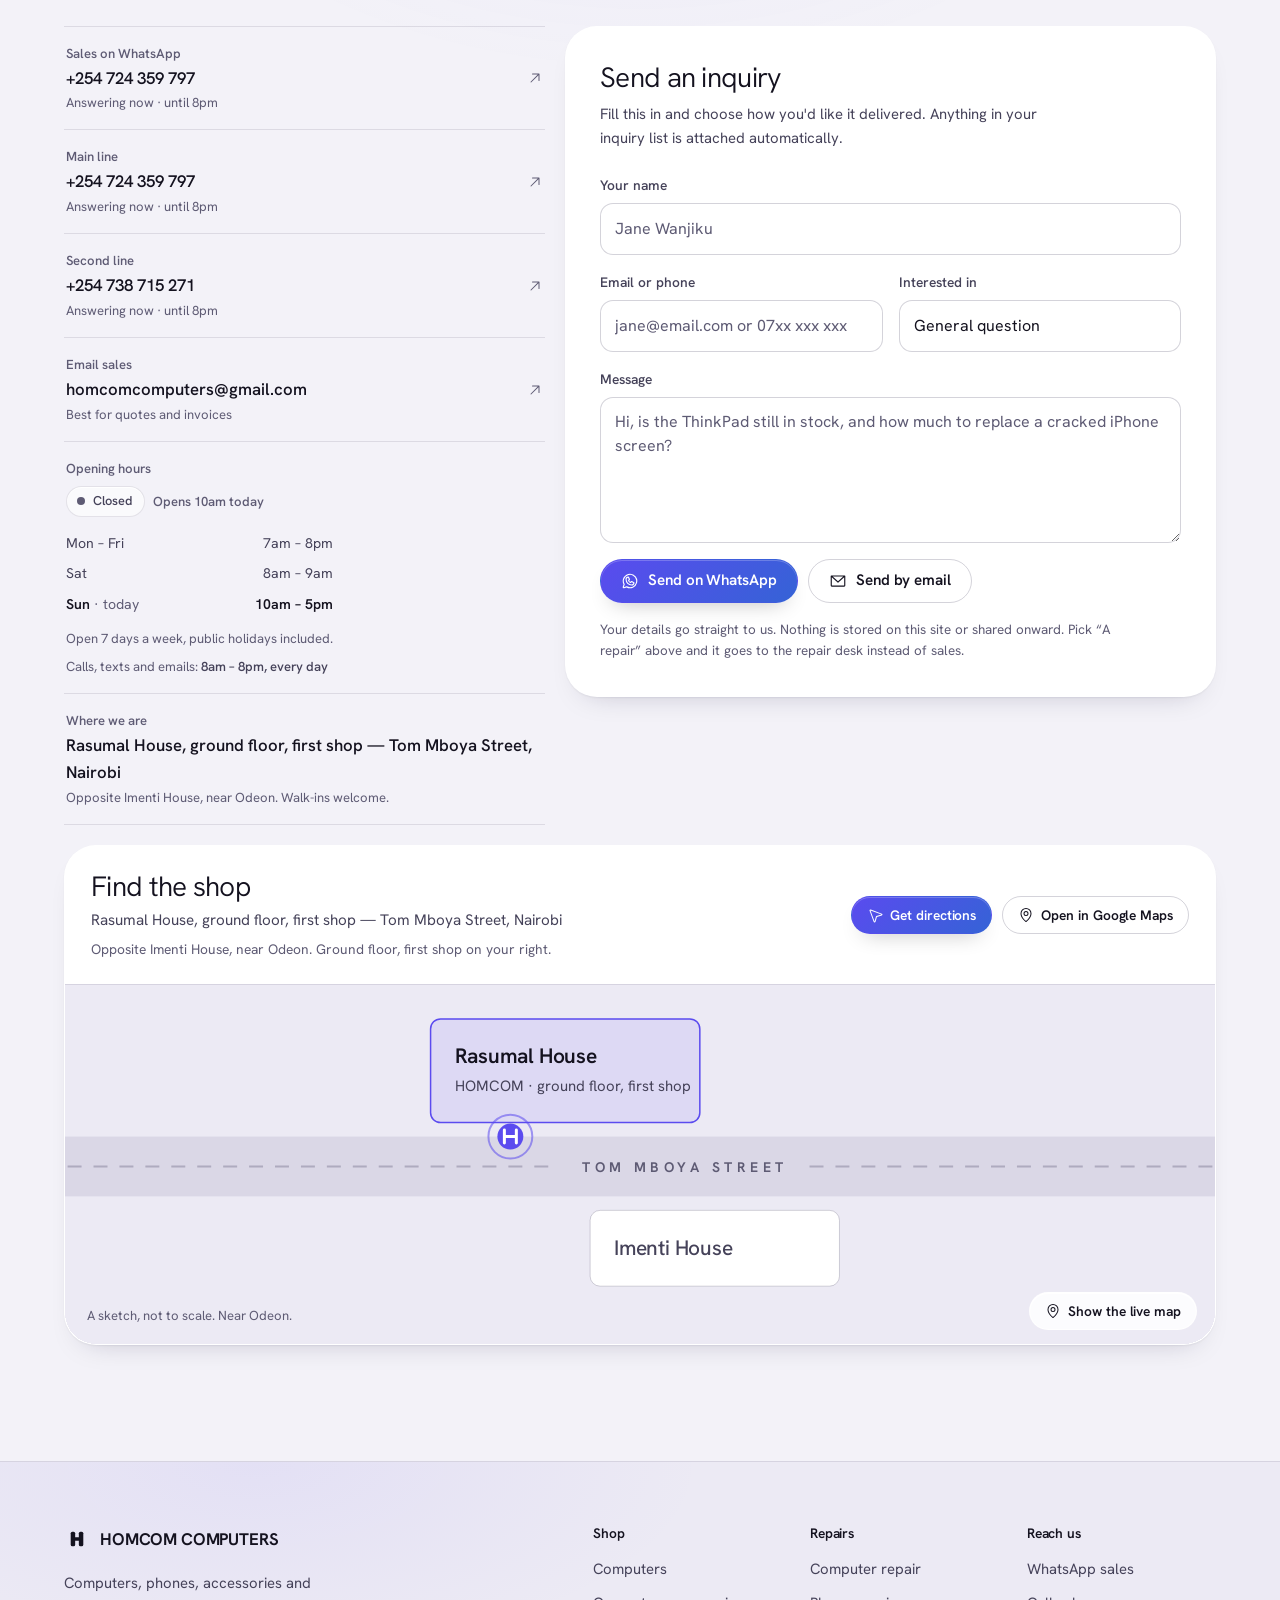
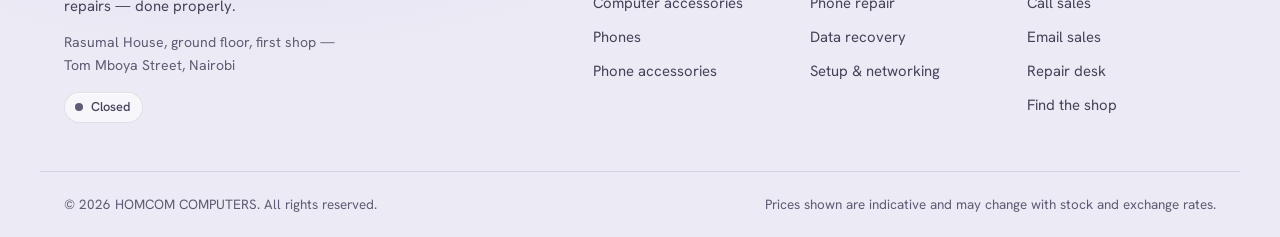
==== commit c0656c2f: "Answer the second finish review: words on the glass, Day chrome, fixes - Plate lettering lies in the" ====
--- a/index.html
+++ b/index.html
@@ -207,7 +207,7 @@
         <span class="brand-name" data-site="brand">HOMCOM COMPUTERS</span>
       </a>
 
-      <span class="status-pill" data-status-pill title="Opening hours"></span>
+      <span class="status-pill header-status" data-status-pill title="Opening hours"></span>
 
       <nav class="nav" id="nav" aria-label="Main">
         <a href="#catalogue">Shop</a>
@@ -287,7 +287,7 @@
           </div>
           <button class="hero-search" type="button" id="heroSearch" aria-haspopup="dialog">
             <svg class="i" aria-hidden="true"><use href="#i-magnifying-glass" /></svg>
-            <span>Search laptops, chargers, earphones, repairs…</span>
+            <span>Search laptops, chargers, repairs…</span>
             <kbd class="kbd-hint">/</kbd>
           </button>
         </div>
@@ -297,7 +297,7 @@
              should not, the drawn H below stands in. The three tiles are real
              listings: app.js corrects the name, price and photo from the
              catalogue once it has arrived. -->
-        <div class="stage" data-hero-stage data-fill="0.56">
+        <div class="stage" data-hero-stage data-fill="0.56" data-fill-phone="0.62">
           <svg class="stage-poster" viewBox="16 13 32 38" aria-hidden="true">
             <defs>
               <linearGradient id="posterChrome" x1="0" y1="14" x2="0" y2="50" gradientUnits="userSpaceOnUse">
@@ -327,7 +327,7 @@
           <a class="float-tile ft-2" href="#p=kb-mech-rgb" data-hero-product="kb-mech-rgb" data-photo-sig="41531">
             <img src="assets/img/hero/mechanical-keyboard.webp" width="256" height="256" alt="" decoding="async" fetchpriority="low" />
             <span class="ft-text">
-              <span class="ft-name">Mechanical Gaming Keyboard (RGB)</span>
+              <span class="ft-name">Mechanical Gaming Keyboard</span>
               <span class="ft-price" data-hero-price>KSh 5,000</span>
             </span>
           </a>
@@ -636,12 +636,6 @@
             <svg class="map-poster" viewBox="0 0 1200 360" preserveAspectRatio="xMidYMid slice" role="img" aria-labelledby="mapPosterTitle">
               <title id="mapPosterTitle">Sketch of the street, not to scale: the shop is in Rasumal House on Tom Mboya Street, opposite Imenti House</title>
               <rect class="mp-ground" width="1200" height="360" />
-              <g class="mp-blocks">
-                <rect x="60" y="34" width="300" height="104" rx="10" />
-                <rect x="690" y="34" width="440" height="104" rx="10" />
-                <rect x="80" y="226" width="440" height="76" rx="10" />
-                <rect x="830" y="226" width="320" height="76" rx="10" />
-              </g>
               <rect class="mp-street" x="-10" y="152" width="1220" height="60" />
               <path class="mp-centre" d="M0 182H520M770 182H1200" />
               <text class="mp-street-name" x="645" y="188">TOM MBOYA STREET</text>
--- a/assets/css/styles.css
+++ b/assets/css/styles.css
@@ -94,8 +94,6 @@
   --warn:        #FFC56B;
   --danger:      #FF7F7A;
   --danger-soft: rgba(255, 127, 122, .12);
-  --wa:          #25D366;
-  --wa-ink:      #04210F;
 
   /* At night a surface is defined by its edge: a hairline and a lit top.
      A drop shadow on near-black is invisible, so there is none. */
@@ -113,8 +111,9 @@
 
   /* The plates are lit from above; by night the lower body of the glass
      falls into shadow, and the name is set there. Measured against the
-     brightest 2% of the glass behind each line: at least 6.4:1 on desktop
-     cards and in the pop-up, 5.7:1 on a phone card. */
+     brightest 2% of the glass behind each line: at least 4.8:1 on desktop
+     cards, 5.8:1 in the pop-up, and 4.3:1 on a phone card, where the lead
+     line is large bold text (AA asks 3:1 of that). */
   --plate-ink:   #F2F1F7;
   --plate-ink-2: #D2CFE2;
 
@@ -134,7 +133,6 @@
   --map-filter:  invert(.9) hue-rotate(180deg) saturate(.7) brightness(.92) contrast(.92);
   --map-ground:  #0B0C12;   /* the street sketch under the live map */
   --map-block:   #12131C;
-  --map-block-edge: rgba(255, 255, 255, .06);
   --map-street:  #1A1C28;
   --map-centre:  rgba(255, 255, 255, .16);
   --map-shop:    rgba(123, 107, 255, .14);
@@ -185,7 +183,8 @@
   --media-bg:    #F4F3F9;   /* the Day plates' floor */
 
   /* By day the glass darkens toward its lower edge, where it reflects the
-     dark band of the studio: ink, not grey, to hold 5:1 there. */
+     dark band of the studio: ink, not grey, to hold 5:1 there (measured
+     5.07:1 at worst). */
   --plate-ink:   #14121F;
   --plate-ink-2: #2E2B40;
 
@@ -205,7 +204,6 @@
   --map-filter:  none;
   --map-ground:  #ECEAF4;
   --map-block:   #FFFFFF;
-  --map-block-edge: rgba(20, 16, 50, .06);
   --map-street:  #DAD7E6;
   --map-centre:  rgba(20, 16, 50, .22);
   --map-shop:    rgba(91, 75, 239, .10);
@@ -235,7 +233,6 @@
   text-rendering: optimizeLegibility;
   -webkit-font-smoothing: antialiased;
   -moz-osx-font-smoothing: grayscale;
-  overflow-x: hidden;
 }
 
 img, svg, canvas { display: block; max-width: 100%; }
@@ -351,9 +348,11 @@
   border-color: var(--glass-edge);
   box-shadow: var(--glass-top);
 }
+/* WhatsApp is the shop's main line, so its buttons are the page's own
+   primary action; the label and the logo say which app, not a green. */
 .btn-wa {
-  color: var(--wa-ink);
-  background: var(--wa);
+  color: #FFFFFF;
+  background: linear-gradient(135deg, var(--cta-1), var(--cta-2));
   box-shadow: var(--cta-shadow);
 }
 .btn-small { min-height: 38px; padding: 0 15px; font-size: .86rem; gap: 7px; }
@@ -519,6 +518,10 @@
   margin-top: 20px; max-width: 34ch;
   font-size: clamp(1.02rem, 1.4vw, 1.2rem); color: var(--ink-2); line-height: 1.5;
 }
+/* The header carries the shop's status once the hero's own line is out of
+   view (motion.js watches it), so the first screen says "Closed" once. */
+.header-status { transition: opacity .3s var(--ease-out), visibility .3s; }
+.site-header.hero-status-in-view .header-status { opacity: 0; visibility: hidden; }
 .hero-status {
   display: flex; flex-wrap: wrap; align-items: center; gap: 6px 12px;
   margin-top: 22px; min-height: 30px;
@@ -592,10 +595,7 @@
   border-radius: 13px; background: var(--media-bg);
 }
 .ft-text { display: flex; flex-direction: column; gap: 1px; padding: 0 4px; min-width: 0; }
-.ft-name {
-  font-size: .78rem; font-weight: 550; line-height: 1.3; color: var(--ink-2);
-  overflow: hidden; text-overflow: ellipsis; white-space: nowrap;
-}
+.ft-name { font-size: .78rem; font-weight: 550; line-height: 1.25; color: var(--ink-2); }   /* wraps; never cut off */
 .ft-price { font-size: .95rem; font-weight: 650; letter-spacing: -0.01em; color: var(--ink); }
 .ft-price:empty { display: none; }
 @media (hover: hover) and (pointer: fine) {
@@ -770,39 +770,57 @@
 [data-theme="light"] :is(.plate, .plate-mini)[data-cat="phone-accessories"]           { --plate-img: url("../img/plates/phone-accessories-day.webp"); }
 [data-theme="light"] :is(.plate, .plate-mini)[data-cat="other-tech"]                  { --plate-img: url("../img/plates/other-tech-day.webp"); }
 
-/* The words sit inside the slab's lower left, clear of its bevel. The slab
-   spans 8–90% of the image across and 17–81% down, so its lower edge is
-   20% up a square plate and 10% up a 4:3 one (cover crops 12.5% top and
-   bottom); padding in % is of the width, hence two values. */
+/* The words are set on the glass itself: .plate-face is the slab's front
+   face, turned exactly as tools/plates/render.html turned it, so the lettering
+   lies in the slab's plane and recedes with it. The renderer's camera sits
+   4.6 units from the slab with a focal length of 1.8 / 0.57, which makes one
+   unit 34.33% of the image's width (cqi, here) and the perspective 4.6 units;
+   the slab is 2.40 × 1.72 units, centred .03 right and .03 up, its face .17
+   in front, turned rotY (per plate, below), then rotX .24, then rotZ .03.
+   Cover cropping keeps the centre, so the same face fits a square pop-up and
+   a 4:3 card. */
 .plate {
+  --plate-ry: .40rad;
   position: relative; overflow: hidden;
-  display: flex; flex-direction: column; justify-content: flex-end; gap: 3px;
   width: 100%; height: 100%;
-  padding: 0 24% 26% 15%;
   color: var(--plate-ink);
-}
-.card-media > .plate {
-  padding-bottom: 13.5%;
-  background-size: 100% auto;   /* the same as cover here, but it can ease */
-  transition: background-size .6s var(--ease-out);
-}
-.plate-brand, .plate-model { position: relative; overflow-wrap: anywhere; }
+  perspective: 157.9cqi; perspective-origin: 50% 50%;
+}
+.plate[data-cat="computer-accessories"] { --plate-ry: .36rad; }
+.plate[data-cat="phones"]               { --plate-ry: .32rad; }
+.plate[data-cat="phone-accessories"]    { --plate-ry: .38rad; }
+.plate[data-cat="other-tech"]           { --plate-ry: .34rad; }
+[data-theme="light"] .plate                                { --plate-ry: .38rad; }
+[data-theme="light"] .plate[data-cat="computer-accessories"] { --plate-ry: .34rad; }
+[data-theme="light"] .plate[data-cat="phones"]               { --plate-ry: .40rad; }
+[data-theme="light"] .plate[data-cat="phone-accessories"]    { --plate-ry: .36rad; }
+[data-theme="light"] .plate[data-cat="other-tech"]           { --plate-ry: .32rad; }
+/* Without container units the words sit flat in the slab's lower left. */
+.plate-face {
+  position: absolute; left: 15%; right: 22%; bottom: 24%;
+  display: flex; flex-direction: column; justify-content: flex-end; gap: .2em;
+}
+@supports (width: 1cqi) {
+  .plate-face {
+    left: 50%; top: 50%; right: auto; bottom: auto;
+    width: 82.4cqi; height: 59.05cqi; margin: -29.52cqi 0 0 -41.2cqi;
+    padding: 0 9cqi 6.5cqi 7cqi;
+    transform: translate3d(1.03cqi, -1.03cqi, 0) rotateY(var(--plate-ry)) rotateX(.24rad) rotateZ(.03rad) translateZ(5.84cqi);
+  }
+}
+.card-media > .plate { transition: transform .6s var(--ease-out); }
+.plate-brand, .plate-model { overflow-wrap: anywhere; }
 .plate-brand {
   font-size: 1.6rem; font-size: clamp(1.25rem, 13cqi, 3rem);
   font-weight: 700; line-height: .95; letter-spacing: -0.04em;
 }
+/* A long lead ("Case + Glass") stays on one line, low in the shaded glass. */
+.plate-brand.is-long { font-size: 1.15rem; font-size: clamp(1rem, 9.6cqi, 2.2rem); letter-spacing: -0.03em; }
 .plate-model {
-  font-size: .95rem; font-size: clamp(.85rem, 7.2cqi, 1.6rem);
+  font-size: .95rem; font-size: clamp(.8rem, 7.2cqi, 1.6rem);
   font-weight: 400; line-height: 1.1; letter-spacing: -0.02em;
   color: var(--plate-ink-2);
   display: -webkit-box; -webkit-line-clamp: 2; line-clamp: 2; -webkit-box-orient: vertical; overflow: hidden;
-}
-/* A plate with no maker's name: the product name is the headline. */
-.plate-model:only-child {
-  color: var(--plate-ink);
-  font-size: 1.05rem; font-size: clamp(.95rem, 7.6cqi, 1.8rem);
-  font-weight: 600; letter-spacing: -0.03em;
-  -webkit-line-clamp: 3; line-clamp: 3;
 }
 
 /* Small places (search, compare, lists): the same glass, without the words;
@@ -826,7 +844,7 @@
   .card:hover { transform: translateY(-4px); box-shadow: var(--card-hover); }
   [data-theme="dark"] .card:hover { border-color: var(--line-2); }
   .card:hover .card-media img { transform: scale(1.04); }
-  .card:hover .card-media > .plate { background-size: 104% auto; }
+  .card:hover .card-media > .plate { transform: scale(1.04); }
 }
 
 .card-media {
@@ -890,9 +908,25 @@
 }
 .grid[data-sort="featured"] .card-feature .card-media { aspect-ratio: auto; margin: 6px 0 6px 6px; }
 .grid[data-sort="featured"] .card-feature .card-media > img { position: absolute; inset: 0; }
-/* The details gather above the buttons, level with the foot of the photo. */
-.grid[data-sort="featured"] .card-feature .card-body { justify-content: flex-end; gap: 10px; padding: 26px 24px 20px 26px; }
-.grid[data-sort="featured"] .card-feature .card-foot { margin-top: 14px; }
+/* The wide card's details column is a short spec sheet: price, name, then
+   up to three facts that fit on a line, ruled like the pop-up's list. */
+.card-facts { display: none; }
+.grid[data-sort="featured"] .card-feature .card-body { gap: 10px; padding: 26px 24px 20px 26px; }
+.grid[data-sort="featured"] .card-feature .card-facts {
+  display: block; margin: 8px 0 0; padding: 0; list-style: none;
+}
+.card-facts li {
+  display: flex; justify-content: space-between; gap: 14px;
+  padding: 8px 0; border-top: 1px solid var(--line);
+  font-size: .84rem;
+}
+.card-facts .k { color: var(--ink-3); white-space: nowrap; }
+.card-facts .v { min-width: 0; text-align: right; font-weight: 550; color: var(--ink-2); }
+.card-blurb { display: none; }
+.grid[data-sort="featured"] .card-feature .card-blurb {
+  display: block; margin-top: 8px; padding-top: 10px; border-top: 1px solid var(--line);
+  font-size: .9rem; color: var(--ink-2); max-width: 32ch;
+}
 .grid[data-sort="featured"] .card-feature .price { font-size: 1.7rem; }
 .grid[data-sort="featured"] .card-feature .card-title { font-size: 1.2rem; line-height: 1.25; -webkit-line-clamp: 3; line-clamp: 3; }
 
@@ -982,10 +1016,9 @@
   border-top: 1px solid var(--line-2);
 }
 .service-name {
-  grid-area: name; display: flex; align-items: baseline; gap: 14px;
+  grid-area: name;
   font-size: clamp(1.35rem, 2.2vw, 1.75rem); font-weight: 350; letter-spacing: -0.025em; line-height: 1.15;
 }
-.service-n { flex: none; font-size: .82rem; font-weight: 600; letter-spacing: .02em; color: var(--ion-text); }
 .service-desc { grid-area: desc; max-width: 54ch; font-size: .98rem; color: var(--ink-2); }
 .service-items {
   grid-area: items; margin: 0; padding: 0; list-style: none;
@@ -1092,7 +1125,6 @@
 /* The sketch: two buildings either side of Tom Mboya Street, the shop marked. */
 .map-poster { position: absolute; inset: 0; width: 100%; height: 100%; }
 .mp-ground { fill: var(--map-ground); }
-.mp-blocks rect { fill: var(--map-block); stroke: var(--map-block-edge); stroke-width: 1; }
 .mp-street { fill: var(--map-street); }
 .mp-centre { fill: none; stroke: var(--map-centre); stroke-width: 2; stroke-dasharray: 14 12; }
 .mp-street-name { fill: var(--ink-3); font-size: 14px; font-weight: 650; letter-spacing: .32em; text-anchor: middle; }
@@ -1254,17 +1286,23 @@
 .modal-close:hover { color: var(--ink); }
 .modal-close:active { transform: scale(.92); }
 
-.modal-grid { display: grid; grid-template-columns: 1fr 1fr; }
+.modal-grid { display: grid; grid-template-columns: minmax(0, 1.15fr) minmax(0, 1fr); }
 .modal-grid > * { min-width: 0; }
 /* The picture keeps to the top of its column and stays in view while the
    details beside it scroll; it is never centred in a column the specs have
    made tall. */
 .modal-media {
-  display: grid; align-items: start; justify-items: center; padding: 20px;
+  padding: 20px;
   border-right: 1px solid var(--line);
   background: var(--media-bg);
 }
-.modal-media > .viewer { position: sticky; top: 20px; }
+/* The picture is held in the middle of the visible pop-up while the details
+   scroll beside it, never pinned to the top of a column the specs made tall. */
+.modal-stage {
+  position: sticky; top: 0;
+  display: grid; place-items: center;
+  min-height: calc(min(88vh, 800px) - 42px);
+}
 .modal-info { padding: clamp(26px, 3vw, 38px); }
 .modal-info h3 { font-size: clamp(1.5rem, 2.6vw, 2rem); font-weight: 350; letter-spacing: -0.03em; line-height: 1.12; overflow-wrap: anywhere; }
 .modal-price { margin: 16px 0 8px; font-size: 1.7rem; font-weight: 650; letter-spacing: -0.03em; }
@@ -1579,6 +1617,7 @@
   .footer-inner { grid-template-columns: 1fr; }
   .modal-grid { grid-template-columns: 1fr; }
   .modal-media { min-height: 0; border-right: 0; border-bottom: 1px solid var(--line); }
+  .modal-stage { position: static; min-height: 0; }
 }
 
 /* ── Phones ──────────────────────────────────────────────────────────────── */
@@ -1614,7 +1653,7 @@
     height: 300px; height: clamp(236px, min(86vw, 44svh), 420px);
     margin-inline: calc(var(--gutter) * -1);
   }
-  .stage-poster { width: auto; height: 72%; }
+  .stage-poster { width: auto; height: 88%; }   /* matches data-fill-phone: the H is 62% of the screen's width */
   .hero h1 { font-size: 2.3rem; max-width: 13ch; }
   .hero-sub { margin-top: 12px; font-size: 1rem; }
   .hero-status { margin-top: 14px; }
@@ -1654,7 +1693,6 @@
   .grid { grid-template-columns: repeat(2, minmax(0, 1fr)); gap: 10px; }
   .card { border-radius: 18px; }
   .card-media { aspect-ratio: 1 / 1; margin: 4px 4px 0; border-radius: 14px; }
-  .card-media > .plate { padding-bottom: 26%; }   /* square here: the slab's edge is 20% up */
   .card-body { padding: 10px 11px 12px; gap: 5px; }
   .card-title { font-size: .92rem; line-height: 1.25; }
   .card-foot { flex-direction: column; align-items: stretch; gap: 10px; padding-top: 10px; }
@@ -1668,6 +1706,8 @@
   .grid[data-sort="featured"] .card-feature .price { font-size: 1.35rem; }
   .grid[data-sort="featured"] .card-feature .card-title { font-size: 1rem; -webkit-line-clamp: 2; line-clamp: 2; }
   .grid[data-sort="featured"] .card-feature .card-foot { flex-direction: row; align-items: center; }
+  .grid[data-sort="featured"] .card-feature .card-facts,
+  .grid[data-sort="featured"] .card-feature .card-blurb { display: none; }
   .tag, .spin-badge { top: 7px; font-size: .72rem; padding: 3px 8px; }
   .tag { left: 7px; }
   .spin-badge { right: 7px; }
@@ -1781,7 +1821,8 @@
 /* Mobile toolbars grow and shrink as you scroll; dvh is the height right now,
    so the last rows of a full-height panel are never hidden under them. */
 @supports (height: 100dvh) {
-  .modal-panel, .drawer-panel { max-height: 100dvh; }
+  .drawer-panel { max-height: 100dvh; }
+  .modal-panel { max-height: min(88dvh, 800px); }   /* with its 6vh margin, it ends on screen */
   @media (max-width: 720px) {
     .modal-panel { max-height: 92dvh; }
     .search-panel { height: 100dvh; max-height: 100dvh; }
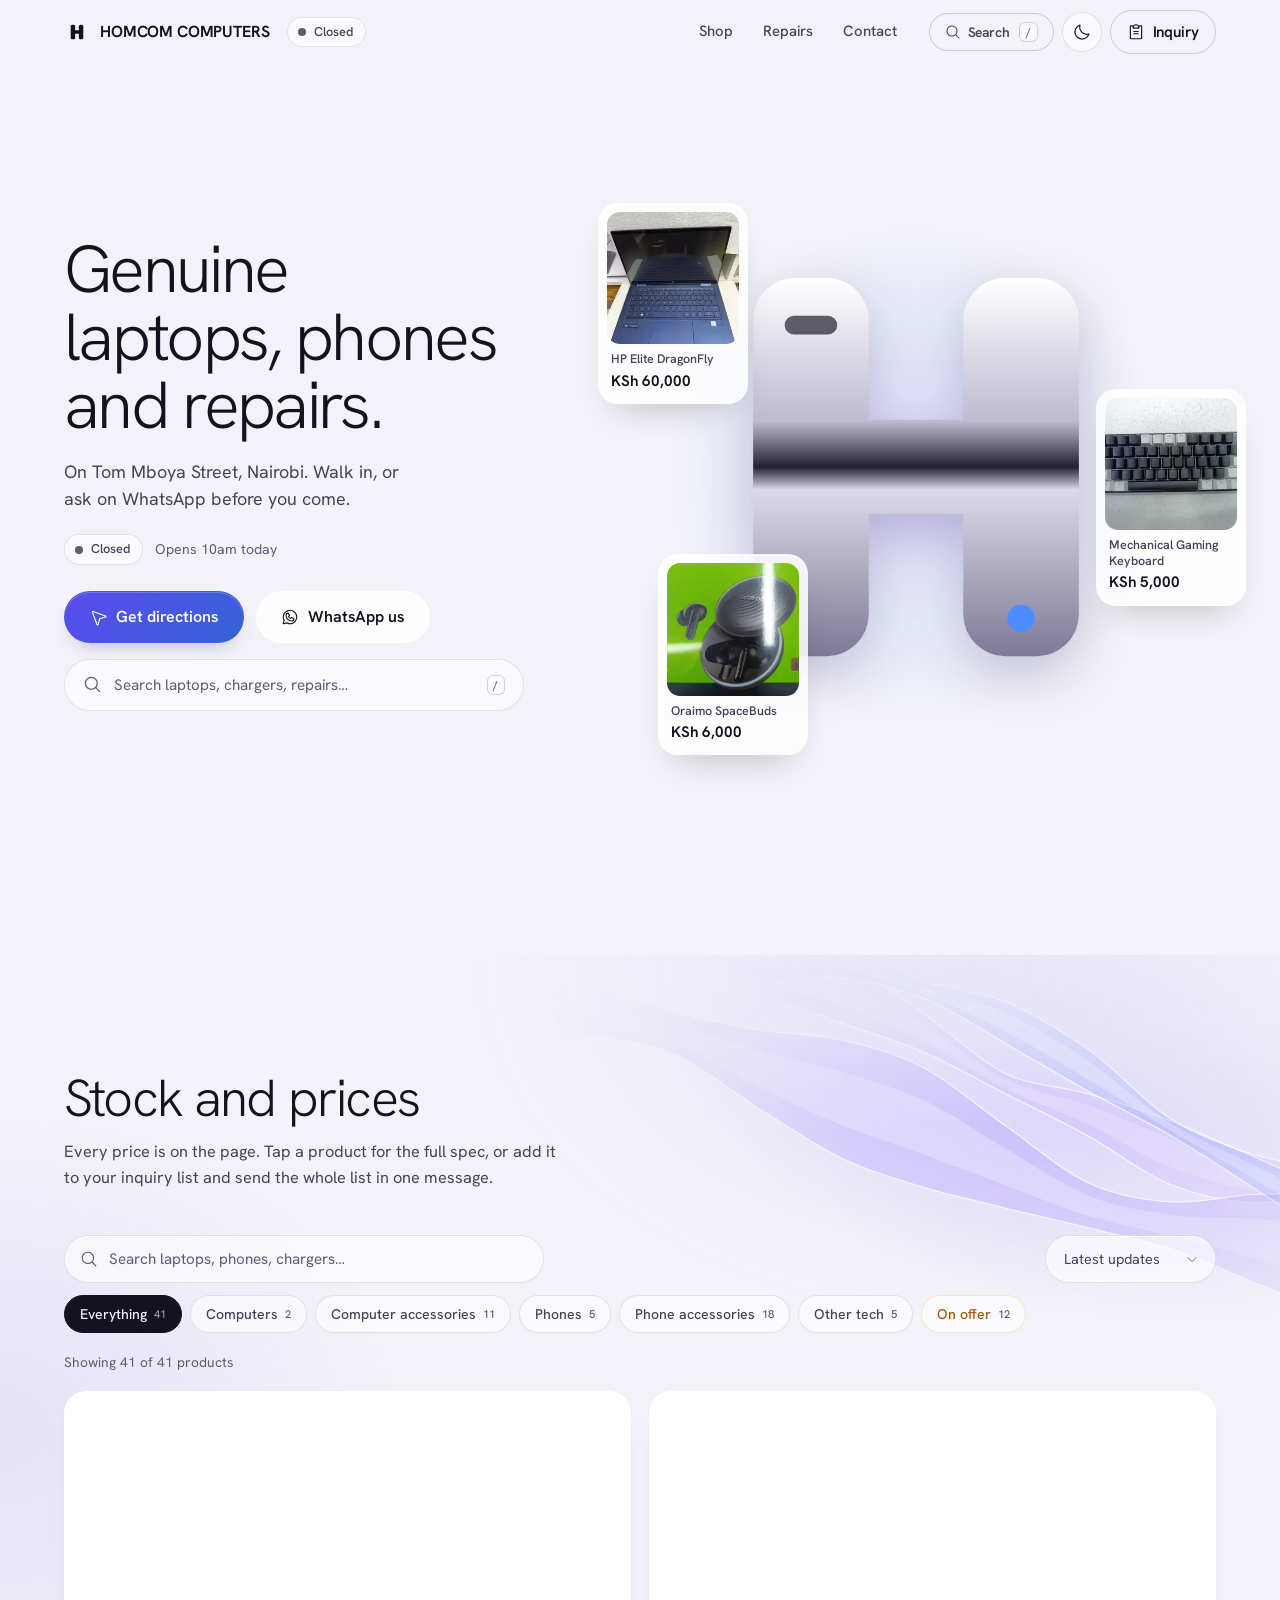
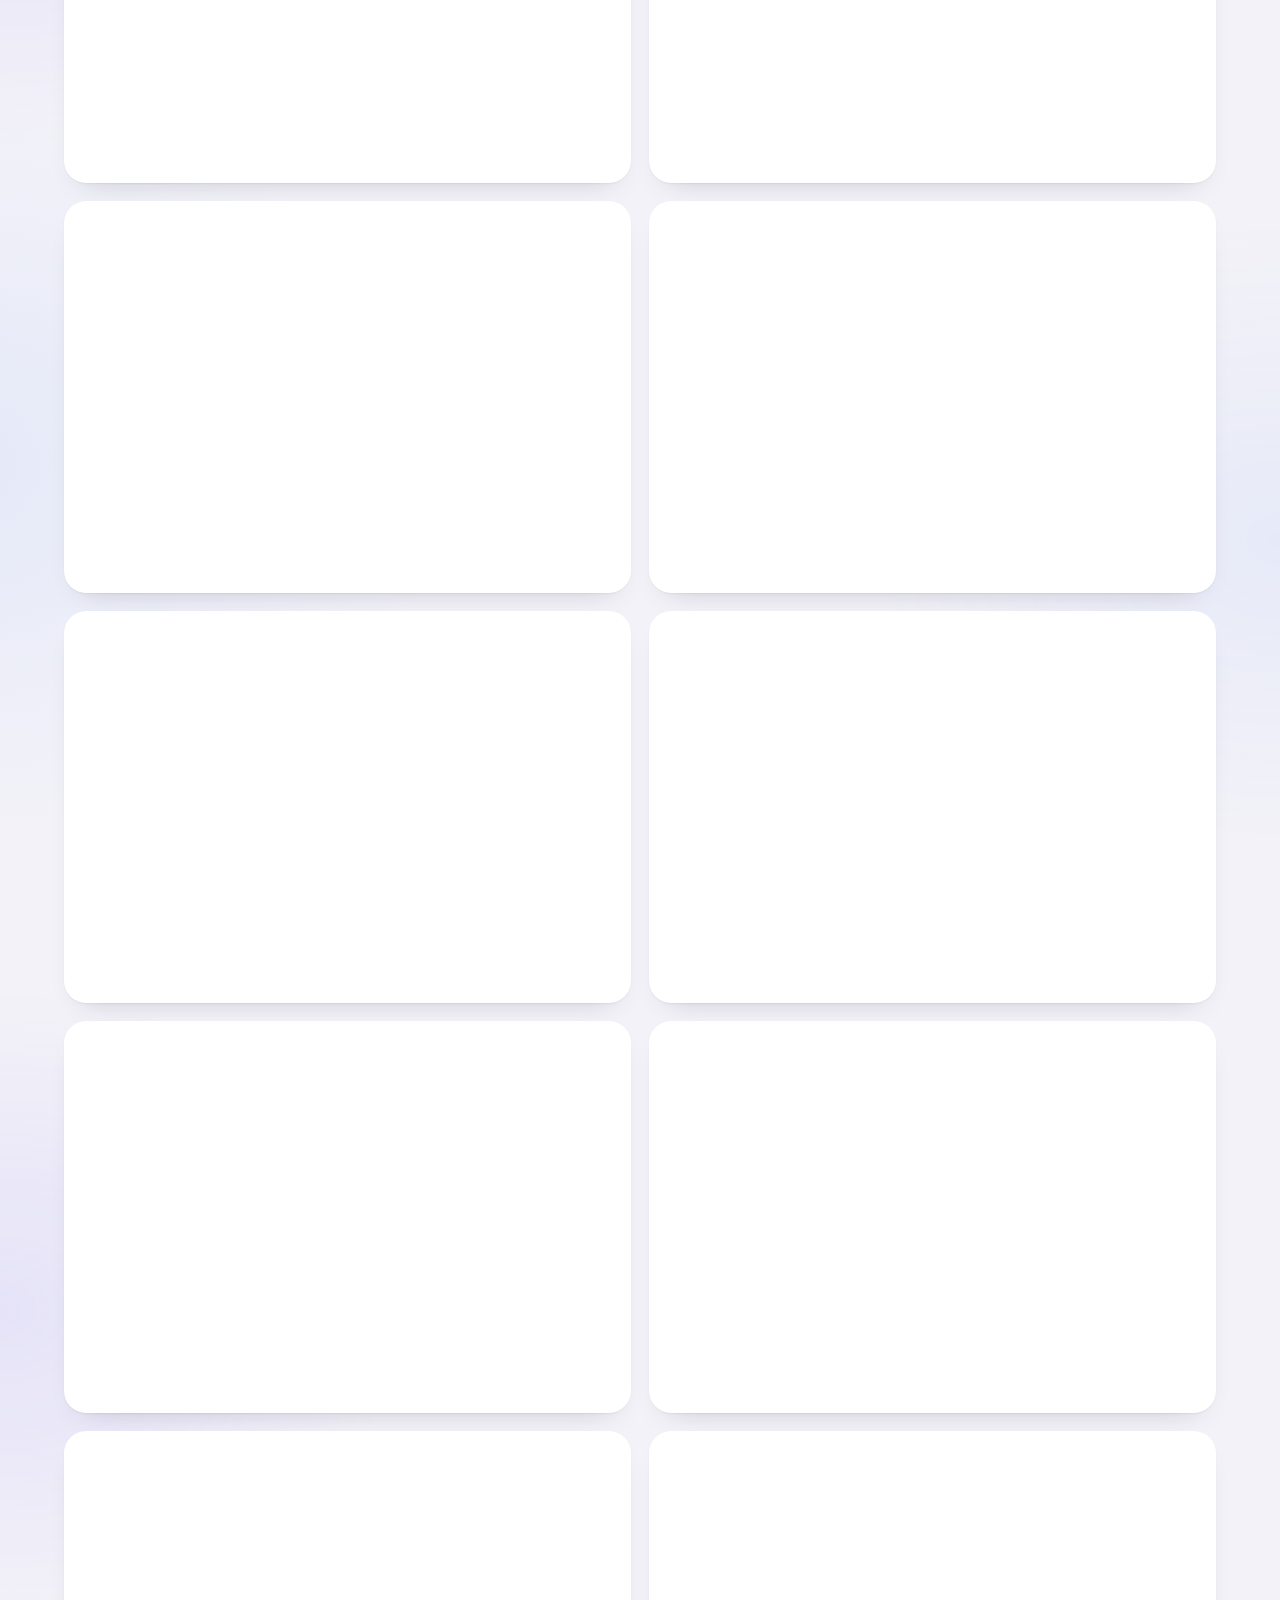
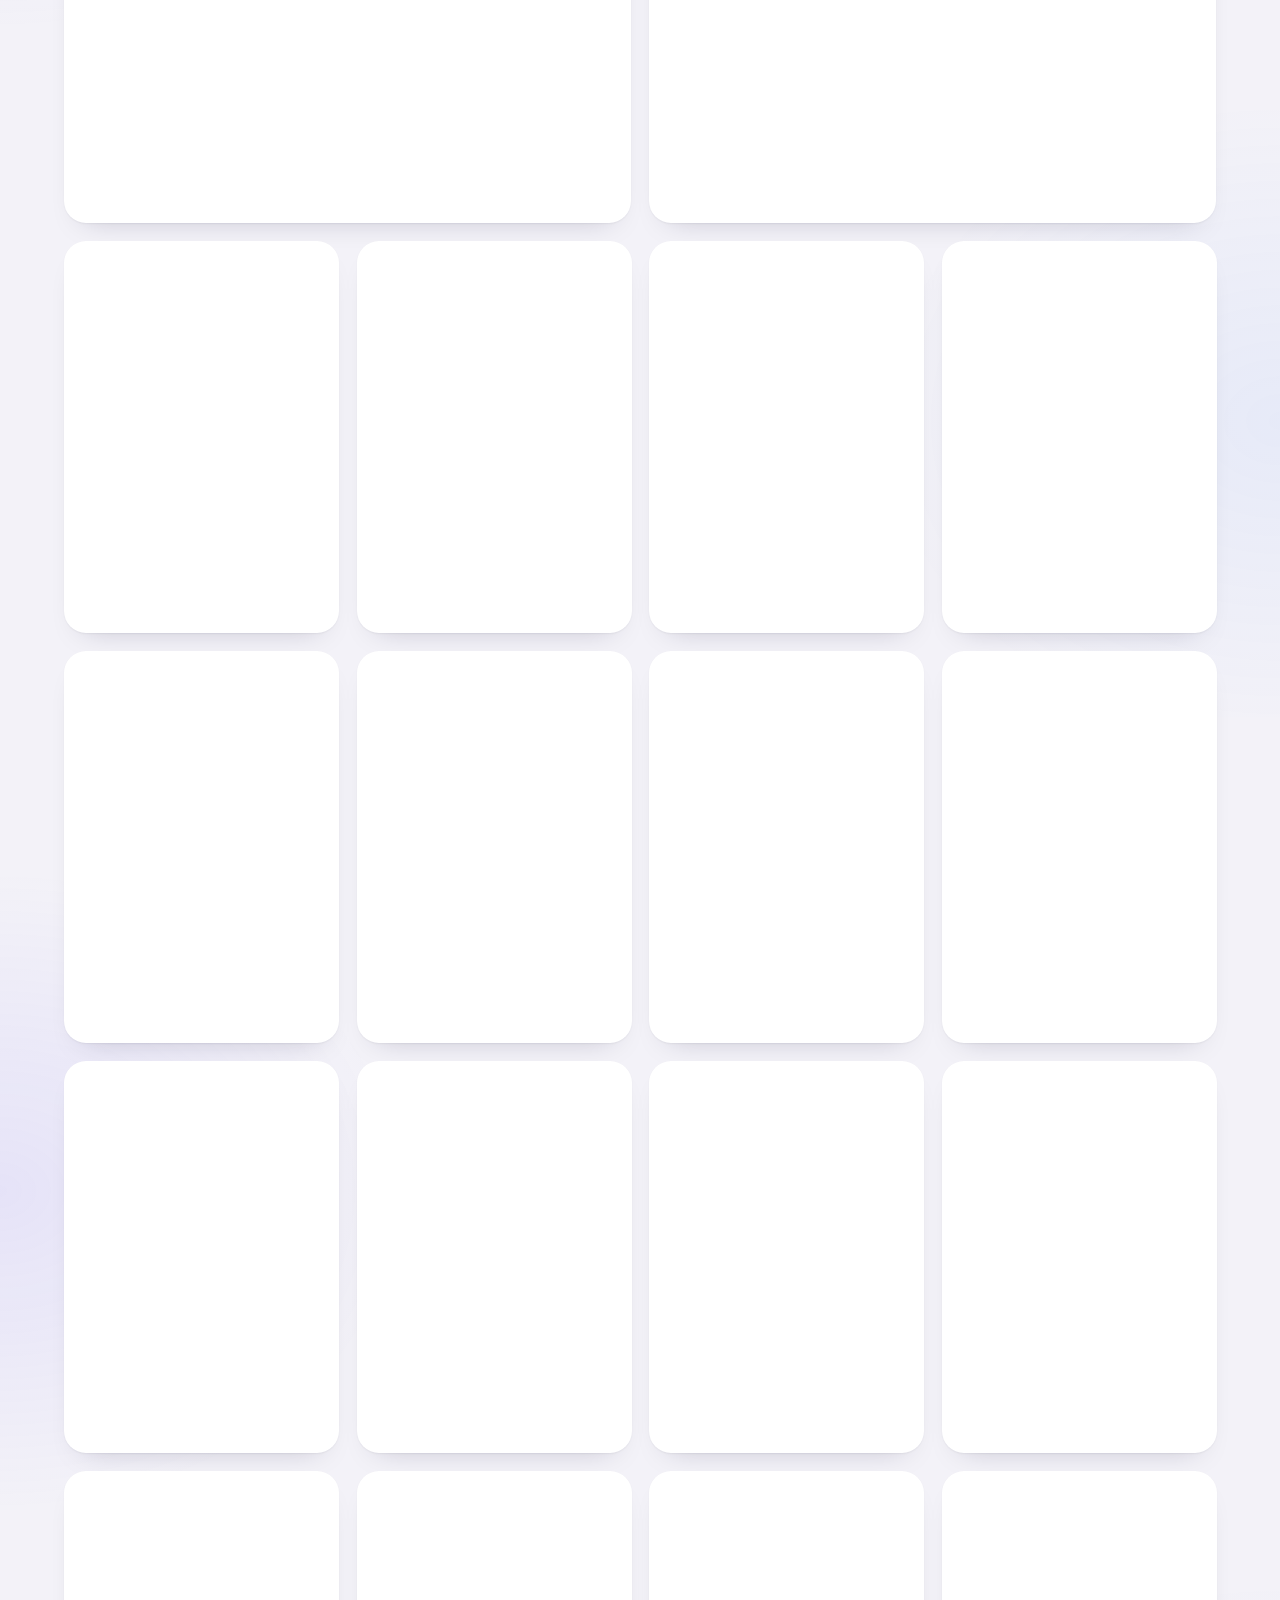
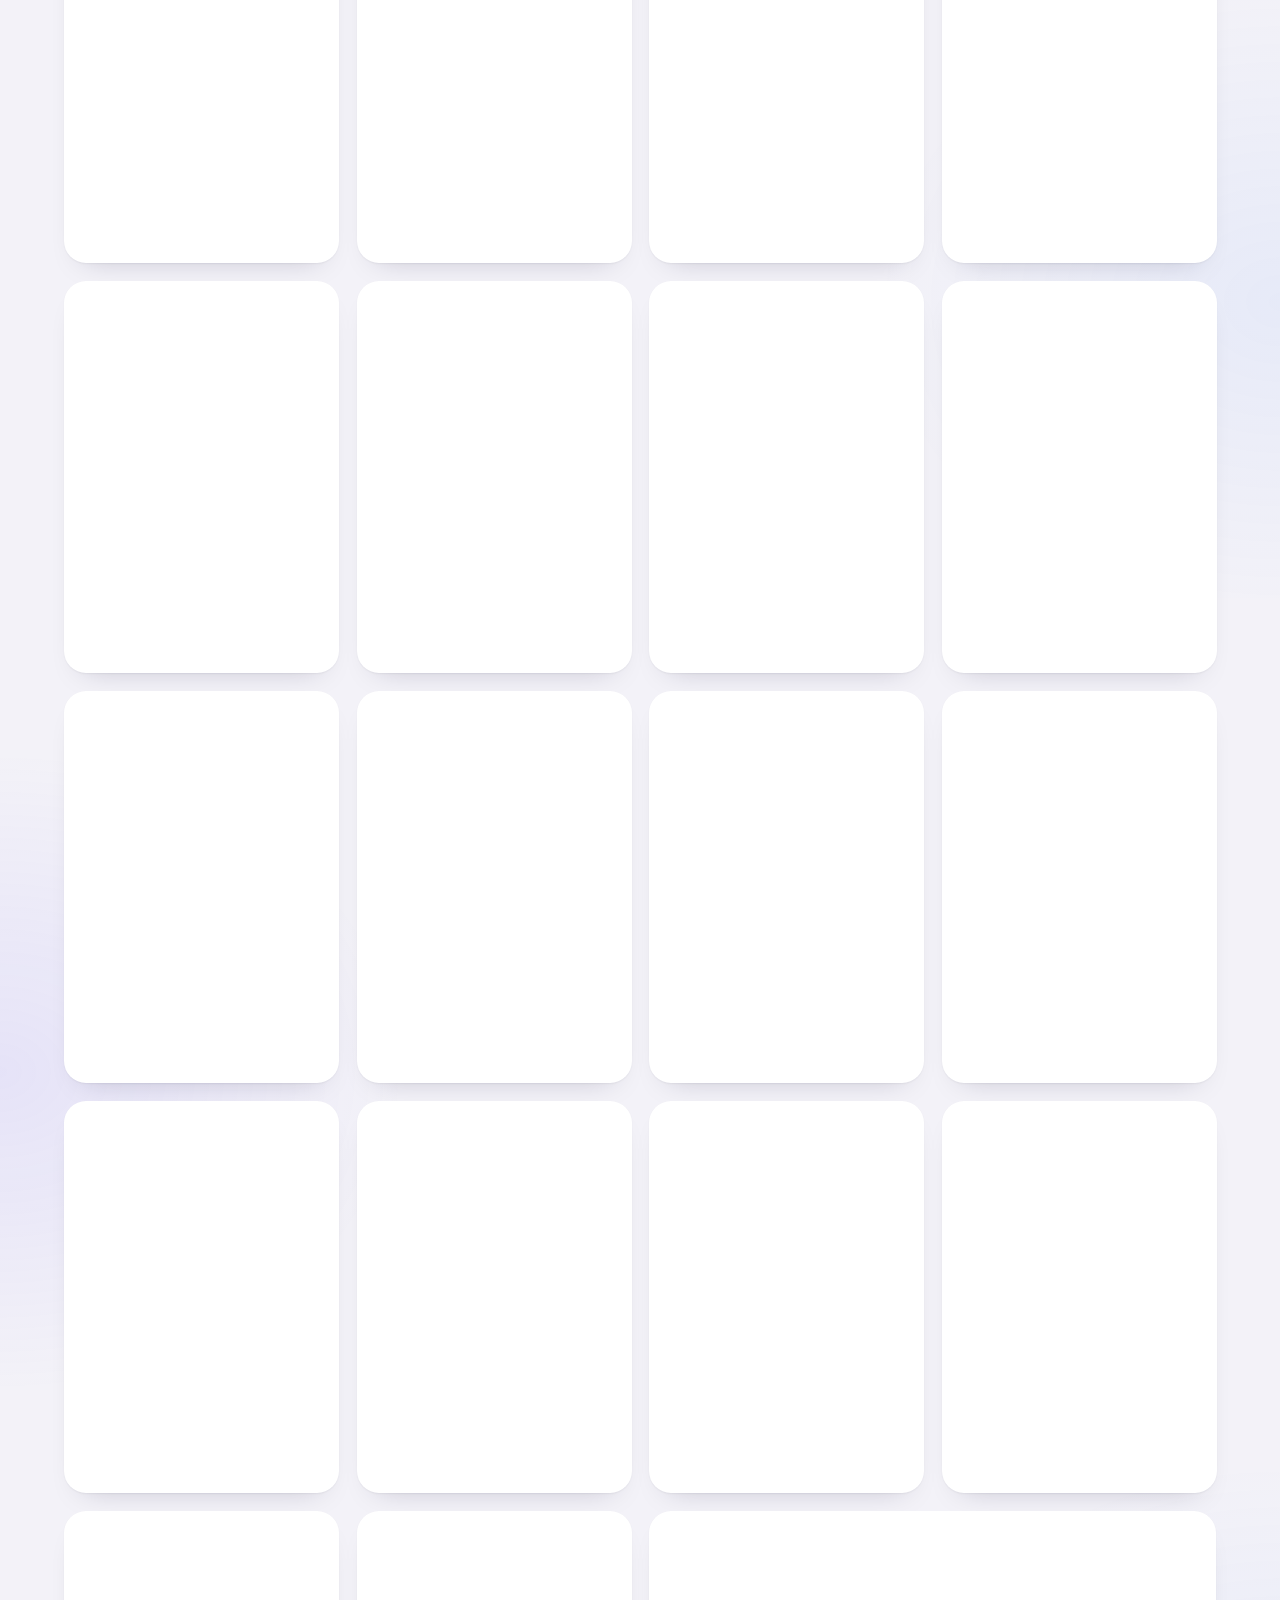
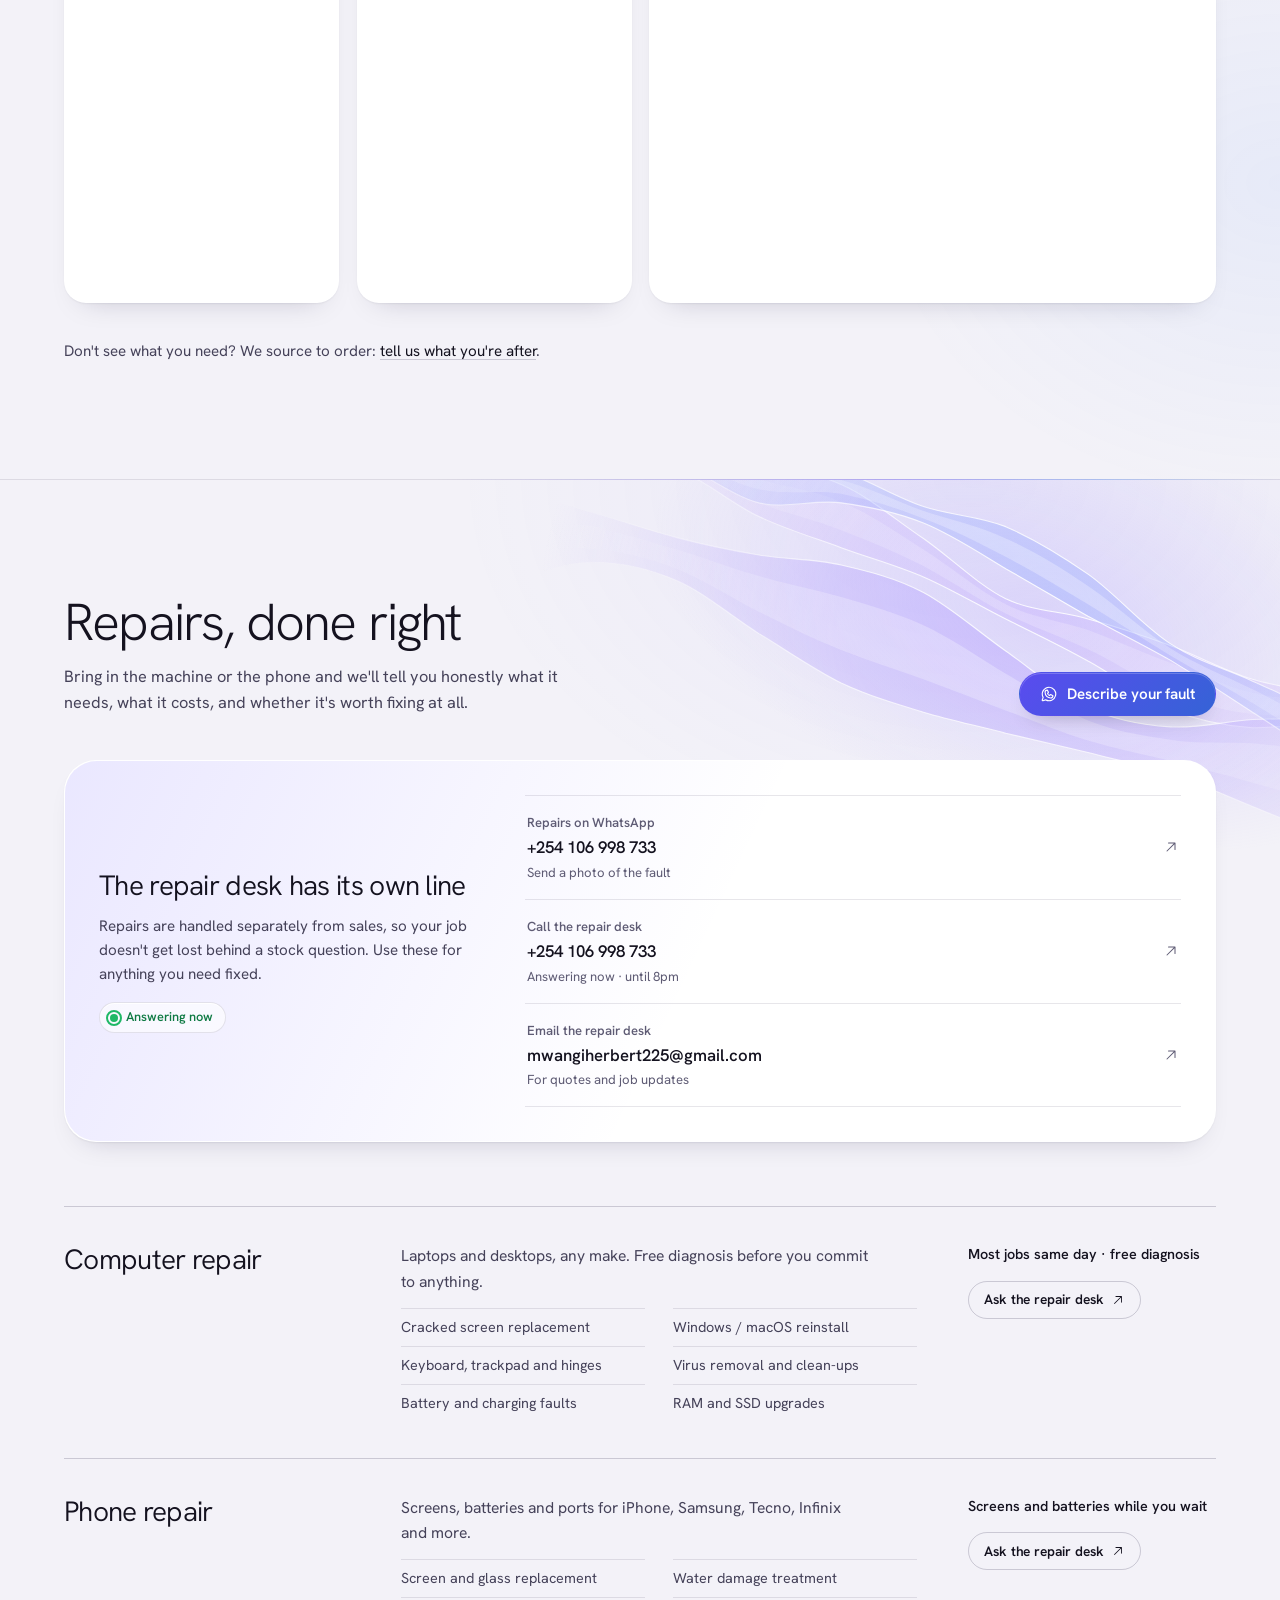
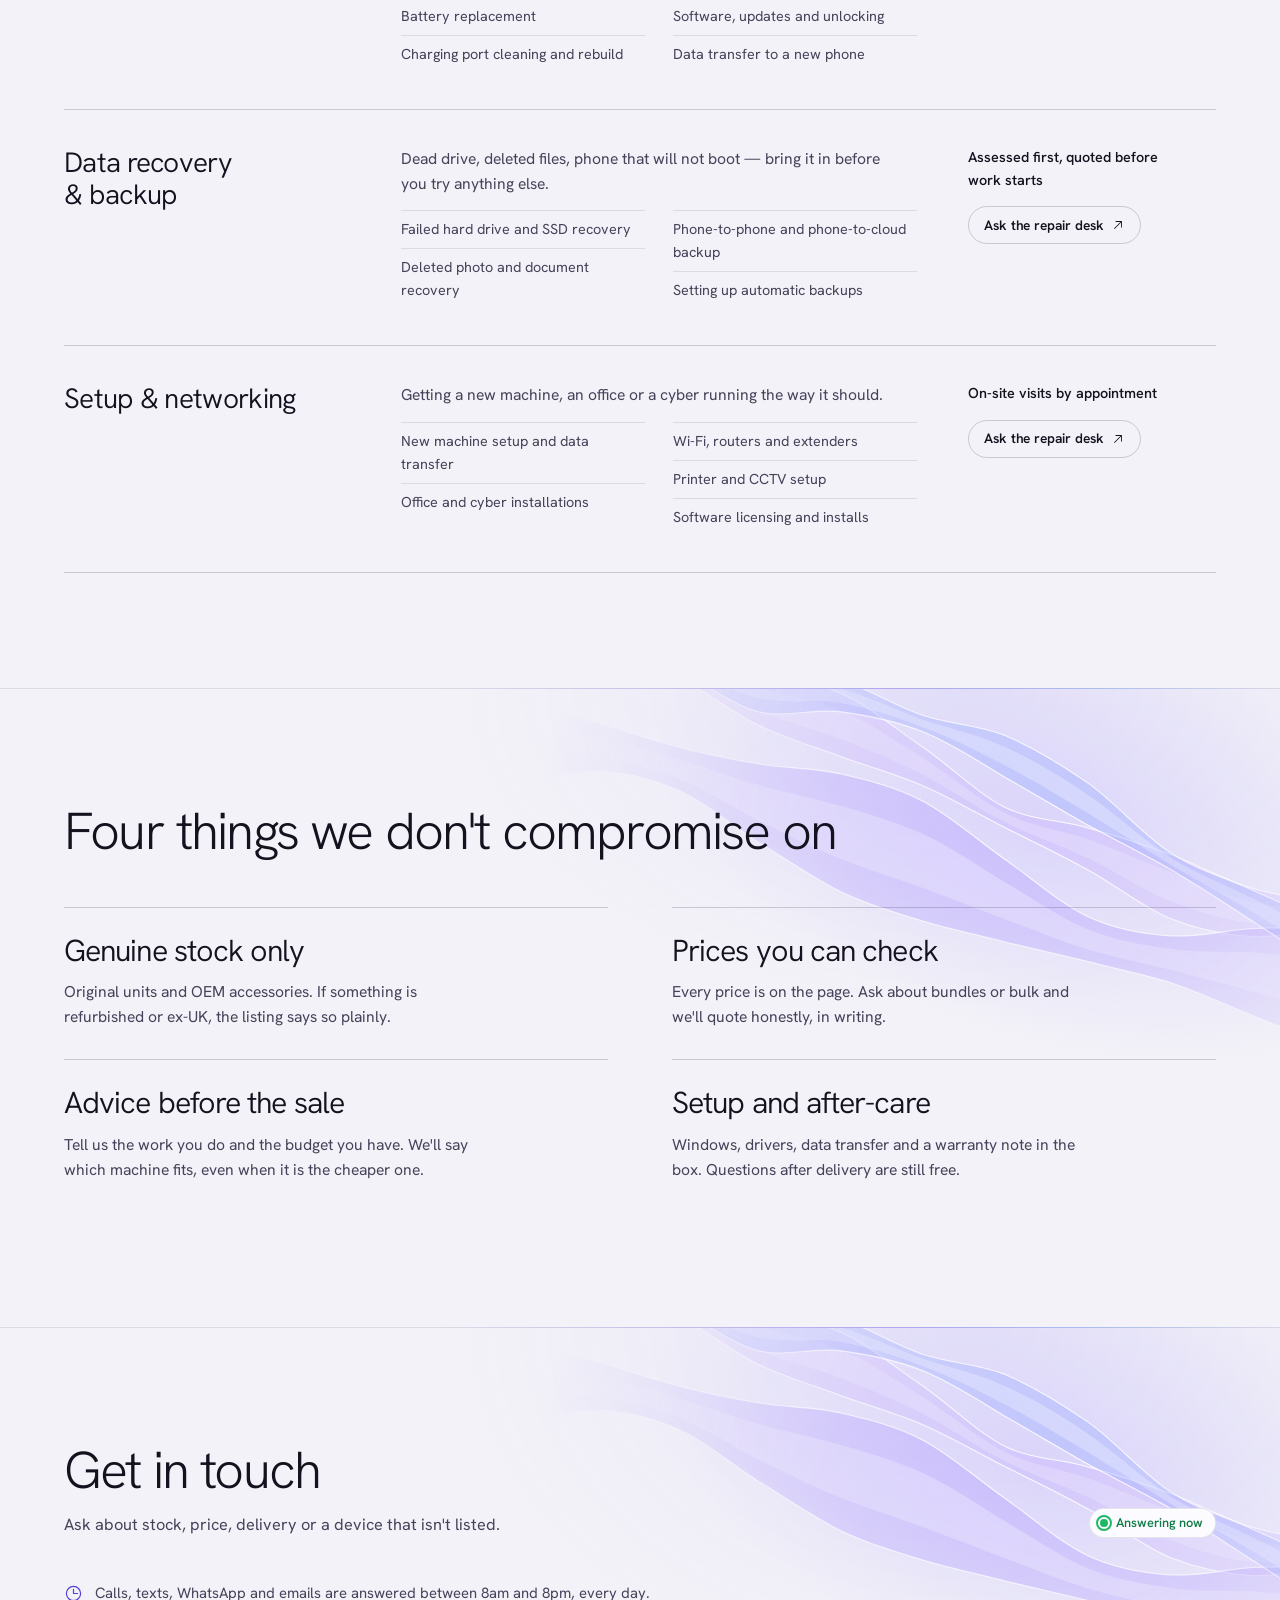
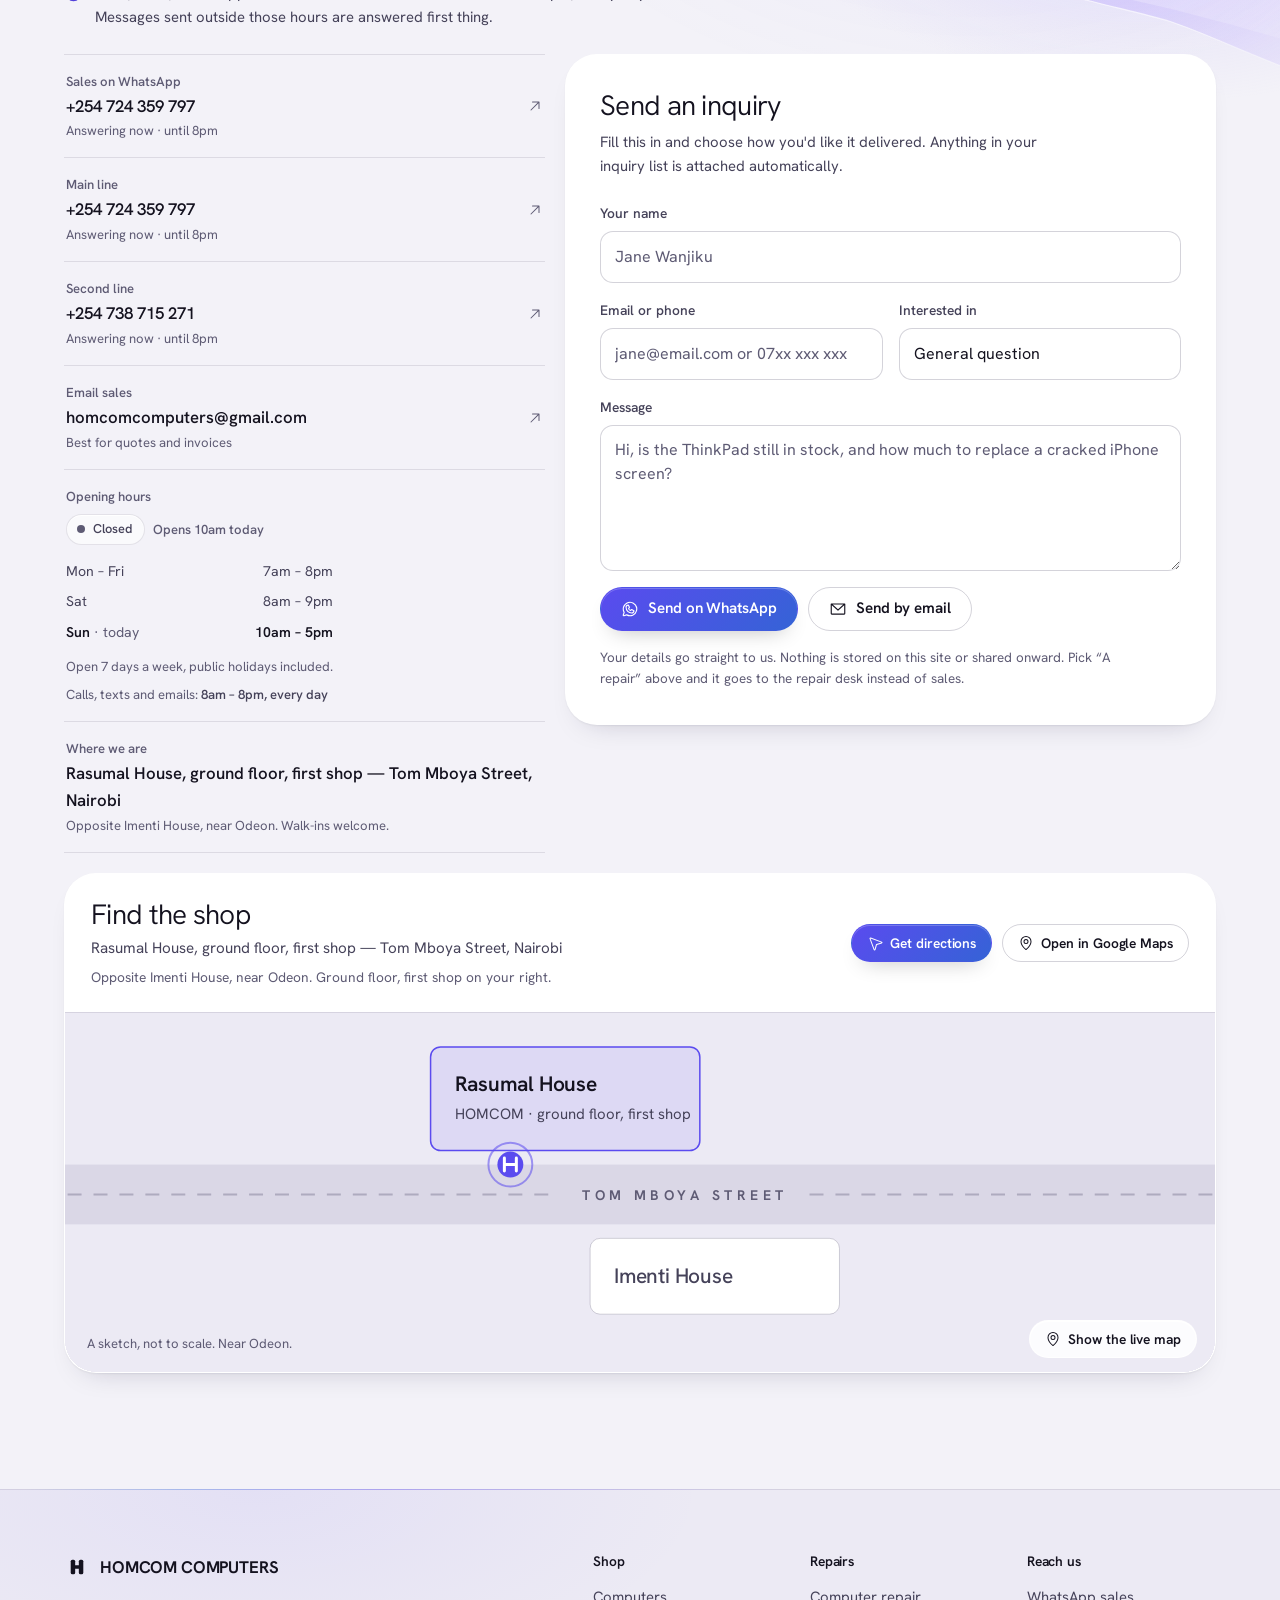
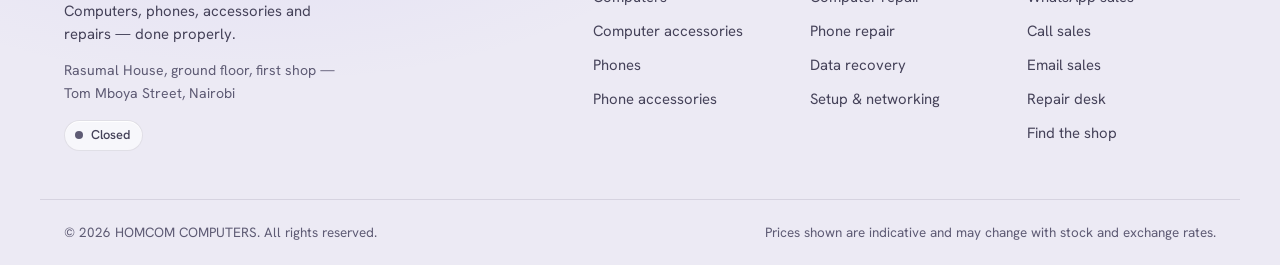
==== commit 455b8a70: "Follow-up to the redesign: hours, name first, plate angles, light, icons, speed - Saturday is 8am-9p" ====
--- a/index.html
+++ b/index.html
@@ -19,10 +19,11 @@
   <meta property="og:type" content="website" />
   <meta property="og:site_name" content="HOMCOM COMPUTERS" />
   <meta property="og:url" content="https://homcomtech.com/" />
-  <meta property="og:image" content="https://homcomtech.com/assets/icons/og-image.png" />
+  <meta property="og:image" content="https://homcomtech.com/assets/icons/og-image.jpg" />
+  <meta property="og:image:type" content="image/jpeg" />
   <meta property="og:image:width" content="1200" />
   <meta property="og:image:height" content="630" />
-  <meta property="og:image:alt" content="HOMCOM COMPUTERS — computers, phones, accessories and repairs, Tom Mboya Street, Nairobi." />
+  <meta property="og:image:alt" content="The HOMCOM H in chrome beside the words: Genuine laptops, phones and repairs. Tom Mboya Street, Nairobi, open 7 days." />
   <meta name="twitter:card" content="summary_large_image" />
 
   <!-- One typeface, served from this site: Hanken Grotesk, cut down to the
@@ -33,10 +34,12 @@
        worker). A phone still running last version's worker serves stylesheets
        and scripts from its cache; a new address is one it has never seen, so
        the new page never arrives wearing the old stylesheet. -->
-  <link rel="stylesheet" href="assets/css/styles.css?v=28" />
-  <!-- The H mark, inline so the tab icon paints on the first response with no
-       extra request. Safari on iPhone ignores this and uses apple-touch-icon. -->
-  <link rel="icon" href="data:image/svg+xml,<svg xmlns='http://www.w3.org/2000/svg' viewBox='0 0 64 64'><rect width='64' height='64' rx='14' fill='%231f6feb'/><g fill='%23fff'><rect x='16.5' y='14' width='11' height='36' rx='4'/><rect x='36.5' y='14' width='11' height='36' rx='4'/><rect x='25' y='27.5' width='14' height='9' rx='3'/></g></svg>" />
+  <link rel="stylesheet" href="assets/css/styles.css?v=29" />
+  <!-- The H mark in chrome on Night ink, inline so the tab icon paints on the
+       first response with no extra request. Its chrome is lighter through the
+       middle than the stage's, so the H still reads as one letter at 16px.
+       Safari on iPhone ignores this and uses apple-touch-icon. -->
+  <link rel="icon" href="data:image/svg+xml,<svg xmlns='http://www.w3.org/2000/svg' viewBox='0 0 64 64'><defs><radialGradient id='g' cx='.5' cy='.56' r='.62'><stop offset='0' stop-color='%2333288A'/><stop offset='1' stop-color='%2307080C'/></radialGradient><linearGradient id='c' x1='0' y1='14' x2='0' y2='50' gradientUnits='userSpaceOnUse'><stop offset='0' stop-color='%23F6F5FC'/><stop offset='.42' stop-color='%23C4C0DA'/><stop offset='.5' stop-color='%236E6A8F'/><stop offset='.56' stop-color='%23E2DFEE'/><stop offset='1' stop-color='%238F8BB0'/></linearGradient></defs><rect width='64' height='64' rx='14' fill='url(%23g)'/><g fill='url(%23c)'><rect x='16.5' y='14' width='11' height='36' rx='4'/><rect x='36.5' y='14' width='11' height='36' rx='4'/><rect x='25' y='27.5' width='14' height='9' rx='3'/></g></svg>" />
   <link rel="icon" type="image/png" sizes="192x192" href="assets/icons/icon-192.png" />
 
   <!-- Installable on Android, iOS and desktop -->
@@ -47,7 +50,7 @@
   <link rel="apple-touch-icon" sizes="180x180" href="assets/icons/apple-touch-icon.png" />
   <link rel="apple-touch-icon" sizes="167x167" href="assets/icons/apple-touch-icon-167.png" />
   <link rel="apple-touch-icon" sizes="152x152" href="assets/icons/apple-touch-icon-152.png" />
-  <link rel="mask-icon" href="assets/img/brand/mask-icon.svg" color="#1f6feb" />
+  <link rel="mask-icon" href="assets/img/brand/mask-icon.svg" color="#7B6BFF" />
   <meta name="apple-mobile-web-app-capable" content="yes" />
   <meta name="apple-mobile-web-app-status-bar-style" content="black-translucent" />
   <meta name="apple-mobile-web-app-title" content="HOMCOM" />
@@ -317,21 +320,21 @@
             <circle class="poster-led" cx="42" cy="46.4" r="1.3" />
           </svg>
 
-          <a class="float-tile ft-1" href="#p=hp-250-g9" data-hero-product="hp-250-g9" data-photo-sig="47511">
+          <a class="float-tile ft-1" href="#p=hp-250-g9" data-hero-product="hp-250-g9" data-photo-sig="36">
             <img src="assets/img/hero/hp-elite-dragonfly.webp" width="256" height="256" alt="" decoding="async" fetchpriority="low" />
             <span class="ft-text">
               <span class="ft-name">HP Elite DragonFly</span>
               <span class="ft-price" data-hero-price>KSh 60,000</span>
             </span>
           </a>
-          <a class="float-tile ft-2" href="#p=kb-mech-rgb" data-hero-product="kb-mech-rgb" data-photo-sig="41531">
+          <a class="float-tile ft-2" href="#p=kb-mech-rgb" data-hero-product="kb-mech-rgb" data-photo-sig="38">
             <img src="assets/img/hero/mechanical-keyboard.webp" width="256" height="256" alt="" decoding="async" fetchpriority="low" />
             <span class="ft-text">
               <span class="ft-name">Mechanical Gaming Keyboard</span>
               <span class="ft-price" data-hero-price>KSh 5,000</span>
             </span>
           </a>
-          <a class="float-tile ft-3" href="#p=oraimo-spacebuds" data-hero-product="oraimo-spacebuds" data-photo-sig="36199">
+          <a class="float-tile ft-3" href="#p=oraimo-spacebuds" data-hero-product="oraimo-spacebuds" data-photo-sig="43">
             <img src="assets/img/hero/oraimo-spacebuds.webp" width="256" height="256" alt="" decoding="async" fetchpriority="low" />
             <span class="ft-text">
               <span class="ft-name">Oraimo SpaceBuds</span>
@@ -540,7 +543,7 @@
                 </span>
                 <ul class="hours-list" id="hoursList">
                   <li><span>Mon – Fri</span><span>7am – 8pm</span></li>
-                  <li><span>Sat</span><span>8am – 9am</span></li>
+                  <li><span>Sat</span><span>8am – 9pm</span></li>
                   <li><span>Sun</span><span>10am – 5pm</span></li>
                 </ul>
                 <em data-site="holidayNote">Open 7 days a week, public holidays included.</em>
@@ -833,29 +836,40 @@
   <!-- The moving parts and the controls that must work before the catalogue
        arrives. async and placed after the content: it runs as soon as it is
        here, and everything it needs has already been read. -->
-  <script async src="assets/js/motion.js?v=28"></script>
+  <script async src="assets/js/motion.js?v=29"></script>
 
   <!-- Opening hours, painted now rather than after the catalogue arrives.
        These are the same hours as SITE.hours in data.js; app.js repaints the
        badges from data.js once it runs, and tools/check-site.js fails if the
        two ever disagree. -->
-  <script id="shopHours" type="application/json">{"timezone":"Africa/Nairobi","hours":{"mon":["07:00","20:00"],"tue":["07:00","20:00"],"wed":["07:00","20:00"],"thu":["07:00","20:00"],"fri":["07:00","20:00"],"sat":["08:00","09:00"],"sun":["10:00","17:00"]},"contactHours":["08:00","20:00"]}</script>
+  <script id="shopHours" type="application/json">{"timezone":"Africa/Nairobi","hours":{"mon":["07:00","20:00"],"tue":["07:00","20:00"],"wed":["07:00","20:00"],"thu":["07:00","20:00"],"fri":["07:00","20:00"],"sat":["08:00","21:00"],"sun":["10:00","17:00"]},"contactHours":["08:00","20:00"]}</script>
   <script>
     (function () {
       try {
         var cfg = JSON.parse(document.getElementById('shopHours').textContent);
         var keys = ['mon', 'tue', 'wed', 'thu', 'fri', 'sat', 'sun'];
         var names = ['Monday', 'Tuesday', 'Wednesday', 'Thursday', 'Friday', 'Saturday', 'Sunday'];
-        var parts = new Intl.DateTimeFormat('en-GB', {
-          weekday: 'short', hour: '2-digit', minute: '2-digit', hour12: false, timeZone: cfg.timezone
-        }).formatToParts(new Date());
-        var get = function (type) {
-          for (var i = 0; i < parts.length; i++) if (parts[i].type === type) return parts[i].value;
-          return '';
-        };
-        var day = keys.indexOf(get('weekday').slice(0, 3).toLowerCase());
-        if (day < 0) day = 0;
-        var now = (Number(get('hour')) % 24) * 60 + Number(get('minute'));
+        /* Kenya keeps East Africa Time, UTC+3, all year round, so the shop's
+           clock is simply worked out. Asking Intl for a named time zone
+           makes the browser load its time-zone tables first, which holds up
+           the first paint on a slow phone; any other zone still asks. */
+        var day, now;
+        if (cfg.timezone === 'Africa/Nairobi') {
+          var eat = new Date(Date.now() + 3 * 3600000);
+          day = (eat.getUTCDay() + 6) % 7;
+          now = eat.getUTCHours() * 60 + eat.getUTCMinutes();
+        } else {
+          var parts = new Intl.DateTimeFormat('en-GB', {
+            weekday: 'short', hour: '2-digit', minute: '2-digit', hour12: false, timeZone: cfg.timezone
+          }).formatToParts(new Date());
+          var get = function (type) {
+            for (var i = 0; i < parts.length; i++) if (parts[i].type === type) return parts[i].value;
+            return '';
+          };
+          day = keys.indexOf(get('weekday').slice(0, 3).toLowerCase());
+          if (day < 0) day = 0;
+          now = (Number(get('hour')) % 24) * 60 + Number(get('minute'));
+        }
         var mins = function (s) { var p = String(s).split(':'); return Number(p[0]) * 60 + Number(p[1] || 0); };
         var clock = function (s) {
           var m = mins(s), h = Math.floor(m / 60), mm = m % 60;
@@ -906,6 +920,6 @@
        priority so the stylesheet, the typeface and the first screen get the
        connection first; it takes longest to arrive either way. -->
   <script src="assets/js/data.js" fetchpriority="low"></script>
-  <script src="assets/js/app.js?v=28"></script>
+  <script src="assets/js/app.js?v=29"></script>
 </body>
 </html>
--- a/assets/css/styles.css
+++ b/assets/css/styles.css
@@ -50,8 +50,6 @@
   --ease-in-out: cubic-bezier(.77, 0, .175, 1);
   --ease-sheet: cubic-bezier(.32, .72, 0, 1);
 
-  --r-sm: 10px;
-  --r: 16px;
   --r-lg: 24px;
   --r-xl: 32px;
   --wrap: 1200px;
@@ -105,15 +103,16 @@
   --cta-shadow:  inset 0 1px 0 rgba(255, 255, 255, .22), 0 10px 22px -10px rgba(0, 0, 0, .7);
   --panel-border: var(--glass-edge);
   --panel-shadow: 0 0 0 0 transparent;   /* on near-black a panel is its edge; a shadow would not show */
+  --bar-shadow:   0 0 0 0 transparent;   /* the same for a bar along the bottom */
   --tile-border: var(--glass-edge);
   --tile-shadow: var(--glass-top);
   --media-bg:    #0D0E15;   /* also the floor the glass plates were rendered on */
 
   /* The plates are lit from above; by night the lower body of the glass
-     falls into shadow, and the name is set there. Measured against the
-     brightest 2% of the glass behind each line: at least 4.8:1 on desktop
-     cards, 5.8:1 in the pop-up, and 4.3:1 on a phone card, where the lead
-     line is large bold text (AA asks 3:1 of that). */
+     falls into shadow, and the name is set there. Measured, at all three
+     angles, against the brightest 2% of the glass under the letters: the
+     second, smaller line at least 5.81:1, the large lead at least 6.74:1
+     (8.91:1 on a phone card, where it stands alone). */
   --plate-ink:   #F2F1F7;
   --plate-ink-2: #D2CFE2;
 
@@ -121,6 +120,14 @@
     radial-gradient(1100px 680px at 78% -8%, rgba(123, 107, 255, .17), transparent 62%),
     radial-gradient(900px 620px at -6% 18%, rgba(76, 141, 255, .10), transparent 60%);
   --section-glow: rgba(123, 107, 255, .10);
+  /* Past the first screen the light runs on: in at the top right of each
+     section's head (the streaks, still), along the seam above it, and in
+     slow pools down the sides of the long shelf. */
+  --trails:      url("../img/light/trails-night.svg");
+  --seam-1:      rgba(123, 107, 255, .55);
+  --seam-2:      rgba(76, 141, 255, .45);
+  --shelf-glow-1: rgba(123, 107, 255, .13);
+  --shelf-glow-2: rgba(76, 141, 255, .10);
 
   --chrome-1: #F6F5FC;
   --chrome-2: #A9A5C4;
@@ -178,13 +185,14 @@
   --cta-shadow:  inset 0 1px 0 rgba(255, 255, 255, .22), 0 10px 22px -12px rgba(0, 0, 0, .3);
   --panel-border: transparent;
   --panel-shadow: 0 30px 70px -24px rgba(0, 0, 0, .28);
+  --bar-shadow:   0 -18px 40px -20px rgba(20, 16, 50, .26);
   --tile-border: transparent;
   --tile-shadow: var(--glass-top), 0 18px 36px -18px rgba(0, 0, 0, .26);
   --media-bg:    #F4F3F9;   /* the Day plates' floor */
 
   /* By day the glass darkens toward its lower edge, where it reflects the
      dark band of the studio: ink, not grey, to hold 5:1 there (measured
-     5.07:1 at worst). */
+     5.06:1 at worst on the small line, 6.57:1 on the lead). */
   --plate-ink:   #14121F;
   --plate-ink-2: #2E2B40;
 
@@ -192,6 +200,11 @@
     radial-gradient(1100px 680px at 78% -8%, rgba(123, 107, 255, .16), transparent 62%),
     radial-gradient(900px 620px at -6% 18%, rgba(76, 141, 255, .09), transparent 60%);
   --section-glow: rgba(123, 107, 255, .08);
+  --trails:      url("../img/light/trails-day.svg");   /* the glass ribbons */
+  --seam-1:      rgba(123, 107, 255, .42);
+  --seam-2:      rgba(76, 141, 255, .30);
+  --shelf-glow-1: rgba(123, 107, 255, .11);
+  --shelf-glow-2: rgba(76, 141, 255, .07);
 
   --chrome-1: #FFFFFF;
   --chrome-2: #BDB9D0;
@@ -423,6 +436,9 @@
   80%, 100% { transform: scale(1.5); opacity: 0; }
 }
 .status-pill.is-closed { color: var(--ink-2); }
+/* In a section's head the pill sits in that section's light, so it is solid
+   glass there, like any panel that is read. */
+.section-head .status-pill { background: var(--glass-solid); }
 
 /* ── Header ──────────────────────────────────────────────────────────────── */
 .site-header {
@@ -634,14 +650,51 @@
 
 /* ── Sections ────────────────────────────────────────────────────────────── */
 .section { position: relative; isolation: isolate; padding: clamp(64px, 9vw, 120px) 0; }
-/* Each section sits in its own pool of ion light, painted once with the
-   section. Nothing fixed, nothing repainting while you scroll. */
+/* The first screen's light runs on down the page. Each section sits in a
+   pool of it, lit from the top right, where a still drawing of the hero's
+   streaks (by day, its glass ribbons) comes in over the head; between
+   sections the hairline carries a line of the same light. All of it is
+   painted once with the section: nothing fixed, nothing repainting while
+   you scroll. */
 .section::before {
   content: ""; position: absolute; z-index: -1; pointer-events: none;
   left: 0; right: 0; top: 0; height: min(520px, 70%);
-  background: radial-gradient(60% 100% at 50% 0%, var(--section-glow), transparent 72%);
+  background: radial-gradient(56% 100% at 76% 0%, var(--section-glow), transparent 72%);
+}
+.section::after {
+  content: ""; position: absolute; z-index: -1; pointer-events: none;
+  top: 0; right: 0; width: 100%; height: clamp(300px, 40vw, 580px);
+  background: var(--trails) right top / auto 100% no-repeat;
+}
+/* The shelf follows the first screen with no hairline between them, so its
+   light fades in from the hero's own instead of starting on an edge. */
+.catalogue::after {
+  -webkit-mask-image: linear-gradient(transparent, #000 34%);
+  mask-image: linear-gradient(transparent, #000 34%);
 }
 .section + .section { border-top: 1px solid var(--line); }
+.section + .section::before {
+  top: -1px;
+  background:
+    linear-gradient(90deg, transparent 34%, var(--seam-1) 70%, var(--seam-2) 86%, transparent) top / 100% 1px no-repeat,
+    radial-gradient(56% 100% at 76% 0%, var(--section-glow), transparent 72%);
+}
+/* The shelf is long: its light keeps coming, in pools that rise from one
+   side and then the other, sized so a whole number of them fits and none is
+   cut off at the end. Each is drawn only in the side band it lights (it
+   has faded out before the band ends), not across the whole shelf behind
+   the cards. Not on phones: there the shelf is ten thousand pixels of cards
+   with 16px either side, so the pools would show only as a hint in the
+   gutters while still being drawn, at twice the pixels, as you scroll. */
+@media (min-width: 721px) {
+  .catalogue::before {
+    height: auto; bottom: 0;
+    background:
+      radial-gradient(56% 100% at 76% 0%, var(--section-glow), transparent 72%) 0 0 / 100% min(520px, 70%) no-repeat,
+      radial-gradient(110% 30% at 0% 32%, var(--shelf-glow-1), transparent 72%) 0 0 / 40% 1600px no-repeat round,
+      radial-gradient(110% 30% at 100% 80%, var(--shelf-glow-2), transparent 72%) 100% 0 / 40% 1600px no-repeat round;
+  }
+}
 
 .section-head {
   display: flex; flex-wrap: wrap; align-items: flex-end; justify-content: space-between;
@@ -729,17 +782,12 @@
 .skel {
   aspect-ratio: 3 / 4; border-radius: 22px;
   border: 1px solid var(--line);
-  background:
-    linear-gradient(100deg, transparent 30%, rgba(255, 255, 255, .06) 50%, transparent 70%) 0 0 / 250% 100%,
-    var(--card-bg);
-  animation: shimmer 1.8s linear infinite;
-}
-[data-theme="light"] .skel {
-  background:
-    linear-gradient(100deg, transparent 30%, rgba(123, 107, 255, .08) 50%, transparent 70%) 0 0 / 250% 100%,
-    #FFFFFF;
-}
-@keyframes shimmer { from { background-position: 125% 0, 0 0; } to { background-position: -125% 0, 0 0; } }
+  background: var(--card-bg);
+  /* The empty shelf breathes while it fills: opacity only, on the compositor. */
+  animation: skel-breathe 1.6s var(--ease-in-out) infinite alternate;
+}
+[data-theme="light"] .skel { background: #FFFFFF; }
+@keyframes skel-breathe { from { opacity: 1; } to { opacity: .55; } }
 .grid-wait {
   grid-column: 1 / -1;
   max-width: 60ch; padding-top: 6px;
@@ -769,6 +817,28 @@
 [data-theme="light"] :is(.plate, .plate-mini)[data-cat="phones"]                      { --plate-img: url("../img/plates/phones-day.webp"); }
 [data-theme="light"] :is(.plate, .plate-mini)[data-cat="phone-accessories"]           { --plate-img: url("../img/plates/phone-accessories-day.webp"); }
 [data-theme="light"] :is(.plate, .plate-mini)[data-cat="other-tech"]                  { --plate-img: url("../img/plates/other-tech-day.webp"); }
+/* The two other angles (b: tipped back, nearly square-on; c: turned further
+   aside), for every category and theme. */
+:is(.plate, .plate-mini)[data-pose="b"][data-cat="computers"] { --plate-img: url("../img/plates/computers-night-b.webp"); }
+:is(.plate, .plate-mini)[data-pose="b"][data-cat="computer-accessories"] { --plate-img: url("../img/plates/computer-accessories-night-b.webp"); }
+:is(.plate, .plate-mini)[data-pose="b"][data-cat="phones"] { --plate-img: url("../img/plates/phones-night-b.webp"); }
+:is(.plate, .plate-mini)[data-pose="b"][data-cat="phone-accessories"] { --plate-img: url("../img/plates/phone-accessories-night-b.webp"); }
+:is(.plate, .plate-mini)[data-pose="b"][data-cat="other-tech"] { --plate-img: url("../img/plates/other-tech-night-b.webp"); }
+[data-theme="light"] :is(.plate, .plate-mini)[data-pose="b"][data-cat="computers"] { --plate-img: url("../img/plates/computers-day-b.webp"); }
+[data-theme="light"] :is(.plate, .plate-mini)[data-pose="b"][data-cat="computer-accessories"] { --plate-img: url("../img/plates/computer-accessories-day-b.webp"); }
+[data-theme="light"] :is(.plate, .plate-mini)[data-pose="b"][data-cat="phones"] { --plate-img: url("../img/plates/phones-day-b.webp"); }
+[data-theme="light"] :is(.plate, .plate-mini)[data-pose="b"][data-cat="phone-accessories"] { --plate-img: url("../img/plates/phone-accessories-day-b.webp"); }
+[data-theme="light"] :is(.plate, .plate-mini)[data-pose="b"][data-cat="other-tech"] { --plate-img: url("../img/plates/other-tech-day-b.webp"); }
+:is(.plate, .plate-mini)[data-pose="c"][data-cat="computers"] { --plate-img: url("../img/plates/computers-night-c.webp"); }
+:is(.plate, .plate-mini)[data-pose="c"][data-cat="computer-accessories"] { --plate-img: url("../img/plates/computer-accessories-night-c.webp"); }
+:is(.plate, .plate-mini)[data-pose="c"][data-cat="phones"] { --plate-img: url("../img/plates/phones-night-c.webp"); }
+:is(.plate, .plate-mini)[data-pose="c"][data-cat="phone-accessories"] { --plate-img: url("../img/plates/phone-accessories-night-c.webp"); }
+:is(.plate, .plate-mini)[data-pose="c"][data-cat="other-tech"] { --plate-img: url("../img/plates/other-tech-night-c.webp"); }
+[data-theme="light"] :is(.plate, .plate-mini)[data-pose="c"][data-cat="computers"] { --plate-img: url("../img/plates/computers-day-c.webp"); }
+[data-theme="light"] :is(.plate, .plate-mini)[data-pose="c"][data-cat="computer-accessories"] { --plate-img: url("../img/plates/computer-accessories-day-c.webp"); }
+[data-theme="light"] :is(.plate, .plate-mini)[data-pose="c"][data-cat="phones"] { --plate-img: url("../img/plates/phones-day-c.webp"); }
+[data-theme="light"] :is(.plate, .plate-mini)[data-pose="c"][data-cat="phone-accessories"] { --plate-img: url("../img/plates/phone-accessories-day-c.webp"); }
+[data-theme="light"] :is(.plate, .plate-mini)[data-pose="c"][data-cat="other-tech"] { --plate-img: url("../img/plates/other-tech-day-c.webp"); }
 
 /* The words are set on the glass itself: .plate-face is the slab's front
    face, turned exactly as tools/plates/render.html turned it, so the lettering
@@ -776,7 +846,8 @@
    4.6 units from the slab with a focal length of 1.8 / 0.57, which makes one
    unit 34.33% of the image's width (cqi, here) and the perspective 4.6 units;
    the slab is 2.40 × 1.72 units, centred .03 right and .03 up, its face .17
-   in front, turned rotY (per plate, below), then rotX .24, then rotZ .03.
+   in front, turned rotY (per plate, below), then rotX .24, then rotZ .03
+   (angle a; angles b and c set all three).
    Cover cropping keeps the centre, so the same face fits a square pop-up and
    a 4:3 card. */
 .plate {
@@ -795,6 +866,12 @@
 [data-theme="light"] .plate[data-cat="phones"]               { --plate-ry: .40rad; }
 [data-theme="light"] .plate[data-cat="phone-accessories"]    { --plate-ry: .36rad; }
 [data-theme="light"] .plate[data-cat="other-tech"]           { --plate-ry: .32rad; }
+/* The other two angles turn the same way in both themes (render.html
+   pose=rz,rx,ry: b is .05,.40,−.12; c is −.02,.12,−.55). */
+.plate[data-pose="b"][data-cat] { --plate-ry: .12rad; --plate-rx: .40rad; --plate-rz: .05rad; }
+.plate[data-pose="c"][data-cat] { --plate-ry: .55rad; --plate-rx: .12rad; --plate-rz: -.02rad; }
+/* A card's glass waits until the card is near the screen (app.js adds .near). */
+.card:not(.near) .plate { background-image: none; }
 /* Without container units the words sit flat in the slab's lower left. */
 .plate-face {
   position: absolute; left: 15%; right: 22%; bottom: 24%;
@@ -805,7 +882,7 @@
     left: 50%; top: 50%; right: auto; bottom: auto;
     width: 82.4cqi; height: 59.05cqi; margin: -29.52cqi 0 0 -41.2cqi;
     padding: 0 9cqi 6.5cqi 7cqi;
-    transform: translate3d(1.03cqi, -1.03cqi, 0) rotateY(var(--plate-ry)) rotateX(.24rad) rotateZ(.03rad) translateZ(5.84cqi);
+    transform: translate3d(1.03cqi, -1.03cqi, 0) rotateY(var(--plate-ry)) rotateX(var(--plate-rx, .24rad)) rotateZ(var(--plate-rz, .03rad)) translateZ(5.84cqi);
   }
 }
 .card-media > .plate { transition: transform .6s var(--ease-out); }
@@ -828,6 +905,15 @@
 .ph.plate-mini { display: block; width: 100%; height: 100%; }
 
 /* ── Cards ───────────────────────────────────────────────────────────────── */
+/* A card off the screen is not laid out or painted until it comes near it.
+   The shelf is forty-odd cards, and drawing them all the moment the
+   catalogue arrives was the longest stall in the page's start on a phone.
+   Until it is first drawn a card counts as the height cards have at that
+   width; after that it keeps its own (auto), so nothing jumps on the way
+   back up. */
+.grid > .card { content-visibility: auto; contain-intrinsic-size: auto 390px; }
+@media (min-width: 721px) and (max-width: 1100px) { .grid > .card { contain-intrinsic-size: auto 450px; } }
+@media (max-width: 720px) { .grid > .card { contain-intrinsic-size: auto 380px; } }
 .card {
   position: relative; display: flex; flex-direction: column; overflow: hidden;
   border: 1px solid var(--card-border); border-radius: 22px;
@@ -886,7 +972,7 @@
 }
 .card-tools { display: flex; gap: 8px; flex: none; }
 
-/* Price first: what it costs now, then what it was and what that saves. */
+/* Under the name: what it costs now, then what it was and what that saves. */
 .price {
   display: block; margin: 0;
   font-size: 1.3rem; font-weight: 650; letter-spacing: -0.02em; line-height: 1.15;
@@ -908,7 +994,7 @@
 }
 .grid[data-sort="featured"] .card-feature .card-media { aspect-ratio: auto; margin: 6px 0 6px 6px; }
 .grid[data-sort="featured"] .card-feature .card-media > img { position: absolute; inset: 0; }
-/* The wide card's details column is a short spec sheet: price, name, then
+/* The wide card's details column is a short spec sheet: name, price, then
    up to three facts that fit on a line, ruled like the pop-up's list. */
 .card-facts { display: none; }
 .grid[data-sort="featured"] .card-feature .card-body { gap: 10px; padding: 26px 24px 20px 26px; }
@@ -1004,7 +1090,7 @@
 .repair-contact-intro p { margin: 12px 0 16px; color: var(--ink-2); font-size: .95rem; }
 .repair-contact-links { display: grid; grid-template-columns: minmax(0, 1fr); border-bottom: 1px solid var(--line); }
 
-/* The services, ruled like a price list: one row each, number and name, what
+/* The services, ruled like a price list: one row each, the service, what
    it covers and what is fixed, how long it takes and who to ask. */
 .services { margin-top: clamp(40px, 5vw, 64px); border-bottom: 1px solid var(--line-2); }
 .service {
@@ -1152,8 +1238,10 @@
   background: var(--bg-2);
 }
 .site-footer::before {
-  content: ""; position: absolute; inset: 0 0 auto; height: 280px; z-index: -1; pointer-events: none;
-  background: radial-gradient(50% 100% at 20% 0%, var(--section-glow), transparent 70%);
+  content: ""; position: absolute; inset: -1px 0 auto; height: 280px; z-index: -1; pointer-events: none;
+  background:
+    linear-gradient(90deg, transparent 2%, var(--seam-2) 14%, var(--seam-1) 30%, transparent 62%) top / 100% 1px no-repeat,
+    radial-gradient(50% 100% at 20% 0%, var(--section-glow), transparent 70%);
 }
 .footer-inner { display: grid; grid-template-columns: 1.1fr 1.4fr; gap: 40px; padding-bottom: 48px; }
 .footer-brand .brand-name { font-size: 1.05rem; }
@@ -1305,8 +1393,12 @@
 }
 .modal-info { padding: clamp(26px, 3vw, 38px); }
 .modal-info h3 { font-size: clamp(1.5rem, 2.6vw, 2rem); font-weight: 350; letter-spacing: -0.03em; line-height: 1.12; overflow-wrap: anywhere; }
-.modal-price { margin: 16px 0 8px; font-size: 1.7rem; font-weight: 650; letter-spacing: -0.03em; }
-.modal-price s { margin-right: 8px; font-size: .6em; font-weight: 400; color: var(--ink-3); }
+.modal-price {
+  display: flex; flex-wrap: wrap; align-items: baseline; gap: 6px 10px;   /* a wrapped badge starts flush left */
+  margin: 16px 0 8px; font-size: 1.7rem; font-weight: 650; letter-spacing: -0.03em;
+}
+.modal-price s { font-size: .6em; font-weight: 400; color: var(--ink-3); }
+.modal-price .pill-lowest { margin-left: 0; }
 .modal-desc { margin: 16px 0 20px; font-size: .96rem; color: var(--ink-2); overflow-wrap: anywhere; }
 .specs { margin: 0 0 24px; padding: 0; list-style: none; border-top: 1px solid var(--line); }
 .specs li { display: flex; justify-content: space-between; gap: 18px; min-width: 0; padding: 11px 0; border-bottom: 1px solid var(--line); font-size: .9rem; }
@@ -1383,8 +1475,8 @@
 /* ── Compare ─────────────────────────────────────────────────────────────── */
 .compare-bar {
   position: fixed; left: 0; right: 0; bottom: 0; z-index: 120;
-  border-top: 1px solid var(--glass-edge);
-  background: var(--glass-solid); box-shadow: 0 -18px 40px -20px rgba(0, 0, 0, .5);
+  border-top: 1px solid var(--panel-border);
+  background: var(--glass-solid); box-shadow: var(--bar-shadow);   /* edge at night, lift by day */
   animation: bar-up .32s var(--ease-sheet);
 }
 @keyframes bar-up { from { transform: translateY(100%); } }
@@ -1585,6 +1677,16 @@
 html.motion .reveal[data-rv]:not(.in) { opacity: 0; transform: translate3d(0, 24px, 0); }
 /* Keyboard focus never lands on something invisible. */
 .reveal:focus-within { opacity: 1 !important; transform: none !important; }
+/* A section's light comes in along the streaks as its first words rise, and
+   then stays. Only the arrival is eased; it is held back at once. Where
+   :has() is not understood both rules are dropped, and the light is simply
+   there. */
+html.motion .section:has(.reveal[data-rv]):not(:has(.reveal.in))::after {
+  opacity: 0; transform: translate3d(-56px, 0, 0);
+}
+html.motion .section:has(.reveal.in)::after {
+  transition: opacity 1.6s var(--ease-out), transform 1.6s var(--ease-out);
+}
 
 /* Cursor-lit surfaces: the light follows the pointer (--mx, --my from app.js). */
 @media (hover: hover) and (pointer: fine) {
@@ -1628,8 +1730,8 @@
     position: absolute; top: calc(100% + 1px); left: 0; right: 0;
     display: none; flex-direction: column; align-items: stretch; gap: 2px;
     padding: 10px 12px 16px;
-    background: var(--glass-solid); border-bottom: 1px solid var(--line);
-    box-shadow: 0 24px 40px -20px rgba(0, 0, 0, .5);
+    background: var(--glass-solid); border-bottom: 1px solid var(--panel-border);
+    box-shadow: var(--panel-shadow);   /* edge at night, lift by day */
   }
   .nav.open { display: flex; animation: panel-in .22s var(--ease-out); }
   .nav a { padding: 12px 14px; border-radius: 12px; font-size: 1.05rem; }
@@ -1693,6 +1795,9 @@
   .grid { grid-template-columns: repeat(2, minmax(0, 1fr)); gap: 10px; }
   .card { border-radius: 18px; }
   .card-media { aspect-ratio: 1 / 1; margin: 4px 4px 0; border-radius: 14px; }
+  /* A phone card's glass is too small for a second line to read; it carries
+     the lead alone, and the full name is printed under it. */
+  .card-media .plate-model { display: none; }
   .card-body { padding: 10px 11px 12px; gap: 5px; }
   .card-title { font-size: .92rem; line-height: 1.25; }
   .card-foot { flex-direction: column; align-items: stretch; gap: 10px; padding-top: 10px; }
@@ -1833,13 +1938,13 @@
 @media (prefers-contrast: more) {
   :root, [data-theme="dark"] { --ink-2: #D9D7E6; --ink-3: #C2BFD6; --line: rgba(255, 255, 255, .28); --line-2: rgba(255, 255, 255, .5); }
   [data-theme="light"] { --ink-2: #2A2838; --ink-3: #3B394C; --line: rgba(20, 16, 50, .35); --line-2: rgba(20, 16, 50, .6); }
-  .section::before, .site-footer::before, .stage::before { display: none; }
+  .section::before, .section::after, .site-footer::before, .stage::before { display: none; }
   .card { border-width: 2px; }
 }
 @media (forced-colors: active) {
   .card, .chip, .btn, .float-tile, .status-pill { border: 1px solid CanvasText; }
   .tag, .spin-badge, .badge { forced-color-adjust: none; }
-  .section::before, .site-footer::before, .stage::before, .hero-canvas { display: none; }
+  .section::before, .section::after, .site-footer::before, .stage::before, .hero-canvas { display: none; }
   .hero.is-live .stage-poster { opacity: 1; }
 }
 
@@ -1877,7 +1982,7 @@
 /* ── Paper ───────────────────────────────────────────────────────────────── */
 @media print {
   .site-header, .stage, .hero-canvas, .hero-actions, .hero-search, .controls, .contact-form, .toast, .modal, .drawer,
-  .compare-bar, .search-overlay, .map-frame, .section::before, .site-footer::before, .skel, .grid-wait { display: none !important; }
+  .compare-bar, .search-overlay, .map-frame, .section::before, .section::after, .site-footer::before, .skel, .grid-wait { display: none !important; }
   html, body { background: #FFFFFF !important; color: #000000 !important; }
   .card, .repair-contact, .map-block { box-shadow: none !important; background: #FFFFFF !important; border-color: #BBBBBB !important; }
   .card { break-inside: avoid; animation: none; }
